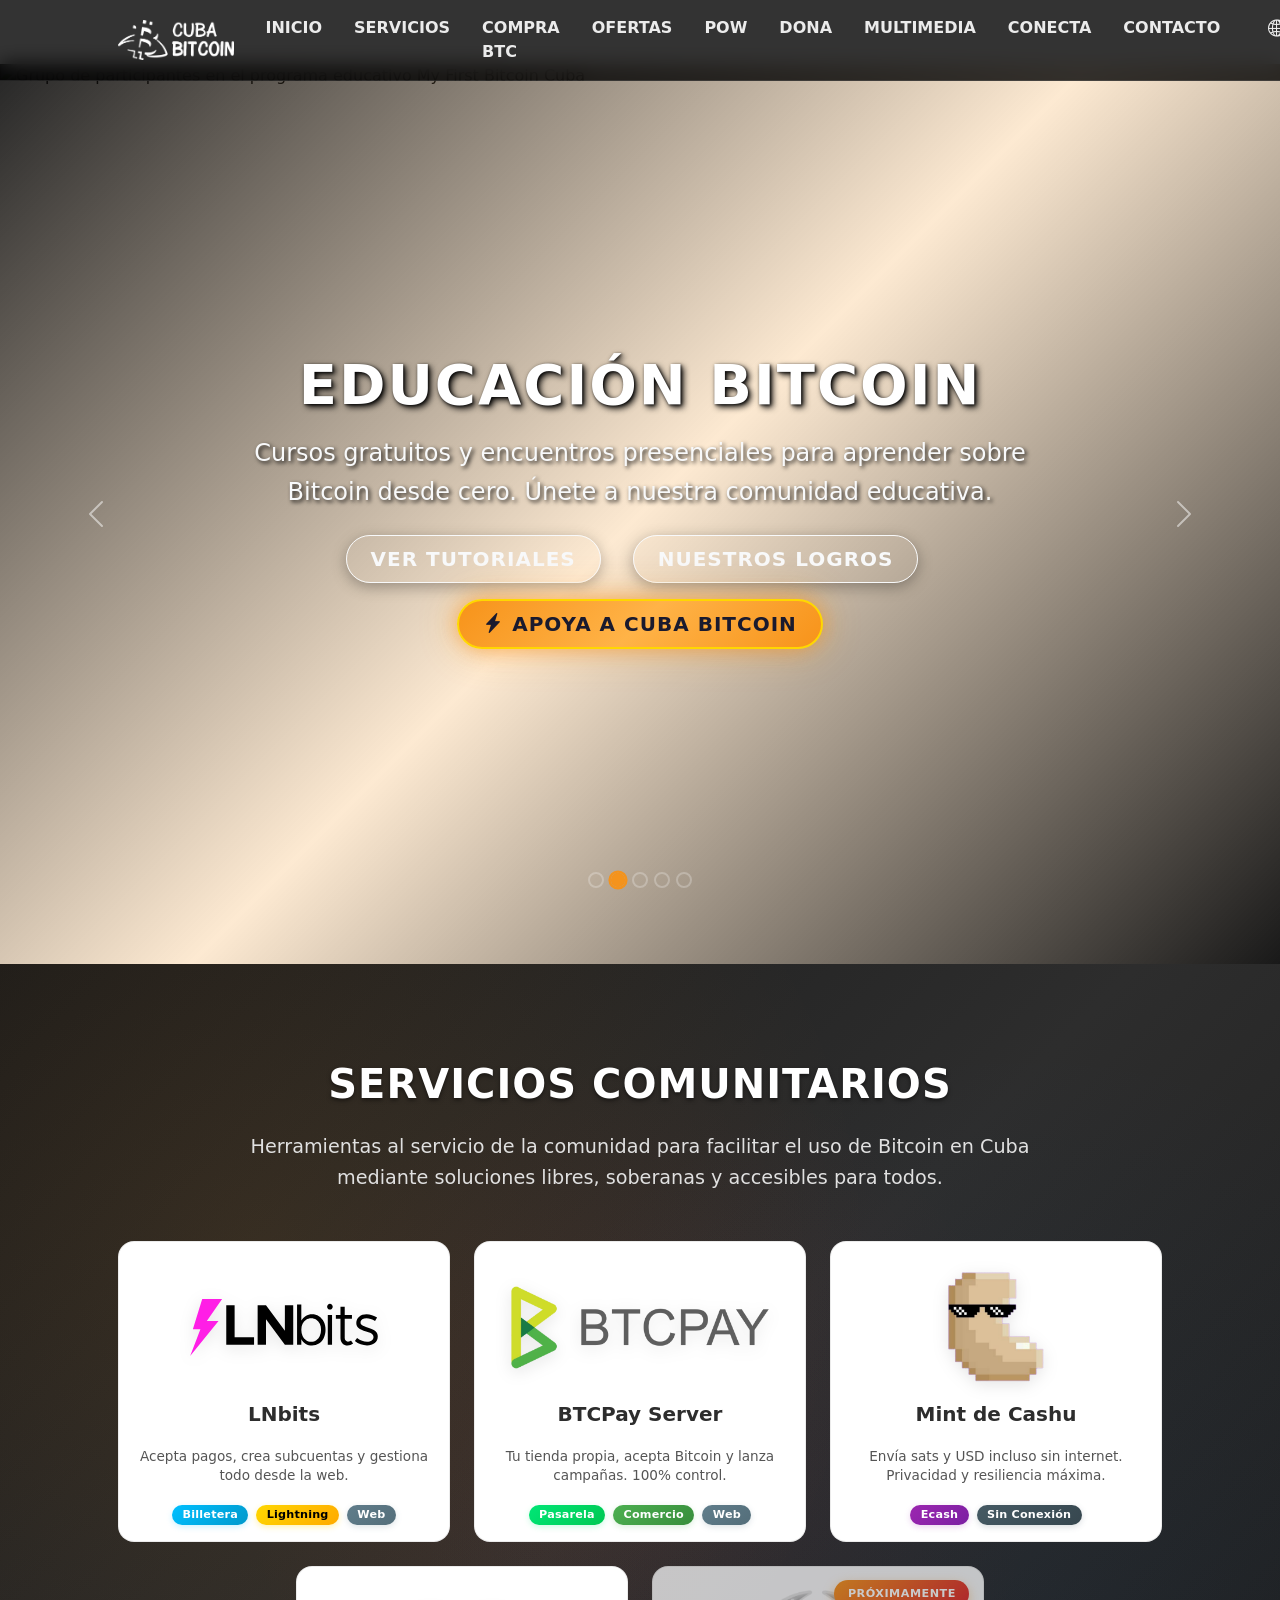
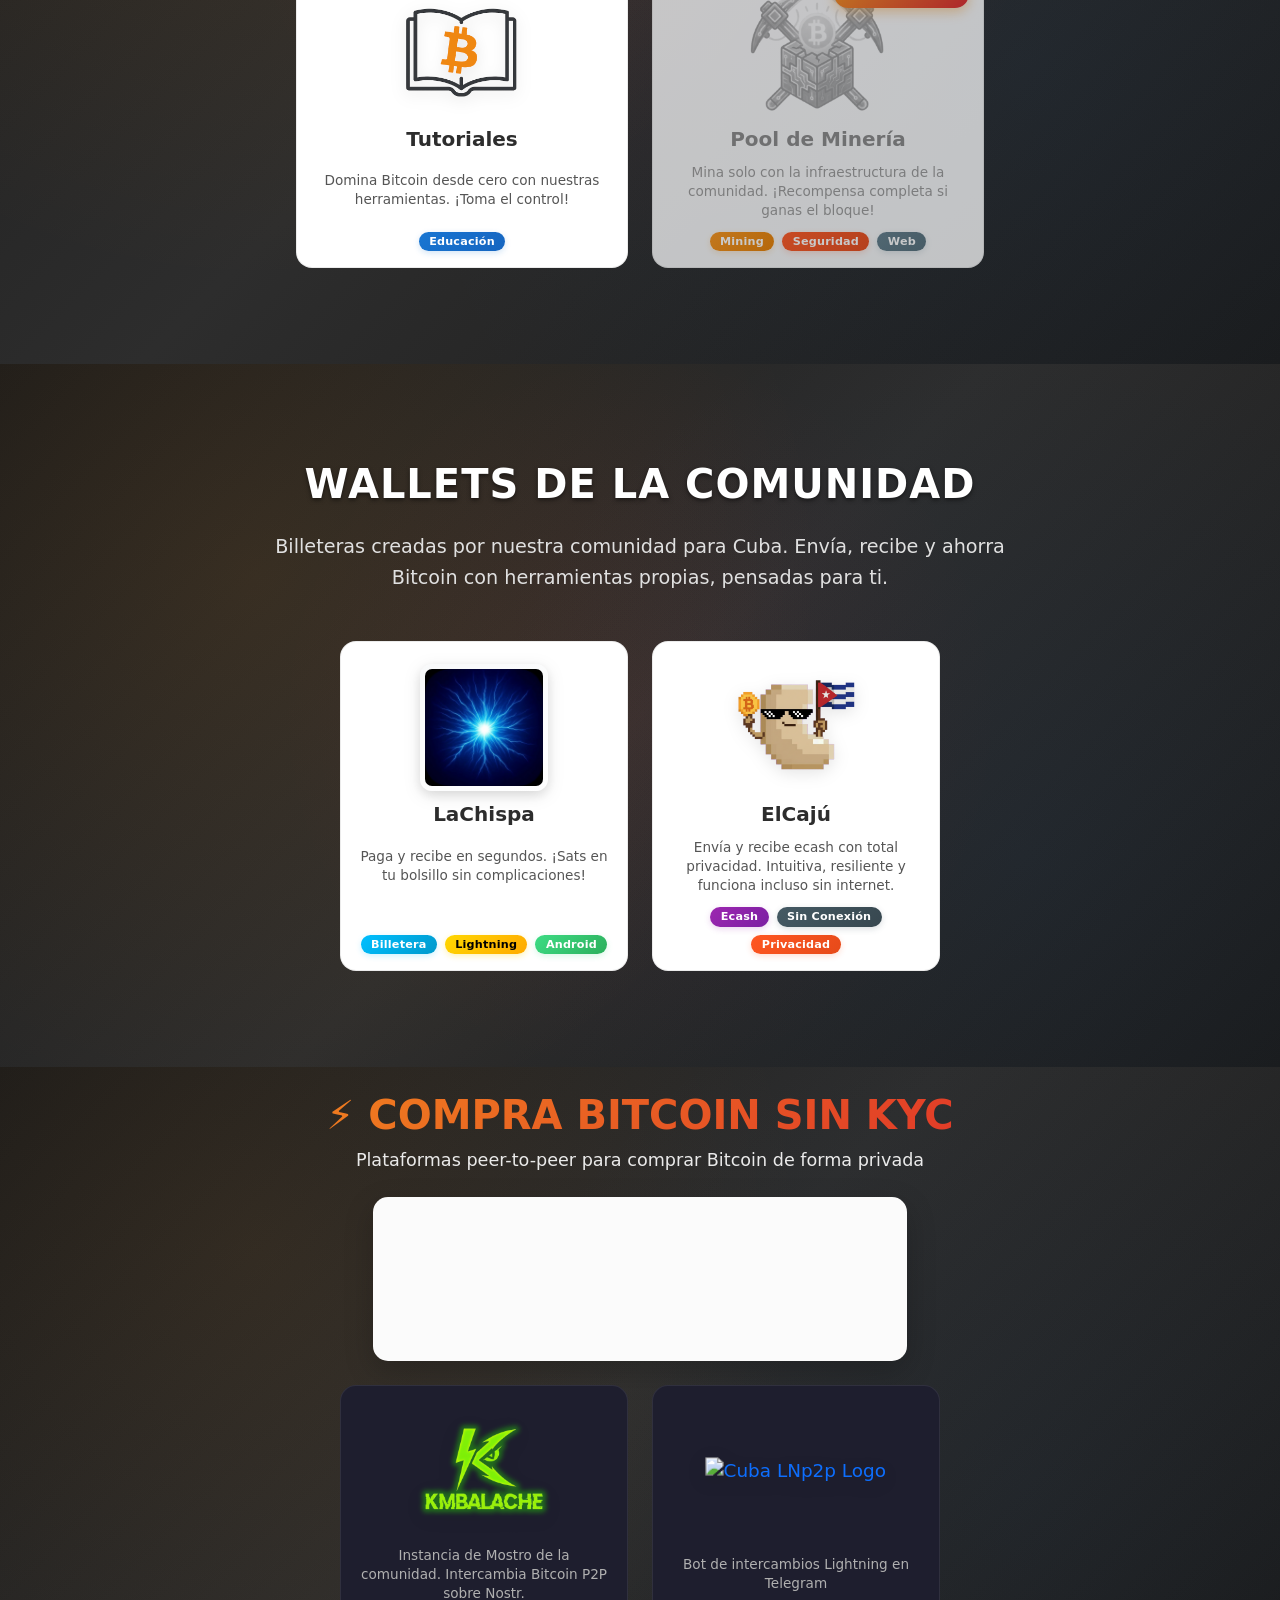
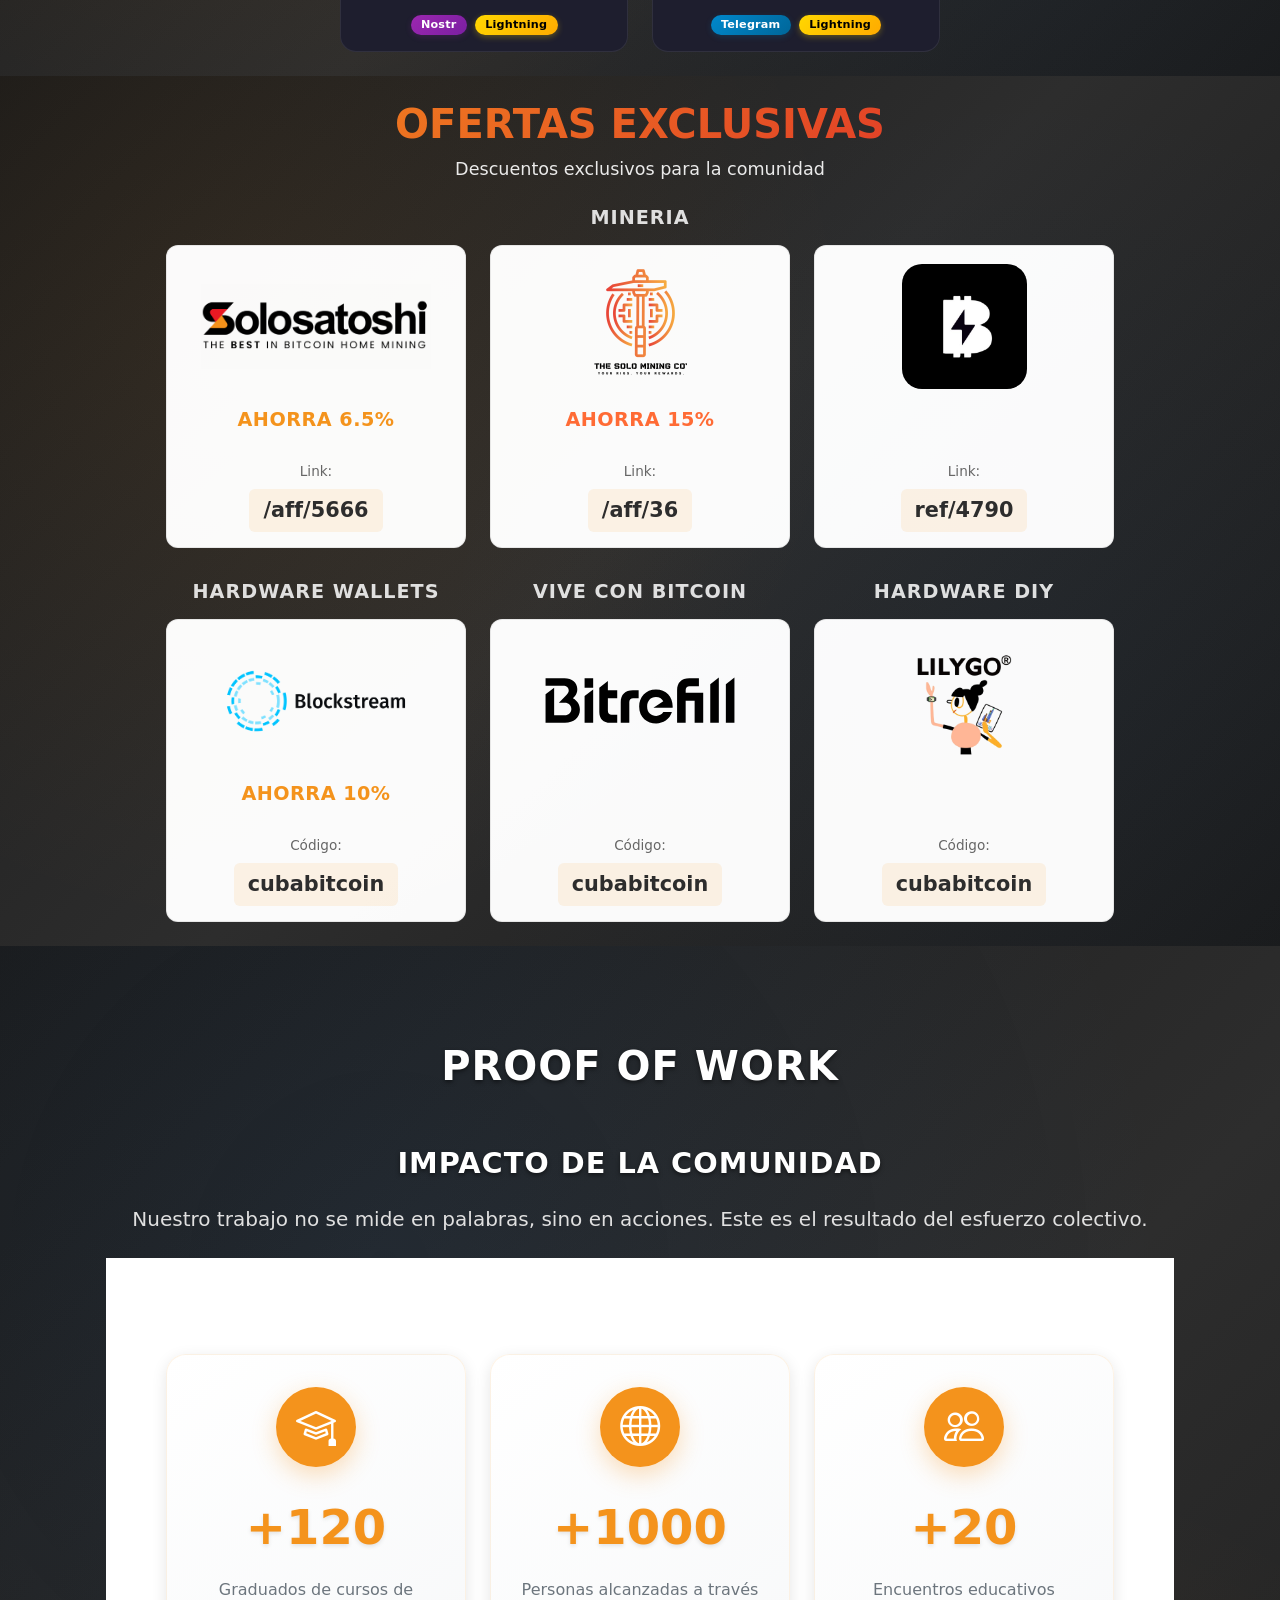
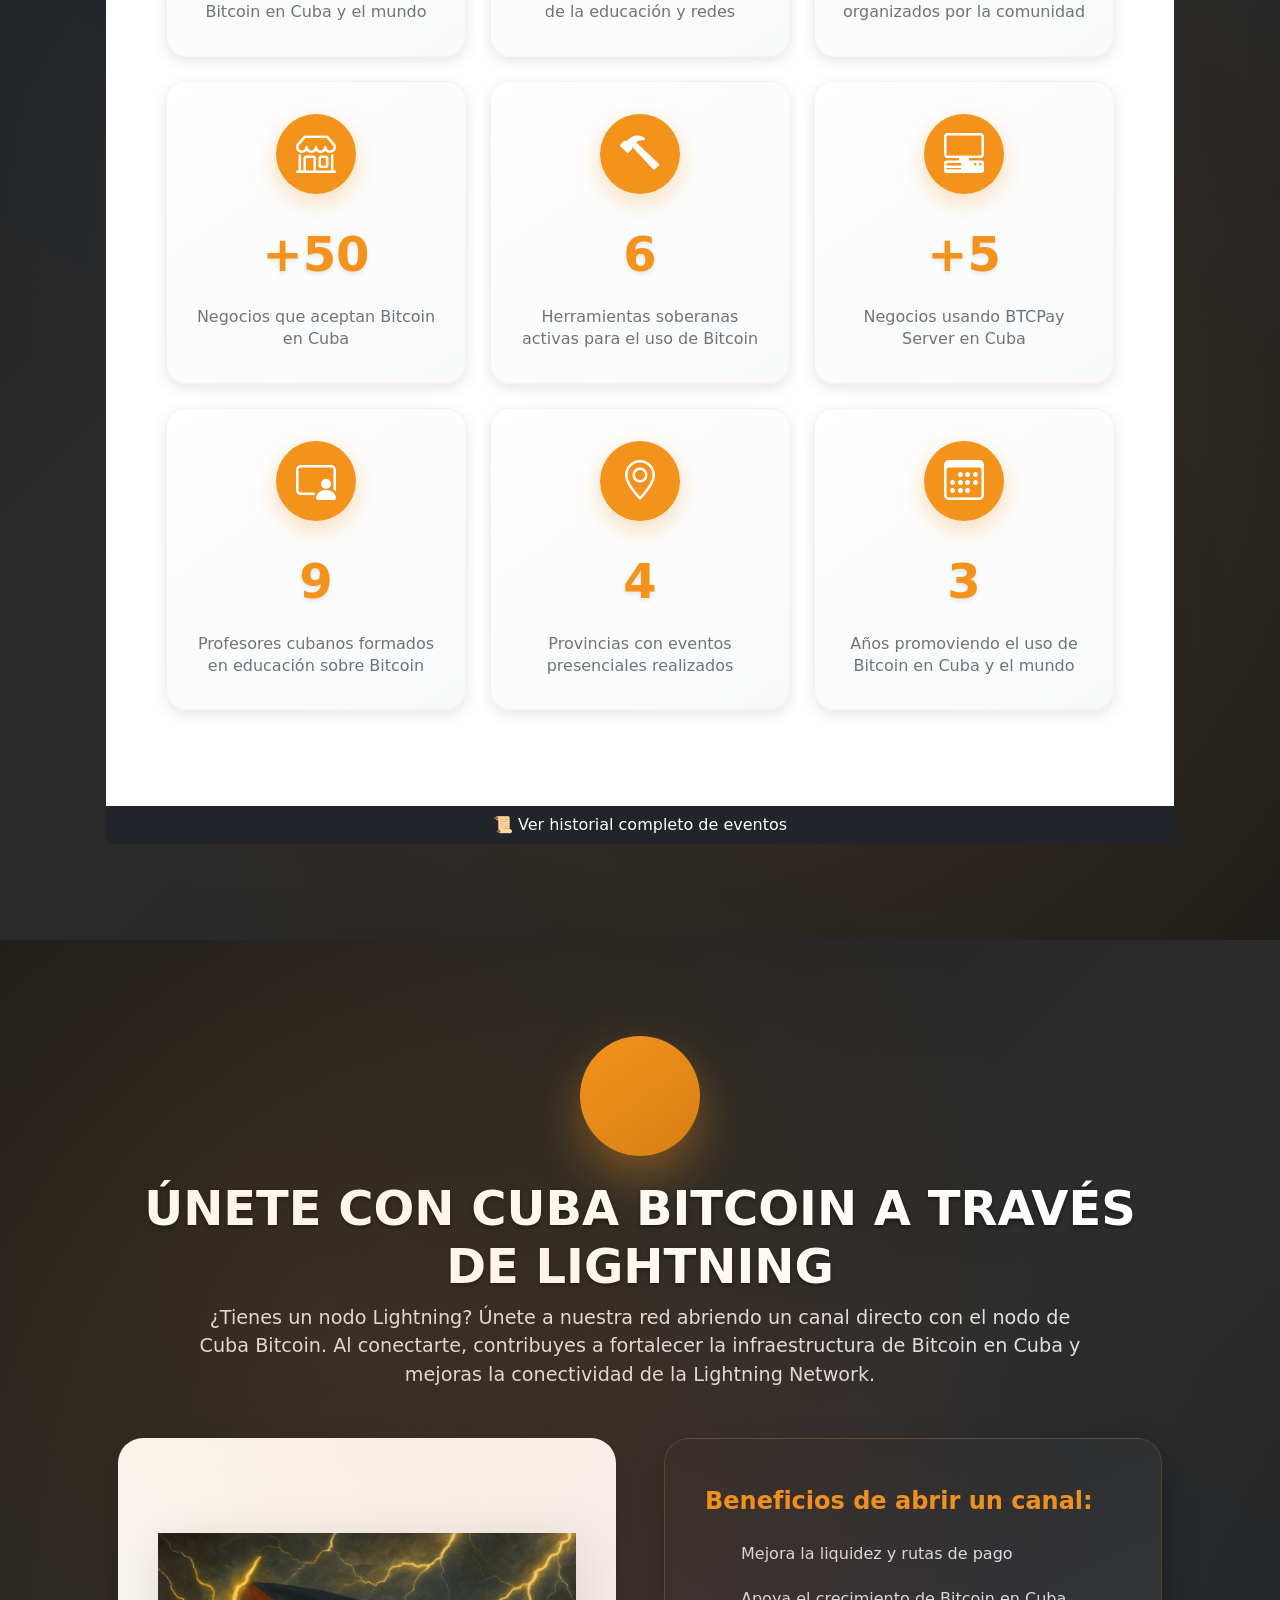
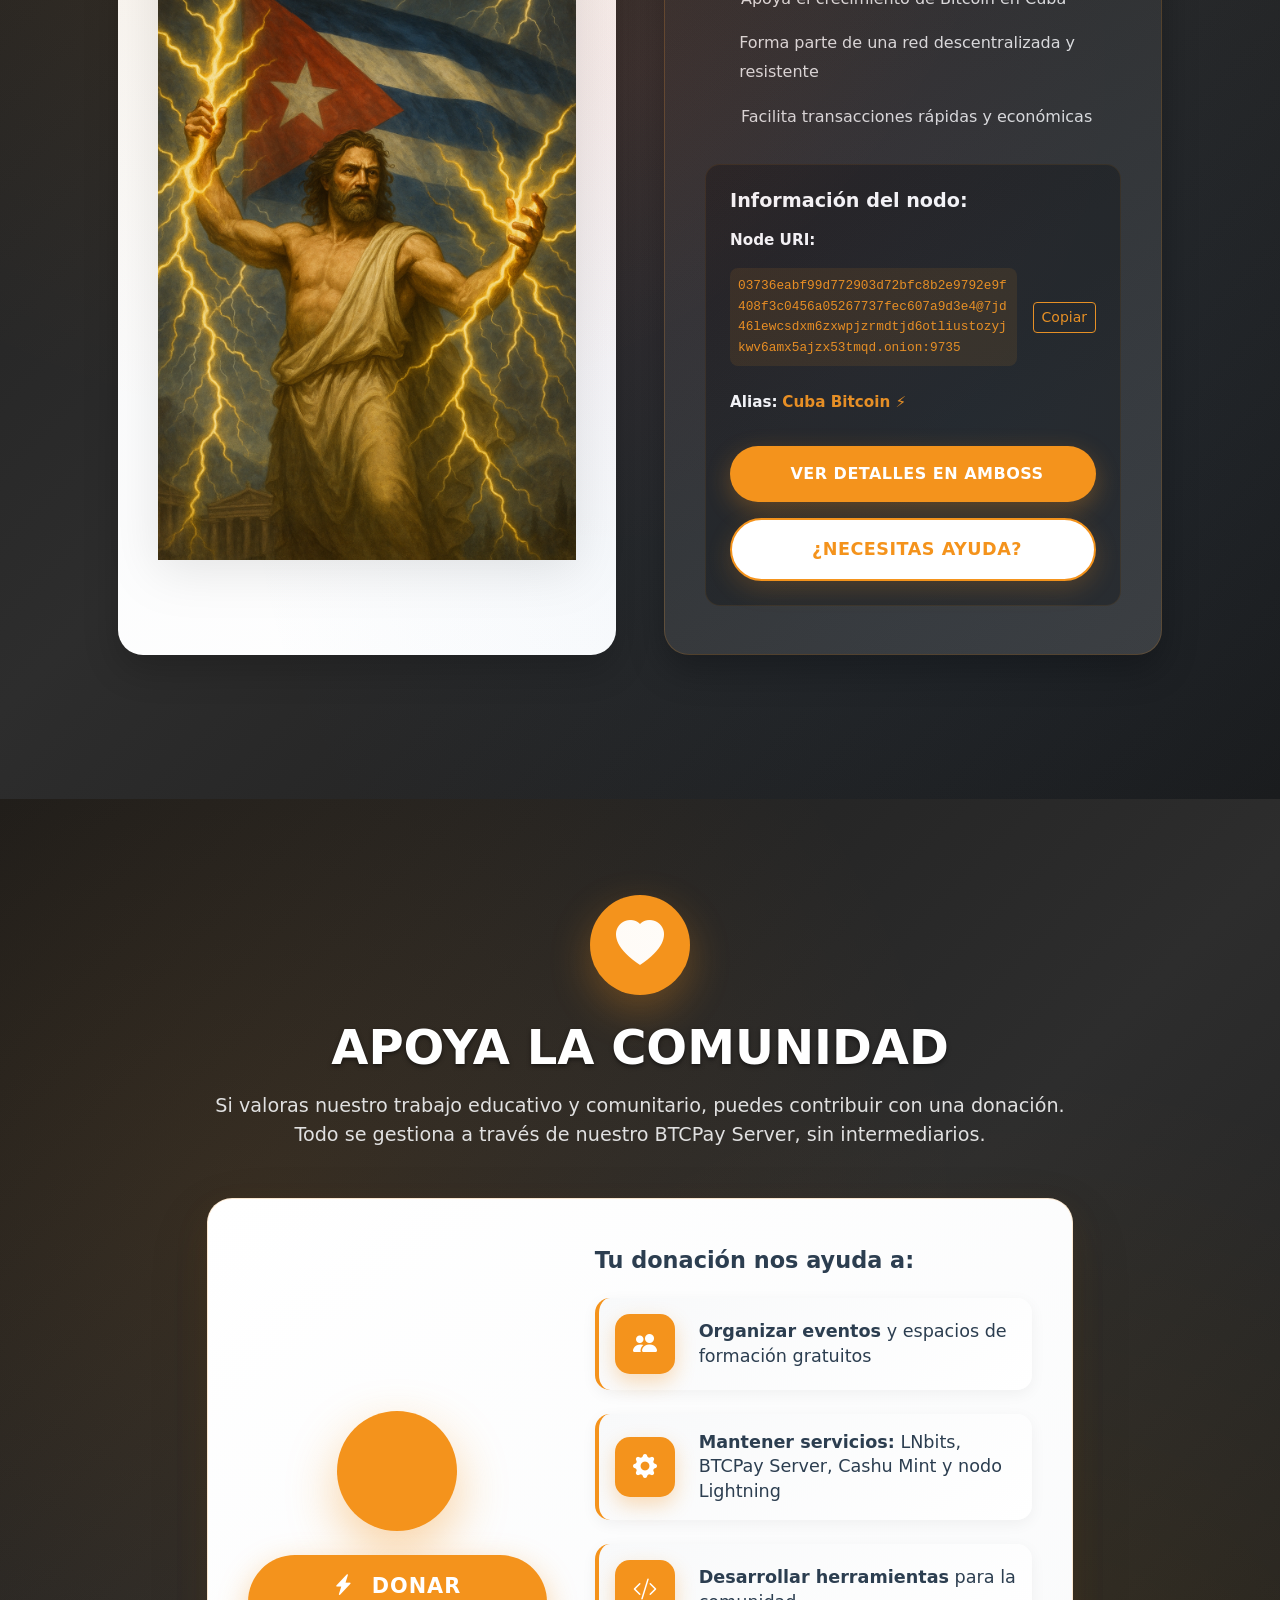
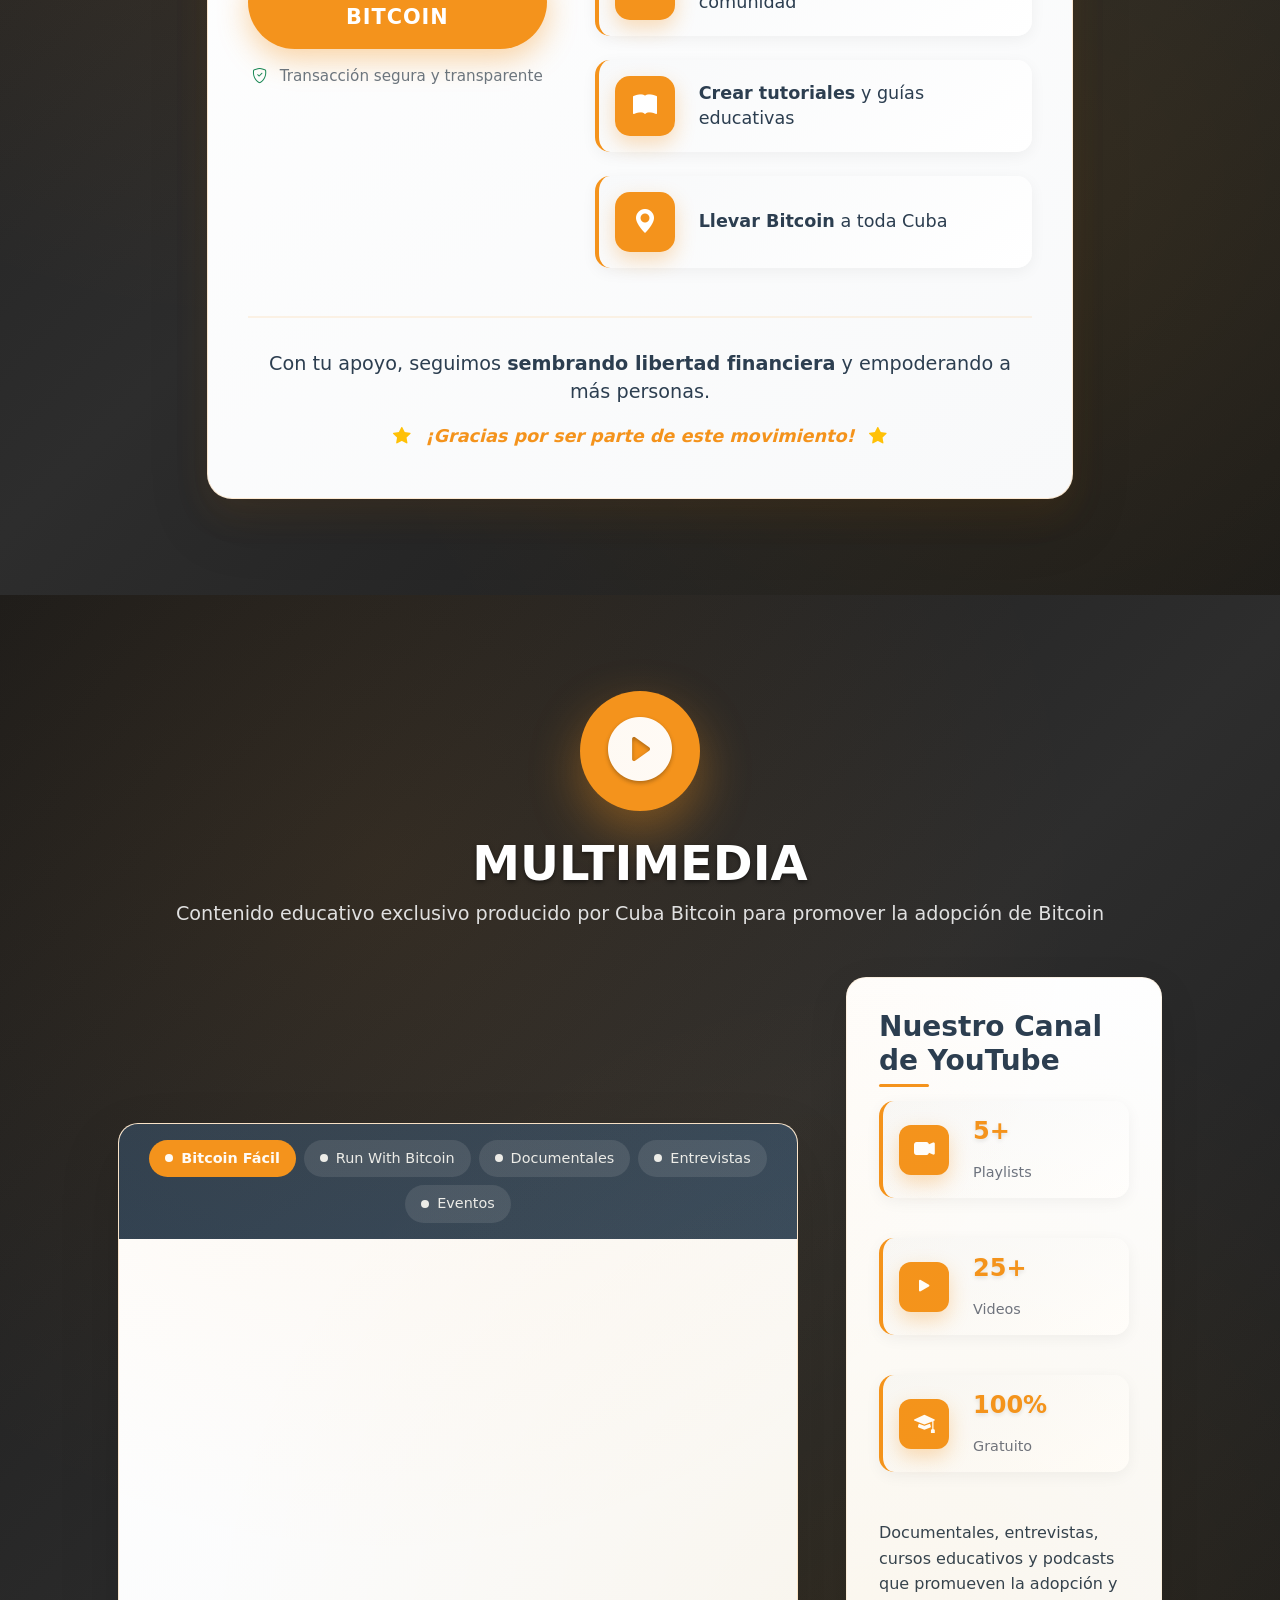
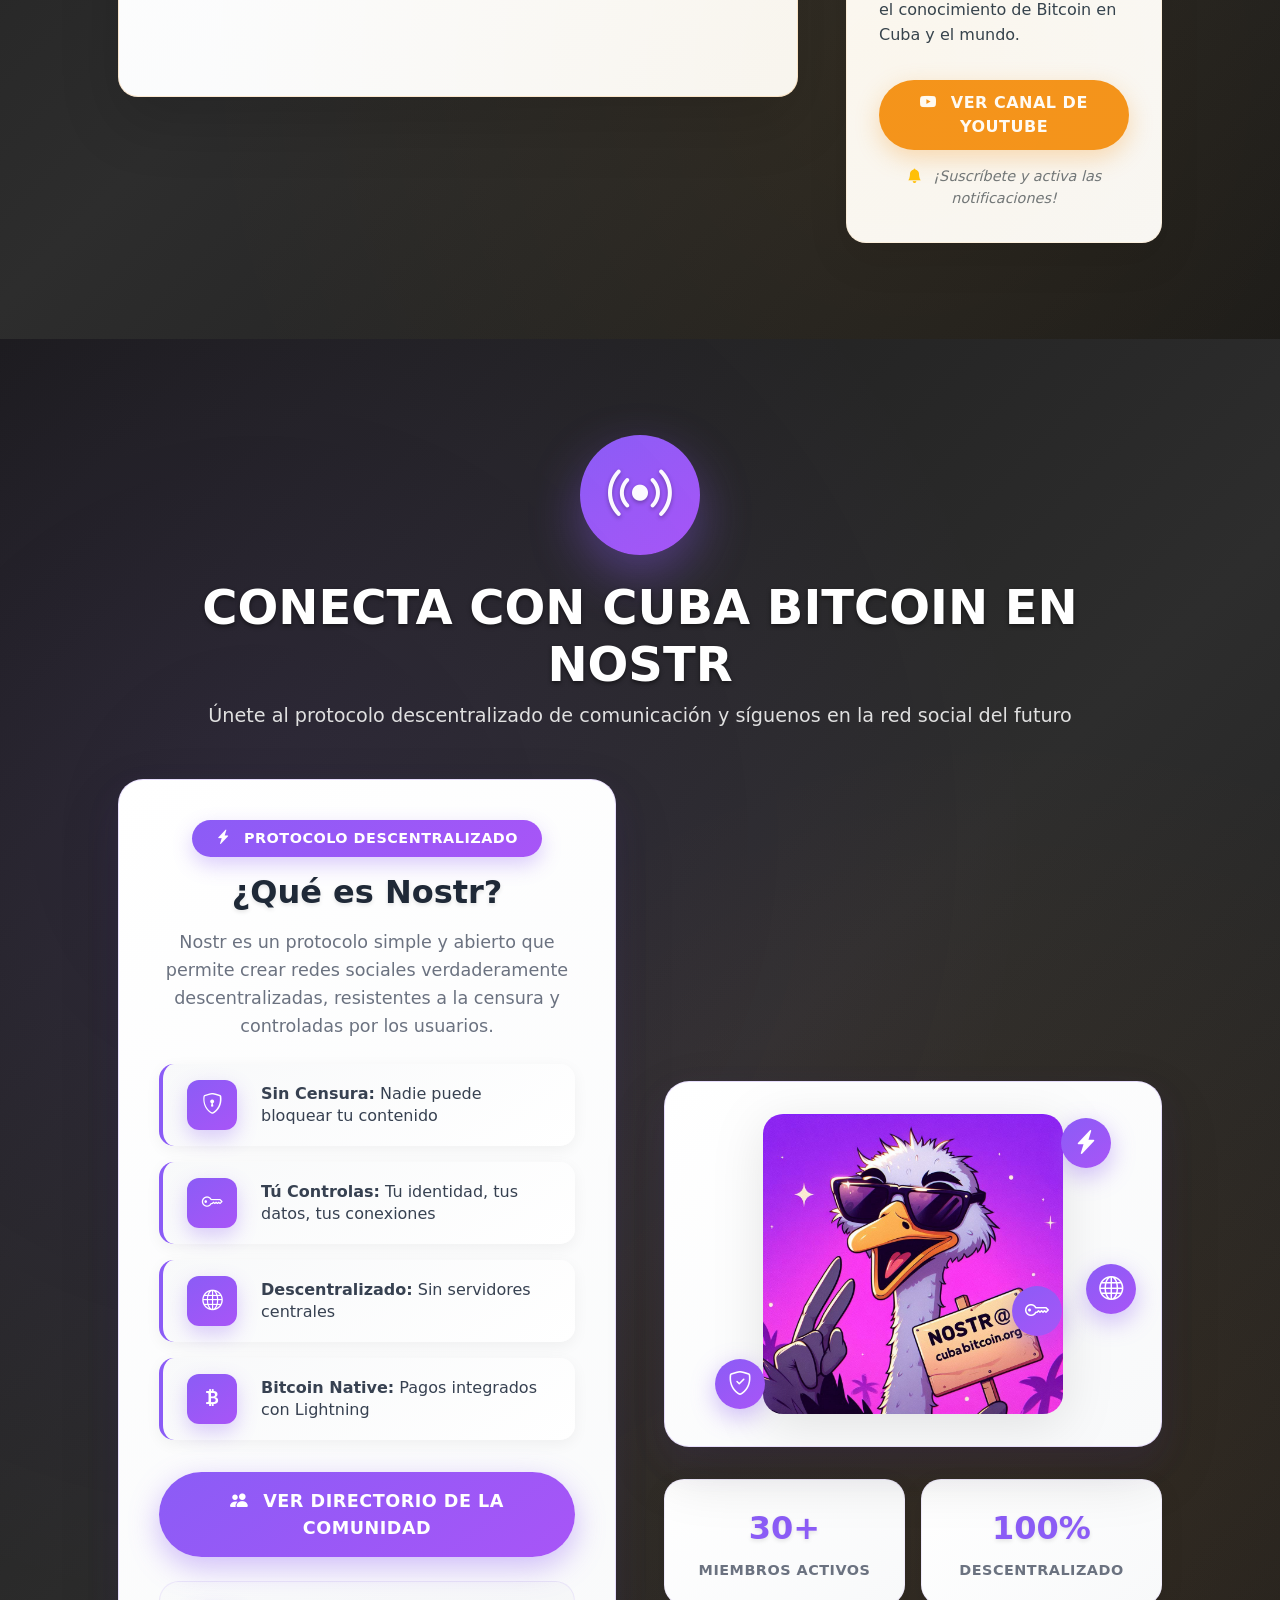
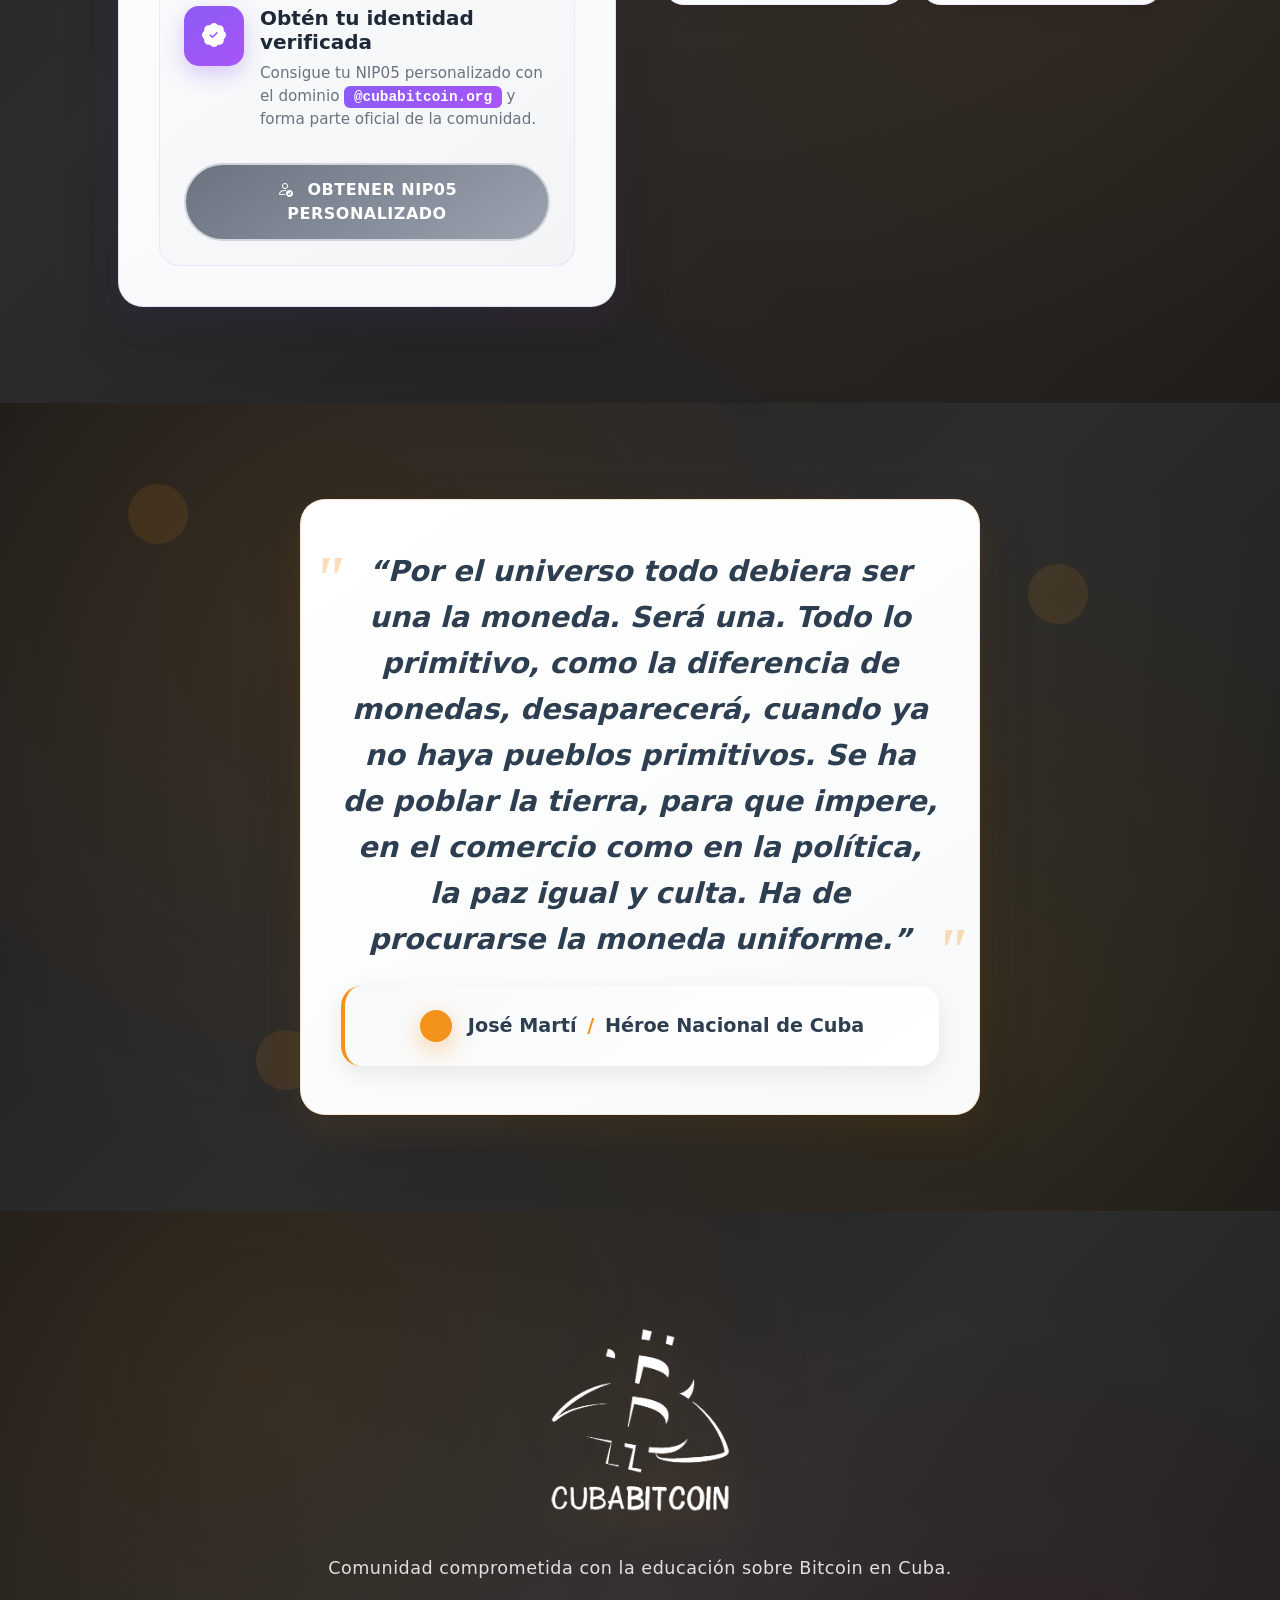
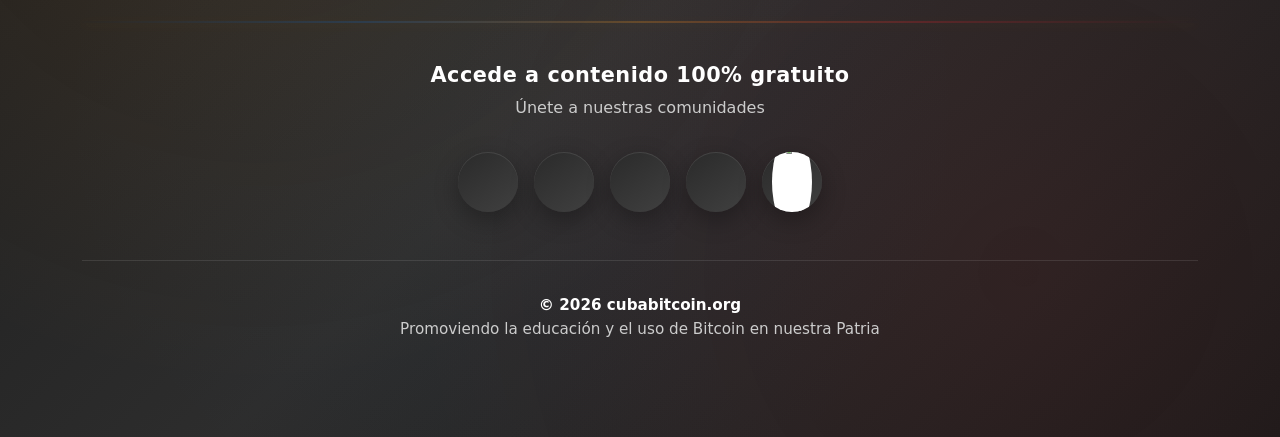
==== index.html @ e1c58742 "Merge origin/main: resolver conflicto en ofertas" ====
<!doctype html>
<html lang="es">
  <head>
    <!-- Required meta tags -->
    <meta charset="utf-8">
    <meta name="viewport" content="width=device-width, initial-scale=1">
    
    <!-- SEO Meta Tags -->
    <meta name="description" content="Cuba Bitcoin es una comunidad enfocada en la educación sobre Bitcoin en Cuba. Ofrecemos cursos gratuitos, servicios comunitarios como LNbits y BTCPay Server, y promovemos la adopción de Bitcoin mediante herramientas soberanas y accesibles.">
    <meta name="keywords" content="Bitcoin Cuba, educación Bitcoin, Lightning Network, BTCPay Server, LNbits, Cashu, autocustodia, criptomonedas Cuba, soberanía financiera">
    <meta name="author" content="Cuba Bitcoin">
    <meta name="robots" content="index, follow, max-image-preview:large, max-snippet:-1, max-video-preview:-1">
    <link rel="canonical" href="https://cubabitcoin.org">

    <!-- Hreflang for internationalization -->
    <link rel="alternate" hreflang="es" href="https://cubabitcoin.org/">
    <link rel="alternate" hreflang="en" href="https://cubabitcoin.org/en/">
    <link rel="alternate" hreflang="x-default" href="https://cubabitcoin.org/">
    
    <!-- Open Graph Meta Tags -->
    <meta property="og:title" content="Cuba Bitcoin - Educación y Soberanía Financiera">
    <meta property="og:description" content="Comunidad enfocada en la educación sobre Bitcoin en Cuba. Cursos gratuitos, servicios comunitarios y herramientas para promover la adopción de Bitcoin.">
    <meta property="og:image" content="https://cubabitcoin.org/img/Cuba-Bitcoin-LogoMarca-Blanco.png">
    <meta property="og:url" content="https://cubabitcoin.org">
    <meta property="og:type" content="website">
    <meta property="og:site_name" content="Cuba Bitcoin">
    <meta property="og:locale" content="es_ES">
    
    <!-- Twitter Card Meta Tags -->
    <meta name="twitter:card" content="summary_large_image">
    <meta name="twitter:site" content="@Cuba_BTC">
    <meta name="twitter:title" content="Cuba Bitcoin - Educación y Soberanía Financiera">
    <meta name="twitter:description" content="Comunidad enfocada en la educación sobre Bitcoin en Cuba. Cursos gratuitos, servicios comunitarios y herramientas para promover la adopción de Bitcoin.">
    <meta name="twitter:image" content="https://cubabitcoin.org/img/Cuba-Bitcoin-LogoMarca-Blanco.png">
    
    <!-- Additional SEO Meta Tags -->
    <meta name="geo.region" content="CU">
    <meta name="geo.country" content="Cuba">
    <meta name="language" content="Spanish">
    <meta name="distribution" content="global">
    <meta name="rating" content="general">
    <meta name="revisit-after" content="7 days">
    <meta name="theme-color" content="#ff4e16">
    <meta name="msapplication-TileColor" content="#ff4e16">
    <link rel="sitemap" type="application/xml" href="/sitemap.xml">
    
    <!-- Favicon-->
    <link rel="icon" type="image/x-icon" href="assets/favicon.ico" />
    
    <!-- Preload Critical Resources -->
    <link rel="preload" href="css/global.css" as="style">
    <link rel="preload" href="img/CubaBitcoin-Hztal-BLANCO-transp.png" as="image">
    <link rel="preload" href="img/MyFirstBitcoin03.jpg" as="image">
    <link rel="dns-prefetch" href="//cdn.jsdelivr.net">
    <link rel="dns-prefetch" href="//kit.fontawesome.com">
    
    <!-- Bootstrap icons-->
    <link href="https://cdn.jsdelivr.net/npm/bootstrap-icons@1.11.0/font/bootstrap-icons.css" rel="stylesheet" />
    <script src="https://kit.fontawesome.com/9379559305.js" crossorigin="anonymous"></script>
    <!-- Rive Runtime -->
    <script src="https://unpkg.com/@rive-app/canvas@latest/rive.js"></script>
    <!-- Bootstrap CSS -->
    <link href="https://cdn.jsdelivr.net/npm/bootstrap@5.3.3/dist/css/bootstrap.min.css" rel="stylesheet" integrity="sha384-QWTKZyjpPEjISv5WaRU9OFeRpok6YctnYmDr5pNlyT2bRjXh0JMhjY6hW+ALEwIH" crossorigin="anonymous">
    <!-- Custom CSS-->
    <link href="css/global.css" rel="stylesheet" />
    
    <!-- Structured Data (JSON-LD) -->
    <script type="application/ld+json">
    {
      "@context": "https://schema.org",
      "@type": "Organization",
      "name": "Cuba Bitcoin",
      "description": "Comunidad enfocada en la educación sobre Bitcoin en Cuba. Ofrecemos cursos gratuitos, servicios comunitarios y promovemos la adopción de Bitcoin mediante herramientas soberanas y accesibles.",
      "url": "https://cubabitcoin.org",
      "logo": "https://cubabitcoin.org/img/Cuba-Bitcoin-LogoMarca-Blanco.png",
      "image": "https://cubabitcoin.org/img/cuba-bitcoin-580x330.jpg",
      "foundingDate": "2021",
      "sameAs": [
        "https://x.com/Cuba_BTC",
        "https://t.me/Cuba_Bitcoin",
        "https://www.youtube.com/@CubaBitcoin21",
        "https://github.com/Cuba-Bitcoin",
        "https://primal.net/p/npub1huyn6ru55pv6l7p0sxvlu3vfpq7pan958sl4weft0kte6lvdvvksd5s34t"
      ],
      "address": {
        "@type": "PostalAddress",
        "addressCountry": "CU"
      },
      "areaServed": {
        "@type": "Country",
        "name": "Cuba"
      },
      "knowsAbout": [
        "Bitcoin",
        "Lightning Network",
        "Autocustodia",
        "Soberanía Financiera",
        "Educación Financiera",
        "Criptomonedas",
        "BTCPay Server",
        "LNbits",
        "Cashu"
      ],
      "offers": [
        {
          "@type": "Service",
          "name": "Educación Bitcoin",
          "description": "Cursos gratuitos y tutoriales sobre Bitcoin en español"
        },
        {
          "@type": "Service", 
          "name": "Servicios Comunitarios",
          "description": "LNbits, BTCPay Server, Mint de Cashu y herramientas Bitcoin"
        },
        {
          "@type": "Service",
          "name": "Intercambio P2P",
          "description": "Plataformas para comprar Bitcoin sin KYC"
        }
      ]
    }
    </script>
    
    <title>Cuba Bitcoin - Educación y Soberanía Financiera en Cuba</title>
  </head>

  <body id="top" data-bs-spy="scroll" data-bs-target="#navbar-example2" data-bs-root-margin="0px 0px -40%" data-bs-smooth-scroll="true" tabindex="0" class="mt-6">

        <!-- Responsive navbar-->
        <nav id="navbar-example2" class="navbar navbar-expand-lg navbar-dark fixed-top bg-dark text-light">
            <div class="container-xl px-5">
                <a class="navbar-brand" href="#"><img src="img/CubaBitcoin-Hztal-BLANCO-transp.png" alt="Cuba Bitcoin - Comunidad de educación Bitcoin en Cuba" id="navbar-logo"></a>
                <button class="navbar-toggler" type="button" data-bs-toggle="collapse" data-bs-target="#navbarSupportedContent" aria-controls="navbarSupportedContent" aria-expanded="false" aria-label="Toggle navigation"><span class="navbar-toggler-icon"></span></button>
                <div class="collapse navbar-collapse" id="navbarSupportedContent">
                    <ul class="navbar-nav ms-auto mb-2 mb-lg-0 fw-bold text-uppercase">
                        <li class="nav-item"><a class="nav-link" href="#top">Inicio</a></li>
                        <li class="nav-item"><a class="nav-link" href="#scrollspytools">Servicios</a></li>
                        <li class="nav-item"><a class="nav-link" href="#scrollspybuy">Compra BTC</a></li>
                        <li class="nav-item"><a class="nav-link" href="#scrollspyofertas">Ofertas</a></li>
                        <li class="nav-item"><a class="nav-link" href="#scrollspynevents">POW</a></li>
                        <li class="nav-item"><a class="nav-link" href="#scrollspydonaciones">Dona</a></li>
                        <li class="nav-item"><a class="nav-link" href="#scrollspymedia">Multimedia</a></li>
                        <li class="nav-item"><a class="nav-link" href="#scrollspynostr-anchor">Conecta</a></li>
                        <li class="nav-item"><a class="nav-link" href="#scrollspycontact">Contacto</a></li>
                        <!-- Language Switcher -->
                        <li class="nav-item dropdown ms-lg-3">
                            <a class="nav-link dropdown-toggle" href="#" role="button" data-bs-toggle="dropdown" aria-expanded="false">
                                <i class="bi bi-globe2 me-1"></i>ES
                            </a>
                            <ul class="dropdown-menu dropdown-menu-end dropdown-menu-dark">
                                <li><a class="dropdown-item active" href="index.html" data-lang-switch="es"><span class="fi fi-es me-2"></span>Español</a></li>
                                <li><a class="dropdown-item" href="en/index.html" data-lang-switch="en"><span class="fi fi-gb me-2"></span>English</a></li>
                            </ul>
                        </li>
                    </ul>
                </div>
            </div>
        </nav>
      
        <main role="main">
        <!-- Hero Carousel-->
        <div id="carouselExampleCaptions" class="carousel slide hero-carousel" data-bs-ride="carousel" data-bs-interval="5000">
            <div class="carousel-indicators">
                <button type="button" data-bs-target="#carouselExampleCaptions" data-bs-slide-to="0" class="active" aria-current="true" aria-label="Slide 1"></button>
                <button type="button" data-bs-target="#carouselExampleCaptions" data-bs-slide-to="1" aria-label="Slide 2"></button>
                <button type="button" data-bs-target="#carouselExampleCaptions" data-bs-slide-to="2" aria-label="Slide 3"></button>
                <button type="button" data-bs-target="#carouselExampleCaptions" data-bs-slide-to="3" aria-label="Slide 4"></button>
                <button type="button" data-bs-target="#carouselExampleCaptions" data-bs-slide-to="4" aria-label="Slide 5"></button>
            </div>

            <div class="carousel-inner">
                <div class="carousel-item active hero-slide">
                <img src="img/MyFirstBitcoin03.jpg" class="d-block w-100" alt="Estudiantes del curso My First Bitcoin en Cuba aprendiendo sobre Bitcoin">
                <div class="hero-overlay"></div>
                <div class="carousel-caption hero-caption">
                    <h1 class="hero-title display-4 fw-bolder text-uppercase mb-3">Cuba Bitcoin</h1>
                    <p class="hero-subtitle lead mb-4">Comunidad enfocada en el debate y aprendizaje sobre Bitcoin, de forma online y a través de cursos y encuentros presenciales en Cuba, para ayudar a que más personas conozcan y utilicen bitcoin e incentivar el logro de una economía circular.</p>
                    <div class="hero-actions">
                        <a href="#scrollspytools" class="btn btn-outline-light btn-lg px-4 py-2 me-3 hero-btn">Explorar Servicios</a>
                        <a href="https://t.me/Cuba_Bitcoin" target="_blank" class="btn btn-outline-light btn-lg px-4 py-2 me-3 hero-btn">Únete a la Comunidad</a>
                        <a href="https://btcpay.cubabitcoin.org/apps/4GhTBzgnBEQGMhi633L6arsAunXG/crowdfund" target="_blank" class="btn btn-lg px-4 py-2 hero-btn hero-btn-donate"><i class="bi bi-lightning-charge-fill me-2"></i>Apoya a Cuba Bitcoin</a>
                    </div>
                </div>
                </div>
                <div class="carousel-item hero-slide">
                <img src="img/MyFirstBitcoin01.jpg" class="d-block w-100" alt="Grupo de participantes en el programa educativo My First Bitcoin Cuba">
                <div class="hero-overlay"></div>
                <div class="carousel-caption hero-caption">
                    <h2 class="hero-title display-4 fw-bolder text-uppercase mb-3">Educación Bitcoin</h2>
                    <p class="hero-subtitle lead mb-4">Cursos gratuitos y encuentros presenciales para aprender sobre Bitcoin desde cero. Únete a nuestra comunidad educativa.</p>
                    <div class="hero-actions">
                        <a href="https://cuba-bitcoin.github.io/tutoriales/" target="_blank" class="btn btn-outline-light btn-lg px-4 py-2 me-3 hero-btn">Ver Tutoriales</a>
                        <a href="#scrollspynevents" class="btn btn-outline-light btn-lg px-4 py-2 me-3 hero-btn">Nuestros Logros</a>
                        <a href="https://btcpay.cubabitcoin.org/apps/4GhTBzgnBEQGMhi633L6arsAunXG/crowdfund" target="_blank" class="btn btn-lg px-4 py-2 hero-btn hero-btn-donate"><i class="bi bi-lightning-charge-fill me-2"></i>Apoya a Cuba Bitcoin</a>
                    </div>
                </div>
                </div>
                <div class="carousel-item hero-slide">
                <img src="img/MyFirstBitcoin02.jpg" class="d-block w-100" alt="Sesión educativa presencial sobre Bitcoin en Cuba">
                <div class="hero-overlay"></div>
                <div class="carousel-caption hero-caption">
                    <h2 class="hero-title display-4 fw-bolder text-uppercase mb-3">Bitcoin Fácil</h2>
                    <p class="hero-subtitle lead mb-4">Nuestro propio programa educativo diseñado por Cuba Bitcoin. Contenido exclusivo en nuestro canal de YouTube con videos educativos paso a paso para aprender Bitcoin desde cero.</p>
                    <div class="hero-actions">
                        <a href="https://www.youtube.com/@CubaBitcoin21" target="_blank" class="btn btn-outline-light btn-lg px-4 py-2 me-3 hero-btn">Ver Videos</a>
                        <a href="#scrollspymedia" class="btn btn-outline-light btn-lg px-4 py-2 hero-btn">Multimedia</a>
                        <div class="w-100 mb-2"></div>
                        <a href="https://btcpay.cubabitcoin.org/apps/4GhTBzgnBEQGMhi633L6arsAunXG/crowdfund" target="_blank" class="btn btn-lg px-4 py-2 hero-btn hero-btn-donate"><i class="bi bi-lightning-charge-fill me-2"></i>Apoya a Cuba Bitcoin</a>
                    </div>
                </div>
                </div>

                <div class="carousel-item hero-slide">
                <img src="img/blockstream-local-cuba-bitcoin2.png" class="d-block w-100" alt="Evento Blockstream Local Meetup organizado por Cuba Bitcoin">
                <div class="hero-overlay"></div>
                <div class="carousel-caption hero-caption">
                    <h2 class="hero-title display-4 fw-bolder text-uppercase mb-3">Eventos Locales</h2>
                    <p class="hero-subtitle lead mb-4">Organizamos meetups, conferencias y eventos educativos sobre Bitcoin en diferentes provincias de Cuba.</p>
                    <div class="hero-actions">
                        <a href="#scrollspynevents" class="btn btn-outline-light btn-lg px-4 py-2 me-3 hero-btn">Ver Eventos</a>
                        <a href="#scrollspycontact" class="btn btn-outline-light btn-lg px-4 py-2 hero-btn">Contactar</a>
                        <div class="w-100 mb-2"></div>
                        <a href="https://btcpay.cubabitcoin.org/apps/4GhTBzgnBEQGMhi633L6arsAunXG/crowdfund" target="_blank" class="btn btn-lg px-4 py-2 hero-btn hero-btn-donate"><i class="bi bi-lightning-charge-fill me-2"></i>Apoya a Cuba Bitcoin</a>
                    </div>
                </div>
                </div>

                <div class="carousel-item hero-slide">
                <img src="img/cubabitcoincashu.jpeg" class="d-block w-100" alt="Demostración del uso de Cashu ecash en Cuba Bitcoin">
                <div class="hero-overlay"></div>
                <div class="carousel-caption hero-caption">
                    <h2 class="hero-title display-4 fw-bolder text-uppercase mb-3">Herramientas Soberanas</h2>
                    <p class="hero-subtitle lead mb-4">Ofrecemos servicios como LNbits, BTCPay Server y Cashu Mint para facilitar el uso de Bitcoin en Cuba.</p>
                    <div class="hero-actions">
                        <a href="#scrollspytools" class="btn btn-outline-light btn-lg px-4 py-2 hero-btn">Usar Servicios</a>
                        <div class="w-100 mb-2"></div>
                        <a href="https://btcpay.cubabitcoin.org/apps/4GhTBzgnBEQGMhi633L6arsAunXG/crowdfund" target="_blank" class="btn btn-lg px-4 py-2 hero-btn hero-btn-donate"><i class="bi bi-lightning-charge-fill me-2"></i>Apoya a Cuba Bitcoin</a>
                    </div>
                </div>
                </div>
            </div>
            <button class="carousel-control-prev" type="button" data-bs-target="#carouselExampleCaptions" data-bs-slide="prev">
                <span class="carousel-control-prev-icon" aria-hidden="true"></span>
                <span class="visually-hidden">Previous</span>
            </button>
            <button class="carousel-control-next" type="button" data-bs-target="#carouselExampleCaptions" data-bs-slide="next">
                <span class="carousel-control-next-icon" aria-hidden="true"></span>
                <span class="visually-hidden">Next</span>
            </button>
        </div>

    
        
        <!-- Noticias
        <section id="scrollspynews" class="py-5">
            <div class="container-xl px-5">
                <h2 class="text-center fw-bolder display-6 mb-5">NOTICIAS</h2>
                <div class="row gx-5">
                    <div class="col-lg-4 mb-5">
                        <div class="card h-100 shadow border-0">
                            <img class="card-img-top" src="img/cuba-bitcoin-580x330.jpg" alt="Comunidad Cuba Bitcoin promoviendo educación sobre Bitcoin y Lightning Network en Cuba" />
                            <div class="card-body p-4">
                                <div class="badge bg-primary bg-gradient rounded-pill mb-3">Noticias</div>
                                <div class="badge bg-primary bg-gradient rounded-pill mb-3">Legislación</div>
                                <a class="text-decoration-none link-dark stretched-link" href="#!"><div class="h4 card-title mb-3">Entran hoy en vigor normativas del Banco Central de Cuba que regulan uso de criptomonedas</div></a>
                                <p class="card-text text-muted">Este miércoles entra en vigor la Resolución 215/2021, del Banco Central de Cuba (BCC), normativa que regula el uso de los criptoactivos para transacciones de carácter comercial en y desde la Isla, además de la concesión de licencias asociadas a operaciones</p>
                            </div>
                            <div class="card-footer p-4 pt-0 bg-transparent border-top-0">
                                <div class="d-flex align-items-end justify-content-between">
                                    <div class="d-flex align-items-center">
                                        <img class="rounded-circle me-3" src="img/cubabitcoin.jpg" alt="Avatar del equipo Cuba Bitcoin" />
                                        <div class="small">
                                            <div class="fw-bold">CubaBitcoin</div>
                                            <div class="text-muted">March 12, 2023 &middot; 6 min read</div>
                                        </div>
                                    </div>
                                </div>
                            </div>
                        </div>
                    </div>
                    <div class="col-lg-4 mb-5">
                        <div class="card h-100 shadow border-0">
                            <img class="card-img-top" src="img/genialrz.jpg" alt="Participantes del programa educativo My First Bitcoin 4ta edición en Cuba" />
                            <div class="card-body p-4">
                                <div class="badge bg-primary bg-gradient rounded-pill mb-3">Noticias</div>
                                <div class="badge bg-primary bg-gradient rounded-pill mb-3">My First Bitcoin</div>
                                <a class="text-decoration-none link-dark stretched-link" href="#!"><div class="h4 card-title mb-3">La 4ta edición de My First Bitcoin en Cuba ya está aquí</div></a>
                                <p class="card-text text-muted">Si estás en La Habana o Sancti Spíritus y quieres aprender sobre #Bitcoin aprovecha esta oportunidad. Para participar rellena el formulario:</p>
                                <p class="card-text text-muted"> https://forms.gle/PxSpYe9s9MNfpMYM6</p>
                                <p class="card-text text-muted"> El curso tiene un nivel básico... </p>
                            </div>
                            <div class="card-footer p-4 pt-0 bg-transparent border-top-0">
                                <div class="d-flex align-items-end justify-content-between">
                                    <div class="d-flex align-items-center">
                                        <img class="rounded-circle me-3" src="img/cubabitcoin.jpg" alt="Avatar del equipo Cuba Bitcoin" />
                                        <div class="small">
                                            <div class="fw-bold">CubaBitcoin</div>
                                            <div class="text-muted">March 12, 2023 &middot; 6 min read</div>
                                        </div>
                                    </div>
                                </div>
                            </div>
                        </div>
                    </div>
                    <div class="col-lg-4 mb-5">
                        <div class="card h-100 shadow border-0">
                            <img class="card-img-top" src="img/trezoraca.jpg" alt="Primera edición de Trezor Academy en Sancti Spíritus, Cuba - Educación sobre custodia de Bitcoin" />
                            <div class="card-body p-4">
                                <div class="badge bg-primary bg-gradient rounded-pill mb-3">Noticias</div>
                                <div class="badge bg-primary bg-gradient rounded-pill mb-3">Trezor Academy Cuba</div>
                                <a class="text-decoration-none link-dark stretched-link" href="#!"><div class="h4 card-title mb-3">Realizada la primera edición de la Trezor Academy en Sancti Spiritus</div></a>
                                <p class="card-text text-muted">Por primera vez se realiza este espacio educativo auspiciado por Trezor en Cuba. </p>
                                <p class="card-text text-muted"> Los encuentros se realizaron durante 3 sábados consecutivos los días 16, 23 y 30 de noviembre.</p>
                            </div>
                            <div class="card-footer p-4 pt-0 bg-transparent border-top-0">
                                <div class="d-flex align-items-end justify-content-between">
                                    <div class="d-flex align-items-center">
                                        <img class="rounded-circle me-3" src="img/cubabitcoin.jpg" alt="Avatar del equipo Cuba Bitcoin" />
                                        <div class="small">
                                            <div class="fw-bold">CubaBitcoin</div>
                                            <div class="text-muted">March 12, 2023 &middot; 6 min read</div>
                                        </div>
                                    </div>
                                </div>
                            </div>
                        </div>
                    </div>
                </div>
            </div>
        </section>

        -->

        <!-- Servicios comunitarios -->
        <section class="py-5 services-section" id="scrollspytools">
            <div class="container-xl px-5 my-5">
                <div class="services-content">
                    <div class="services-header text-center">
                        <h2 class="services-title text-uppercase">Servicios comunitarios</h2>
                        <p class="services-subtitle">Herramientas al servicio de la comunidad para facilitar el uso de Bitcoin en Cuba mediante soluciones libres, soberanas y accesibles para todos.</p>
                    </div>

                    <div class="services-grid" id="servicios-cards">

                        <a href="https://lachispa.me" target="_blank" rel="noopener noreferrer" class="p2p-item">
                            <div class="p2p-item-header"></div>
                            <div class="p2p-logo-wrapper">
                                <img src="img/lnbits_logo_letters_black.svg" alt="LNbits logo" class="p2p-grid-logo p2p-grid-logo-small" loading="lazy">
                            </div>
                            <div class="p2p-item-content">
                                <h3 class="p2p-card-title">LNbits</h3>
                                <p class="p2p-description">Acepta pagos, crea subcuentas y gestiona todo desde la web.</p>
                                <div class="p2p-badges">
                                    <span class="badge badge-billetera">Billetera</span>
                                    <span class="badge badge-lightning">Lightning</span>
                                    <span class="badge badge-web">Web</span>
                                </div>
                            </div>
                        </a>

                        <a href="https://btcpay.cubabitcoin.org" target="_blank" rel="noopener noreferrer" class="p2p-item">
                            <div class="p2p-item-header"></div>
                            <div class="p2p-logo-wrapper">
                                <img src="img/btcpaylogohorizontal.webp" alt="BTCPay logo" class="p2p-grid-logo" loading="lazy">
                            </div>
                            <div class="p2p-item-content">
                                <h3 class="p2p-card-title">BTCPay Server</h3>
                                <p class="p2p-description">Tu tienda propia, acepta Bitcoin y lanza campañas. 100% control.</p>
                                <div class="p2p-badges">
                                    <span class="badge badge-pasarela">Pasarela</span>
                                    <span class="badge badge-comercio">Comercio</span>
                                    <span class="badge badge-web">Web</span>
                                </div>
                            </div>
                        </a>

                        <a href="https://mint.cubabitcoin.org" target="_blank" rel="noopener noreferrer" class="p2p-item">
                            <div class="p2p-item-header"></div>
                            <div class="p2p-logo-wrapper">
                                <img src="img/cashu.png" alt="Cashu logo" class="p2p-grid-logo p2p-grid-logo-large" loading="lazy">
                            </div>
                            <div class="p2p-item-content">
                                <h3 class="p2p-card-title">Mint de Cashu</h3>
                                <p class="p2p-description">Envía sats y USD incluso sin internet. Privacidad y resiliencia máxima.</p>
                                <div class="p2p-badges">
                                    <span class="badge badge-ecash">Ecash</span>
                                    <span class="badge badge-sin-conexion">Sin Conexión</span>
                                </div>
                            </div>
                        </a>

                        <a href="https://cuba-bitcoin.github.io/tutoriales/" target="_blank" rel="noopener noreferrer" class="p2p-item">
                            <div class="p2p-item-header"></div>
                            <div class="p2p-logo-wrapper">
                                <img src="img/tutoriales_transparente.png" alt="Tutoriales logo" class="p2p-grid-logo p2p-grid-logo-large" loading="lazy">
                            </div>
                            <div class="p2p-item-content">
                                <h3 class="p2p-card-title">Tutoriales</h3>
                                <p class="p2p-description">Domina Bitcoin desde cero con nuestras herramientas. ¡Toma el control!</p>
                                <div class="p2p-badges">
                                    <span class="badge badge-educacion">Educación</span>
                                </div>
                            </div>
                        </a>

                        <div class="p2p-item p2p-item-disabled">
                            <div class="p2p-badge-proximamente">Próximamente</div>
                            <div class="p2p-item-header"></div>
                            <div class="p2p-logo-wrapper">
                                <img src="img/pooldemining.png" alt="Pool Mining logo" class="p2p-grid-logo p2p-grid-logo-disabled p2p-grid-logo-large" loading="lazy">
                            </div>
                            <div class="p2p-item-content">
                                <h3 class="p2p-card-title">Pool de Minería</h3>
                                <p class="p2p-description">Mina solo con la infraestructura de la comunidad. ¡Recompensa completa si ganas el bloque!</p>
                                <div class="p2p-badges">
                                    <span class="badge badge-mining">Mining</span>
                                    <span class="badge badge-seguridad">Seguridad</span>
                                    <span class="badge badge-web">Web</span>
                                </div>
                            </div>
                        </div>

                    </div>
                </div>
            </div>
        </section>
        <!-- end section -->

        <!-- Wallets de la comunidad -->
        <section class="py-5 services-section wallets-section">
            <div class="container-xl px-5 my-5">
                <div class="services-content">
                    <div class="services-header text-center">
                        <h2 class="services-title text-uppercase">Wallets de la comunidad</h2>
                        <p class="services-subtitle">Billeteras creadas por nuestra comunidad para Cuba. Envía, recibe y ahorra Bitcoin con herramientas propias, pensadas para ti.</p>
                    </div>

                    <div class="compra-p2p-grid">

                        <a href="https://app.lachispa.me" target="_blank" rel="noopener noreferrer" class="p2p-item">
                            <div class="p2p-item-header"></div>
                            <div class="p2p-logo-wrapper">
                                <img src="img/chispa.png" alt="LaChispa logo" class="p2p-grid-logo p2p-grid-logo-rounded" loading="lazy">
                            </div>
                            <div class="p2p-item-content">
                                <h3 class="p2p-card-title">LaChispa</h3>
                                <p class="p2p-description">Paga y recibe en segundos. ¡Sats en tu bolsillo sin complicaciones!</p>
                                <div class="p2p-badges">
                                    <span class="badge badge-billetera">Billetera</span>
                                    <span class="badge badge-lightning">Lightning</span>
                                    <span class="badge badge-android">Android</span>
                                </div>
                            </div>
                        </a>

                        <a href="https://elcaju.me" target="_blank" rel="noopener noreferrer" class="p2p-item">
                            <div class="p2p-item-header"></div>
                            <div class="p2p-logo-wrapper">
                                <img src="img/elcajucubano.png" alt="Cajú logo" class="p2p-grid-logo p2p-grid-logo-large" loading="lazy">
                            </div>
                            <div class="p2p-item-content">
                                <h3 class="p2p-card-title">ElCajú</h3>
                                <p class="p2p-description">Envía y recibe ecash con total privacidad. Intuitiva, resiliente y funciona incluso sin internet.</p>
                                <div class="p2p-badges">
                                    <span class="badge badge-ecash">Ecash</span>
                                    <span class="badge badge-sin-conexion">Sin Conexión</span>
                                    <span class="badge badge-seguridad">Privacidad</span>
                                </div>
                            </div>
                        </a>

                    </div>
                </div>
            </div>
        </section>
        <!-- end wallets section -->

        <!-- Cotización CUP/Sats - Compacta -->
        <!-- Compra P2P - Grid Style (Estilo Ofertas Especiales) -->
        <div id="scrollspybuy" style="position: relative; top: -100px;"></div>
        <div id="scrollspycotizacion" style="position: relative; top: -100px;"></div>
        <section class="py-4 compra-p2p-grid-section">
            <div class="container-xl px-4">
                <div class="text-center mb-4">
                    <h2 class="compra-p2p-title text-uppercase mb-2">⚡ Compra Bitcoin sin KYC</h2>
                    <p class="compra-p2p-subtitle">Plataformas peer-to-peer para comprar Bitcoin de forma privada</p>
                </div>

                <div class="row justify-content-center mb-4">
                    <div class="col-lg-8 col-xl-6">
                        <div class="cotizacion-card-compact text-center">
                            <div class="cotizacion-display-compact">
                                <div id="cotizacion-loader" class="spinner-border text-warning" role="status">
                                    <span class="visually-hidden">Cargando...</span>
                                </div>
                                <div id="cotizacion-rate" class="rate-equation" style="display: none;">
                                    <span class="cup-label">1 CUP</span>
                                    <span class="equals-sign">=</span>
                                    <span id="sats-amount">--</span>
                                    <small class="rate-unit">sats</small>
                                </div>
                                <div id="cotizacion-error" class="rate-error text-danger" style="display: none;">
                                    <i class="fas fa-exclamation-triangle"></i>
                                    <span>Error al cargar cotización</span>
                                </div>
                            </div>
                        </div>
                    </div>
                </div>

                <div class="compra-p2p-grid">

                    <!-- Kmbalache -->
                    <a href="https://cuba-bitcoin.github.io/tutoriales/" target="_blank" rel="noopener noreferrer" class="p2p-item p2p-item-large">
                        <div class="p2p-item-header"></div>

                        <div class="p2p-logo-wrapper">
                            <img src="img/5t.png" alt="Kmbalache Logo" class="p2p-grid-logo" loading="lazy">
                        </div>

                        <div class="p2p-item-content">
                            <p class="p2p-description">Instancia de Mostro de la comunidad. Intercambia Bitcoin P2P sobre Nostr.</p>
                            <div class="p2p-badges">
                                <span class="badge badge-nostr">Nostr</span>
                                <span class="badge badge-lightning">Lightning</span>
                            </div>
                        </div>
                    </a>

                    <!-- Cuba LNp2p -->
                    <a href="https://t.me/CUBA_lnp2p" target="_blank" rel="noopener noreferrer" class="p2p-item p2p-item-large">
                        <div class="p2p-item-header"></div>
                        <div class="p2p-logo-wrapper">
                            <img src="img/cuba_lnp2p.png" alt="Cuba LNp2p Logo" class="p2p-grid-logo" loading="lazy">
                        </div>
                        <div class="p2p-item-content">
                            <p class="p2p-description">Bot de intercambios Lightning en Telegram</p>
                            <div class="p2p-badges">
                                <span class="badge badge-telegram">Telegram</span>
                                <span class="badge badge-lightning">Lightning</span>
                            </div>
                        </div>
                    </a>

                </div>
            </div>
        </section>

        <!-- Ofertas Especiales Section - Grid Simple -->
        <div id="scrollspyofertas" style="position: relative; top: -100px;"></div>
        <section class="py-4 ofertas-grid-section">
            <div class="container-xl px-4">
                <div class="text-center mb-4">
                    <h2 class="ofertas-grid-title text-uppercase mb-2">Ofertas Exclusivas</h2>
                    <p class="ofertas-grid-subtitle">Descuentos exclusivos para la comunidad</p>
                </div>

                <!-- Categoría: Mineria -->
                <div class="ofertas-category">
                    <h3 class="ofertas-category-title">Mineria</h3>
                    <div class="ofertas-category-grid ofertas-category-grid-3">
                        <!-- Solo Satoshi -->
                        <a href="https://www.solosatoshi.com/aff/5666/" target="_blank" rel="noopener noreferrer" class="oferta-item">
                            <div class="oferta-logo-wrapper">
                                <img src="img/solosatoshilogo2.png" alt="Solo Satoshi Logo" class="oferta-grid-logo" loading="lazy">
                            </div>
                            <div class="oferta-discount">AHORRA 6.5%</div>
                            <div class="oferta-code-wrapper">
                                <div class="oferta-code-label">Link:</div>
                                <div class="oferta-code-value">/aff/5666</div>
                            </div>
                        </a>

                        <!-- The Solo Mining -->
                        <a href="https://www.thesolomining.co/aff/36/" target="_blank" rel="noopener noreferrer" class="oferta-item oferta-item-solomining">
                            <div class="oferta-logo-wrapper">
                                <img src="img/thesolomininglogo2.png" alt="The Solo Mining Logo" class="oferta-grid-logo oferta-grid-logo-square" loading="lazy">
                            </div>
                            <div class="oferta-discount oferta-discount-top">AHORRA 15%</div>
                            <div class="oferta-code-wrapper">
                                <div class="oferta-code-label">Link:</div>
                                <div class="oferta-code-value">/aff/36</div>
                            </div>
                        </a>

                        <!-- Bitronics -->
                        <a href="https://bitronics.store?ref=4790" target="_blank" rel="noopener noreferrer" class="oferta-item">
                            <div class="oferta-logo-wrapper">
                                <img src="img/bitronics.jpg" alt="Bitronics Logo" class="oferta-grid-logo oferta-grid-logo-square oferta-grid-logo-rounded" loading="lazy">
                            </div>
                            <div class="oferta-discount oferta-discount-placeholder"></div>
                            <div class="oferta-code-wrapper">
                                <div class="oferta-code-label">Link:</div>
                                <div class="oferta-code-value">ref/4790</div>
                            </div>
                        </a>
                    </div>
                </div>

                <!-- Fila: HW Wallets + Vive con Bitcoin + Hardware DIY -->
                <div class="ofertas-category-row">
                    <!-- Categoría: Hardware Wallets -->
                    <div class="ofertas-category">
                        <h3 class="ofertas-category-title">Hardware Wallets</h3>
                        <!-- Blockstream -->
                        <a href="https://rewards.blockstream.com/cubabitcoin" target="_blank" rel="noopener noreferrer" class="oferta-item">
                            <div class="oferta-logo-wrapper">
                                <img src="img/blockstreamlogotransparente.png" alt="Blockstream Logo" class="oferta-grid-logo oferta-grid-logo-wide" loading="lazy">
                            </div>
                            <div class="oferta-discount">AHORRA 10%</div>
                            <div class="oferta-code-wrapper">
                                <div class="oferta-code-label">Código:</div>
                                <div class="oferta-code-value">cubabitcoin</div>
                            </div>
                        </a>
                    </div>

                    <!-- Categoría: Vive con Bitcoin -->
                    <div class="ofertas-category">
                        <h3 class="ofertas-category-title">Vive con Bitcoin</h3>
                        <!-- Bitrefill -->
                        <a href="https://bitrefill.com/invite/cubabitcoin" target="_blank" rel="noopener noreferrer" class="oferta-item">
                            <div class="oferta-logo-wrapper">
                                <img src="img/Bitrefill-Brand-Kit/Logo/SVG/03-LOGOTYPE-BITREFILL-BLACK-RGB.svg" alt="Bitrefill Logo" class="oferta-grid-logo oferta-grid-logo-wide" loading="lazy">
                            </div>
                            <div class="oferta-discount oferta-discount-placeholder"></div>
                            <div class="oferta-code-wrapper">
                                <div class="oferta-code-label">Código:</div>
                                <div class="oferta-code-value">cubabitcoin</div>
                            </div>
                        </a>
                    </div>

                    <!-- Categoría: Hardware DIY -->
                    <div class="ofertas-category">
                        <h3 class="ofertas-category-title">Hardware DIY</h3>
                        <!-- LilyGO -->
                        <a href="https://www.lilygo.cc/cubabitcoin" target="_blank" rel="noopener noreferrer" class="oferta-item oferta-item-lilygo">
                            <div class="oferta-logo-wrapper">
                                <img src="img/lilygologo_transparent_strong.png" alt="LilyGO Logo" class="oferta-grid-logo oferta-grid-logo-square" loading="lazy">
                            </div>
                            <div class="oferta-discount oferta-discount-placeholder"></div>
                            <div class="oferta-code-wrapper">
                                <div class="oferta-code-label">Código:</div>
                                <div class="oferta-code-value">cubabitcoin</div>
                            </div>
                        </a>
                    </div>
                </div>
            </div>
        </section>
        <!-- end section -->


        <!-- POW section -->
        <section class="py-5 pow-section" id="scrollspynevents">
            <div class="container-xl px-5 my-5">

                <div class="row justify-content-center">

                    <h2 class="services-title text-center text-uppercase">Proof of Work</h2>
                    <h3 class="services-title text-center text-uppercase" style="font-size: 1.8rem; margin-top: 2rem;">Impacto de la Comunidad</h3>

                    <p class="lead text-center mb-4" style="color: #3a3a3a;">
                        Nuestro trabajo no se mide en palabras, sino en acciones. Este es el resultado del esfuerzo colectivo.
                    </p>

                    <section class="py-5 bg-white">
                        <div class="container-xl px-5 my-5">
                        <div class="row g-4 justify-content-center">
                    
                            <div class="col-md-6 col-lg-4">
                                <div class="stat-card">
                                    <div class="stat-icon">
                                        <i class="bi bi-mortarboard"></i>
                                    </div>
                                    <div class="stat-number" data-target="120">+0</div>
                                    <div class="stat-label">Graduados de cursos de Bitcoin en Cuba y el mundo</div>
                                </div>
                            </div>

                            <div class="col-md-6 col-lg-4">
                                <div class="stat-card">
                                    <div class="stat-icon">
                                        <i class="bi bi-globe"></i>
                                    </div>
                                    <div class="stat-number" data-target="1000">+0</div>
                                    <div class="stat-label">Personas alcanzadas a través de la educación y redes</div>
                                </div>
                            </div>
                              
                            <div class="col-md-6 col-lg-4">
                                <div class="stat-card">
                                    <div class="stat-icon">
                                        <i class="bi bi-people"></i>
                                    </div>
                                    <div class="stat-number" data-target="20">+0</div>
                                    <div class="stat-label">Encuentros educativos organizados por la comunidad</div>
                                </div>
                            </div>
                              
                            <div class="col-md-6 col-lg-4">
                                <div class="stat-card">
                                    <div class="stat-icon">
                                        <i class="bi bi-shop"></i>
                                    </div>
                                    <div class="stat-number" data-target="50">+0</div>
                                    <div class="stat-label">Negocios que aceptan Bitcoin en Cuba</div>
                                </div>
                            </div>

                            <div class="col-md-6 col-lg-4">
                                <div class="stat-card">
                                    <div class="stat-icon">
                                        <i class="bi bi-hammer"></i>
                                    </div>
                                    <div class="stat-number" data-target="6">0</div>
                                    <div class="stat-label">Herramientas soberanas activas para el uso de Bitcoin</div>
                                </div>
                            </div>
                              
                            <div class="col-md-6 col-lg-4">
                                <div class="stat-card">
                                    <div class="stat-icon">
                                        <i class="bi bi-pc-display-horizontal"></i>
                                    </div>
                                    <div class="stat-number" data-target="5">+0</div>
                                    <div class="stat-label">Negocios usando BTCPay Server en Cuba</div>
                                </div>
                            </div>
                              
                            <div class="col-md-6 col-lg-4">
                                <div class="stat-card">
                                    <div class="stat-icon">
                                        <i class="bi bi-person-video3"></i>
                                    </div>
                                    <div class="stat-number" data-target="9">0</div>
                                    <div class="stat-label">Profesores cubanos formados en educación sobre Bitcoin</div>
                                </div>
                            </div>
                              
                            <div class="col-md-6 col-lg-4">
                                <div class="stat-card">
                                    <div class="stat-icon">
                                        <i class="bi bi-geo-alt"></i>
                                    </div>
                                    <div class="stat-number" data-target="4">0</div>
                                    <div class="stat-label">Provincias con eventos presenciales realizados</div>
                                </div>
                            </div>
                              
                            <div class="col-md-6 col-lg-4">
                                <div class="stat-card">
                                    <div class="stat-icon">
                                        <i class="bi bi-calendar3"></i>
                                    </div>
                                    <div class="stat-number" data-target="3">0</div>
                                    <div class="stat-label">Años promoviendo el uso de Bitcoin en Cuba y el mundo</div>
                                </div>
                            </div>
                    
                        </div>
                        </div>
                    </section>

                    <button class="btn btn-dark" type="button" data-bs-toggle="collapse" data-bs-target="#timelineCollapse" aria-expanded="false" aria-controls="timelineCollapse">
                        📜 Ver historial completo de eventos
                    </button>
                
                    <div class="collapse" id="timelineCollapse">
                        <div class="main-timeline">
                            
                            <div class="timeline right">
                                <div class="card">
                                    <div class="card-body p-4">
                                    <h4>2025 - 27 DE ABRIL</h4>
                                    <p class="text-uppercase">Blockstream Local Meetup en La Isla de la Juventud</p>
                                    <p class="text-muted">
                                        Se llevó a cabo el segundo <strong>Blockstream Local Meetup</strong> en <strong>Cuba, en La Isla de la Juventud</strong>, realizado por <strong>Bitalion</strong> y organizado conjuntamente por <strong>Cuba Bitcoin</strong> y <strong>La Isla BTC</strong>.
                                    </p>
                                    <p class="text-muted">
                                        El encuentro fue impartido por <strong>Bitalion</strong> y se enfocó en <strong>autocustodia</strong>, uso de <strong>hardware wallets</strong> y herramientas del ecosistema Blockstream como <strong>Jade</strong>, <strong>Green Wallet</strong> y <strong>Liquid</strong>.
                                    </p>
                                    </div>
                                </div>
                            </div>




                            <div class="timeline left">
                                <div class="card">
                                    <div class="card-body p-4">
                                    <h4>2025 - 25, 26 Y 27 DE ABRIL</h4>
                                    <p class="text-uppercase">Segunda edición de la Trezor Academy en Cuba</p>
                                    <p class="text-muted">
                                        Se celebró la <strong>segunda edición de la Trezor Academy</strong> en La Isla de la Juventud con la comunidad de La Isla BTC
                                    </p>
                                    <p class="text-muted">
                                        En esta edición se graduaron <strong>8 estudiantes</strong> de distintas edades.
                                    </p>
                                    <p class="text-muted">
                                        El curso fue impartido por <strong>Bitalion</strong>, profesor y cofundador de <strong>Cuba Bitcoin</strong>, y organizado conjuntamente por <strong>Cuba Bitcoin</strong> y <strong>BTCLN</strong>.
                                    </p>
                                    </div>
                                </div>
                            </div>




                            <div class="timeline right">
                                <div class="card">
                                    <div class="card-body p-4">
                                    <h4>2025 - 20 DE ABRIL</h4>
                                    <p class="text-uppercase">Lanzamiento del Mint de Cashu de Cuba Bitcoin</p>
                                    <p class="text-muted">
                                        Se lanzó el <strong>Mint de Cashu</strong> de <strong>Cuba Bitcoin</strong>, disponible en <a href="https://mint.cubabitcoin.org" target="_blank">mint.cubabitcoin.org</a>, como solución frente a los <strong>constantes cortes eléctricos y de internet</strong> que enfrenta el país, 
                                        permitiendo realizar pagos en Bitcoin de forma <strong>offline</strong>, preservando la <strong>privacidad</strong> de los usuarios.
                                    </p>
                                    </div>
                                </div>
                            </div>




                            <div class="timeline left">
                                <div class="card">
                                    <div class="card-body p-4">
                                    <h4>2025 - 5 DE ABRIL</h4>
                                    <p class="text-uppercase">Graduación de la primera edición del curso Bitcoin Fácil</p>
                                    <p class="text-muted">
                                        Se celebró la <strong>graduación de la primera edición</strong> del curso <strong>Bitcoin Fácil</strong>
                                    </p>
                                    <p class="text-muted">
                                        En esta edición participaron alumnos de <strong>Bolivia, Cuba, España y Alemania</strong>, consolidando el carácter internacional del curso.
                                    </p>
                                    </div>
                                </div>
                            </div>

                            <div class="timeline right">
                                <div class="card">
                                    <div class="card-body p-4">
                                    <h4>2025 - 29 DE MARZO</h4>
                                    <p class="text-uppercase">Lanzamiento del BTCPay Server de Cuba Bitcoin</p>
                                    <p class="text-muted">
                                        Se lanzó la instancia cubana de <strong>BTCPay Server</strong> en <a href="https://btcpay.cubabitcoin.org" target="_blank">btcpay.cubabitcoin.org</a>, brindando a negocios y usuarios la posibilidad de aceptar pagos en Bitcoin de forma <strong>gratuita y soberana</strong>, permitiendo la integración sencilla tanto en tiendas físicas como virtuales.
                                    </p>
                                    </div>
                                </div>
                            </div>


                            <div class="timeline left">
                                <div class="card">
                                    <div class="card-body p-4">
                                    <h4>2025 - 12 DE MARZO</h4>
                                    <p class="text-uppercase">Primera clase del curso Bitcoin Fácil en Bitcoin Berlin</p>
                                    <p class="text-muted">
                                        Se impartió la primera clase del curso <strong>Bitcoin Fácil</strong> en la sede de <strong>Bitcoin Berlin</strong>, en El Salvador, marcando un hito en la expansión internacional del programa educativo creado por <strong>Cuba Bitcoin</strong>.
                                    </p>
                                    </div>
                                </div>
                            </div>

                            <div class="timeline right">
                                <div class="card">
                                    <div class="card-body p-4">
                                    <h4>2025 - 2 DE MARZO</h4>
                                    <p class="text-uppercase">Lanzamiento de la instancia LNbits de Cuba Bitcoin</p>
                                    <p class="text-muted">
                                        Se lanzó oficialmente la instancia pública de <strong>LNbits</strong> en <a href="https://lnbits.cubabitcoin.org" target="_blank">lnbits.cubabitcoin.org</a>, operada sobre el <strong>nodo propio de Cuba Bitcoin</strong>.
                                    </p>
                                    <p class="text-muted">
                                        Este servicio fue creado como una herramienta para la comunidad, ofreciendo mayor <strong>soberanía</strong> y autonomía en el uso de <strong>Lightning Network</strong> en Cuba.
                                    </p>
                                    <p class="text-muted">
                                        Permite a cualquier persona crear billeteras, recibir pagos y usar extensiones.
                                    </p>
                                    </div>
                                </div>
                            </div>

                            <div class="timeline left">
                                <div class="card">
                                    <div class="card-body p-4">
                                    <h4>2025 - 1 DE MARZO</h4>
                                    <p class="text-uppercase">Inicio del curso “Bitcoin Fácil”</p>
                                    <p class="text-muted">
                                        Se lanzó oficialmente el programa educativo <strong>Bitcoin Fácil</strong>, diseñado por el equipo de <strong>Cuba Bitcoin</strong> para enseñar los fundamentos de Bitcoin de forma clara y accesible.
                                    </p>
                                    <p class="text-muted">
                                        El curso está orientado a personas sin conocimientos técnicos y busca empoderar a nuevos usuarios a través de contenidos prácticos sobre soberanía financiera.
                                    </p>
                                    </div>
                                </div>
                            </div>


                            
                            <div class="timeline right">
                                <div class="card">
                                    <div class="card-body p-4">
                                    <h4>2025 - 30 Y 31 DE ENERO</h4>
                                    <p class="text-uppercase">Participación de Cuba Bitcoin en Plan B, El Salvador</p>
                                    <p class="text-muted">
                                        Los representantes <strong>Catry_a</strong> y <strong>Forte11</strong> compartieron la experiencia cubana como ponentes en talleres y charlas.
                                    </p>
                                    </div>
                                </div>
                            </div>



                            <div class="timeline left">
                                <div class="card">
                                    <div class="card-body p-4">
                                    <h4>2024 - 21 DE DICIEMBRE</h4>
                                    <p class="text-uppercase">Primer Blockstream Local en Cuba y último meetup del año</p>

                                    <p class="text-muted">
                                        Este evento fue el <strong>último meetup del año 2024 </strong> organizado por <strong>Cuba Bitcoin</strong> y, a su vez, el <strong>primer encuentro local de Blockstream</strong> en La Habana, Cuba.
                                    </p>

                                    <p class="text-muted">
                                        Se debatieron temas como la <strong>regulación de los criptoactivos en Cuba</strong>, el uso de la <strong>Jade Wallet</strong>, <strong>Green Wallet</strong> y la red <strong>Liquid</strong>.
                                    </p>

                                    <p class="text-muted">
                                        Un encuentro que cerró el año fortaleciendo la educación sobre herramientas de autocustodia y tecnologías desarrolladas por Blockstream.
                                    </p>
                                    </div>
                                </div>
                            </div>


                            <div class="timeline right">
                                <div class="card">
                                    <div class="card-body p-4">
                                    <h4>2024 - 21 DE DICIEMBRE</h4>
                                    <p class="text-uppercase">Primer Meetup Bitcoin Only en La Isla de la Juventud y graduación del Primer Curso Cubano de Bitcoin</p>
                                    <p class="text-muted">
                                        Durante el encuentro, los <strong>8 graduados</strong> del Primer Curso Cubano de Bitcoin participaron en un panel compartiendo reflexiones inspiradas en el tweet de <strong>@BTCAndres</strong>: <em>“Cosas que Bitcoin me enseñó”</em>.
                                    </p>
                                    <p class="text-muted">
                                        El evento tuvo lugar en el Bar-Restaurant <strong>Villa Choly</strong>, Isla de la Juventud, Cuba.
                                    </p>
                                    </div>
                                </div>
                            </div>

                            
                            <div class="timeline left">
                                <div class="card">
                                    <div class="card-body p-4">
                                    <h4>2024 - 16 DE DICIEMBRE</h4>
                                    <p class="text-uppercase">Nacimiento de la comunidad La IslaBTC (Bloque 870629)</p>
                                    <p class="text-muted">
                                        La comunidad <strong>La Isla BTC</strong> fue creada con el propósito de impulsar la educación presencial sobre Bitcoin en <strong>La Isla de la Juventud</strong>.
                                    </p>
                                    <p class="text-muted">
                                        Surge como una iniciativa de <strong>Cuba Bitcoin</strong> para extender la adopción y el aprendizaje de Bitcoin a nuevos territorios del país.
                                    </p>
                                    </div>
                                </div>
                            </div>


                            <div class="timeline right">
                                <div class="card">
                                    <div class="card-body p-4">
                                        <h4>2024 - 18 DE NOVIEMBRE</h4>
                                        <p class="text-uppercase">Primer Curso Básico Cubano de Bitcoin</p>

                                        <p class="text-muted">
                                            Curso diseñado y organizado por la comunidad <strong>Cuba Bitcoin</strong>, con el objetivo de brindar educación financiera y técnica sobre Bitcoin desde una perspectiva cubana.
                                        </p>

                                        <p class="text-muted">
                                            Fue completamente gratuito y se desarrolló en 5 encuentros, en el Bar-Restaurant <strong>Villa Choly</strong>, en <strong>Nueva Gerona, Isla de la Juventud</strong>.
                                        </p>

                                        <p class="text-muted">
                                            <strong>Profesor:</strong> BTCLNAT (graduado de la cuarta edición del Diplomado My First Bitcoin).
                                        </p>
                                    </div>
                                </div>
                            </div>


                            <div class="timeline left">
                                <div class="card">
                                <div class="card-body p-4">
                                    <h4>2024 - NOVIEMBRE </h4>
                                    <p class="text-uppercase">Evento Trezor Academy en la provincia de Sancti Spiritus </p>
                                    <p class="text-muted">El evento se realizó los días 16, 23 y 30 de noviembre, en donde se graduaron 12 estudiantes de diversas edades.</p>

                                </div>
                                </div>
                            </div>

                            <div class="timeline right">
                                <div class="card">
                                <div class="card-body p-4">
                                    <h4>2024 - SEPTIEMBRE</h4>
                                    <p class="text-uppercase">Participación en Watch Out, Bitcoin! en Madrid </p>
                                    <p class="text-muted"><strong>Panel:</strong> ECONOMÍAS EMERGENTES: BITCOIN, INFLACIÓN, REMESAS, ACCESO GLOBAL.</p>
                                    <p class="text-muted"><strong>Ponentes:</strong> <br>
                                        - @Catry_a y @Forte11 de Cuba Bitcoin <br>
                                        - Ernesto de EscuelitaBTC <br>
                                        - Gabriel Kurman <br>
                                        - Javier Bastardo <br>
                                        - Kico Pascual <br>
                                        - Marta Soler <br>
                                        <strong>Moderado: </strong>Lorena Ortiz                         
                                    </p>
                                </div>
                                </div>
                            </div>
                            
                            <div class="timeline left">
                                <div class="card">
                                <div class="card-body p-4">
                                    <h4>2024 - AGOSTO </h4>
                                    <p class="text-uppercase">Cuarta Graduación en Cuba del Diplomado My First Bitcoin </p>
                                    <p class="text-muted">Se graduaron un total de 19 estudiantes.</p>

                                </div>
                                </div>
                            </div>
                            
                            <div class="timeline right">
                                <div class="card">
                                <div class="card-body p-4">
                                    <h4>2024 - JULIO</h4>
                                    <p class="text-uppercase">Cuarta Edición del Diplomado de My First Bitcoin en Cuba </p>
                                    <p class="text-muted">Por primera vez se realizó el diplomado en la modalidad online y se contó con estudiantes cubanos y de otros países como Estados Unidos, Nicaragua, Venezuela y México.</p>
                                    <p class="text-muted">Se invitó a impartir clases a graduados de ediciones anteriores del Diplomado.</p>
                                    <p class="text-muted"><strong>Los profesores fueron:</strong> Catry_a, Forte11, Frank, Bitalion, Hhobbitt y Jacalfonso</p>
                                </div>
                                </div>
                            </div>

                            <div class="timeline left">
                                <div class="card">
                                <div class="card-body p-4">
                                    <h4>2024 - MARZO </h4>
                                    <p class="text-uppercase">Tercera Graduación en Cuba del Diplomado My First Bitcoin </p>
                                    <p class="text-muted">Se graduaron un total de 22 estudiantes. En Sancti Spíritus, 9 y en La Habana, 13.</p>

                                </div>
                                </div>
                            </div>



                            <div class="timeline right">
                                <div class="card">
                                <div class="card-body p-4">
                                    <h4>2024 - 3 DE FEBRERO</h4>
                                    <p class="text-uppercase">Tercera Edición del Diplomado de My First Bitcoin en Cuba </p>
                                    <p class="text-muted">Desarrollado en dos provincias del país simultáneamente: La Habana y Sancti Spíritus.</p>
                                    <p class="text-muted">Contó con 7 clases presenciales desarrollada los sábados </p>
                                    <p class="text-muted"><strong>Los profesores fueron:</strong> Catry_a, Forte11 y Bitalion</p>
                                </div>
                                </div>
                            </div>

                            
                            <div class="timeline left">
                                <div class="card">
                                <div class="card-body p-4">
                                    <h4>2023 - 26 DE DICIEMBRE</h4>
                                    <p class="text-uppercase">Segunda Graduación en Cuba del Diplomado My First Bitcoin </p>
                                    <p class="text-muted">Un total de 21 graduados entre 14 y 18 años.</p>

                                </div>
                                </div>
                            </div>


                            <div class="timeline right">
                                <div class="card">
                                <div class="card-body p-4">
                                    <h4>2023 - 20 DE DICIEMBRE</h4>
                                    <p class="text-uppercase">Segunda Edición del Diplomado de My First Bitcoin en Cuba </p>
                                    <p class="text-muted">Desarrollado en el IPVCE "Luis Urquiza Jorge" en la provincia de Las Tunas para estudiantes entre 14 y 18 años.</p>
                                    <p class="text-muted">Contó con 5 clases, por 1era vez se imparte este curso en una escuela cubana.</p>
                                    <p class="text-muted"><strong>El profesor fue:</strong> Forte11</p>
                                </div>
                                </div>
                            </div>


                            <div class="timeline left">
                                <div class="card">
                                <div class="card-body p-4">
                                    <h4>2023 - 28 DE OCTUBRE</h4>
                                    <p class="text-uppercase">Primera Graduación en Cuba del curso My First Bitcoin</p>
                                    <p class="text-muted">Primera graduación en Cuba del curso My First Bitcoin, con 19 graduados. </p>
                                </div>
                                </div>
                            </div>


                            <div class="timeline right">
                                <div class="card">
                                <div class="card-body p-4">
                                    <h4>2023 - SEPTIEMBRE</h4>
                                    <p class="text-uppercase">Primera edición en Cuba del curso My First Bitcoin</p>
                                    <p class="text-muted">My First Bitcoin es un programa educativo que se está llevando a cabo exitosamente en El Salvador, y otros países </p>
                                    <p class="text-muted">Curso totalmente gratis que contó con 7 encuentros, los sábados de 10:00 AM a 1:00 PM, en el bar Too Much (Esquina 19 y L, Vedado, La Habana)</p>
                                    <p class="text-muted"><strong>Los profesores fueron:</strong> Catry_a y Forte11</p>
                                </div>
                                </div>
                            </div>
                            <div class="timeline left">
                                <div class="card">
                                <div class="card-body p-4">
                                    <h4>2023 - MAYO</h4>
                                    <p class="text-uppercase">¡Primer Meetup Bitcoin Only Presencial!</p>
                                    <p class="text-muted">Este fue el primer evento Bitcoin Only en Cuba. Como invitados estuvieron Joe Nakamoto de Cointelegraph y Bitcoin Magazine, y Paco de la India.</p>
                                    <p class="text-muted">¡Un hito y una prueba más de que la transferencia de conocimiento no puede detenerse!</p>
                                    <p class="text-muted">Se realizó en el Bar PaZillo, La Habana, Cuba</p>

                                </div>
                                </div>
                            </div>
                            <div class="timeline right">
                                <div class="card">
                                <div class="card-body p-4">
                                    <h4>2023 - ENERO</h4>
                                    <p class="text-uppercase">Primer meetup Cuba Bitcoin: Introducción a Bitcoin</p>
                                    <p class="text-muted"><strong>Ponentes:</strong> @Catry_a @Forte11 @Bitalion </p>
                                    <p class="text-muted"><strong>Temas tratados:</strong><br>
                                        
                                            1) Objetivos del grupo <br>
                                            2) Historia de Bitcoin (Cypherpunks, y tecnologías que le precedieron)<br>
                                            3) Características fundamentales<br>
                                            4) Desmintiendo mitos sobre Bitcoin: <br>
                                            - Es una burbuja a punto de explotar <br>
                                            - Es un esquema ponzi<br>
                                            - Es utilizado para financiar actividades ilícitas, terrorismo o lavado de dinero<br>
                                            - Consume mucha energía en el proceso de minería y daña el medio ambiente</p>
                                </div>
                            </div>
                        </div>
                        
                        <div class="timeline left">
                            <div class="card">
                            <div class="card-body p-4">
                                <h4>2022 - 7 DE DICIEMBRE</h4>
                                <p class="text-uppercase">Creación de la comunidad Cuba Bitcoin</p>
                                <p class="text-muted"><strong>Grupo en Telegram enfocado en el debate y aprendizaje</strong></p>
                                <p class="text-muted"><br>
                                    Surge a partir de 2140 Meetups, una iniciativa de la comunidad Directo 2140.
                                </p>
                            </div>
                            </div>
                        </div>
                    </div>
                </div>
                </div>
            </div>
          </section>
        <!-- end section -->

        <!-- Lightning Node Section -->
        <section class="py-5 lightning-section">
            <div class="container-xl px-5 my-5">
                <div class="text-center mb-5">
                    <div class="lightning-icon mb-4">
                        <i class="fas fa-bolt"></i>
                    </div>
                    <h2 class="fw-bolder display-5 text-uppercase lightning-title">Únete con Cuba Bitcoin a través de Lightning</h2>
                    <p class="lead lightning-subtitle">¿Tienes un nodo Lightning? Únete a nuestra red abriendo un canal directo con el nodo de Cuba Bitcoin. Al conectarte, contribuyes a fortalecer la infraestructura de Bitcoin en Cuba y mejoras la conectividad de la Lightning Network.</p>
                </div>

                    <div class="row gx-5 justify-content-center">
                        <!-- Imagen del nodo -->
                        <div class="col-lg-6 mb-5">
                            <div class="lightning-image-wrapper">
                                <img src="img/open-lightning-channel-cuba-bitcoin.png" alt="Conecta con el nodo Lightning de Cuba Bitcoin" class="lightning-node-image img-fluid">
                            </div>
                        </div>

                        <!-- Información del nodo -->
                        <div class="col-lg-6 mb-5">
                            <div class="lightning-info-card">
                                <h3 class="lightning-card-title mb-4">Beneficios de abrir un canal:</h3>
                                <ul class="lightning-benefits">
                                    <li><i class="fas fa-exchange-alt me-3"></i>Mejora la liquidez y rutas de pago</li>
                                    <li><i class="fas fa-flag me-3"></i>Apoya el crecimiento de Bitcoin en Cuba</li>
                                    <li><i class="fas fa-network-wired me-3"></i>Forma parte de una red descentralizada y resistente</li>
                                    <li><i class="fas fa-bolt me-3"></i>Facilita transacciones rápidas y económicas</li>
                                </ul>

                                <div class="node-info mt-4">
                                    <h4 class="node-info-title mb-3">Información del nodo:</h4>
                                    <div class="node-detail mb-3">
                                        <strong style="width: 100%; display: block; margin-bottom: 0.5rem;">Node URI:</strong>
                                        <div style="display: flex; align-items: center; gap: 1rem; flex-wrap: wrap;">
                                            <code class="node-id" id="node-id" style="flex: 1;">
                                                03736eabf99d772903d72bfc8b2e9792e9f408f3c0456a05267737fec607a9d3e4@7jd46lewcsdxm6zxwpjzrmdtjd6otliustozyjkwv6amx5ajzx53tmqd.onion:9735
                                            </code>
                                            <button class="btn btn-sm btn-outline-light copy-btn" onclick="copyNodeId()">
                                                <i class="fas fa-copy"></i> Copiar
                                            </button>
                                        </div>
                                    </div>
                                    <div class="node-detail mb-4">
                                        <strong>Alias:</strong> <span class="node-alias">Cuba Bitcoin ⚡</span>
                                    </div>
                                    
                                    <div class="lightning-actions">
                                        <a href="https://amboss.space/es/node/03736eabf99d772903d72bfc8b2e9792e9f408f3c0456a05267737fec607a9d3e4" target="_blank" class="btn multimedia-btn">
                                            <i class="fas fa-external-link-alt me-2"></i>Ver detalles en Amboss
                                        </a>
                                        <a href="https://t.me/Cuba_Bitcoin" target="_blank" class="btn multimedia-btn-white">
                                            <i class="fab fa-telegram me-2"></i>¿Necesitas ayuda?
                                        </a>
                                    </div>
                                </div>
                            </div>
                        </div>
                    </div>
            </div>
        </section>

        <!-- Donaciones / Apoya la comunidad -->
        <section class="py-5 donation-section" id="scrollspydonaciones">
            <div class="container-xl px-5 my-5">
                <div class="row justify-content-center">
                    <div class="col-lg-10">
                        
                        <!-- Header -->
                        <div class="text-center mb-5">
                            <div class="donation-icon mb-4">
                                <i class="bi bi-heart-fill"></i>
                            </div>
                            <h2 class="fw-bolder display-5 text-uppercase mb-3 donation-title">Apoya la comunidad</h2>
                            <p class="lead donation-subtitle">
                                Si valoras nuestro trabajo educativo y comunitario, puedes contribuir con una donación.
                                Todo se gestiona a través de nuestro <strong>BTCPay Server</strong>, sin intermediarios.
                            </p>
                        </div>
                        
                        <!-- Main Content Card -->
                        <div class="donation-card">
                            <div class="row g-5 align-items-center">
                                
                                <!-- Left: Donation Button -->
                                <div class="col-lg-5 text-center">
                                    <div class="donation-button-container">
                                        <div class="bitcoin-logo mb-4">
                                            <i class="fa-brands fa-bitcoin"></i>
                                        </div>
                                        <a class="btn donation-btn" href="https://btcpay.cubabitcoin.org/apps/4GhTBzgnBEQGMhi633L6arsAunXG/crowdfund" target="_blank">
                                            <i class="bi bi-lightning-charge-fill me-2"></i>
                                            Donar Bitcoin
                                        </a>
                                        <p class="donation-note mt-3">
                                            <i class="bi bi-shield-check text-success me-2"></i>
                                            Transacción segura y transparente
                                        </p>
                                    </div>
                                </div>
                                
                                <!-- Right: Impact List -->
                                <div class="col-lg-7">
                                    <h4 class="mb-4 impact-title">Tu donación nos ayuda a:</h4>
                                    <div class="impact-list">
                                        <div class="impact-item">
                                            <div class="impact-icon">
                                                <i class="bi bi-people-fill"></i>
                                            </div>
                                            <div class="impact-text">
                                                <strong>Organizar eventos</strong> y espacios de formación gratuitos
                                            </div>
                                        </div>
                                        
                                        <div class="impact-item">
                                            <div class="impact-icon">
                                                <i class="bi bi-gear-fill"></i>
                                            </div>
                                            <div class="impact-text">
                                                <strong>Mantener servicios:</strong> LNbits, BTCPay Server, Cashu Mint y nodo Lightning
                                            </div>
                                        </div>
                                        
                                        <div class="impact-item">
                                            <div class="impact-icon">
                                                <i class="bi bi-code-slash"></i>
                                            </div>
                                            <div class="impact-text">
                                                <strong>Desarrollar herramientas</strong> para la comunidad
                                            </div>
                                        </div>
                                        
                                        <div class="impact-item">
                                            <div class="impact-icon">
                                                <i class="bi bi-book-fill"></i>
                                            </div>
                                            <div class="impact-text">
                                                <strong>Crear tutoriales</strong> y guías educativas
                                            </div>
                                        </div>
                                        
                                        <div class="impact-item">
                                            <div class="impact-icon">
                                                <i class="bi bi-geo-alt-fill"></i>
                                            </div>
                                            <div class="impact-text">
                                                <strong>Llevar Bitcoin</strong> a toda Cuba
                                            </div>
                                        </div>
                                    </div>
                                </div>
                                
                            </div>
                            
                            <!-- Bottom Message -->
                            <div class="donation-footer">
                                <div class="text-center">
                                    <p class="gratitude-text">
                                        Con tu apoyo, seguimos <strong>sembrando libertad financiera</strong> y empoderando a más personas.
                                    </p>
                                    <p class="thank-you-text">
                                        <i class="bi bi-star-fill text-warning me-2"></i>
                                        ¡Gracias por ser parte de este movimiento!
                                        <i class="bi bi-star-fill text-warning ms-2"></i>
                                    </p>
                                </div>
                            </div>
                            
                        </div>
                        
                    </div>
                </div>
            </div>
        </section>
        <!-- end section -->

        <!-- Multimedia section -->
        <section class="py-5 multimedia-section" id="scrollspymedia">
            <div class="container-xl px-5 my-5">
                
                <!-- Header -->
                <div class="text-center mb-5">
                    <div class="multimedia-icon mb-4">
                        <i class="bi bi-play-circle-fill"></i>
                    </div>
                    <h2 class="fw-bolder display-5 text-uppercase multimedia-title">Multimedia</h2>
                    <p class="lead multimedia-subtitle">
                        Contenido educativo exclusivo producido por Cuba Bitcoin para promover la adopción de Bitcoin
                    </p>
                </div>

                <div class="row gx-5 align-items-center">

                    <!-- Video Player Section -->
                    <div class="col-lg-8">
                        <div class="video-container">
                            <div class="video-header">
                                <div class="video-indicator active" data-playlist="0">
                                    <span class="indicator-dot"></span>
                                    <span class="indicator-title">Bitcoin Fácil</span>
                                </div>
                                <div class="video-indicator" data-playlist="1">
                                    <span class="indicator-dot"></span>
                                    <span class="indicator-title">Run With Bitcoin</span>
                                </div>
                                <div class="video-indicator" data-playlist="2">
                                    <span class="indicator-dot"></span>
                                    <span class="indicator-title">Documentales</span>
                                </div>
                                <div class="video-indicator" data-playlist="3">
                                    <span class="indicator-dot"></span>
                                    <span class="indicator-title">Entrevistas</span>
                                </div>
                                <div class="video-indicator" data-playlist="4">
                                    <span class="indicator-dot"></span>
                                    <span class="indicator-title">Eventos</span>
                                </div>
                            </div>
                            
                            <div class="video-player">
                                <iframe id="youtubePlayer" width="100%" height="450"
                                    src="https://www.youtube.com/embed/videoseries?list=PLTMA6_pNID0pJoPBcj1TxswS8X_4oZ2NQ"
                                    title="Curso Bitcoin Fácil - Primera Edición" frameborder="0" allowfullscreen>
                                </iframe>
                            </div>
                        </div>
                    </div>

                    <!-- Content Info -->
                    <div class="col-lg-4">
                        <div class="content-info">
                            <h3 class="content-title mb-4">Nuestro Canal de YouTube</h3>
                            
                            <div class="content-stats">
                                <div class="multimedia-stat-item">
                                    <div class="multimedia-stat-icon">
                                        <i class="bi bi-camera-video-fill"></i>
                                    </div>
                                    <div class="multimedia-stat-text">
                                        <span class="stat-number">5+</span>
                                        <span class="stat-label">Playlists</span>
                                    </div>
                                </div>
                                
                                <div class="multimedia-stat-item">
                                    <div class="multimedia-stat-icon">
                                        <i class="bi bi-play-fill"></i>
                                    </div>
                                    <div class="multimedia-stat-text">
                                        <span class="stat-number">25+</span>
                                        <span class="stat-label">Videos</span>
                                    </div>
                                </div>
                                
                                <div class="multimedia-stat-item">
                                    <div class="multimedia-stat-icon">
                                        <i class="bi bi-mortarboard-fill"></i>
                                    </div>
                                    <div class="multimedia-stat-text">
                                        <span class="stat-number">100%</span>
                                        <span class="stat-label">Gratuito</span>
                                    </div>
                                </div>
                            </div>
                            
                            <div class="content-description">
                                <p>
                                    Documentales, entrevistas, cursos educativos y podcasts que promueven 
                                    la adopción y el conocimiento de Bitcoin en Cuba y el mundo.
                                </p>
                            </div>
                            
                            <div class="content-actions">
                                <a href="https://www.youtube.com/@CubaBitcoin21" target="_blank" class="btn multimedia-btn">
                                    <i class="bi bi-youtube me-2"></i>
                                    Ver Canal de YouTube
                                </a>
                                
                                <div class="subscribe-note mt-3">
                                    <i class="bi bi-bell-fill text-warning me-2"></i>
                                    ¡Suscríbete y activa las notificaciones!
                                </div>
                            </div>
                        </div>
                    </div>

                </div>
            </div>
        </section>

        <!-- Nostr Directory Section -->
        <div id="scrollspynostr-anchor" style="position: relative; top: -100px;"></div>
        <section class="py-5 nostr-section">
            <div class="container-xl px-5 my-5">

                <!-- Header -->
                <div class="text-center mb-5">
                    <div class="nostr-icon mb-4">
                        <i class="bi bi-broadcast"></i>
                    </div>
                    <h2 class="fw-bolder display-5 text-uppercase nostr-title">Conecta con Cuba Bitcoin en Nostr</h2>
                    <p class="lead nostr-subtitle">
                        Únete al protocolo descentralizado de comunicación y síguenos en la red social del futuro
                    </p>
                </div>

                <div class="row gx-5 align-items-center">

                    <!-- Content Info -->
                    <div class="col-lg-6">
                        <div class="nostr-info-card">

                            <!-- What is Nostr -->
                            <div class="nostr-header mb-4">
                                <div class="nostr-badge">
                                    <i class="bi bi-lightning-charge-fill me-2"></i>
                                    Protocolo Descentralizado
                                </div>
                                <h3 class="nostr-card-title">¿Qué es Nostr?</h3>
                                <p class="nostr-description">
                                    Nostr es un protocolo simple y abierto que permite crear redes sociales
                                    verdaderamente descentralizadas, resistentes a la censura y controladas por los usuarios.
                                </p>
                            </div>

                            <!-- Features List -->
                            <div class="nostr-features mb-4">
                                <div class="nostr-feature-item">
                                    <div class="nostr-feature-icon">
                                        <i class="bi bi-shield-lock"></i>
                                    </div>
                                    <div class="nostr-feature-text">
                                        <strong>Sin Censura:</strong> Nadie puede bloquear tu contenido
                                    </div>
                                </div>

                                <div class="nostr-feature-item">
                                    <div class="nostr-feature-icon">
                                        <i class="bi bi-key"></i>
                                    </div>
                                    <div class="nostr-feature-text">
                                        <strong>Tú Controlas:</strong> Tu identidad, tus datos, tus conexiones
                                    </div>
                                </div>

                                <div class="nostr-feature-item">
                                    <div class="nostr-feature-icon">
                                        <i class="bi bi-globe"></i>
                                    </div>
                                    <div class="nostr-feature-text">
                                        <strong>Descentralizado:</strong> Sin servidores centrales
                                    </div>
                                </div>

                                <div class="nostr-feature-item">
                                    <div class="nostr-feature-icon">
                                        <i class="bi bi-currency-bitcoin"></i>
                                    </div>
                                    <div class="nostr-feature-text">
                                        <strong>Bitcoin Native:</strong> Pagos integrados con Lightning
                                    </div>
                                </div>
                            </div>

                            <!-- Actions -->
                            <div class="nostr-actions">
                                <div class="row g-3">
                                    <div class="col-12">
                                        <a class="btn nostr-btn-primary" href="https://following.space/d/sk342g0nwqbt" target="_blank" rel="noopener noreferrer">
                                            <i class="bi bi-people-fill me-2"></i>
                                            Ver Directorio de la Comunidad
                                        </a>
                                    </div>
                                </div>

                                <div class="nostr-nip05-section mt-4">
                                    <div class="nip05-info">
                                        <div class="nip05-icon">
                                            <i class="bi bi-patch-check-fill"></i>
                                        </div>
                                        <div class="nip05-text">
                                            <h5>Obtén tu identidad verificada</h5>
                                            <p class="mb-2">
                                                Consigue tu NIP05 personalizado con el dominio
                                                <code class="nip05-domain">@cubabitcoin.org</code>
                                                y forma parte oficial de la comunidad.
                                            </p>
                                        </div>
                                    </div>

                                    <a class="btn nostr-btn-secondary" href="https://btcpay.cubabitcoin.org/apps/qKjT8z9PqKfpyi8bjjxeP4VmAnT/pos" target="_blank" rel="noopener noreferrer">
                                        <i class="bi bi-person-check me-2"></i>
                                        Obtener NIP05 Personalizado
                                    </a>
                                </div>
                            </div>

                        </div>
                    </div>

                    <!-- Visual Section -->
                    <div class="col-lg-6 order-first order-lg-last">
                        <div class="nostr-visual-container">

                            <!-- Main Nostr Logo -->
                            <div class="nostr-logo-container">
                                <div class="nostr-logo-wrapper">
                                    <img src="img/Designer.png" alt="Comunidad Cuba Bitcoin en Nostr - protocolo descentralizado de comunicación" class="nostr-main-image" />
                                    <div class="nostr-logo-overlay">
                                        <div class="nostr-floating-icon nostr-icon-1">
                                            <i class="bi bi-lightning-charge-fill"></i>
                                        </div>
                                        <div class="nostr-floating-icon nostr-icon-2">
                                            <i class="bi bi-shield-check"></i>
                                        </div>
                                        <div class="nostr-floating-icon nostr-icon-3">
                                            <i class="bi bi-globe"></i>
                                        </div>
                                        <div class="nostr-floating-icon nostr-icon-4">
                                            <i class="bi bi-key"></i>
                                        </div>
                                    </div>
                                </div>
                            </div>

                            <!-- Stats Cards -->
                            <div class="nostr-stats">
                                <div class="row g-3">
                                    <div class="col-6">
                                        <div class="nostr-stat-card">
                                            <div class="stat-number">30+</div>
                                            <div class="stat-label">Miembros Activos</div>
                                        </div>
                                    </div>
                                    <div class="col-6">
                                        <div class="nostr-stat-card">
                                            <div class="stat-number">100%</div>
                                            <div class="stat-label">Descentralizado</div>
                                        </div>
                                    </div>
                                </div>
                            </div>

                        </div>
                    </div>

                </div>
            </div>
        </section>

        <!-- Quote section-->
        <section class="py-5 quote-section">
            <div class="container-xl px-5 my-5">
                
                <!-- Background Elements -->
                <div class="quote-background">
                    <div class="quote-bg-element quote-bg-1"></div>
                    <div class="quote-bg-element quote-bg-2"></div>
                    <div class="quote-bg-element quote-bg-3"></div>
                </div>
                
                <div class="row gx-5 justify-content-center">
                    <div class="col-lg-10 col-xl-8">
                        <!-- Quote Card -->
                        <div class="quote-card">
                            <div class="fs-4 mb-4 fst-italic">“Por el universo todo debiera ser una la moneda. Será una. Todo lo primitivo, como la diferencia de monedas, desaparecerá, cuando ya no haya pueblos primitivos. Se ha de poblar la tierra, para que impere, en el comercio como en la política, la paz igual y culta. Ha de procurarse la moneda uniforme.”</div>
                            <div class="d-flex align-items-center justify-content-center">
        
                                <i class="fs-3 fa-brands fa-bitcoin rounded-circle me-3"></i>
                                <div class="fw-bold">
                                    José Martí 
                                    <span class="fw-bold mx-1">/</span>
                                    Héroe Nacional de Cuba
                                </div>
                            </div>
                        </div>
                    </div>
                </div>
            </div>
        </section>

        </main>

        
        <!-- Footer section-->
        <footer class="py-5 footer-social-section" id="scrollspycontact">
            <div class="container-xl py-5">
                <div class="footer-content">
                    <div class="text-center mb-5 mb-xl-0">
                        <!-- Logo -->
                        <img src="img/Cuba-Bitcoin-LogoMarca-Blanco.png" alt="Logo Cuba Bitcoin" class="footer-logo mb-4">

                        <!-- Lema -->
                        <p class="footer-tagline">Comunidad comprometida con la educación sobre Bitcoin en Cuba.</p>

                        <hr class="footer-divider" />

                        <!-- Invitación a redes sociales -->
                        <div class="social-invitation">
                            <h3>Accede a contenido 100% gratuito</h3>
                            <p>Únete a nuestras comunidades</p>
                        </div>

                        <!-- Enlaces sociales modernos -->
                        <div class="social-links-container">
                            <a class="social-link twitter" href="https://x.com/Cuba_BTC" target="_blank" title="Síguenos en X (Twitter)">
                                <i class="fa-brands fa-square-x-twitter"></i>
                            </a>
                            <a class="social-link telegram" href="https://t.me/Cuba_Bitcoin" target="_blank" title="Únete a nuestro Telegram">
                                <i class="fa-brands fa-telegram"></i>
                            </a>
                            <a class="social-link youtube" href="https://www.youtube.com/@CubaBitcoin21" target="_blank" title="Suscríbete a nuestro canal">
                                <i class="fa-brands fa-youtube"></i>
                            </a>
                            <a class="social-link github" href="https://github.com/Cuba-Bitcoin" target="_blank" title="Contribuye en GitHub">
                                <i class="fa-brands fa-github"></i>
                            </a>
                            <a class="social-link nostr" href="https://primal.net/p/npub1huyn6ru55pv6l7p0sxvlu3vfpq7pan958sl4weft0kte6lvdvvksd5s34t" target="_blank" title="Síguenos en Nostr">
                                <img src="img/nostr_logo_blk.svg" alt="Nostr Logo" id="nostr-social">
                            </a>
                        </div>

                        <!-- Mensaje final -->
                        <div class="footer-copyright">
                            <strong>© 2026 cubabitcoin.org</strong><br>
                            <span>Promoviendo la educación y el uso de Bitcoin en nuestra Patria</span>
                        </div>
                    </div>
                </div>
            </div>
        </footer>




        <script src="https://cdn.jsdelivr.net/npm/bootstrap@5.3.3/dist/js/bootstrap.bundle.min.js" integrity="sha384-YvpcrYf0tY3lHB60NNkmXc5s9fDVZLESaAA55NDzOxhy9GkcIdslK1eN7N6jIeHz" crossorigin="anonymous"></script>
        
        <!-- Cotización CUP/Sats Script -->
        <script>
        // Cotización CUP/Sats functionality
        class CotizacionCUPSats {
            constructor() {
                this.API_URL = 'https://api.yadio.io/exrates/CUP';
                this.SATOSHI_PER_BTC = 100000000;
                this.updateInterval = 60000; // 1 minuto
                this.retryDelay = 5000; // 5 segundos
                this.maxRetries = 3;
                this.retryCount = 0;
                
                this.elements = {
                    loader: document.getElementById('cotizacion-loader'),
                    rateDisplay: document.getElementById('cotizacion-rate'),
                    satsAmount: document.getElementById('sats-amount'),
                    errorDisplay: document.getElementById('cotizacion-error')
                };
                
                this.init();
            }
            
            init() {
                // Iniciar la primera carga
                this.fetchRate();
                
                // Configurar actualizaciones automáticas
                setInterval(() => {
                    this.fetchRate();
                }, this.updateInterval);
            }
            
            async fetchRate() {
                try {
                    this.showLoader();
                    
                    const response = await fetch(this.API_URL, {
                        method: 'GET',
                        headers: {
                            'Accept': 'application/json'
                        }
                    });
                    
                    if (!response.ok) {
                        throw new Error(`HTTP error! status: ${response.status}`);
                    }
                    
                    const data = await response.json();
                    
                    // Validar que tengamos datos de BTC
                    // La API puede devolver data.BTC directamente o data.CUP.BTC
                    let btcPerCup;
                    if (data.BTC) {
                        btcPerCup = data.BTC;
                    } else if (data.CUP && data.CUP.BTC) {
                        btcPerCup = data.CUP.BTC;
                    } else {
                        throw new Error('No se encontraron datos de BTC para CUP');
                    }
                    
                    // Verificar que el valor sea un número válido y positivo
                    if (!btcPerCup || typeof btcPerCup !== 'number' || btcPerCup <= 0) {
                        throw new Error('Valor de BTC inválido: ' + btcPerCup);
                    }
                    
                    // Calcular satoshis por CUP
                    // La API devuelve CUP por BTC, necesitamos invertir para obtener BTC por CUP
                    const btcPerCupCorrect = 1 / btcPerCup;
                    const satsPerCup = btcPerCupCorrect * this.SATOSHI_PER_BTC;
                    
                    
                    this.displayRate(satsPerCup, btcPerCupCorrect, data.timestamp);
                    this.retryCount = 0; // Reset retry count on success
                    
                } catch (error) {
                    console.error('Error fetching CUP/BTC rate:', error);
                    this.handleError(error);
                }
            }
            
            displayRate(satsPerCup, btcPerCup, timestamp) {
                // Formatear el número de satoshis con más precisión decimal
                let formattedSats;
                if (satsPerCup < 1) {
                    // Para valores menores a 1, mostrar hasta 6 decimales
                    formattedSats = satsPerCup.toFixed(6);
                } else if (satsPerCup < 1000) {
                    // Para valores pequeños, mostrar 4 decimales
                    formattedSats = satsPerCup.toFixed(4);
                } else {
                    // Para valores grandes, usar formateo con comas y 2 decimales
                    formattedSats = this.formatNumber(satsPerCup.toFixed(2));
                }
                
                // Determinar singular o plural para 'sat/sats'
                const roundedValue = Math.round(satsPerCup * 10000) / 10000; // Redondear a 4 decimales para comparar
                const unit = (roundedValue === 1) ? 'sat' : 'sats';
                
                // Actualizar elementos DOM
                this.elements.satsAmount.textContent = formattedSats;
                document.querySelector('.rate-unit').textContent = unit;
                
                
                // Mostrar la cotización
                this.hideLoader();
                this.hideError();
                this.elements.rateDisplay.style.display = 'flex';
                
                // Animación de actualización
                this.elements.satsAmount.classList.add('rate-updated');
                setTimeout(() => {
                    this.elements.satsAmount.classList.remove('rate-updated');
                }, 1000);
            }
            
            handleError(error) {
                this.hideLoader();
                this.elements.rateDisplay.style.display = 'none';
                
                if (this.retryCount < this.maxRetries) {
                    this.retryCount++;
                    console.log(`Reintentando en ${this.retryDelay/1000} segundos... (${this.retryCount}/${this.maxRetries})`);
                    
                    setTimeout(() => {
                        this.fetchRate();
                    }, this.retryDelay);
                } else {
                    this.showError();
                    this.retryCount = 0;
                }
            }
            
            formatNumber(number) {
                return number.toLocaleString('es-ES');
            }
            
            formatTimestamp(timestamp) {
                const date = new Date(timestamp);
                return date.toLocaleTimeString('es-ES', {
                    hour: '2-digit',
                    minute: '2-digit',
                    second: '2-digit'
                });
            }
            
            showLoader() {
                this.elements.loader.style.display = 'block';
                this.elements.rateDisplay.style.display = 'none';
                this.elements.errorDisplay.style.display = 'none';
            }
            
            hideLoader() {
                this.elements.loader.style.display = 'none';
            }
            
            showError() {
                this.elements.errorDisplay.style.display = 'flex';
                this.elements.rateDisplay.style.display = 'none';
            }
            
            hideError() {
                this.elements.errorDisplay.style.display = 'none';
            }
        }
        
        // Inicializar cuando el DOM esté listo
        document.addEventListener('DOMContentLoaded', function() {
            const cotizacion = new CotizacionCUPSats();
            
            // Añadir CSS para la animación de actualización
            const style = document.createElement('style');
            style.textContent = `
                .rate-updated {
                    animation: rateUpdate 1s ease-out;
                }
                
                @keyframes rateUpdate {
                    0% { 
                        transform: scale(1.1);
                        filter: brightness(1.2);
                    }
                    100% { 
                        transform: scale(1);
                        filter: brightness(1);
                    }
                }
            `;
            document.head.appendChild(style);
        });
        </script>
        
        <script>
            // Navbar scroll effect
            window.addEventListener('scroll', function() {
                const navbar = document.querySelector('.navbar');
                if (window.scrollY > 100) {
                    navbar.classList.add('scrolled');
                } else {
                    navbar.classList.remove('scrolled');
                }
            });

            // Smooth scroll for anchor links
            document.querySelectorAll('a[href^="#"]').forEach(anchor => {
                anchor.addEventListener('click', function (e) {
                    e.preventDefault();
                    const target = document.querySelector(this.getAttribute('href'));
                    if (target) {
                        target.scrollIntoView({
                            behavior: 'smooth',
                            block: 'start'
                        });
                    }
                });
            });

            // Add animation to hero elements on load
            window.addEventListener('load', function() {
                const heroTitle = document.querySelector('.hero-title');
                const heroSubtitle = document.querySelector('.hero-subtitle');
                const heroActions = document.querySelector('.hero-actions');
                
                if (heroTitle) {
                    heroTitle.style.opacity = '0';
                    heroTitle.style.transform = 'translateY(30px)';
                    setTimeout(() => {
                        heroTitle.style.transition = 'all 1s ease';
                        heroTitle.style.opacity = '1';
                        heroTitle.style.transform = 'translateY(0)';
                    }, 300);
                }
                
                if (heroSubtitle) {
                    heroSubtitle.style.opacity = '0';
                    heroSubtitle.style.transform = 'translateY(30px)';
                    setTimeout(() => {
                        heroSubtitle.style.transition = 'all 1s ease';
                        heroSubtitle.style.opacity = '1';
                        heroSubtitle.style.transform = 'translateY(0)';
                    }, 600);
                }
                
                if (heroActions) {
                    heroActions.style.opacity = '0';
                    heroActions.style.transform = 'translateY(30px)';
                    setTimeout(() => {
                        heroActions.style.transition = 'all 1s ease';
                        heroActions.style.opacity = '1';
                        heroActions.style.transform = 'translateY(0)';
                    }, 900);
                }
            });

            // Optimized Bitcoin Cards Loading
            document.addEventListener('DOMContentLoaded', function() {
                // Remove loading states immediately for faster display
                document.querySelectorAll('.bitcoin-card').forEach(card => {
                    card.classList.remove('loading');
                });

                // Optional: Simple intersection observer for scroll animations (non-blocking)
                if ('IntersectionObserver' in window) {
                    const observer = new IntersectionObserver(function(entries) {
                        entries.forEach(entry => {
                            if (entry.isIntersecting) {
                                entry.target.classList.add('visible');
                            }
                        });
                    }, { threshold: 0.1 });

                    // Only add scroll animation to cards that aren't immediately visible
                    setTimeout(() => {
                        document.querySelectorAll('.bitcoin-card').forEach((card, index) => {
                            const rect = card.getBoundingClientRect();
                            if (rect.top > window.innerHeight) {
                                card.classList.add('animate-on-scroll');
                                observer.observe(card);
                            }
                        });
                    }, 100);
                }
            });

            // Animated Counters for Statistics
            function animateCounter(element, target, duration = 2000) {
                const start = 0;
                const increment = target / (duration / 16); // 60fps
                let current = start;
                const prefix = element.textContent.includes('+') ? '+' : '';
                
                const timer = setInterval(() => {
                    current += increment;
                    if (current >= target) {
                        current = target;
                        clearInterval(timer);
                    }
                    element.textContent = prefix + Math.floor(current);
                }, 16);
            }

            // Intersection Observer for Stats Animation
            const statsObserver = new IntersectionObserver((entries) => {
                entries.forEach(entry => {
                    if (entry.isIntersecting) {
                        const numberElement = entry.target.querySelector('.stat-number');
                        const target = parseInt(numberElement.getAttribute('data-target'));
                        
                        // Start counter animation
                        setTimeout(() => {
                            animateCounter(numberElement, target);
                        }, 300);
                        
                        // Add icon animation
                        const icon = entry.target.querySelector('.stat-icon');
                        setTimeout(() => {
                            icon.style.transform = 'scale(1.1) rotate(360deg)';
                            setTimeout(() => {
                                icon.style.transform = 'scale(1) rotate(0deg)';
                            }, 600);
                        }, 500);
                        
                        statsObserver.unobserve(entry.target);
                    }
                });
            }, { threshold: 0.3 });

            // Observe all stat cards
            document.addEventListener('DOMContentLoaded', function() {
                setTimeout(() => {
                    document.querySelectorAll('.stat-card').forEach(card => {
                        statsObserver.observe(card);
                    });
                }, 500);
            });

            // Interactive Multimedia Player
            document.addEventListener('DOMContentLoaded', function() {
                const playlists = [
                    'PLTMA6_pNID0pJoPBcj1TxswS8X_4oZ2NQ', // Bitcoin Fácil
                    'PLTMA6_pNID0qpjQ_fkWaE3E1t3qyrOrU-', // Run With Bitcoin
                    'PLTMA6_pNID0qaSoBYmCecDhRksF6rgMNi', // Joe Nakamoto Cuba
                    'PLTMA6_pNID0o05bchDVWpyNPt7VosX7Vv', // Charlas y Entrevistas
                    'PLTMA6_pNID0owPB3hh_-UHE438o6TvoSB'  // Cuba Bitcoin en Eventos
                ];
                
                const playlistTitles = [
                    'Curso Bitcoin Fácil - Primera Edición',
                    'Run With Bitcoin',
                    'The Truth Behind Cuba\'s Bitcoin Revolution',
                    'Charlas y Entrevistas con Cuba Bitcoin',
                    'Cuba Bitcoin en Eventos'
                ];

                const indicators = document.querySelectorAll('.video-indicator');
                const iframe = document.getElementById('youtubePlayer');

                indicators.forEach((indicator, index) => {
                    indicator.addEventListener('click', function() {
                        // Remove active class from all indicators
                        indicators.forEach(ind => ind.classList.remove('active'));
                        
                        // Add active class to clicked indicator
                        this.classList.add('active');
                        
                        // Update iframe source
                        iframe.src = `https://www.youtube.com/embed/videoseries?list=${playlists[index]}`;
                        iframe.title = playlistTitles[index];
                        
                        // Add loading effect
                        iframe.style.opacity = '0.7';
                        setTimeout(() => {
                            iframe.style.opacity = '1';
                        }, 500);
                    });
                });
            });

            // Lightning Node ID Copy Function
            function copyNodeId() {
                const nodeId = document.getElementById('node-id').textContent;
                const copyBtn = document.querySelector('.copy-btn');
                
                // Use the modern Clipboard API if available
                if (navigator.clipboard) {
                    navigator.clipboard.writeText(nodeId).then(function() {
                        // Success feedback
                        copyBtn.innerHTML = '<i class="fas fa-check"></i> ¡Copiado!';
                        copyBtn.classList.remove('btn-outline-light');
                        copyBtn.classList.add('btn-success');
                        
                        // Reset button after 2 seconds
                        setTimeout(function() {
                            copyBtn.innerHTML = '<i class="fas fa-copy"></i> Copiar';
                            copyBtn.classList.remove('btn-success');
                            copyBtn.classList.add('btn-outline-light');
                        }, 2000);
                    }).catch(function(err) {
                        console.error('Error copying to clipboard:', err);
                        fallbackCopyTextToClipboard(nodeId, copyBtn);
                    });
                } else {
                    // Fallback for older browsers
                    fallbackCopyTextToClipboard(nodeId, copyBtn);
                }
            }

            // Fallback copy function for older browsers
            function fallbackCopyTextToClipboard(text, copyBtn) {
                const textArea = document.createElement("textarea");
                textArea.value = text;
                textArea.style.position = "fixed";
                textArea.style.left = "-999999px";
                textArea.style.top = "-999999px";
                document.body.appendChild(textArea);
                textArea.focus();
                textArea.select();
                
                try {
                    const successful = document.execCommand('copy');
                    if (successful) {
                        copyBtn.innerHTML = '<i class="fas fa-check"></i> ¡Copiado!';
                        copyBtn.classList.remove('btn-outline-light');
                        copyBtn.classList.add('btn-success');
                        
                        setTimeout(function() {
                            copyBtn.innerHTML = '<i class="fas fa-copy"></i> Copiar';
                            copyBtn.classList.remove('btn-success');
                            copyBtn.classList.add('btn-outline-light');
                        }, 2000);
                    } else {
                        console.error('Fallback: Copy command was unsuccessful');
                    }
                } catch (err) {
                    console.error('Fallback: Unable to copy', err);
                }
                
                document.body.removeChild(textArea);
            }

            
            document.addEventListener('DOMContentLoaded', function() {
                console.log('DOM cargado'); // Para debug
                
                // Inicializar las 3 animaciones Rive del carrusel Jade
                const riveAnimations = [
                    {
                        canvasId: 'riveCanvas1',
                        src: 'https://public.rive.app/hosted/113763/215935/qSxq9PN5l02UuMeboD4r3A.riv'
                    },
                    {
                        canvasId: 'riveCanvas2', 
                        src: 'https://public.rive.app/hosted/113763/204494/x_p3SWr0pkinJa9cB2U2cg.riv'
                    },
                    {
                        canvasId: 'riveCanvas3',
                        src: 'https://cdn.rive.app/hosted/113763/207459/t8nsRYRIYEWUUhkZ__chfQ.riv'
                    }
                ];
                
                riveAnimations.forEach(animation => {
                    const canvas = document.getElementById(animation.canvasId);
                    if (canvas) {
                        console.log('Inicializando canvas:', animation.canvasId);
                        
                        // Configurar canvas más grande
                        canvas.width = 600;
                        canvas.height = 600;
                        
                        console.log('Intentando cargar:', animation.src);
                        
                        const riveInstance = new rive.Rive({
                            src: animation.src,
                            canvas: canvas,
                            autoplay: true,
                            fit: rive.Fit.Contain,
                            alignment: rive.Alignment.Center,
                            onLoad: () => {
                                console.log('✅ Rive cargado y visible:', animation.canvasId);
                                // NO llamar resizeDrawingSurfaceToCanvas() aquí
                            },
                            onLoadError: (error) => {
                                console.error('❌ Error cargando Rive:', animation.canvasId, error);
                                
                                // Si es la tercera animación, intentar URL alternativa
                                if (animation.canvasId === 'riveCanvas3') {
                                    console.log('🔄 Intentando URL alternativa para riveCanvas3...');
                                    const alternativeUrl = 'https://public.rive.app/hosted/113763/207459/t8nsRYRIYEWUUhkZ__chfQ.riv';
                                    
                                    const retryInstance = new rive.Rive({
                                        src: alternativeUrl,
                                        canvas: canvas,
                                        autoplay: true,
                                        fit: rive.Fit.Contain,
                                        alignment: rive.Alignment.Center,
                                        onLoad: () => {
                                            console.log('✅ Rive alternativo cargado y visible:', animation.canvasId);
                                        },
                                        onLoadError: (retryError) => {
                                            console.error('❌ URL alternativa también falló:', retryError);
                                            const ctx = canvas.getContext('2d');
                                            ctx.fillStyle = '#f0f0f0';
                                            ctx.fillRect(0, 0, canvas.width, canvas.height);
                                            ctx.fillStyle = '#666';
                                            ctx.font = '16px Arial';
                                            ctx.textAlign = 'center';
                                            ctx.fillText('Animation unavailable', canvas.width/2, canvas.height/2);
                                        }
                                    });
                                } else {
                                    const ctx = canvas.getContext('2d');
                                    ctx.fillStyle = '#f0f0f0';
                                    ctx.fillRect(0, 0, canvas.width, canvas.height);
                                    ctx.fillStyle = '#666';
                                    ctx.font = '16px Arial';
                                    ctx.textAlign = 'center';
                                    ctx.fillText('Error loading animation', canvas.width/2, canvas.height/2);
                                }
                            }
                        });
                    } else {
                        console.error('Canvas no encontrado:', animation.canvasId);
                    }
                });
            });
        
        </script>

  </body>
</html>
---- css/global.css ----
/* Cuba Bitcoin Official Brand Colors */
:root {
    --cuba-blue: #1C62B0;          /* RGB(28, 98, 176) - Azul Cuba */
    --cuba-gold: #F4931C;          /* RGB(244, 147, 28) - Dorado Cuba Bitcoin */
    --cuba-red: #DC252B;           /* RGB(220, 37, 43) - Rojo Cuba */
    
    /* Variations for gradients and effects */
    --cuba-blue-light: #2A75C7;
    --cuba-blue-dark: #15508A;
    --cuba-gold-light: #FFB347;
    --cuba-gold-dark: #D67E15;
    --cuba-red-light: #E54952;
    --cuba-red-dark: #B01F24;
    
    /* Official Cuba Bitcoin Gradients */
    --cuba-gradient-primary: linear-gradient(135deg, var(--cuba-blue), var(--cuba-gold));
    --cuba-gradient-secondary: linear-gradient(135deg, var(--cuba-gold), var(--cuba-red));
    --cuba-gradient-tertiary: linear-gradient(135deg, var(--cuba-blue), var(--cuba-gold), var(--cuba-red));
    --cuba-gradient-cards: linear-gradient(145deg, var(--cuba-blue-light), var(--cuba-blue));
    --cuba-gradient-hover: linear-gradient(145deg, var(--cuba-gold-light), var(--cuba-gold));
}

.bg-primary {
    background-color: var(--cuba-gold) !important;
}

.bg-dark {
    --bs-bg-opacity: 1;
    background-color: rgba(0, 0, 0) !important;
}

.mt-6 {
  margin-top: 4rem !important;
}

/* Glassmorphism Navbar */
.navbar-dark {
  --bs-navbar-color: rgba(255, 255, 255, 0.9);
  --bs-navbar-hover-color: var(--cuba-gold);
  --bs-navbar-active-color: var(--cuba-gold);
  background: rgba(0, 0, 0, 0.8) !important;
  backdrop-filter: blur(10px);
  -webkit-backdrop-filter: blur(10px);
  border-bottom: 1px solid rgba(255, 255, 255, 0.1);
  transition: all 0.3s ease;
}

.navbar-dark.scrolled {
  background: rgba(0, 0, 0, 0.95) !important;
  backdrop-filter: blur(15px);
  -webkit-backdrop-filter: blur(15px);
}

.navbar-nav .nav-link {
  position: relative;
  transition: all 0.3s ease;
  padding: 0.5rem 1rem !important;
}

.navbar-nav .nav-link:hover {
  color: var(--cuba-gold) !important;
  transform: translateY(-2px);
}

.navbar-nav .nav-link::after {
  content: '';
  position: absolute;
  width: 0;
  height: 2px;
  bottom: 0;
  left: 50%;
  background: var(--cuba-gold);
  transition: all 0.3s ease;
  transform: translateX(-50%);
}

.navbar-nav .nav-link:hover::after {
  width: 80%;
}

.carousel-caption {
    z-index: 1;
    bottom: 5.25rem;
}

img#navbar-logo {
  height: 40px;
}

img#footer-logo {
  height: 70px;
}

img#nostr-social {
  width: 40px;
  height: auto;
}

/* Hero Section Improvements */
.hero-carousel {
  position: relative;
  min-height: 100vh;
}

.hero-slide {
  position: relative;
  min-height: 100vh;
}

.hero-slide img {
  height: 100vh;
  object-fit: cover;
}

.hero-overlay {
  position: absolute;
  top: 0;
  left: 0;
  right: 0;
  bottom: 0;
  background: linear-gradient(
    135deg,
    rgba(0, 0, 0, 0.85) 0%,
    rgba(244, 147, 28, 0.2) 50%,
    rgba(0, 0, 0, 0.9) 100%
  );
  z-index: 1;
}

.hero-caption {
  position: absolute;
  top: 50%;
  left: 50%;
  transform: translate(-50%, -50%);
  text-align: center;
  z-index: 2;
  width: 90%;
  max-width: 800px;
}

.hero-title {
  font-size: 3.5rem;
  color: #ffffff;
  text-shadow: 3px 3px 6px rgba(0, 0, 0, 0.9), 
               1px 1px 3px rgba(0, 0, 0, 0.8);
  font-weight: 900;
  letter-spacing: 2px;
}

.hero-title:hover {
  color: var(--cuba-gold);
  text-shadow: 3px 3px 6px rgba(0, 0, 0, 0.9), 
               0 0 20px rgba(244, 147, 28, 0.6);
  transition: all 0.3s ease;
}

.hero-subtitle {
  font-size: 1.5rem;
  color: #f8f9fa;
  text-shadow: 2px 2px 4px rgba(0, 0, 0, 0.9);
  line-height: 1.6;
  margin-bottom: 2rem;
  font-weight: 500;
}

.hero-actions {
  display: flex;
  justify-content: center;
  gap: 1rem;
  flex-wrap: wrap;
}

.hero-btn {
  border-radius: 50px;
  font-weight: 600;
  text-transform: uppercase;
  letter-spacing: 1px;
  transition: all 0.3s ease;
  box-shadow: 0 4px 15px rgba(0, 0, 0, 0.3);
}

.hero-btn:hover {
  transform: translateY(-3px);
  box-shadow: 0 8px 25px rgba(244, 147, 28, 0.4);
}

.btn-warning.hero-btn:hover {
  background: var(--cuba-gold);
  border-color: var(--cuba-gold);
}

/* Botón de Donación Llamativo */
.hero-btn-donate {
  background: linear-gradient(135deg, #f7931a 0%, #ffb347 50%, #f7931a 100%);
  border: 2px solid #ffd700 !important;
  color: #1a1a2e !important;
  font-weight: 700 !important;
  position: relative;
  overflow: hidden;
  animation: pulse-glow 2s ease-in-out infinite;
  box-shadow: 0 0 20px rgba(247, 147, 26, 0.6), 0 0 40px rgba(247, 147, 26, 0.3);
}

.hero-btn-donate::before {
  content: '';
  position: absolute;
  top: 0;
  left: -100%;
  width: 100%;
  height: 100%;
  background: linear-gradient(90deg, transparent, rgba(255, 255, 255, 0.4), transparent);
  animation: shimmer 2.5s infinite;
}

.hero-btn-donate:hover {
  background: linear-gradient(135deg, #ffb347 0%, #f7931a 50%, #ffb347 100%);
  transform: translateY(-5px) scale(1.05);
  box-shadow: 0 0 30px rgba(247, 147, 26, 0.8), 0 0 60px rgba(247, 147, 26, 0.5), 0 10px 30px rgba(0, 0, 0, 0.3);
  color: #1a1a2e !important;
}

.hero-btn-donate i {
  animation: lightning-flash 1.5s ease-in-out infinite;
}

@keyframes pulse-glow {
  0%, 100% {
    box-shadow: 0 0 20px rgba(247, 147, 26, 0.6), 0 0 40px rgba(247, 147, 26, 0.3);
  }
  50% {
    box-shadow: 0 0 30px rgba(247, 147, 26, 0.8), 0 0 60px rgba(247, 147, 26, 0.5);
  }
}

@keyframes shimmer {
  0% {
    left: -100%;
  }
  100% {
    left: 100%;
  }
}

@keyframes lightning-flash {
  0%, 100% {
    opacity: 1;
    transform: scale(1);
  }
  50% {
    opacity: 0.7;
    transform: scale(1.2);
  }
}

/* Carousel Indicators Styling */
.carousel-indicators {
  bottom: 60px; /* Subir los indicadores */
}

.carousel-indicators [data-bs-target] {
  width: 12px;
  height: 12px;
  border-radius: 50%;
  border: 2px solid rgba(255, 255, 255, 0.5);
  background-color: transparent;
  transition: all 0.3s ease;
}

.carousel-indicators .active {
  background-color: var(--cuba-gold);
  border-color: var(--cuba-gold);
  transform: scale(1.2);
}

/* Old dark overlay - keeping for compatibility */
.drk:after {
    content:"";
    display:block;
    position:absolute;
    top:0;
    bottom:0;
    left:0;
    right:0;
    background:#000;
    opacity:0.65;
}

/* Bitcoin Cards Styling */
.bitcoin-card {
  background: linear-gradient(145deg, #ffffff, #f8f9fa);
  border-radius: 15px;
  transition: all 0.4s cubic-bezier(0.175, 0.885, 0.32, 1.275);
  position: relative;
  overflow: hidden;
  cursor: pointer;
}

 .bitcoin-card::before {
  display: none;
}

.bitcoin-card:hover {
  transform: translateY(-5px);
  box-shadow: 0 10px 30px rgba(0, 0, 0, 0.15);
}

.bitcoin-card .card-body {
  position: relative;
  z-index: 2;
  padding: 2rem 1.5rem;
  display: flex;
  flex-direction: column;
  height: 100%;
}

/* Service Logo Standardization */
.service-logo {
  width: 100px;
  height: 100px;
  object-fit: contain;
  object-position: center;
  padding: 10px;
  background: linear-gradient(145deg, #ffffff, #f8f9fa);
  border-radius: 15px;
  border: 2px solid rgba(244, 147, 28, 0.1);
  transition: all 0.3s ease;
  filter: drop-shadow(0 4px 8px rgba(0, 0, 0, 0.1));
  margin: 0 auto;
  display: block;
}

.bitcoin-card:hover .service-logo {
  transform: scale(1.1) rotate(5deg);
  filter: drop-shadow(0 8px 16px rgba(244, 147, 28, 0.4));
  border-color: rgba(244, 147, 28, 0.6);
  background: var(--cuba-gold);
  box-shadow: 0 0 20px rgba(244, 147, 28, 0.3);
}

.bitcoin-card h5 {
  transition: all 0.3s ease;
  position: relative;
}

 .bitcoin-card:hover h5 {
   transform: translateY(-2px);
 }

.bitcoin-card .badge {
  transition: all 0.3s ease;
  font-size: 0.75rem;
  font-weight: 600;
  margin: 0 0.25rem 0.5rem 0;
}

.bitcoin-card:hover .badge {
  transform: scale(1.05);
}

.bitcoin-card .badge.bg-warning {
  background: linear-gradient(45deg, #ffc107, #ff8c00) !important;
  box-shadow: 0 2px 4px rgba(255, 193, 7, 0.3);
}

.bitcoin-card .badge.bg-success {
  background: linear-gradient(45deg, #28a745, #20c997) !important;
  box-shadow: 0 2px 4px rgba(40, 167, 69, 0.3);
}

.bitcoin-card .badge.bg-primary {
  background: linear-gradient(45deg, #007bff, #0056b3) !important;
  box-shadow: 0 2px 4px rgba(0, 123, 255, 0.3);
}

.bitcoin-card .badge.bg-info {
  background: linear-gradient(45deg, #17a2b8, #138496) !important;
  box-shadow: 0 2px 4px rgba(23, 162, 184, 0.3);
}

.bitcoin-card .badge.bg-secondary {
  background: linear-gradient(45deg, #6c757d, #545b62) !important;
  box-shadow: 0 2px 4px rgba(108, 117, 125, 0.3);
}

.bitcoin-card .badge.bg-danger {
  background: linear-gradient(45deg, #dc3545, #c82333) !important;
  box-shadow: 0 2px 4px rgba(220, 53, 69, 0.3);
}

/* Custom Badge Colors */
.bitcoin-card .badge.badge-lightning {
  background: linear-gradient(45deg, var(--cuba-gold), #ffed4e) !important;
  color: #000 !important;
  box-shadow: 0 2px 4px rgba(255, 215, 0, 0.4);
  font-weight: 700;
}

.bitcoin-card .badge.badge-telegram {
  background: linear-gradient(45deg, #0088cc, #229ed9) !important;
  color: #fff !important;
  box-shadow: 0 2px 4px rgba(0, 136, 204, 0.4);
}

/* Loading Animation - Simplified */
.bitcoin-card.loading {
  opacity: 0.7;
  transition: opacity 0.2s ease;
}

.bitcoin-card.loading img {
  opacity: 0.5;
}

/* Simplified Animation - No delays */
.bitcoin-card {
  opacity: 1;
  transform: translateY(0);
  transition: all 0.3s ease;
}

/* Optional: Only animate on scroll if intersection observer is working */
.bitcoin-card.animate-on-scroll {
  opacity: 0;
  transform: translateY(20px);
}

.bitcoin-card.animate-on-scroll.visible {
  opacity: 1;
  transform: translateY(0);
}

/* Stats Cards Styling */
.stat-card {
  background: linear-gradient(145deg, #ffffff, #f8f9fa);
  border: 1px solid rgba(244, 147, 28, 0.1);
  border-radius: 20px;
  padding: 2rem 1.5rem;
  text-align: center;
  transition: all 0.4s cubic-bezier(0.175, 0.885, 0.32, 1.275);
  position: relative;
  overflow: hidden;
  cursor: pointer;
  box-shadow: 0 4px 15px rgba(0, 0, 0, 0.1);
}

.stat-card::before {
  content: '';
  position: absolute;
  top: 0;
  left: -100%;
  width: 100%;
  height: 100%;
  background: linear-gradient(
    90deg,
    transparent,
    rgba(244, 147, 28, 0.05),
    transparent
  );
  transition: left 0.6s;
}

.stat-card:hover {
  transform: translateY(-10px) scale(1.03);
  box-shadow: 
    0 25px 50px rgba(244, 147, 28, 0.15),
    0 15px 35px rgba(0, 0, 0, 0.1);
  border-color: rgba(244, 147, 28, 0.3);
  background: linear-gradient(145deg, #fff, var(--cuba-gold));
}

.stat-card:hover::before {
  left: 100%;
}

.stat-icon {
  display: inline-block;
  width: 80px;
  height: 80px;
  background: var(--cuba-gold);
  border-radius: 50%;
  display: flex;
  align-items: center;
  justify-content: center;
  margin: 0 auto 1.5rem;
  transition: all 0.4s ease;
  box-shadow: 0 8px 25px rgba(244, 147, 28, 0.3);
}

.stat-icon i {
  font-size: 2.5rem;
  color: #ffffff;
  transition: all 0.3s ease;
}

.stat-card:hover .stat-icon {
  transform: scale(1.2) rotate(360deg);
  background: var(--cuba-gold);
  box-shadow: 0 15px 40px rgba(244, 147, 28, 0.4);
}

.stat-card:hover .stat-icon i {
  transform: scale(1.1);
  color: #fff;
  text-shadow: 0 0 10px rgba(255, 255, 255, 0.5);
}

.stat-number {
  font-size: 3rem;
  font-weight: 900;
  color: var(--cuba-gold);
  margin-bottom: 1rem;
  transition: all 0.3s ease;
  text-shadow: 0 2px 4px rgba(0, 0, 0, 0.1);
}

.stat-card:hover .stat-number {
  color: #fff;
  transform: scale(1.1);
  text-shadow: 0 0 20px rgba(255, 255, 255, 0.8);
}

.stat-label {
  font-size: 1rem;
  color: #6c757d;
  line-height: 1.4;
  font-weight: 500;
  transition: all 0.3s ease;
}

.stat-card:hover .stat-label {
  color: #fff;
  transform: translateY(-2px);
}

/* Staggered Animation for Stats */
.stat-card {
  opacity: 0;
  transform: translateY(30px);
  animation: statFadeIn 0.6s ease forwards;
}

.stat-card:nth-child(1) { animation-delay: 0.1s; }
.stat-card:nth-child(2) { animation-delay: 0.2s; }
.stat-card:nth-child(3) { animation-delay: 0.3s; }
.stat-card:nth-child(4) { animation-delay: 0.4s; }
.stat-card:nth-child(5) { animation-delay: 0.5s; }
.stat-card:nth-child(6) { animation-delay: 0.6s; }
.stat-card:nth-child(7) { animation-delay: 0.7s; }
.stat-card:nth-child(8) { animation-delay: 0.8s; }
.stat-card:nth-child(9) { animation-delay: 0.9s; }

@keyframes statFadeIn {
  to {
    opacity: 1;
    transform: translateY(0);
  }
}

/* Responsive Stats */
@media (max-width: 768px) {
  .stat-card {
    padding: 1.5rem 1rem;
  }
  
  .stat-icon {
    width: 60px;
    height: 60px;
  }
  
  .stat-icon i {
    font-size: 2rem;
  }
  
  .stat-number {
    font-size: 2.5rem;
  }
  
  .stat-label {
    font-size: 0.9rem;
  }
}

/* Donation Section Styling */
.donation-section {
  background: linear-gradient(135deg, #1a1a1a 0%, #2d2d2d 50%, #1a1a1a 100%);
  position: relative;
  overflow: hidden;
}

.donation-section::before {
  content: '';
  position: absolute;
  top: 0;
  left: 0;
  right: 0;
  bottom: 0;
  background: 
    radial-gradient(circle at 20% 30%, rgba(244, 147, 28, 0.1) 0%, transparent 50%),
    radial-gradient(circle at 80% 70%, rgba(255, 165, 0, 0.08) 0%, transparent 50%);
  pointer-events: none;
}

.donation-icon {
  width: 100px;
  height: 100px;
  background: var(--cuba-gold);
  border-radius: 50%;
  display: flex;
  align-items: center;
  justify-content: center;
  margin: 0 auto;
  box-shadow: 0 15px 40px rgba(244, 147, 28, 0.3);
  animation: pulse 2s infinite;
}

.donation-icon i {
  font-size: 3rem;
  color: white;
}

@keyframes pulse {
  0%, 100% {
    transform: scale(1);
    box-shadow: 0 15px 40px rgba(244, 147, 28, 0.3);
  }
  50% {
    transform: scale(1.05);
    box-shadow: 0 20px 50px rgba(244, 147, 28, 0.5);
  }
}

.donation-title {
  color: #ffffff;
  text-shadow: 0 2px 4px rgba(0, 0, 0, 0.5);
  position: relative;
  z-index: 2;
}

.donation-subtitle {
  color: #e0e0e0;
  font-size: 1.2rem;
  position: relative;
  z-index: 2;
}

.donation-card {
  background: linear-gradient(145deg, #ffffff, #f8f9fa);
  border-radius: 25px;
  padding: 3rem 2.5rem;
  box-shadow: 
    0 25px 60px rgba(0, 0, 0, 0.15),
    0 15px 35px rgba(244, 147, 28, 0.1);
  border: 1px solid rgba(244, 147, 28, 0.2);
  position: relative;
  z-index: 2;
  transition: all 0.3s ease;
}

.donation-card:hover {
  transform: translateY(-5px);
  box-shadow: 
    0 35px 80px rgba(0, 0, 0, 0.2),
    0 25px 50px rgba(244, 147, 28, 0.15);
}

.bitcoin-logo {
  width: 120px;
  height: 120px;
  background: var(--cuba-gold);
  border-radius: 50%;
  display: flex;
  align-items: center;
  justify-content: center;
  margin: 0 auto;
  box-shadow: 0 20px 50px rgba(244, 147, 28, 0.4);
  animation: rotate 20s linear infinite;
}

.bitcoin-logo i {
  font-size: 4rem;
  color: white;
  text-shadow: 0 2px 4px rgba(0, 0, 0, 0.3);
}

@keyframes rotate {
  from { transform: rotate(0deg); }
  to { transform: rotate(360deg); }
}

.donation-btn {
  background: var(--cuba-gold);
  border: none;
  color: white;
  font-size: 1.3rem;
  font-weight: 700;
  padding: 1rem 2.5rem;
  border-radius: 50px;
  text-transform: uppercase;
  letter-spacing: 1px;
  transition: all 0.3s ease;
  box-shadow: 0 10px 30px rgba(244, 147, 28, 0.4);
  text-decoration: none;
  display: inline-block;
}

.donation-btn:hover {
  background: var(--cuba-gold);
  transform: translateY(-3px);
  box-shadow: 0 15px 40px rgba(244, 147, 28, 0.6);
  color: white;
}

.donation-note {
  color: #6c757d;
  font-size: 0.95rem;
  font-weight: 500;
}

.impact-title {
  color: #2c3e50;
  font-weight: 700;
  font-size: 1.4rem;
}

.impact-list {
  display: flex;
  flex-direction: column;
  gap: 1.5rem;
}

.impact-item {
  display: flex;
  align-items: center;
  gap: 1.5rem;
  padding: 1rem;
  background: linear-gradient(145deg, #f8f9fa, #ffffff);
  border-radius: 15px;
  border-left: 4px solid var(--cuba-gold);
  transition: all 0.3s ease;
  box-shadow: 0 4px 15px rgba(0, 0, 0, 0.05);
}

.impact-item:hover {
  transform: translateX(10px);
  box-shadow: 0 8px 25px rgba(244, 147, 28, 0.15);
}

.impact-icon {
  width: 60px;
  height: 60px;
  background: var(--cuba-gold);
  border-radius: 15px;
  display: flex;
  align-items: center;
  justify-content: center;
  flex-shrink: 0;
  box-shadow: 0 8px 20px rgba(244, 147, 28, 0.3);
}

.impact-icon i {
  font-size: 1.5rem;
  color: white;
}

.impact-text {
  color: #2c3e50;
  font-size: 1.1rem;
  line-height: 1.4;
}

.donation-footer {
  margin-top: 3rem;
  padding-top: 2rem;
  border-top: 2px solid rgba(244, 147, 28, 0.1);
}

.gratitude-text {
  font-size: 1.2rem;
  color: #2c3e50;
  margin-bottom: 1rem;
}

.thank-you-text {
  font-size: 1.1rem;
  color: var(--cuba-gold);
  font-weight: 600;
  font-style: italic;
  margin-bottom: 0;
}

/* Responsive Donation Section */
@media (max-width: 768px) {
  .donation-card {
    padding: 2rem 1.5rem;
  }
  
  .donation-icon {
    width: 80px;
    height: 80px;
  }
  
  .donation-icon i {
    font-size: 2.5rem;
  }
  
  .bitcoin-logo {
    width: 100px;
    height: 100px;
  }
  
  .bitcoin-logo i {
    font-size: 3rem;
  }
  
  .donation-btn {
    font-size: 1.1rem;
    padding: 0.8rem 2rem;
  }
  
  .impact-item {
    flex-direction: column;
    text-align: center;
    gap: 1rem;
  }
  
  .impact-item:hover {
    transform: translateY(-5px);
  }
}

/*  Section Styling */
.multimedia-section {
  background: linear-gradient(135deg, #1a1a1a 0%, #2d2d2d 50%, #1a1a1a 100%);
  position: relative;
  overflow: hidden;
}

.multimedia-section::before {
  content: '';
  position: absolute;
  top: 0;
  left: 0;
  right: 0;
  bottom: 0;
  background: 
    radial-gradient(circle at 30% 20%, rgba(244, 147, 28, 0.08) 0%, transparent 50%),
    radial-gradient(circle at 70% 80%, rgba(255, 165, 0, 0.06) 0%, transparent 50%);
  pointer-events: none;
}

.multimedia-icon {
  width: 120px;
  height: 120px;
  background: var(--cuba-gold);
  border-radius: 50%;
  display: flex;
  align-items: center;
  justify-content: center;
  margin: 0 auto;
  box-shadow: 0 20px 50px rgba(244, 147, 28, 0.4);
  animation: playPulse 3s ease-in-out infinite;
}

.multimedia-icon i {
  font-size: 4rem;
  color: white;
  text-shadow: 0 2px 4px rgba(0, 0, 0, 0.3);
}

.multimedia-btn-white {
    background: linear-gradient(145deg, white, white);
    border: 2px solid var(--cuba-gold);
    color: var(--cuba-gold) !important;
    font-size: 1.1rem;
    font-weight: 600;
    padding: 0.8rem 2rem;
    border-radius: 50px;
    text-transform: uppercase;
    letter-spacing: 0.5px;
    transition: all 0.3s ease;
    box-shadow: 0 8px 25px rgba(244, 147, 28, 0.2);
    text-decoration: none;
    display: inline-block;
    width: 100%;
    text-align: center;
}

.multimedia-btn-white:hover {
    background: var(--cuba-gold);
    color: white !important;
    transform: translateY(-2px);
    box-shadow: 0 12px 35px rgba(244, 147, 28, 0.5);
    text-decoration: none;
}

@keyframes playPulse {
  0%, 100% {
    transform: scale(1);
    box-shadow: 0 20px 50px rgba(244, 147, 28, 0.4);
  }
  50% {
    transform: scale(1.05);
    box-shadow: 0 25px 60px rgba(244, 147, 28, 0.6);
  }
}

.multimedia-title {
  color: #ffffff;
  text-shadow: 0 2px 4px rgba(0, 0, 0, 0.5);
  position: relative;
  z-index: 2;
}

.multimedia-subtitle {
  color: #e0e0e0;
  font-size: 1.2rem;
  position: relative;
  z-index: 2;
}

.video-container {
  background: linear-gradient(145deg, #ffffff, #f8f9fa);
  border-radius: 20px;
  overflow: hidden;
  box-shadow: 0 25px 60px rgba(0, 0, 0, 0.15);
  border: 1px solid rgba(244, 147, 28, 0.2);
  transition: all 0.3s ease;
}

.video-container:hover {
  transform: translateY(-5px);
  box-shadow: 0 35px 80px rgba(0, 0, 0, 0.2);
}

.video-header {
  background: linear-gradient(145deg, #2c3e50, #34495e);
  padding: 1rem;
  display: flex;
  gap: 0.5rem;
  flex-wrap: wrap;
  justify-content: center;
}

.video-indicator {
  display: flex;
  align-items: center;
  gap: 0.5rem;
  padding: 0.5rem 1rem;
  background: rgba(255, 255, 255, 0.1);
  border-radius: 25px;
  cursor: pointer;
  transition: all 0.3s ease;
  color: #ecf0f1;
  font-size: 0.9rem;
  font-weight: 500;
}

.video-indicator:hover {
  background: rgba(244, 147, 28, 0.3);
  transform: translateY(-2px);
}

.video-indicator.active {
  background: var(--cuba-gold);
  color: white;
  font-weight: 600;
}

.indicator-dot {
  width: 8px;
  height: 8px;
  background: currentColor;
  border-radius: 50%;
  flex-shrink: 0;
}

.video-player {
  position: relative;
  overflow: hidden;
}

.video-player iframe {
  border: none;
  border-radius: 0 0 20px 20px;
  transition: all 0.3s ease;
}

.content-info {
  background: linear-gradient(145deg, #ffffff, #f8f9fa);
  border-radius: 20px;
  padding: 2rem;
  box-shadow: 0 15px 40px rgba(0, 0, 0, 0.1);
  border: 1px solid rgba(244, 147, 28, 0.1);
  height: fit-content;
}

.content-title {
  color: #2c3e50;
  font-weight: 700;
  position: relative;
}

.content-title::after {
  content: '';
  position: absolute;
  bottom: -10px;
  left: 0;
  width: 50px;
  height: 3px;
  background: var(--cuba-gold);
  border-radius: 2px;
}

.content-stats {
  display: flex;
  flex-direction: column;
  gap: 1.5rem;
  margin-bottom: 2rem;
}

.content-description {
  margin-bottom: 2rem;
}

.content-description p {
  color: #2c3e50;
  font-size: 1rem;
  line-height: 1.6;
  margin-bottom: 0;
}

.multimedia-btn {
  background: var(--cuba-gold);
  border: none;
  color: white;
  font-size: 1rem;
  font-weight: 600;
  padding: 0.7rem 1.8rem;
  border-radius: 50px;
  text-transform: uppercase;
  letter-spacing: 0.5px;
  transition: all 0.3s ease;
  box-shadow: 0 8px 25px rgba(244, 147, 28, 0.3);
  text-decoration: none;
  display: inline-block;
  width: 100%;
  text-align: center;
}

.multimedia-btn:hover {
  background: var(--cuba-gold);
  transform: translateY(-2px);
  box-shadow: 0 12px 35px rgba(244, 147, 28, 0.5);
  color: white;
}

.subscribe-note {
  text-align: center;
  color: #6c757d;
  font-size: 0.9rem;
  font-style: italic;
}

/* Responsive Multimedia */
@media (max-width: 768px) {
  .multimedia-icon {
    width: 100px;
    height: 100px;
  }
  
  .multimedia-icon i {
    font-size: 3rem;
  }
  
  .video-header {
    flex-direction: column;
    align-items: center;
  }
  
  .video-indicator {
    justify-content: center;
    min-width: 120px;
  }
  
  .video-player iframe {
    height: 300px;
  }
  
  .content-info {
    margin-top: 2rem;
    padding: 1.5rem;
  }
  
  .content-stats {
    gap: 1rem;
  }
  
  .stat-item {
    padding: 0.8rem;
  }
  
  .stat-icon {
    width: 40px;
    height: 40px;
  }
  
  .stat-icon i {
    font-size: 1.2rem;
  }
}

/* Multimedia Section - YouTube Stats with Left-aligned Icons */
.multimedia-stat-item {
  display: flex;
  align-items: center;
  gap: 1.5rem;
  padding: 1rem;
  background: linear-gradient(145deg, #f8f9fa, #ffffff);
  border-radius: 15px;
  border-left: 4px solid var(--cuba-gold);
  transition: all 0.3s ease;
  box-shadow: 0 4px 15px rgba(0, 0, 0, 0.05);
  margin-bottom: 1rem;
}

.multimedia-stat-item:hover {
  transform: translateX(10px);
  box-shadow: 0 8px 25px rgba(244, 147, 28, 0.15);
}

.multimedia-stat-icon {
  width: 50px;
  height: 50px;
  background: var(--cuba-gold);
  border-radius: 12px;
  display: flex;
  align-items: center;
  justify-content: center;
  flex-shrink: 0;
  box-shadow: 0 8px 20px rgba(244, 147, 28, 0.3);
  transition: all 0.3s ease;
}

.multimedia-stat-item:hover .multimedia-stat-icon {
  transform: rotate(10deg) scale(1.1);
}

.multimedia-stat-icon i {
  font-size: 1.3rem;
  color: white;
  transition: all 0.3s ease;
}

.multimedia-stat-text {
  display: flex;
  flex-direction: column;
  color: #374151;
}

.multimedia-stat-text .stat-number {
  font-size: 1.5rem;
  font-weight: 700;
  color: var(--cuba-gold);
  line-height: 1.2;
}

.multimedia-stat-text .stat-label {
  font-size: 0.9rem;
  color: #6b7280;
  font-weight: 500;
}

/* Responsive adjustments for multimedia stats */
@media (max-width: 768px) {
  .multimedia-stat-item {
    padding: 0.8rem;
    flex-direction: column;
    text-align: center;
    gap: 1rem;
  }
  
  .multimedia-stat-item:hover {
    transform: translateY(-5px);
  }
  
  .multimedia-stat-icon {
    width: 40px;
    height: 40px;
  }
  
  .multimedia-stat-icon i {
    font-size: 1.1rem;
  }
  
  .multimedia-stat-text .stat-number {
    font-size: 1.3rem;
  }
  
  .multimedia-stat-text .stat-label {
    font-size: 0.8rem;
  }
}

/* Jade Section Styling */
.jade-section {
  background: linear-gradient(135deg, #1a1a1a 0%, #2d2d2d 50%, #1a1a1a 100%);
  position: relative;
  overflow: hidden;
}

.jade-section::before {
  content: '';
  position: absolute;
  top: 0;
  left: 0;
  right: 0;
  bottom: 0;
  background: 
    radial-gradient(circle at 25% 25%, rgba(22, 163, 74, 0.1) 0%, transparent 50%),
    radial-gradient(circle at 75% 75%, rgba(244, 147, 28, 0.08) 0%, transparent 50%);
  pointer-events: none;
}

.jade-icon {
  width: 120px;
  height: 120px;
  background: linear-gradient(145deg, #16a34a, #22c55e);
  border-radius: 50%;
  display: flex;
  align-items: center;
  justify-content: center;
  margin: 0 auto;
  box-shadow: 0 20px 50px rgba(22, 163, 74, 0.4);
  animation: jadeGlow 3s ease-in-out infinite;
}

.jade-icon i {
  font-size: 4rem;
  color: white;
  text-shadow: 0 2px 4px rgba(0, 0, 0, 0.3);
}

@keyframes jadeGlow {
  0%, 100% {
    transform: scale(1);
    box-shadow: 0 20px 50px rgba(22, 163, 74, 0.4);
  }
  50% {
    transform: scale(1.05);
    box-shadow: 0 25px 60px rgba(22, 163, 74, 0.6);
  }
}

.jade-title {
  color: #ffffff;
  text-shadow: 0 2px 4px rgba(0, 0, 0, 0.5);
  position: relative;
  z-index: 2;
}

.jade-subtitle {
  color: #e0e0e0;
  font-size: 1.2rem;
  position: relative;
  z-index: 2;
}

.jade-product-container {
  position: relative;
  z-index: 2;
}

.jade-carousel {
  background: linear-gradient(145deg, #1a1a1a, #2d2d2d);
  border-radius: 25px;
  padding: 2rem;
  box-shadow: 
    0 25px 60px rgba(0, 0, 0, 0.4),
    0 15px 35px rgba(22, 163, 74, 0.2);
  border: 1px solid rgba(22, 163, 74, 0.3);
  transition: all 0.3s ease;
  overflow: hidden;
}

.jade-carousel:hover {
  transform: translateY(-5px);
  box-shadow: 
    0 35px 80px rgba(0, 0, 0, 0.5),
    0 25px 50px rgba(22, 163, 74, 0.3);
}

.jade-carousel-inner {
  border-radius: 20px;
  overflow: hidden;
}

.jade-image-wrapper {
  background: linear-gradient(145deg, #0a0a0a, #1a1a1a);
  border-radius: 20px;
  padding: 3rem;
  display: flex;
  align-items: center;
  justify-content: center;
  min-height: 650px;
  transition: all 0.3s ease;
  border: 1px solid rgba(22, 163, 74, 0.1);
}

.jade-product-image {
  max-height: 600px;
  max-width: 600px;
  filter: drop-shadow(0 10px 25px rgba(22, 163, 74, 0.3));
  transition: all 0.4s ease;
  border-radius: 15px;
}

.jade-carousel:hover .jade-product-image {
  transform: scale(1.08);
  filter: drop-shadow(0 20px 40px rgba(22, 163, 74, 0.5));
}

.jade-indicators {
  bottom: -10px;
}

.jade-indicators [data-bs-target] {
  width: 15px;
  height: 15px;
  border-radius: 50%;
  border: 3px solid rgba(22, 163, 74, 0.5);
  background-color: rgba(255, 255, 255, 0.1);
  transition: all 0.3s ease;
}

.jade-indicators .active {
  background-color: #16a34a;
  border-color: #16a34a;
  transform: scale(1.3);
}

.jade-control {
  width: 50px;
  height: 50px;
  background: rgba(22, 163, 74, 0.2);
  border-radius: 50%;
  backdrop-filter: blur(10px);
  border: 2px solid rgba(22, 163, 74, 0.3);
  transition: all 0.3s ease;
}

.jade-control:hover {
  background: rgba(22, 163, 74, 0.4);
  transform: scale(1.1);
}

.jade-info-card {
  background: linear-gradient(145deg, #ffffff, #f8f9fa);
  border-radius: 25px;
  padding: 2.5rem;
  box-shadow: 
    0 25px 60px rgba(0, 0, 0, 0.15),
    0 15px 35px rgba(22, 163, 74, 0.1);
  border: 1px solid rgba(22, 163, 74, 0.2);
  position: relative;
  z-index: 2;
  transition: all 0.3s ease;
}

.jade-info-card:hover {
  transform: translateY(-5px);
  box-shadow: 
    0 35px 80px rgba(0, 0, 0, 0.2),
    0 25px 50px rgba(22, 163, 74, 0.15);
}

.jade-header {
  text-align: center;
  margin-bottom: 2rem;
}

.jade-badge {
  display: inline-block;
  background: linear-gradient(145deg, #16a34a, #22c55e);
  color: white;
  padding: 0.5rem 1.5rem;
  border-radius: 25px;
  font-size: 0.9rem;
  font-weight: 600;
  text-transform: uppercase;
  letter-spacing: 0.5px;
  margin-bottom: 1rem;
  box-shadow: 0 8px 20px rgba(22, 163, 74, 0.3);
  animation: badgeFloat 3s ease-in-out infinite;
}

@keyframes badgeFloat {
  0%, 100% {
    transform: translateY(0);
  }
  50% {
    transform: translateY(-5px);
  }
}

.jade-product-title {
  color: #1f2937;
  font-size: 2.5rem;
  font-weight: 900;
  margin-bottom: 0.5rem;
  text-shadow: 0 2px 4px rgba(0, 0, 0, 0.1);
}

.jade-product-subtitle {
  color: #6b7280;
  font-size: 1.2rem;
  font-weight: 500;
  font-style: italic;
}

.jade-features {
  display: flex;
  flex-direction: column;
  gap: 1rem;
}

.feature-item {
  display: flex;
  align-items: center;
  gap: 1.5rem;
  padding: 1rem 1.5rem;
  background: linear-gradient(145deg, #f8f9fa, #ffffff);
  border-radius: 15px;
  border-left: 4px solid #16a34a;
  transition: all 0.3s ease;
  box-shadow: 0 4px 15px rgba(0, 0, 0, 0.05);
}

.feature-item:hover {
  transform: translateX(10px);
  box-shadow: 0 8px 25px rgba(22, 163, 74, 0.15);
  border-left-color: var(--cuba-gold);
}

.feature-icon {
  width: 50px;
  height: 50px;
  background: linear-gradient(145deg, #16a34a, #22c55e);
  border-radius: 12px;
  display: flex;
  align-items: center;
  justify-content: center;
  flex-shrink: 0;
  box-shadow: 0 8px 20px rgba(22, 163, 74, 0.3);
  transition: all 0.3s ease;
}

.feature-item:hover .feature-icon {
  background: var(--cuba-gold);
  transform: rotate(10deg) scale(1.1);
}

.feature-icon i {
  font-size: 1.3rem;
  color: white;
  transition: all 0.3s ease;
}

.feature-text {
  color: #374151;
  font-size: 1rem;
  line-height: 1.4;
  font-weight: 500;
}

.jade-actions {
  margin-top: 2rem;
}

.jade-btn-primary {
  background: linear-gradient(145deg, #16a34a, #22c55e);
  border: none;
  color: white;
  font-size: 1.1rem;
  font-weight: 600;
  padding: 1rem 2rem;
  border-radius: 50px;
  text-transform: uppercase;
  letter-spacing: 0.5px;
  transition: all 0.3s ease;
  box-shadow: 0 10px 30px rgba(22, 163, 74, 0.4);
  text-decoration: none;
  display: block;
  text-align: center;
  width: 100%;
}

.jade-btn-primary:hover {
  background: linear-gradient(145deg, #22c55e, #16a34a);
  transform: translateY(-3px);
  box-shadow: 0 15px 40px rgba(22, 163, 74, 0.6);
  color: white;
}

.jade-btn-secondary {
  background: linear-gradient(145deg, #6b7280, #9ca3af);
  border: 2px solid #d1d5db;
  color: white;
  font-size: 1.1rem;
  font-weight: 600;
  padding: 1rem 2rem;
  border-radius: 50px;
  text-transform: uppercase;
  letter-spacing: 0.5px;
  transition: all 0.3s ease;
  text-decoration: none;
  display: block;
  text-align: center;
  width: 100%;
}

.jade-btn-secondary:hover {
  background: var(--cuba-gold);
  border-color: var(--cuba-gold);
  transform: translateY(-3px);
  box-shadow: 0 15px 40px rgba(244, 147, 28, 0.4);
  color: white;
}

.jade-note {
  text-align: center;
  color: #6b7280;
  font-size: 0.9rem;
  font-style: italic;
  padding: 1rem;
  background: linear-gradient(145deg, #f9fafb, #f3f4f6);
  border-radius: 15px;
  border: 1px solid rgba(22, 163, 74, 0.1);
}

/* Responsive Jade Section */
@media (max-width: 768px) {
  .jade-icon {
    width: 100px;
    height: 100px;
  }
  
  .jade-icon i {
    font-size: 3rem;
  }
  
  .jade-carousel {
    padding: 1.5rem;
  }
  
  .jade-image-wrapper {
    min-height: 400px;
    padding: 1.5rem;
  }
  
  .jade-product-image {
    max-height: 350px;
  }
  
  .jade-info-card {
    padding: 2rem 1.5rem;
    margin-top: 2rem;
  }
  
  .jade-product-title {
    font-size: 2rem;
  }
  
  .feature-item {
    padding: 0.8rem 1rem;
    flex-direction: column;
    text-align: center;
    gap: 1rem;
  }
  
  .feature-item:hover {
    transform: translateY(-5px);
  }
  
  .jade-btn-primary,
  .jade-btn-secondary {
    font-size: 1rem;
    padding: 0.8rem 1.5rem;
    margin-bottom: 1rem;
  }
}

@media (max-width: 576px) {
  .jade-product-title {
    font-size: 1.75rem;
  }
  
  .jade-carousel {
    padding: 1rem;
  }
  
  .jade-image-wrapper {
    min-height: 250px;
    padding: 1rem;
  }
  
  .jade-info-card {
    padding: 1.5rem 1rem;
  }
  
  .feature-icon {
    width: 40px;
    height: 40px;
  }
  
  .feature-icon i {
    font-size: 1.1rem;
  }
  
  .feature-text {
    font-size: 0.9rem;
  }
}

/* Nostr Section Styling */
.nostr-section {
  background: linear-gradient(135deg, #1a1a1a 0%, #2d2d2d 50%, #1a1a1a 100%);
  position: relative;
  overflow: hidden;
}

.nostr-section::before {
  content: '';
  position: absolute;
  top: 0;
  left: 0;
  right: 0;
  bottom: 0;
  background: 
    radial-gradient(circle at 20% 30%, rgba(139, 92, 246, 0.1) 0%, transparent 50%),
    radial-gradient(circle at 80% 70%, rgba(244, 147, 28, 0.08) 0%, transparent 50%);
  pointer-events: none;
}

.nostr-icon {
  width: 120px;
  height: 120px;
  background: linear-gradient(145deg, #8b5cf6, #a855f7);
  border-radius: 50%;
  display: flex;
  align-items: center;
  justify-content: center;
  margin: 0 auto;
  box-shadow: 0 20px 50px rgba(139, 92, 246, 0.4);
  animation: nostrPulse 3s ease-in-out infinite;
}

.nostr-icon i {
  font-size: 4rem;
  color: white;
  text-shadow: 0 2px 4px rgba(0, 0, 0, 0.3);
}

@keyframes nostrPulse {
  0%, 100% {
    transform: scale(1);
    box-shadow: 0 20px 50px rgba(139, 92, 246, 0.4);
  }
  50% {
    transform: scale(1.05);
    box-shadow: 0 25px 60px rgba(139, 92, 246, 0.6);
  }
}

.nostr-title {
  color: #ffffff;
  text-shadow: 0 2px 4px rgba(0, 0, 0, 0.5);
  position: relative;
  z-index: 2;
}

.nostr-subtitle {
  color: #e0e0e0;
  font-size: 1.2rem;
  position: relative;
  z-index: 2;
}

.nostr-info-card {
  background: linear-gradient(145deg, #ffffff, #f8f9fa);
  border-radius: 25px;
  padding: 2.5rem;
  box-shadow: 
    0 25px 60px rgba(0, 0, 0, 0.15),
    0 15px 35px rgba(139, 92, 246, 0.1);
  border: 1px solid rgba(139, 92, 246, 0.2);
  position: relative;
  z-index: 2;
  transition: all 0.3s ease;
}

.nostr-info-card:hover {
  transform: translateY(-5px);
  box-shadow: 
    0 35px 80px rgba(0, 0, 0, 0.2),
    0 25px 50px rgba(139, 92, 246, 0.15);
}

.nostr-header {
  text-align: center;
  margin-bottom: 2rem;
}

.nostr-badge {
  display: inline-block;
  background: linear-gradient(145deg, #8b5cf6, #a855f7);
  color: white;
  padding: 0.5rem 1.5rem;
  border-radius: 25px;
  font-size: 0.9rem;
  font-weight: 600;
  text-transform: uppercase;
  letter-spacing: 0.5px;
  margin-bottom: 1rem;
  box-shadow: 0 8px 20px rgba(139, 92, 246, 0.3);
  animation: nostrBadgeFloat 3s ease-in-out infinite;
}

@keyframes nostrBadgeFloat {
  0%, 100% {
    transform: translateY(0);
  }
  50% {
    transform: translateY(-5px);
  }
}

.nostr-card-title {
  color: #1f2937;
  font-size: 2rem;
  font-weight: 900;
  margin-bottom: 1rem;
  text-shadow: 0 2px 4px rgba(0, 0, 0, 0.1);
}

.nostr-description {
  color: #6b7280;
  font-size: 1.1rem;
  line-height: 1.6;
  font-weight: 500;
}

.nostr-features {
  display: flex;
  flex-direction: column;
  gap: 1rem;
}

.nostr-feature-item {
  display: flex;
  align-items: center;
  gap: 1.5rem;
  padding: 1rem 1.5rem;
  background: linear-gradient(145deg, #f8f9fa, #ffffff);
  border-radius: 15px;
  border-left: 4px solid #8b5cf6;
  transition: all 0.3s ease;
  box-shadow: 0 4px 15px rgba(0, 0, 0, 0.05);
}

.nostr-feature-item:hover {
  transform: translateX(10px);
  box-shadow: 0 8px 25px rgba(139, 92, 246, 0.15);
  border-left-color: var(--cuba-gold);
}

.nostr-feature-icon {
  width: 50px;
  height: 50px;
  background: linear-gradient(145deg, #8b5cf6, #a855f7);
  border-radius: 12px;
  display: flex;
  align-items: center;
  justify-content: center;
  flex-shrink: 0;
  box-shadow: 0 8px 20px rgba(139, 92, 246, 0.3);
  transition: all 0.3s ease;
}

.nostr-feature-item:hover .nostr-feature-icon {
  background: var(--cuba-gold);
  transform: rotate(10deg) scale(1.1);
}

.nostr-feature-icon i {
  font-size: 1.3rem;
  color: white;
  transition: all 0.3s ease;
}

.nostr-feature-text {
  color: #374151;
  font-size: 1rem;
  line-height: 1.4;
  font-weight: 500;
}

.nostr-actions {
  margin-top: 2rem;
}

.nostr-btn-primary {
  background: linear-gradient(145deg, #8b5cf6, #a855f7);
  border: none;
  color: white;
  font-size: 1.1rem;
  font-weight: 600;
  padding: 1rem 2rem;
  border-radius: 50px;
  text-transform: uppercase;
  letter-spacing: 0.5px;
  transition: all 0.3s ease;
  box-shadow: 0 10px 30px rgba(139, 92, 246, 0.4);
  text-decoration: none;
  display: block;
  text-align: center;
  width: 100%;
}

.nostr-btn-primary:hover {
  background: linear-gradient(145deg, #a855f7, #8b5cf6);
  transform: translateY(-3px);
  box-shadow: 0 15px 40px rgba(139, 92, 246, 0.6);
  color: white;
}

.nostr-btn-secondary {
  background: linear-gradient(145deg, #6b7280, #9ca3af);
  border: 2px solid #d1d5db;
  color: white;
  font-size: 1rem;
  font-weight: 600;
  padding: 0.8rem 1.5rem;
  border-radius: 50px;
  text-transform: uppercase;
  letter-spacing: 0.5px;
  transition: all 0.3s ease;
  text-decoration: none;
  display: block;
  text-align: center;
  width: 100%;
}

.nostr-btn-secondary:hover {
  background: var(--cuba-gold);
  border-color: var(--cuba-gold);
  transform: translateY(-3px);
  box-shadow: 0 15px 40px rgba(244, 147, 28, 0.4);
  color: white;
}

.nostr-nip05-section {
  background: linear-gradient(145deg, #f9fafb, #f3f4f6);
  border-radius: 20px;
  padding: 1.5rem;
  border: 1px solid rgba(139, 92, 246, 0.1);
}

.nip05-info {
  display: flex;
  align-items: flex-start;
  gap: 1rem;
  margin-bottom: 1.5rem;
}

.nip05-icon {
  width: 60px;
  height: 60px;
  background: linear-gradient(145deg, #8b5cf6, #a855f7);
  border-radius: 15px;
  display: flex;
  align-items: center;
  justify-content: center;
  flex-shrink: 0;
  box-shadow: 0 8px 20px rgba(139, 92, 246, 0.3);
}

.nip05-icon i {
  font-size: 1.5rem;
  color: white;
}

.nip05-text h5 {
  color: #1f2937;
  font-weight: 700;
  margin-bottom: 0.5rem;
}

.nip05-text p {
  color: #6b7280;
  margin-bottom: 0;
  font-size: 0.95rem;
  line-height: 1.5;
}

.nip05-domain {
  background: linear-gradient(145deg, #8b5cf6, #a855f7);
  color: white;
  padding: 0.2rem 0.6rem;
  border-radius: 6px;
  font-weight: 600;
  font-size: 0.9rem;
}

.nostr-visual-container {
  position: relative;
  z-index: 2;
}

.nostr-logo-container {
  position: relative;
  margin-bottom: 2rem;
}

.nostr-logo-wrapper {
  position: relative;
  background: linear-gradient(145deg, #ffffff, #f8f9fa);
  border-radius: 25px;
  padding: 2rem;
  box-shadow: 
    0 25px 60px rgba(0, 0, 0, 0.15),
    0 15px 35px rgba(139, 92, 246, 0.1);
  border: 1px solid rgba(139, 92, 246, 0.2);
  transition: all 0.3s ease;
  overflow: hidden;
}

.nostr-logo-wrapper:hover {
  transform: translateY(-5px);
  box-shadow: 
    0 35px 80px rgba(0, 0, 0, 0.2),
    0 25px 50px rgba(139, 92, 246, 0.15);
}

.nostr-main-image {
  width: 100%;
  max-width: 300px;
  height: auto;
  border-radius: 20px;
  filter: drop-shadow(0 10px 25px rgba(0, 0, 0, 0.1));
  transition: all 0.4s ease;
  margin: 0 auto;
  display: block;
}

.nostr-logo-wrapper:hover .nostr-main-image {
  transform: scale(1.05);
  filter: drop-shadow(0 15px 35px rgba(139, 92, 246, 0.3));
}

.nostr-logo-overlay {
  position: absolute;
  top: 0;
  left: 0;
  right: 0;
  bottom: 0;
  pointer-events: none;
}

.nostr-floating-icon {
  position: absolute;
  width: 50px;
  height: 50px;
  background: linear-gradient(145deg, #8b5cf6, #a855f7);
  border-radius: 50%;
  display: flex;
  align-items: center;
  justify-content: center;
  box-shadow: 0 8px 25px rgba(139, 92, 246, 0.4);
  animation: nostrFloat 6s ease-in-out infinite;
}

.nostr-floating-icon i {
  font-size: 1.5rem;
  color: white;
}

.nostr-icon-1 {
  top: 10%;
  right: 10%;
  animation-delay: 0s;
}

.nostr-icon-2 {
  bottom: 10%;
  left: 10%;
  animation-delay: -1.5s;
}

.nostr-icon-3 {
  top: 50%;
  right: 5%;
  animation-delay: -3s;
}

.nostr-icon-4 {
  bottom: 30%;
  right: 20%;
  animation-delay: -4.5s;
}

@keyframes nostrFloat {
  0%, 100% {
    transform: translateY(0) rotate(0deg);
  }
  25% {
    transform: translateY(-10px) rotate(90deg);
  }
  50% {
    transform: translateY(-5px) rotate(180deg);
  }
  75% {
    transform: translateY(-15px) rotate(270deg);
  }
}

.nostr-stats {
  margin-top: 2rem;
}

.nostr-stat-card {
  background: linear-gradient(145deg, #ffffff, #f8f9fa);
  border: 1px solid rgba(139, 92, 246, 0.1);
  border-radius: 20px;
  padding: 1.5rem 1rem;
  text-align: center;
  transition: all 0.3s ease;
  box-shadow: 0 8px 25px rgba(0, 0, 0, 0.08);
}

.nostr-stat-card:hover {
  transform: translateY(-5px);
  box-shadow: 0 15px 40px rgba(139, 92, 246, 0.15);
  border-color: rgba(139, 92, 246, 0.3);
}

.nostr-stat-card .stat-number {
  font-size: 2rem;
  font-weight: 900;
  color: #8b5cf6;
  margin-bottom: 0.5rem;
  text-shadow: 0 2px 4px rgba(0, 0, 0, 0.1);
}

.nostr-stat-card .stat-label {
  font-size: 0.9rem;
  color: #6b7280;
  font-weight: 600;
  text-transform: uppercase;
  letter-spacing: 0.5px;
}

/* Responsive Nostr Section */
@media (max-width: 768px) {
  .nostr-icon {
    width: 100px;
    height: 100px;
  }
  
  .nostr-icon i {
    font-size: 3rem;
  }
  
  .nostr-info-card {
    padding: 2rem 1.5rem;
    margin-top: 2rem;
  }
  
  .nostr-card-title {
    font-size: 1.75rem;
  }
  
  .nostr-feature-item {
    padding: 0.8rem 1rem;
    flex-direction: column;
    text-align: center;
    gap: 1rem;
  }
  
  .nostr-feature-item:hover {
    transform: translateY(-5px);
  }
  
  .nostr-btn-primary,
  .nostr-btn-secondary {
    font-size: 1rem;
    padding: 0.8rem 1.5rem;
    margin-bottom: 1rem;
  }
  
  .nip05-info {
    flex-direction: column;
    text-align: center;
    gap: 1rem;
  }
  
  .nostr-logo-wrapper {
    padding: 1.5rem;
  }
  
  .nostr-floating-icon {
    width: 40px;
    height: 40px;
  }
  
  .nostr-floating-icon i {
    font-size: 1.2rem;
  }
}

@media (max-width: 576px) {
  .nostr-card-title {
    font-size: 1.5rem;
  }
  
  .nostr-info-card {
    padding: 1.5rem 1rem;
  }
  
  .nostr-feature-icon {
    width: 40px;
    height: 40px;
  }
  
  .nostr-feature-icon i {
    font-size: 1.1rem;
  }
  
  .nostr-feature-text {
    font-size: 0.9rem;
  }
  
  .nip05-icon {
    width: 50px;
    height: 50px;
  }
  
  .nip05-icon i {
    font-size: 1.3rem;
  }
}

/* Bitrefill Section Styling */
.bitrefill-section {
  background: linear-gradient(135deg, #001B19 0%, #002B28 50%, #00433F 100%);
  position: relative;
  overflow: hidden;
}

.bitrefill-section::before {
  content: '';
  position: absolute;
  top: 0;
  left: 0;
  right: 0;
  bottom: 0;
  background: 
    radial-gradient(circle at 25% 25%, rgba(247, 186, 0, 0.15) 0%, transparent 50%),
    radial-gradient(circle at 75% 75%, rgba(255, 0, 28, 0.1) 0%, transparent 50%);
  pointer-events: none;
}

.bitrefill-icon {
  width: 120px;
  height: 120px;
  background: linear-gradient(145deg, #FF001C, var(--cuba-gold));
  border-radius: 50%;
  display: flex;
  align-items: center;
  justify-content: center;
  margin: 0 auto;
  box-shadow: 0 20px 50px rgba(255, 0, 28, 0.4);
  animation: bitrefillGlow 3s ease-in-out infinite;
}

.bitrefill-icon i {
  font-size: 4rem;
  color: white;
  text-shadow: 0 2px 4px rgba(0, 0, 0, 0.3);
}

@keyframes bitrefillGlow {
  0%, 100% {
    transform: scale(1);
    box-shadow: 0 20px 50px rgba(255, 0, 28, 0.4);
  }
  50% {
    transform: scale(1.05);
    box-shadow: 0 25px 60px rgba(255, 0, 28, 0.6);
  }
}

.bitrefill-title {
  color: #ffffff;
  text-shadow: 0 2px 4px rgba(0, 0, 0, 0.5);
  position: relative;
  z-index: 2;
}

.bitrefill-subtitle {
  color: #e0e0e0;
  font-size: 1.2rem;
  position: relative;
  z-index: 2;
}

.bitrefill-info-card {
  background: linear-gradient(145deg, #ffffff, #D3D3D3);
  border-radius: 25px;
  padding: 2.5rem;
  box-shadow: 
    0 25px 60px rgba(0, 0, 0, 0.15),
    0 15px 35px rgba(255, 0, 28, 0.1);
  border: 1px solid rgba(255, 0, 28, 0.2);
  position: relative;
  z-index: 2;
  transition: all 0.3s ease;
}

.bitrefill-info-card:hover {
  transform: translateY(-5px);
  box-shadow: 
    0 35px 80px rgba(0, 0, 0, 0.2),
    0 25px 50px rgba(255, 0, 28, 0.15);
}

.bitrefill-header {
  text-align: center;
  margin-bottom: 2rem;
}


.bitrefill-card-title {
  color: #002B28;
  font-size: 2rem;
  font-weight: 900;
  margin-bottom: 1rem;
  text-shadow: 0 2px 4px rgba(0, 0, 0, 0.1);
}

.bitrefill-description {
  color: #6b7280;
  font-size: 1.1rem;
  line-height: 1.6;
  font-weight: 500;
}

.bitrefill-features {
  display: flex;
  flex-direction: column;
  gap: 1rem;
}

.bitrefill-feature-item {
  display: flex;
  align-items: center;
  gap: 1.5rem;
  padding: 1rem 1.5rem;
  background: linear-gradient(145deg, #f8f9fa, #ffffff);
  border-radius: 15px;
  border-left: 4px solid #FF001C;
  transition: all 0.3s ease;
  box-shadow: 0 4px 15px rgba(0, 0, 0, 0.05);
}

.bitrefill-feature-item:hover {
  transform: translateX(10px);
  box-shadow: 0 8px 25px rgba(255, 0, 28, 0.15);
  border-left-color: var(--cuba-gold);
}

.bitrefill-feature-icon {
  width: 50px;
  height: 50px;
  background: linear-gradient(145deg, #FF001C, var(--cuba-gold));
  border-radius: 12px;
  display: flex;
  align-items: center;
  justify-content: center;
  flex-shrink: 0;
  box-shadow: 0 8px 20px rgba(255, 0, 28, 0.3);
  transition: all 0.3s ease;
}

.bitrefill-feature-item:hover .bitrefill-feature-icon {
  background: linear-gradient(145deg, var(--cuba-gold), #FF001C);
  transform: rotate(10deg) scale(1.1);
}

.bitrefill-feature-icon i {
  font-size: 1.3rem;
  color: white;
  transition: all 0.3s ease;
}

.bitrefill-feature-text {
  color: #002B28;
  font-size: 1rem;
  line-height: 1.4;
  font-weight: 500;
}

.bitrefill-actions {
  margin-top: 2rem;
}

.bitrefill-btn-primary {
  background: linear-gradient(145deg, #FF001C, var(--cuba-gold));
  border: none;
  color: white;
  font-size: 1.1rem;
  font-weight: 600;
  padding: 1rem 2rem;
  border-radius: 50px;
  text-transform: uppercase;
  letter-spacing: 0.5px;
  transition: all 0.3s ease;
  box-shadow: 0 10px 30px rgba(255, 0, 28, 0.4);
  text-decoration: none;
  display: block;
  text-align: center;
  width: 100%;
}

.bitrefill-btn-primary:hover {
  background: linear-gradient(145deg, var(--cuba-gold), #FF001C);
  transform: translateY(-3px);
  box-shadow: 0 15px 40px rgba(255, 0, 28, 0.6);
  color: white;
}

.bitrefill-referral-section {
  background: linear-gradient(145deg, #D3D3D3, #f3f4f6);
  border-radius: 20px;
  padding: 1.5rem;
  border: 1px solid rgba(255, 0, 28, 0.1);
}

.referral-info {
  display: flex;
  align-items: flex-start;
  gap: 1rem;
}

.referral-icon {
  width: 60px;
  height: 60px;
  background: linear-gradient(145deg, #FF001C, var(--cuba-gold));
  border-radius: 15px;
  display: flex;
  align-items: center;
  justify-content: center;
  flex-shrink: 0;
  box-shadow: 0 8px 20px rgba(255, 0, 28, 0.3);
}

.referral-icon i {
  font-size: 1.5rem;
  color: white;
}

.referral-text h5 {
  color: #002B28;
  font-weight: 700;
  margin-bottom: 0.5rem;
}

.referral-text p {
  color: #00433F;
  margin-bottom: 0;
  font-size: 0.95rem;
  line-height: 1.5;
}

.bitrefill-visual-container {
  position: relative;
  z-index: 2;
}

.bitrefill-logo-container {
  position: relative;
  margin-bottom: 2rem;
}

.bitrefill-logo-wrapper {
  position: relative;
  background: linear-gradient(145deg, #001B19, #002B28);
  border-radius: 25px;
  padding: 3rem 2rem;
  box-shadow: 
    0 25px 60px rgba(0, 0, 0, 0.15),
    0 15px 35px rgba(255, 0, 28, 0.1);
  border: 1px solid rgba(255, 0, 28, 0.2);
  transition: all 0.3s ease;
  overflow: hidden;
}

.bitrefill-logo-wrapper:hover {
  transform: translateY(-5px);
  box-shadow: 
    0 35px 80px rgba(0, 0, 0, 0.2),
    0 25px 50px rgba(255, 0, 28, 0.15);
}

.bitrefill-main-logo {
  width: 100%;
  max-width: 280px;
  height: auto;
  filter: drop-shadow(0 10px 25px rgba(255, 0, 28, 0.2));
  transition: all 0.4s ease;
  display: block;
  margin: 0 auto;
}

.bitrefill-logo-wrapper:hover .bitrefill-main-logo {
  transform: scale(1.05);
  filter: drop-shadow(0 15px 35px rgba(255, 0, 28, 0.4));
}

.bitrefill-logo-overlay {
  position: absolute;
  top: 0;
  left: 0;
  right: 0;
  bottom: 0;
  pointer-events: none;
}

.bitrefill-floating-icon {
  position: absolute;
  width: 50px;
  height: 50px;
  background: linear-gradient(145deg, #FF001C, var(--cuba-gold));
  border-radius: 50%;
  display: flex;
  align-items: center;
  justify-content: center;
  box-shadow: 0 8px 25px rgba(255, 0, 28, 0.4);
  animation: bitrefillFloat 6s ease-in-out infinite;
}

.bitrefill-floating-icon i {
  font-size: 1.5rem;
  color: white;
}

.bitrefill-icon-1 {
  top: 15%;
  right: 15%;
  animation-delay: 0s;
}

.bitrefill-icon-2 {
  bottom: 15%;
  left: 15%;
  animation-delay: -1.5s;
}

.bitrefill-icon-3 {
  top: 50%;
  right: 10%;
  animation-delay: -3s;
}

.bitrefill-icon-4 {
  bottom: 35%;
  right: 25%;
  animation-delay: -4.5s;
}

@keyframes bitrefillFloat {
  0%, 100% {
    transform: translateY(0) rotate(0deg);
  }
  25% {
    transform: translateY(-12px) rotate(90deg);
  }
  50% {
    transform: translateY(-6px) rotate(180deg);
  }
  75% {
    transform: translateY(-18px) rotate(270deg);
  }
}

.bitrefill-stats {
  margin-top: 2rem;
}

.bitrefill-stat-card {
  background: linear-gradient(145deg, #ffffff, #D3D3D3);
  border: 1px solid rgba(255, 0, 28, 0.1);
  border-radius: 20px;
  padding: 1.5rem 1rem;
  text-align: center;
  transition: all 0.3s ease;
  box-shadow: 0 8px 25px rgba(0, 0, 0, 0.08);
}

.bitrefill-stat-card:hover {
  transform: translateY(-5px);
  box-shadow: 0 15px 40px rgba(255, 0, 28, 0.15);
  border-color: rgba(255, 0, 28, 0.3);
}

.bitrefill-stat-card .stat-number {
  font-size: 2rem;
  font-weight: 900;
  color: #FF001C;
  margin-bottom: 0.5rem;
  text-shadow: 0 2px 4px rgba(0, 0, 0, 0.1);
}

.bitrefill-stat-card .stat-label {
  font-size: 0.9rem;
  color: #002B28;
  font-weight: 600;
  text-transform: uppercase;
  letter-spacing: 0.5px;
}

/* Responsive Bitrefill Section */
@media (max-width: 768px) {
  .bitrefill-icon {
    width: 100px;
    height: 100px;
  }
  
  .bitrefill-icon i {
    font-size: 3rem;
  }
  
  .bitrefill-info-card {
    padding: 2rem 1.5rem;
    margin-top: 2rem;
  }
  
  .bitrefill-card-title {
    font-size: 1.75rem;
  }
  
  .bitrefill-feature-item {
    padding: 0.8rem 1rem;
    flex-direction: column;
    text-align: center;
    gap: 1rem;
  }
  
  .bitrefill-feature-item:hover {
    transform: translateY(-5px);
  }
  
  .bitrefill-btn-primary {
    font-size: 1rem;
    padding: 0.8rem 1.5rem;
    margin-bottom: 1rem;
  }
  
  .referral-info {
    flex-direction: column;
    text-align: center;
    gap: 1rem;
  }
  
  .bitrefill-logo-wrapper {
    padding: 2rem 1.5rem;
  }
  
  .bitrefill-floating-icon {
    width: 40px;
    height: 40px;
  }
  
  .bitrefill-floating-icon i {
    font-size: 1.2rem;
  }
}

@media (max-width: 576px) {
  .bitrefill-card-title {
    font-size: 1.5rem;
  }
  
  .bitrefill-info-card {
    padding: 1.5rem 1rem;
  }
  
  .bitrefill-feature-icon {
    width: 40px;
    height: 40px;
  }
  
  .bitrefill-feature-icon i {
    font-size: 1.1rem;
  }
  
  .bitrefill-feature-text {
    font-size: 0.9rem;
  }
  
  .referral-icon {
    width: 50px;
    height: 50px;
  }
  
  .referral-icon i {
    font-size: 1.3rem;
  }
}

/* Quote Section Styling */
.quote-section {
  background: linear-gradient(135deg, #1a1a1a 0%, #2d2d2d 50%, #1a1a1a 100%);
  position: relative;
  overflow: hidden;
}

.quote-section::before {
  content: '';
  position: absolute;
  top: 0;
  left: 0;
  right: 0;
  bottom: 0;
  background: 
    radial-gradient(circle at 25% 25%, rgba(244, 147, 28, 0.1) 0%, transparent 50%),
    radial-gradient(circle at 75% 75%, rgba(255, 165, 0, 0.08) 0%, transparent 50%);
  pointer-events: none;
}

.quote-card {
  background: linear-gradient(145deg, #ffffff, #f8f9fa);
  border-radius: 25px;
  padding: 3rem 2.5rem;
  box-shadow: 
    0 25px 60px rgba(0, 0, 0, 0.15),
    0 15px 35px rgba(244, 147, 28, 0.1);
  border: 1px solid rgba(244, 147, 28, 0.2);
  position: relative;
  z-index: 2;
  transition: all 0.3s ease;
  text-align: center;
}

.quote-card:hover {
  transform: translateY(-5px);
  box-shadow: 
    0 35px 80px rgba(0, 0, 0, 0.2),
    0 25px 50px rgba(244, 147, 28, 0.15);
}

.quote-card .fs-4 {
  font-size: 1.8rem !important;
  font-weight: 600;
  line-height: 1.6;
  color: #2c3e50;
  margin-bottom: 2rem;
  position: relative;
  font-style: italic;
}

.quote-card .fs-4::before {
  content: '"';
  position: absolute;
  top: -20px;
  left: -30px;
  font-size: 4rem;
  color: var(--cuba-gold);
  opacity: 0.3;
  font-family: serif;
}

.quote-card .fs-4::after {
  content: '"';
  position: absolute;
  bottom: -40px;
  right: -30px;
  font-size: 4rem;
  color: var(--cuba-gold);
  opacity: 0.3;
  font-family: serif;
}

.quote-card .d-flex {
  background: linear-gradient(145deg, #f8f9fa, #ffffff);
  border-radius: 20px;
  padding: 1.5rem 2rem;
  border-left: 4px solid var(--cuba-gold);
  box-shadow: 0 8px 25px rgba(0, 0, 0, 0.08);
  transition: all 0.3s ease;
}

.quote-card .d-flex:hover {
  transform: translateX(5px);
  box-shadow: 0 12px 35px rgba(244, 147, 28, 0.15);
}

.quote-card .fa-bitcoin {
  background: var(--cuba-gold);
  color: white;
  padding: 1rem;
  border-radius: 50%;
  box-shadow: 0 8px 25px rgba(244, 147, 28, 0.4);
  animation: bitcoinSpin 20s linear infinite;
}

@keyframes bitcoinSpin {
  from { transform: rotate(0deg); }
  to { transform: rotate(360deg); }
}

.quote-card .fw-bold {
  color: #2c3e50;
  font-size: 1.2rem;
}

.quote-card .fw-bold .mx-1 {
  color: var(--cuba-gold);
  font-weight: 900;
}

/* Background decorative elements */
.quote-background {
  position: absolute;
  top: 0;
  left: 0;
  right: 0;
  bottom: 0;
  pointer-events: none;
  z-index: 1;
}

.quote-bg-element {
  position: absolute;
  width: 60px;
  height: 60px;
  background: var(--cuba-gold);
  border-radius: 50%;
  opacity: 0.1;
  animation: floatBg 8s ease-in-out infinite;
}

.quote-bg-1 {
  top: 10%;
  left: 10%;
  animation-delay: 0s;
}

.quote-bg-2 {
  top: 20%;
  right: 15%;
  animation-delay: -2s;
}

.quote-bg-3 {
  bottom: 15%;
  left: 20%;
  animation-delay: -4s;
}

@keyframes floatBg {
  0%, 100% {
    transform: translateY(0) scale(1);
  }
  50% {
    transform: translateY(-20px) scale(1.1);
  }
}

/* Responsive Quote Section */
@media (max-width: 768px) {
  .quote-card {
    padding: 2rem 1.5rem;
  }
  
  .quote-card .fs-4 {
    font-size: 1.4rem !important;
  }
  
  .quote-card .fs-4::before,
  .quote-card .fs-4::after {
    font-size: 3rem;
  }
  
  .quote-card .d-flex {
    flex-direction: column;
    text-align: center;
    gap: 1rem;
  }
  
  .quote-card .fw-bold {
    font-size: 1rem;
  }
}

@media (max-width: 576px) {
  .quote-card {
    padding: 1.5rem 1rem;
  }
  
  .quote-card .fs-4 {
    font-size: 1.2rem !important;
  }
  
  .quote-card .fs-4::before,
  .quote-card .fs-4::after {
    display: none;
  }
}

/* Footer Social Section Styles */
.footer-social-section {
    background: linear-gradient(135deg, #1a1a1a 0%, #2d2d2d 50%, #1a1a1a 100%);
    position: relative;
    overflow: hidden;
}

.footer-social-section::before {
    content: '';
    position: absolute;
    top: 0;
    left: 0;
    right: 0;
    bottom: 0;
    background: 
        radial-gradient(circle at 20% 20%, rgba(244, 147, 28, 0.1) 0%, transparent 50%),
        radial-gradient(circle at 80% 80%, rgba(220, 37, 43, 0.08) 0%, transparent 50%),
        radial-gradient(circle at 40% 60%, rgba(28, 98, 176, 0.05) 0%, transparent 50%);
    pointer-events: none;
}

.footer-content {
    position: relative;
    z-index: 2;
}

.footer-logo {
    max-width: 220px;
    height: auto;
    display: block;
    margin-left: auto;
    margin-right: auto;
    transition: transform 0.3s ease, filter 0.3s ease;
    filter: drop-shadow(0 10px 25px rgba(244, 147, 28, 0.2));
}

.footer-logo:hover {
    transform: scale(1.05);
    filter: drop-shadow(0 15px 35px rgba(244, 147, 28, 0.3));
}

.footer-tagline {
    font-size: 1.1rem;
    color: #e0e0e0;
    font-weight: 300;
    margin-bottom: 2rem;
    letter-spacing: 0.5px;
}

.footer-divider {
    background: linear-gradient(90deg, transparent, var(--cuba-blue), var(--cuba-gold), var(--cuba-red), transparent);
    height: 2px;
    border: none;
    margin: 2.5rem 0;
    border-radius: 2px;
    box-shadow: 0 2px 10px rgba(244, 147, 28, 0.3);
}

.social-invitation {
    margin-bottom: 1.5rem;
}

.social-invitation h3 {
    color: #ffffff;
    font-size: 1.3rem;
    font-weight: 600;
    margin-bottom: 0.5rem;
    letter-spacing: 0.5px;
}

.social-invitation p {
    color: #cccccc;
    font-size: 1rem;
    margin-bottom: 0;
    font-weight: 300;
}

.social-links-container {
    display: flex;
    justify-content: center;
    align-items: center;
    gap: 1rem;
    margin: 2rem 0;
    flex-wrap: wrap;
}

.social-link {
    display: inline-flex;
    align-items: center;
    justify-content: center;
    width: 60px;
    height: 60px;
    background: linear-gradient(145deg, #2a2a2a, #404040);
    border-radius: 50%;
    color: #ffffff;
    text-decoration: none;
    font-size: 1.5rem;
    transition: all 0.4s ease;
    box-shadow: 
        0 8px 25px rgba(0, 0, 0, 0.3),
        inset 0 1px 0 rgba(255, 255, 255, 0.1);
    position: relative;
    overflow: hidden;
}

.social-link::before {
    content: '';
    position: absolute;
    top: 0;
    left: -100%;
    width: 100%;
    height: 100%;
    background: linear-gradient(90deg, transparent, rgba(255, 255, 255, 0.2), transparent);
    transition: left 0.6s ease;
}

.social-link:hover::before {
    left: 100%;
}

.social-link:hover {
    transform: translateY(-8px) scale(1.1);
    box-shadow: 
        0 15px 40px rgba(0, 0, 0, 0.4),
        0 8px 20px rgba(244, 147, 28, 0.3);
    color: #ffffff;
}

/* Colores específicos para cada red social */
.social-link.twitter:hover {
    background: linear-gradient(145deg, #000000, #1a1a1a);
    box-shadow: 
        0 15px 40px rgba(0, 0, 0, 0.6),
        0 8px 20px rgba(0, 0, 0, 0.4);
}

.social-link.telegram:hover {
    background: linear-gradient(145deg, #0088cc, #006bb3);
    box-shadow: 
        0 15px 40px rgba(0, 136, 204, 0.4),
        0 8px 20px rgba(0, 136, 204, 0.3);
}

.social-link.youtube:hover {
    background: linear-gradient(145deg, #ff0000, #cc0000);
    box-shadow: 
        0 15px 40px rgba(255, 0, 0, 0.4),
        0 8px 20px rgba(255, 0, 0, 0.3);
}

.social-link.github:hover {
    background: linear-gradient(145deg, #333333, #24292e);
    box-shadow: 
        0 15px 40px rgba(51, 51, 51, 0.4),
        0 8px 20px rgba(51, 51, 51, 0.3);
}

.social-link.nostr:hover {
    background: linear-gradient(145deg, #7c3aed, #6d28d9);
    box-shadow: 
        0 15px 40px rgba(124, 58, 237, 0.4),
        0 8px 20px rgba(124, 58, 237, 0.3);
}

#nostr-social {
    width: 32px;
    height: 32px;
    object-fit: contain;
    padding: 4px;
    border-radius: 50%;
    background: #ffffff;
    transition: all 0.3s ease;
}

.social-link.nostr:hover #nostr-social {
    background: rgba(255, 255, 255, 1);
    transform: rotate(10deg);
    box-shadow: 0 2px 8px rgba(0, 0, 0, 0.2);
}

.footer-copyright {
    margin-top: 3rem;
    padding-top: 2rem;
    border-top: 1px solid rgba(255, 255, 255, 0.1);
    color: #cccccc;
    font-size: 0.95rem;
    line-height: 1.6;
    font-weight: 300;
    text-align: center;
}

.footer-copyright strong {
    color: #ffffff;
    font-weight: 600;
}

/* Responsive Design */
@media (max-width: 768px) {
    .footer-logo {
        max-width: 180px;
    }
    
    .social-links-container {
        gap: 0.8rem;
    }
    
    .social-link {
        width: 50px;
        height: 50px;
        font-size: 1.3rem;
    }
    
    #nostr-social {
        width: 28px;
        height: 28px;
    }
    
    .footer-tagline {
        font-size: 1rem;
    }
    
    .social-invitation h3 {
        font-size: 1.1rem;
    }
    
    .footer-copyright {
        font-size: 0.9rem;
        margin-top: 2rem;
    }
}

@media (max-width: 576px) {
    .footer-logo {
        max-width: 160px;
    }
    
    .social-links-container {
        gap: 0.6rem;
    }
    
    .social-link {
        width: 45px;
        height: 45px;
        font-size: 1.2rem;
    }
    
    #nostr-social {
        width: 26px;
        height: 26px;
    }
    
    .footer-tagline {
        font-size: 0.95rem;
    }
    
    .social-invitation h3 {
        font-size: 1rem;
    }
}

/* POW Section Dark Theme */
.pow-section {
    background: linear-gradient(135deg, #1a1a1a 0%, #2d2d2d 50%, #1a1a1a 100%);
    position: relative;
    overflow: hidden;
}

.pow-section::before {
    content: '';
    position: absolute;
    top: 0;
    left: 0;
    right: 0;
    bottom: 0;
    background: 
        radial-gradient(circle at 30% 20%, rgba(28, 98, 176, 0.1) 0%, transparent 50%),
        radial-gradient(circle at 70% 80%, rgba(244, 147, 28, 0.08) 0%, transparent 50%),
        radial-gradient(circle at 50% 50%, rgba(220, 37, 43, 0.06) 0%, transparent 50%);
    pointer-events: none;
}

.pow-section .container-xl {
    position: relative;
    z-index: 2;
}

.pow-section .lead {
    color: #e0e0e0 !important;
}

.pow-section p:not(.lead) {
    color: #cccccc;
}

/* Timeline Dark Theme Overrides for POW Section */
.pow-section .main-timeline::after {
    background-color: var(--cuba-gold);
    width: 4px;
    margin-left: -2px;
    box-shadow: 0 0 10px rgba(244, 147, 28, 0.3);
}

.pow-section .timeline::after {
    background-color: var(--cuba-blue);
    border: 4px solid var(--cuba-gold);
    width: 20px;
    height: 20px;
    box-shadow: 0 0 15px rgba(28, 98, 176, 0.4);
}

.pow-section .left::before {
    border-color: transparent transparent transparent #ffffff;
}

.pow-section .right::before {
    border-color: transparent #ffffff transparent transparent;
}

.pow-section .timeline .card {
    box-shadow: 0 8px 25px rgba(0, 0, 0, 0.3);
    border: 1px solid rgba(244, 147, 28, 0.2);
}

.pow-section .timeline h3 {
    color: var(--cuba-blue);
    font-weight: 700;
}

.pow-section .timeline .text-uppercase {
    color: var(--cuba-gold);
    font-weight: 600;
}

.pow-section .timeline .text-muted {
    color: #6c757d !important;
}

/* Lightning Node Section Styles */
.lightning-section {
    background: linear-gradient(135deg, #1a1a1a 0%, #2d2d2d 50%, #1a1a1a 100%);
    position: relative;
    overflow: hidden;
}

.lightning-section::before {
    content: '';
    position: absolute;
    top: 0;
    left: 0;
    right: 0;
    bottom: 0;
    background: 
        radial-gradient(circle at 25% 25%, rgba(244, 147, 28, 0.1) 0%, transparent 50%),
        radial-gradient(circle at 75% 75%, rgba(28, 98, 176, 0.08) 0%, transparent 50%),
        radial-gradient(circle at 50% 50%, rgba(220, 37, 43, 0.06) 0%, transparent 50%);
    pointer-events: none;
}

.lightning-icon {
    width: 120px;
    height: 120px;
    background: linear-gradient(145deg, var(--cuba-gold), var(--cuba-gold-dark));
    border-radius: 50%;
    display: flex;
    align-items: center;
    justify-content: center;
    margin: 0 auto;
    box-shadow: 0 20px 50px rgba(244, 147, 28, 0.4);
    animation: lightningPulse 3s ease-in-out infinite;
    transition: all 0.3s ease;
}

.lightning-icon:hover {
    transform: scale(1.1);
    box-shadow: 0 25px 60px rgba(244, 147, 28, 0.6);
}

.lightning-icon i {
    font-size: 4rem;
    color: white;
    text-shadow: 0 2px 4px rgba(0, 0, 0, 0.3);
}

@keyframes lightningPulse {
    0%, 100% {
        transform: scale(1);
        box-shadow: 0 20px 50px rgba(244, 147, 28, 0.4);
    }
    50% {
        transform: scale(1.05);
        box-shadow: 0 25px 60px rgba(244, 147, 28, 0.6);
    }
}

.lightning-title {
    color: #ffffff;
    text-shadow: 0 2px 4px rgba(0, 0, 0, 0.5);
}

.lightning-subtitle {
    color: #e0e0e0;
    font-size: 1.2rem;
    max-width: 900px;
    margin: 0 auto;
}

.lightning-image-wrapper {
    background: linear-gradient(145deg, #f8f9fa, #ffffff);
    border-radius: 25px;
    padding: 2.5rem;
    display: flex;
    align-items: center;
    justify-content: center;
    height: 100%;
    min-height: 600px;
    transition: all 0.3s ease;
    box-shadow: 0 15px 35px rgba(0, 0, 0, 0.2);
}

.lightning-image-wrapper:hover {
    transform: translateY(-5px);
    box-shadow: 0 25px 50px rgba(244, 147, 28, 0.2);
}

.lightning-node-image {
    max-height: 750px;
    width: 100%;
    object-fit: contain;
    filter: drop-shadow(0 10px 25px rgba(0, 0, 0, 0.1));
    transition: all 0.4s ease;
}

.lightning-image-wrapper:hover .lightning-node-image {
    transform: scale(1.05);
    filter: drop-shadow(0 15px 35px rgba(244, 147, 28, 0.3));
}

.lightning-info-card {
    background: linear-gradient(145deg, #2a2a2a, #3d3d3d);
    border-radius: 25px;
    padding: 3rem 2.5rem;
    height: 100%;
    border: 1px solid rgba(244, 147, 28, 0.2);
    box-shadow: 0 15px 35px rgba(0, 0, 0, 0.3);
}

.lightning-card-title {
    color: var(--cuba-gold);
    font-weight: 700;
    font-size: 1.5rem;
    margin-bottom: 1.5rem;
}

.lightning-benefits {
    list-style: none;
    padding: 0;
    margin-bottom: 2rem;
}

.lightning-benefits li {
    color: #e0e0e0;
    font-size: 1rem;
    line-height: 1.8;
    margin-bottom: 1rem;
    display: flex;
    align-items: center;
}

.lightning-benefits i {
    color: var(--cuba-gold);
    font-size: 1.2rem;
    width: 20px;
}

.node-info {
    background: rgba(0, 0, 0, 0.3);
    border-radius: 15px;
    padding: 1.5rem;
    border: 1px solid rgba(244, 147, 28, 0.1);
}

.node-info-title {
    color: #ffffff;
    font-weight: 600;
    font-size: 1.2rem;
    margin-bottom: 1rem;
}

.node-detail {
    color: #e0e0e0;
    font-size: 0.95rem;
    line-height: 1.6;
}

.node-detail strong {
    color: #ffffff;
    font-weight: 600;
}

.node-id {
    background: rgba(244, 147, 28, 0.1);
    color: var(--cuba-gold);
    padding: 0.5rem;
    border-radius: 8px;
    font-size: 0.8rem;
    word-break: break-all;
    display: inline-block;
    max-width: 400px;
    margin: 0.5rem 0;
    width: 100%;
}

.node-alias {
    color: var(--cuba-gold);
    font-weight: 600;
}

.copy-btn {
    transition: all 0.3s ease;
    border-color: var(--cuba-gold);
    color: var(--cuba-gold);
}

.copy-btn:hover {
    background: var(--cuba-gold);
    color: #ffffff;
    transform: scale(1.05);
}

.lightning-actions {
    margin-top: 2rem;
    display: flex;
    flex-wrap: wrap;
    gap: 1rem;
    justify-content: center;
}

.lightning-actions .btn {
    font-weight: 600;
    letter-spacing: 0.5px;
    transition: all 0.4s cubic-bezier(0.25, 0.8, 0.25, 1);
    border-radius: 50px;
    padding: 1rem 2rem;
    position: relative;
    overflow: hidden;
}

.lightning-actions .btn::before {
    content: '';
    position: absolute;
    top: 0;
    left: -100%;
    width: 100%;
    height: 100%;
    background: linear-gradient(90deg, transparent, rgba(255, 255, 255, 0.2), transparent);
    transition: left 0.6s ease;
}

.lightning-actions .btn:hover::before {
    left: 100%;
}

.lightning-actions .btn:hover {
    transform: translateY(-3px) scale(1.02);
    box-shadow: 0 10px 30px rgba(0, 0, 0, 0.3);
}

.lightning-actions .btn-warning:hover {
    box-shadow: 0 10px 30px rgba(244, 147, 28, 0.4);
}

/* Lightning Amboss Button - Same style as Multimedia */
.lightning-amboss-btn {
    background: var(--cuba-gold) !important;
    border: none !important;
    color: white !important;
    font-size: 1.1rem;
    font-weight: 600;
    padding: 0.8rem 2rem; 
    border-radius: 50px;
    text-transform: uppercase;
    letter-spacing: 0.5px;
    transition: all 0.3s ease;
    box-shadow: 0 8px 25px rgba(244, 147, 28, 0.3);
    text-decoration: none;
    display: inline-block;
    text-align: center;
    position: relative;
    overflow: hidden;
    width: 100%;
}

.lightning-amboss-btn::before {
    content: '';
    position: absolute;
    top: 0;
    left: -100%;
    width: 100%;
    height: 100%;
    background: linear-gradient(90deg, transparent, rgba(255, 255, 255, 0.2), transparent);
    transition: left 0.6s ease;
}

.lightning-amboss-btn:hover::before {
    left: 100%;
}

.lightning-amboss-btn:hover {
    background: linear-gradient(145deg, var(--cuba-gold), var(--cuba-gold-light));
    transform: translateY(-3px) scale(1.02);
    box-shadow: 0 12px 35px rgba(244, 147, 28, 0.5);
    color: white;
    text-decoration: none; 
}

/* Responsive Lightning Section */
@media (max-width: 768px) {
    .lightning-icon {
        width: 100px;
        height: 100px;
    }
    
    .lightning-icon i {
        font-size: 3rem;
    }
    
    .lightning-title {
        font-size: 2rem;
    }
    
    .lightning-subtitle {
        font-size: 1.1rem;
    }
    
    .lightning-image-wrapper {
        min-height: 400px;
        padding: 2rem;
    }
    
    .lightning-node-image {
        max-height: 550px;
    }
    
    .lightning-info-card {
        padding: 2rem 1.5rem;
        margin-top: 2rem;
    }
    
    .node-id {
        font-size: 0.7rem;
        max-width: 300px;
        width: 100%;
    }
    
    .lightning-actions .btn {
        flex: 1;
        min-width: 200px;
    }
}

@media (max-width: 576px) {
    .lightning-icon {
        width: 90px;
        height: 90px;
    }
    
    .lightning-icon i {
        font-size: 2.5rem;
    }
    
    .lightning-title {
        font-size: 1.8rem;
    }
    
    .lightning-subtitle {
        font-size: 1rem;
    }
    
    .lightning-image-wrapper {
        min-height: 350px;
        padding: 1.5rem;
    }
    
    .lightning-node-image {
        max-height: 500px;
    }
    
    .lightning-info-card {
        padding: 1.5rem 1rem;
    }
    
    .node-id {
        font-size: 0.65rem;
        max-width: 250px;
        width: 100%;
    }
    
    .lightning-actions {
        flex-direction: column;
    }
    
    .lightning-actions .btn {
        width: 100%;
        flex: none;
    }
}

/* Modern Services Section Styles - Dark Theme */
.services-section {
    background: linear-gradient(135deg, #1a1a1a 0%, #2d2d2d 50%, #1a1a1a 100%);
    position: relative;
    overflow: hidden;
}

.services-section::before {
    content: '';
    position: absolute;
    top: 0;
    left: 0;
    right: 0;
    bottom: 0;
    background: 
        radial-gradient(circle at 20% 30%, rgba(244, 147, 28, 0.1) 0%, transparent 50%),
        radial-gradient(circle at 80% 70%, rgba(28, 98, 176, 0.08) 0%, transparent 50%),
        radial-gradient(circle at 50% 50%, rgba(220, 37, 43, 0.06) 0%, transparent 50%);
    pointer-events: none;
}

.services-content {
    position: relative;
    z-index: 2;
}

.services-header {
    margin-bottom: 3rem;
}

.services-title {
    color: #ffffff;
    font-weight: 800;
    font-size: 2.5rem;
    letter-spacing: 1px;
    margin-bottom: 1.5rem;
    text-shadow: 0 2px 4px rgba(0, 0, 0, 0.5);
}

.services-subtitle {
    font-size: 1.2rem;
    color: #e0e0e0;
    font-weight: 300;
    line-height: 1.6;
    max-width: 800px;
    margin: 0 auto;
}

/* Grid Layout para Servicios - 2 filas de 3 columnas */
.services-grid {
    display: flex;
    flex-wrap: wrap;
    justify-content: center;
    gap: 1.5rem;
    max-width: 1200px;
    margin: 0 auto;
}

.services-grid > * {
    flex: 0 1 calc((100% - 3rem) / 3);
}

.bitcoin-card::before {
    content: '';
    position: absolute;
    top: 0;
    left: 0;
    right: 0;
    height: 3px;
    background: linear-gradient(90deg, var(--cuba-blue), var(--cuba-gold), var(--cuba-red));
    opacity: 1;
}

.bitcoin-card:hover {
    transform: translateY(-5px);
    box-shadow: 0 10px 30px rgba(0, 0, 0, 0.15);
    background: rgba(255, 255, 255, 1);
}

.bitcoin-card-body {
    padding: 1.5rem 1.25rem;
    display: flex;
    flex-direction: column;
    align-items: center;
    text-align: center;
    height: 100%;
    gap: 1rem;
}

/* Logo Wrapper - Libre como P2P/Ofertas */
.service-logo-wrapper {
    width: 100%;
    height: 170px;
    display: flex;
    align-items: center;
    justify-content: center;
    padding: 0.5rem;
    margin-bottom: 0.25rem;
    flex-shrink: 0;
}

.service-logo {
    max-width: 95%;
    max-height: 95%;
    width: auto;
    height: auto;
    object-fit: contain;
    transition: all 0.3s ease;
}

/* Logo pequeño específico para LNbits */
.service-logo-small {
    max-width: 75%;
    max-height: 75%;
}

.bitcoin-card:hover .service-logo {
    transform: scale(1.05);
}

.bitcoin-card:hover .service-logo-small {
    transform: scale(1.05);
}

.bitcoin-card-title {
    color: #2d2d2d;
    font-weight: 700;
    font-size: 1.3rem;
    margin: 0;
    letter-spacing: 0.3px;
    line-height: 1.4;
}

.bitcoin-card-description {
    color: #4a4a4a;
    font-size: 0.95rem;
    line-height: 1.5;
    flex-grow: 1;
    font-weight: 400;
    margin: 0;
    min-height: 60px;
    display: flex;
    align-items: center;
    justify-content: center;
}

.bitcoin-card-badges {
    display: flex;
    flex-wrap: wrap;
    gap: 0.4rem;
    justify-content: center;
    margin-top: auto;
    padding-top: 0.25rem;
}

/* Enhanced Badge Styles */
.badge-lightning {
    background: linear-gradient(135deg, #FFD700, #FFAA00);
    color: #000 !important;
    font-weight: 600;
    padding: 0.25rem 0.65rem;
    border-radius: 14px;
    font-size: 0.7rem;
    letter-spacing: 0.2px;
    box-shadow: 0 2px 6px rgba(255, 215, 0, 0.3);
    transition: all 0.3s ease;
}

.badge-lightning:hover {
    transform: translateY(-2px);
    box-shadow: 0 4px 12px rgba(255, 215, 0, 0.4);
}

.badge-billetera {
    background: linear-gradient(135deg, #00BFFF, #0099CC);
    color: white !important;
    font-weight: 600;
    padding: 0.25rem 0.65rem;
    border-radius: 14px;
    font-size: 0.7rem;
    letter-spacing: 0.2px;
    box-shadow: 0 2px 6px rgba(0, 191, 255, 0.2);
    transition: all 0.3s ease;
}

.badge-billetera:hover {
    transform: translateY(-2px);
    box-shadow: 0 4px 12px rgba(0, 191, 255, 0.3);
}

.badge-android {
    background: linear-gradient(135deg, #3DDC84, #2CAF5C);
    color: white !important;
    font-weight: 600;
    padding: 0.25rem 0.65rem;
    border-radius: 14px;
    font-size: 0.7rem;
    letter-spacing: 0.2px;
    box-shadow: 0 2px 6px rgba(61, 220, 132, 0.2);
    transition: all 0.3s ease;
}

.badge-android:hover {
    transform: translateY(-2px);
    box-shadow: 0 4px 12px rgba(61, 220, 132, 0.3);
}

.badge-web {
    background: linear-gradient(135deg, #607D8B, #546E7A);
    color: white !important;
    font-weight: 600;
    padding: 0.25rem 0.65rem;
    border-radius: 14px;
    font-size: 0.7rem;
    letter-spacing: 0.2px;
    box-shadow: 0 2px 6px rgba(96, 125, 139, 0.2);
    transition: all 0.3s ease;
}

.badge-web:hover {
    transform: translateY(-2px);
    box-shadow: 0 4px 12px rgba(96, 125, 139, 0.3);
}

.badge-pasarela {
    background: linear-gradient(135deg, #00E676, #00C853);
    color: white !important;
    font-weight: 600;
    padding: 0.25rem 0.65rem;
    border-radius: 14px;
    font-size: 0.7rem;
    letter-spacing: 0.2px;
    box-shadow: 0 2px 6px rgba(0, 230, 118, 0.2);
    transition: all 0.3s ease;
}

.badge-pasarela:hover {
    transform: translateY(-2px);
    box-shadow: 0 4px 12px rgba(0, 230, 118, 0.3);
}

.badge-comercio {
    background: linear-gradient(135deg, #4CAF50, #388E3C);
    color: white !important;
    font-weight: 600;
    padding: 0.25rem 0.65rem;
    border-radius: 14px;
    font-size: 0.7rem;
    letter-spacing: 0.2px;
    box-shadow: 0 2px 6px rgba(76, 175, 80, 0.2);
    transition: all 0.3s ease;
}

.badge-comercio:hover {
    transform: translateY(-2px);
    box-shadow: 0 4px 12px rgba(76, 175, 80, 0.3);
}

.badge-ecash {
    background: linear-gradient(135deg, #9C27B0, #7B1FA2);
    color: white !important;
    font-weight: 600;
    padding: 0.25rem 0.65rem;
    border-radius: 14px;
    font-size: 0.7rem;
    letter-spacing: 0.2px;
    box-shadow: 0 2px 6px rgba(156, 39, 176, 0.2);
    transition: all 0.3s ease;
}

.badge-ecash:hover {
    transform: translateY(-2px);
    box-shadow: 0 4px 12px rgba(156, 39, 176, 0.3);
}

.badge-sin-conexion {
    background: linear-gradient(135deg, #455A64, #37474F);
    color: white !important;
    font-weight: 600;
    padding: 0.25rem 0.65rem;
    border-radius: 14px;
    font-size: 0.7rem;
    letter-spacing: 0.2px;
    box-shadow: 0 2px 6px rgba(69, 90, 100, 0.2);
    transition: all 0.3s ease;
}

.badge-sin-conexion:hover {
    transform: translateY(-2px);
    box-shadow: 0 4px 12px rgba(69, 90, 100, 0.3);
}

.badge-educacion {
    background: linear-gradient(135deg, #1976D2, #1565C0);
    color: white !important;
    font-weight: 600;
    padding: 0.25rem 0.65rem;
    border-radius: 14px;
    font-size: 0.7rem;
    letter-spacing: 0.2px;
    box-shadow: 0 2px 6px rgba(25, 118, 210, 0.2);
    transition: all 0.3s ease;
}

.badge-educacion:hover {
    transform: translateY(-2px);
    box-shadow: 0 4px 12px rgba(25, 118, 210, 0.3);
}

.badge-seguridad {
    background: linear-gradient(135deg, #FF5722, #E64A19);
    color: white !important;
    font-weight: 600;
    padding: 0.25rem 0.65rem;
    border-radius: 14px;
    font-size: 0.7rem;
    letter-spacing: 0.2px;
    box-shadow: 0 2px 6px rgba(255, 87, 34, 0.2);
    transition: all 0.3s ease;
}

.badge-seguridad:hover {
    transform: translateY(-2px);
    box-shadow: 0 4px 12px rgba(255, 87, 34, 0.3);
}

.badge-mining {
    background: linear-gradient(135deg, #F7931A, #E67E00);
    color: white !important;
    font-weight: 600;
    padding: 0.25rem 0.65rem;
    border-radius: 14px;
    font-size: 0.7rem;
    letter-spacing: 0.2px;
    box-shadow: 0 2px 6px rgba(247, 147, 26, 0.2);
    transition: all 0.3s ease;
}

.badge-mining:hover {
    transform: translateY(-2px);
    box-shadow: 0 4px 12px rgba(247, 147, 26, 0.3);
}

.badge-telegram {
    background: linear-gradient(135deg, #0088cc, #006699);
    color: white !important;
    font-weight: 600;
    padding: 0.25rem 0.65rem;
    border-radius: 14px;
    font-size: 0.7rem;
    letter-spacing: 0.2px;
    box-shadow: 0 2px 6px rgba(0, 136, 204, 0.2);
    transition: all 0.3s ease;
}

.badge-telegram:hover {
    transform: translateY(-2px);
    box-shadow: 0 4px 12px rgba(0, 136, 204, 0.3);
}

.badge-nostr {
    background: linear-gradient(135deg, #9C27B0, #7B1FA2);
    color: white !important;
    font-weight: 600;
    padding: 0.25rem 0.65rem;
    border-radius: 14px;
    font-size: 0.7rem;
    letter-spacing: 0.2px;
    box-shadow: 0 2px 6px rgba(156, 39, 176, 0.2);
    transition: all 0.3s ease;
}

.badge-nostr:hover {
    transform: translateY(-2px);
    box-shadow: 0 4px 12px rgba(156, 39, 176, 0.3);
}

.badge-service {
     background: linear-gradient(135deg, #4a5568, #2d3748);
     color: white !important;
     font-weight: 600;
     padding: 0.25rem 0.65rem;
     border-radius: 14px;
     font-size: 0.7rem;
     letter-spacing: 0.2px;
     box-shadow: 0 2px 6px rgba(74, 85, 104, 0.2);
     transition: all 0.3s ease;
 }

.badge-service:hover {
    transform: translateY(-2px);
    box-shadow: 0 4px 12px rgba(74, 85, 104, 0.3);
}

.badge-success {
    background: linear-gradient(135deg, #28a745, #20c997) !important;
    color: white !important;
    font-weight: 600;
    padding: 0.5rem 1rem;
    border-radius: 20px;
    font-size: 0.8rem;
    letter-spacing: 0.5px;
    box-shadow: 0 4px 15px rgba(40, 167, 69, 0.3);
    transition: all 0.3s ease;
}

.badge-success:hover {
    transform: translateY(-2px);
    box-shadow: 0 8px 25px rgba(40, 167, 69, 0.4);
}

.badge-secondary {
    background: linear-gradient(135deg, #6c757d, #5a6268) !important;
    color: white !important;
    font-weight: 600;
    padding: 0.5rem 1rem;
    border-radius: 20px;
    font-size: 0.8rem;
    letter-spacing: 0.5px;
    box-shadow: 0 4px 15px rgba(108, 117, 125, 0.3);
    transition: all 0.3s ease;
}

.badge-secondary:hover {
    transform: translateY(-2px);
    box-shadow: 0 8px 25px rgba(108, 117, 125, 0.4);
}

/* Responsive Design for Services */
@media (max-width: 1200px) {
    .services-grid > * {
        flex: 0 1 calc((100% - 1.5rem) / 2);
    }

    .services-grid {
        gap: 1.25rem;
    }
}

@media (max-width: 768px) {
    .services-grid > * {
        flex: 0 1 100%;
    }

    .services-grid {
        gap: 1.25rem;
        max-width: 400px;
    }

    .services-title {
        font-size: 2rem;
    }

    .services-subtitle {
        font-size: 1.1rem;
    }

    .p2p-item {
        min-height: 300px;
    }

    .p2p-logo-wrapper {
        height: 110px;
        padding: 0.6rem;
    }

    .p2p-item-content {
        padding: 0 1rem 1rem;
        gap: 0.85rem;
    }

    .p2p-description {
        font-size: 0.82rem;
        min-height: 50px;
    }

    /* Título responsive */
    .p2p-card-title {
        font-size: 1.1rem;
    }

    .badge-lightning,
    .badge-telegram,
    .badge-nostr,
    .badge-service {
        padding: 0.35rem 0.8rem;
        font-size: 0.7rem;
    }
}

@media (max-width: 576px) {
    .services-grid {
        gap: 1rem;
    }

    .services-title {
        font-size: 1.8rem;
    }

    .services-subtitle {
        font-size: 1rem;
    }

    .p2p-item {
        min-height: 280px;
    }

    .p2p-logo-wrapper {
        height: 130px;
        padding: 0.75rem;
    }

    .p2p-item-content {
        padding: 0 0.9rem 0.9rem;
        gap: 0.75rem;
    }

    .p2p-description {
        font-size: 0.88rem;
        min-height: 50px;
    }

    /* Título en móvil */
    .p2p-card-title {
        font-size: 1.1rem;
    }

    .badge-lightning,
    .badge-telegram,
    .badge-nostr,
    .badge-service {
        padding: 0.3rem 0.7rem;
        font-size: 0.65rem;
    }

    /* Logo rounded en móvil */
    .p2p-grid-logo-rounded {
        padding: 6px;
        border-radius: 15px;
    }
}
}

@media (max-width: 768px) {
    .services-grid > * {
        flex: 0 1 100%;
    }

    .services-grid {
        gap: 1.25rem;
        max-width: 400px;
    }

    .services-title {
        font-size: 2rem;
    }

    .services-subtitle {
        font-size: 1.1rem;
    }

    .bitcoin-card {
        min-height: 280px;
    }

    .p2p-logo-wrapper {
        height: 110px;
        padding: 0.6rem;
    }

    .service-logo-wrapper {
        height: 150px;
        padding: 0.4rem;
    }

    .bitcoin-card-body {
        padding: 1.25rem 1rem;
        gap: 0.85rem;
    }

    .bitcoin-card-title {
        font-size: 1.2rem;
    }

    .bitcoin-card-description {
        font-size: 0.9rem;
        min-height: 55px;
    }

    .service-logo-small {
        max-width: 70%;
        max-height: 70%;
    }
}

@media (max-width: 576px) {
    .services-grid {
        gap: 1rem;
    }

    .services-title {
        font-size: 1.8rem;
    }

    .services-subtitle {
        font-size: 1rem;
    }

    .bitcoin-card {
        min-height: 280px;
    }

    .service-logo-wrapper {
        height: 130px;
        padding: 0.35rem;
    }

    .bitcoin-card-body {
        padding: 1rem 0.85rem;
        gap: 0.75rem;
    }

    .bitcoin-card-title {
        font-size: 1.15rem;
    }

    .bitcoin-card-description {
        font-size: 0.88rem;
        min-height: 50px;
    }

    .badge-lightning,
    .badge-telegram,
    .badge-nostr,
    .badge-service {
        padding: 0.35rem 0.8rem;
        font-size: 0.7rem;
    }

    /* Logo rounded en móvil pequeño */
    .p2p-grid-logo-rounded {
        padding: 4px;
        border-radius: 12px;
    }

    .service-logo-small {
        max-width: 65%;
        max-height: 65%;
    }
}

/* The actual timeline (the vertical ruler) */
.main-timeline {
    position: relative;
  }
  
  /* The actual timeline (the vertical ruler) */
  .main-timeline::after {
    content: "";
    position: absolute;
    width: 3px;
    background-color: #939597;
    top: 0;
    bottom: 0;
    left: 50%;
    margin-left: -2px;
  }
  
  /* Container around content */
  .timeline {
    position: relative;
    background-color: inherit;
    width: 50%;
  }
  
  /* The circles on the timeline */
  .timeline::after {
    content: "";
    position: absolute;
    width: 25px;
    height: 25px;
    right: -13px;
    background-color: #939597;
    border: 5px solid var(--cuba-gold);
    top: 15px;
    border-radius: 50%;
    z-index: 1;
  }
  
  /* Place the container to the left */
  .left {
    padding: 0px 40px 20px 0px;
    left: 0;
  }
  
  /* Place the container to the right */
  .right {
    padding: 0px 0px 20px 40px;
    left: 50%;
  }
  
  /* Add arrows to the left container (pointing right) */
  .left::before {
    content: " ";
    position: absolute;
    top: 18px;
    z-index: 1;
    right: 30px;
    border: medium solid white;
    border-width: 10px 0 10px 10px;
    border-color: transparent transparent transparent white;
  }
  
  /* Add arrows to the right container (pointing left) */
  .right::before {
    content: " ";
    position: absolute;
    top: 18px;
    z-index: 1;
    left: 30px;
    border: medium solid white;
    border-width: 10px 10px 10px 0;
    border-color: transparent white transparent transparent;
  }
  
  /* Fix the circle for containers on the right side */
  .right::after {
    left: -12px;
  }
  
/* Hero Section Responsive */
@media (max-width: 768px) {
  .hero-carousel,
  .hero-slide {
    min-height: 100vh;
  }
  
  .hero-slide img {
    height: 100vh;
  }
  
  .hero-title {
    font-size: 2.5rem !important;
  }
  
  .hero-subtitle {
    font-size: 1.3rem !important;
    margin-bottom: 1.5rem !important;
  }
  
  .hero-actions {
    flex-direction: column;
    align-items: center;
    gap: 0.5rem;
  }

  .hero-btn {
    width: auto;
    min-width: 220px;
    max-width: 300px;
    margin: 0 !important;
    padding: 0.6rem 1.2rem !important;
    font-size: 0.85rem;
  }
  
  .hero-caption {
    width: 95%;
    padding: 0 1rem;
  }
}

@media (max-width: 576px) {
  .hero-title {
    font-size: 2rem !important;
  }
  
  .hero-subtitle {
    font-size: 1.15rem !important;
  }
  
  .hero-btn {
    width: auto;
    min-width: 200px;
    max-width: 260px;
    padding: 0.5rem 1rem !important;
    font-size: 0.8rem;
  }

  /* Service Logo Responsive */
  .service-logo {
    width: 80px;
    height: 80px;
    padding: 8px;
  }
}

/* Responsive improvements for mobile devices */
@media (max-width: 768px) {
  /* Servicios comunitarios - mejor espaciado en móviles */
  #servicios-cards .col {
    margin-bottom: 2rem !important;
    padding-left: 1rem;
    padding-right: 1rem;
  }
  
  /* Tarjetas de servicios más grandes en móviles */
  .card {
    min-height: 180px;
    margin: 0.5rem 0;
  }
  
  .card-body {
    padding: 1.5rem 1rem;
  }
  
  /* Mejor espaciado para títulos en móviles */
  .display-6 {
    font-size: 2rem !important;
    margin-bottom: 1.5rem !important;
  }
  
  /* Carrusel - mejor altura en móviles */
  .carousel-item img {
    height: 250px;
    object-fit: cover;
  }
  
  /* Caption del carrusel más legible en móviles */
  .carousel-caption {
    bottom: 1rem;
    padding: 0.5rem;
    background: rgba(0,0,0,0.7);
    border-radius: 0.5rem;
  }
  
  .carousel-caption h5 {
    font-size: 1.5rem !important;
  }
  
  .carousel-caption p {
    font-size: 0.9rem;
    display: none;
  }
  
  /* Navbar mejor en móviles */
  .navbar-nav {
    text-align: center;
  }
  
  .navbar-nav .nav-link {
    padding: 0.75rem 1rem;
    border-bottom: 1px solid rgba(255,255,255,0.1);
  }
  
  .navbar-nav .nav-link:last-child {
    border-bottom: none;
  }
  
  .navbar-collapse {
    background-color: rgba(0,0,0,0.95);
    margin-top: 1rem;
    border-radius: 0.5rem;
    padding: 1rem;
  }
  
  /* Multimedia section responsive */
  #playlistCarousel iframe {
    height: 250px !important;
  }
  
  /* Mejor layout para sección multimedia en móviles */
  #scrollspymedia .row.gx-5.align-items-center {
    flex-direction: column-reverse;
  }
  
  #scrollspymedia .col-lg-7,
  #scrollspymedia .col-lg-5 {
    margin-bottom: 2rem;
  }
  
  /* Mejor espaciado para sección POW */
  .py-5 {
    padding: 2rem 0 !important;
  }
  
  /* Cards de compra BTC mejor espaciado */
  #compra-btc-cards .col {
    margin-bottom: 2rem !important;
    padding: 0 1rem;
  }
  
  /* Imágenes circulares más pequeñas en móvil */
  #compra-btc-cards .img-fluid {
    width: 120px !important;
    height: 120px !important;
  }
}

@media (max-width: 576px) {
  /* Extra small devices */
  .container-xl {
    padding-left: 1rem;
    padding-right: 1rem;
  }
  
  /* Títulos más pequeños en pantallas muy pequeñas */
  .display-6 {
    font-size: 1.75rem !important;
  }
  
  /* Tarjetas de servicios stack verticalmente */
  .card-body {
    padding: 1rem;
  }
  
  .card-body img {
    height: 48px !important;
  }
  
  /* Carrusel aún más compacto */
  .carousel-item img {
    height: 180px;
  }
  
  /* Caption del carrusel solo título en móviles pequeños */
  .carousel-caption h5 {
    font-size: 1.25rem !important;
  }
  
  .carousel-caption {
    bottom: 0.5rem;
    padding: 0.25rem;
  }
  
  /* Botones más grandes para mejor UX táctil */
  .btn {
    width: 100%;
    padding: 0.75rem 1.5rem;
    font-size: 1rem;
    display: inline-block;
    box-sizing: border-box;
  }
  
  .btn-lg {
    width: 100%;
    padding: 0.7rem 1.8rem;
    font-size: 1rem;
    display: inline-block;
    box-sizing: border-box;
  }


  /* Estadísticas POW en columna única */
  .row.text-center.g-4 .col-md-4 {
    margin-bottom: 1.5rem;
  }
  
  /* Servicios cards más compactas */
  #servicios-cards .card {
    min-height: 160px;
  }
  
  #servicios-cards .card-body img {
    height: 40px !important;
  }
  
  /* Compra BTC cards más pequeñas */
  #compra-btc-cards .img-fluid {
    width: 100px !important;
    height: 100px !important;
  }
}

  /* Media queries - Responsive timeline on screens less than 600px wide */
  @media screen and (max-width: 600px) {
    /* Place the timelime to the left */
    .main-timeline::after {
      left: 31px;
    }
  
    /* Full-width containers */
    .timeline {
      width: 100%;
      padding-left: 70px;
      padding-right: 25px;
    }
    
    /* Mejor espaciado para timeline en móviles */
    .timeline .card-body {
      padding: 1rem !important;
    }
    
    .timeline .card-body h3 {
      font-size: 1.25rem !important;
    }
    
    .timeline .card-body p {
      font-size: 0.9rem !important;
      margin-bottom: 0.5rem !important;
    }
  
    /* Make sure that all arrows are pointing leftwards */
    .timeline::before {
      left: 60px;
      border: medium solid white;
      border-width: 10px 10px 10px 0;
      border-color: transparent white transparent transparent;
    }
  
    /* Make sure all circles are at the same spot */
    .left::after,
    .right::after {
      left: 18px;
    }
  
    .left::before {
      right: auto;
    }
  
    /* Make all right containers behave like the left ones */
    .right {
      left: 0%;
    }
  }

  .jade-product-animation {
    width: 100%;
    height: 400px; /* o la altura que necesites */
    max-width: 500px; /* opcional */
}

/* Cotización CUP/Sats Section */
.cotizacion-section {
    background: linear-gradient(135deg, #1a1a1a 0%, #2d2d2d 50%, #1a1a1a 100%);
    position: relative;
    overflow: hidden;
}

.cotizacion-section::before {
    content: '';
    position: absolute;
    top: 0;
    left: 0;
    right: 0;
    bottom: 0;
    background: 
        radial-gradient(circle at 20% 30%, rgba(244, 147, 28, 0.1) 0%, transparent 50%),
        radial-gradient(circle at 80% 70%, rgba(28, 98, 176, 0.08) 0%, transparent 50%),
        radial-gradient(circle at 50% 50%, rgba(220, 37, 43, 0.06) 0%, transparent 50%);
    pointer-events: none;
}

.cotizacion-card {
    background: rgba(255, 255, 255, 0.95);
    backdrop-filter: blur(10px);
    -webkit-backdrop-filter: blur(10px);
    border: 1px solid rgba(244, 147, 28, 0.2);
    border-radius: 20px;
    padding: 3rem 2rem;
    box-shadow: 0 20px 40px rgba(0, 0, 0, 0.3), 0 0 0 1px rgba(244, 147, 28, 0.2);
    position: relative;
    overflow: hidden;
    transition: all 0.3s ease;
}

.cotizacion-card:hover {
    transform: translateY(-5px);
    box-shadow: 0 30px 60px rgba(0, 0, 0, 0.15), 0 0 0 1px rgba(244, 147, 28, 0.2);
}

.cotizacion-card::before {
    content: '';
    position: absolute;
    top: 0;
    left: 0;
    right: 0;
    height: 4px;
    background: var(--cuba-gradient-primary);
}

.cotizacion-title {
    color: var(--cuba-blue);
    font-weight: 800;
    font-size: 2.5rem;
    margin-bottom: 1rem;
    text-shadow: 0 2px 4px rgba(0, 0, 0, 0.1);
}

.cotizacion-subtitle {
    color: #6c757d;
    font-size: 1.1rem;
    font-weight: 500;
}

.rate-equation {
    display: flex;
    align-items: baseline;
    justify-content: center;
    gap: 1rem;
    font-weight: 700;
    flex-wrap: wrap;
}

.cup-label {
    color: var(--cuba-blue);
    font-size: 2.5rem;
    font-weight: 800;
}

.equals-sign {
    color: var(--cuba-gold);
    font-size: 2rem;
    font-weight: 900;
    margin: 0 0.5rem;
}

@keyframes pulse {
    0%, 100% { transform: scale(1); }
    50% { transform: scale(1.1); }
}

.rate-display {
    position: relative;
    min-height: 120px;
    display: flex;
    align-items: center;
    justify-content: center;
    margin-bottom: 2rem;
}


#sats-amount {
    font-size: 3.5rem;
    font-weight: 900;
    color: var(--cuba-gold);
    text-shadow: 0 2px 4px rgba(0, 0, 0, 0.1);
    background: var(--cuba-gradient-primary);
    -webkit-background-clip: text;
    -webkit-text-fill-color: transparent;
    background-clip: text;
    animation: glow 3s ease-in-out infinite alternate;
}

@keyframes glow {
    from { text-shadow: 0 0 10px rgba(244, 147, 28, 0.3); }
    to { text-shadow: 0 0 20px rgba(244, 147, 28, 0.6), 0 0 30px rgba(244, 147, 28, 0.4); }
}

.rate-unit {
    font-size: 1.8rem;
    color: var(--cuba-gold);
    font-weight: 600;
    text-transform: lowercase;
    letter-spacing: 1px;
}

.rate-error {
    display: flex;
    align-items: center;
    gap: 0.5rem;
    font-size: 1.1rem;
    font-weight: 500;
}

.rate-error i {
    font-size: 1.3rem;
}


.spinner-border {
    width: 3rem;
    height: 3rem;
    border-width: 0.3em;
}

/* Responsive Design for Cotización */
@media (max-width: 768px) {
    .cotizacion-card {
        padding: 2rem 1.5rem;
        margin: 0 1rem;
    }
    
    .cotizacion-title {
        font-size: 2rem;
    }
    
    .rate-equation {
        flex-direction: column;
        gap: 0.5rem;
        text-align: center;
    }
    
    .cup-label {
        font-size: 2rem;
    }
    
    .equals-sign {
        font-size: 1.5rem;
    }
    
    #sats-amount {
        font-size: 2.5rem;
    }
    
    .rate-unit {
        font-size: 1.5rem;
    }
}

@media (max-width: 576px) {
    .cotizacion-card {
        padding: 1.5rem 1rem;
    }
    
    .cotizacion-title {
        font-size: 1.8rem;
    }
    
    .cup-label {
        font-size: 1.8rem;
    }
    
    .equals-sign {
        font-size: 1.3rem;
    }
    
    #sats-amount {
        font-size: 2rem;
    }
    
    .rate-unit {
        font-size: 1.3rem;
    }
}

/* ==================================================
   COTIZACIÓN COMPACTA - VERSIÓN SIMPLIFICADA
   ================================================== */

.cotizacion-section-compact {
    background: linear-gradient(135deg, #1a1a1a 0%, #2d2d2d 50%, #1a1a1a 100%);
    position: relative;
    overflow: hidden;
}

.cotizacion-section-compact::before {
    content: '';
    position: absolute;
    top: 0;
    left: 0;
    right: 0;
    bottom: 0;
    background:
        radial-gradient(circle at 20% 30%, rgba(244, 147, 28, 0.08) 0%, transparent 50%),
        radial-gradient(circle at 80% 70%, rgba(28, 98, 176, 0.06) 0%, transparent 50%);
    pointer-events: none;
    z-index: 0;
}

.cotizacion-title-compact {
    font-size: 2.5rem;
    font-weight: 900;
    background: linear-gradient(135deg, var(--cuba-gold), var(--cuba-red));
    -webkit-background-clip: text;
    -webkit-text-fill-color: transparent;
    background-clip: text;
    position: relative;
    z-index: 1;
}

.cotizacion-subtitle-compact {
    font-size: 1.1rem;
    color: rgba(255, 255, 255, 0.9);
    font-weight: 400;
    position: relative;
    z-index: 1;
}

.cotizacion-card-compact {
    background: rgba(255, 255, 255, 0.98);
    border-radius: 15px;
    padding: 2rem;
    box-shadow: 0 10px 30px rgba(0, 0, 0, 0.2);
    position: relative;
    z-index: 1;
    transition: all 0.3s ease;
}

.cotizacion-card-compact:hover {
    transform: translateY(-3px);
    box-shadow: 0 15px 40px rgba(0, 0, 0, 0.25);
}

.cotizacion-display-compact {
    position: relative;
    min-height: 100px;
    display: flex;
    align-items: center;
    justify-content: center;
}

/* Responsive para Cotización Compacta */
@media (max-width: 768px) {
    .cotizacion-title-compact {
        font-size: 1.8rem;
    }

    .cotizacion-subtitle-compact {
        font-size: 1rem;
    }

    .cotizacion-card-compact {
        padding: 1.5rem;
    }
}

/* ==================================================
   COMPRA P2P GRID - ESTILO OFERTAS ESPECIALES
   ================================================== */

.compra-p2p-grid-section {
    background: linear-gradient(135deg, #1a1a1a 0%, #2d2d2d 50%, #1a1a1a 100%);
    position: relative;
    overflow: hidden;
}

/* Tarjetas oscuras solo en sección Compra P2P */
.compra-p2p-grid-section .p2p-item {
    background: #1e1e2e;
    border-color: rgba(255, 255, 255, 0.08);
}

.compra-p2p-grid-section .p2p-item:hover {
    background: #252538;
    border-color: rgba(244, 147, 28, 0.4);
}

.compra-p2p-grid-section .p2p-card-title {
    color: #f0f0f0;
}

.compra-p2p-grid-section .p2p-description {
    color: #b0b0b0;
}

.compra-p2p-grid-section::before {
    content: '';
    position: absolute;
    top: 0;
    left: 0;
    right: 0;
    bottom: 0;
    background:
        radial-gradient(circle at 20% 30%, rgba(244, 147, 28, 0.08) 0%, transparent 50%),
        radial-gradient(circle at 80% 70%, rgba(28, 98, 176, 0.06) 0%, transparent 50%);
    pointer-events: none;
    z-index: 0;
}

.compra-p2p-title {
    font-size: 2.5rem;
    font-weight: 900;
    background: linear-gradient(135deg, var(--cuba-gold), var(--cuba-red));
    -webkit-background-clip: text;
    -webkit-text-fill-color: transparent;
    background-clip: text;
    position: relative;
    z-index: 1;
}

.compra-p2p-subtitle {
    font-size: 1.1rem;
    color: rgba(255, 255, 255, 0.9);
    font-weight: 400;
    position: relative;
    z-index: 1;
}

/* Grid Layout */
.compra-p2p-grid {
    display: grid;
    grid-template-columns: repeat(2, 1fr);
    gap: 1.5rem;
    max-width: 700px;
    margin: 0 auto;
    position: relative;
    z-index: 1;
}

/* ========================================
    P2P CARDS - DISEÑO NORMALIZADO Y PROFESIONAL
    ======================================== */

/* Desktop grande - limitar ancho del grid */
@media (min-width: 992px) {
    .compra-p2p-grid {
        grid-template-columns: repeat(2, 1fr);
        max-width: 600px;
    }

    /* Para servicios-grid, mantener 3 columnas pero ajustar */
    .services-grid > * {
        flex: 0 1 calc((100% - 3rem) / 3);
    }

    .services-grid {
        max-width: 1400px;
    }
}

/* Card Base */
.p2p-item {
    text-align: center;
    text-decoration: none;
    padding: 0;
    background: #ffffff;
    border: 1px solid rgba(0, 0, 0, 0.08);
    border-radius: 16px;
    transition: all 0.3s ease;
    display: flex;
    flex-direction: column;
    position: relative;
    overflow: hidden;
    /* Altura fija para alineación uniforme */
    min-height: 240px;
}

.p2p-item:hover {
    transform: translateY(-5px);
    box-shadow: 0 15px 40px rgba(244, 147, 28, 0.25);
    background: #ffffff;
    border-color: rgba(244, 147, 28, 0.4);
}

/* Header (zona para badges) */
.p2p-item-header {
    min-height: 10px;
    display: flex;
    align-items: flex-start;
    justify-content: flex-end;
    padding: 0.2rem 0.6rem 0;
    position: relative;
}

/* Logo Wrapper - ÁREA FIJA (CLAVE) */
.p2p-logo-wrapper {
    width: 100%;
    /* Altura fija para alineación uniforme */
    height: 150px;
    display: flex;
    align-items: center;
    justify-content: center;
    padding: 0.5rem;
    flex-shrink: 0;
}

/* Logo Image - NO escalamos directamente, usamos max constraints */
.p2p-grid-logo {
    /* Máximo 95% del contenedor para logos más grandes */
    max-width: 95%;
    max-height: 95%;
    width: auto;
    height: auto;
    object-fit: contain;
    transition: all 0.3s ease;
    filter: drop-shadow(0 4px 8px rgba(0, 0, 0, 0.1));
}

.p2p-item:hover .p2p-grid-logo {
    transform: scale(1.05);
    filter: drop-shadow(0 6px 12px rgba(244, 147, 28, 0.3));
}

/* Logo pequeño - LNbits */
.p2p-grid-logo-small {
    max-width: 60% !important;
    max-height: 60% !important;
}

.p2p-item:hover .p2p-grid-logo-small {
    transform: scale(1.05);
    filter: drop-shadow(0 6px 12px rgba(244, 147, 28, 0.3));
}

/* Logo con bordes redondeados - LaChispa */
.p2p-grid-logo-rounded {
    border-radius: 20px;
    padding: 8px;
    background: linear-gradient(145deg, #f8f9fa, #ffffff);
    box-shadow: 0 4px 12px rgba(0, 0, 0, 0.08);
}

.p2p-item:hover .p2p-grid-logo-rounded {
    transform: scale(1.05);
    box-shadow: 0 6px 20px rgba(244, 147, 28, 0.2);
    background: linear-gradient(145deg, #ffffff, #f8f9fa);
}

/* Logo grande - Cashu, Tutoriales, Pool Mining */
.p2p-grid-logo-large {
    max-width: 100% !important;
    max-height: 100% !important;
}

.p2p-item:hover .p2p-grid-logo-large {
    transform: scale(1.05);
    filter: drop-shadow(0 6px 12px rgba(244, 147, 28, 0.3));
}

/* Título de la tarjeta - Nuevo para jerarquía */
.p2p-card-title {
    font-size: 1.25rem;
    font-weight: 700;
    color: #2d2d2d;
    text-align: center;
    margin: 0;
    padding-bottom: 0.25rem;
}

/* Content Area (descripción + badges) */
.p2p-item-content {
    flex: 1;
    display: flex;
    flex-direction: column;
    justify-content: flex-end;
    padding: 0 1rem 1rem;
    gap: 0.5rem;
}

/* Variante: Cuba LNp2p - Logo más grande */
.p2p-item-large .p2p-logo-wrapper {
    height: 150px;
}

.p2p-item-large .p2p-grid-logo {
    max-width: 100%;
    max-height: 140px;
    transform: scale(1.15);
}

.p2p-item-large:hover .p2p-grid-logo {
    transform: scale(1.25);
}

    /* Logos específicos en pantalla pequeña */
    .p2p-grid-logo-small {
        max-width: 60% !important;
        max-height: 60% !important;
    }

    .p2p-grid-logo-large {
        max-width: 100% !important;
        max-height: 100% !important;
    }

    .p2p-grid-logo-rounded {
        padding: 5px;
        border-radius: 12px;
    }

/* Estado: Deshabilitado (Próximamente) */
.p2p-item-disabled {
    cursor: default;
    opacity: 0.75;
    background: #f8f9fa;
}

.p2p-item-disabled:hover {
    transform: none;
    box-shadow: 0 4px 15px rgba(0, 0, 0, 0.1);
    background: #f8f9fa;
}

.p2p-grid-logo-disabled {
    filter: grayscale(100%);
    opacity: 0.4;
}

/* Título deshabilitado */
.p2p-item-disabled .p2p-card-title {
    color: #888;
}

/* Descripción deshabilitada */
.p2p-item-disabled .p2p-description {
    color: #999;
}

/* Badge Próximamente - Overlay absoluto (más profesional) */
.p2p-badge-proximamente {
    position: absolute;
    top: 0.85rem;
    right: 0.85rem;
    background: linear-gradient(135deg, var(--cuba-gold), var(--cuba-red));
    color: white;
    font-weight: 700;
    font-size: 0.7rem;
    padding: 0.35rem 0.85rem;
    border-radius: 20px;
    text-transform: uppercase;
    letter-spacing: 0.5px;
    box-shadow: 0 4px 12px rgba(244, 147, 28, 0.4);
    z-index: 10;
}

/* Descripción - altura fija para alineación */
.p2p-description {
    font-size: 0.85rem;
    color: #555;
    font-weight: 400;
    line-height: 1.4;
    /* Altura mínima ajustada para descripciones cortas */
    min-height: 55px;
    display: flex;
    align-items: center;
    justify-content: center;
    text-align: center;
    margin: 0;
}

/* Badges - siempre al fondo del card */
.p2p-badges {
    display: flex;
    gap: 0.5rem;
    flex-wrap: wrap;
    justify-content: center;
    margin-top: auto;
    padding-top: 0.25rem;
}

/* ========================================
   RESPONSIVE - Sistema normalizado en todos los tamaños
   ======================================== */

@media (max-width: 768px) {
    .compra-p2p-grid {
        grid-template-columns: 1fr;
        gap: 1.25rem;
        padding: 0 1rem;
        max-width: 400px;
    }

    .compra-p2p-title {
        font-size: 1.8rem;
    }

    .compra-p2p-subtitle {
        font-size: 1rem;
    }

    /* Altura mínima ajustada para móvil */
    .p2p-item {
        min-height: 290px;
    }

    .p2p-item-header {
        min-height: 20px;
        padding: 0.25rem 0.6rem 0;
    }

    /* Logo wrapper ajustado para móvil */
    .p2p-logo-wrapper {
        height: 110px;
        padding: 0.6rem;
    }

    /* Logos ajustados para móvil */
    .p2p-grid-logo {
        max-width: 95%;
        max-height: 95%;
    }

    /* Logos específicos en móvil */
    .p2p-grid-logo-small {
        max-width: 65% !important;
        max-height: 65% !important;
    }

    .p2p-grid-logo-large {
        max-width: 100% !important;
        max-height: 100% !important;
    }

    .p2p-grid-logo-rounded {
        padding: 6px;
        border-radius: 15px;
    }

    /* Cuba LNp2p ajustado para móvil */
    .p2p-item-large .p2p-logo-wrapper {
        height: 170px;
    }

    .p2p-item-large .p2p-grid-logo {
        max-width: 98%;
        max-height: 98%;
    }

    .p2p-item-content {
        padding: 0 1rem 1rem;
        gap: 0.7rem;
    }

    .p2p-description {
        font-size: 0.95rem;
        min-height: 40px;
    }

    .p2p-badge-proximamente {
        font-size: 0.65rem;
        padding: 0.3rem 0.75rem;
        top: 0.6rem;
        right: 0.6rem;
    }
}

@media (max-width: 480px) {
    /* Cards más compactos pero manteniendo proporciones */
    .p2p-item {
        min-height: 250px;
    }

    .p2p-item-header {
        min-height: 18px;
        padding: 0.2rem 0.6rem 0;
    }

    .p2p-logo-wrapper {
        height: 100px;
        padding: 0.6rem;
    }

    .p2p-item-large .p2p-logo-wrapper {
        height: 160px;
    }

    .p2p-item-large .p2p-grid-logo {
        max-width: 98%;
        max-height: 98%;
    }

    .p2p-item-content {
        padding: 0 0.9rem 0.9rem;
        gap: 0.6rem;
    }

    .p2p-description {
        font-size: 0.8rem;
        min-height: 48px;
    }

    /* Título en móvil */
    .p2p-card-title {
        font-size: 1.05rem;
    }

    .p2p-badge-proximamente {
        font-size: 0.6rem;
        padding: 0.25rem 0.65rem;
    }
}

/* ==================================================
   OFERTAS ESPECIALES - GRID SIMPLE (FLAT DESIGN)
   ================================================== */

.ofertas-grid-section {
    background: linear-gradient(135deg, #1a1a1a 0%, #2d2d2d 50%, #1a1a1a 100%);
    position: relative;
    overflow: hidden;
}

.ofertas-grid-section::before {
    content: '';
    position: absolute;
    top: 0;
    left: 0;
    right: 0;
    bottom: 0;
    background: 
        radial-gradient(circle at 20% 30%, rgba(244, 147, 28, 0.08) 0%, transparent 50%),
        radial-gradient(circle at 80% 70%, rgba(28, 98, 176, 0.06) 0%, transparent 50%);
    pointer-events: none;
    z-index: 0;
}

.ofertas-grid-title {
    font-size: 2.5rem;
    font-weight: 900;
    background: linear-gradient(135deg, var(--cuba-gold), var(--cuba-red));
    -webkit-background-clip: text;
    -webkit-text-fill-color: transparent;
    background-clip: text;
    position: relative;
    z-index: 1;
}

.ofertas-grid-subtitle {
    font-size: 1.1rem;
    color: rgba(255, 255, 255, 0.9);
    font-weight: 400;
    position: relative;
    z-index: 1;
}

/* Grid Layout */
.ofertas-grid {
    display: grid;
    grid-template-columns: repeat(5, 1fr);
    gap: 1.5rem;
    max-width: 1400px;
    margin: 0 auto;
    position: relative;
    z-index: 1;
}

/* Category Layout */
.ofertas-category {
    margin-bottom: 2rem;
    position: relative;
    z-index: 1;
}

.ofertas-category:last-child {
    margin-bottom: 0;
}

.ofertas-category-title {
    color: rgba(255, 255, 255, 0.85);
    font-size: 1.2rem;
    font-weight: 600;
    text-transform: uppercase;
    letter-spacing: 1px;
    margin-bottom: 1rem;
    text-align: center;
}

.ofertas-category-grid {
    display: grid;
    gap: 1.5rem;
    max-width: 1400px;
    margin: 0 auto;
    justify-content: center;
}

/* Fila de categorías de 1 item lado a lado */
.ofertas-category-row {
    display: grid;
    grid-template-columns: repeat(3, minmax(0, 300px));
    gap: 1.5rem;
    max-width: 1400px;
    margin: 0 auto;
    justify-content: center;
    position: relative;
    z-index: 1;
}

.ofertas-category-row .ofertas-category {
    margin-bottom: 0;
}

/* 1 item → columna única centrada */
.ofertas-category-grid-1 {
    grid-template-columns: minmax(0, 300px);
}

/* 3 items → 3 columnas */
.ofertas-category-grid-3 {
    grid-template-columns: repeat(3, minmax(0, 300px));
}

/* Oferta Item - Flat Design */
.oferta-item {
    text-align: center;
    text-decoration: none;
    padding: 1rem 0.85rem 0.9rem;
    background: rgba(255, 255, 255, 0.98);
    border: 1px solid rgba(0, 0, 0, 0.08);
    border-radius: 12px;
    transition: all 0.3s ease;
    display: flex;
    flex-direction: column;
    align-items: center;
    justify-content: flex-start;
    gap: 0.4rem;
    position: relative;
    min-height: 220px;
}

.oferta-item:hover {
    transform: translateY(-5px);
    box-shadow: 0 15px 40px rgba(244, 147, 28, 0.25);
    background: rgba(255, 255, 255, 1);
    border-color: rgba(244, 147, 28, 0.4);
}

.oferta-item-builders:hover {
    box-shadow: 0 15px 40px rgba(244, 147, 28, 0.25);
    border-color: rgba(244, 147, 28, 0.4);
}

/* Logo Wrapper */
.oferta-logo-wrapper {
    width: 100%;
    height: 130px;
    display: flex;
    align-items: center;
    justify-content: center;
    margin-bottom: 0.25rem;
}

.oferta-grid-logo {
    max-width: 100%;
    max-height: 85px;
    width: auto;
    height: auto;
    object-fit: contain;
    transition: all 0.3s ease;
}

.oferta-item:hover .oferta-grid-logo {
    transform: scale(1.05);
}

/* Logos cuadrados - The Solo Mining */
.oferta-grid-logo-square {
    max-height: 125px;
    max-width: 125px;
}

/* Logos con bordes redondeados */
.oferta-grid-logo-rounded {
    border-radius: 20px;
}

/* Logos horizontales anchos - Blockstream, Bitrefill */
.oferta-grid-logo-wide {
    max-width: 95%;
    max-height: 120px;
}

/* LilyGO específico - más grande */
.oferta-item-lilygo .oferta-grid-logo {
    max-height: 130px;
    max-width: 130px;
}

/* Discount Badge */
.oferta-discount {
    font-size: 1.2rem;
    font-weight: 800;
    color: var(--cuba-gold);
    text-transform: uppercase;
    letter-spacing: 0.5px;
    min-height: 36px;
    display: flex;
    align-items: center;
    justify-content: center;
    width: 100%;
}

.oferta-discount-top {
    color: #ff6b35;
}

.oferta-discount-builders {
    color: var(--cuba-blue);
    font-size: 1.1rem;
}

.oferta-discount-service {
    color: #28a745;
    font-size: 1.1rem;
}

.oferta-discount-placeholder {
    visibility: hidden;
}

/* Code Text */
.oferta-code {
    font-size: 0.9rem;
    color: #666;
    font-weight: 400;
}

.oferta-code strong {
    color: #2d2d2d;
    font-weight: 700;
    background: rgba(244, 147, 28, 0.1);
    padding: 2px 8px;
    border-radius: 4px;
}

/* Responsive Design */
@media (max-width: 1200px) {
    .ofertas-grid {
        grid-template-columns: repeat(3, 1fr);
        gap: 1.25rem;
    }

    .ofertas-grid-title {
        font-size: 2rem;
    }
}

@media (max-width: 768px) {
    .ofertas-grid {
        grid-template-columns: repeat(2, 1fr);
        gap: 1rem;
    }

    .ofertas-category-grid-3 {
        grid-template-columns: 1fr;
    }

    .ofertas-category-row {
        grid-template-columns: 1fr;
        gap: 1.5rem;
    }

    .ofertas-category-row .ofertas-category {
        margin-bottom: 0;
    }

    .ofertas-category {
        margin-bottom: 1.5rem;
    }

    .ofertas-grid-title {
        font-size: 1.8rem;
    }

    .ofertas-grid-subtitle {
        font-size: 1rem;
    }

    .oferta-item {
        padding: 0.9rem 0.65rem 0.85rem;
        min-height: 180px;
    }

    .oferta-logo-wrapper {
        height: 75px;
        margin-bottom: 0.2rem;
    }

    .oferta-grid-logo {
        max-height: 60px;
    }

    .oferta-grid-logo-square {
        max-height: 75px;
        max-width: 75px;
    }

    .oferta-grid-logo-wide {
        max-height: 65px;
    }

    .oferta-item-lilygo .oferta-logo-wrapper {
        height: 80px;
    }

    .oferta-item-lilygo .oferta-grid-logo {
        max-height: 75px;
        max-width: 75px;
    }

    .oferta-discount {
        font-size: 1rem;
        min-height: 28px;
    }

    .oferta-code {
        font-size: 0.85rem;
    }

    .oferta-code-wrapper {
        padding-top: 0.75rem;
        gap: 0.4rem;
    }

    .oferta-code-value {
        font-size: 1.1rem;
        padding: 5px 12px;
    }
}

@media (max-width: 480px) {
    .ofertas-grid {
        grid-template-columns: 1fr;
        gap: 0.85rem;
    }

    .oferta-item {
        padding: 0.85rem 0.6rem 0.8rem;
        min-height: 170px;
    }

    .oferta-logo-wrapper {
        height: 70px;
        margin-bottom: 0.2rem;
    }

    .oferta-grid-logo {
        max-height: 55px;
    }

    .oferta-grid-logo-square {
        max-height: 65px;
        max-width: 65px;
    }

    .oferta-grid-logo-wide {
        max-height: 55px;
    }

    .oferta-item-lilygo .oferta-logo-wrapper {
        height: 75px;
    }

    .oferta-item-lilygo .oferta-grid-logo {
        max-height: 70px;
        max-width: 70px;
    }

    .oferta-discount {
        font-size: 0.95rem;
        min-height: 26px;
    }
}
/* ==================================================
   NOSTR COMPACT SECTION STYLES
   ================================================== */

.nostr-compact-section {
    background: linear-gradient(135deg, #1a1a1a 0%, #2d2d2d 100%);
    position: relative;
}

.nostr-compact-card {
    background: linear-gradient(145deg, #ffffff, #f8f9fa);
    border-radius: 20px;
    padding: 2rem;
    box-shadow: 0 10px 30px rgba(0, 0, 0, 0.1);
    transition: all 0.3s ease;
}

.nostr-compact-card:hover {
    transform: translateY(-5px);
    box-shadow: 0 15px 40px rgba(138, 43, 226, 0.2);
}

.nostr-compact-icon {
    font-size: 4rem;
    color: #8a2be2;
    background: linear-gradient(135deg, rgba(138, 43, 226, 0.1), rgba(138, 43, 226, 0.05));
    width: 100px;
    height: 100px;
    border-radius: 50%;
    display: flex;
    align-items: center;
    justify-content: center;
    margin: 0 auto;
    transition: all 0.3s ease;
}

.nostr-compact-card:hover .nostr-compact-icon {
    transform: rotate(360deg);
    background: linear-gradient(135deg, rgba(138, 43, 226, 0.2), rgba(138, 43, 226, 0.1));
}

.nostr-compact-title {
    font-size: 1.8rem;
    font-weight: 800;
    color: #2d2d2d;
    margin-bottom: 0.5rem;
}

.nostr-compact-subtitle {
    color: #666;
    font-size: 1rem;
    line-height: 1.6;
}

.nostr-compact-features {
    display: flex;
    flex-wrap: wrap;
    gap: 0.5rem;
}

.nostr-feature-badge {
    background: rgba(138, 43, 226, 0.1);
    color: #8a2be2;
    padding: 6px 12px;
    border-radius: 20px;
    font-size: 0.85rem;
    font-weight: 600;
    display: inline-flex;
    align-items: center;
    gap: 5px;
}

.btn-nostr-primary {
    background: linear-gradient(135deg, #8a2be2, #9370db);
    color: white;
    border: none;
    padding: 10px 20px;
    border-radius: 25px;
    font-weight: 600;
    transition: all 0.3s ease;
    text-decoration: none;
    display: inline-block;
    width: 100%;
}

.btn-nostr-primary:hover {
    background: linear-gradient(135deg, #9370db, #8a2be2);
    transform: translateY(-2px);
    box-shadow: 0 8px 20px rgba(138, 43, 226, 0.3);
    color: white;
}

.btn-nostr-secondary {
    background: white;
    color: #8a2be2;
    border: 2px solid #8a2be2;
    padding: 10px 20px;
    border-radius: 25px;
    font-weight: 600;
    transition: all 0.3s ease;
    text-decoration: none;
    display: inline-block;
    width: 100%;
}

.btn-nostr-secondary:hover {
    background: #8a2be2;
    color: white;
    transform: translateY(-2px);
    box-shadow: 0 8px 20px rgba(138, 43, 226, 0.3);
}

/* Responsive adjustments */
@media (max-width: 768px) {
    .ofertas-title {
        font-size: 2rem;
    }
    
    .oferta-card {
        min-height: auto;
    }
    
    .discount-badge,
    .builders-badge {
        top: 10px;
        right: 10px;
        font-size: 0.8rem;
        padding: 6px 12px;
    }
    
    .nostr-compact-card {
        padding: 1.5rem;
    }
    
    .nostr-compact-icon {
        font-size: 3rem;
        width: 80px;
        height: 80px;
        margin-bottom: 1rem;
    }
    
    .nostr-compact-title {
        font-size: 1.5rem;
    }
    
    .btn-nostr-primary,
    .btn-nostr-secondary {
        width: 100%;
        margin-bottom: 0.5rem;
    }
}

/* Nombre de la tienda */
.oferta-name {
    font-size: 1.1rem;
    font-weight: 700;
    color: #2d2d2d;
    text-transform: uppercase;
    letter-spacing: 0.5px;
    margin: 0.5rem 0;
}

/* Wrapper para el área del código */
.oferta-code-wrapper {
    margin-top: auto;
    padding-top: 1rem;
    display: flex;
    flex-direction: column;
    align-items: center;
    gap: 0.5rem;
    width: 100%;
}

/* Código Label y Value - Nuevos estilos */
.oferta-code-label {
    font-size: 0.85rem;
    color: #666;
    font-weight: 400;
    margin: 0;
}

.oferta-code-value {
    font-size: 1.3rem;
    color: #2d2d2d;
    font-weight: 800;
    background: rgba(244, 147, 28, 0.1);
    padding: 6px 14px;
    border-radius: 6px;
    display: inline-block;
    word-break: break-word;
    max-width: 100%;
    margin: 0;
}

/* Ajuste específico para Solo Mining */
.oferta-item-solomining .oferta-grid-logo {
    max-height: 125px;
    max-width: 125px;
}


/* ===================================
   Language Switcher Styles
   =================================== */

/* Dropdown del selector de idioma */
.navbar .dropdown-menu-dark {
    background-color: #1a1a1a;
    border: 1px solid rgba(255, 255, 255, 0.1);
    min-width: 140px;
}

.navbar .dropdown-item {
    padding: 0.6rem 1rem;
    font-size: 0.9rem;
    display: flex;
    align-items: center;
}

.navbar .dropdown-item:hover {
    background-color: rgba(255, 78, 22, 0.2);
}

.navbar .dropdown-item.active {
    background-color: #ff4e16;
    color: white;
}

/* Icono del globo */
.navbar .bi-globe2 {
    font-size: 1.1rem;
}

/* Responsive: ocultar texto en móvil, solo mostrar icono */
@media (max-width: 991px) {
    .navbar .dropdown-toggle {
        padding: 0.5rem;
    }
}
---- css/global.css ----
/* Cuba Bitcoin Official Brand Colors */
:root {
    --cuba-blue: #1C62B0;          /* RGB(28, 98, 176) - Azul Cuba */
    --cuba-gold: #F4931C;          /* RGB(244, 147, 28) - Dorado Cuba Bitcoin */
    --cuba-red: #DC252B;           /* RGB(220, 37, 43) - Rojo Cuba */
    
    /* Variations for gradients and effects */
    --cuba-blue-light: #2A75C7;
    --cuba-blue-dark: #15508A;
    --cuba-gold-light: #FFB347;
    --cuba-gold-dark: #D67E15;
    --cuba-red-light: #E54952;
    --cuba-red-dark: #B01F24;
    
    /* Official Cuba Bitcoin Gradients */
    --cuba-gradient-primary: linear-gradient(135deg, var(--cuba-blue), var(--cuba-gold));
    --cuba-gradient-secondary: linear-gradient(135deg, var(--cuba-gold), var(--cuba-red));
    --cuba-gradient-tertiary: linear-gradient(135deg, var(--cuba-blue), var(--cuba-gold), var(--cuba-red));
    --cuba-gradient-cards: linear-gradient(145deg, var(--cuba-blue-light), var(--cuba-blue));
    --cuba-gradient-hover: linear-gradient(145deg, var(--cuba-gold-light), var(--cuba-gold));
}

.bg-primary {
    background-color: var(--cuba-gold) !important;
}

.bg-dark {
    --bs-bg-opacity: 1;
    background-color: rgba(0, 0, 0) !important;
}

.mt-6 {
  margin-top: 4rem !important;
}

/* Glassmorphism Navbar */
.navbar-dark {
  --bs-navbar-color: rgba(255, 255, 255, 0.9);
  --bs-navbar-hover-color: var(--cuba-gold);
  --bs-navbar-active-color: var(--cuba-gold);
  background: rgba(0, 0, 0, 0.8) !important;
  backdrop-filter: blur(10px);
  -webkit-backdrop-filter: blur(10px);
  border-bottom: 1px solid rgba(255, 255, 255, 0.1);
  transition: all 0.3s ease;
}

.navbar-dark.scrolled {
  background: rgba(0, 0, 0, 0.95) !important;
  backdrop-filter: blur(15px);
  -webkit-backdrop-filter: blur(15px);
}

.navbar-nav .nav-link {
  position: relative;
  transition: all 0.3s ease;
  padding: 0.5rem 1rem !important;
}

.navbar-nav .nav-link:hover {
  color: var(--cuba-gold) !important;
  transform: translateY(-2px);
}

.navbar-nav .nav-link::after {
  content: '';
  position: absolute;
  width: 0;
  height: 2px;
  bottom: 0;
  left: 50%;
  background: var(--cuba-gold);
  transition: all 0.3s ease;
  transform: translateX(-50%);
}

.navbar-nav .nav-link:hover::after {
  width: 80%;
}

.carousel-caption {
    z-index: 1;
    bottom: 5.25rem;
}

img#navbar-logo {
  height: 40px;
}

img#footer-logo {
  height: 70px;
}

img#nostr-social {
  width: 40px;
  height: auto;
}

/* Hero Section Improvements */
.hero-carousel {
  position: relative;
  min-height: 100vh;
}

.hero-slide {
  position: relative;
  min-height: 100vh;
}

.hero-slide img {
  height: 100vh;
  object-fit: cover;
}

.hero-overlay {
  position: absolute;
  top: 0;
  left: 0;
  right: 0;
  bottom: 0;
  background: linear-gradient(
    135deg,
    rgba(0, 0, 0, 0.85) 0%,
    rgba(244, 147, 28, 0.2) 50%,
    rgba(0, 0, 0, 0.9) 100%
  );
  z-index: 1;
}

.hero-caption {
  position: absolute;
  top: 50%;
  left: 50%;
  transform: translate(-50%, -50%);
  text-align: center;
  z-index: 2;
  width: 90%;
  max-width: 800px;
}

.hero-title {
  font-size: 3.5rem;
  color: #ffffff;
  text-shadow: 3px 3px 6px rgba(0, 0, 0, 0.9), 
               1px 1px 3px rgba(0, 0, 0, 0.8);
  font-weight: 900;
  letter-spacing: 2px;
}

.hero-title:hover {
  color: var(--cuba-gold);
  text-shadow: 3px 3px 6px rgba(0, 0, 0, 0.9), 
               0 0 20px rgba(244, 147, 28, 0.6);
  transition: all 0.3s ease;
}

.hero-subtitle {
  font-size: 1.5rem;
  color: #f8f9fa;
  text-shadow: 2px 2px 4px rgba(0, 0, 0, 0.9);
  line-height: 1.6;
  margin-bottom: 2rem;
  font-weight: 500;
}

.hero-actions {
  display: flex;
  justify-content: center;
  gap: 1rem;
  flex-wrap: wrap;
}

.hero-btn {
  border-radius: 50px;
  font-weight: 600;
  text-transform: uppercase;
  letter-spacing: 1px;
  transition: all 0.3s ease;
  box-shadow: 0 4px 15px rgba(0, 0, 0, 0.3);
}

.hero-btn:hover {
  transform: translateY(-3px);
  box-shadow: 0 8px 25px rgba(244, 147, 28, 0.4);
}

.btn-warning.hero-btn:hover {
  background: var(--cuba-gold);
  border-color: var(--cuba-gold);
}

/* Botón de Donación Llamativo */
.hero-btn-donate {
  background: linear-gradient(135deg, #f7931a 0%, #ffb347 50%, #f7931a 100%);
  border: 2px solid #ffd700 !important;
  color: #1a1a2e !important;
  font-weight: 700 !important;
  position: relative;
  overflow: hidden;
  animation: pulse-glow 2s ease-in-out infinite;
  box-shadow: 0 0 20px rgba(247, 147, 26, 0.6), 0 0 40px rgba(247, 147, 26, 0.3);
}

.hero-btn-donate::before {
  content: '';
  position: absolute;
  top: 0;
  left: -100%;
  width: 100%;
  height: 100%;
  background: linear-gradient(90deg, transparent, rgba(255, 255, 255, 0.4), transparent);
  animation: shimmer 2.5s infinite;
}

.hero-btn-donate:hover {
  background: linear-gradient(135deg, #ffb347 0%, #f7931a 50%, #ffb347 100%);
  transform: translateY(-5px) scale(1.05);
  box-shadow: 0 0 30px rgba(247, 147, 26, 0.8), 0 0 60px rgba(247, 147, 26, 0.5), 0 10px 30px rgba(0, 0, 0, 0.3);
  color: #1a1a2e !important;
}

.hero-btn-donate i {
  animation: lightning-flash 1.5s ease-in-out infinite;
}

@keyframes pulse-glow {
  0%, 100% {
    box-shadow: 0 0 20px rgba(247, 147, 26, 0.6), 0 0 40px rgba(247, 147, 26, 0.3);
  }
  50% {
    box-shadow: 0 0 30px rgba(247, 147, 26, 0.8), 0 0 60px rgba(247, 147, 26, 0.5);
  }
}

@keyframes shimmer {
  0% {
    left: -100%;
  }
  100% {
    left: 100%;
  }
}

@keyframes lightning-flash {
  0%, 100% {
    opacity: 1;
    transform: scale(1);
  }
  50% {
    opacity: 0.7;
    transform: scale(1.2);
  }
}

/* Carousel Indicators Styling */
.carousel-indicators {
  bottom: 60px; /* Subir los indicadores */
}

.carousel-indicators [data-bs-target] {
  width: 12px;
  height: 12px;
  border-radius: 50%;
  border: 2px solid rgba(255, 255, 255, 0.5);
  background-color: transparent;
  transition: all 0.3s ease;
}

.carousel-indicators .active {
  background-color: var(--cuba-gold);
  border-color: var(--cuba-gold);
  transform: scale(1.2);
}

/* Old dark overlay - keeping for compatibility */
.drk:after {
    content:"";
    display:block;
    position:absolute;
    top:0;
    bottom:0;
    left:0;
    right:0;
    background:#000;
    opacity:0.65;
}

/* Bitcoin Cards Styling */
.bitcoin-card {
  background: linear-gradient(145deg, #ffffff, #f8f9fa);
  border-radius: 15px;
  transition: all 0.4s cubic-bezier(0.175, 0.885, 0.32, 1.275);
  position: relative;
  overflow: hidden;
  cursor: pointer;
}

 .bitcoin-card::before {
  display: none;
}

.bitcoin-card:hover {
  transform: translateY(-5px);
  box-shadow: 0 10px 30px rgba(0, 0, 0, 0.15);
}

.bitcoin-card .card-body {
  position: relative;
  z-index: 2;
  padding: 2rem 1.5rem;
  display: flex;
  flex-direction: column;
  height: 100%;
}

/* Service Logo Standardization */
.service-logo {
  width: 100px;
  height: 100px;
  object-fit: contain;
  object-position: center;
  padding: 10px;
  background: linear-gradient(145deg, #ffffff, #f8f9fa);
  border-radius: 15px;
  border: 2px solid rgba(244, 147, 28, 0.1);
  transition: all 0.3s ease;
  filter: drop-shadow(0 4px 8px rgba(0, 0, 0, 0.1));
  margin: 0 auto;
  display: block;
}

.bitcoin-card:hover .service-logo {
  transform: scale(1.1) rotate(5deg);
  filter: drop-shadow(0 8px 16px rgba(244, 147, 28, 0.4));
  border-color: rgba(244, 147, 28, 0.6);
  background: var(--cuba-gold);
  box-shadow: 0 0 20px rgba(244, 147, 28, 0.3);
}

.bitcoin-card h5 {
  transition: all 0.3s ease;
  position: relative;
}

 .bitcoin-card:hover h5 {
   transform: translateY(-2px);
 }

.bitcoin-card .badge {
  transition: all 0.3s ease;
  font-size: 0.75rem;
  font-weight: 600;
  margin: 0 0.25rem 0.5rem 0;
}

.bitcoin-card:hover .badge {
  transform: scale(1.05);
}

.bitcoin-card .badge.bg-warning {
  background: linear-gradient(45deg, #ffc107, #ff8c00) !important;
  box-shadow: 0 2px 4px rgba(255, 193, 7, 0.3);
}

.bitcoin-card .badge.bg-success {
  background: linear-gradient(45deg, #28a745, #20c997) !important;
  box-shadow: 0 2px 4px rgba(40, 167, 69, 0.3);
}

.bitcoin-card .badge.bg-primary {
  background: linear-gradient(45deg, #007bff, #0056b3) !important;
  box-shadow: 0 2px 4px rgba(0, 123, 255, 0.3);
}

.bitcoin-card .badge.bg-info {
  background: linear-gradient(45deg, #17a2b8, #138496) !important;
  box-shadow: 0 2px 4px rgba(23, 162, 184, 0.3);
}

.bitcoin-card .badge.bg-secondary {
  background: linear-gradient(45deg, #6c757d, #545b62) !important;
  box-shadow: 0 2px 4px rgba(108, 117, 125, 0.3);
}

.bitcoin-card .badge.bg-danger {
  background: linear-gradient(45deg, #dc3545, #c82333) !important;
  box-shadow: 0 2px 4px rgba(220, 53, 69, 0.3);
}

/* Custom Badge Colors */
.bitcoin-card .badge.badge-lightning {
  background: linear-gradient(45deg, var(--cuba-gold), #ffed4e) !important;
  color: #000 !important;
  box-shadow: 0 2px 4px rgba(255, 215, 0, 0.4);
  font-weight: 700;
}

.bitcoin-card .badge.badge-telegram {
  background: linear-gradient(45deg, #0088cc, #229ed9) !important;
  color: #fff !important;
  box-shadow: 0 2px 4px rgba(0, 136, 204, 0.4);
}

/* Loading Animation - Simplified */
.bitcoin-card.loading {
  opacity: 0.7;
  transition: opacity 0.2s ease;
}

.bitcoin-card.loading img {
  opacity: 0.5;
}

/* Simplified Animation - No delays */
.bitcoin-card {
  opacity: 1;
  transform: translateY(0);
  transition: all 0.3s ease;
}

/* Optional: Only animate on scroll if intersection observer is working */
.bitcoin-card.animate-on-scroll {
  opacity: 0;
  transform: translateY(20px);
}

.bitcoin-card.animate-on-scroll.visible {
  opacity: 1;
  transform: translateY(0);
}

/* Stats Cards Styling */
.stat-card {
  background: linear-gradient(145deg, #ffffff, #f8f9fa);
  border: 1px solid rgba(244, 147, 28, 0.1);
  border-radius: 20px;
  padding: 2rem 1.5rem;
  text-align: center;
  transition: all 0.4s cubic-bezier(0.175, 0.885, 0.32, 1.275);
  position: relative;
  overflow: hidden;
  cursor: pointer;
  box-shadow: 0 4px 15px rgba(0, 0, 0, 0.1);
}

.stat-card::before {
  content: '';
  position: absolute;
  top: 0;
  left: -100%;
  width: 100%;
  height: 100%;
  background: linear-gradient(
    90deg,
    transparent,
    rgba(244, 147, 28, 0.05),
    transparent
  );
  transition: left 0.6s;
}

.stat-card:hover {
  transform: translateY(-10px) scale(1.03);
  box-shadow: 
    0 25px 50px rgba(244, 147, 28, 0.15),
    0 15px 35px rgba(0, 0, 0, 0.1);
  border-color: rgba(244, 147, 28, 0.3);
  background: linear-gradient(145deg, #fff, var(--cuba-gold));
}

.stat-card:hover::before {
  left: 100%;
}

.stat-icon {
  display: inline-block;
  width: 80px;
  height: 80px;
  background: var(--cuba-gold);
  border-radius: 50%;
  display: flex;
  align-items: center;
  justify-content: center;
  margin: 0 auto 1.5rem;
  transition: all 0.4s ease;
  box-shadow: 0 8px 25px rgba(244, 147, 28, 0.3);
}

.stat-icon i {
  font-size: 2.5rem;
  color: #ffffff;
  transition: all 0.3s ease;
}

.stat-card:hover .stat-icon {
  transform: scale(1.2) rotate(360deg);
  background: var(--cuba-gold);
  box-shadow: 0 15px 40px rgba(244, 147, 28, 0.4);
}

.stat-card:hover .stat-icon i {
  transform: scale(1.1);
  color: #fff;
  text-shadow: 0 0 10px rgba(255, 255, 255, 0.5);
}

.stat-number {
  font-size: 3rem;
  font-weight: 900;
  color: var(--cuba-gold);
  margin-bottom: 1rem;
  transition: all 0.3s ease;
  text-shadow: 0 2px 4px rgba(0, 0, 0, 0.1);
}

.stat-card:hover .stat-number {
  color: #fff;
  transform: scale(1.1);
  text-shadow: 0 0 20px rgba(255, 255, 255, 0.8);
}

.stat-label {
  font-size: 1rem;
  color: #6c757d;
  line-height: 1.4;
  font-weight: 500;
  transition: all 0.3s ease;
}

.stat-card:hover .stat-label {
  color: #fff;
  transform: translateY(-2px);
}

/* Staggered Animation for Stats */
.stat-card {
  opacity: 0;
  transform: translateY(30px);
  animation: statFadeIn 0.6s ease forwards;
}

.stat-card:nth-child(1) { animation-delay: 0.1s; }
.stat-card:nth-child(2) { animation-delay: 0.2s; }
.stat-card:nth-child(3) { animation-delay: 0.3s; }
.stat-card:nth-child(4) { animation-delay: 0.4s; }
.stat-card:nth-child(5) { animation-delay: 0.5s; }
.stat-card:nth-child(6) { animation-delay: 0.6s; }
.stat-card:nth-child(7) { animation-delay: 0.7s; }
.stat-card:nth-child(8) { animation-delay: 0.8s; }
.stat-card:nth-child(9) { animation-delay: 0.9s; }

@keyframes statFadeIn {
  to {
    opacity: 1;
    transform: translateY(0);
  }
}

/* Responsive Stats */
@media (max-width: 768px) {
  .stat-card {
    padding: 1.5rem 1rem;
  }
  
  .stat-icon {
    width: 60px;
    height: 60px;
  }
  
  .stat-icon i {
    font-size: 2rem;
  }
  
  .stat-number {
    font-size: 2.5rem;
  }
  
  .stat-label {
    font-size: 0.9rem;
  }
}

/* Donation Section Styling */
.donation-section {
  background: linear-gradient(135deg, #1a1a1a 0%, #2d2d2d 50%, #1a1a1a 100%);
  position: relative;
  overflow: hidden;
}

.donation-section::before {
  content: '';
  position: absolute;
  top: 0;
  left: 0;
  right: 0;
  bottom: 0;
  background: 
    radial-gradient(circle at 20% 30%, rgba(244, 147, 28, 0.1) 0%, transparent 50%),
    radial-gradient(circle at 80% 70%, rgba(255, 165, 0, 0.08) 0%, transparent 50%);
  pointer-events: none;
}

.donation-icon {
  width: 100px;
  height: 100px;
  background: var(--cuba-gold);
  border-radius: 50%;
  display: flex;
  align-items: center;
  justify-content: center;
  margin: 0 auto;
  box-shadow: 0 15px 40px rgba(244, 147, 28, 0.3);
  animation: pulse 2s infinite;
}

.donation-icon i {
  font-size: 3rem;
  color: white;
}

@keyframes pulse {
  0%, 100% {
    transform: scale(1);
    box-shadow: 0 15px 40px rgba(244, 147, 28, 0.3);
  }
  50% {
    transform: scale(1.05);
    box-shadow: 0 20px 50px rgba(244, 147, 28, 0.5);
  }
}

.donation-title {
  color: #ffffff;
  text-shadow: 0 2px 4px rgba(0, 0, 0, 0.5);
  position: relative;
  z-index: 2;
}

.donation-subtitle {
  color: #e0e0e0;
  font-size: 1.2rem;
  position: relative;
  z-index: 2;
}

.donation-card {
  background: linear-gradient(145deg, #ffffff, #f8f9fa);
  border-radius: 25px;
  padding: 3rem 2.5rem;
  box-shadow: 
    0 25px 60px rgba(0, 0, 0, 0.15),
    0 15px 35px rgba(244, 147, 28, 0.1);
  border: 1px solid rgba(244, 147, 28, 0.2);
  position: relative;
  z-index: 2;
  transition: all 0.3s ease;
}

.donation-card:hover {
  transform: translateY(-5px);
  box-shadow: 
    0 35px 80px rgba(0, 0, 0, 0.2),
    0 25px 50px rgba(244, 147, 28, 0.15);
}

.bitcoin-logo {
  width: 120px;
  height: 120px;
  background: var(--cuba-gold);
  border-radius: 50%;
  display: flex;
  align-items: center;
  justify-content: center;
  margin: 0 auto;
  box-shadow: 0 20px 50px rgba(244, 147, 28, 0.4);
  animation: rotate 20s linear infinite;
}

.bitcoin-logo i {
  font-size: 4rem;
  color: white;
  text-shadow: 0 2px 4px rgba(0, 0, 0, 0.3);
}

@keyframes rotate {
  from { transform: rotate(0deg); }
  to { transform: rotate(360deg); }
}

.donation-btn {
  background: var(--cuba-gold);
  border: none;
  color: white;
  font-size: 1.3rem;
  font-weight: 700;
  padding: 1rem 2.5rem;
  border-radius: 50px;
  text-transform: uppercase;
  letter-spacing: 1px;
  transition: all 0.3s ease;
  box-shadow: 0 10px 30px rgba(244, 147, 28, 0.4);
  text-decoration: none;
  display: inline-block;
}

.donation-btn:hover {
  background: var(--cuba-gold);
  transform: translateY(-3px);
  box-shadow: 0 15px 40px rgba(244, 147, 28, 0.6);
  color: white;
}

.donation-note {
  color: #6c757d;
  font-size: 0.95rem;
  font-weight: 500;
}

.impact-title {
  color: #2c3e50;
  font-weight: 700;
  font-size: 1.4rem;
}

.impact-list {
  display: flex;
  flex-direction: column;
  gap: 1.5rem;
}

.impact-item {
  display: flex;
  align-items: center;
  gap: 1.5rem;
  padding: 1rem;
  background: linear-gradient(145deg, #f8f9fa, #ffffff);
  border-radius: 15px;
  border-left: 4px solid var(--cuba-gold);
  transition: all 0.3s ease;
  box-shadow: 0 4px 15px rgba(0, 0, 0, 0.05);
}

.impact-item:hover {
  transform: translateX(10px);
  box-shadow: 0 8px 25px rgba(244, 147, 28, 0.15);
}

.impact-icon {
  width: 60px;
  height: 60px;
  background: var(--cuba-gold);
  border-radius: 15px;
  display: flex;
  align-items: center;
  justify-content: center;
  flex-shrink: 0;
  box-shadow: 0 8px 20px rgba(244, 147, 28, 0.3);
}

.impact-icon i {
  font-size: 1.5rem;
  color: white;
}

.impact-text {
  color: #2c3e50;
  font-size: 1.1rem;
  line-height: 1.4;
}

.donation-footer {
  margin-top: 3rem;
  padding-top: 2rem;
  border-top: 2px solid rgba(244, 147, 28, 0.1);
}

.gratitude-text {
  font-size: 1.2rem;
  color: #2c3e50;
  margin-bottom: 1rem;
}

.thank-you-text {
  font-size: 1.1rem;
  color: var(--cuba-gold);
  font-weight: 600;
  font-style: italic;
  margin-bottom: 0;
}

/* Responsive Donation Section */
@media (max-width: 768px) {
  .donation-card {
    padding: 2rem 1.5rem;
  }
  
  .donation-icon {
    width: 80px;
    height: 80px;
  }
  
  .donation-icon i {
    font-size: 2.5rem;
  }
  
  .bitcoin-logo {
    width: 100px;
    height: 100px;
  }
  
  .bitcoin-logo i {
    font-size: 3rem;
  }
  
  .donation-btn {
    font-size: 1.1rem;
    padding: 0.8rem 2rem;
  }
  
  .impact-item {
    flex-direction: column;
    text-align: center;
    gap: 1rem;
  }
  
  .impact-item:hover {
    transform: translateY(-5px);
  }
}

/*  Section Styling */
.multimedia-section {
  background: linear-gradient(135deg, #1a1a1a 0%, #2d2d2d 50%, #1a1a1a 100%);
  position: relative;
  overflow: hidden;
}

.multimedia-section::before {
  content: '';
  position: absolute;
  top: 0;
  left: 0;
  right: 0;
  bottom: 0;
  background: 
    radial-gradient(circle at 30% 20%, rgba(244, 147, 28, 0.08) 0%, transparent 50%),
    radial-gradient(circle at 70% 80%, rgba(255, 165, 0, 0.06) 0%, transparent 50%);
  pointer-events: none;
}

.multimedia-icon {
  width: 120px;
  height: 120px;
  background: var(--cuba-gold);
  border-radius: 50%;
  display: flex;
  align-items: center;
  justify-content: center;
  margin: 0 auto;
  box-shadow: 0 20px 50px rgba(244, 147, 28, 0.4);
  animation: playPulse 3s ease-in-out infinite;
}

.multimedia-icon i {
  font-size: 4rem;
  color: white;
  text-shadow: 0 2px 4px rgba(0, 0, 0, 0.3);
}

.multimedia-btn-white {
    background: linear-gradient(145deg, white, white);
    border: 2px solid var(--cuba-gold);
    color: var(--cuba-gold) !important;
    font-size: 1.1rem;
    font-weight: 600;
    padding: 0.8rem 2rem;
    border-radius: 50px;
    text-transform: uppercase;
    letter-spacing: 0.5px;
    transition: all 0.3s ease;
    box-shadow: 0 8px 25px rgba(244, 147, 28, 0.2);
    text-decoration: none;
    display: inline-block;
    width: 100%;
    text-align: center;
}

.multimedia-btn-white:hover {
    background: var(--cuba-gold);
    color: white !important;
    transform: translateY(-2px);
    box-shadow: 0 12px 35px rgba(244, 147, 28, 0.5);
    text-decoration: none;
}

@keyframes playPulse {
  0%, 100% {
    transform: scale(1);
    box-shadow: 0 20px 50px rgba(244, 147, 28, 0.4);
  }
  50% {
    transform: scale(1.05);
    box-shadow: 0 25px 60px rgba(244, 147, 28, 0.6);
  }
}

.multimedia-title {
  color: #ffffff;
  text-shadow: 0 2px 4px rgba(0, 0, 0, 0.5);
  position: relative;
  z-index: 2;
}

.multimedia-subtitle {
  color: #e0e0e0;
  font-size: 1.2rem;
  position: relative;
  z-index: 2;
}

.video-container {
  background: linear-gradient(145deg, #ffffff, #f8f9fa);
  border-radius: 20px;
  overflow: hidden;
  box-shadow: 0 25px 60px rgba(0, 0, 0, 0.15);
  border: 1px solid rgba(244, 147, 28, 0.2);
  transition: all 0.3s ease;
}

.video-container:hover {
  transform: translateY(-5px);
  box-shadow: 0 35px 80px rgba(0, 0, 0, 0.2);
}

.video-header {
  background: linear-gradient(145deg, #2c3e50, #34495e);
  padding: 1rem;
  display: flex;
  gap: 0.5rem;
  flex-wrap: wrap;
  justify-content: center;
}

.video-indicator {
  display: flex;
  align-items: center;
  gap: 0.5rem;
  padding: 0.5rem 1rem;
  background: rgba(255, 255, 255, 0.1);
  border-radius: 25px;
  cursor: pointer;
  transition: all 0.3s ease;
  color: #ecf0f1;
  font-size: 0.9rem;
  font-weight: 500;
}

.video-indicator:hover {
  background: rgba(244, 147, 28, 0.3);
  transform: translateY(-2px);
}

.video-indicator.active {
  background: var(--cuba-gold);
  color: white;
  font-weight: 600;
}

.indicator-dot {
  width: 8px;
  height: 8px;
  background: currentColor;
  border-radius: 50%;
  flex-shrink: 0;
}

.video-player {
  position: relative;
  overflow: hidden;
}

.video-player iframe {
  border: none;
  border-radius: 0 0 20px 20px;
  transition: all 0.3s ease;
}

.content-info {
  background: linear-gradient(145deg, #ffffff, #f8f9fa);
  border-radius: 20px;
  padding: 2rem;
  box-shadow: 0 15px 40px rgba(0, 0, 0, 0.1);
  border: 1px solid rgba(244, 147, 28, 0.1);
  height: fit-content;
}

.content-title {
  color: #2c3e50;
  font-weight: 700;
  position: relative;
}

.content-title::after {
  content: '';
  position: absolute;
  bottom: -10px;
  left: 0;
  width: 50px;
  height: 3px;
  background: var(--cuba-gold);
  border-radius: 2px;
}

.content-stats {
  display: flex;
  flex-direction: column;
  gap: 1.5rem;
  margin-bottom: 2rem;
}

.content-description {
  margin-bottom: 2rem;
}

.content-description p {
  color: #2c3e50;
  font-size: 1rem;
  line-height: 1.6;
  margin-bottom: 0;
}

.multimedia-btn {
  background: var(--cuba-gold);
  border: none;
  color: white;
  font-size: 1rem;
  font-weight: 600;
  padding: 0.7rem 1.8rem;
  border-radius: 50px;
  text-transform: uppercase;
  letter-spacing: 0.5px;
  transition: all 0.3s ease;
  box-shadow: 0 8px 25px rgba(244, 147, 28, 0.3);
  text-decoration: none;
  display: inline-block;
  width: 100%;
  text-align: center;
}

.multimedia-btn:hover {
  background: var(--cuba-gold);
  transform: translateY(-2px);
  box-shadow: 0 12px 35px rgba(244, 147, 28, 0.5);
  color: white;
}

.subscribe-note {
  text-align: center;
  color: #6c757d;
  font-size: 0.9rem;
  font-style: italic;
}

/* Responsive Multimedia */
@media (max-width: 768px) {
  .multimedia-icon {
    width: 100px;
    height: 100px;
  }
  
  .multimedia-icon i {
    font-size: 3rem;
  }
  
  .video-header {
    flex-direction: column;
    align-items: center;
  }
  
  .video-indicator {
    justify-content: center;
    min-width: 120px;
  }
  
  .video-player iframe {
    height: 300px;
  }
  
  .content-info {
    margin-top: 2rem;
    padding: 1.5rem;
  }
  
  .content-stats {
    gap: 1rem;
  }
  
  .stat-item {
    padding: 0.8rem;
  }
  
  .stat-icon {
    width: 40px;
    height: 40px;
  }
  
  .stat-icon i {
    font-size: 1.2rem;
  }
}

/* Multimedia Section - YouTube Stats with Left-aligned Icons */
.multimedia-stat-item {
  display: flex;
  align-items: center;
  gap: 1.5rem;
  padding: 1rem;
  background: linear-gradient(145deg, #f8f9fa, #ffffff);
  border-radius: 15px;
  border-left: 4px solid var(--cuba-gold);
  transition: all 0.3s ease;
  box-shadow: 0 4px 15px rgba(0, 0, 0, 0.05);
  margin-bottom: 1rem;
}

.multimedia-stat-item:hover {
  transform: translateX(10px);
  box-shadow: 0 8px 25px rgba(244, 147, 28, 0.15);
}

.multimedia-stat-icon {
  width: 50px;
  height: 50px;
  background: var(--cuba-gold);
  border-radius: 12px;
  display: flex;
  align-items: center;
  justify-content: center;
  flex-shrink: 0;
  box-shadow: 0 8px 20px rgba(244, 147, 28, 0.3);
  transition: all 0.3s ease;
}

.multimedia-stat-item:hover .multimedia-stat-icon {
  transform: rotate(10deg) scale(1.1);
}

.multimedia-stat-icon i {
  font-size: 1.3rem;
  color: white;
  transition: all 0.3s ease;
}

.multimedia-stat-text {
  display: flex;
  flex-direction: column;
  color: #374151;
}

.multimedia-stat-text .stat-number {
  font-size: 1.5rem;
  font-weight: 700;
  color: var(--cuba-gold);
  line-height: 1.2;
}

.multimedia-stat-text .stat-label {
  font-size: 0.9rem;
  color: #6b7280;
  font-weight: 500;
}

/* Responsive adjustments for multimedia stats */
@media (max-width: 768px) {
  .multimedia-stat-item {
    padding: 0.8rem;
    flex-direction: column;
    text-align: center;
    gap: 1rem;
  }
  
  .multimedia-stat-item:hover {
    transform: translateY(-5px);
  }
  
  .multimedia-stat-icon {
    width: 40px;
    height: 40px;
  }
  
  .multimedia-stat-icon i {
    font-size: 1.1rem;
  }
  
  .multimedia-stat-text .stat-number {
    font-size: 1.3rem;
  }
  
  .multimedia-stat-text .stat-label {
    font-size: 0.8rem;
  }
}

/* Jade Section Styling */
.jade-section {
  background: linear-gradient(135deg, #1a1a1a 0%, #2d2d2d 50%, #1a1a1a 100%);
  position: relative;
  overflow: hidden;
}

.jade-section::before {
  content: '';
  position: absolute;
  top: 0;
  left: 0;
  right: 0;
  bottom: 0;
  background: 
    radial-gradient(circle at 25% 25%, rgba(22, 163, 74, 0.1) 0%, transparent 50%),
    radial-gradient(circle at 75% 75%, rgba(244, 147, 28, 0.08) 0%, transparent 50%);
  pointer-events: none;
}

.jade-icon {
  width: 120px;
  height: 120px;
  background: linear-gradient(145deg, #16a34a, #22c55e);
  border-radius: 50%;
  display: flex;
  align-items: center;
  justify-content: center;
  margin: 0 auto;
  box-shadow: 0 20px 50px rgba(22, 163, 74, 0.4);
  animation: jadeGlow 3s ease-in-out infinite;
}

.jade-icon i {
  font-size: 4rem;
  color: white;
  text-shadow: 0 2px 4px rgba(0, 0, 0, 0.3);
}

@keyframes jadeGlow {
  0%, 100% {
    transform: scale(1);
    box-shadow: 0 20px 50px rgba(22, 163, 74, 0.4);
  }
  50% {
    transform: scale(1.05);
    box-shadow: 0 25px 60px rgba(22, 163, 74, 0.6);
  }
}

.jade-title {
  color: #ffffff;
  text-shadow: 0 2px 4px rgba(0, 0, 0, 0.5);
  position: relative;
  z-index: 2;
}

.jade-subtitle {
  color: #e0e0e0;
  font-size: 1.2rem;
  position: relative;
  z-index: 2;
}

.jade-product-container {
  position: relative;
  z-index: 2;
}

.jade-carousel {
  background: linear-gradient(145deg, #1a1a1a, #2d2d2d);
  border-radius: 25px;
  padding: 2rem;
  box-shadow: 
    0 25px 60px rgba(0, 0, 0, 0.4),
    0 15px 35px rgba(22, 163, 74, 0.2);
  border: 1px solid rgba(22, 163, 74, 0.3);
  transition: all 0.3s ease;
  overflow: hidden;
}

.jade-carousel:hover {
  transform: translateY(-5px);
  box-shadow: 
    0 35px 80px rgba(0, 0, 0, 0.5),
    0 25px 50px rgba(22, 163, 74, 0.3);
}

.jade-carousel-inner {
  border-radius: 20px;
  overflow: hidden;
}

.jade-image-wrapper {
  background: linear-gradient(145deg, #0a0a0a, #1a1a1a);
  border-radius: 20px;
  padding: 3rem;
  display: flex;
  align-items: center;
  justify-content: center;
  min-height: 650px;
  transition: all 0.3s ease;
  border: 1px solid rgba(22, 163, 74, 0.1);
}

.jade-product-image {
  max-height: 600px;
  max-width: 600px;
  filter: drop-shadow(0 10px 25px rgba(22, 163, 74, 0.3));
  transition: all 0.4s ease;
  border-radius: 15px;
}

.jade-carousel:hover .jade-product-image {
  transform: scale(1.08);
  filter: drop-shadow(0 20px 40px rgba(22, 163, 74, 0.5));
}

.jade-indicators {
  bottom: -10px;
}

.jade-indicators [data-bs-target] {
  width: 15px;
  height: 15px;
  border-radius: 50%;
  border: 3px solid rgba(22, 163, 74, 0.5);
  background-color: rgba(255, 255, 255, 0.1);
  transition: all 0.3s ease;
}

.jade-indicators .active {
  background-color: #16a34a;
  border-color: #16a34a;
  transform: scale(1.3);
}

.jade-control {
  width: 50px;
  height: 50px;
  background: rgba(22, 163, 74, 0.2);
  border-radius: 50%;
  backdrop-filter: blur(10px);
  border: 2px solid rgba(22, 163, 74, 0.3);
  transition: all 0.3s ease;
}

.jade-control:hover {
  background: rgba(22, 163, 74, 0.4);
  transform: scale(1.1);
}

.jade-info-card {
  background: linear-gradient(145deg, #ffffff, #f8f9fa);
  border-radius: 25px;
  padding: 2.5rem;
  box-shadow: 
    0 25px 60px rgba(0, 0, 0, 0.15),
    0 15px 35px rgba(22, 163, 74, 0.1);
  border: 1px solid rgba(22, 163, 74, 0.2);
  position: relative;
  z-index: 2;
  transition: all 0.3s ease;
}

.jade-info-card:hover {
  transform: translateY(-5px);
  box-shadow: 
    0 35px 80px rgba(0, 0, 0, 0.2),
    0 25px 50px rgba(22, 163, 74, 0.15);
}

.jade-header {
  text-align: center;
  margin-bottom: 2rem;
}

.jade-badge {
  display: inline-block;
  background: linear-gradient(145deg, #16a34a, #22c55e);
  color: white;
  padding: 0.5rem 1.5rem;
  border-radius: 25px;
  font-size: 0.9rem;
  font-weight: 600;
  text-transform: uppercase;
  letter-spacing: 0.5px;
  margin-bottom: 1rem;
  box-shadow: 0 8px 20px rgba(22, 163, 74, 0.3);
  animation: badgeFloat 3s ease-in-out infinite;
}

@keyframes badgeFloat {
  0%, 100% {
    transform: translateY(0);
  }
  50% {
    transform: translateY(-5px);
  }
}

.jade-product-title {
  color: #1f2937;
  font-size: 2.5rem;
  font-weight: 900;
  margin-bottom: 0.5rem;
  text-shadow: 0 2px 4px rgba(0, 0, 0, 0.1);
}

.jade-product-subtitle {
  color: #6b7280;
  font-size: 1.2rem;
  font-weight: 500;
  font-style: italic;
}

.jade-features {
  display: flex;
  flex-direction: column;
  gap: 1rem;
}

.feature-item {
  display: flex;
  align-items: center;
  gap: 1.5rem;
  padding: 1rem 1.5rem;
  background: linear-gradient(145deg, #f8f9fa, #ffffff);
  border-radius: 15px;
  border-left: 4px solid #16a34a;
  transition: all 0.3s ease;
  box-shadow: 0 4px 15px rgba(0, 0, 0, 0.05);
}

.feature-item:hover {
  transform: translateX(10px);
  box-shadow: 0 8px 25px rgba(22, 163, 74, 0.15);
  border-left-color: var(--cuba-gold);
}

.feature-icon {
  width: 50px;
  height: 50px;
  background: linear-gradient(145deg, #16a34a, #22c55e);
  border-radius: 12px;
  display: flex;
  align-items: center;
  justify-content: center;
  flex-shrink: 0;
  box-shadow: 0 8px 20px rgba(22, 163, 74, 0.3);
  transition: all 0.3s ease;
}

.feature-item:hover .feature-icon {
  background: var(--cuba-gold);
  transform: rotate(10deg) scale(1.1);
}

.feature-icon i {
  font-size: 1.3rem;
  color: white;
  transition: all 0.3s ease;
}

.feature-text {
  color: #374151;
  font-size: 1rem;
  line-height: 1.4;
  font-weight: 500;
}

.jade-actions {
  margin-top: 2rem;
}

.jade-btn-primary {
  background: linear-gradient(145deg, #16a34a, #22c55e);
  border: none;
  color: white;
  font-size: 1.1rem;
  font-weight: 600;
  padding: 1rem 2rem;
  border-radius: 50px;
  text-transform: uppercase;
  letter-spacing: 0.5px;
  transition: all 0.3s ease;
  box-shadow: 0 10px 30px rgba(22, 163, 74, 0.4);
  text-decoration: none;
  display: block;
  text-align: center;
  width: 100%;
}

.jade-btn-primary:hover {
  background: linear-gradient(145deg, #22c55e, #16a34a);
  transform: translateY(-3px);
  box-shadow: 0 15px 40px rgba(22, 163, 74, 0.6);
  color: white;
}

.jade-btn-secondary {
  background: linear-gradient(145deg, #6b7280, #9ca3af);
  border: 2px solid #d1d5db;
  color: white;
  font-size: 1.1rem;
  font-weight: 600;
  padding: 1rem 2rem;
  border-radius: 50px;
  text-transform: uppercase;
  letter-spacing: 0.5px;
  transition: all 0.3s ease;
  text-decoration: none;
  display: block;
  text-align: center;
  width: 100%;
}

.jade-btn-secondary:hover {
  background: var(--cuba-gold);
  border-color: var(--cuba-gold);
  transform: translateY(-3px);
  box-shadow: 0 15px 40px rgba(244, 147, 28, 0.4);
  color: white;
}

.jade-note {
  text-align: center;
  color: #6b7280;
  font-size: 0.9rem;
  font-style: italic;
  padding: 1rem;
  background: linear-gradient(145deg, #f9fafb, #f3f4f6);
  border-radius: 15px;
  border: 1px solid rgba(22, 163, 74, 0.1);
}

/* Responsive Jade Section */
@media (max-width: 768px) {
  .jade-icon {
    width: 100px;
    height: 100px;
  }
  
  .jade-icon i {
    font-size: 3rem;
  }
  
  .jade-carousel {
    padding: 1.5rem;
  }
  
  .jade-image-wrapper {
    min-height: 400px;
    padding: 1.5rem;
  }
  
  .jade-product-image {
    max-height: 350px;
  }
  
  .jade-info-card {
    padding: 2rem 1.5rem;
    margin-top: 2rem;
  }
  
  .jade-product-title {
    font-size: 2rem;
  }
  
  .feature-item {
    padding: 0.8rem 1rem;
    flex-direction: column;
    text-align: center;
    gap: 1rem;
  }
  
  .feature-item:hover {
    transform: translateY(-5px);
  }
  
  .jade-btn-primary,
  .jade-btn-secondary {
    font-size: 1rem;
    padding: 0.8rem 1.5rem;
    margin-bottom: 1rem;
  }
}

@media (max-width: 576px) {
  .jade-product-title {
    font-size: 1.75rem;
  }
  
  .jade-carousel {
    padding: 1rem;
  }
  
  .jade-image-wrapper {
    min-height: 250px;
    padding: 1rem;
  }
  
  .jade-info-card {
    padding: 1.5rem 1rem;
  }
  
  .feature-icon {
    width: 40px;
    height: 40px;
  }
  
  .feature-icon i {
    font-size: 1.1rem;
  }
  
  .feature-text {
    font-size: 0.9rem;
  }
}

/* Nostr Section Styling */
.nostr-section {
  background: linear-gradient(135deg, #1a1a1a 0%, #2d2d2d 50%, #1a1a1a 100%);
  position: relative;
  overflow: hidden;
}

.nostr-section::before {
  content: '';
  position: absolute;
  top: 0;
  left: 0;
  right: 0;
  bottom: 0;
  background: 
    radial-gradient(circle at 20% 30%, rgba(139, 92, 246, 0.1) 0%, transparent 50%),
    radial-gradient(circle at 80% 70%, rgba(244, 147, 28, 0.08) 0%, transparent 50%);
  pointer-events: none;
}

.nostr-icon {
  width: 120px;
  height: 120px;
  background: linear-gradient(145deg, #8b5cf6, #a855f7);
  border-radius: 50%;
  display: flex;
  align-items: center;
  justify-content: center;
  margin: 0 auto;
  box-shadow: 0 20px 50px rgba(139, 92, 246, 0.4);
  animation: nostrPulse 3s ease-in-out infinite;
}

.nostr-icon i {
  font-size: 4rem;
  color: white;
  text-shadow: 0 2px 4px rgba(0, 0, 0, 0.3);
}

@keyframes nostrPulse {
  0%, 100% {
    transform: scale(1);
    box-shadow: 0 20px 50px rgba(139, 92, 246, 0.4);
  }
  50% {
    transform: scale(1.05);
    box-shadow: 0 25px 60px rgba(139, 92, 246, 0.6);
  }
}

.nostr-title {
  color: #ffffff;
  text-shadow: 0 2px 4px rgba(0, 0, 0, 0.5);
  position: relative;
  z-index: 2;
}

.nostr-subtitle {
  color: #e0e0e0;
  font-size: 1.2rem;
  position: relative;
  z-index: 2;
}

.nostr-info-card {
  background: linear-gradient(145deg, #ffffff, #f8f9fa);
  border-radius: 25px;
  padding: 2.5rem;
  box-shadow: 
    0 25px 60px rgba(0, 0, 0, 0.15),
    0 15px 35px rgba(139, 92, 246, 0.1);
  border: 1px solid rgba(139, 92, 246, 0.2);
  position: relative;
  z-index: 2;
  transition: all 0.3s ease;
}

.nostr-info-card:hover {
  transform: translateY(-5px);
  box-shadow: 
    0 35px 80px rgba(0, 0, 0, 0.2),
    0 25px 50px rgba(139, 92, 246, 0.15);
}

.nostr-header {
  text-align: center;
  margin-bottom: 2rem;
}

.nostr-badge {
  display: inline-block;
  background: linear-gradient(145deg, #8b5cf6, #a855f7);
  color: white;
  padding: 0.5rem 1.5rem;
  border-radius: 25px;
  font-size: 0.9rem;
  font-weight: 600;
  text-transform: uppercase;
  letter-spacing: 0.5px;
  margin-bottom: 1rem;
  box-shadow: 0 8px 20px rgba(139, 92, 246, 0.3);
  animation: nostrBadgeFloat 3s ease-in-out infinite;
}

@keyframes nostrBadgeFloat {
  0%, 100% {
    transform: translateY(0);
  }
  50% {
    transform: translateY(-5px);
  }
}

.nostr-card-title {
  color: #1f2937;
  font-size: 2rem;
  font-weight: 900;
  margin-bottom: 1rem;
  text-shadow: 0 2px 4px rgba(0, 0, 0, 0.1);
}

.nostr-description {
  color: #6b7280;
  font-size: 1.1rem;
  line-height: 1.6;
  font-weight: 500;
}

.nostr-features {
  display: flex;
  flex-direction: column;
  gap: 1rem;
}

.nostr-feature-item {
  display: flex;
  align-items: center;
  gap: 1.5rem;
  padding: 1rem 1.5rem;
  background: linear-gradient(145deg, #f8f9fa, #ffffff);
  border-radius: 15px;
  border-left: 4px solid #8b5cf6;
  transition: all 0.3s ease;
  box-shadow: 0 4px 15px rgba(0, 0, 0, 0.05);
}

.nostr-feature-item:hover {
  transform: translateX(10px);
  box-shadow: 0 8px 25px rgba(139, 92, 246, 0.15);
  border-left-color: var(--cuba-gold);
}

.nostr-feature-icon {
  width: 50px;
  height: 50px;
  background: linear-gradient(145deg, #8b5cf6, #a855f7);
  border-radius: 12px;
  display: flex;
  align-items: center;
  justify-content: center;
  flex-shrink: 0;
  box-shadow: 0 8px 20px rgba(139, 92, 246, 0.3);
  transition: all 0.3s ease;
}

.nostr-feature-item:hover .nostr-feature-icon {
  background: var(--cuba-gold);
  transform: rotate(10deg) scale(1.1);
}

.nostr-feature-icon i {
  font-size: 1.3rem;
  color: white;
  transition: all 0.3s ease;
}

.nostr-feature-text {
  color: #374151;
  font-size: 1rem;
  line-height: 1.4;
  font-weight: 500;
}

.nostr-actions {
  margin-top: 2rem;
}

.nostr-btn-primary {
  background: linear-gradient(145deg, #8b5cf6, #a855f7);
  border: none;
  color: white;
  font-size: 1.1rem;
  font-weight: 600;
  padding: 1rem 2rem;
  border-radius: 50px;
  text-transform: uppercase;
  letter-spacing: 0.5px;
  transition: all 0.3s ease;
  box-shadow: 0 10px 30px rgba(139, 92, 246, 0.4);
  text-decoration: none;
  display: block;
  text-align: center;
  width: 100%;
}

.nostr-btn-primary:hover {
  background: linear-gradient(145deg, #a855f7, #8b5cf6);
  transform: translateY(-3px);
  box-shadow: 0 15px 40px rgba(139, 92, 246, 0.6);
  color: white;
}

.nostr-btn-secondary {
  background: linear-gradient(145deg, #6b7280, #9ca3af);
  border: 2px solid #d1d5db;
  color: white;
  font-size: 1rem;
  font-weight: 600;
  padding: 0.8rem 1.5rem;
  border-radius: 50px;
  text-transform: uppercase;
  letter-spacing: 0.5px;
  transition: all 0.3s ease;
  text-decoration: none;
  display: block;
  text-align: center;
  width: 100%;
}

.nostr-btn-secondary:hover {
  background: var(--cuba-gold);
  border-color: var(--cuba-gold);
  transform: translateY(-3px);
  box-shadow: 0 15px 40px rgba(244, 147, 28, 0.4);
  color: white;
}

.nostr-nip05-section {
  background: linear-gradient(145deg, #f9fafb, #f3f4f6);
  border-radius: 20px;
  padding: 1.5rem;
  border: 1px solid rgba(139, 92, 246, 0.1);
}

.nip05-info {
  display: flex;
  align-items: flex-start;
  gap: 1rem;
  margin-bottom: 1.5rem;
}

.nip05-icon {
  width: 60px;
  height: 60px;
  background: linear-gradient(145deg, #8b5cf6, #a855f7);
  border-radius: 15px;
  display: flex;
  align-items: center;
  justify-content: center;
  flex-shrink: 0;
  box-shadow: 0 8px 20px rgba(139, 92, 246, 0.3);
}

.nip05-icon i {
  font-size: 1.5rem;
  color: white;
}

.nip05-text h5 {
  color: #1f2937;
  font-weight: 700;
  margin-bottom: 0.5rem;
}

.nip05-text p {
  color: #6b7280;
  margin-bottom: 0;
  font-size: 0.95rem;
  line-height: 1.5;
}

.nip05-domain {
  background: linear-gradient(145deg, #8b5cf6, #a855f7);
  color: white;
  padding: 0.2rem 0.6rem;
  border-radius: 6px;
  font-weight: 600;
  font-size: 0.9rem;
}

.nostr-visual-container {
  position: relative;
  z-index: 2;
}

.nostr-logo-container {
  position: relative;
  margin-bottom: 2rem;
}

.nostr-logo-wrapper {
  position: relative;
  background: linear-gradient(145deg, #ffffff, #f8f9fa);
  border-radius: 25px;
  padding: 2rem;
  box-shadow: 
    0 25px 60px rgba(0, 0, 0, 0.15),
    0 15px 35px rgba(139, 92, 246, 0.1);
  border: 1px solid rgba(139, 92, 246, 0.2);
  transition: all 0.3s ease;
  overflow: hidden;
}

.nostr-logo-wrapper:hover {
  transform: translateY(-5px);
  box-shadow: 
    0 35px 80px rgba(0, 0, 0, 0.2),
    0 25px 50px rgba(139, 92, 246, 0.15);
}

.nostr-main-image {
  width: 100%;
  max-width: 300px;
  height: auto;
  border-radius: 20px;
  filter: drop-shadow(0 10px 25px rgba(0, 0, 0, 0.1));
  transition: all 0.4s ease;
  margin: 0 auto;
  display: block;
}

.nostr-logo-wrapper:hover .nostr-main-image {
  transform: scale(1.05);
  filter: drop-shadow(0 15px 35px rgba(139, 92, 246, 0.3));
}

.nostr-logo-overlay {
  position: absolute;
  top: 0;
  left: 0;
  right: 0;
  bottom: 0;
  pointer-events: none;
}

.nostr-floating-icon {
  position: absolute;
  width: 50px;
  height: 50px;
  background: linear-gradient(145deg, #8b5cf6, #a855f7);
  border-radius: 50%;
  display: flex;
  align-items: center;
  justify-content: center;
  box-shadow: 0 8px 25px rgba(139, 92, 246, 0.4);
  animation: nostrFloat 6s ease-in-out infinite;
}

.nostr-floating-icon i {
  font-size: 1.5rem;
  color: white;
}

.nostr-icon-1 {
  top: 10%;
  right: 10%;
  animation-delay: 0s;
}

.nostr-icon-2 {
  bottom: 10%;
  left: 10%;
  animation-delay: -1.5s;
}

.nostr-icon-3 {
  top: 50%;
  right: 5%;
  animation-delay: -3s;
}

.nostr-icon-4 {
  bottom: 30%;
  right: 20%;
  animation-delay: -4.5s;
}

@keyframes nostrFloat {
  0%, 100% {
    transform: translateY(0) rotate(0deg);
  }
  25% {
    transform: translateY(-10px) rotate(90deg);
  }
  50% {
    transform: translateY(-5px) rotate(180deg);
  }
  75% {
    transform: translateY(-15px) rotate(270deg);
  }
}

.nostr-stats {
  margin-top: 2rem;
}

.nostr-stat-card {
  background: linear-gradient(145deg, #ffffff, #f8f9fa);
  border: 1px solid rgba(139, 92, 246, 0.1);
  border-radius: 20px;
  padding: 1.5rem 1rem;
  text-align: center;
  transition: all 0.3s ease;
  box-shadow: 0 8px 25px rgba(0, 0, 0, 0.08);
}

.nostr-stat-card:hover {
  transform: translateY(-5px);
  box-shadow: 0 15px 40px rgba(139, 92, 246, 0.15);
  border-color: rgba(139, 92, 246, 0.3);
}

.nostr-stat-card .stat-number {
  font-size: 2rem;
  font-weight: 900;
  color: #8b5cf6;
  margin-bottom: 0.5rem;
  text-shadow: 0 2px 4px rgba(0, 0, 0, 0.1);
}

.nostr-stat-card .stat-label {
  font-size: 0.9rem;
  color: #6b7280;
  font-weight: 600;
  text-transform: uppercase;
  letter-spacing: 0.5px;
}

/* Responsive Nostr Section */
@media (max-width: 768px) {
  .nostr-icon {
    width: 100px;
    height: 100px;
  }
  
  .nostr-icon i {
    font-size: 3rem;
  }
  
  .nostr-info-card {
    padding: 2rem 1.5rem;
    margin-top: 2rem;
  }
  
  .nostr-card-title {
    font-size: 1.75rem;
  }
  
  .nostr-feature-item {
    padding: 0.8rem 1rem;
    flex-direction: column;
    text-align: center;
    gap: 1rem;
  }
  
  .nostr-feature-item:hover {
    transform: translateY(-5px);
  }
  
  .nostr-btn-primary,
  .nostr-btn-secondary {
    font-size: 1rem;
    padding: 0.8rem 1.5rem;
    margin-bottom: 1rem;
  }
  
  .nip05-info {
    flex-direction: column;
    text-align: center;
    gap: 1rem;
  }
  
  .nostr-logo-wrapper {
    padding: 1.5rem;
  }
  
  .nostr-floating-icon {
    width: 40px;
    height: 40px;
  }
  
  .nostr-floating-icon i {
    font-size: 1.2rem;
  }
}

@media (max-width: 576px) {
  .nostr-card-title {
    font-size: 1.5rem;
  }
  
  .nostr-info-card {
    padding: 1.5rem 1rem;
  }
  
  .nostr-feature-icon {
    width: 40px;
    height: 40px;
  }
  
  .nostr-feature-icon i {
    font-size: 1.1rem;
  }
  
  .nostr-feature-text {
    font-size: 0.9rem;
  }
  
  .nip05-icon {
    width: 50px;
    height: 50px;
  }
  
  .nip05-icon i {
    font-size: 1.3rem;
  }
}

/* Bitrefill Section Styling */
.bitrefill-section {
  background: linear-gradient(135deg, #001B19 0%, #002B28 50%, #00433F 100%);
  position: relative;
  overflow: hidden;
}

.bitrefill-section::before {
  content: '';
  position: absolute;
  top: 0;
  left: 0;
  right: 0;
  bottom: 0;
  background: 
    radial-gradient(circle at 25% 25%, rgba(247, 186, 0, 0.15) 0%, transparent 50%),
    radial-gradient(circle at 75% 75%, rgba(255, 0, 28, 0.1) 0%, transparent 50%);
  pointer-events: none;
}

.bitrefill-icon {
  width: 120px;
  height: 120px;
  background: linear-gradient(145deg, #FF001C, var(--cuba-gold));
  border-radius: 50%;
  display: flex;
  align-items: center;
  justify-content: center;
  margin: 0 auto;
  box-shadow: 0 20px 50px rgba(255, 0, 28, 0.4);
  animation: bitrefillGlow 3s ease-in-out infinite;
}

.bitrefill-icon i {
  font-size: 4rem;
  color: white;
  text-shadow: 0 2px 4px rgba(0, 0, 0, 0.3);
}

@keyframes bitrefillGlow {
  0%, 100% {
    transform: scale(1);
    box-shadow: 0 20px 50px rgba(255, 0, 28, 0.4);
  }
  50% {
    transform: scale(1.05);
    box-shadow: 0 25px 60px rgba(255, 0, 28, 0.6);
  }
}

.bitrefill-title {
  color: #ffffff;
  text-shadow: 0 2px 4px rgba(0, 0, 0, 0.5);
  position: relative;
  z-index: 2;
}

.bitrefill-subtitle {
  color: #e0e0e0;
  font-size: 1.2rem;
  position: relative;
  z-index: 2;
}

.bitrefill-info-card {
  background: linear-gradient(145deg, #ffffff, #D3D3D3);
  border-radius: 25px;
  padding: 2.5rem;
  box-shadow: 
    0 25px 60px rgba(0, 0, 0, 0.15),
    0 15px 35px rgba(255, 0, 28, 0.1);
  border: 1px solid rgba(255, 0, 28, 0.2);
  position: relative;
  z-index: 2;
  transition: all 0.3s ease;
}

.bitrefill-info-card:hover {
  transform: translateY(-5px);
  box-shadow: 
    0 35px 80px rgba(0, 0, 0, 0.2),
    0 25px 50px rgba(255, 0, 28, 0.15);
}

.bitrefill-header {
  text-align: center;
  margin-bottom: 2rem;
}


.bitrefill-card-title {
  color: #002B28;
  font-size: 2rem;
  font-weight: 900;
  margin-bottom: 1rem;
  text-shadow: 0 2px 4px rgba(0, 0, 0, 0.1);
}

.bitrefill-description {
  color: #6b7280;
  font-size: 1.1rem;
  line-height: 1.6;
  font-weight: 500;
}

.bitrefill-features {
  display: flex;
  flex-direction: column;
  gap: 1rem;
}

.bitrefill-feature-item {
  display: flex;
  align-items: center;
  gap: 1.5rem;
  padding: 1rem 1.5rem;
  background: linear-gradient(145deg, #f8f9fa, #ffffff);
  border-radius: 15px;
  border-left: 4px solid #FF001C;
  transition: all 0.3s ease;
  box-shadow: 0 4px 15px rgba(0, 0, 0, 0.05);
}

.bitrefill-feature-item:hover {
  transform: translateX(10px);
  box-shadow: 0 8px 25px rgba(255, 0, 28, 0.15);
  border-left-color: var(--cuba-gold);
}

.bitrefill-feature-icon {
  width: 50px;
  height: 50px;
  background: linear-gradient(145deg, #FF001C, var(--cuba-gold));
  border-radius: 12px;
  display: flex;
  align-items: center;
  justify-content: center;
  flex-shrink: 0;
  box-shadow: 0 8px 20px rgba(255, 0, 28, 0.3);
  transition: all 0.3s ease;
}

.bitrefill-feature-item:hover .bitrefill-feature-icon {
  background: linear-gradient(145deg, var(--cuba-gold), #FF001C);
  transform: rotate(10deg) scale(1.1);
}

.bitrefill-feature-icon i {
  font-size: 1.3rem;
  color: white;
  transition: all 0.3s ease;
}

.bitrefill-feature-text {
  color: #002B28;
  font-size: 1rem;
  line-height: 1.4;
  font-weight: 500;
}

.bitrefill-actions {
  margin-top: 2rem;
}

.bitrefill-btn-primary {
  background: linear-gradient(145deg, #FF001C, var(--cuba-gold));
  border: none;
  color: white;
  font-size: 1.1rem;
  font-weight: 600;
  padding: 1rem 2rem;
  border-radius: 50px;
  text-transform: uppercase;
  letter-spacing: 0.5px;
  transition: all 0.3s ease;
  box-shadow: 0 10px 30px rgba(255, 0, 28, 0.4);
  text-decoration: none;
  display: block;
  text-align: center;
  width: 100%;
}

.bitrefill-btn-primary:hover {
  background: linear-gradient(145deg, var(--cuba-gold), #FF001C);
  transform: translateY(-3px);
  box-shadow: 0 15px 40px rgba(255, 0, 28, 0.6);
  color: white;
}

.bitrefill-referral-section {
  background: linear-gradient(145deg, #D3D3D3, #f3f4f6);
  border-radius: 20px;
  padding: 1.5rem;
  border: 1px solid rgba(255, 0, 28, 0.1);
}

.referral-info {
  display: flex;
  align-items: flex-start;
  gap: 1rem;
}

.referral-icon {
  width: 60px;
  height: 60px;
  background: linear-gradient(145deg, #FF001C, var(--cuba-gold));
  border-radius: 15px;
  display: flex;
  align-items: center;
  justify-content: center;
  flex-shrink: 0;
  box-shadow: 0 8px 20px rgba(255, 0, 28, 0.3);
}

.referral-icon i {
  font-size: 1.5rem;
  color: white;
}

.referral-text h5 {
  color: #002B28;
  font-weight: 700;
  margin-bottom: 0.5rem;
}

.referral-text p {
  color: #00433F;
  margin-bottom: 0;
  font-size: 0.95rem;
  line-height: 1.5;
}

.bitrefill-visual-container {
  position: relative;
  z-index: 2;
}

.bitrefill-logo-container {
  position: relative;
  margin-bottom: 2rem;
}

.bitrefill-logo-wrapper {
  position: relative;
  background: linear-gradient(145deg, #001B19, #002B28);
  border-radius: 25px;
  padding: 3rem 2rem;
  box-shadow: 
    0 25px 60px rgba(0, 0, 0, 0.15),
    0 15px 35px rgba(255, 0, 28, 0.1);
  border: 1px solid rgba(255, 0, 28, 0.2);
  transition: all 0.3s ease;
  overflow: hidden;
}

.bitrefill-logo-wrapper:hover {
  transform: translateY(-5px);
  box-shadow: 
    0 35px 80px rgba(0, 0, 0, 0.2),
    0 25px 50px rgba(255, 0, 28, 0.15);
}

.bitrefill-main-logo {
  width: 100%;
  max-width: 280px;
  height: auto;
  filter: drop-shadow(0 10px 25px rgba(255, 0, 28, 0.2));
  transition: all 0.4s ease;
  display: block;
  margin: 0 auto;
}

.bitrefill-logo-wrapper:hover .bitrefill-main-logo {
  transform: scale(1.05);
  filter: drop-shadow(0 15px 35px rgba(255, 0, 28, 0.4));
}

.bitrefill-logo-overlay {
  position: absolute;
  top: 0;
  left: 0;
  right: 0;
  bottom: 0;
  pointer-events: none;
}

.bitrefill-floating-icon {
  position: absolute;
  width: 50px;
  height: 50px;
  background: linear-gradient(145deg, #FF001C, var(--cuba-gold));
  border-radius: 50%;
  display: flex;
  align-items: center;
  justify-content: center;
  box-shadow: 0 8px 25px rgba(255, 0, 28, 0.4);
  animation: bitrefillFloat 6s ease-in-out infinite;
}

.bitrefill-floating-icon i {
  font-size: 1.5rem;
  color: white;
}

.bitrefill-icon-1 {
  top: 15%;
  right: 15%;
  animation-delay: 0s;
}

.bitrefill-icon-2 {
  bottom: 15%;
  left: 15%;
  animation-delay: -1.5s;
}

.bitrefill-icon-3 {
  top: 50%;
  right: 10%;
  animation-delay: -3s;
}

.bitrefill-icon-4 {
  bottom: 35%;
  right: 25%;
  animation-delay: -4.5s;
}

@keyframes bitrefillFloat {
  0%, 100% {
    transform: translateY(0) rotate(0deg);
  }
  25% {
    transform: translateY(-12px) rotate(90deg);
  }
  50% {
    transform: translateY(-6px) rotate(180deg);
  }
  75% {
    transform: translateY(-18px) rotate(270deg);
  }
}

.bitrefill-stats {
  margin-top: 2rem;
}

.bitrefill-stat-card {
  background: linear-gradient(145deg, #ffffff, #D3D3D3);
  border: 1px solid rgba(255, 0, 28, 0.1);
  border-radius: 20px;
  padding: 1.5rem 1rem;
  text-align: center;
  transition: all 0.3s ease;
  box-shadow: 0 8px 25px rgba(0, 0, 0, 0.08);
}

.bitrefill-stat-card:hover {
  transform: translateY(-5px);
  box-shadow: 0 15px 40px rgba(255, 0, 28, 0.15);
  border-color: rgba(255, 0, 28, 0.3);
}

.bitrefill-stat-card .stat-number {
  font-size: 2rem;
  font-weight: 900;
  color: #FF001C;
  margin-bottom: 0.5rem;
  text-shadow: 0 2px 4px rgba(0, 0, 0, 0.1);
}

.bitrefill-stat-card .stat-label {
  font-size: 0.9rem;
  color: #002B28;
  font-weight: 600;
  text-transform: uppercase;
  letter-spacing: 0.5px;
}

/* Responsive Bitrefill Section */
@media (max-width: 768px) {
  .bitrefill-icon {
    width: 100px;
    height: 100px;
  }
  
  .bitrefill-icon i {
    font-size: 3rem;
  }
  
  .bitrefill-info-card {
    padding: 2rem 1.5rem;
    margin-top: 2rem;
  }
  
  .bitrefill-card-title {
    font-size: 1.75rem;
  }
  
  .bitrefill-feature-item {
    padding: 0.8rem 1rem;
    flex-direction: column;
    text-align: center;
    gap: 1rem;
  }
  
  .bitrefill-feature-item:hover {
    transform: translateY(-5px);
  }
  
  .bitrefill-btn-primary {
    font-size: 1rem;
    padding: 0.8rem 1.5rem;
    margin-bottom: 1rem;
  }
  
  .referral-info {
    flex-direction: column;
    text-align: center;
    gap: 1rem;
  }
  
  .bitrefill-logo-wrapper {
    padding: 2rem 1.5rem;
  }
  
  .bitrefill-floating-icon {
    width: 40px;
    height: 40px;
  }
  
  .bitrefill-floating-icon i {
    font-size: 1.2rem;
  }
}

@media (max-width: 576px) {
  .bitrefill-card-title {
    font-size: 1.5rem;
  }
  
  .bitrefill-info-card {
    padding: 1.5rem 1rem;
  }
  
  .bitrefill-feature-icon {
    width: 40px;
    height: 40px;
  }
  
  .bitrefill-feature-icon i {
    font-size: 1.1rem;
  }
  
  .bitrefill-feature-text {
    font-size: 0.9rem;
  }
  
  .referral-icon {
    width: 50px;
    height: 50px;
  }
  
  .referral-icon i {
    font-size: 1.3rem;
  }
}

/* Quote Section Styling */
.quote-section {
  background: linear-gradient(135deg, #1a1a1a 0%, #2d2d2d 50%, #1a1a1a 100%);
  position: relative;
  overflow: hidden;
}

.quote-section::before {
  content: '';
  position: absolute;
  top: 0;
  left: 0;
  right: 0;
  bottom: 0;
  background: 
    radial-gradient(circle at 25% 25%, rgba(244, 147, 28, 0.1) 0%, transparent 50%),
    radial-gradient(circle at 75% 75%, rgba(255, 165, 0, 0.08) 0%, transparent 50%);
  pointer-events: none;
}

.quote-card {
  background: linear-gradient(145deg, #ffffff, #f8f9fa);
  border-radius: 25px;
  padding: 3rem 2.5rem;
  box-shadow: 
    0 25px 60px rgba(0, 0, 0, 0.15),
    0 15px 35px rgba(244, 147, 28, 0.1);
  border: 1px solid rgba(244, 147, 28, 0.2);
  position: relative;
  z-index: 2;
  transition: all 0.3s ease;
  text-align: center;
}

.quote-card:hover {
  transform: translateY(-5px);
  box-shadow: 
    0 35px 80px rgba(0, 0, 0, 0.2),
    0 25px 50px rgba(244, 147, 28, 0.15);
}

.quote-card .fs-4 {
  font-size: 1.8rem !important;
  font-weight: 600;
  line-height: 1.6;
  color: #2c3e50;
  margin-bottom: 2rem;
  position: relative;
  font-style: italic;
}

.quote-card .fs-4::before {
  content: '"';
  position: absolute;
  top: -20px;
  left: -30px;
  font-size: 4rem;
  color: var(--cuba-gold);
  opacity: 0.3;
  font-family: serif;
}

.quote-card .fs-4::after {
  content: '"';
  position: absolute;
  bottom: -40px;
  right: -30px;
  font-size: 4rem;
  color: var(--cuba-gold);
  opacity: 0.3;
  font-family: serif;
}

.quote-card .d-flex {
  background: linear-gradient(145deg, #f8f9fa, #ffffff);
  border-radius: 20px;
  padding: 1.5rem 2rem;
  border-left: 4px solid var(--cuba-gold);
  box-shadow: 0 8px 25px rgba(0, 0, 0, 0.08);
  transition: all 0.3s ease;
}

.quote-card .d-flex:hover {
  transform: translateX(5px);
  box-shadow: 0 12px 35px rgba(244, 147, 28, 0.15);
}

.quote-card .fa-bitcoin {
  background: var(--cuba-gold);
  color: white;
  padding: 1rem;
  border-radius: 50%;
  box-shadow: 0 8px 25px rgba(244, 147, 28, 0.4);
  animation: bitcoinSpin 20s linear infinite;
}

@keyframes bitcoinSpin {
  from { transform: rotate(0deg); }
  to { transform: rotate(360deg); }
}

.quote-card .fw-bold {
  color: #2c3e50;
  font-size: 1.2rem;
}

.quote-card .fw-bold .mx-1 {
  color: var(--cuba-gold);
  font-weight: 900;
}

/* Background decorative elements */
.quote-background {
  position: absolute;
  top: 0;
  left: 0;
  right: 0;
  bottom: 0;
  pointer-events: none;
  z-index: 1;
}

.quote-bg-element {
  position: absolute;
  width: 60px;
  height: 60px;
  background: var(--cuba-gold);
  border-radius: 50%;
  opacity: 0.1;
  animation: floatBg 8s ease-in-out infinite;
}

.quote-bg-1 {
  top: 10%;
  left: 10%;
  animation-delay: 0s;
}

.quote-bg-2 {
  top: 20%;
  right: 15%;
  animation-delay: -2s;
}

.quote-bg-3 {
  bottom: 15%;
  left: 20%;
  animation-delay: -4s;
}

@keyframes floatBg {
  0%, 100% {
    transform: translateY(0) scale(1);
  }
  50% {
    transform: translateY(-20px) scale(1.1);
  }
}

/* Responsive Quote Section */
@media (max-width: 768px) {
  .quote-card {
    padding: 2rem 1.5rem;
  }
  
  .quote-card .fs-4 {
    font-size: 1.4rem !important;
  }
  
  .quote-card .fs-4::before,
  .quote-card .fs-4::after {
    font-size: 3rem;
  }
  
  .quote-card .d-flex {
    flex-direction: column;
    text-align: center;
    gap: 1rem;
  }
  
  .quote-card .fw-bold {
    font-size: 1rem;
  }
}

@media (max-width: 576px) {
  .quote-card {
    padding: 1.5rem 1rem;
  }
  
  .quote-card .fs-4 {
    font-size: 1.2rem !important;
  }
  
  .quote-card .fs-4::before,
  .quote-card .fs-4::after {
    display: none;
  }
}

/* Footer Social Section Styles */
.footer-social-section {
    background: linear-gradient(135deg, #1a1a1a 0%, #2d2d2d 50%, #1a1a1a 100%);
    position: relative;
    overflow: hidden;
}

.footer-social-section::before {
    content: '';
    position: absolute;
    top: 0;
    left: 0;
    right: 0;
    bottom: 0;
    background: 
        radial-gradient(circle at 20% 20%, rgba(244, 147, 28, 0.1) 0%, transparent 50%),
        radial-gradient(circle at 80% 80%, rgba(220, 37, 43, 0.08) 0%, transparent 50%),
        radial-gradient(circle at 40% 60%, rgba(28, 98, 176, 0.05) 0%, transparent 50%);
    pointer-events: none;
}

.footer-content {
    position: relative;
    z-index: 2;
}

.footer-logo {
    max-width: 220px;
    height: auto;
    display: block;
    margin-left: auto;
    margin-right: auto;
    transition: transform 0.3s ease, filter 0.3s ease;
    filter: drop-shadow(0 10px 25px rgba(244, 147, 28, 0.2));
}

.footer-logo:hover {
    transform: scale(1.05);
    filter: drop-shadow(0 15px 35px rgba(244, 147, 28, 0.3));
}

.footer-tagline {
    font-size: 1.1rem;
    color: #e0e0e0;
    font-weight: 300;
    margin-bottom: 2rem;
    letter-spacing: 0.5px;
}

.footer-divider {
    background: linear-gradient(90deg, transparent, var(--cuba-blue), var(--cuba-gold), var(--cuba-red), transparent);
    height: 2px;
    border: none;
    margin: 2.5rem 0;
    border-radius: 2px;
    box-shadow: 0 2px 10px rgba(244, 147, 28, 0.3);
}

.social-invitation {
    margin-bottom: 1.5rem;
}

.social-invitation h3 {
    color: #ffffff;
    font-size: 1.3rem;
    font-weight: 600;
    margin-bottom: 0.5rem;
    letter-spacing: 0.5px;
}

.social-invitation p {
    color: #cccccc;
    font-size: 1rem;
    margin-bottom: 0;
    font-weight: 300;
}

.social-links-container {
    display: flex;
    justify-content: center;
    align-items: center;
    gap: 1rem;
    margin: 2rem 0;
    flex-wrap: wrap;
}

.social-link {
    display: inline-flex;
    align-items: center;
    justify-content: center;
    width: 60px;
    height: 60px;
    background: linear-gradient(145deg, #2a2a2a, #404040);
    border-radius: 50%;
    color: #ffffff;
    text-decoration: none;
    font-size: 1.5rem;
    transition: all 0.4s ease;
    box-shadow: 
        0 8px 25px rgba(0, 0, 0, 0.3),
        inset 0 1px 0 rgba(255, 255, 255, 0.1);
    position: relative;
    overflow: hidden;
}

.social-link::before {
    content: '';
    position: absolute;
    top: 0;
    left: -100%;
    width: 100%;
    height: 100%;
    background: linear-gradient(90deg, transparent, rgba(255, 255, 255, 0.2), transparent);
    transition: left 0.6s ease;
}

.social-link:hover::before {
    left: 100%;
}

.social-link:hover {
    transform: translateY(-8px) scale(1.1);
    box-shadow: 
        0 15px 40px rgba(0, 0, 0, 0.4),
        0 8px 20px rgba(244, 147, 28, 0.3);
    color: #ffffff;
}

/* Colores específicos para cada red social */
.social-link.twitter:hover {
    background: linear-gradient(145deg, #000000, #1a1a1a);
    box-shadow: 
        0 15px 40px rgba(0, 0, 0, 0.6),
        0 8px 20px rgba(0, 0, 0, 0.4);
}

.social-link.telegram:hover {
    background: linear-gradient(145deg, #0088cc, #006bb3);
    box-shadow: 
        0 15px 40px rgba(0, 136, 204, 0.4),
        0 8px 20px rgba(0, 136, 204, 0.3);
}

.social-link.youtube:hover {
    background: linear-gradient(145deg, #ff0000, #cc0000);
    box-shadow: 
        0 15px 40px rgba(255, 0, 0, 0.4),
        0 8px 20px rgba(255, 0, 0, 0.3);
}

.social-link.github:hover {
    background: linear-gradient(145deg, #333333, #24292e);
    box-shadow: 
        0 15px 40px rgba(51, 51, 51, 0.4),
        0 8px 20px rgba(51, 51, 51, 0.3);
}

.social-link.nostr:hover {
    background: linear-gradient(145deg, #7c3aed, #6d28d9);
    box-shadow: 
        0 15px 40px rgba(124, 58, 237, 0.4),
        0 8px 20px rgba(124, 58, 237, 0.3);
}

#nostr-social {
    width: 32px;
    height: 32px;
    object-fit: contain;
    padding: 4px;
    border-radius: 50%;
    background: #ffffff;
    transition: all 0.3s ease;
}

.social-link.nostr:hover #nostr-social {
    background: rgba(255, 255, 255, 1);
    transform: rotate(10deg);
    box-shadow: 0 2px 8px rgba(0, 0, 0, 0.2);
}

.footer-copyright {
    margin-top: 3rem;
    padding-top: 2rem;
    border-top: 1px solid rgba(255, 255, 255, 0.1);
    color: #cccccc;
    font-size: 0.95rem;
    line-height: 1.6;
    font-weight: 300;
    text-align: center;
}

.footer-copyright strong {
    color: #ffffff;
    font-weight: 600;
}

/* Responsive Design */
@media (max-width: 768px) {
    .footer-logo {
        max-width: 180px;
    }
    
    .social-links-container {
        gap: 0.8rem;
    }
    
    .social-link {
        width: 50px;
        height: 50px;
        font-size: 1.3rem;
    }
    
    #nostr-social {
        width: 28px;
        height: 28px;
    }
    
    .footer-tagline {
        font-size: 1rem;
    }
    
    .social-invitation h3 {
        font-size: 1.1rem;
    }
    
    .footer-copyright {
        font-size: 0.9rem;
        margin-top: 2rem;
    }
}

@media (max-width: 576px) {
    .footer-logo {
        max-width: 160px;
    }
    
    .social-links-container {
        gap: 0.6rem;
    }
    
    .social-link {
        width: 45px;
        height: 45px;
        font-size: 1.2rem;
    }
    
    #nostr-social {
        width: 26px;
        height: 26px;
    }
    
    .footer-tagline {
        font-size: 0.95rem;
    }
    
    .social-invitation h3 {
        font-size: 1rem;
    }
}

/* POW Section Dark Theme */
.pow-section {
    background: linear-gradient(135deg, #1a1a1a 0%, #2d2d2d 50%, #1a1a1a 100%);
    position: relative;
    overflow: hidden;
}

.pow-section::before {
    content: '';
    position: absolute;
    top: 0;
    left: 0;
    right: 0;
    bottom: 0;
    background: 
        radial-gradient(circle at 30% 20%, rgba(28, 98, 176, 0.1) 0%, transparent 50%),
        radial-gradient(circle at 70% 80%, rgba(244, 147, 28, 0.08) 0%, transparent 50%),
        radial-gradient(circle at 50% 50%, rgba(220, 37, 43, 0.06) 0%, transparent 50%);
    pointer-events: none;
}

.pow-section .container-xl {
    position: relative;
    z-index: 2;
}

.pow-section .lead {
    color: #e0e0e0 !important;
}

.pow-section p:not(.lead) {
    color: #cccccc;
}

/* Timeline Dark Theme Overrides for POW Section */
.pow-section .main-timeline::after {
    background-color: var(--cuba-gold);
    width: 4px;
    margin-left: -2px;
    box-shadow: 0 0 10px rgba(244, 147, 28, 0.3);
}

.pow-section .timeline::after {
    background-color: var(--cuba-blue);
    border: 4px solid var(--cuba-gold);
    width: 20px;
    height: 20px;
    box-shadow: 0 0 15px rgba(28, 98, 176, 0.4);
}

.pow-section .left::before {
    border-color: transparent transparent transparent #ffffff;
}

.pow-section .right::before {
    border-color: transparent #ffffff transparent transparent;
}

.pow-section .timeline .card {
    box-shadow: 0 8px 25px rgba(0, 0, 0, 0.3);
    border: 1px solid rgba(244, 147, 28, 0.2);
}

.pow-section .timeline h3 {
    color: var(--cuba-blue);
    font-weight: 700;
}

.pow-section .timeline .text-uppercase {
    color: var(--cuba-gold);
    font-weight: 600;
}

.pow-section .timeline .text-muted {
    color: #6c757d !important;
}

/* Lightning Node Section Styles */
.lightning-section {
    background: linear-gradient(135deg, #1a1a1a 0%, #2d2d2d 50%, #1a1a1a 100%);
    position: relative;
    overflow: hidden;
}

.lightning-section::before {
    content: '';
    position: absolute;
    top: 0;
    left: 0;
    right: 0;
    bottom: 0;
    background: 
        radial-gradient(circle at 25% 25%, rgba(244, 147, 28, 0.1) 0%, transparent 50%),
        radial-gradient(circle at 75% 75%, rgba(28, 98, 176, 0.08) 0%, transparent 50%),
        radial-gradient(circle at 50% 50%, rgba(220, 37, 43, 0.06) 0%, transparent 50%);
    pointer-events: none;
}

.lightning-icon {
    width: 120px;
    height: 120px;
    background: linear-gradient(145deg, var(--cuba-gold), var(--cuba-gold-dark));
    border-radius: 50%;
    display: flex;
    align-items: center;
    justify-content: center;
    margin: 0 auto;
    box-shadow: 0 20px 50px rgba(244, 147, 28, 0.4);
    animation: lightningPulse 3s ease-in-out infinite;
    transition: all 0.3s ease;
}

.lightning-icon:hover {
    transform: scale(1.1);
    box-shadow: 0 25px 60px rgba(244, 147, 28, 0.6);
}

.lightning-icon i {
    font-size: 4rem;
    color: white;
    text-shadow: 0 2px 4px rgba(0, 0, 0, 0.3);
}

@keyframes lightningPulse {
    0%, 100% {
        transform: scale(1);
        box-shadow: 0 20px 50px rgba(244, 147, 28, 0.4);
    }
    50% {
        transform: scale(1.05);
        box-shadow: 0 25px 60px rgba(244, 147, 28, 0.6);
    }
}

.lightning-title {
    color: #ffffff;
    text-shadow: 0 2px 4px rgba(0, 0, 0, 0.5);
}

.lightning-subtitle {
    color: #e0e0e0;
    font-size: 1.2rem;
    max-width: 900px;
    margin: 0 auto;
}

.lightning-image-wrapper {
    background: linear-gradient(145deg, #f8f9fa, #ffffff);
    border-radius: 25px;
    padding: 2.5rem;
    display: flex;
    align-items: center;
    justify-content: center;
    height: 100%;
    min-height: 600px;
    transition: all 0.3s ease;
    box-shadow: 0 15px 35px rgba(0, 0, 0, 0.2);
}

.lightning-image-wrapper:hover {
    transform: translateY(-5px);
    box-shadow: 0 25px 50px rgba(244, 147, 28, 0.2);
}

.lightning-node-image {
    max-height: 750px;
    width: 100%;
    object-fit: contain;
    filter: drop-shadow(0 10px 25px rgba(0, 0, 0, 0.1));
    transition: all 0.4s ease;
}

.lightning-image-wrapper:hover .lightning-node-image {
    transform: scale(1.05);
    filter: drop-shadow(0 15px 35px rgba(244, 147, 28, 0.3));
}

.lightning-info-card {
    background: linear-gradient(145deg, #2a2a2a, #3d3d3d);
    border-radius: 25px;
    padding: 3rem 2.5rem;
    height: 100%;
    border: 1px solid rgba(244, 147, 28, 0.2);
    box-shadow: 0 15px 35px rgba(0, 0, 0, 0.3);
}

.lightning-card-title {
    color: var(--cuba-gold);
    font-weight: 700;
    font-size: 1.5rem;
    margin-bottom: 1.5rem;
}

.lightning-benefits {
    list-style: none;
    padding: 0;
    margin-bottom: 2rem;
}

.lightning-benefits li {
    color: #e0e0e0;
    font-size: 1rem;
    line-height: 1.8;
    margin-bottom: 1rem;
    display: flex;
    align-items: center;
}

.lightning-benefits i {
    color: var(--cuba-gold);
    font-size: 1.2rem;
    width: 20px;
}

.node-info {
    background: rgba(0, 0, 0, 0.3);
    border-radius: 15px;
    padding: 1.5rem;
    border: 1px solid rgba(244, 147, 28, 0.1);
}

.node-info-title {
    color: #ffffff;
    font-weight: 600;
    font-size: 1.2rem;
    margin-bottom: 1rem;
}

.node-detail {
    color: #e0e0e0;
    font-size: 0.95rem;
    line-height: 1.6;
}

.node-detail strong {
    color: #ffffff;
    font-weight: 600;
}

.node-id {
    background: rgba(244, 147, 28, 0.1);
    color: var(--cuba-gold);
    padding: 0.5rem;
    border-radius: 8px;
    font-size: 0.8rem;
    word-break: break-all;
    display: inline-block;
    max-width: 400px;
    margin: 0.5rem 0;
    width: 100%;
}

.node-alias {
    color: var(--cuba-gold);
    font-weight: 600;
}

.copy-btn {
    transition: all 0.3s ease;
    border-color: var(--cuba-gold);
    color: var(--cuba-gold);
}

.copy-btn:hover {
    background: var(--cuba-gold);
    color: #ffffff;
    transform: scale(1.05);
}

.lightning-actions {
    margin-top: 2rem;
    display: flex;
    flex-wrap: wrap;
    gap: 1rem;
    justify-content: center;
}

.lightning-actions .btn {
    font-weight: 600;
    letter-spacing: 0.5px;
    transition: all 0.4s cubic-bezier(0.25, 0.8, 0.25, 1);
    border-radius: 50px;
    padding: 1rem 2rem;
    position: relative;
    overflow: hidden;
}

.lightning-actions .btn::before {
    content: '';
    position: absolute;
    top: 0;
    left: -100%;
    width: 100%;
    height: 100%;
    background: linear-gradient(90deg, transparent, rgba(255, 255, 255, 0.2), transparent);
    transition: left 0.6s ease;
}

.lightning-actions .btn:hover::before {
    left: 100%;
}

.lightning-actions .btn:hover {
    transform: translateY(-3px) scale(1.02);
    box-shadow: 0 10px 30px rgba(0, 0, 0, 0.3);
}

.lightning-actions .btn-warning:hover {
    box-shadow: 0 10px 30px rgba(244, 147, 28, 0.4);
}

/* Lightning Amboss Button - Same style as Multimedia */
.lightning-amboss-btn {
    background: var(--cuba-gold) !important;
    border: none !important;
    color: white !important;
    font-size: 1.1rem;
    font-weight: 600;
    padding: 0.8rem 2rem; 
    border-radius: 50px;
    text-transform: uppercase;
    letter-spacing: 0.5px;
    transition: all 0.3s ease;
    box-shadow: 0 8px 25px rgba(244, 147, 28, 0.3);
    text-decoration: none;
    display: inline-block;
    text-align: center;
    position: relative;
    overflow: hidden;
    width: 100%;
}

.lightning-amboss-btn::before {
    content: '';
    position: absolute;
    top: 0;
    left: -100%;
    width: 100%;
    height: 100%;
    background: linear-gradient(90deg, transparent, rgba(255, 255, 255, 0.2), transparent);
    transition: left 0.6s ease;
}

.lightning-amboss-btn:hover::before {
    left: 100%;
}

.lightning-amboss-btn:hover {
    background: linear-gradient(145deg, var(--cuba-gold), var(--cuba-gold-light));
    transform: translateY(-3px) scale(1.02);
    box-shadow: 0 12px 35px rgba(244, 147, 28, 0.5);
    color: white;
    text-decoration: none; 
}

/* Responsive Lightning Section */
@media (max-width: 768px) {
    .lightning-icon {
        width: 100px;
        height: 100px;
    }
    
    .lightning-icon i {
        font-size: 3rem;
    }
    
    .lightning-title {
        font-size: 2rem;
    }
    
    .lightning-subtitle {
        font-size: 1.1rem;
    }
    
    .lightning-image-wrapper {
        min-height: 400px;
        padding: 2rem;
    }
    
    .lightning-node-image {
        max-height: 550px;
    }
    
    .lightning-info-card {
        padding: 2rem 1.5rem;
        margin-top: 2rem;
    }
    
    .node-id {
        font-size: 0.7rem;
        max-width: 300px;
        width: 100%;
    }
    
    .lightning-actions .btn {
        flex: 1;
        min-width: 200px;
    }
}

@media (max-width: 576px) {
    .lightning-icon {
        width: 90px;
        height: 90px;
    }
    
    .lightning-icon i {
        font-size: 2.5rem;
    }
    
    .lightning-title {
        font-size: 1.8rem;
    }
    
    .lightning-subtitle {
        font-size: 1rem;
    }
    
    .lightning-image-wrapper {
        min-height: 350px;
        padding: 1.5rem;
    }
    
    .lightning-node-image {
        max-height: 500px;
    }
    
    .lightning-info-card {
        padding: 1.5rem 1rem;
    }
    
    .node-id {
        font-size: 0.65rem;
        max-width: 250px;
        width: 100%;
    }
    
    .lightning-actions {
        flex-direction: column;
    }
    
    .lightning-actions .btn {
        width: 100%;
        flex: none;
    }
}

/* Modern Services Section Styles - Dark Theme */
.services-section {
    background: linear-gradient(135deg, #1a1a1a 0%, #2d2d2d 50%, #1a1a1a 100%);
    position: relative;
    overflow: hidden;
}

.services-section::before {
    content: '';
    position: absolute;
    top: 0;
    left: 0;
    right: 0;
    bottom: 0;
    background: 
        radial-gradient(circle at 20% 30%, rgba(244, 147, 28, 0.1) 0%, transparent 50%),
        radial-gradient(circle at 80% 70%, rgba(28, 98, 176, 0.08) 0%, transparent 50%),
        radial-gradient(circle at 50% 50%, rgba(220, 37, 43, 0.06) 0%, transparent 50%);
    pointer-events: none;
}

.services-content {
    position: relative;
    z-index: 2;
}

.services-header {
    margin-bottom: 3rem;
}

.services-title {
    color: #ffffff;
    font-weight: 800;
    font-size: 2.5rem;
    letter-spacing: 1px;
    margin-bottom: 1.5rem;
    text-shadow: 0 2px 4px rgba(0, 0, 0, 0.5);
}

.services-subtitle {
    font-size: 1.2rem;
    color: #e0e0e0;
    font-weight: 300;
    line-height: 1.6;
    max-width: 800px;
    margin: 0 auto;
}

/* Grid Layout para Servicios - 2 filas de 3 columnas */
.services-grid {
    display: flex;
    flex-wrap: wrap;
    justify-content: center;
    gap: 1.5rem;
    max-width: 1200px;
    margin: 0 auto;
}

.services-grid > * {
    flex: 0 1 calc((100% - 3rem) / 3);
}

.bitcoin-card::before {
    content: '';
    position: absolute;
    top: 0;
    left: 0;
    right: 0;
    height: 3px;
    background: linear-gradient(90deg, var(--cuba-blue), var(--cuba-gold), var(--cuba-red));
    opacity: 1;
}

.bitcoin-card:hover {
    transform: translateY(-5px);
    box-shadow: 0 10px 30px rgba(0, 0, 0, 0.15);
    background: rgba(255, 255, 255, 1);
}

.bitcoin-card-body {
    padding: 1.5rem 1.25rem;
    display: flex;
    flex-direction: column;
    align-items: center;
    text-align: center;
    height: 100%;
    gap: 1rem;
}

/* Logo Wrapper - Libre como P2P/Ofertas */
.service-logo-wrapper {
    width: 100%;
    height: 170px;
    display: flex;
    align-items: center;
    justify-content: center;
    padding: 0.5rem;
    margin-bottom: 0.25rem;
    flex-shrink: 0;
}

.service-logo {
    max-width: 95%;
    max-height: 95%;
    width: auto;
    height: auto;
    object-fit: contain;
    transition: all 0.3s ease;
}

/* Logo pequeño específico para LNbits */
.service-logo-small {
    max-width: 75%;
    max-height: 75%;
}

.bitcoin-card:hover .service-logo {
    transform: scale(1.05);
}

.bitcoin-card:hover .service-logo-small {
    transform: scale(1.05);
}

.bitcoin-card-title {
    color: #2d2d2d;
    font-weight: 700;
    font-size: 1.3rem;
    margin: 0;
    letter-spacing: 0.3px;
    line-height: 1.4;
}

.bitcoin-card-description {
    color: #4a4a4a;
    font-size: 0.95rem;
    line-height: 1.5;
    flex-grow: 1;
    font-weight: 400;
    margin: 0;
    min-height: 60px;
    display: flex;
    align-items: center;
    justify-content: center;
}

.bitcoin-card-badges {
    display: flex;
    flex-wrap: wrap;
    gap: 0.4rem;
    justify-content: center;
    margin-top: auto;
    padding-top: 0.25rem;
}

/* Enhanced Badge Styles */
.badge-lightning {
    background: linear-gradient(135deg, #FFD700, #FFAA00);
    color: #000 !important;
    font-weight: 600;
    padding: 0.25rem 0.65rem;
    border-radius: 14px;
    font-size: 0.7rem;
    letter-spacing: 0.2px;
    box-shadow: 0 2px 6px rgba(255, 215, 0, 0.3);
    transition: all 0.3s ease;
}

.badge-lightning:hover {
    transform: translateY(-2px);
    box-shadow: 0 4px 12px rgba(255, 215, 0, 0.4);
}

.badge-billetera {
    background: linear-gradient(135deg, #00BFFF, #0099CC);
    color: white !important;
    font-weight: 600;
    padding: 0.25rem 0.65rem;
    border-radius: 14px;
    font-size: 0.7rem;
    letter-spacing: 0.2px;
    box-shadow: 0 2px 6px rgba(0, 191, 255, 0.2);
    transition: all 0.3s ease;
}

.badge-billetera:hover {
    transform: translateY(-2px);
    box-shadow: 0 4px 12px rgba(0, 191, 255, 0.3);
}

.badge-android {
    background: linear-gradient(135deg, #3DDC84, #2CAF5C);
    color: white !important;
    font-weight: 600;
    padding: 0.25rem 0.65rem;
    border-radius: 14px;
    font-size: 0.7rem;
    letter-spacing: 0.2px;
    box-shadow: 0 2px 6px rgba(61, 220, 132, 0.2);
    transition: all 0.3s ease;
}

.badge-android:hover {
    transform: translateY(-2px);
    box-shadow: 0 4px 12px rgba(61, 220, 132, 0.3);
}

.badge-web {
    background: linear-gradient(135deg, #607D8B, #546E7A);
    color: white !important;
    font-weight: 600;
    padding: 0.25rem 0.65rem;
    border-radius: 14px;
    font-size: 0.7rem;
    letter-spacing: 0.2px;
    box-shadow: 0 2px 6px rgba(96, 125, 139, 0.2);
    transition: all 0.3s ease;
}

.badge-web:hover {
    transform: translateY(-2px);
    box-shadow: 0 4px 12px rgba(96, 125, 139, 0.3);
}

.badge-pasarela {
    background: linear-gradient(135deg, #00E676, #00C853);
    color: white !important;
    font-weight: 600;
    padding: 0.25rem 0.65rem;
    border-radius: 14px;
    font-size: 0.7rem;
    letter-spacing: 0.2px;
    box-shadow: 0 2px 6px rgba(0, 230, 118, 0.2);
    transition: all 0.3s ease;
}

.badge-pasarela:hover {
    transform: translateY(-2px);
    box-shadow: 0 4px 12px rgba(0, 230, 118, 0.3);
}

.badge-comercio {
    background: linear-gradient(135deg, #4CAF50, #388E3C);
    color: white !important;
    font-weight: 600;
    padding: 0.25rem 0.65rem;
    border-radius: 14px;
    font-size: 0.7rem;
    letter-spacing: 0.2px;
    box-shadow: 0 2px 6px rgba(76, 175, 80, 0.2);
    transition: all 0.3s ease;
}

.badge-comercio:hover {
    transform: translateY(-2px);
    box-shadow: 0 4px 12px rgba(76, 175, 80, 0.3);
}

.badge-ecash {
    background: linear-gradient(135deg, #9C27B0, #7B1FA2);
    color: white !important;
    font-weight: 600;
    padding: 0.25rem 0.65rem;
    border-radius: 14px;
    font-size: 0.7rem;
    letter-spacing: 0.2px;
    box-shadow: 0 2px 6px rgba(156, 39, 176, 0.2);
    transition: all 0.3s ease;
}

.badge-ecash:hover {
    transform: translateY(-2px);
    box-shadow: 0 4px 12px rgba(156, 39, 176, 0.3);
}

.badge-sin-conexion {
    background: linear-gradient(135deg, #455A64, #37474F);
    color: white !important;
    font-weight: 600;
    padding: 0.25rem 0.65rem;
    border-radius: 14px;
    font-size: 0.7rem;
    letter-spacing: 0.2px;
    box-shadow: 0 2px 6px rgba(69, 90, 100, 0.2);
    transition: all 0.3s ease;
}

.badge-sin-conexion:hover {
    transform: translateY(-2px);
    box-shadow: 0 4px 12px rgba(69, 90, 100, 0.3);
}

.badge-educacion {
    background: linear-gradient(135deg, #1976D2, #1565C0);
    color: white !important;
    font-weight: 600;
    padding: 0.25rem 0.65rem;
    border-radius: 14px;
    font-size: 0.7rem;
    letter-spacing: 0.2px;
    box-shadow: 0 2px 6px rgba(25, 118, 210, 0.2);
    transition: all 0.3s ease;
}

.badge-educacion:hover {
    transform: translateY(-2px);
    box-shadow: 0 4px 12px rgba(25, 118, 210, 0.3);
}

.badge-seguridad {
    background: linear-gradient(135deg, #FF5722, #E64A19);
    color: white !important;
    font-weight: 600;
    padding: 0.25rem 0.65rem;
    border-radius: 14px;
    font-size: 0.7rem;
    letter-spacing: 0.2px;
    box-shadow: 0 2px 6px rgba(255, 87, 34, 0.2);
    transition: all 0.3s ease;
}

.badge-seguridad:hover {
    transform: translateY(-2px);
    box-shadow: 0 4px 12px rgba(255, 87, 34, 0.3);
}

.badge-mining {
    background: linear-gradient(135deg, #F7931A, #E67E00);
    color: white !important;
    font-weight: 600;
    padding: 0.25rem 0.65rem;
    border-radius: 14px;
    font-size: 0.7rem;
    letter-spacing: 0.2px;
    box-shadow: 0 2px 6px rgba(247, 147, 26, 0.2);
    transition: all 0.3s ease;
}

.badge-mining:hover {
    transform: translateY(-2px);
    box-shadow: 0 4px 12px rgba(247, 147, 26, 0.3);
}

.badge-telegram {
    background: linear-gradient(135deg, #0088cc, #006699);
    color: white !important;
    font-weight: 600;
    padding: 0.25rem 0.65rem;
    border-radius: 14px;
    font-size: 0.7rem;
    letter-spacing: 0.2px;
    box-shadow: 0 2px 6px rgba(0, 136, 204, 0.2);
    transition: all 0.3s ease;
}

.badge-telegram:hover {
    transform: translateY(-2px);
    box-shadow: 0 4px 12px rgba(0, 136, 204, 0.3);
}

.badge-nostr {
    background: linear-gradient(135deg, #9C27B0, #7B1FA2);
    color: white !important;
    font-weight: 600;
    padding: 0.25rem 0.65rem;
    border-radius: 14px;
    font-size: 0.7rem;
    letter-spacing: 0.2px;
    box-shadow: 0 2px 6px rgba(156, 39, 176, 0.2);
    transition: all 0.3s ease;
}

.badge-nostr:hover {
    transform: translateY(-2px);
    box-shadow: 0 4px 12px rgba(156, 39, 176, 0.3);
}

.badge-service {
     background: linear-gradient(135deg, #4a5568, #2d3748);
     color: white !important;
     font-weight: 600;
     padding: 0.25rem 0.65rem;
     border-radius: 14px;
     font-size: 0.7rem;
     letter-spacing: 0.2px;
     box-shadow: 0 2px 6px rgba(74, 85, 104, 0.2);
     transition: all 0.3s ease;
 }

.badge-service:hover {
    transform: translateY(-2px);
    box-shadow: 0 4px 12px rgba(74, 85, 104, 0.3);
}

.badge-success {
    background: linear-gradient(135deg, #28a745, #20c997) !important;
    color: white !important;
    font-weight: 600;
    padding: 0.5rem 1rem;
    border-radius: 20px;
    font-size: 0.8rem;
    letter-spacing: 0.5px;
    box-shadow: 0 4px 15px rgba(40, 167, 69, 0.3);
    transition: all 0.3s ease;
}

.badge-success:hover {
    transform: translateY(-2px);
    box-shadow: 0 8px 25px rgba(40, 167, 69, 0.4);
}

.badge-secondary {
    background: linear-gradient(135deg, #6c757d, #5a6268) !important;
    color: white !important;
    font-weight: 600;
    padding: 0.5rem 1rem;
    border-radius: 20px;
    font-size: 0.8rem;
    letter-spacing: 0.5px;
    box-shadow: 0 4px 15px rgba(108, 117, 125, 0.3);
    transition: all 0.3s ease;
}

.badge-secondary:hover {
    transform: translateY(-2px);
    box-shadow: 0 8px 25px rgba(108, 117, 125, 0.4);
}

/* Responsive Design for Services */
@media (max-width: 1200px) {
    .services-grid > * {
        flex: 0 1 calc((100% - 1.5rem) / 2);
    }

    .services-grid {
        gap: 1.25rem;
    }
}

@media (max-width: 768px) {
    .services-grid > * {
        flex: 0 1 100%;
    }

    .services-grid {
        gap: 1.25rem;
        max-width: 400px;
    }

    .services-title {
        font-size: 2rem;
    }

    .services-subtitle {
        font-size: 1.1rem;
    }

    .p2p-item {
        min-height: 300px;
    }

    .p2p-logo-wrapper {
        height: 110px;
        padding: 0.6rem;
    }

    .p2p-item-content {
        padding: 0 1rem 1rem;
        gap: 0.85rem;
    }

    .p2p-description {
        font-size: 0.82rem;
        min-height: 50px;
    }

    /* Título responsive */
    .p2p-card-title {
        font-size: 1.1rem;
    }

    .badge-lightning,
    .badge-telegram,
    .badge-nostr,
    .badge-service {
        padding: 0.35rem 0.8rem;
        font-size: 0.7rem;
    }
}

@media (max-width: 576px) {
    .services-grid {
        gap: 1rem;
    }

    .services-title {
        font-size: 1.8rem;
    }

    .services-subtitle {
        font-size: 1rem;
    }

    .p2p-item {
        min-height: 280px;
    }

    .p2p-logo-wrapper {
        height: 130px;
        padding: 0.75rem;
    }

    .p2p-item-content {
        padding: 0 0.9rem 0.9rem;
        gap: 0.75rem;
    }

    .p2p-description {
        font-size: 0.88rem;
        min-height: 50px;
    }

    /* Título en móvil */
    .p2p-card-title {
        font-size: 1.1rem;
    }

    .badge-lightning,
    .badge-telegram,
    .badge-nostr,
    .badge-service {
        padding: 0.3rem 0.7rem;
        font-size: 0.65rem;
    }

    /* Logo rounded en móvil */
    .p2p-grid-logo-rounded {
        padding: 6px;
        border-radius: 15px;
    }
}
}

@media (max-width: 768px) {
    .services-grid > * {
        flex: 0 1 100%;
    }

    .services-grid {
        gap: 1.25rem;
        max-width: 400px;
    }

    .services-title {
        font-size: 2rem;
    }

    .services-subtitle {
        font-size: 1.1rem;
    }

    .bitcoin-card {
        min-height: 280px;
    }

    .p2p-logo-wrapper {
        height: 110px;
        padding: 0.6rem;
    }

    .service-logo-wrapper {
        height: 150px;
        padding: 0.4rem;
    }

    .bitcoin-card-body {
        padding: 1.25rem 1rem;
        gap: 0.85rem;
    }

    .bitcoin-card-title {
        font-size: 1.2rem;
    }

    .bitcoin-card-description {
        font-size: 0.9rem;
        min-height: 55px;
    }

    .service-logo-small {
        max-width: 70%;
        max-height: 70%;
    }
}

@media (max-width: 576px) {
    .services-grid {
        gap: 1rem;
    }

    .services-title {
        font-size: 1.8rem;
    }

    .services-subtitle {
        font-size: 1rem;
    }

    .bitcoin-card {
        min-height: 280px;
    }

    .service-logo-wrapper {
        height: 130px;
        padding: 0.35rem;
    }

    .bitcoin-card-body {
        padding: 1rem 0.85rem;
        gap: 0.75rem;
    }

    .bitcoin-card-title {
        font-size: 1.15rem;
    }

    .bitcoin-card-description {
        font-size: 0.88rem;
        min-height: 50px;
    }

    .badge-lightning,
    .badge-telegram,
    .badge-nostr,
    .badge-service {
        padding: 0.35rem 0.8rem;
        font-size: 0.7rem;
    }

    /* Logo rounded en móvil pequeño */
    .p2p-grid-logo-rounded {
        padding: 4px;
        border-radius: 12px;
    }

    .service-logo-small {
        max-width: 65%;
        max-height: 65%;
    }
}

/* The actual timeline (the vertical ruler) */
.main-timeline {
    position: relative;
  }
  
  /* The actual timeline (the vertical ruler) */
  .main-timeline::after {
    content: "";
    position: absolute;
    width: 3px;
    background-color: #939597;
    top: 0;
    bottom: 0;
    left: 50%;
    margin-left: -2px;
  }
  
  /* Container around content */
  .timeline {
    position: relative;
    background-color: inherit;
    width: 50%;
  }
  
  /* The circles on the timeline */
  .timeline::after {
    content: "";
    position: absolute;
    width: 25px;
    height: 25px;
    right: -13px;
    background-color: #939597;
    border: 5px solid var(--cuba-gold);
    top: 15px;
    border-radius: 50%;
    z-index: 1;
  }
  
  /* Place the container to the left */
  .left {
    padding: 0px 40px 20px 0px;
    left: 0;
  }
  
  /* Place the container to the right */
  .right {
    padding: 0px 0px 20px 40px;
    left: 50%;
  }
  
  /* Add arrows to the left container (pointing right) */
  .left::before {
    content: " ";
    position: absolute;
    top: 18px;
    z-index: 1;
    right: 30px;
    border: medium solid white;
    border-width: 10px 0 10px 10px;
    border-color: transparent transparent transparent white;
  }
  
  /* Add arrows to the right container (pointing left) */
  .right::before {
    content: " ";
    position: absolute;
    top: 18px;
    z-index: 1;
    left: 30px;
    border: medium solid white;
    border-width: 10px 10px 10px 0;
    border-color: transparent white transparent transparent;
  }
  
  /* Fix the circle for containers on the right side */
  .right::after {
    left: -12px;
  }
  
/* Hero Section Responsive */
@media (max-width: 768px) {
  .hero-carousel,
  .hero-slide {
    min-height: 100vh;
  }
  
  .hero-slide img {
    height: 100vh;
  }
  
  .hero-title {
    font-size: 2.5rem !important;
  }
  
  .hero-subtitle {
    font-size: 1.3rem !important;
    margin-bottom: 1.5rem !important;
  }
  
  .hero-actions {
    flex-direction: column;
    align-items: center;
    gap: 0.5rem;
  }

  .hero-btn {
    width: auto;
    min-width: 220px;
    max-width: 300px;
    margin: 0 !important;
    padding: 0.6rem 1.2rem !important;
    font-size: 0.85rem;
  }
  
  .hero-caption {
    width: 95%;
    padding: 0 1rem;
  }
}

@media (max-width: 576px) {
  .hero-title {
    font-size: 2rem !important;
  }
  
  .hero-subtitle {
    font-size: 1.15rem !important;
  }
  
  .hero-btn {
    width: auto;
    min-width: 200px;
    max-width: 260px;
    padding: 0.5rem 1rem !important;
    font-size: 0.8rem;
  }

  /* Service Logo Responsive */
  .service-logo {
    width: 80px;
    height: 80px;
    padding: 8px;
  }
}

/* Responsive improvements for mobile devices */
@media (max-width: 768px) {
  /* Servicios comunitarios - mejor espaciado en móviles */
  #servicios-cards .col {
    margin-bottom: 2rem !important;
    padding-left: 1rem;
    padding-right: 1rem;
  }
  
  /* Tarjetas de servicios más grandes en móviles */
  .card {
    min-height: 180px;
    margin: 0.5rem 0;
  }
  
  .card-body {
    padding: 1.5rem 1rem;
  }
  
  /* Mejor espaciado para títulos en móviles */
  .display-6 {
    font-size: 2rem !important;
    margin-bottom: 1.5rem !important;
  }
  
  /* Carrusel - mejor altura en móviles */
  .carousel-item img {
    height: 250px;
    object-fit: cover;
  }
  
  /* Caption del carrusel más legible en móviles */
  .carousel-caption {
    bottom: 1rem;
    padding: 0.5rem;
    background: rgba(0,0,0,0.7);
    border-radius: 0.5rem;
  }
  
  .carousel-caption h5 {
    font-size: 1.5rem !important;
  }
  
  .carousel-caption p {
    font-size: 0.9rem;
    display: none;
  }
  
  /* Navbar mejor en móviles */
  .navbar-nav {
    text-align: center;
  }
  
  .navbar-nav .nav-link {
    padding: 0.75rem 1rem;
    border-bottom: 1px solid rgba(255,255,255,0.1);
  }
  
  .navbar-nav .nav-link:last-child {
    border-bottom: none;
  }
  
  .navbar-collapse {
    background-color: rgba(0,0,0,0.95);
    margin-top: 1rem;
    border-radius: 0.5rem;
    padding: 1rem;
  }
  
  /* Multimedia section responsive */
  #playlistCarousel iframe {
    height: 250px !important;
  }
  
  /* Mejor layout para sección multimedia en móviles */
  #scrollspymedia .row.gx-5.align-items-center {
    flex-direction: column-reverse;
  }
  
  #scrollspymedia .col-lg-7,
  #scrollspymedia .col-lg-5 {
    margin-bottom: 2rem;
  }
  
  /* Mejor espaciado para sección POW */
  .py-5 {
    padding: 2rem 0 !important;
  }
  
  /* Cards de compra BTC mejor espaciado */
  #compra-btc-cards .col {
    margin-bottom: 2rem !important;
    padding: 0 1rem;
  }
  
  /* Imágenes circulares más pequeñas en móvil */
  #compra-btc-cards .img-fluid {
    width: 120px !important;
    height: 120px !important;
  }
}

@media (max-width: 576px) {
  /* Extra small devices */
  .container-xl {
    padding-left: 1rem;
    padding-right: 1rem;
  }
  
  /* Títulos más pequeños en pantallas muy pequeñas */
  .display-6 {
    font-size: 1.75rem !important;
  }
  
  /* Tarjetas de servicios stack verticalmente */
  .card-body {
    padding: 1rem;
  }
  
  .card-body img {
    height: 48px !important;
  }
  
  /* Carrusel aún más compacto */
  .carousel-item img {
    height: 180px;
  }
  
  /* Caption del carrusel solo título en móviles pequeños */
  .carousel-caption h5 {
    font-size: 1.25rem !important;
  }
  
  .carousel-caption {
    bottom: 0.5rem;
    padding: 0.25rem;
  }
  
  /* Botones más grandes para mejor UX táctil */
  .btn {
    width: 100%;
    padding: 0.75rem 1.5rem;
    font-size: 1rem;
    display: inline-block;
    box-sizing: border-box;
  }
  
  .btn-lg {
    width: 100%;
    padding: 0.7rem 1.8rem;
    font-size: 1rem;
    display: inline-block;
    box-sizing: border-box;
  }


  /* Estadísticas POW en columna única */
  .row.text-center.g-4 .col-md-4 {
    margin-bottom: 1.5rem;
  }
  
  /* Servicios cards más compactas */
  #servicios-cards .card {
    min-height: 160px;
  }
  
  #servicios-cards .card-body img {
    height: 40px !important;
  }
  
  /* Compra BTC cards más pequeñas */
  #compra-btc-cards .img-fluid {
    width: 100px !important;
    height: 100px !important;
  }
}

  /* Media queries - Responsive timeline on screens less than 600px wide */
  @media screen and (max-width: 600px) {
    /* Place the timelime to the left */
    .main-timeline::after {
      left: 31px;
    }
  
    /* Full-width containers */
    .timeline {
      width: 100%;
      padding-left: 70px;
      padding-right: 25px;
    }
    
    /* Mejor espaciado para timeline en móviles */
    .timeline .card-body {
      padding: 1rem !important;
    }
    
    .timeline .card-body h3 {
      font-size: 1.25rem !important;
    }
    
    .timeline .card-body p {
      font-size: 0.9rem !important;
      margin-bottom: 0.5rem !important;
    }
  
    /* Make sure that all arrows are pointing leftwards */
    .timeline::before {
      left: 60px;
      border: medium solid white;
      border-width: 10px 10px 10px 0;
      border-color: transparent white transparent transparent;
    }
  
    /* Make sure all circles are at the same spot */
    .left::after,
    .right::after {
      left: 18px;
    }
  
    .left::before {
      right: auto;
    }
  
    /* Make all right containers behave like the left ones */
    .right {
      left: 0%;
    }
  }

  .jade-product-animation {
    width: 100%;
    height: 400px; /* o la altura que necesites */
    max-width: 500px; /* opcional */
}

/* Cotización CUP/Sats Section */
.cotizacion-section {
    background: linear-gradient(135deg, #1a1a1a 0%, #2d2d2d 50%, #1a1a1a 100%);
    position: relative;
    overflow: hidden;
}

.cotizacion-section::before {
    content: '';
    position: absolute;
    top: 0;
    left: 0;
    right: 0;
    bottom: 0;
    background: 
        radial-gradient(circle at 20% 30%, rgba(244, 147, 28, 0.1) 0%, transparent 50%),
        radial-gradient(circle at 80% 70%, rgba(28, 98, 176, 0.08) 0%, transparent 50%),
        radial-gradient(circle at 50% 50%, rgba(220, 37, 43, 0.06) 0%, transparent 50%);
    pointer-events: none;
}

.cotizacion-card {
    background: rgba(255, 255, 255, 0.95);
    backdrop-filter: blur(10px);
    -webkit-backdrop-filter: blur(10px);
    border: 1px solid rgba(244, 147, 28, 0.2);
    border-radius: 20px;
    padding: 3rem 2rem;
    box-shadow: 0 20px 40px rgba(0, 0, 0, 0.3), 0 0 0 1px rgba(244, 147, 28, 0.2);
    position: relative;
    overflow: hidden;
    transition: all 0.3s ease;
}

.cotizacion-card:hover {
    transform: translateY(-5px);
    box-shadow: 0 30px 60px rgba(0, 0, 0, 0.15), 0 0 0 1px rgba(244, 147, 28, 0.2);
}

.cotizacion-card::before {
    content: '';
    position: absolute;
    top: 0;
    left: 0;
    right: 0;
    height: 4px;
    background: var(--cuba-gradient-primary);
}

.cotizacion-title {
    color: var(--cuba-blue);
    font-weight: 800;
    font-size: 2.5rem;
    margin-bottom: 1rem;
    text-shadow: 0 2px 4px rgba(0, 0, 0, 0.1);
}

.cotizacion-subtitle {
    color: #6c757d;
    font-size: 1.1rem;
    font-weight: 500;
}

.rate-equation {
    display: flex;
    align-items: baseline;
    justify-content: center;
    gap: 1rem;
    font-weight: 700;
    flex-wrap: wrap;
}

.cup-label {
    color: var(--cuba-blue);
    font-size: 2.5rem;
    font-weight: 800;
}

.equals-sign {
    color: var(--cuba-gold);
    font-size: 2rem;
    font-weight: 900;
    margin: 0 0.5rem;
}

@keyframes pulse {
    0%, 100% { transform: scale(1); }
    50% { transform: scale(1.1); }
}

.rate-display {
    position: relative;
    min-height: 120px;
    display: flex;
    align-items: center;
    justify-content: center;
    margin-bottom: 2rem;
}


#sats-amount {
    font-size: 3.5rem;
    font-weight: 900;
    color: var(--cuba-gold);
    text-shadow: 0 2px 4px rgba(0, 0, 0, 0.1);
    background: var(--cuba-gradient-primary);
    -webkit-background-clip: text;
    -webkit-text-fill-color: transparent;
    background-clip: text;
    animation: glow 3s ease-in-out infinite alternate;
}

@keyframes glow {
    from { text-shadow: 0 0 10px rgba(244, 147, 28, 0.3); }
    to { text-shadow: 0 0 20px rgba(244, 147, 28, 0.6), 0 0 30px rgba(244, 147, 28, 0.4); }
}

.rate-unit {
    font-size: 1.8rem;
    color: var(--cuba-gold);
    font-weight: 600;
    text-transform: lowercase;
    letter-spacing: 1px;
}

.rate-error {
    display: flex;
    align-items: center;
    gap: 0.5rem;
    font-size: 1.1rem;
    font-weight: 500;
}

.rate-error i {
    font-size: 1.3rem;
}


.spinner-border {
    width: 3rem;
    height: 3rem;
    border-width: 0.3em;
}

/* Responsive Design for Cotización */
@media (max-width: 768px) {
    .cotizacion-card {
        padding: 2rem 1.5rem;
        margin: 0 1rem;
    }
    
    .cotizacion-title {
        font-size: 2rem;
    }
    
    .rate-equation {
        flex-direction: column;
        gap: 0.5rem;
        text-align: center;
    }
    
    .cup-label {
        font-size: 2rem;
    }
    
    .equals-sign {
        font-size: 1.5rem;
    }
    
    #sats-amount {
        font-size: 2.5rem;
    }
    
    .rate-unit {
        font-size: 1.5rem;
    }
}

@media (max-width: 576px) {
    .cotizacion-card {
        padding: 1.5rem 1rem;
    }
    
    .cotizacion-title {
        font-size: 1.8rem;
    }
    
    .cup-label {
        font-size: 1.8rem;
    }
    
    .equals-sign {
        font-size: 1.3rem;
    }
    
    #sats-amount {
        font-size: 2rem;
    }
    
    .rate-unit {
        font-size: 1.3rem;
    }
}

/* ==================================================
   COTIZACIÓN COMPACTA - VERSIÓN SIMPLIFICADA
   ================================================== */

.cotizacion-section-compact {
    background: linear-gradient(135deg, #1a1a1a 0%, #2d2d2d 50%, #1a1a1a 100%);
    position: relative;
    overflow: hidden;
}

.cotizacion-section-compact::before {
    content: '';
    position: absolute;
    top: 0;
    left: 0;
    right: 0;
    bottom: 0;
    background:
        radial-gradient(circle at 20% 30%, rgba(244, 147, 28, 0.08) 0%, transparent 50%),
        radial-gradient(circle at 80% 70%, rgba(28, 98, 176, 0.06) 0%, transparent 50%);
    pointer-events: none;
    z-index: 0;
}

.cotizacion-title-compact {
    font-size: 2.5rem;
    font-weight: 900;
    background: linear-gradient(135deg, var(--cuba-gold), var(--cuba-red));
    -webkit-background-clip: text;
    -webkit-text-fill-color: transparent;
    background-clip: text;
    position: relative;
    z-index: 1;
}

.cotizacion-subtitle-compact {
    font-size: 1.1rem;
    color: rgba(255, 255, 255, 0.9);
    font-weight: 400;
    position: relative;
    z-index: 1;
}

.cotizacion-card-compact {
    background: rgba(255, 255, 255, 0.98);
    border-radius: 15px;
    padding: 2rem;
    box-shadow: 0 10px 30px rgba(0, 0, 0, 0.2);
    position: relative;
    z-index: 1;
    transition: all 0.3s ease;
}

.cotizacion-card-compact:hover {
    transform: translateY(-3px);
    box-shadow: 0 15px 40px rgba(0, 0, 0, 0.25);
}

.cotizacion-display-compact {
    position: relative;
    min-height: 100px;
    display: flex;
    align-items: center;
    justify-content: center;
}

/* Responsive para Cotización Compacta */
@media (max-width: 768px) {
    .cotizacion-title-compact {
        font-size: 1.8rem;
    }

    .cotizacion-subtitle-compact {
        font-size: 1rem;
    }

    .cotizacion-card-compact {
        padding: 1.5rem;
    }
}

/* ==================================================
   COMPRA P2P GRID - ESTILO OFERTAS ESPECIALES
   ================================================== */

.compra-p2p-grid-section {
    background: linear-gradient(135deg, #1a1a1a 0%, #2d2d2d 50%, #1a1a1a 100%);
    position: relative;
    overflow: hidden;
}

/* Tarjetas oscuras solo en sección Compra P2P */
.compra-p2p-grid-section .p2p-item {
    background: #1e1e2e;
    border-color: rgba(255, 255, 255, 0.08);
}

.compra-p2p-grid-section .p2p-item:hover {
    background: #252538;
    border-color: rgba(244, 147, 28, 0.4);
}

.compra-p2p-grid-section .p2p-card-title {
    color: #f0f0f0;
}

.compra-p2p-grid-section .p2p-description {
    color: #b0b0b0;
}

.compra-p2p-grid-section::before {
    content: '';
    position: absolute;
    top: 0;
    left: 0;
    right: 0;
    bottom: 0;
    background:
        radial-gradient(circle at 20% 30%, rgba(244, 147, 28, 0.08) 0%, transparent 50%),
        radial-gradient(circle at 80% 70%, rgba(28, 98, 176, 0.06) 0%, transparent 50%);
    pointer-events: none;
    z-index: 0;
}

.compra-p2p-title {
    font-size: 2.5rem;
    font-weight: 900;
    background: linear-gradient(135deg, var(--cuba-gold), var(--cuba-red));
    -webkit-background-clip: text;
    -webkit-text-fill-color: transparent;
    background-clip: text;
    position: relative;
    z-index: 1;
}

.compra-p2p-subtitle {
    font-size: 1.1rem;
    color: rgba(255, 255, 255, 0.9);
    font-weight: 400;
    position: relative;
    z-index: 1;
}

/* Grid Layout */
.compra-p2p-grid {
    display: grid;
    grid-template-columns: repeat(2, 1fr);
    gap: 1.5rem;
    max-width: 700px;
    margin: 0 auto;
    position: relative;
    z-index: 1;
}

/* ========================================
    P2P CARDS - DISEÑO NORMALIZADO Y PROFESIONAL
    ======================================== */

/* Desktop grande - limitar ancho del grid */
@media (min-width: 992px) {
    .compra-p2p-grid {
        grid-template-columns: repeat(2, 1fr);
        max-width: 600px;
    }

    /* Para servicios-grid, mantener 3 columnas pero ajustar */
    .services-grid > * {
        flex: 0 1 calc((100% - 3rem) / 3);
    }

    .services-grid {
        max-width: 1400px;
    }
}

/* Card Base */
.p2p-item {
    text-align: center;
    text-decoration: none;
    padding: 0;
    background: #ffffff;
    border: 1px solid rgba(0, 0, 0, 0.08);
    border-radius: 16px;
    transition: all 0.3s ease;
    display: flex;
    flex-direction: column;
    position: relative;
    overflow: hidden;
    /* Altura fija para alineación uniforme */
    min-height: 240px;
}

.p2p-item:hover {
    transform: translateY(-5px);
    box-shadow: 0 15px 40px rgba(244, 147, 28, 0.25);
    background: #ffffff;
    border-color: rgba(244, 147, 28, 0.4);
}

/* Header (zona para badges) */
.p2p-item-header {
    min-height: 10px;
    display: flex;
    align-items: flex-start;
    justify-content: flex-end;
    padding: 0.2rem 0.6rem 0;
    position: relative;
}

/* Logo Wrapper - ÁREA FIJA (CLAVE) */
.p2p-logo-wrapper {
    width: 100%;
    /* Altura fija para alineación uniforme */
    height: 150px;
    display: flex;
    align-items: center;
    justify-content: center;
    padding: 0.5rem;
    flex-shrink: 0;
}

/* Logo Image - NO escalamos directamente, usamos max constraints */
.p2p-grid-logo {
    /* Máximo 95% del contenedor para logos más grandes */
    max-width: 95%;
    max-height: 95%;
    width: auto;
    height: auto;
    object-fit: contain;
    transition: all 0.3s ease;
    filter: drop-shadow(0 4px 8px rgba(0, 0, 0, 0.1));
}

.p2p-item:hover .p2p-grid-logo {
    transform: scale(1.05);
    filter: drop-shadow(0 6px 12px rgba(244, 147, 28, 0.3));
}

/* Logo pequeño - LNbits */
.p2p-grid-logo-small {
    max-width: 60% !important;
    max-height: 60% !important;
}

.p2p-item:hover .p2p-grid-logo-small {
    transform: scale(1.05);
    filter: drop-shadow(0 6px 12px rgba(244, 147, 28, 0.3));
}

/* Logo con bordes redondeados - LaChispa */
.p2p-grid-logo-rounded {
    border-radius: 20px;
    padding: 8px;
    background: linear-gradient(145deg, #f8f9fa, #ffffff);
    box-shadow: 0 4px 12px rgba(0, 0, 0, 0.08);
}

.p2p-item:hover .p2p-grid-logo-rounded {
    transform: scale(1.05);
    box-shadow: 0 6px 20px rgba(244, 147, 28, 0.2);
    background: linear-gradient(145deg, #ffffff, #f8f9fa);
}

/* Logo grande - Cashu, Tutoriales, Pool Mining */
.p2p-grid-logo-large {
    max-width: 100% !important;
    max-height: 100% !important;
}

.p2p-item:hover .p2p-grid-logo-large {
    transform: scale(1.05);
    filter: drop-shadow(0 6px 12px rgba(244, 147, 28, 0.3));
}

/* Título de la tarjeta - Nuevo para jerarquía */
.p2p-card-title {
    font-size: 1.25rem;
    font-weight: 700;
    color: #2d2d2d;
    text-align: center;
    margin: 0;
    padding-bottom: 0.25rem;
}

/* Content Area (descripción + badges) */
.p2p-item-content {
    flex: 1;
    display: flex;
    flex-direction: column;
    justify-content: flex-end;
    padding: 0 1rem 1rem;
    gap: 0.5rem;
}

/* Variante: Cuba LNp2p - Logo más grande */
.p2p-item-large .p2p-logo-wrapper {
    height: 150px;
}

.p2p-item-large .p2p-grid-logo {
    max-width: 100%;
    max-height: 140px;
    transform: scale(1.15);
}

.p2p-item-large:hover .p2p-grid-logo {
    transform: scale(1.25);
}

    /* Logos específicos en pantalla pequeña */
    .p2p-grid-logo-small {
        max-width: 60% !important;
        max-height: 60% !important;
    }

    .p2p-grid-logo-large {
        max-width: 100% !important;
        max-height: 100% !important;
    }

    .p2p-grid-logo-rounded {
        padding: 5px;
        border-radius: 12px;
    }

/* Estado: Deshabilitado (Próximamente) */
.p2p-item-disabled {
    cursor: default;
    opacity: 0.75;
    background: #f8f9fa;
}

.p2p-item-disabled:hover {
    transform: none;
    box-shadow: 0 4px 15px rgba(0, 0, 0, 0.1);
    background: #f8f9fa;
}

.p2p-grid-logo-disabled {
    filter: grayscale(100%);
    opacity: 0.4;
}

/* Título deshabilitado */
.p2p-item-disabled .p2p-card-title {
    color: #888;
}

/* Descripción deshabilitada */
.p2p-item-disabled .p2p-description {
    color: #999;
}

/* Badge Próximamente - Overlay absoluto (más profesional) */
.p2p-badge-proximamente {
    position: absolute;
    top: 0.85rem;
    right: 0.85rem;
    background: linear-gradient(135deg, var(--cuba-gold), var(--cuba-red));
    color: white;
    font-weight: 700;
    font-size: 0.7rem;
    padding: 0.35rem 0.85rem;
    border-radius: 20px;
    text-transform: uppercase;
    letter-spacing: 0.5px;
    box-shadow: 0 4px 12px rgba(244, 147, 28, 0.4);
    z-index: 10;
}

/* Descripción - altura fija para alineación */
.p2p-description {
    font-size: 0.85rem;
    color: #555;
    font-weight: 400;
    line-height: 1.4;
    /* Altura mínima ajustada para descripciones cortas */
    min-height: 55px;
    display: flex;
    align-items: center;
    justify-content: center;
    text-align: center;
    margin: 0;
}

/* Badges - siempre al fondo del card */
.p2p-badges {
    display: flex;
    gap: 0.5rem;
    flex-wrap: wrap;
    justify-content: center;
    margin-top: auto;
    padding-top: 0.25rem;
}

/* ========================================
   RESPONSIVE - Sistema normalizado en todos los tamaños
   ======================================== */

@media (max-width: 768px) {
    .compra-p2p-grid {
        grid-template-columns: 1fr;
        gap: 1.25rem;
        padding: 0 1rem;
        max-width: 400px;
    }

    .compra-p2p-title {
        font-size: 1.8rem;
    }

    .compra-p2p-subtitle {
        font-size: 1rem;
    }

    /* Altura mínima ajustada para móvil */
    .p2p-item {
        min-height: 290px;
    }

    .p2p-item-header {
        min-height: 20px;
        padding: 0.25rem 0.6rem 0;
    }

    /* Logo wrapper ajustado para móvil */
    .p2p-logo-wrapper {
        height: 110px;
        padding: 0.6rem;
    }

    /* Logos ajustados para móvil */
    .p2p-grid-logo {
        max-width: 95%;
        max-height: 95%;
    }

    /* Logos específicos en móvil */
    .p2p-grid-logo-small {
        max-width: 65% !important;
        max-height: 65% !important;
    }

    .p2p-grid-logo-large {
        max-width: 100% !important;
        max-height: 100% !important;
    }

    .p2p-grid-logo-rounded {
        padding: 6px;
        border-radius: 15px;
    }

    /* Cuba LNp2p ajustado para móvil */
    .p2p-item-large .p2p-logo-wrapper {
        height: 170px;
    }

    .p2p-item-large .p2p-grid-logo {
        max-width: 98%;
        max-height: 98%;
    }

    .p2p-item-content {
        padding: 0 1rem 1rem;
        gap: 0.7rem;
    }

    .p2p-description {
        font-size: 0.95rem;
        min-height: 40px;
    }

    .p2p-badge-proximamente {
        font-size: 0.65rem;
        padding: 0.3rem 0.75rem;
        top: 0.6rem;
        right: 0.6rem;
    }
}

@media (max-width: 480px) {
    /* Cards más compactos pero manteniendo proporciones */
    .p2p-item {
        min-height: 250px;
    }

    .p2p-item-header {
        min-height: 18px;
        padding: 0.2rem 0.6rem 0;
    }

    .p2p-logo-wrapper {
        height: 100px;
        padding: 0.6rem;
    }

    .p2p-item-large .p2p-logo-wrapper {
        height: 160px;
    }

    .p2p-item-large .p2p-grid-logo {
        max-width: 98%;
        max-height: 98%;
    }

    .p2p-item-content {
        padding: 0 0.9rem 0.9rem;
        gap: 0.6rem;
    }

    .p2p-description {
        font-size: 0.8rem;
        min-height: 48px;
    }

    /* Título en móvil */
    .p2p-card-title {
        font-size: 1.05rem;
    }

    .p2p-badge-proximamente {
        font-size: 0.6rem;
        padding: 0.25rem 0.65rem;
    }
}

/* ==================================================
   OFERTAS ESPECIALES - GRID SIMPLE (FLAT DESIGN)
   ================================================== */

.ofertas-grid-section {
    background: linear-gradient(135deg, #1a1a1a 0%, #2d2d2d 50%, #1a1a1a 100%);
    position: relative;
    overflow: hidden;
}

.ofertas-grid-section::before {
    content: '';
    position: absolute;
    top: 0;
    left: 0;
    right: 0;
    bottom: 0;
    background: 
        radial-gradient(circle at 20% 30%, rgba(244, 147, 28, 0.08) 0%, transparent 50%),
        radial-gradient(circle at 80% 70%, rgba(28, 98, 176, 0.06) 0%, transparent 50%);
    pointer-events: none;
    z-index: 0;
}

.ofertas-grid-title {
    font-size: 2.5rem;
    font-weight: 900;
    background: linear-gradient(135deg, var(--cuba-gold), var(--cuba-red));
    -webkit-background-clip: text;
    -webkit-text-fill-color: transparent;
    background-clip: text;
    position: relative;
    z-index: 1;
}

.ofertas-grid-subtitle {
    font-size: 1.1rem;
    color: rgba(255, 255, 255, 0.9);
    font-weight: 400;
    position: relative;
    z-index: 1;
}

/* Grid Layout */
.ofertas-grid {
    display: grid;
    grid-template-columns: repeat(5, 1fr);
    gap: 1.5rem;
    max-width: 1400px;
    margin: 0 auto;
    position: relative;
    z-index: 1;
}

/* Category Layout */
.ofertas-category {
    margin-bottom: 2rem;
    position: relative;
    z-index: 1;
}

.ofertas-category:last-child {
    margin-bottom: 0;
}

.ofertas-category-title {
    color: rgba(255, 255, 255, 0.85);
    font-size: 1.2rem;
    font-weight: 600;
    text-transform: uppercase;
    letter-spacing: 1px;
    margin-bottom: 1rem;
    text-align: center;
}

.ofertas-category-grid {
    display: grid;
    gap: 1.5rem;
    max-width: 1400px;
    margin: 0 auto;
    justify-content: center;
}

/* Fila de categorías de 1 item lado a lado */
.ofertas-category-row {
    display: grid;
    grid-template-columns: repeat(3, minmax(0, 300px));
    gap: 1.5rem;
    max-width: 1400px;
    margin: 0 auto;
    justify-content: center;
    position: relative;
    z-index: 1;
}

.ofertas-category-row .ofertas-category {
    margin-bottom: 0;
}

/* 1 item → columna única centrada */
.ofertas-category-grid-1 {
    grid-template-columns: minmax(0, 300px);
}

/* 3 items → 3 columnas */
.ofertas-category-grid-3 {
    grid-template-columns: repeat(3, minmax(0, 300px));
}

/* Oferta Item - Flat Design */
.oferta-item {
    text-align: center;
    text-decoration: none;
    padding: 1rem 0.85rem 0.9rem;
    background: rgba(255, 255, 255, 0.98);
    border: 1px solid rgba(0, 0, 0, 0.08);
    border-radius: 12px;
    transition: all 0.3s ease;
    display: flex;
    flex-direction: column;
    align-items: center;
    justify-content: flex-start;
    gap: 0.4rem;
    position: relative;
    min-height: 220px;
}

.oferta-item:hover {
    transform: translateY(-5px);
    box-shadow: 0 15px 40px rgba(244, 147, 28, 0.25);
    background: rgba(255, 255, 255, 1);
    border-color: rgba(244, 147, 28, 0.4);
}

.oferta-item-builders:hover {
    box-shadow: 0 15px 40px rgba(244, 147, 28, 0.25);
    border-color: rgba(244, 147, 28, 0.4);
}

/* Logo Wrapper */
.oferta-logo-wrapper {
    width: 100%;
    height: 130px;
    display: flex;
    align-items: center;
    justify-content: center;
    margin-bottom: 0.25rem;
}

.oferta-grid-logo {
    max-width: 100%;
    max-height: 85px;
    width: auto;
    height: auto;
    object-fit: contain;
    transition: all 0.3s ease;
}

.oferta-item:hover .oferta-grid-logo {
    transform: scale(1.05);
}

/* Logos cuadrados - The Solo Mining */
.oferta-grid-logo-square {
    max-height: 125px;
    max-width: 125px;
}

/* Logos con bordes redondeados */
.oferta-grid-logo-rounded {
    border-radius: 20px;
}

/* Logos horizontales anchos - Blockstream, Bitrefill */
.oferta-grid-logo-wide {
    max-width: 95%;
    max-height: 120px;
}

/* LilyGO específico - más grande */
.oferta-item-lilygo .oferta-grid-logo {
    max-height: 130px;
    max-width: 130px;
}

/* Discount Badge */
.oferta-discount {
    font-size: 1.2rem;
    font-weight: 800;
    color: var(--cuba-gold);
    text-transform: uppercase;
    letter-spacing: 0.5px;
    min-height: 36px;
    display: flex;
    align-items: center;
    justify-content: center;
    width: 100%;
}

.oferta-discount-top {
    color: #ff6b35;
}

.oferta-discount-builders {
    color: var(--cuba-blue);
    font-size: 1.1rem;
}

.oferta-discount-service {
    color: #28a745;
    font-size: 1.1rem;
}

.oferta-discount-placeholder {
    visibility: hidden;
}

/* Code Text */
.oferta-code {
    font-size: 0.9rem;
    color: #666;
    font-weight: 400;
}

.oferta-code strong {
    color: #2d2d2d;
    font-weight: 700;
    background: rgba(244, 147, 28, 0.1);
    padding: 2px 8px;
    border-radius: 4px;
}

/* Responsive Design */
@media (max-width: 1200px) {
    .ofertas-grid {
        grid-template-columns: repeat(3, 1fr);
        gap: 1.25rem;
    }

    .ofertas-grid-title {
        font-size: 2rem;
    }
}

@media (max-width: 768px) {
    .ofertas-grid {
        grid-template-columns: repeat(2, 1fr);
        gap: 1rem;
    }

    .ofertas-category-grid-3 {
        grid-template-columns: 1fr;
    }

    .ofertas-category-row {
        grid-template-columns: 1fr;
        gap: 1.5rem;
    }

    .ofertas-category-row .ofertas-category {
        margin-bottom: 0;
    }

    .ofertas-category {
        margin-bottom: 1.5rem;
    }

    .ofertas-grid-title {
        font-size: 1.8rem;
    }

    .ofertas-grid-subtitle {
        font-size: 1rem;
    }

    .oferta-item {
        padding: 0.9rem 0.65rem 0.85rem;
        min-height: 180px;
    }

    .oferta-logo-wrapper {
        height: 75px;
        margin-bottom: 0.2rem;
    }

    .oferta-grid-logo {
        max-height: 60px;
    }

    .oferta-grid-logo-square {
        max-height: 75px;
        max-width: 75px;
    }

    .oferta-grid-logo-wide {
        max-height: 65px;
    }

    .oferta-item-lilygo .oferta-logo-wrapper {
        height: 80px;
    }

    .oferta-item-lilygo .oferta-grid-logo {
        max-height: 75px;
        max-width: 75px;
    }

    .oferta-discount {
        font-size: 1rem;
        min-height: 28px;
    }

    .oferta-code {
        font-size: 0.85rem;
    }

    .oferta-code-wrapper {
        padding-top: 0.75rem;
        gap: 0.4rem;
    }

    .oferta-code-value {
        font-size: 1.1rem;
        padding: 5px 12px;
    }
}

@media (max-width: 480px) {
    .ofertas-grid {
        grid-template-columns: 1fr;
        gap: 0.85rem;
    }

    .oferta-item {
        padding: 0.85rem 0.6rem 0.8rem;
        min-height: 170px;
    }

    .oferta-logo-wrapper {
        height: 70px;
        margin-bottom: 0.2rem;
    }

    .oferta-grid-logo {
        max-height: 55px;
    }

    .oferta-grid-logo-square {
        max-height: 65px;
        max-width: 65px;
    }

    .oferta-grid-logo-wide {
        max-height: 55px;
    }

    .oferta-item-lilygo .oferta-logo-wrapper {
        height: 75px;
    }

    .oferta-item-lilygo .oferta-grid-logo {
        max-height: 70px;
        max-width: 70px;
    }

    .oferta-discount {
        font-size: 0.95rem;
        min-height: 26px;
    }
}
/* ==================================================
   NOSTR COMPACT SECTION STYLES
   ================================================== */

.nostr-compact-section {
    background: linear-gradient(135deg, #1a1a1a 0%, #2d2d2d 100%);
    position: relative;
}

.nostr-compact-card {
    background: linear-gradient(145deg, #ffffff, #f8f9fa);
    border-radius: 20px;
    padding: 2rem;
    box-shadow: 0 10px 30px rgba(0, 0, 0, 0.1);
    transition: all 0.3s ease;
}

.nostr-compact-card:hover {
    transform: translateY(-5px);
    box-shadow: 0 15px 40px rgba(138, 43, 226, 0.2);
}

.nostr-compact-icon {
    font-size: 4rem;
    color: #8a2be2;
    background: linear-gradient(135deg, rgba(138, 43, 226, 0.1), rgba(138, 43, 226, 0.05));
    width: 100px;
    height: 100px;
    border-radius: 50%;
    display: flex;
    align-items: center;
    justify-content: center;
    margin: 0 auto;
    transition: all 0.3s ease;
}

.nostr-compact-card:hover .nostr-compact-icon {
    transform: rotate(360deg);
    background: linear-gradient(135deg, rgba(138, 43, 226, 0.2), rgba(138, 43, 226, 0.1));
}

.nostr-compact-title {
    font-size: 1.8rem;
    font-weight: 800;
    color: #2d2d2d;
    margin-bottom: 0.5rem;
}

.nostr-compact-subtitle {
    color: #666;
    font-size: 1rem;
    line-height: 1.6;
}

.nostr-compact-features {
    display: flex;
    flex-wrap: wrap;
    gap: 0.5rem;
}

.nostr-feature-badge {
    background: rgba(138, 43, 226, 0.1);
    color: #8a2be2;
    padding: 6px 12px;
    border-radius: 20px;
    font-size: 0.85rem;
    font-weight: 600;
    display: inline-flex;
    align-items: center;
    gap: 5px;
}

.btn-nostr-primary {
    background: linear-gradient(135deg, #8a2be2, #9370db);
    color: white;
    border: none;
    padding: 10px 20px;
    border-radius: 25px;
    font-weight: 600;
    transition: all 0.3s ease;
    text-decoration: none;
    display: inline-block;
    width: 100%;
}

.btn-nostr-primary:hover {
    background: linear-gradient(135deg, #9370db, #8a2be2);
    transform: translateY(-2px);
    box-shadow: 0 8px 20px rgba(138, 43, 226, 0.3);
    color: white;
}

.btn-nostr-secondary {
    background: white;
    color: #8a2be2;
    border: 2px solid #8a2be2;
    padding: 10px 20px;
    border-radius: 25px;
    font-weight: 600;
    transition: all 0.3s ease;
    text-decoration: none;
    display: inline-block;
    width: 100%;
}

.btn-nostr-secondary:hover {
    background: #8a2be2;
    color: white;
    transform: translateY(-2px);
    box-shadow: 0 8px 20px rgba(138, 43, 226, 0.3);
}

/* Responsive adjustments */
@media (max-width: 768px) {
    .ofertas-title {
        font-size: 2rem;
    }
    
    .oferta-card {
        min-height: auto;
    }
    
    .discount-badge,
    .builders-badge {
        top: 10px;
        right: 10px;
        font-size: 0.8rem;
        padding: 6px 12px;
    }
    
    .nostr-compact-card {
        padding: 1.5rem;
    }
    
    .nostr-compact-icon {
        font-size: 3rem;
        width: 80px;
        height: 80px;
        margin-bottom: 1rem;
    }
    
    .nostr-compact-title {
        font-size: 1.5rem;
    }
    
    .btn-nostr-primary,
    .btn-nostr-secondary {
        width: 100%;
        margin-bottom: 0.5rem;
    }
}

/* Nombre de la tienda */
.oferta-name {
    font-size: 1.1rem;
    font-weight: 700;
    color: #2d2d2d;
    text-transform: uppercase;
    letter-spacing: 0.5px;
    margin: 0.5rem 0;
}

/* Wrapper para el área del código */
.oferta-code-wrapper {
    margin-top: auto;
    padding-top: 1rem;
    display: flex;
    flex-direction: column;
    align-items: center;
    gap: 0.5rem;
    width: 100%;
}

/* Código Label y Value - Nuevos estilos */
.oferta-code-label {
    font-size: 0.85rem;
    color: #666;
    font-weight: 400;
    margin: 0;
}

.oferta-code-value {
    font-size: 1.3rem;
    color: #2d2d2d;
    font-weight: 800;
    background: rgba(244, 147, 28, 0.1);
    padding: 6px 14px;
    border-radius: 6px;
    display: inline-block;
    word-break: break-word;
    max-width: 100%;
    margin: 0;
}

/* Ajuste específico para Solo Mining */
.oferta-item-solomining .oferta-grid-logo {
    max-height: 125px;
    max-width: 125px;
}


/* ===================================
   Language Switcher Styles
   =================================== */

/* Dropdown del selector de idioma */
.navbar .dropdown-menu-dark {
    background-color: #1a1a1a;
    border: 1px solid rgba(255, 255, 255, 0.1);
    min-width: 140px;
}

.navbar .dropdown-item {
    padding: 0.6rem 1rem;
    font-size: 0.9rem;
    display: flex;
    align-items: center;
}

.navbar .dropdown-item:hover {
    background-color: rgba(255, 78, 22, 0.2);
}

.navbar .dropdown-item.active {
    background-color: #ff4e16;
    color: white;
}

/* Icono del globo */
.navbar .bi-globe2 {
    font-size: 1.1rem;
}

/* Responsive: ocultar texto en móvil, solo mostrar icono */
@media (max-width: 991px) {
    .navbar .dropdown-toggle {
        padding: 0.5rem;
    }
}
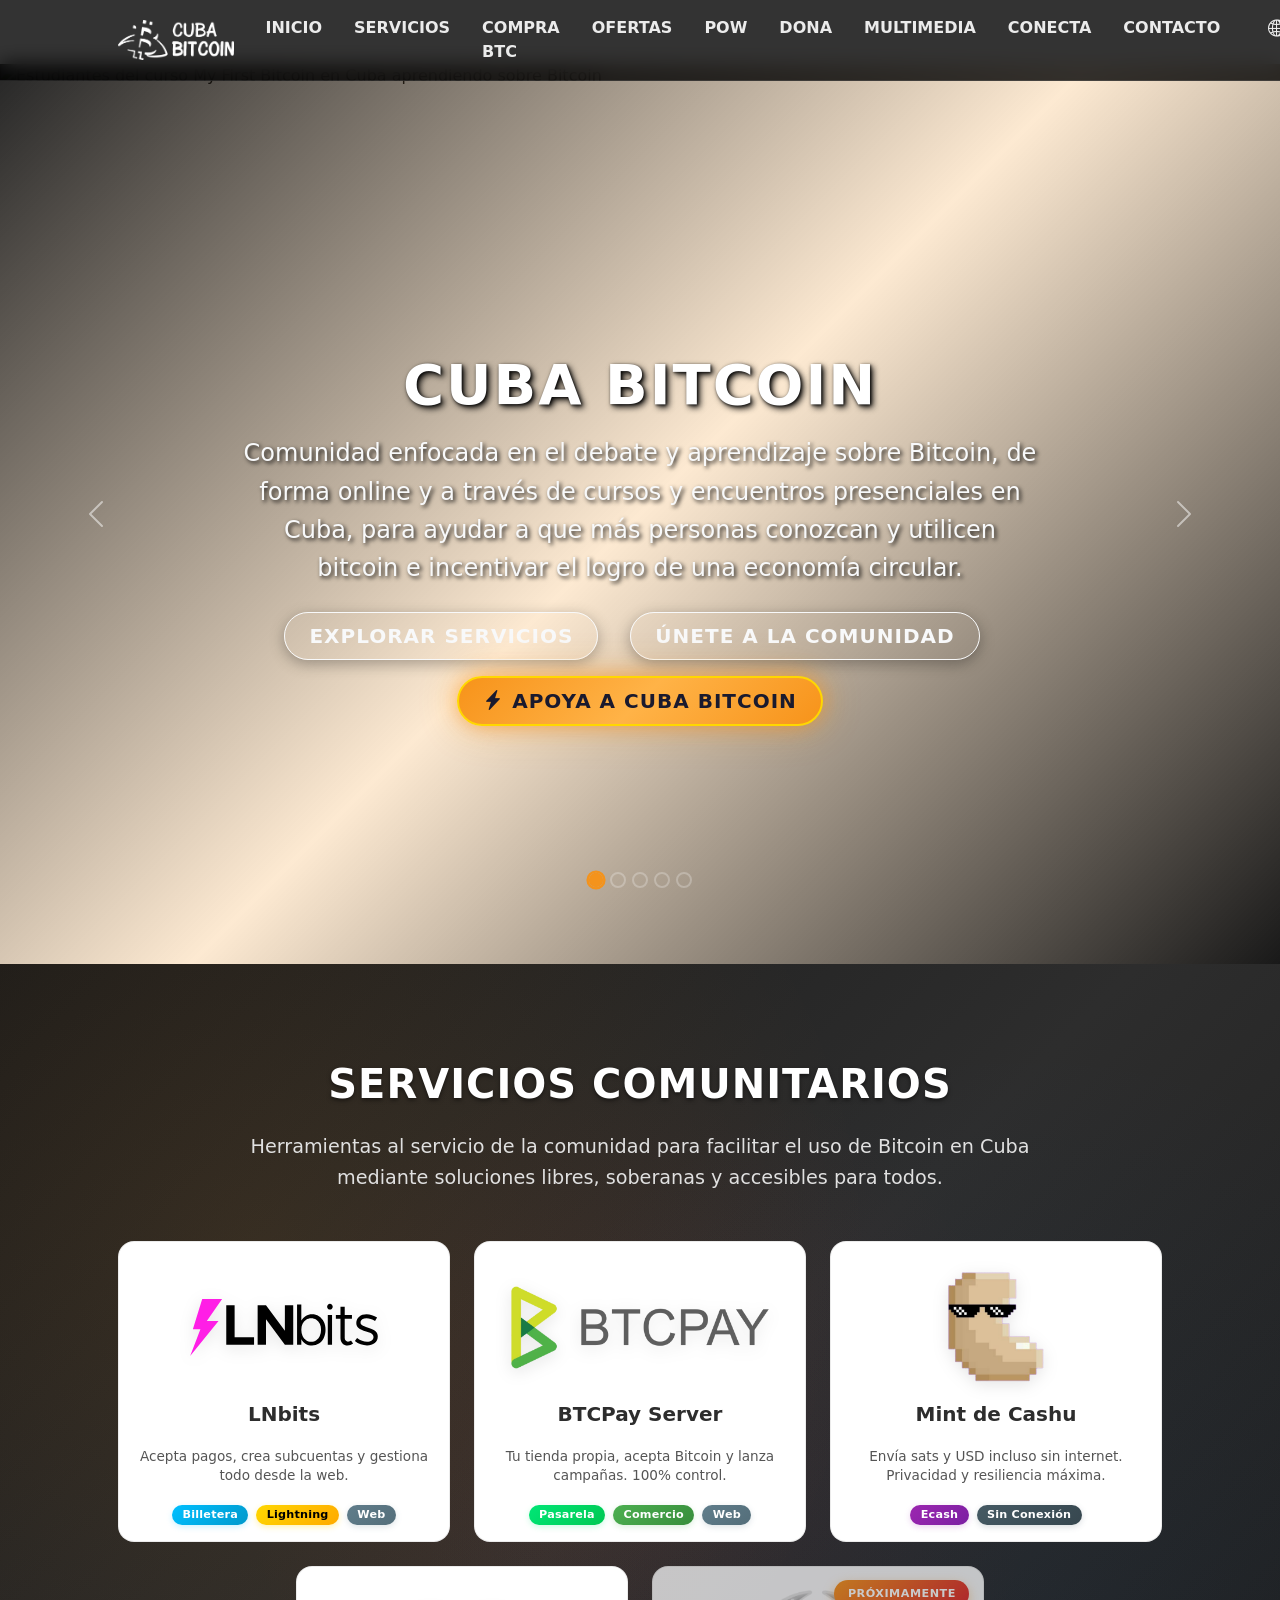
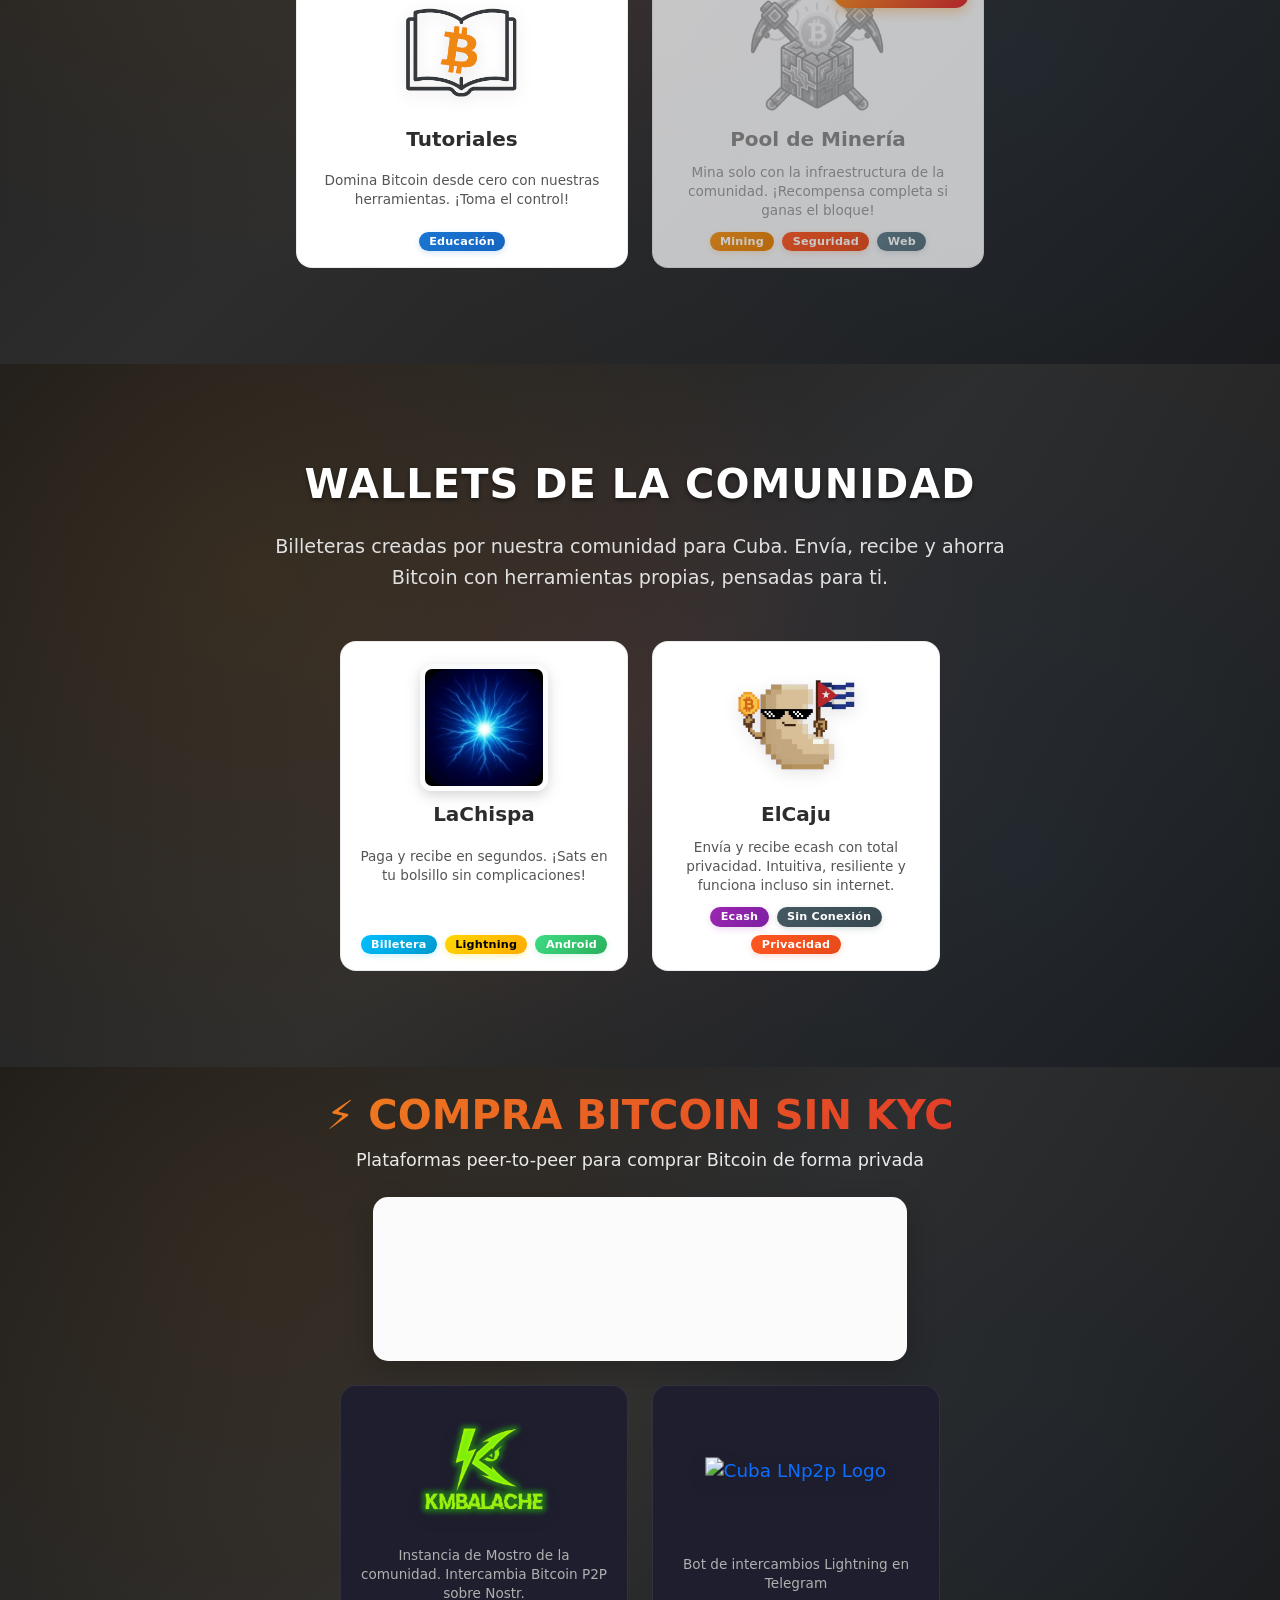
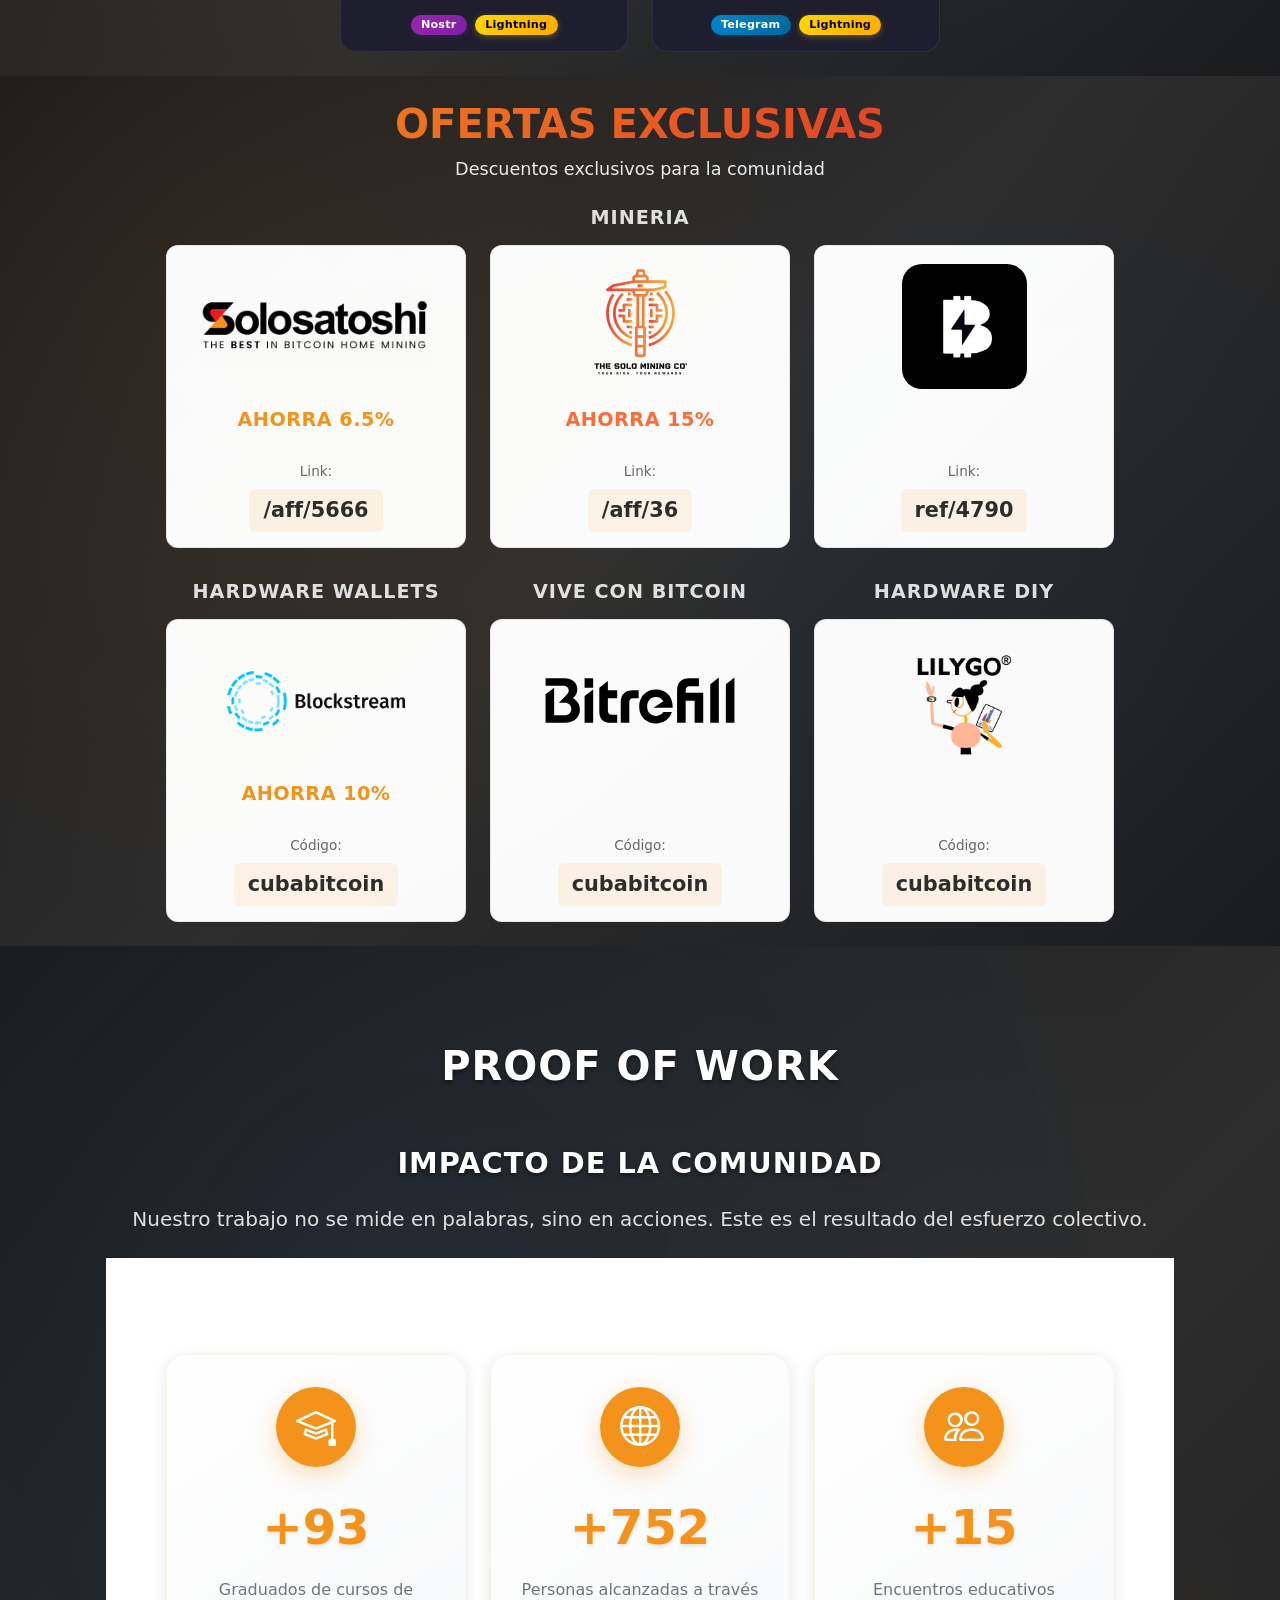
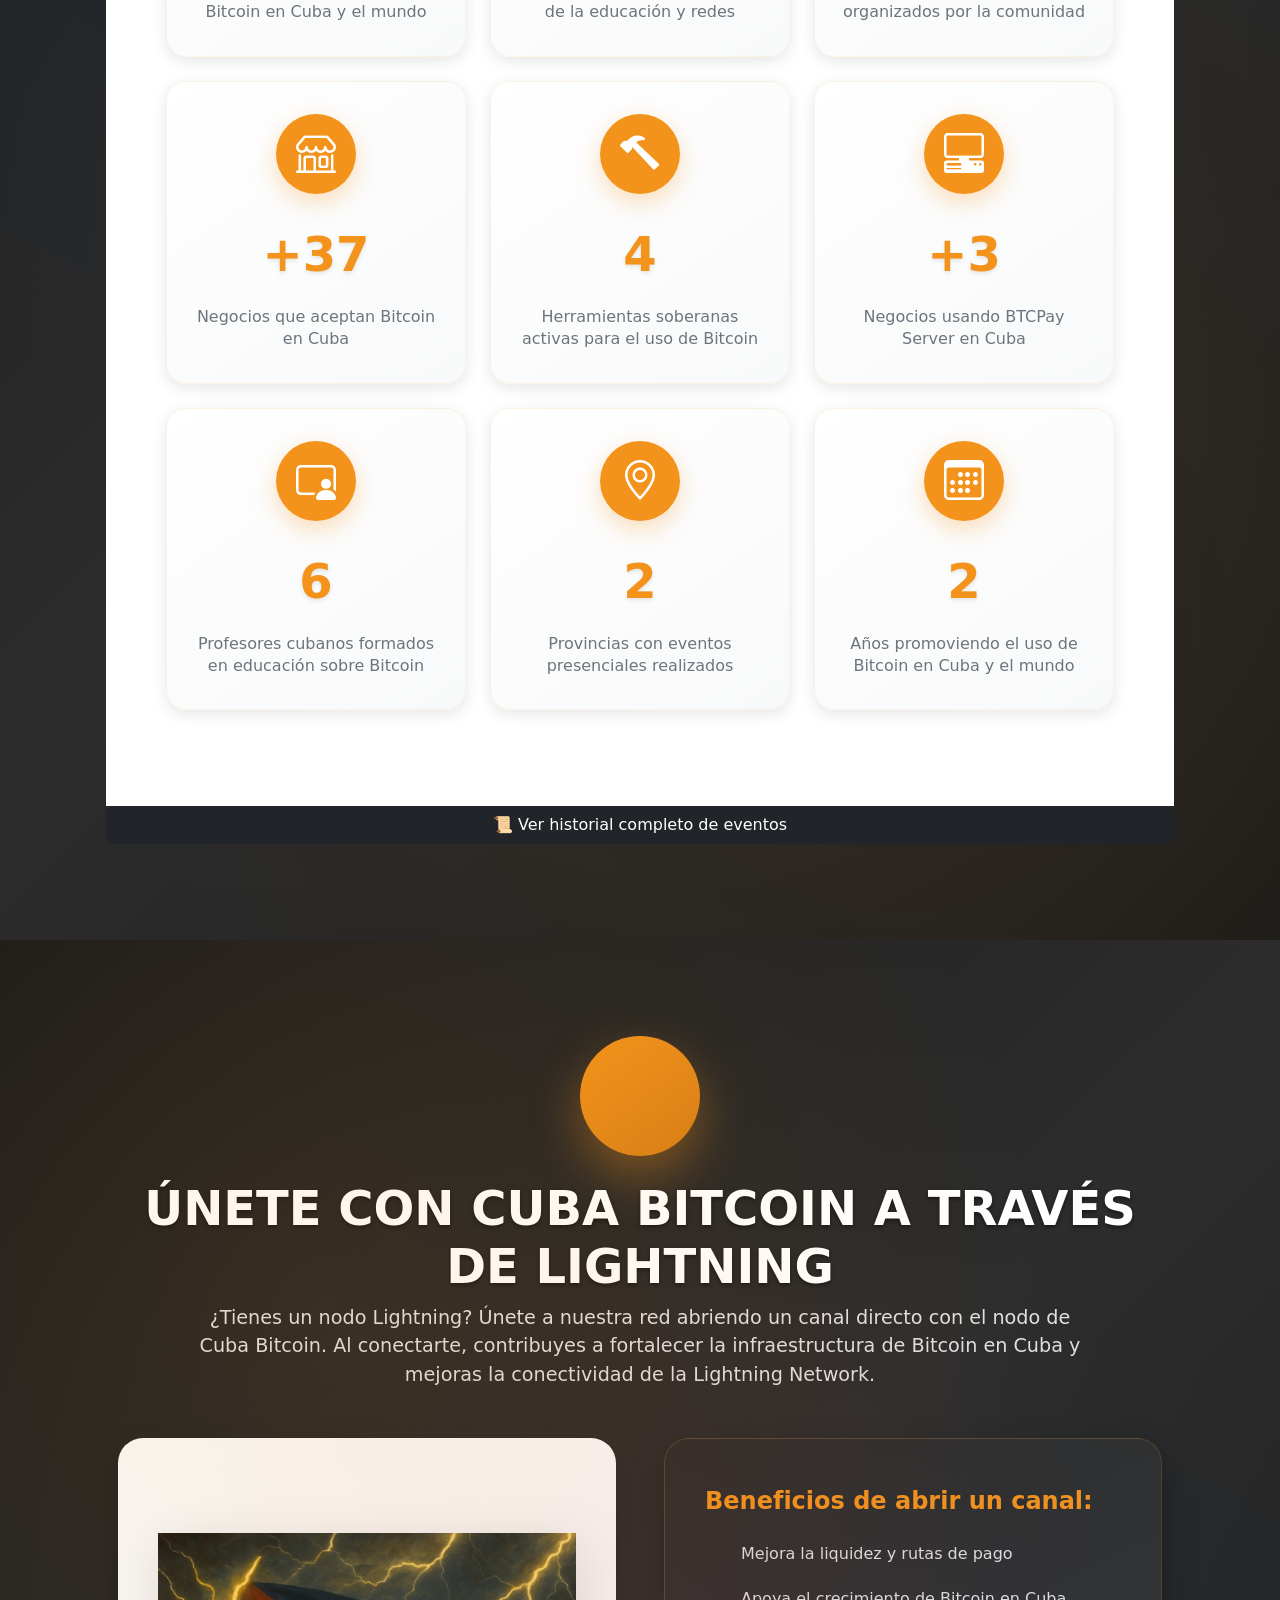
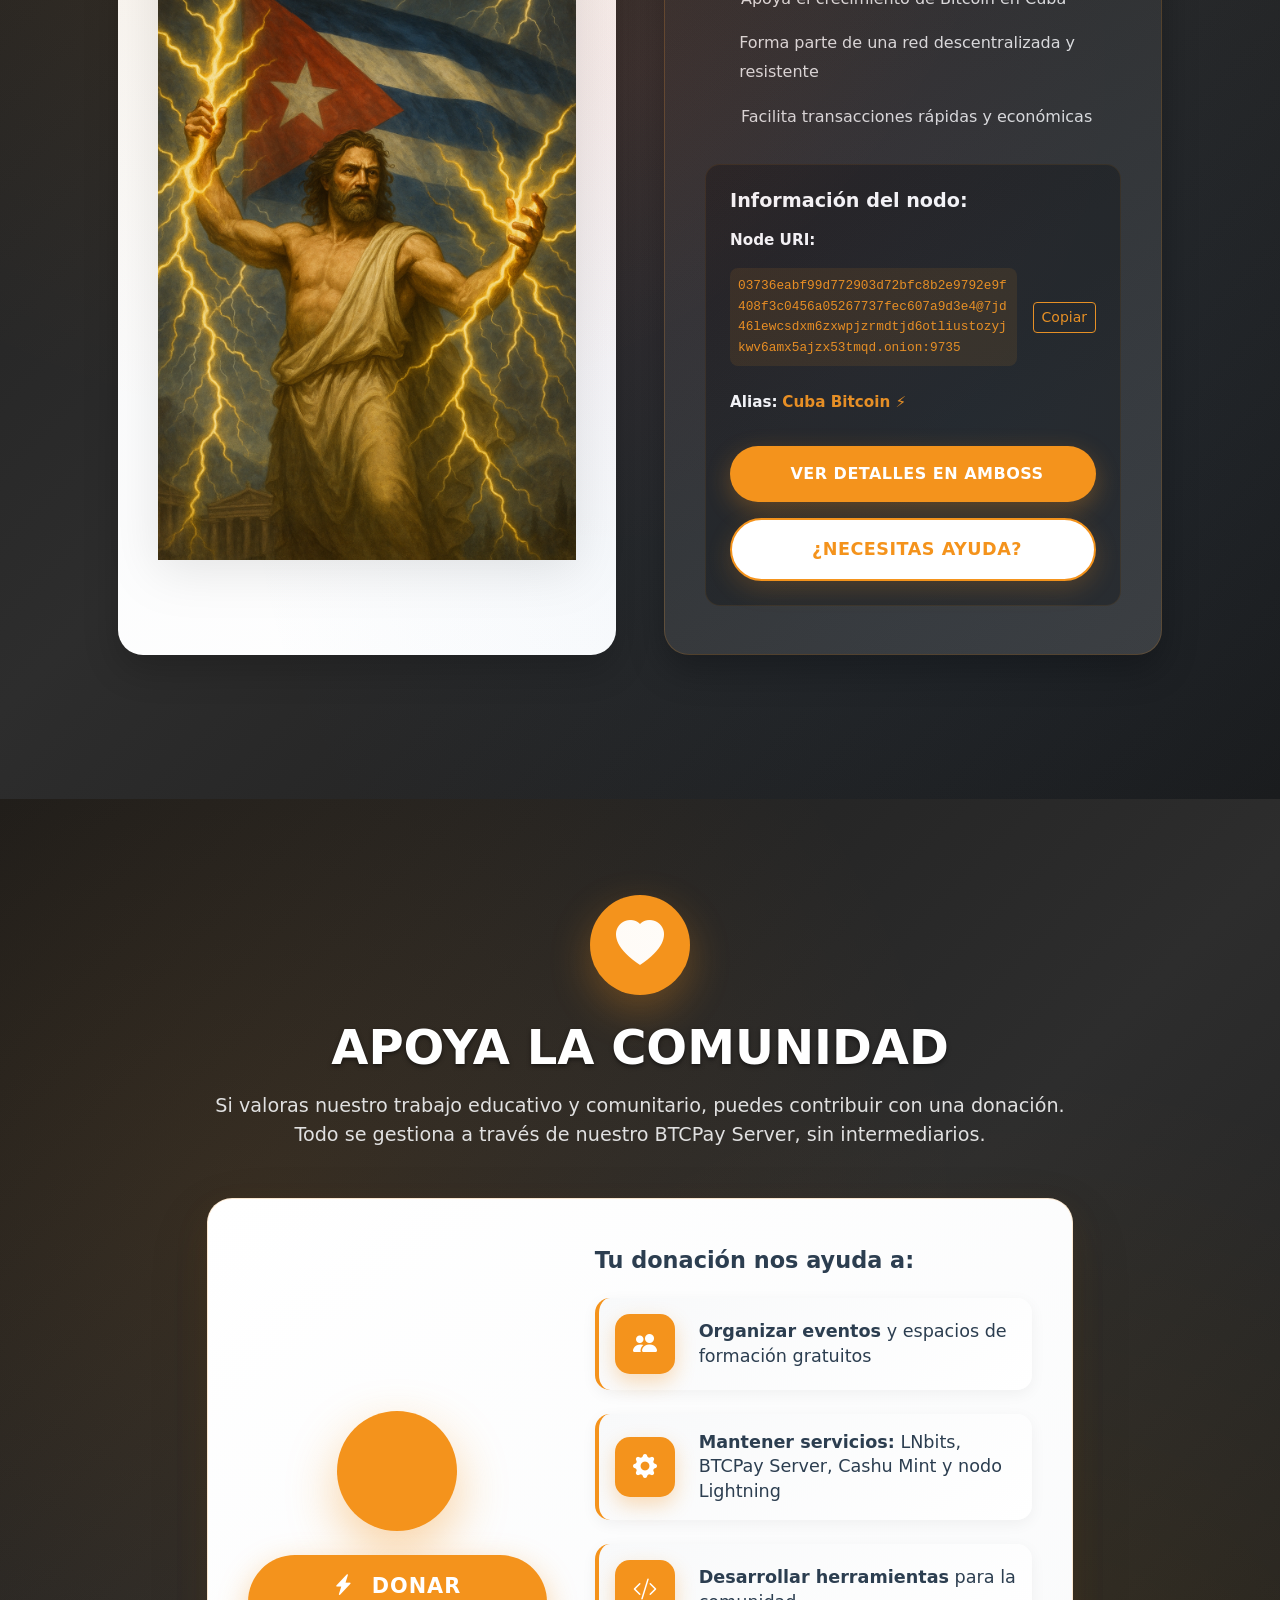
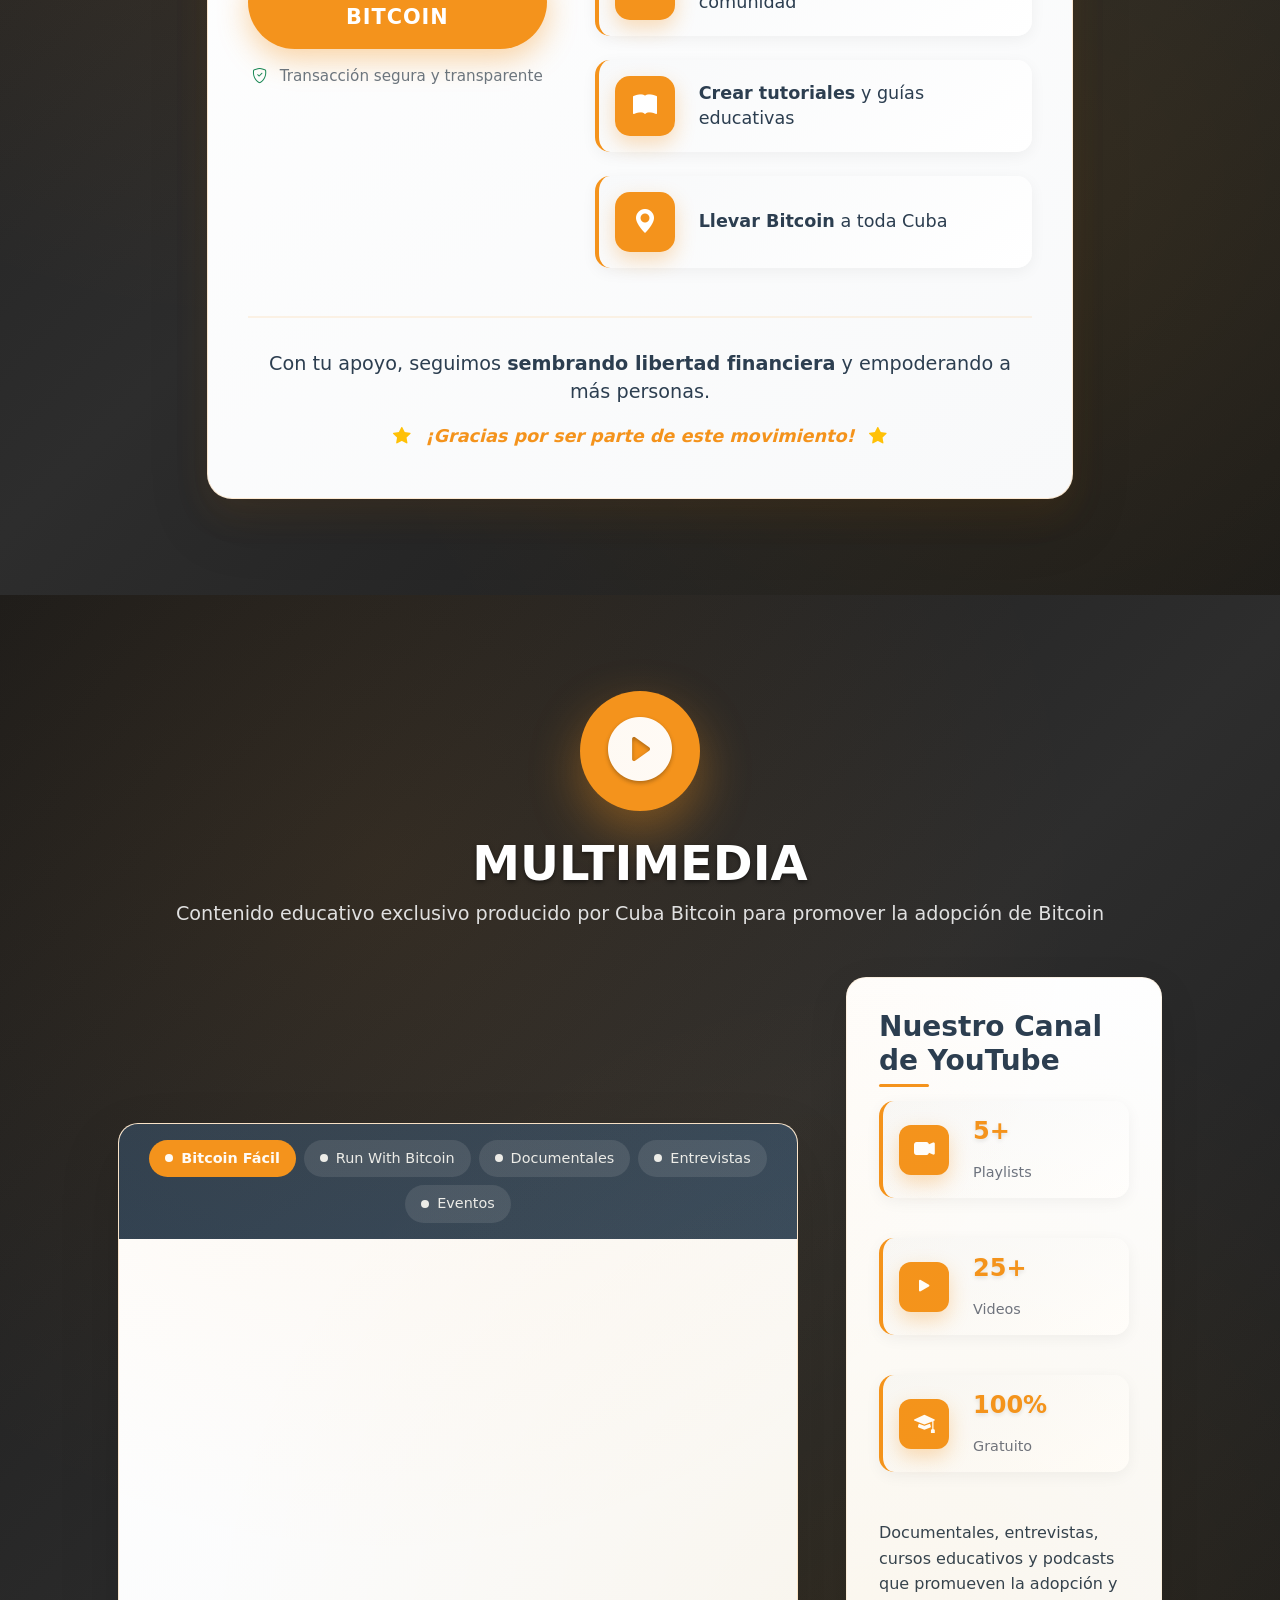
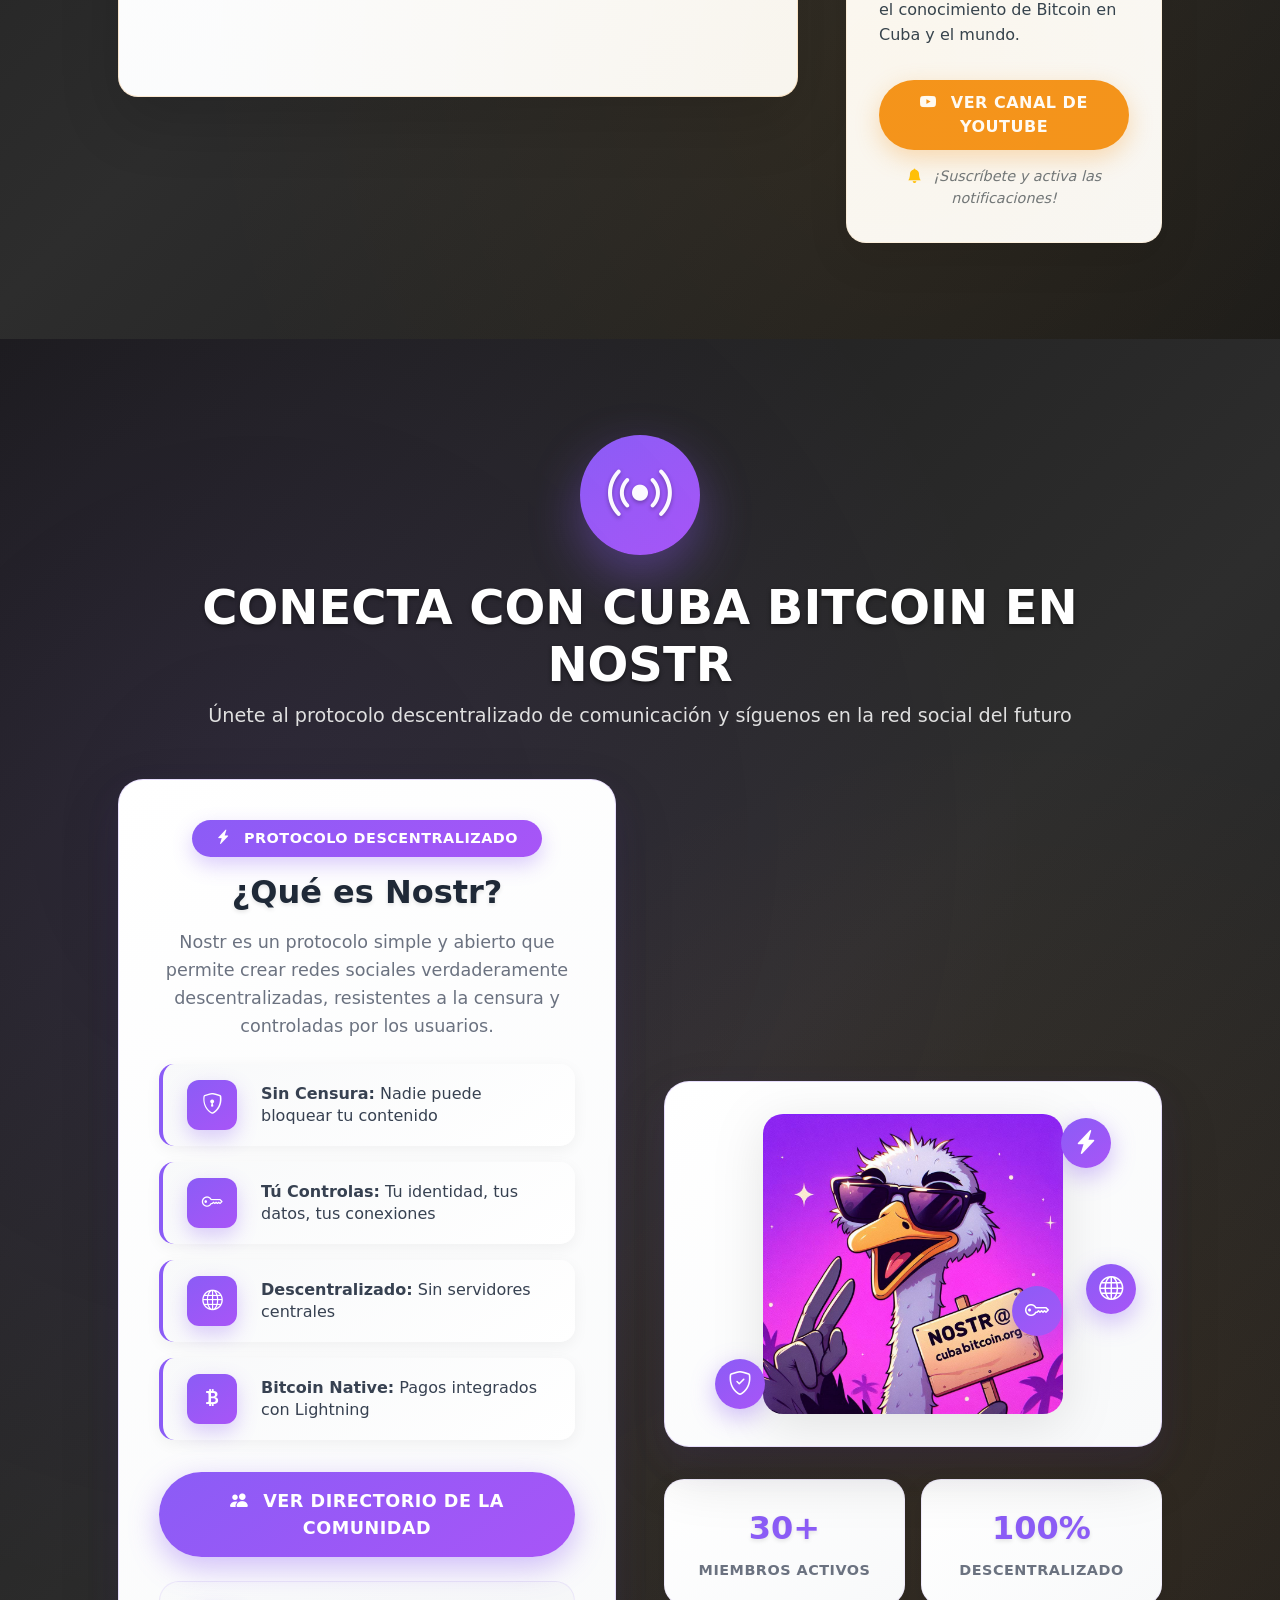
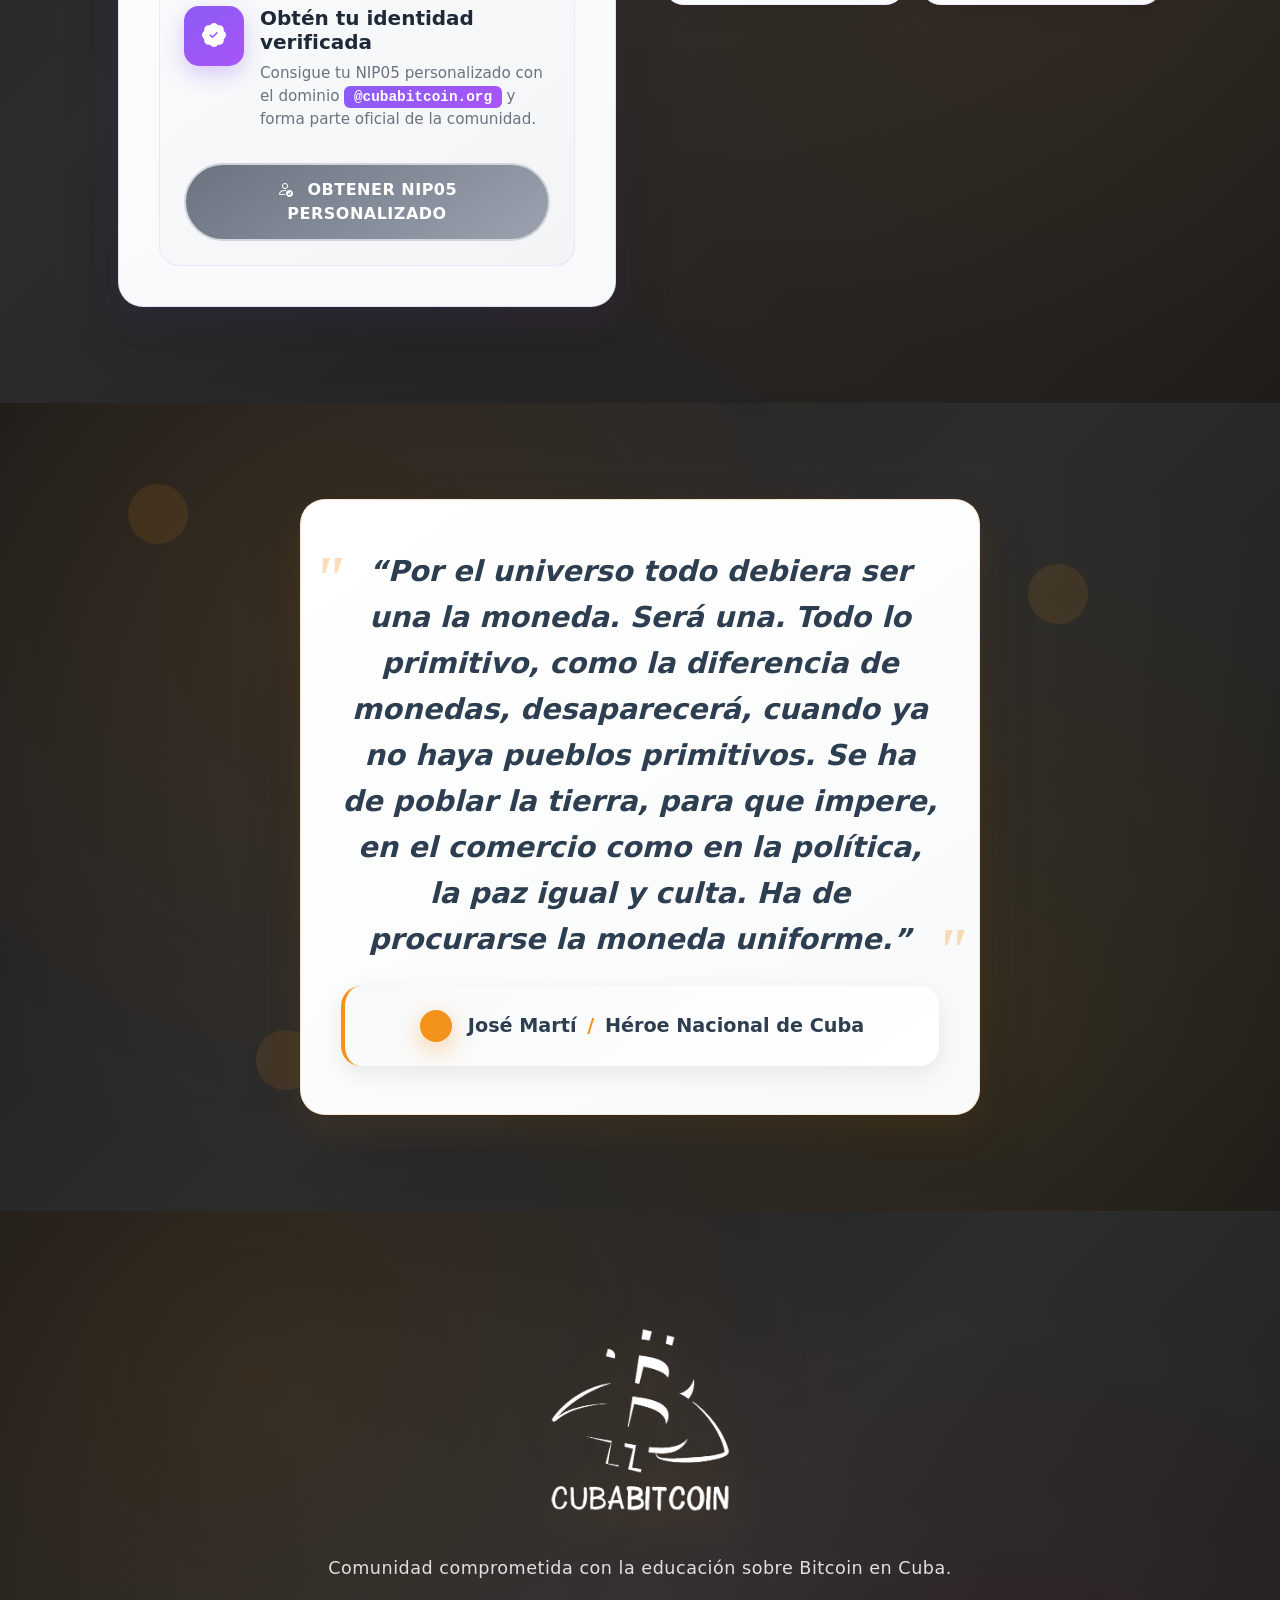
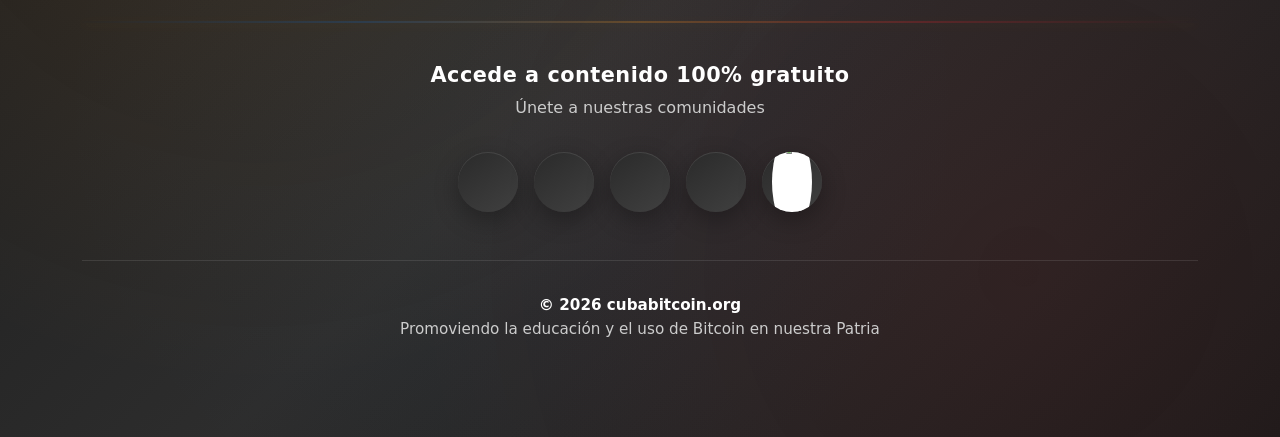
==== commit 128eb602: "Resolver conflicto merge y renombrar ElCajú a ElCaju" ====
--- a/index.html
+++ b/index.html
@@ -456,10 +456,10 @@
                         <a href="https://elcaju.me" target="_blank" rel="noopener noreferrer" class="p2p-item">
                             <div class="p2p-item-header"></div>
                             <div class="p2p-logo-wrapper">
-                                <img src="img/elcajucubano.png" alt="Cajú logo" class="p2p-grid-logo p2p-grid-logo-large" loading="lazy">
+                                <img src="img/elcajucubano.png" alt="Caju logo" class="p2p-grid-logo p2p-grid-logo-large" loading="lazy">
                             </div>
                             <div class="p2p-item-content">
-                                <h3 class="p2p-card-title">ElCajú</h3>
+                                <h3 class="p2p-card-title">ElCaju</h3>
                                 <p class="p2p-description">Envía y recibe ecash con total privacidad. Intuitiva, resiliente y funciona incluso sin internet.</p>
                                 <div class="p2p-badges">
                                     <span class="badge badge-ecash">Ecash</span>
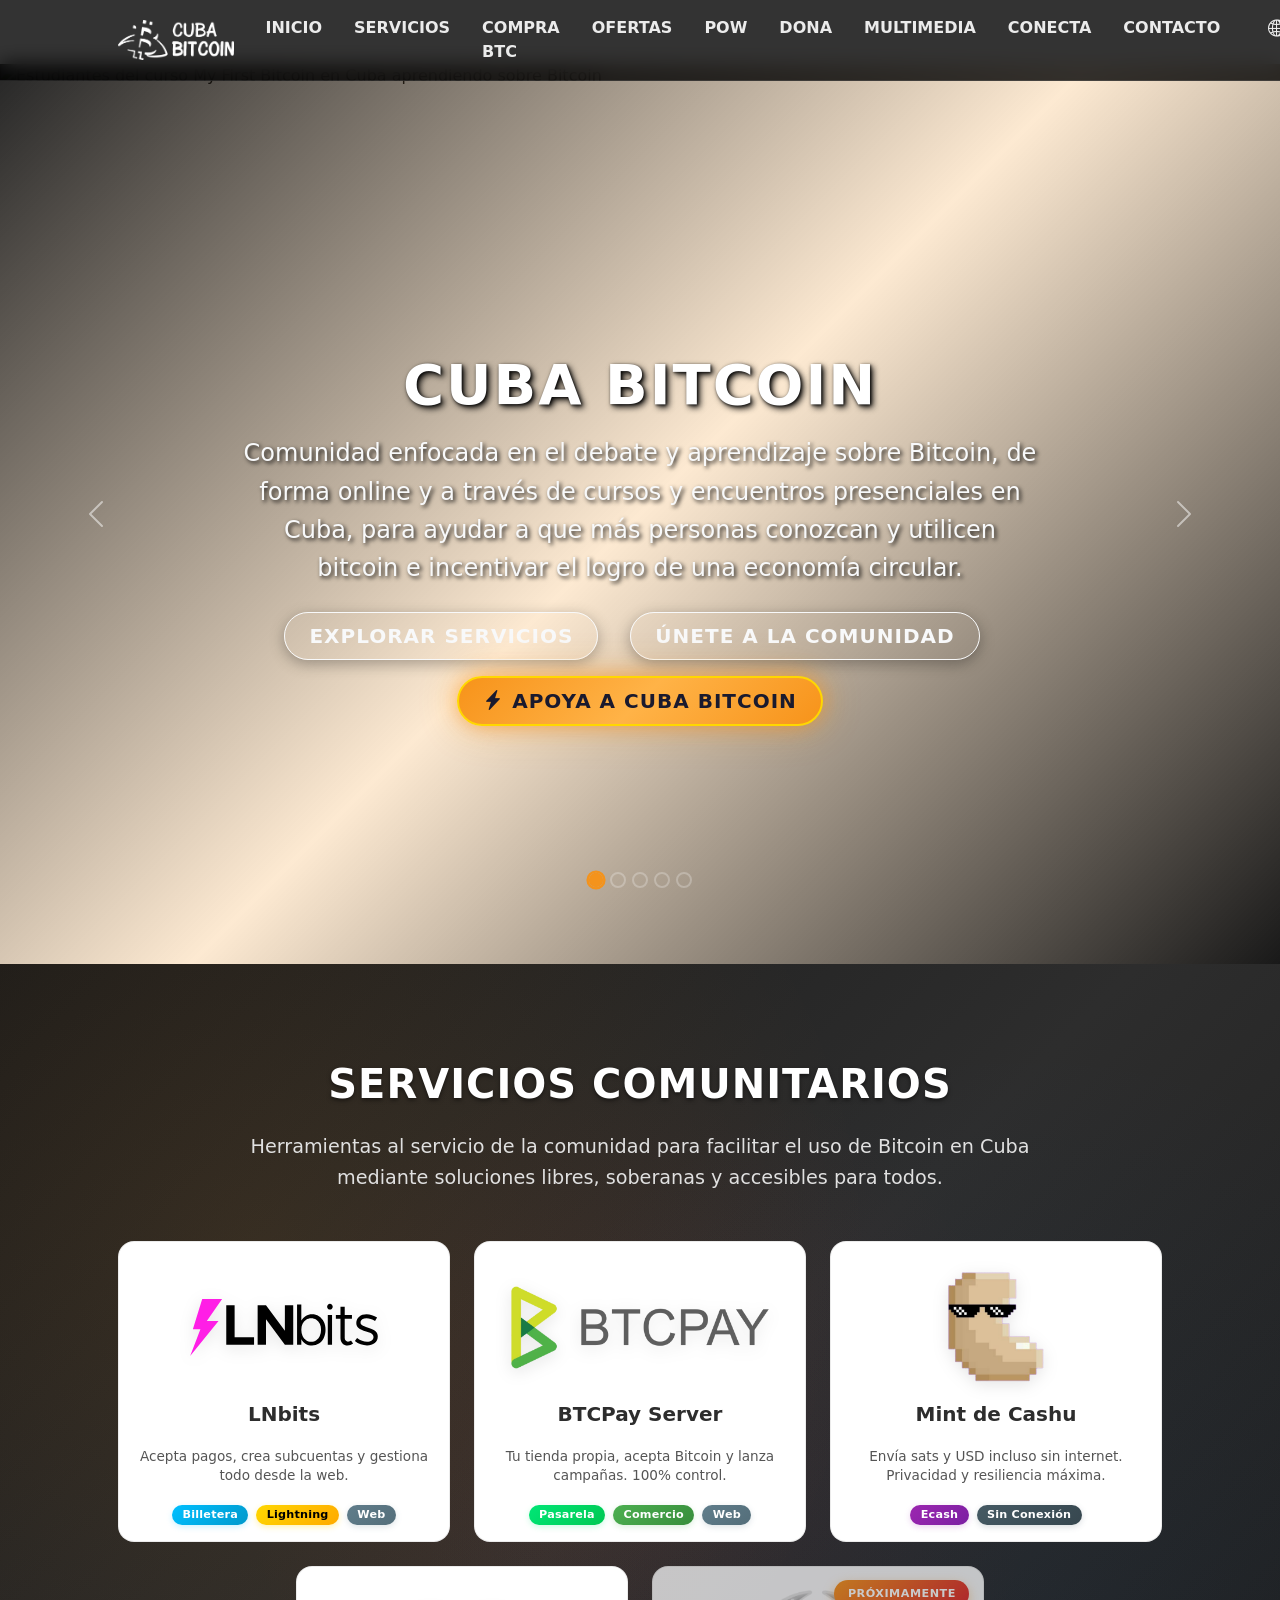
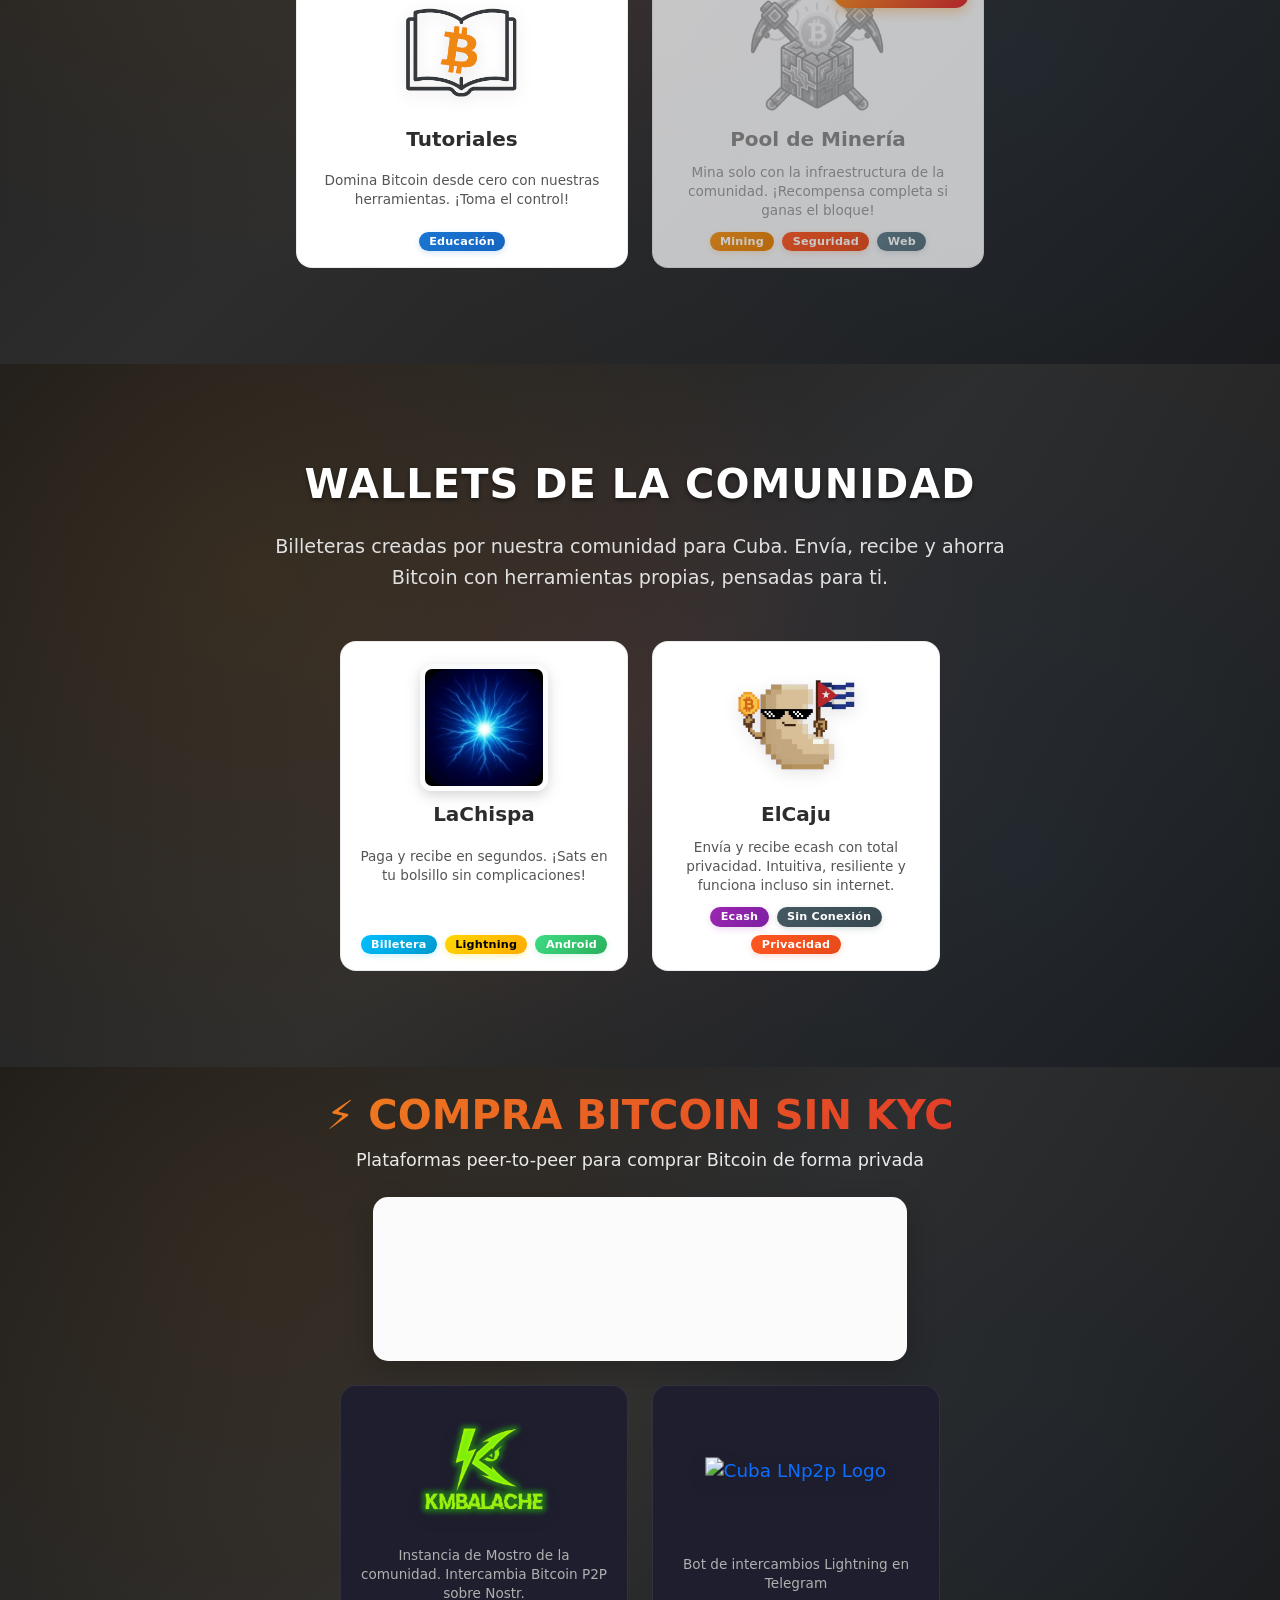
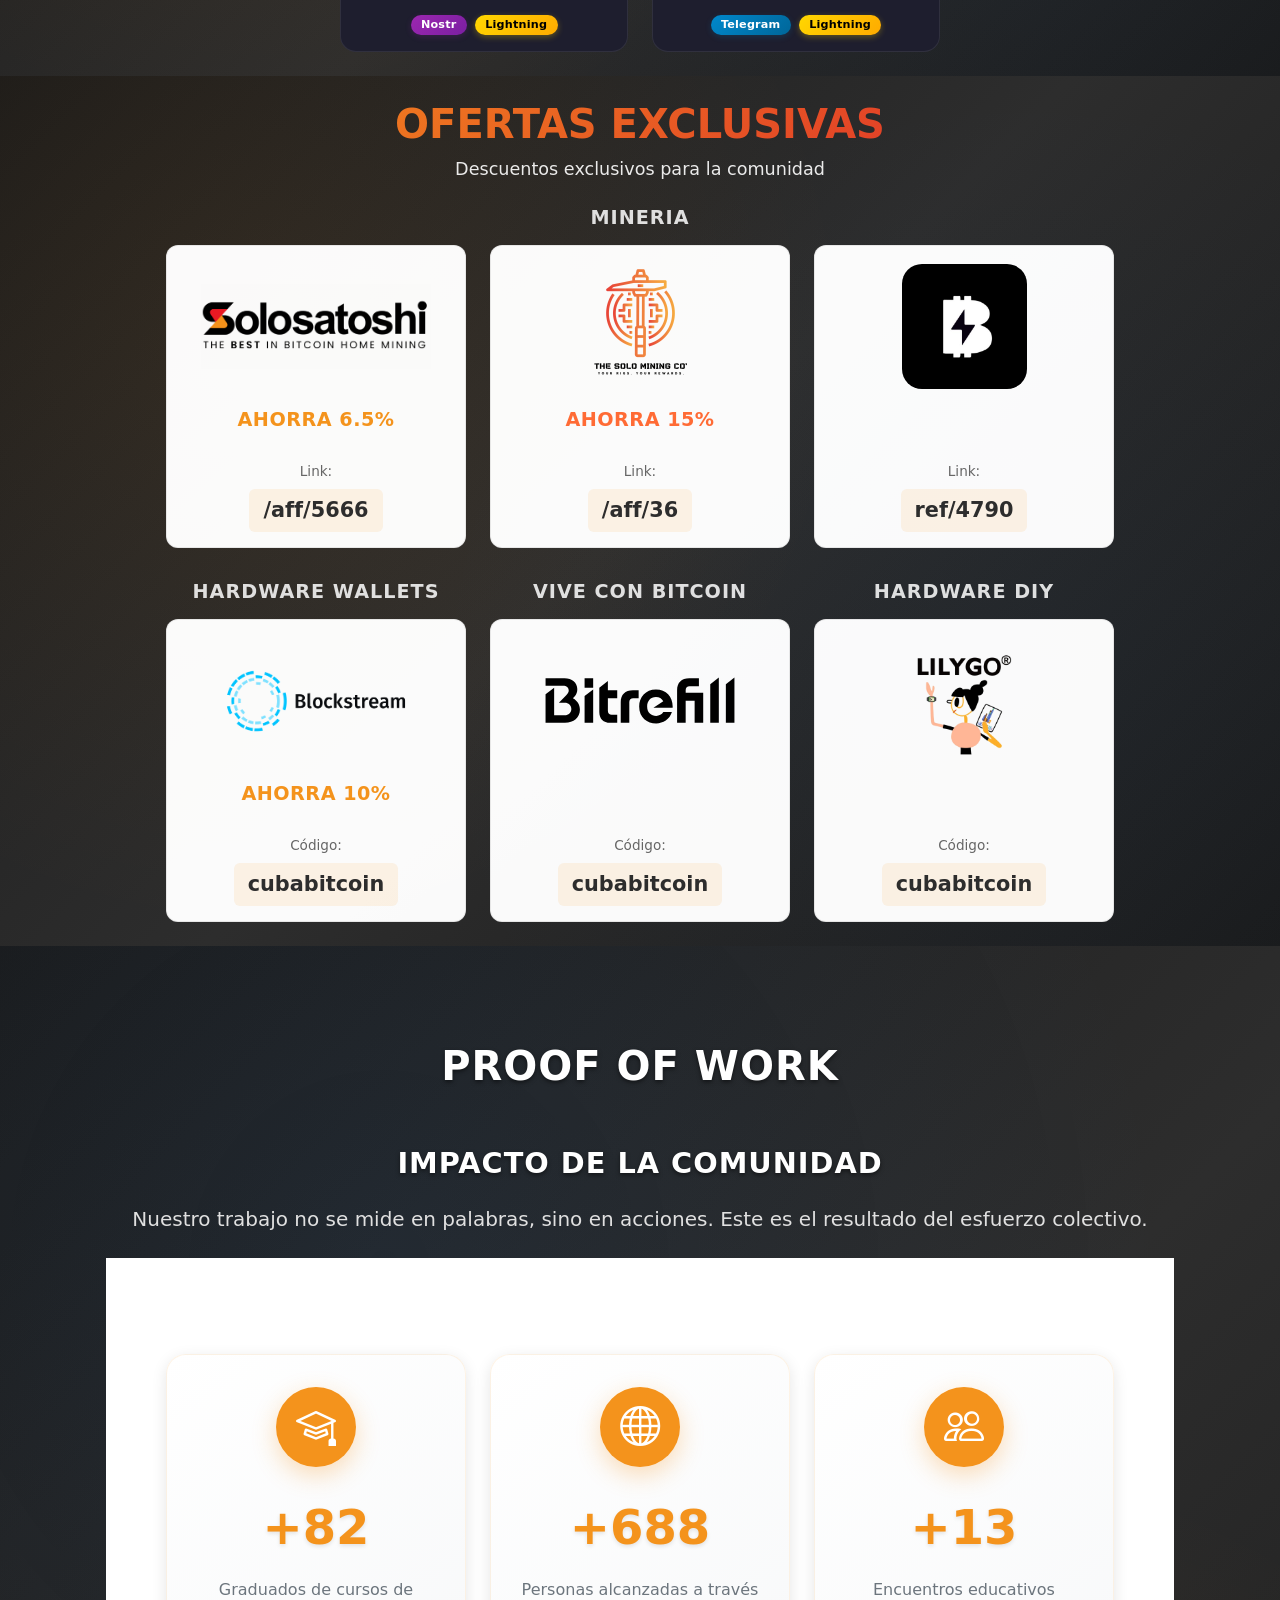
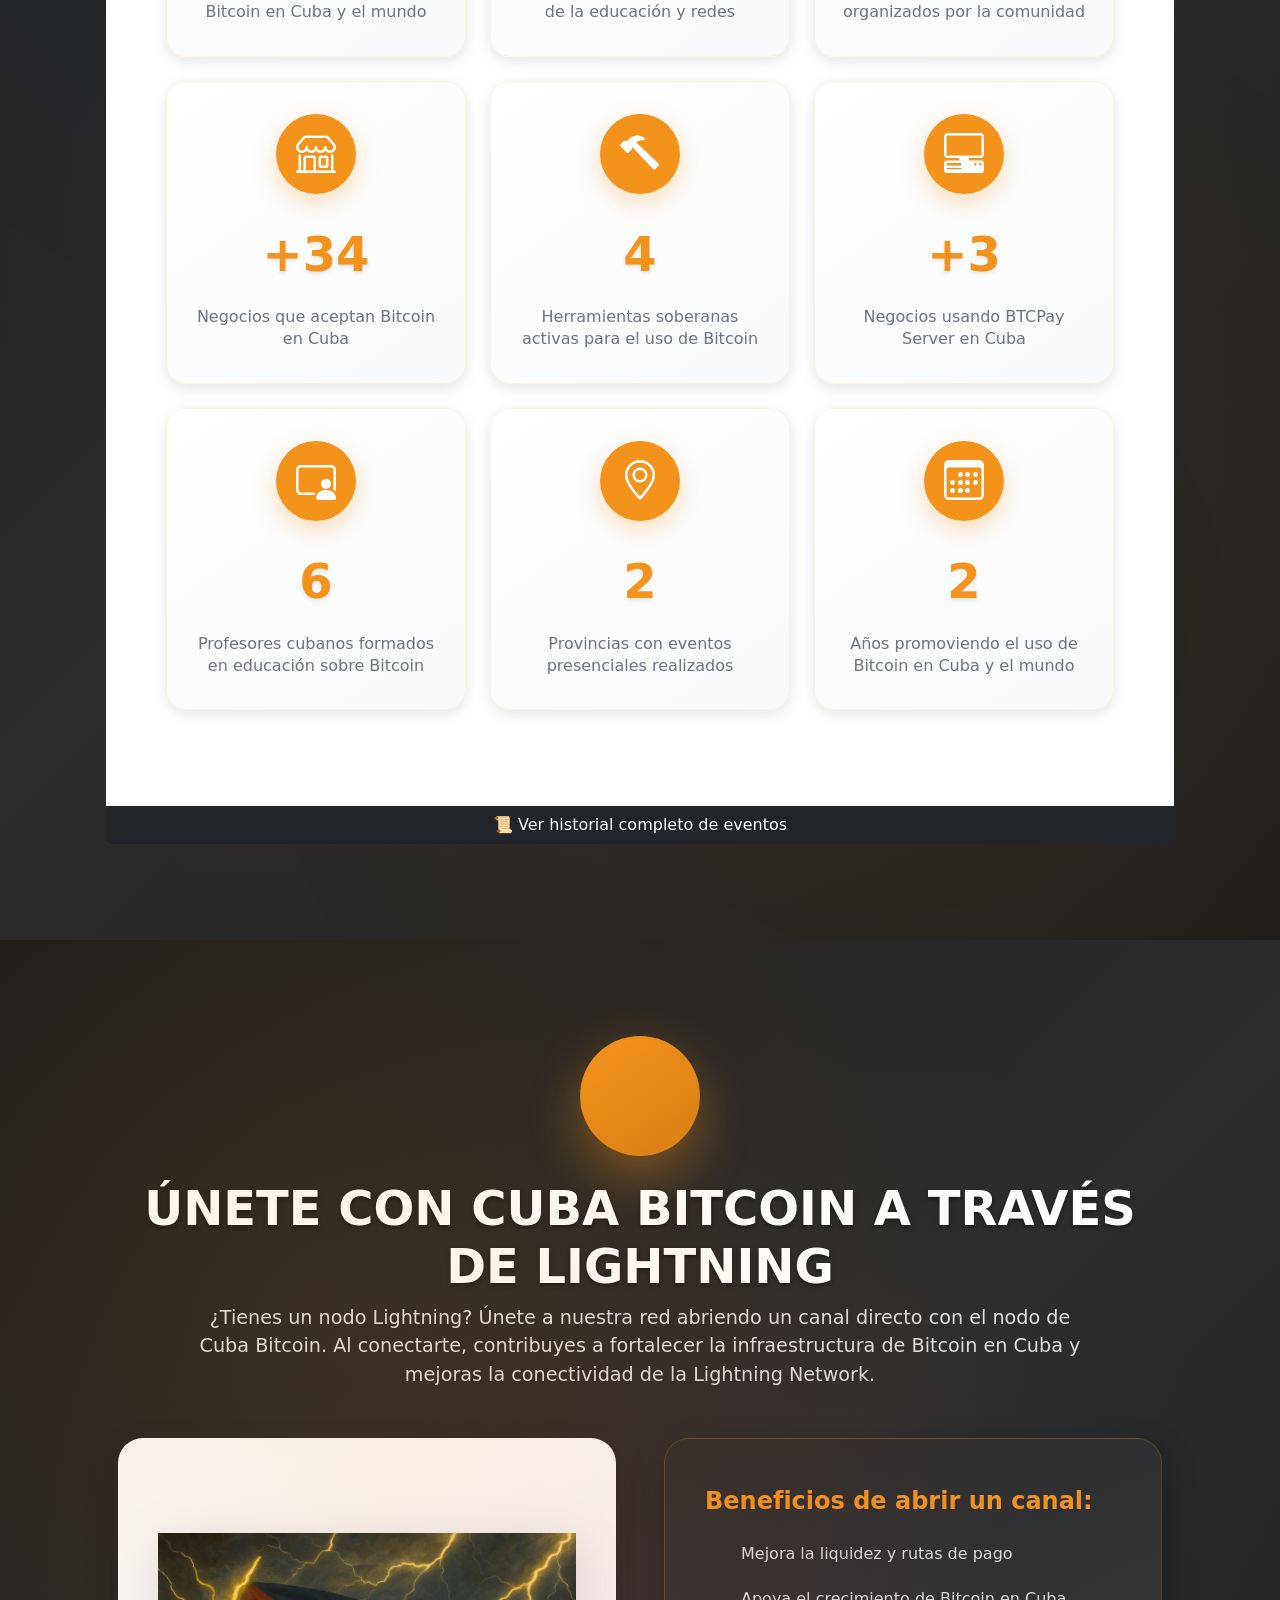
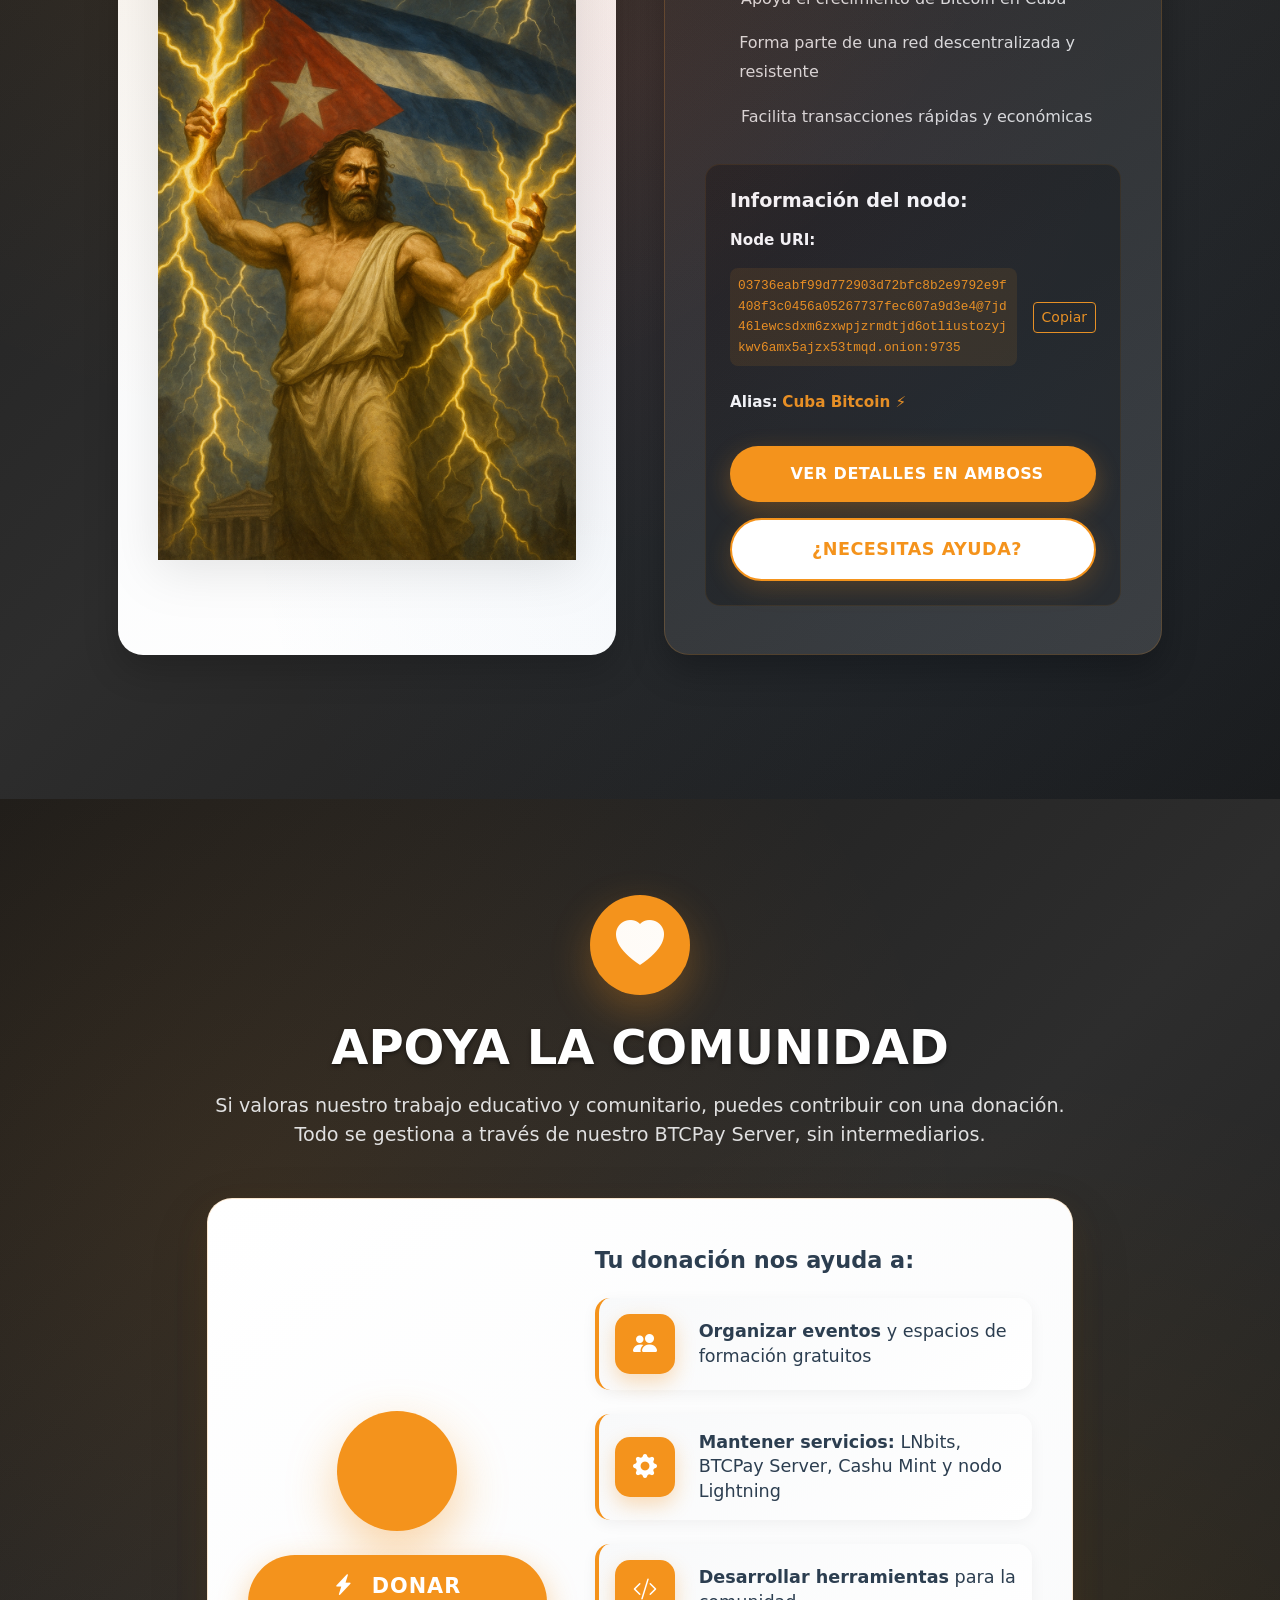
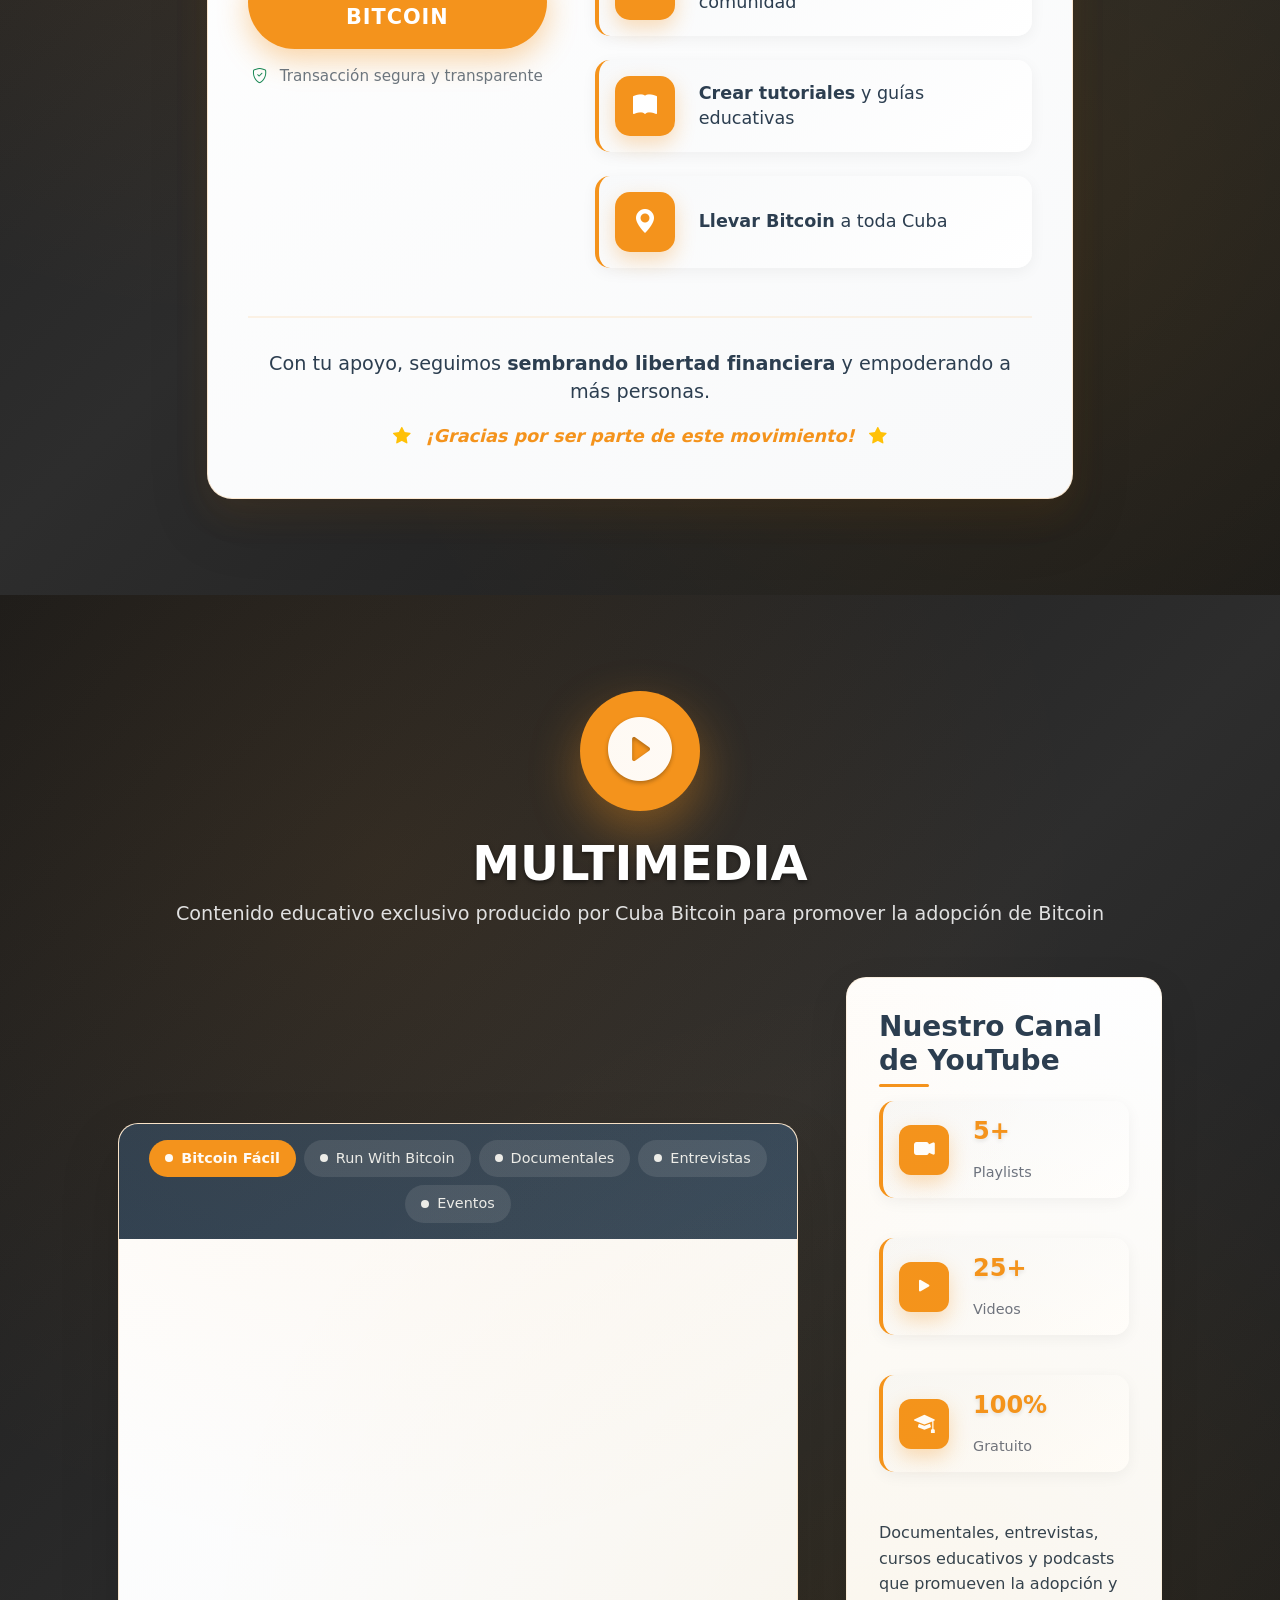
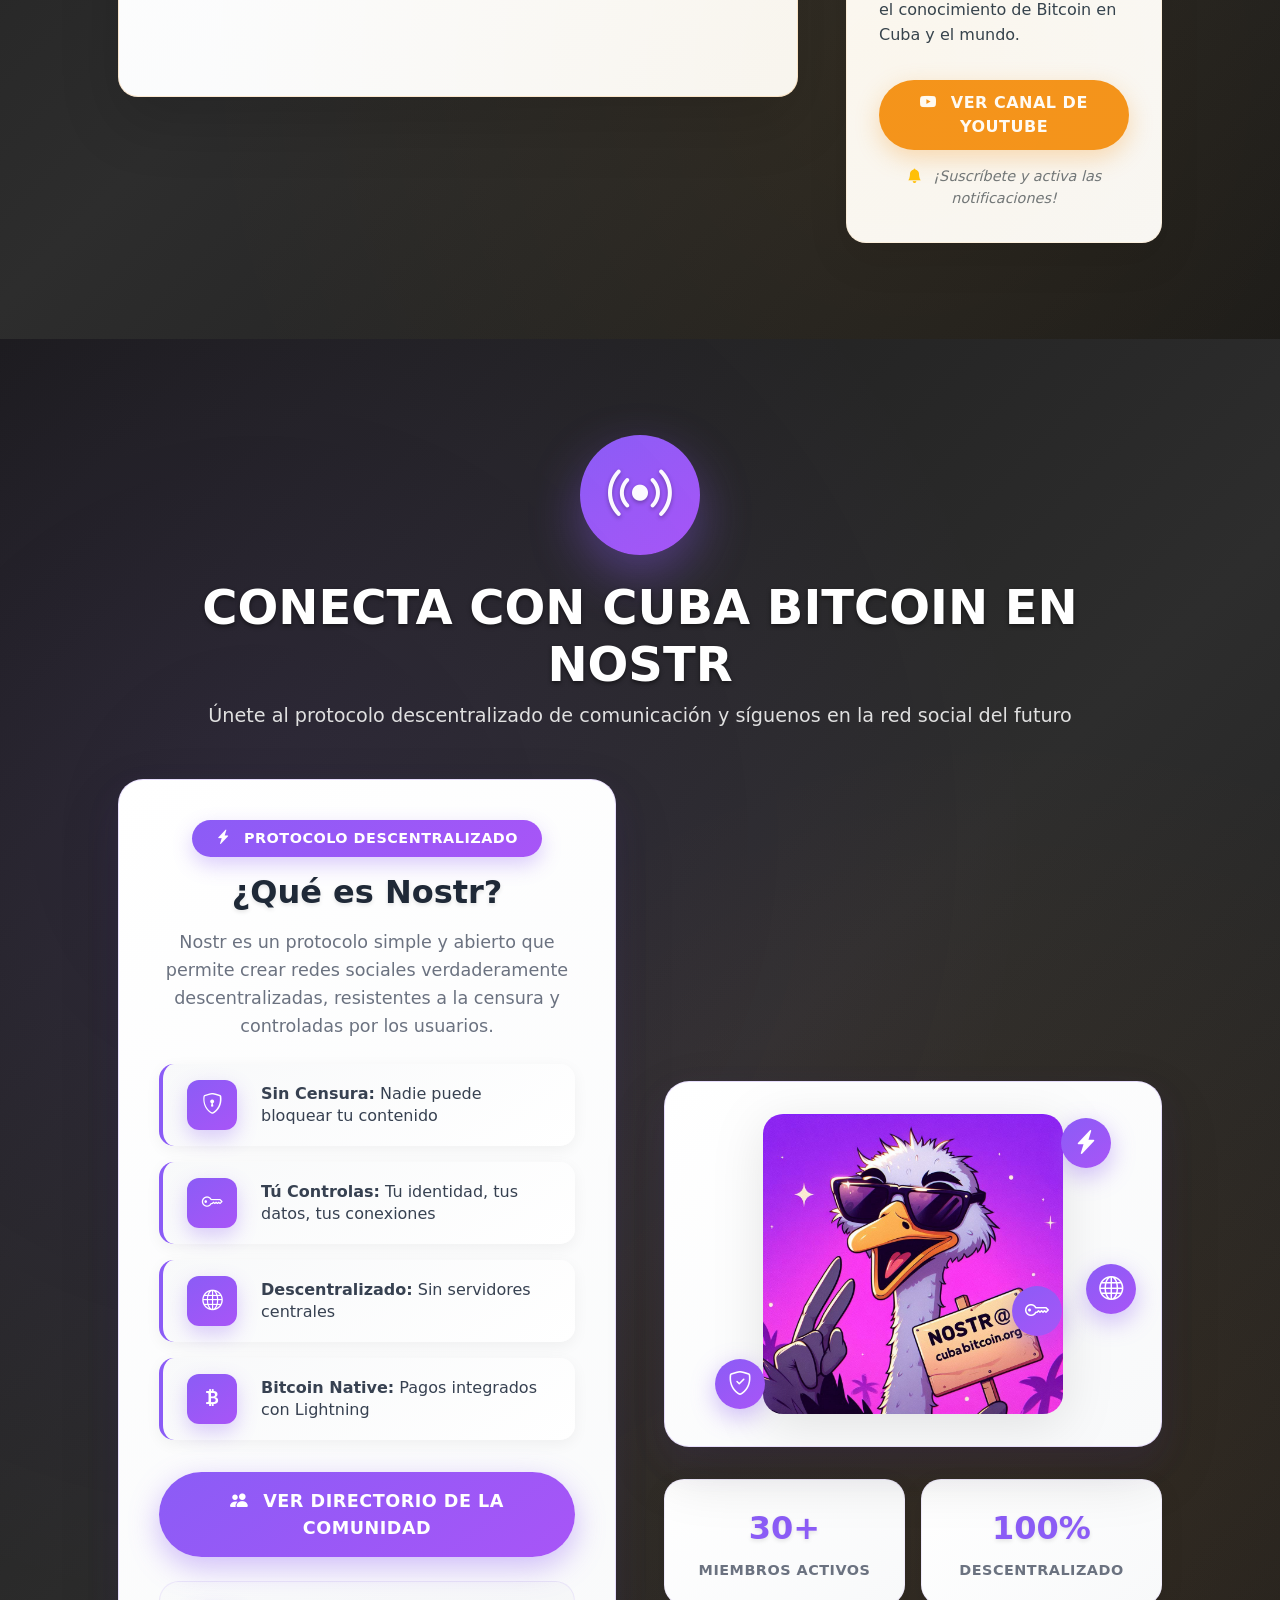
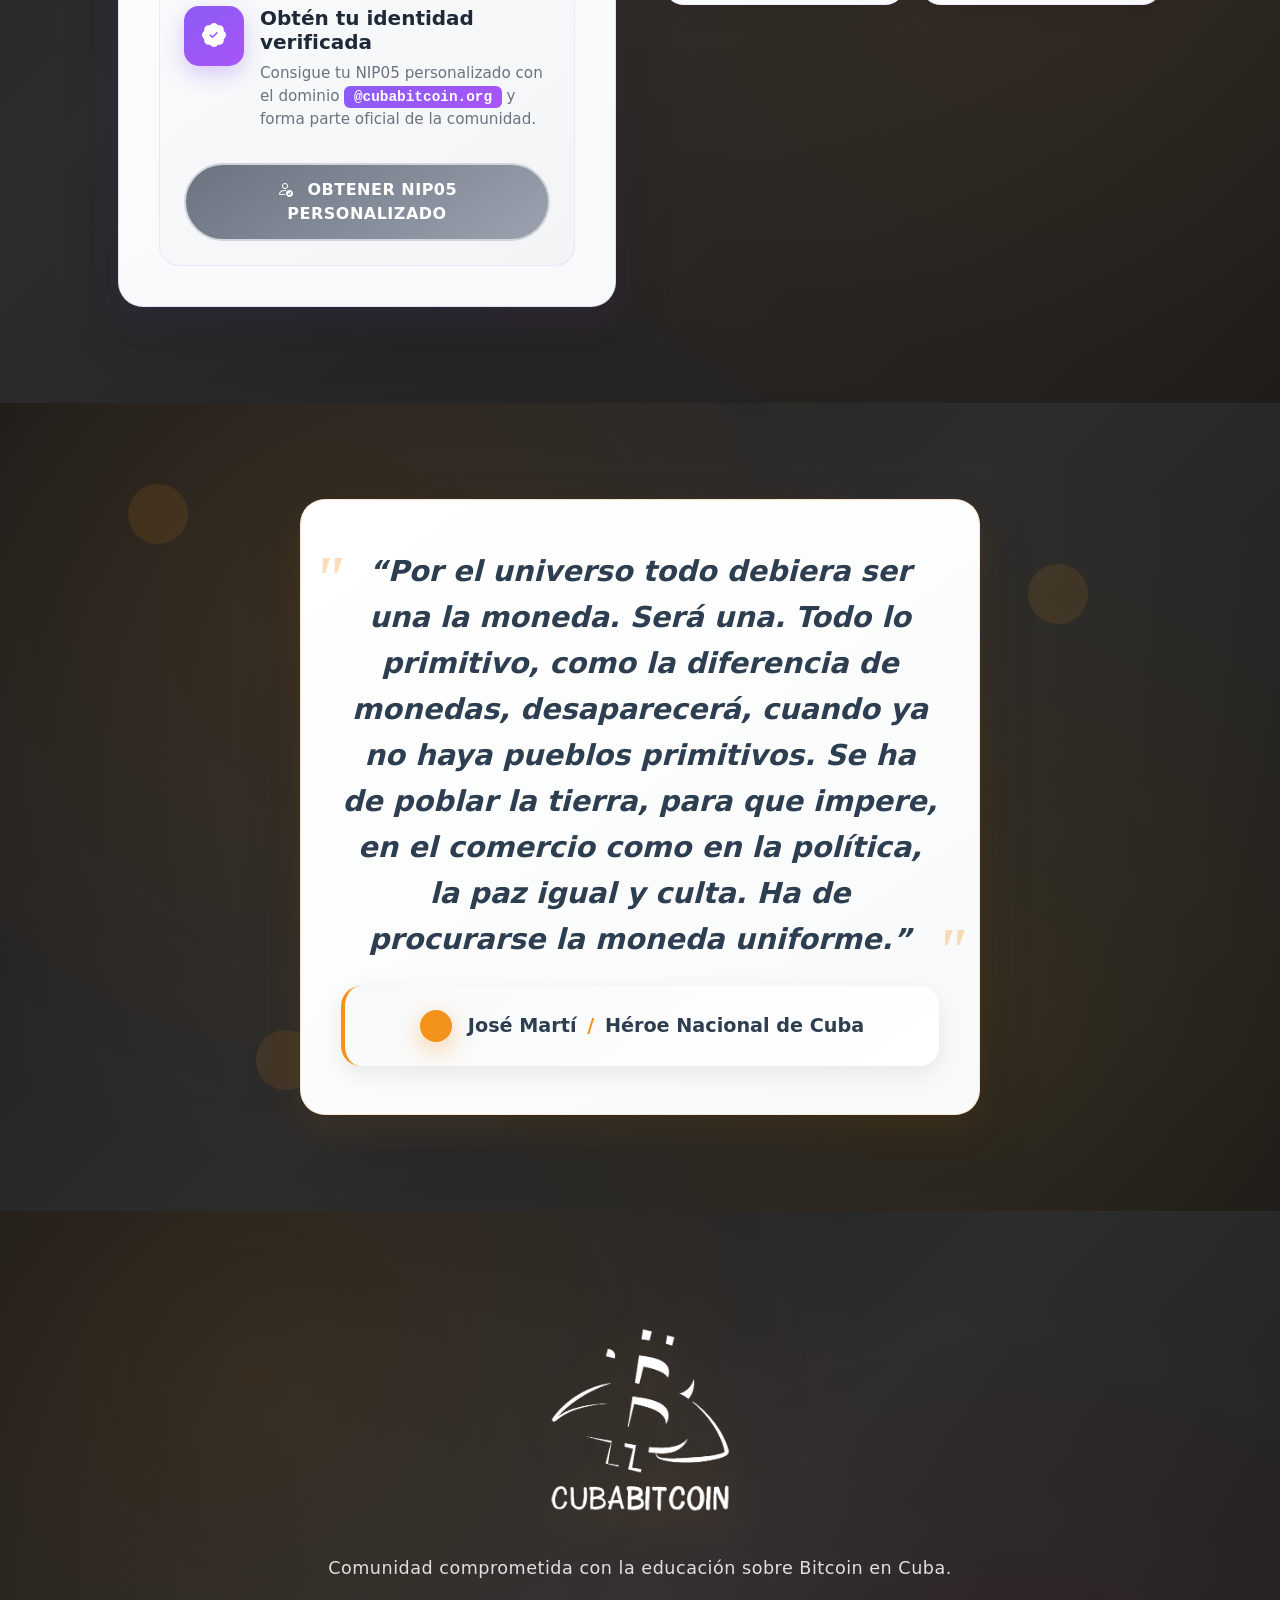
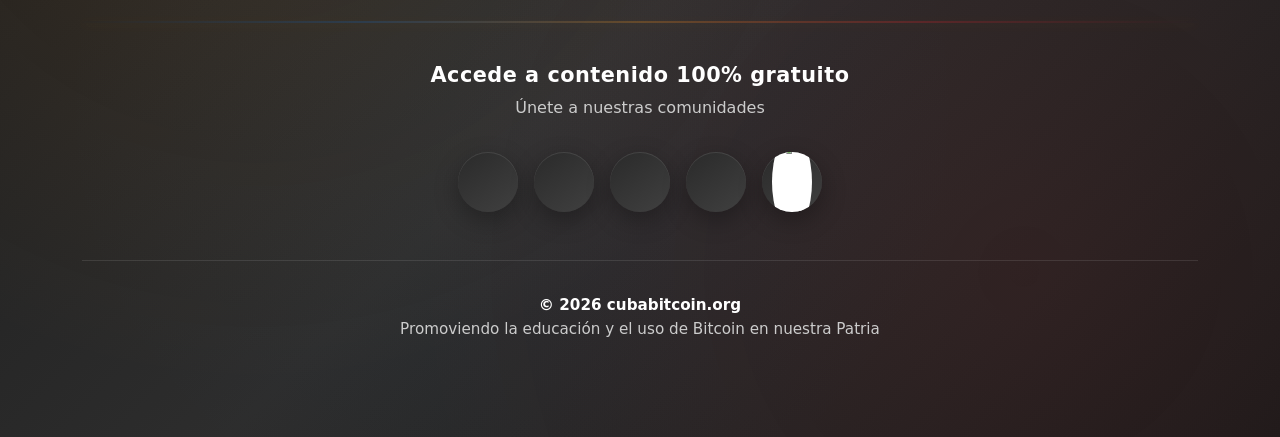
==== commit 94b0a213: "Agregar landing page de Kmbalache con guía, video tutorial y versión en inglés" ====
--- a/index.html
+++ b/index.html
@@ -511,11 +511,11 @@
                 <div class="compra-p2p-grid">
 
                     <!-- Kmbalache -->
-                    <a href="https://cuba-bitcoin.github.io/tutoriales/" target="_blank" rel="noopener noreferrer" class="p2p-item p2p-item-large">
+                    <a href="kmbalache/index.html" class="p2p-item p2p-item-large">
                         <div class="p2p-item-header"></div>
 
                         <div class="p2p-logo-wrapper">
-                            <img src="img/5t.png" alt="Kmbalache Logo" class="p2p-grid-logo" loading="lazy">
+                            <img src="kmbalache/img/kmbalache-logo-light.png" alt="Kmbalache Logo" class="p2p-grid-logo" loading="lazy">
                         </div>
 
                         <div class="p2p-item-content">
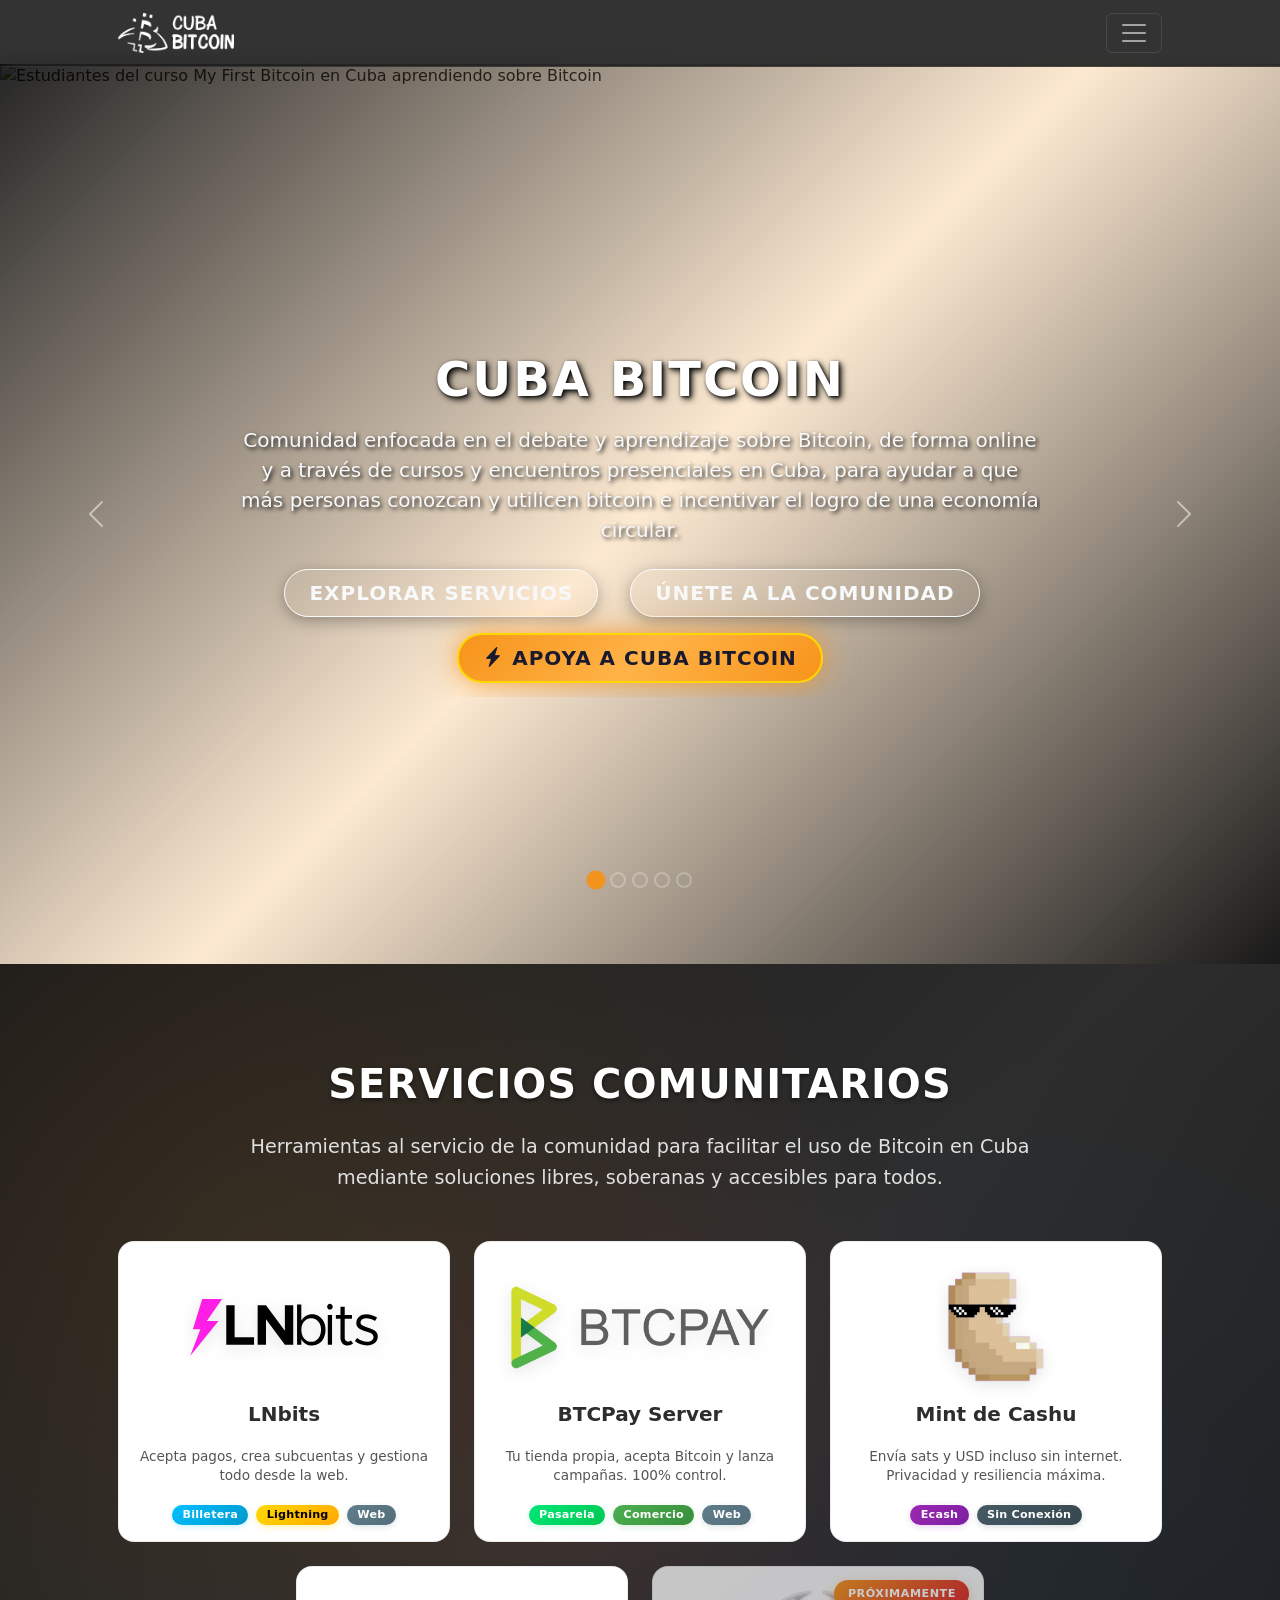
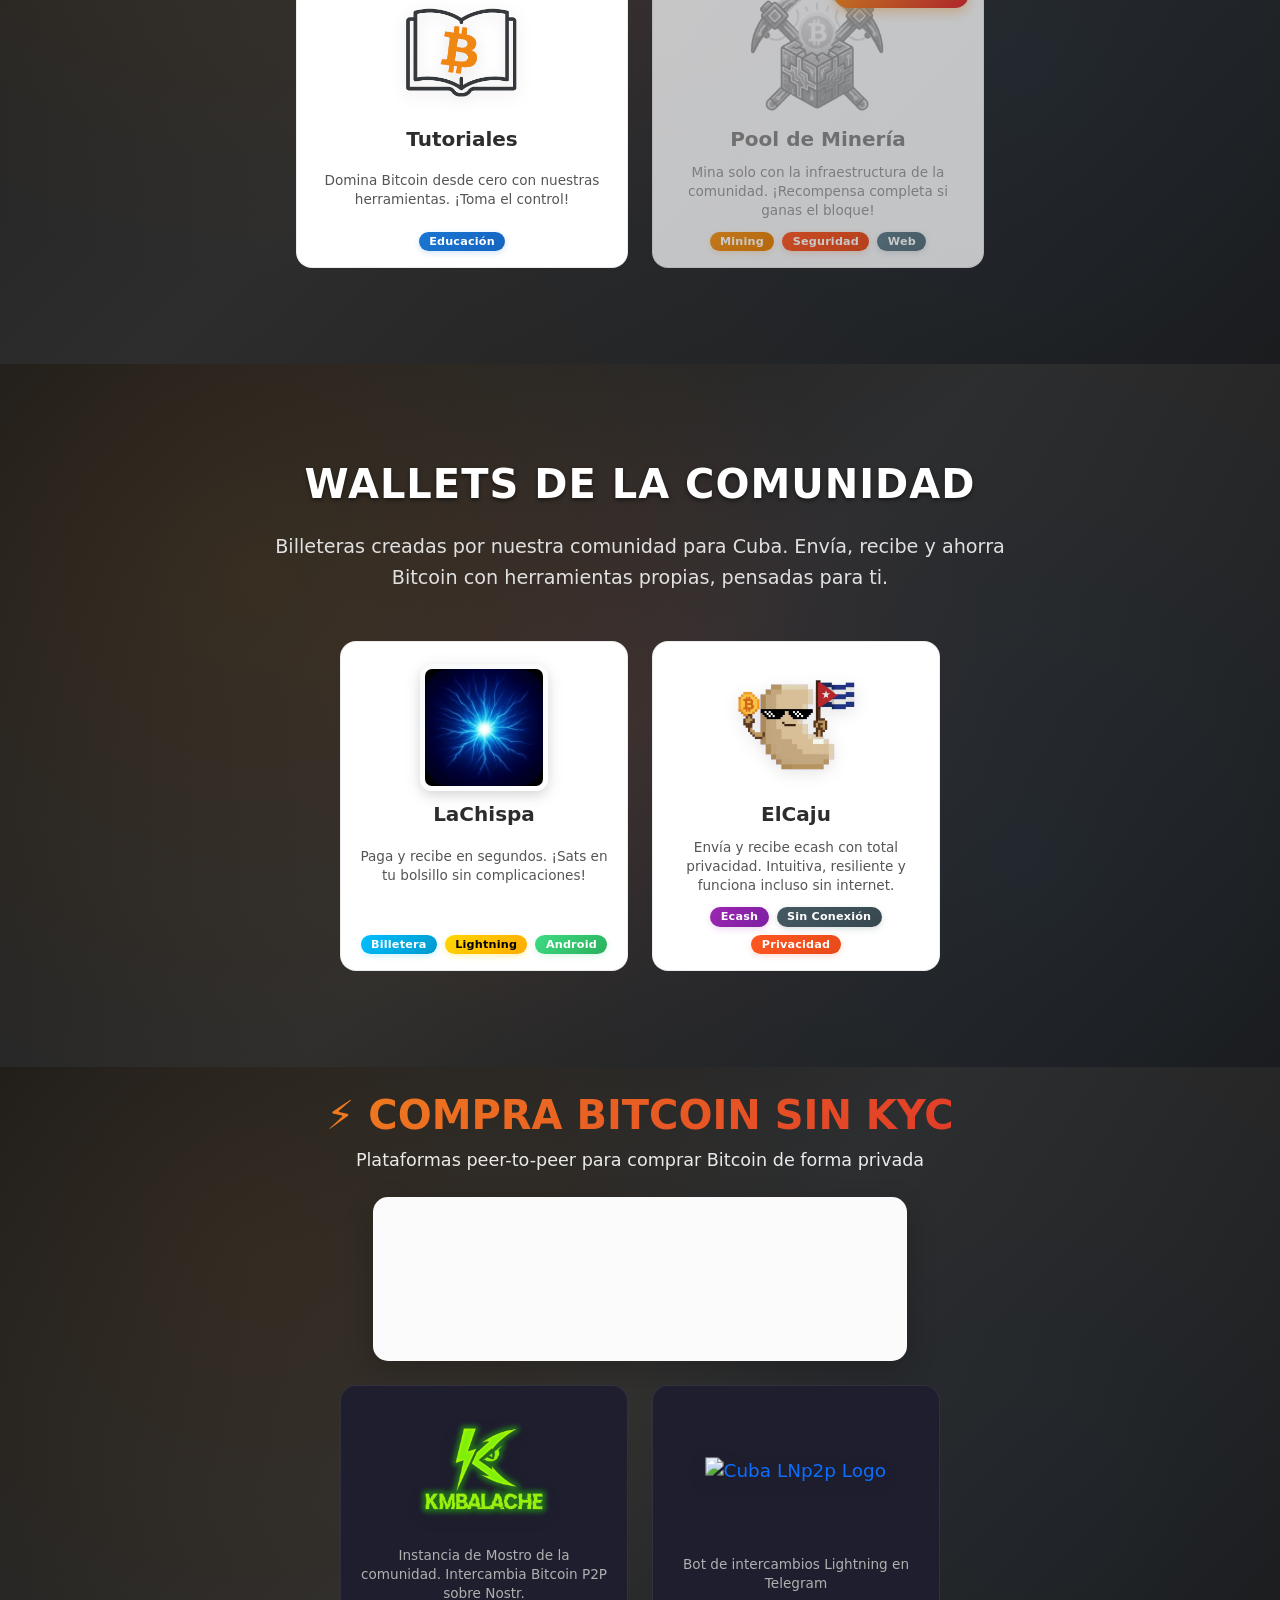
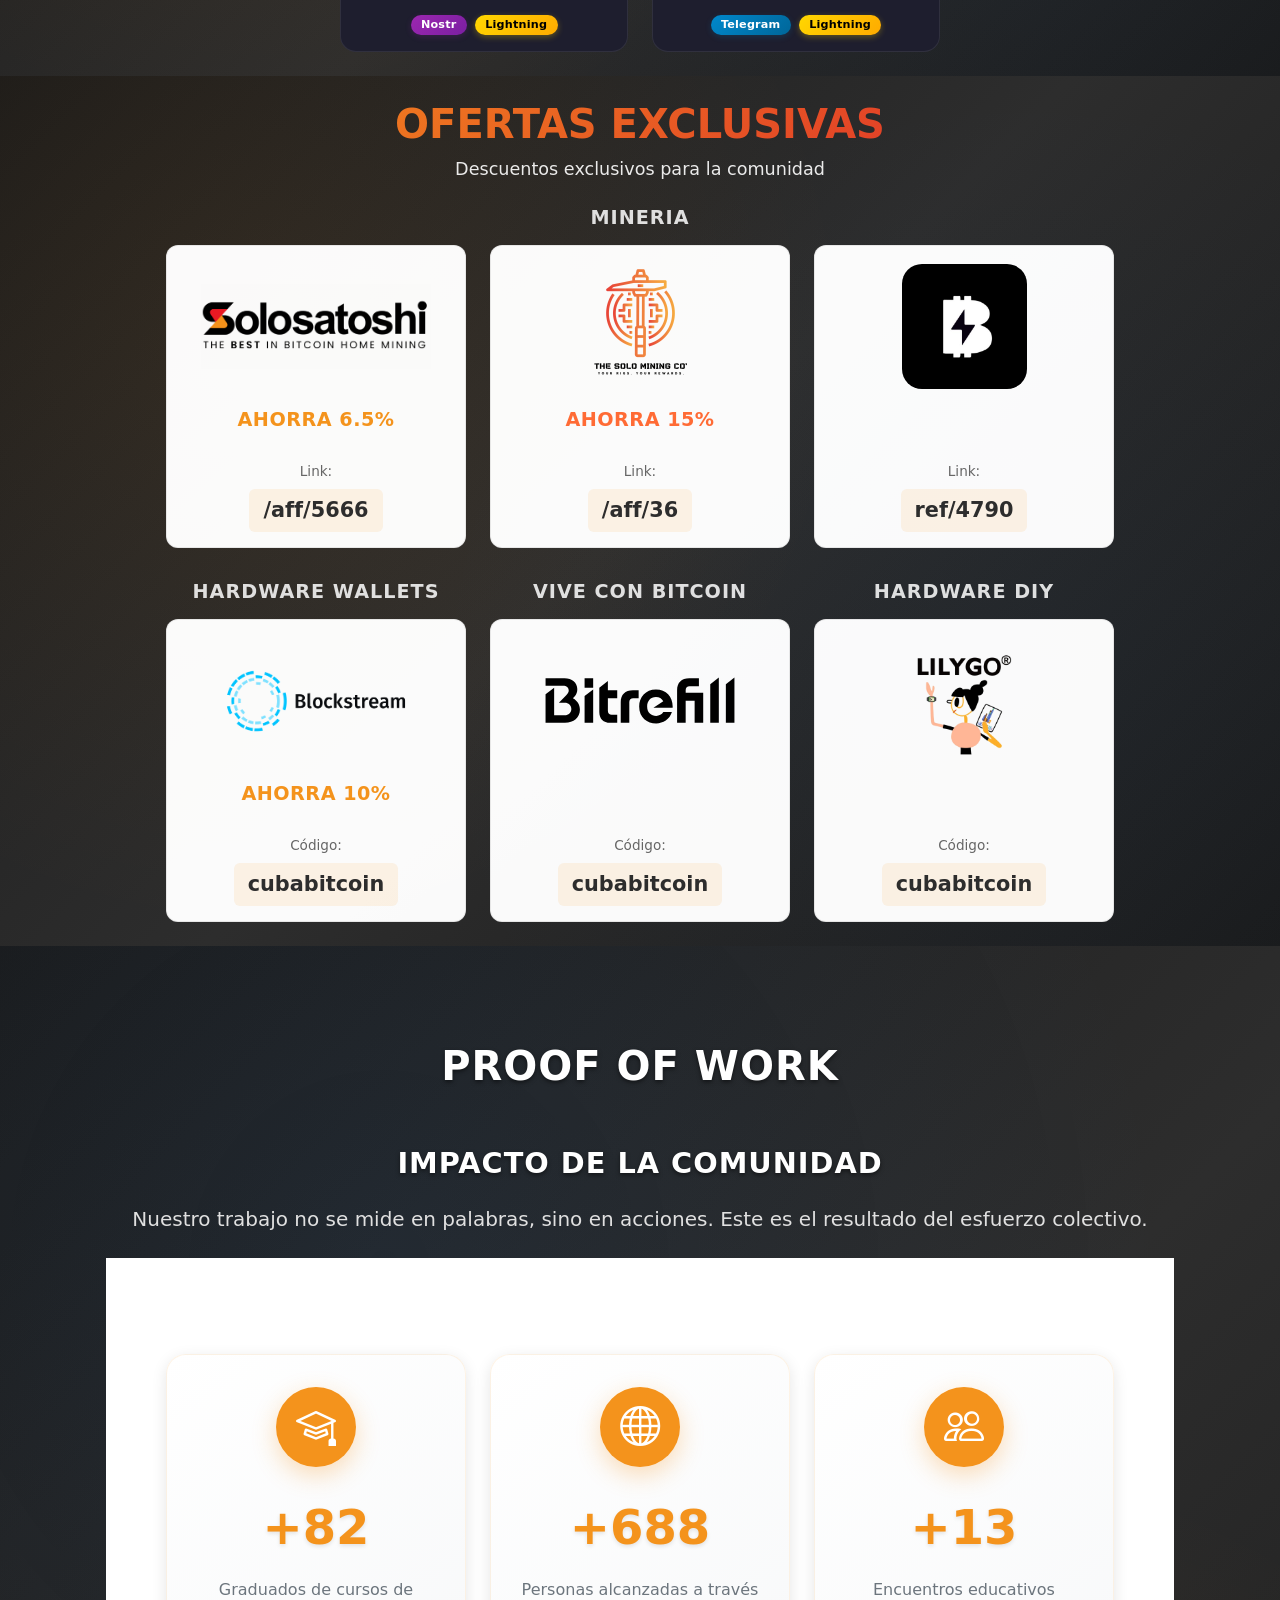
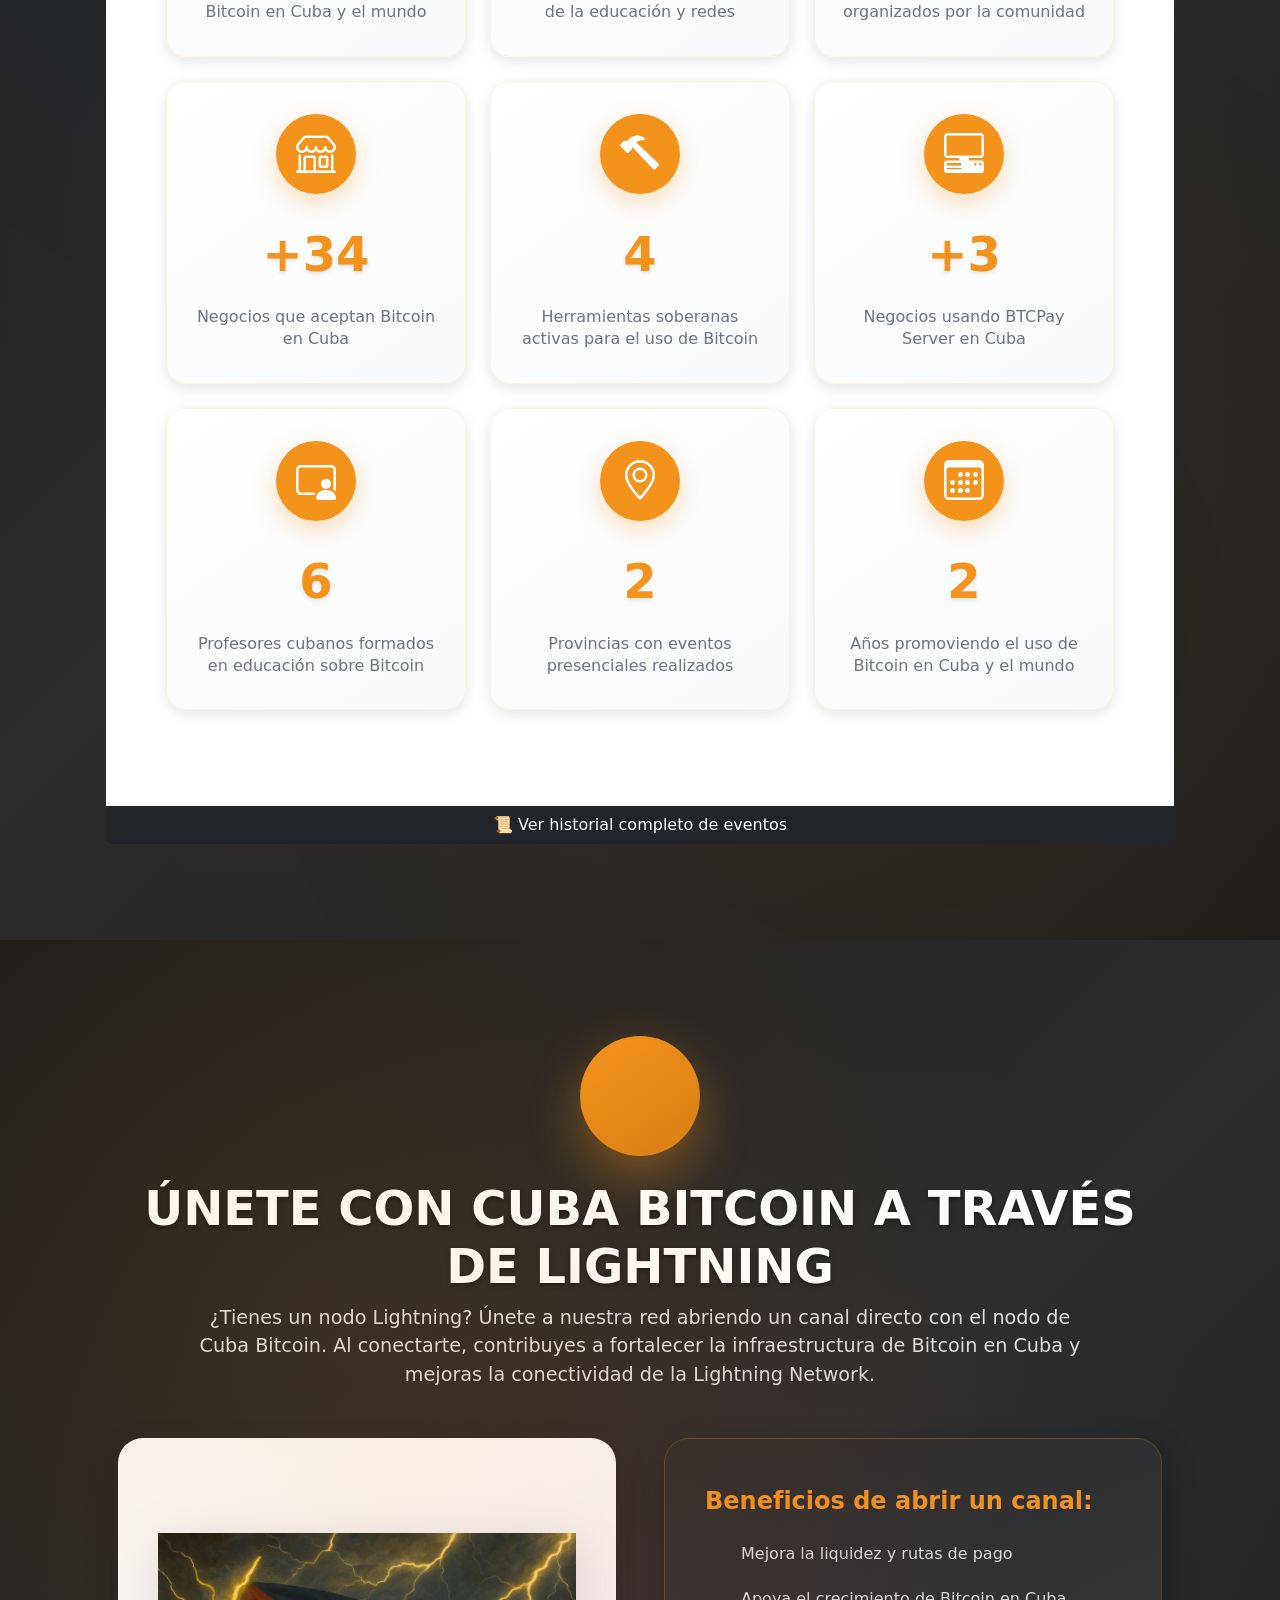
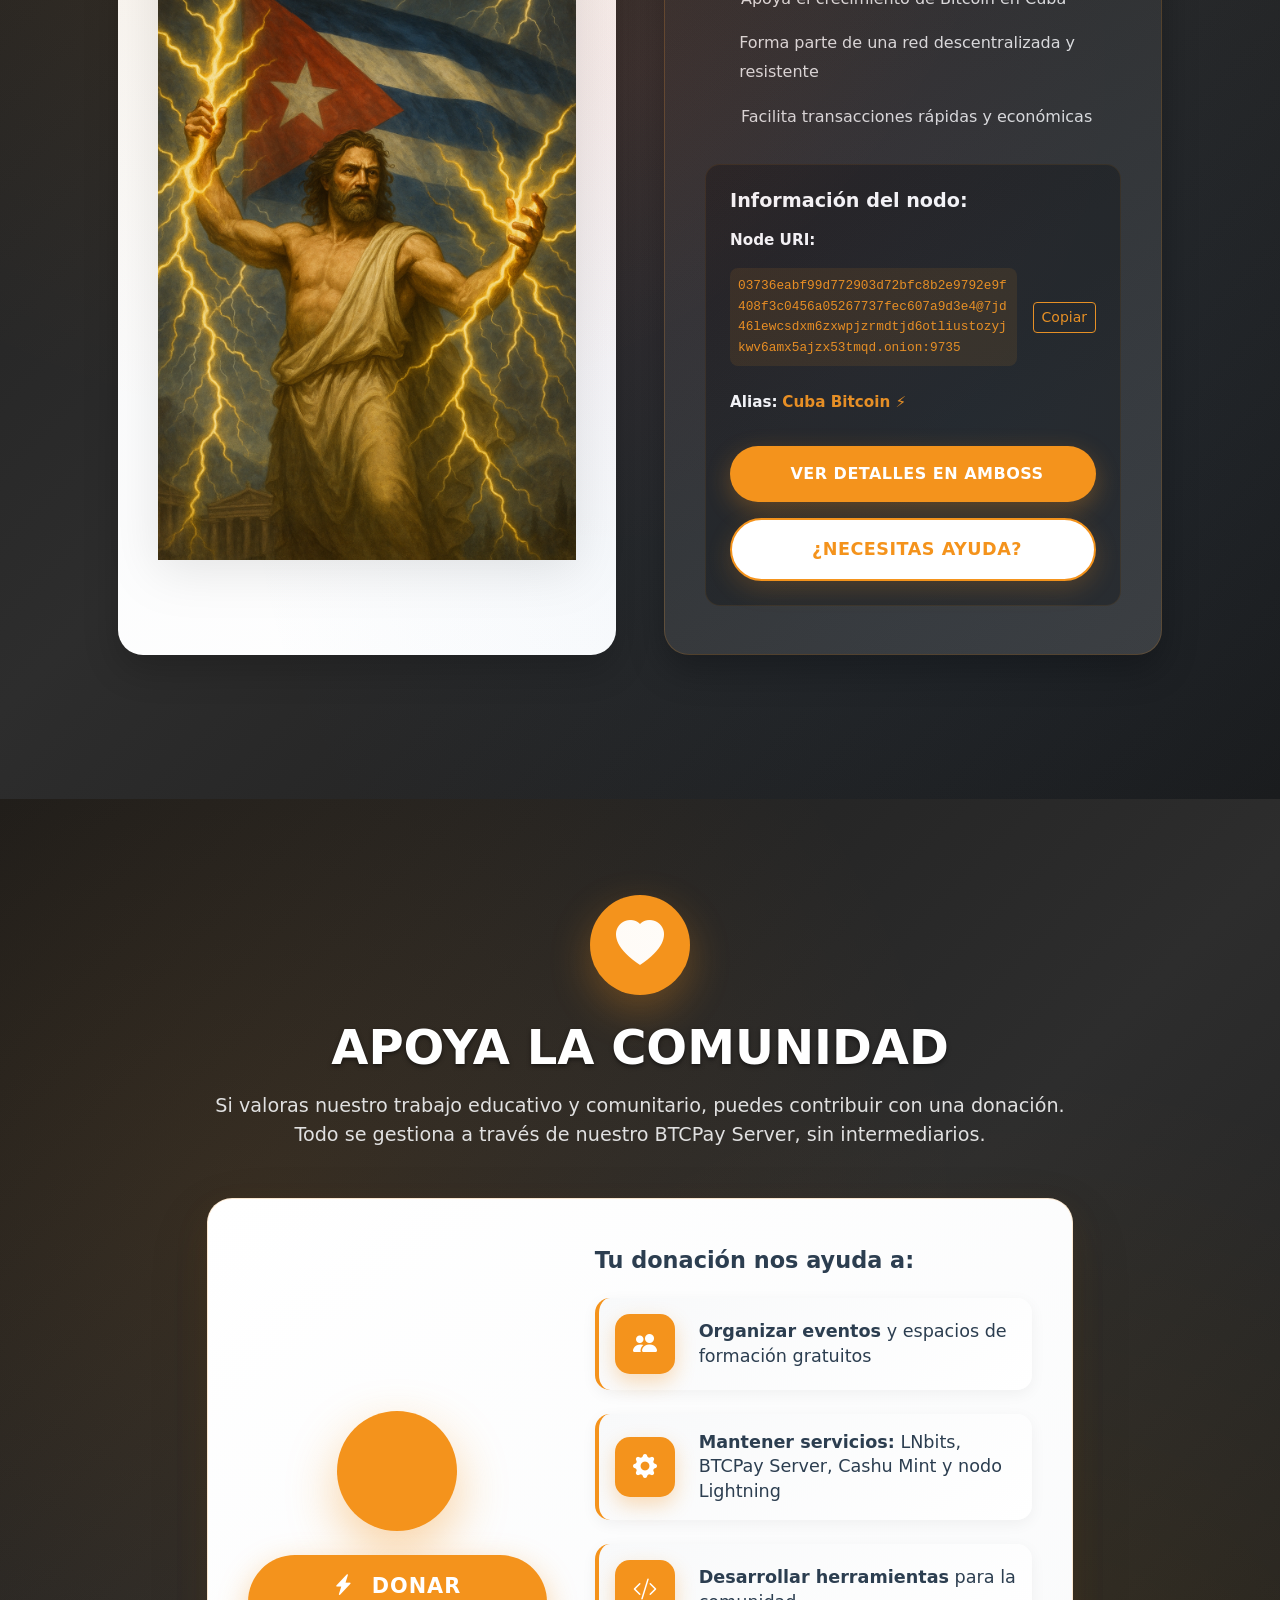
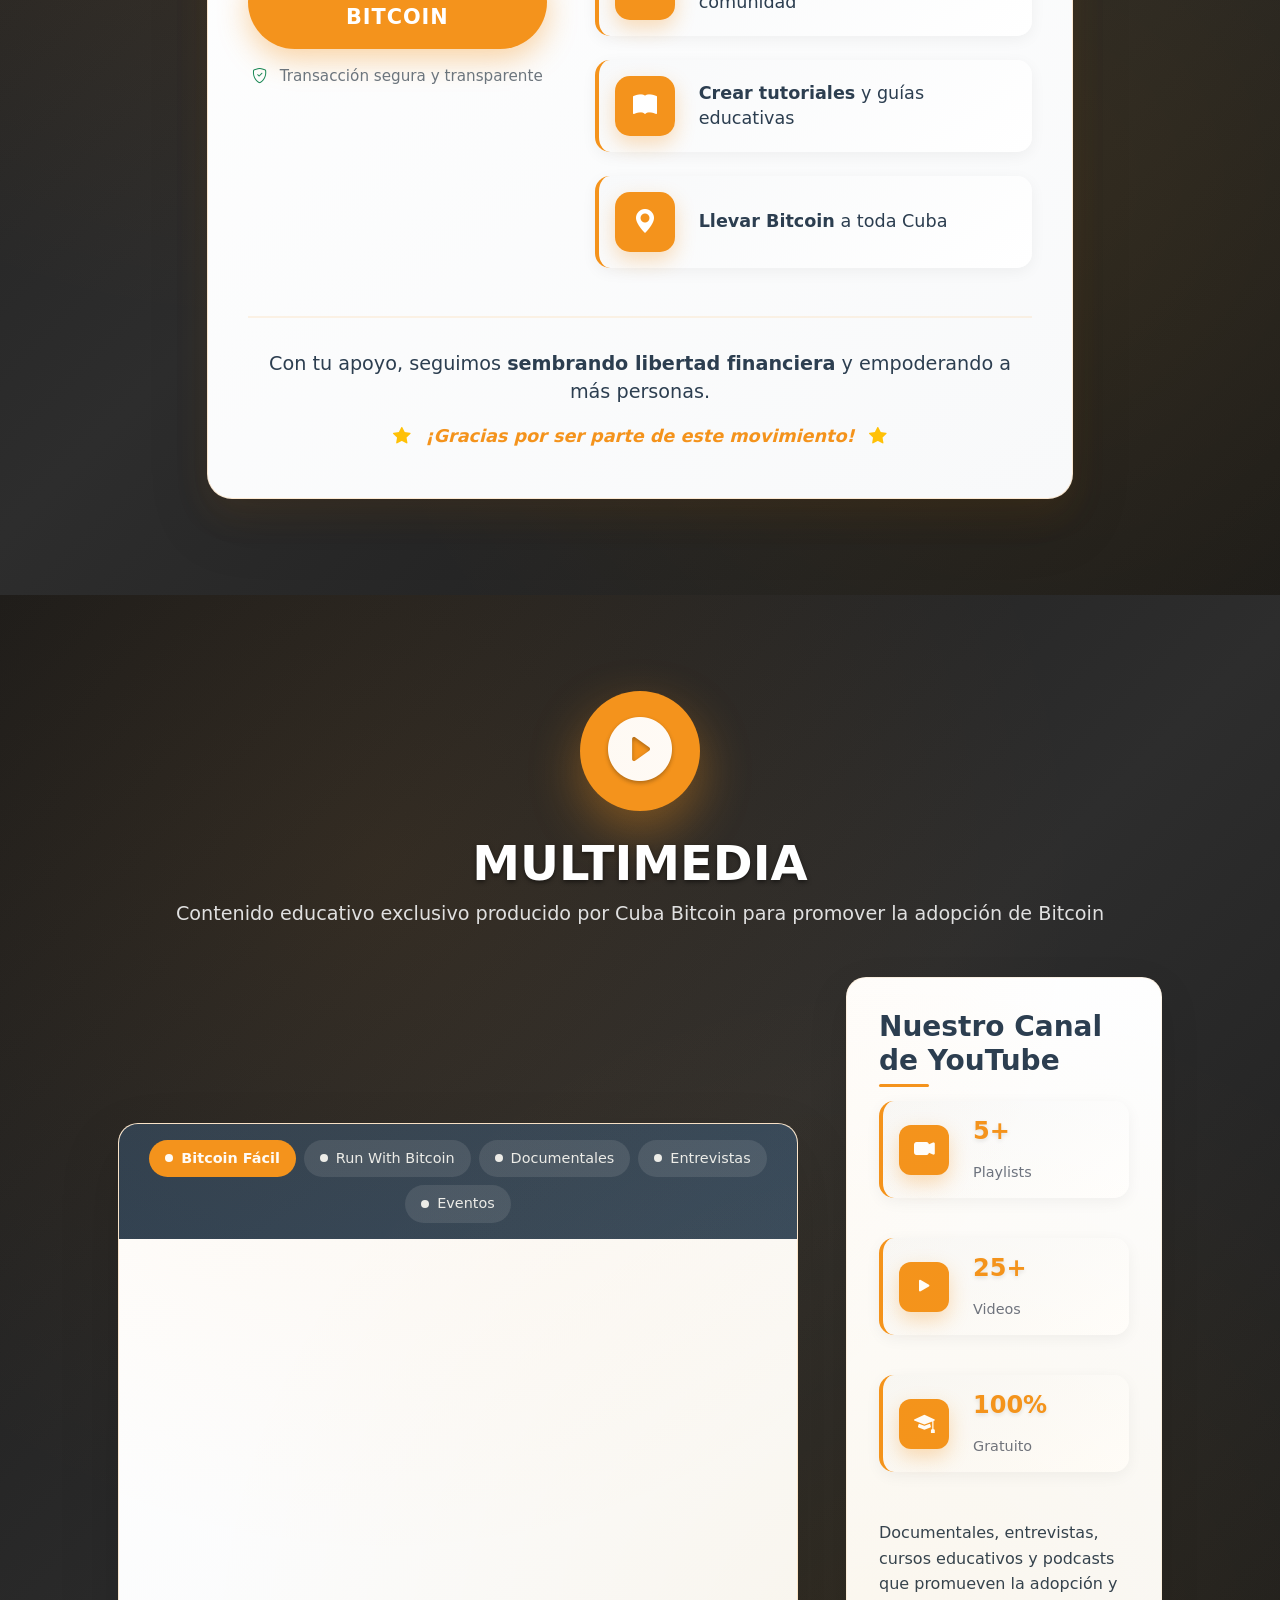
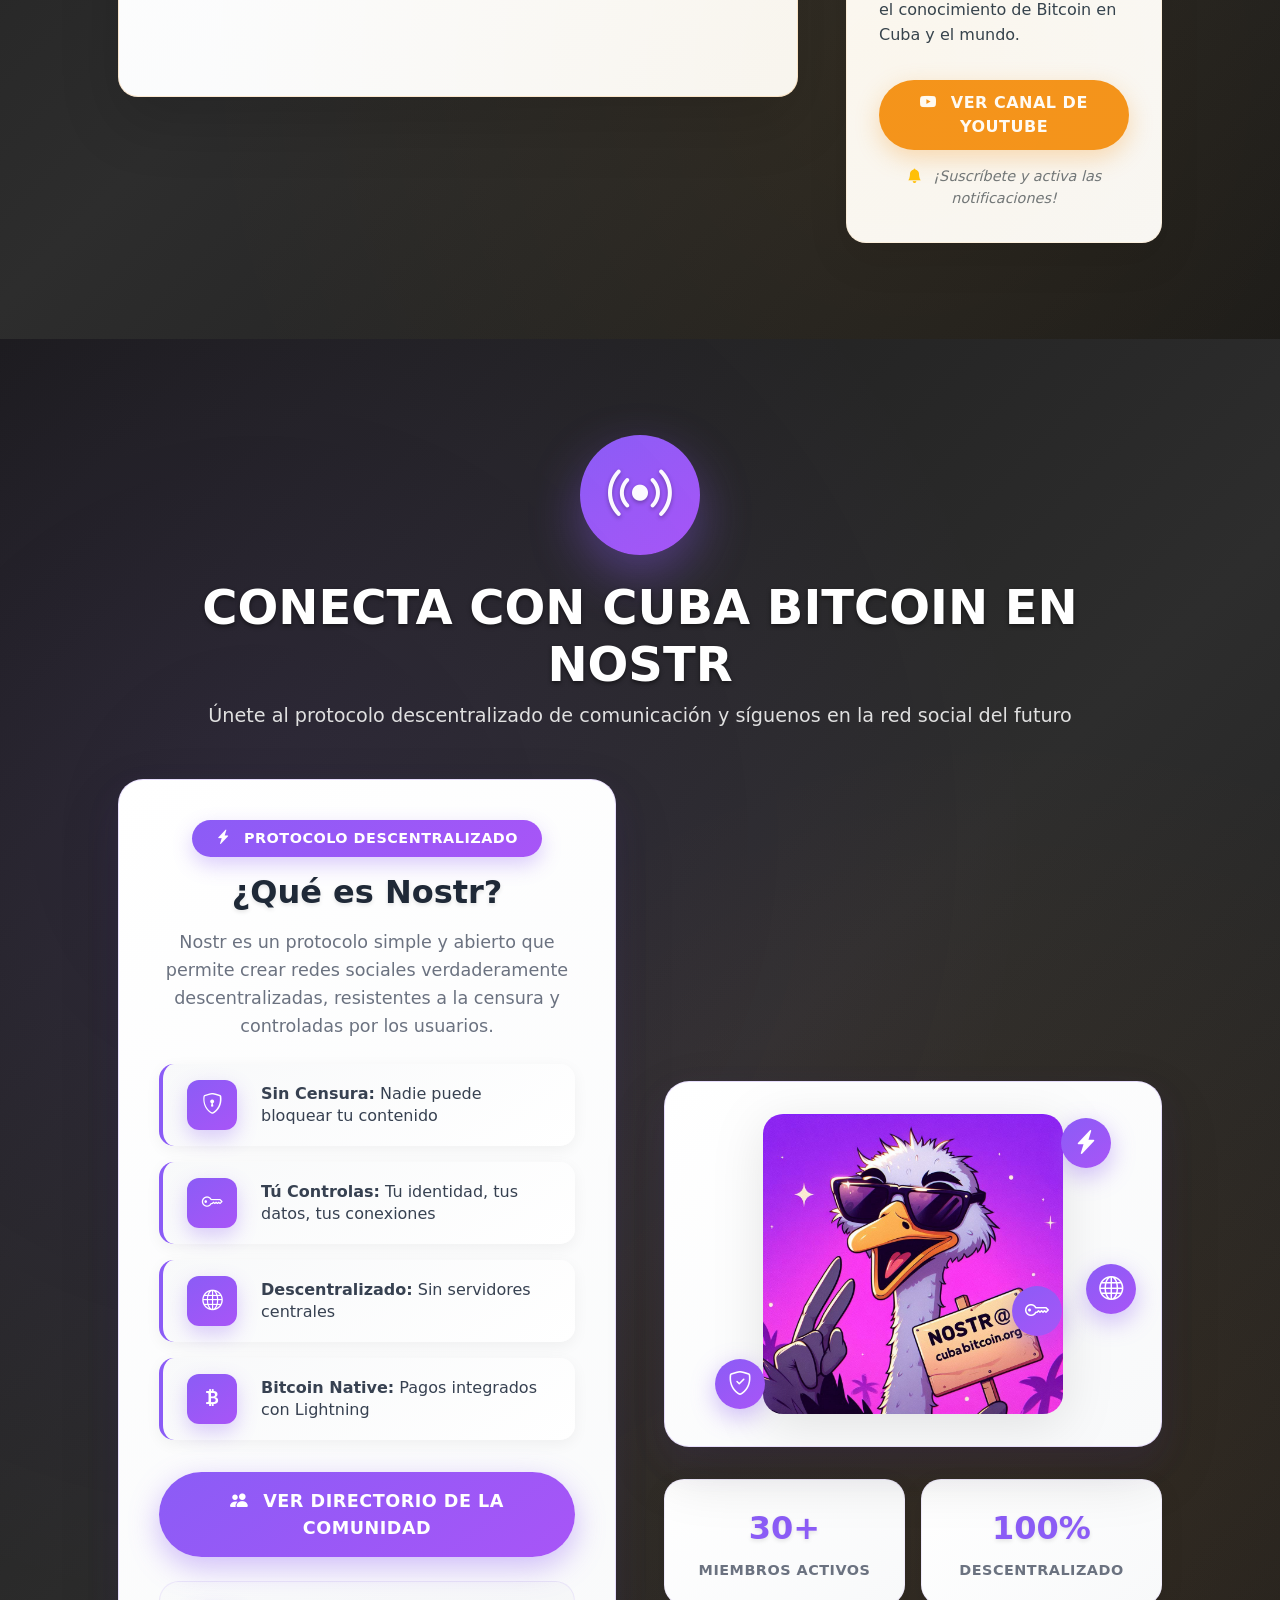
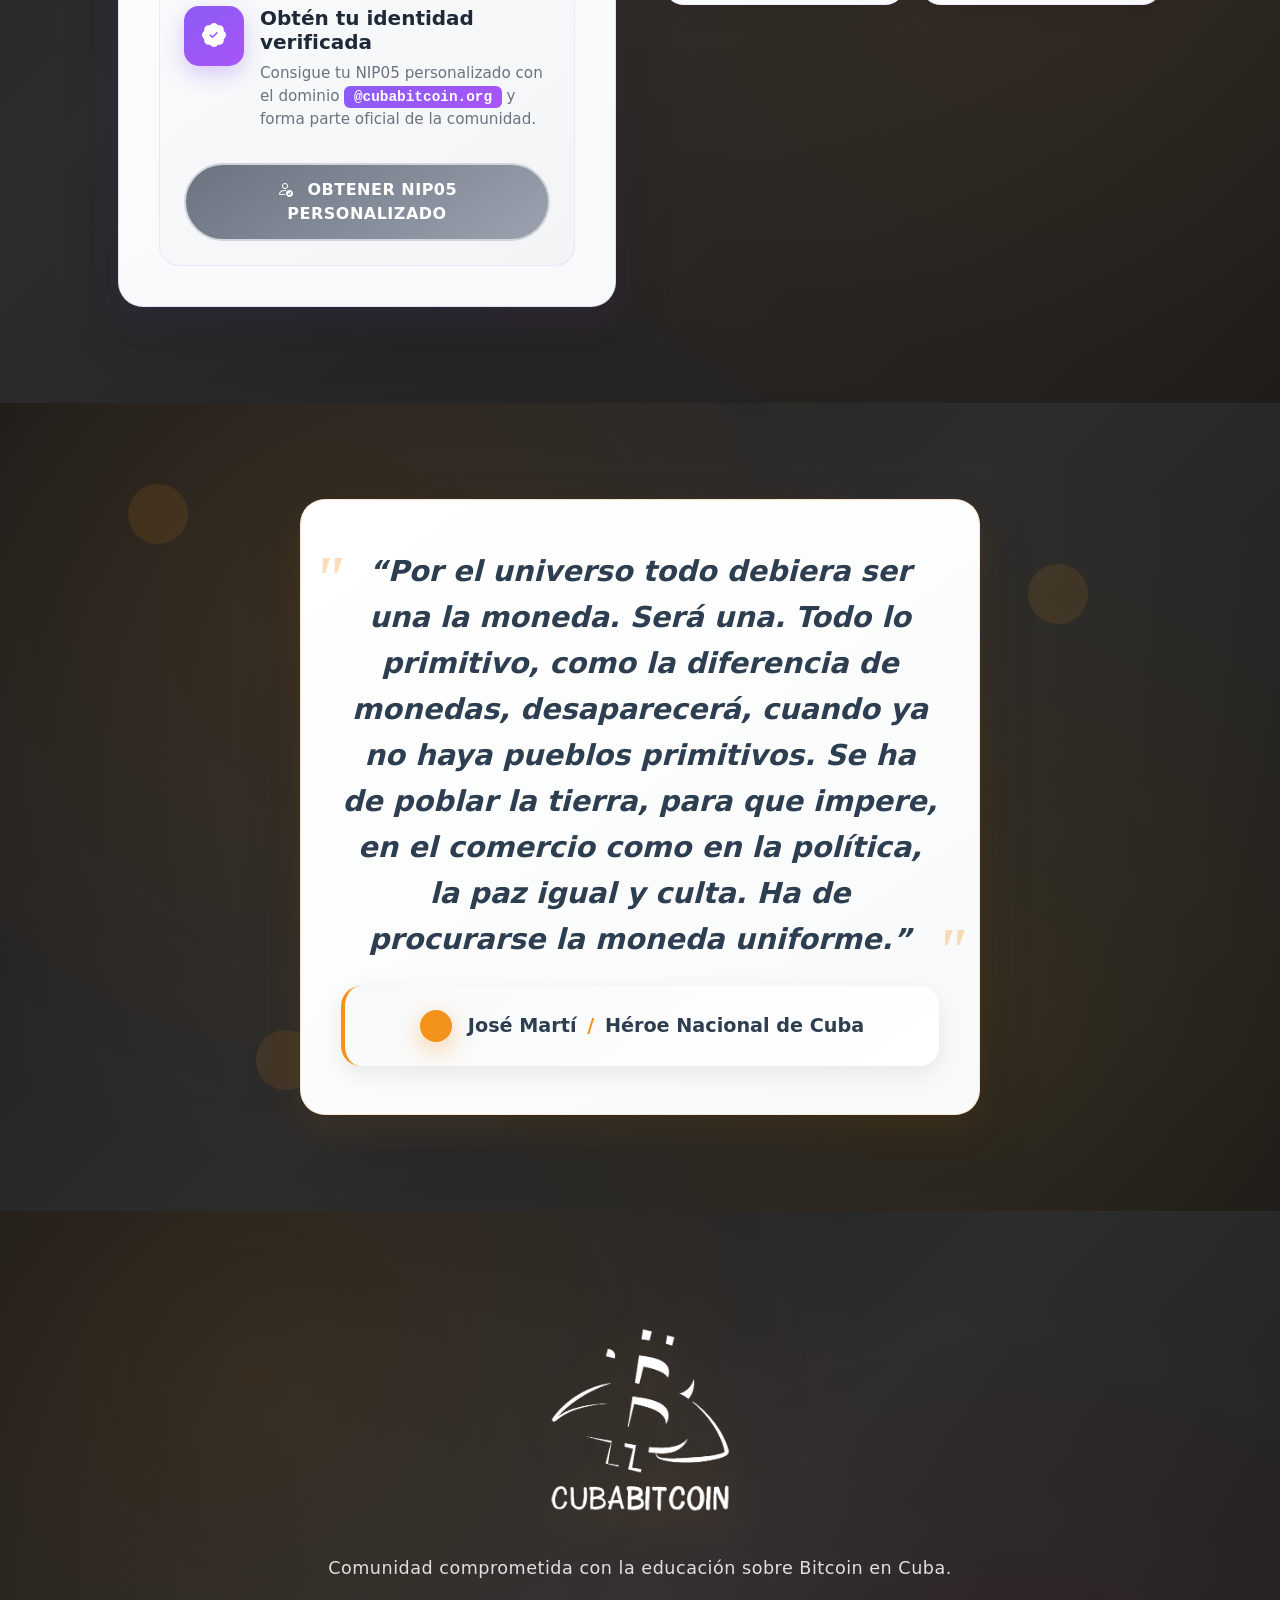
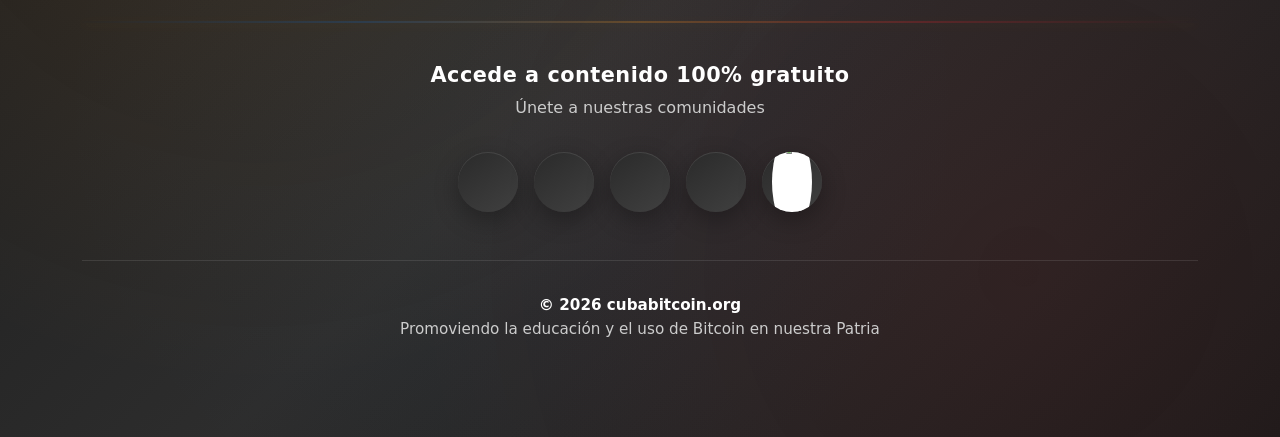
==== commit 8f8373bd: "fix menu" ====
--- a/index.html
+++ b/index.html
@@ -127,12 +127,12 @@
   <body id="top" data-bs-spy="scroll" data-bs-target="#navbar-example2" data-bs-root-margin="0px 0px -40%" data-bs-smooth-scroll="true" tabindex="0" class="mt-6">
 
         <!-- Responsive navbar-->
-        <nav id="navbar-example2" class="navbar navbar-expand-lg navbar-dark fixed-top bg-dark text-light">
+        <nav id="navbar-example2" class="navbar navbar-expand-xxl navbar-dark fixed-top bg-dark text-light">
             <div class="container-xl px-5">
                 <a class="navbar-brand" href="#"><img src="img/CubaBitcoin-Hztal-BLANCO-transp.png" alt="Cuba Bitcoin - Comunidad de educación Bitcoin en Cuba" id="navbar-logo"></a>
                 <button class="navbar-toggler" type="button" data-bs-toggle="collapse" data-bs-target="#navbarSupportedContent" aria-controls="navbarSupportedContent" aria-expanded="false" aria-label="Toggle navigation"><span class="navbar-toggler-icon"></span></button>
                 <div class="collapse navbar-collapse" id="navbarSupportedContent">
-                    <ul class="navbar-nav ms-auto mb-2 mb-lg-0 fw-bold text-uppercase">
+                    <ul class="navbar-nav ms-auto mb-2 mb-xxl-0 fw-bold text-uppercase">
                         <li class="nav-item"><a class="nav-link" href="#top">Inicio</a></li>
                         <li class="nav-item"><a class="nav-link" href="#scrollspytools">Servicios</a></li>
                         <li class="nav-item"><a class="nav-link" href="#scrollspybuy">Compra BTC</a></li>
@@ -143,7 +143,7 @@
                         <li class="nav-item"><a class="nav-link" href="#scrollspynostr-anchor">Conecta</a></li>
                         <li class="nav-item"><a class="nav-link" href="#scrollspycontact">Contacto</a></li>
                         <!-- Language Switcher -->
-                        <li class="nav-item dropdown ms-lg-3">
+                        <li class="nav-item dropdown ms-xxl-3">
                             <a class="nav-link dropdown-toggle" href="#" role="button" data-bs-toggle="dropdown" aria-expanded="false">
                                 <i class="bi bi-globe2 me-1"></i>ES
                             </a>
--- a/css/global.css
+++ b/css/global.css
@@ -105,6 +105,7 @@
 .hero-slide {
   position: relative;
   min-height: 100vh;
+  overflow: hidden;
 }
 
 .hero-slide img {
@@ -136,12 +137,14 @@
   z-index: 2;
   width: 90%;
   max-width: 800px;
+  max-height: calc(100vh - 10rem);
+  overflow: hidden;
 }
 
 .hero-title {
-  font-size: 3.5rem;
+  font-size: 3rem;
   color: #ffffff;
-  text-shadow: 3px 3px 6px rgba(0, 0, 0, 0.9), 
+  text-shadow: 3px 3px 6px rgba(0, 0, 0, 0.9),
                1px 1px 3px rgba(0, 0, 0, 0.8);
   font-weight: 900;
   letter-spacing: 2px;
@@ -155,11 +158,11 @@
 }
 
 .hero-subtitle {
-  font-size: 1.5rem;
+  font-size: 1.25rem;
   color: #f8f9fa;
   text-shadow: 2px 2px 4px rgba(0, 0, 0, 0.9);
-  line-height: 1.6;
-  margin-bottom: 2rem;
+  line-height: 1.5;
+  margin-bottom: 1.5rem;
   font-weight: 500;
 }
 
@@ -4368,26 +4371,7 @@
     display: none;
   }
   
-  /* Navbar mejor en móviles */
-  .navbar-nav {
-    text-align: center;
-  }
-  
-  .navbar-nav .nav-link {
-    padding: 0.75rem 1rem;
-    border-bottom: 1px solid rgba(255,255,255,0.1);
-  }
-  
-  .navbar-nav .nav-link:last-child {
-    border-bottom: none;
-  }
-  
-  .navbar-collapse {
-    background-color: rgba(0,0,0,0.95);
-    margin-top: 1rem;
-    border-radius: 0.5rem;
-    padding: 1rem;
-  }
+  /* Navbar styles moved to @media (max-width: 1399px) below */
   
   /* Multimedia section responsive */
   #playlistCarousel iframe {
@@ -5889,8 +5873,28 @@
     font-size: 1.1rem;
 }
 
-/* Responsive: ocultar texto en móvil, solo mostrar icono */
-@media (max-width: 991px) {
+/* Navbar colapsado para pantallas menores a xxl */
+@media (max-width: 1399px) {
+    .navbar-nav {
+        text-align: center;
+    }
+
+    .navbar-nav .nav-link {
+        padding: 0.75rem 1rem;
+        border-bottom: 1px solid rgba(255,255,255,0.1);
+    }
+
+    .navbar-nav .nav-link:last-child {
+        border-bottom: none;
+    }
+
+    .navbar-collapse {
+        background-color: rgba(0,0,0,0.95);
+        margin-top: 1rem;
+        border-radius: 0.5rem;
+        padding: 1rem;
+    }
+
     .navbar .dropdown-toggle {
         padding: 0.5rem;
     }
--- a/css/global.css
+++ b/css/global.css
@@ -105,6 +105,7 @@
 .hero-slide {
   position: relative;
   min-height: 100vh;
+  overflow: hidden;
 }
 
 .hero-slide img {
@@ -136,12 +137,14 @@
   z-index: 2;
   width: 90%;
   max-width: 800px;
+  max-height: calc(100vh - 10rem);
+  overflow: hidden;
 }
 
 .hero-title {
-  font-size: 3.5rem;
+  font-size: 3rem;
   color: #ffffff;
-  text-shadow: 3px 3px 6px rgba(0, 0, 0, 0.9), 
+  text-shadow: 3px 3px 6px rgba(0, 0, 0, 0.9),
                1px 1px 3px rgba(0, 0, 0, 0.8);
   font-weight: 900;
   letter-spacing: 2px;
@@ -155,11 +158,11 @@
 }
 
 .hero-subtitle {
-  font-size: 1.5rem;
+  font-size: 1.25rem;
   color: #f8f9fa;
   text-shadow: 2px 2px 4px rgba(0, 0, 0, 0.9);
-  line-height: 1.6;
-  margin-bottom: 2rem;
+  line-height: 1.5;
+  margin-bottom: 1.5rem;
   font-weight: 500;
 }
 
@@ -4368,26 +4371,7 @@
     display: none;
   }
   
-  /* Navbar mejor en móviles */
-  .navbar-nav {
-    text-align: center;
-  }
-  
-  .navbar-nav .nav-link {
-    padding: 0.75rem 1rem;
-    border-bottom: 1px solid rgba(255,255,255,0.1);
-  }
-  
-  .navbar-nav .nav-link:last-child {
-    border-bottom: none;
-  }
-  
-  .navbar-collapse {
-    background-color: rgba(0,0,0,0.95);
-    margin-top: 1rem;
-    border-radius: 0.5rem;
-    padding: 1rem;
-  }
+  /* Navbar styles moved to @media (max-width: 1399px) below */
   
   /* Multimedia section responsive */
   #playlistCarousel iframe {
@@ -5889,8 +5873,28 @@
     font-size: 1.1rem;
 }
 
-/* Responsive: ocultar texto en móvil, solo mostrar icono */
-@media (max-width: 991px) {
+/* Navbar colapsado para pantallas menores a xxl */
+@media (max-width: 1399px) {
+    .navbar-nav {
+        text-align: center;
+    }
+
+    .navbar-nav .nav-link {
+        padding: 0.75rem 1rem;
+        border-bottom: 1px solid rgba(255,255,255,0.1);
+    }
+
+    .navbar-nav .nav-link:last-child {
+        border-bottom: none;
+    }
+
+    .navbar-collapse {
+        background-color: rgba(0,0,0,0.95);
+        margin-top: 1rem;
+        border-radius: 0.5rem;
+        padding: 1rem;
+    }
+
     .navbar .dropdown-toggle {
         padding: 0.5rem;
     }
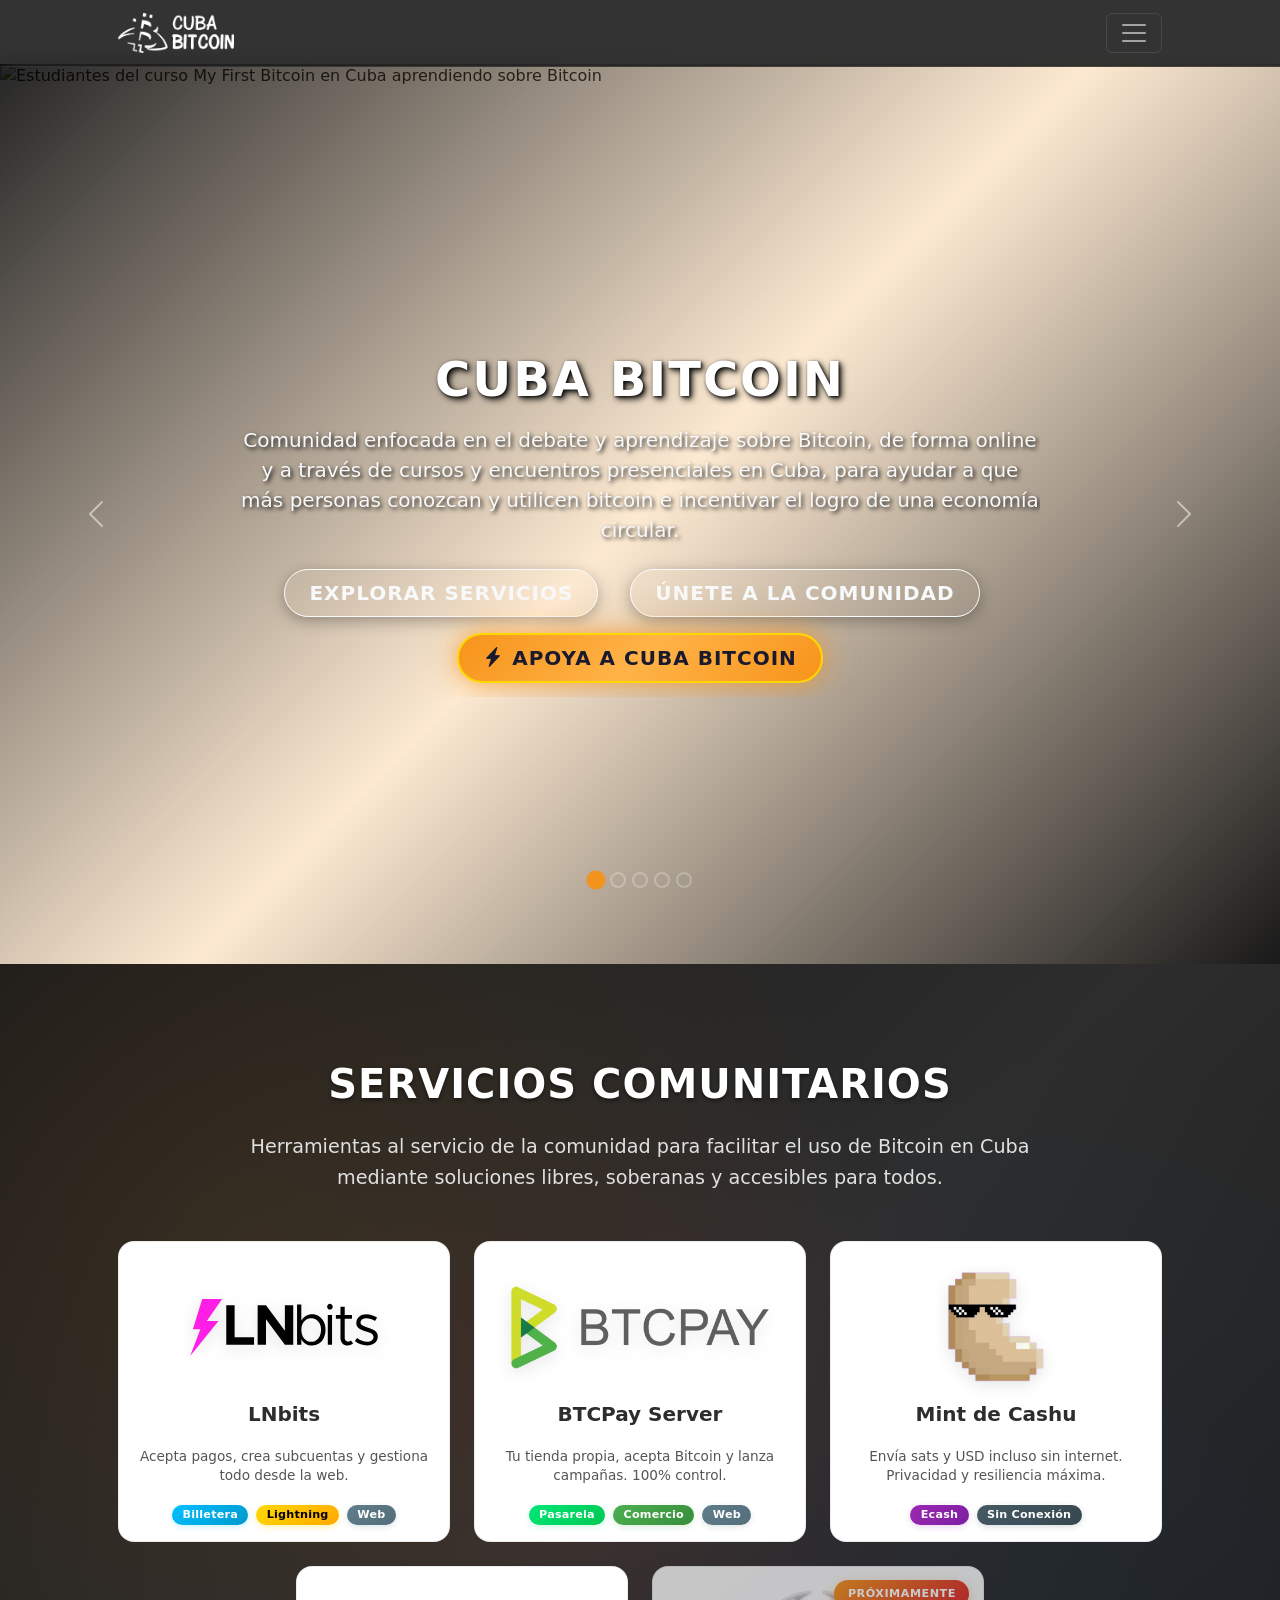
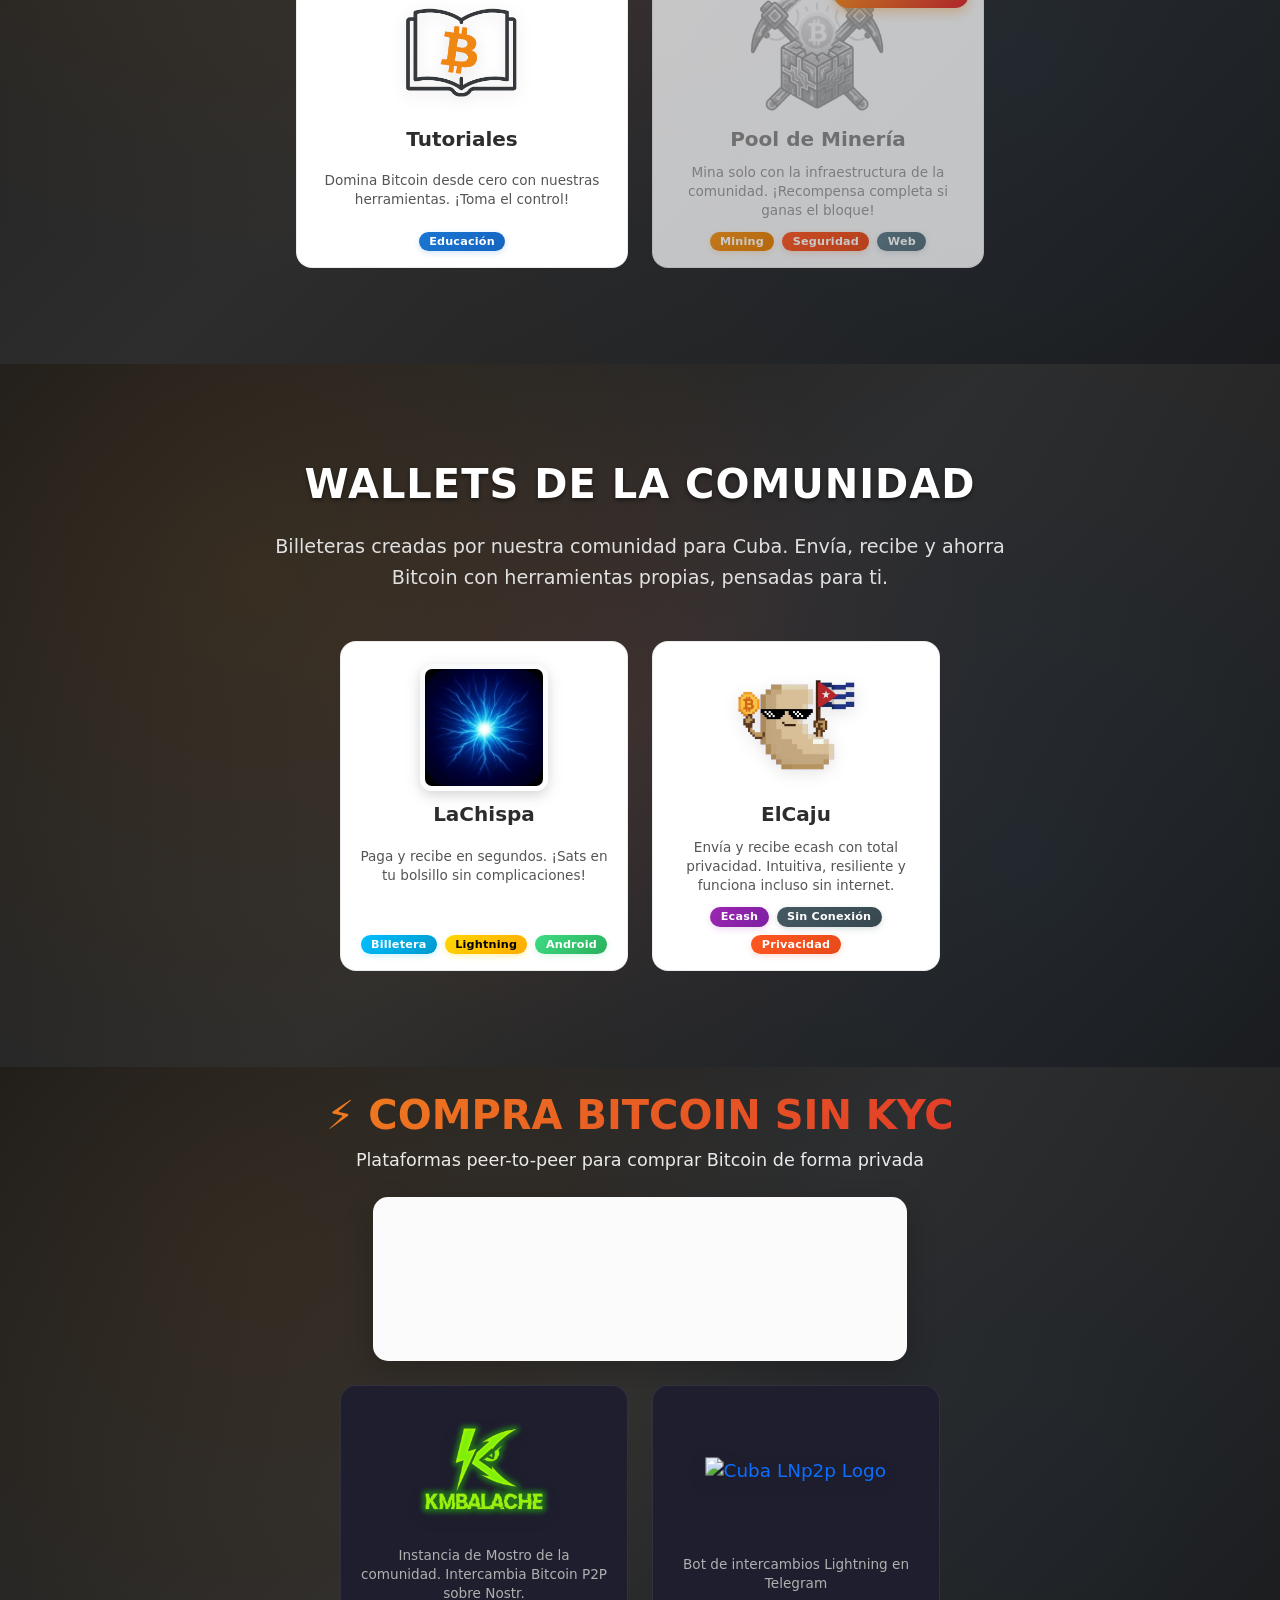
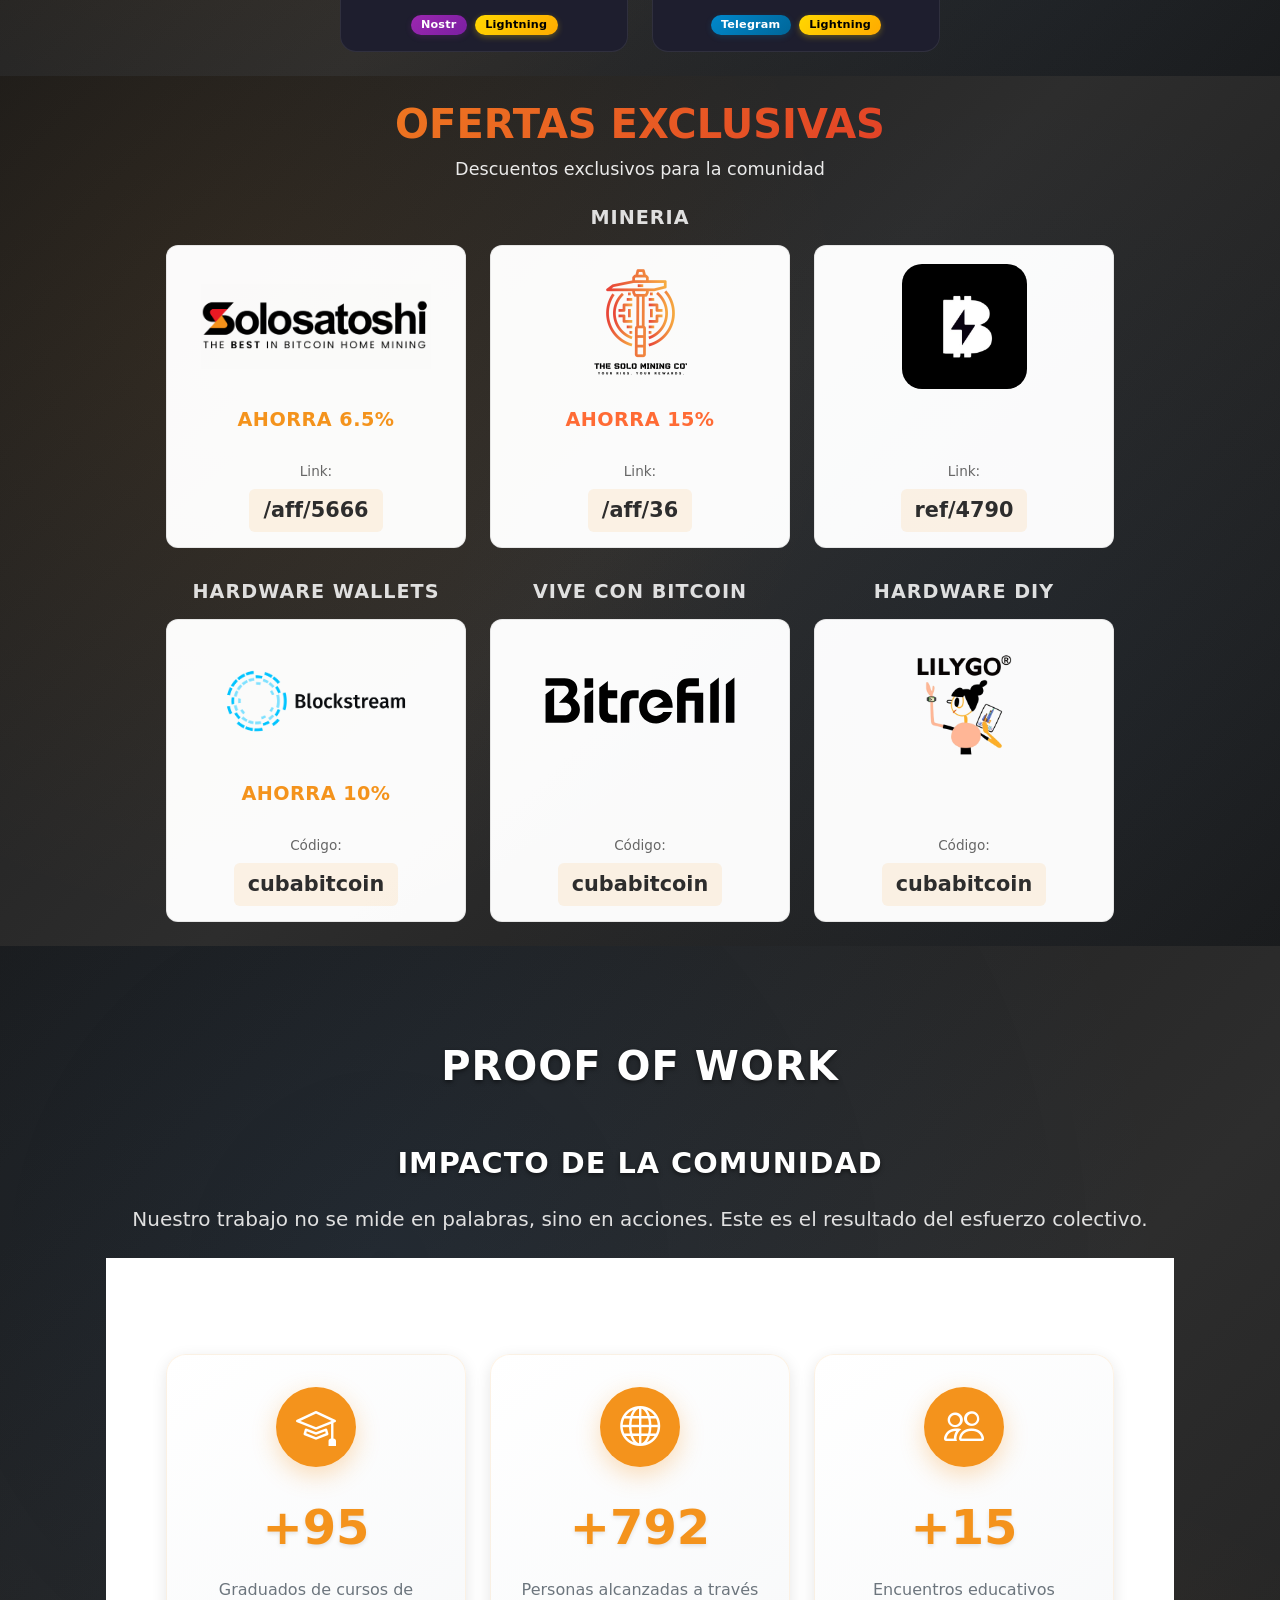
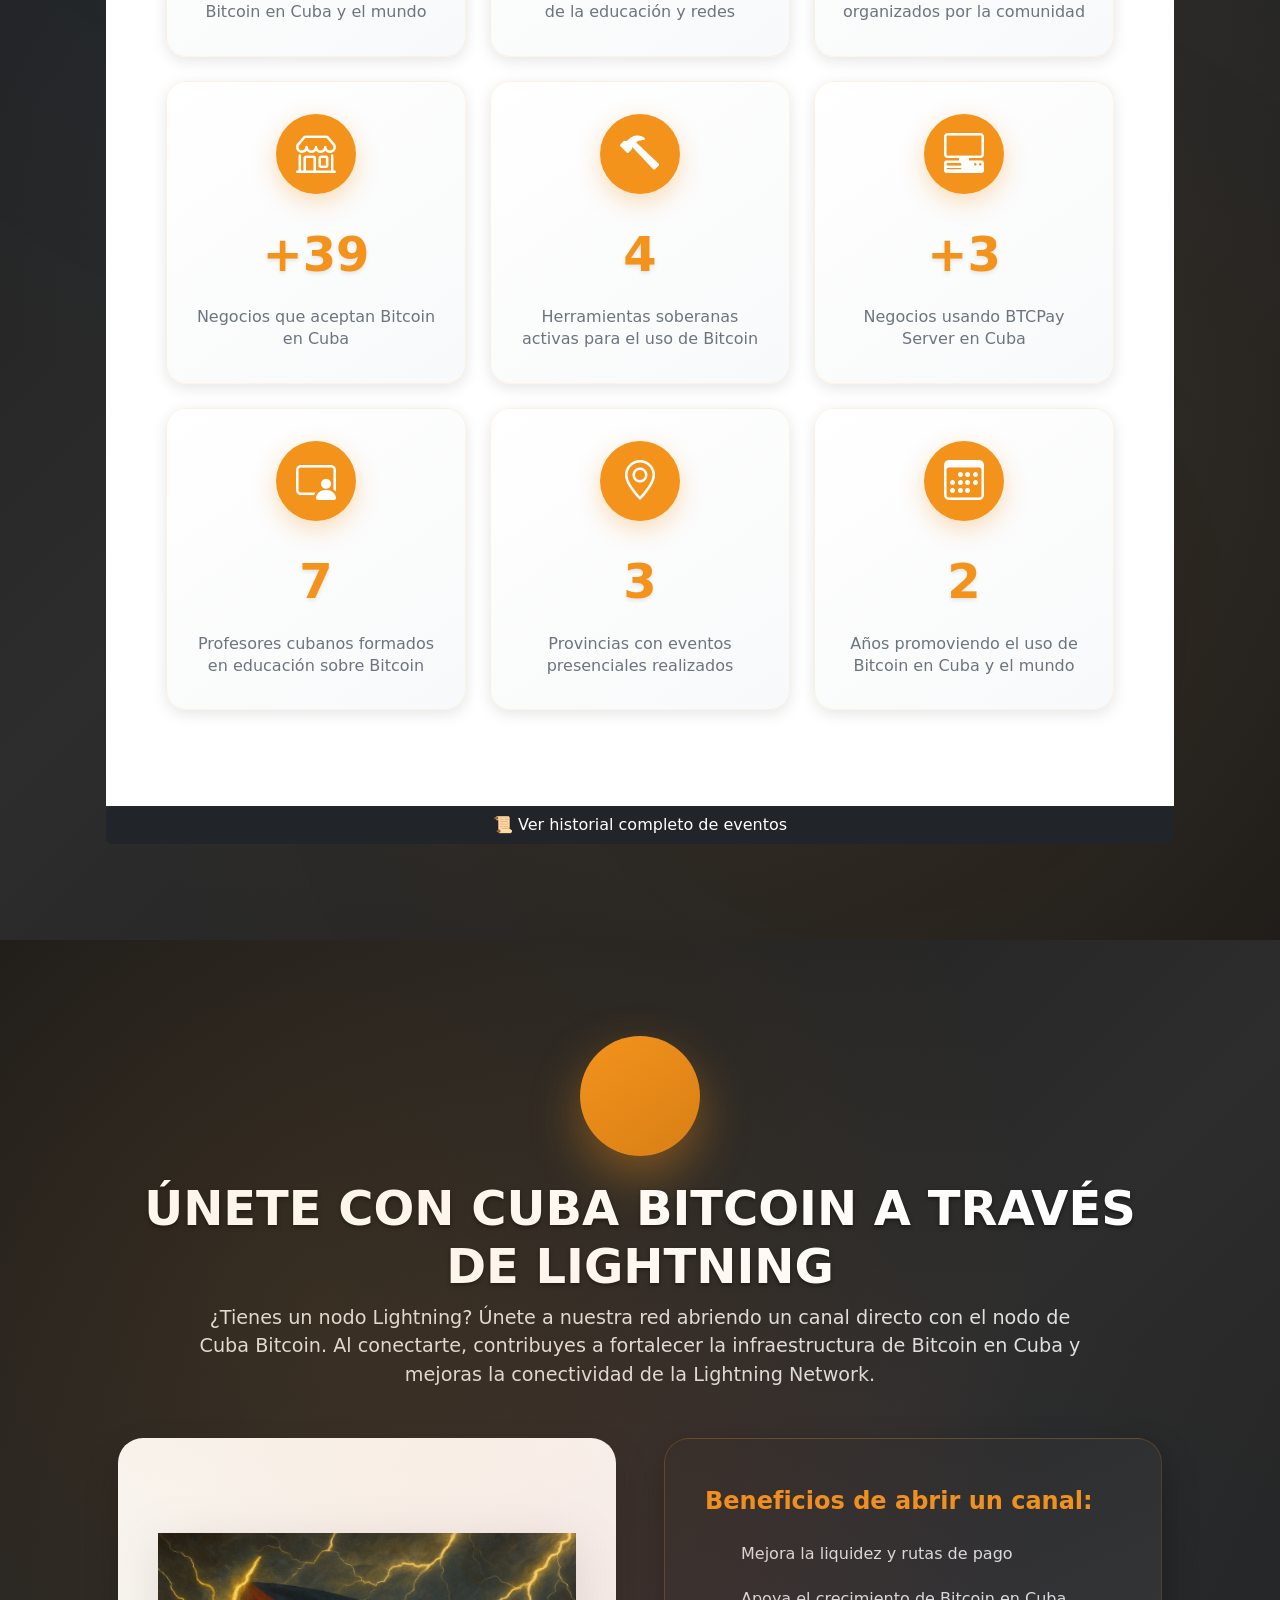
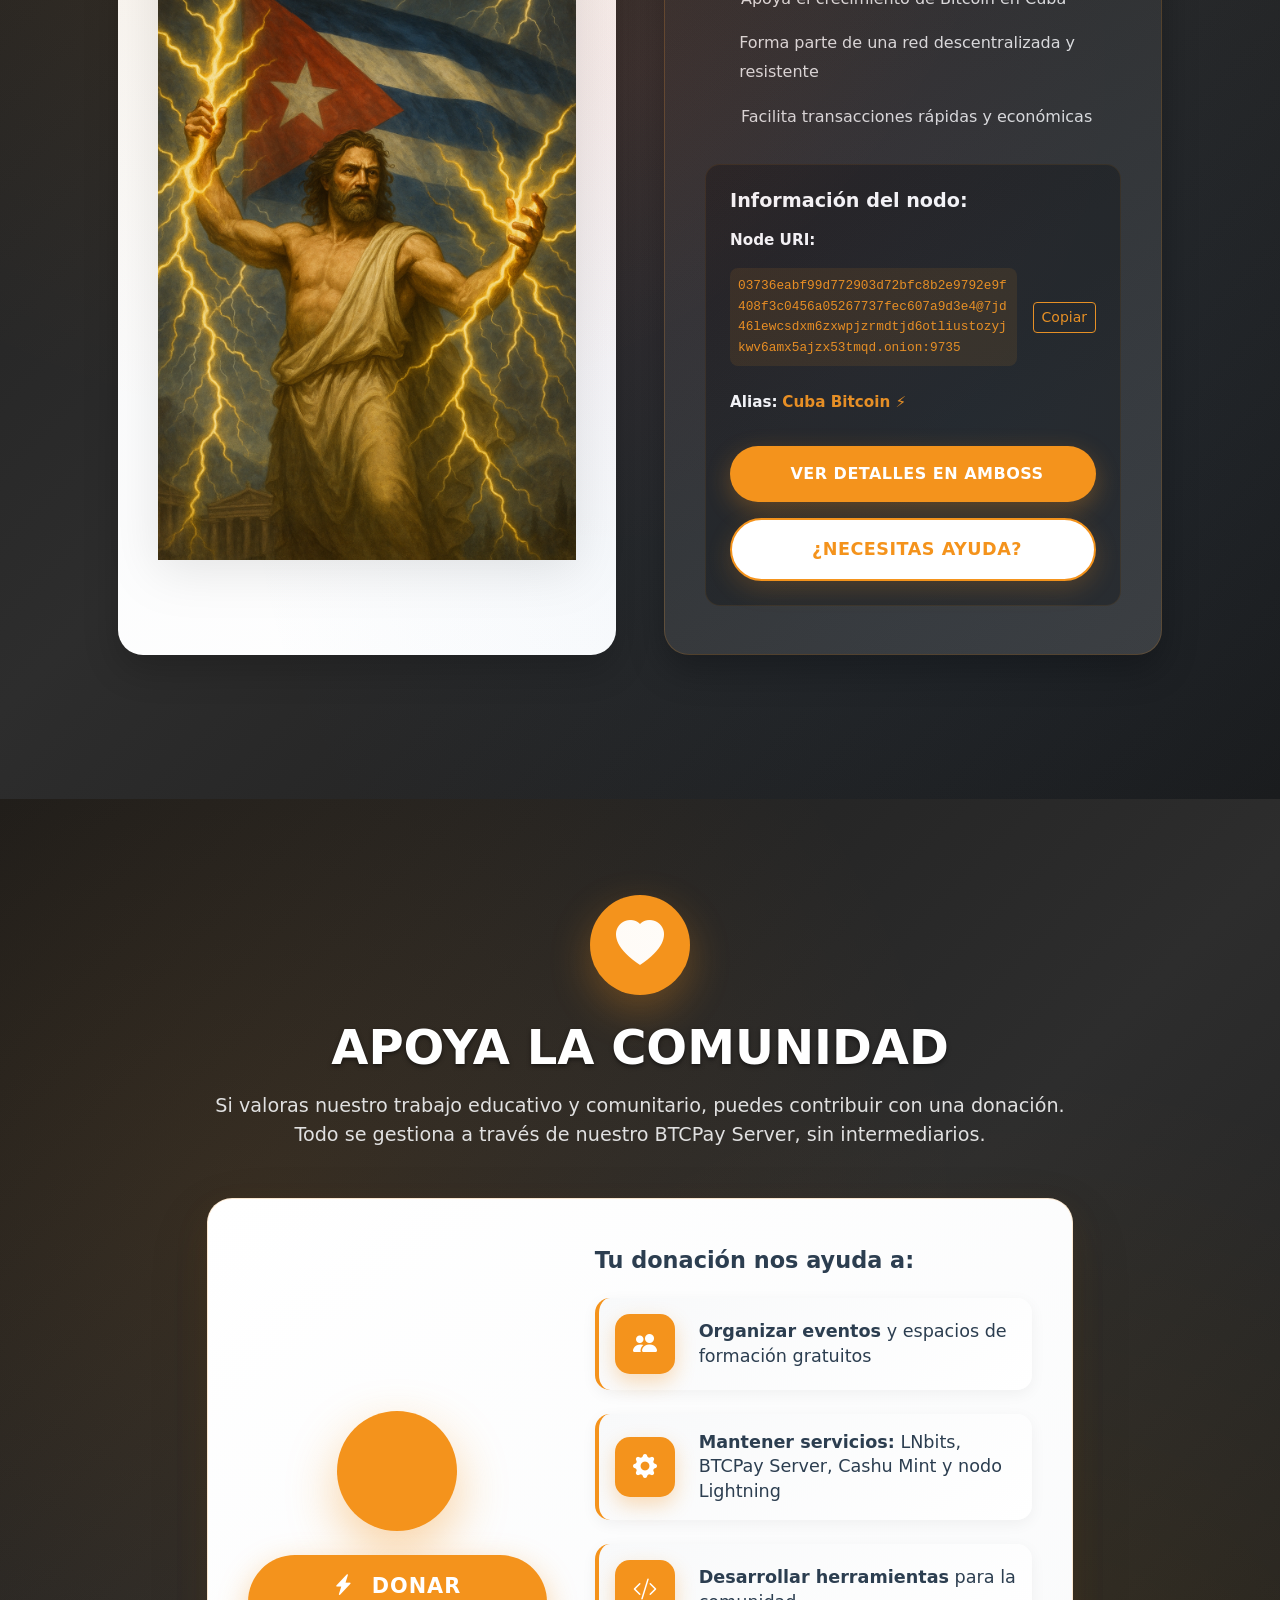
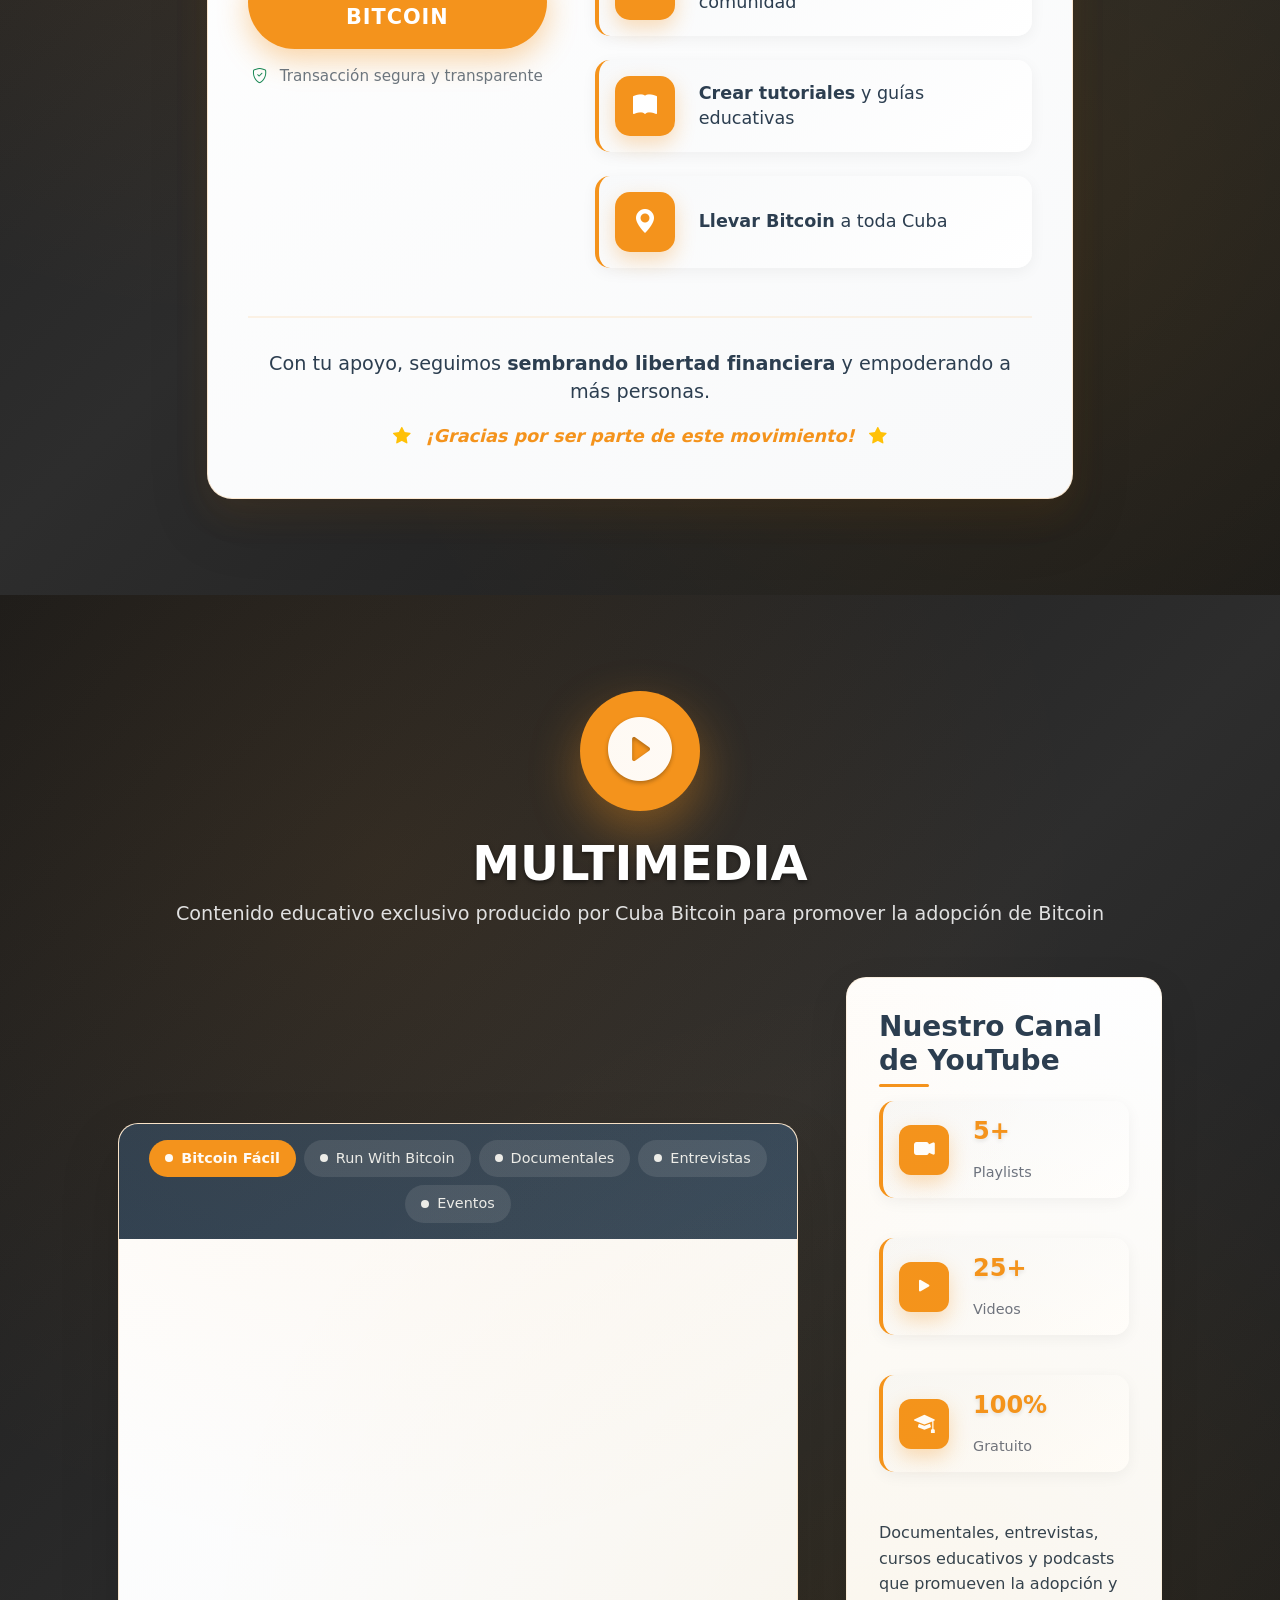
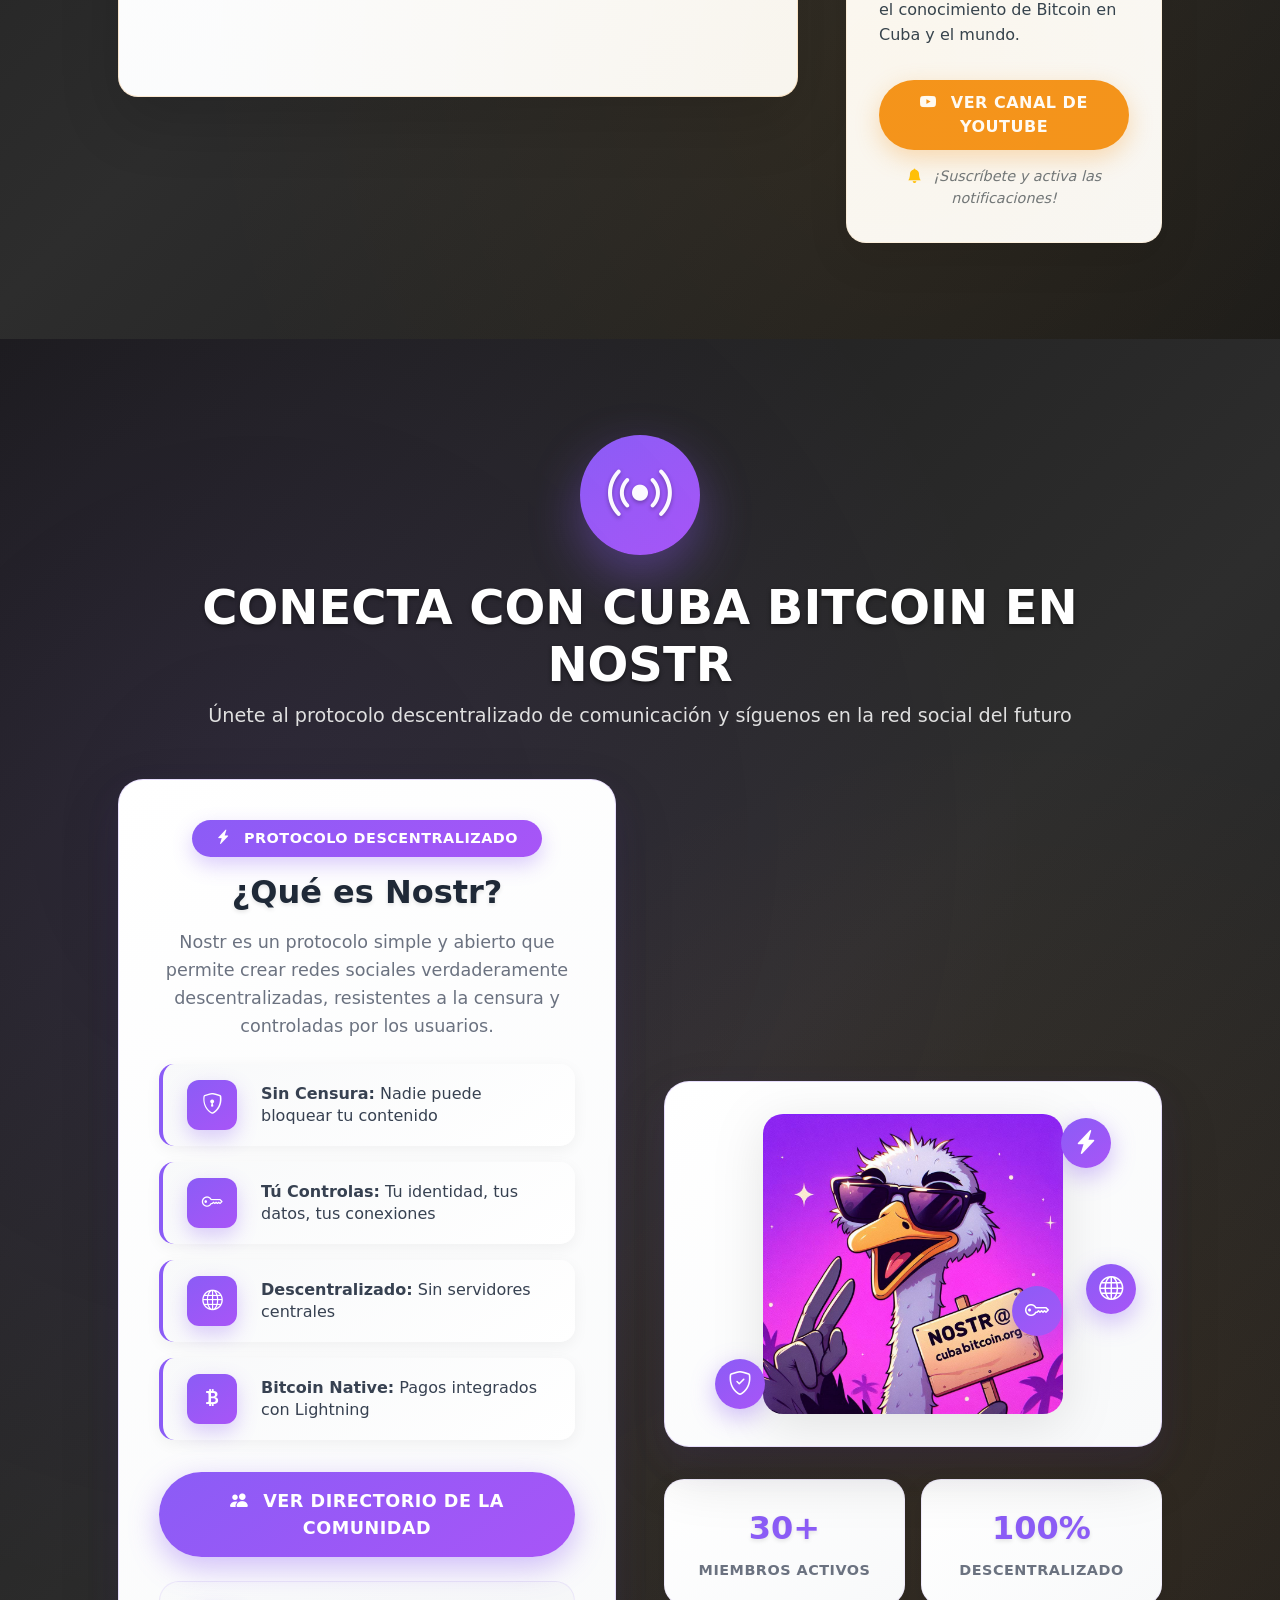
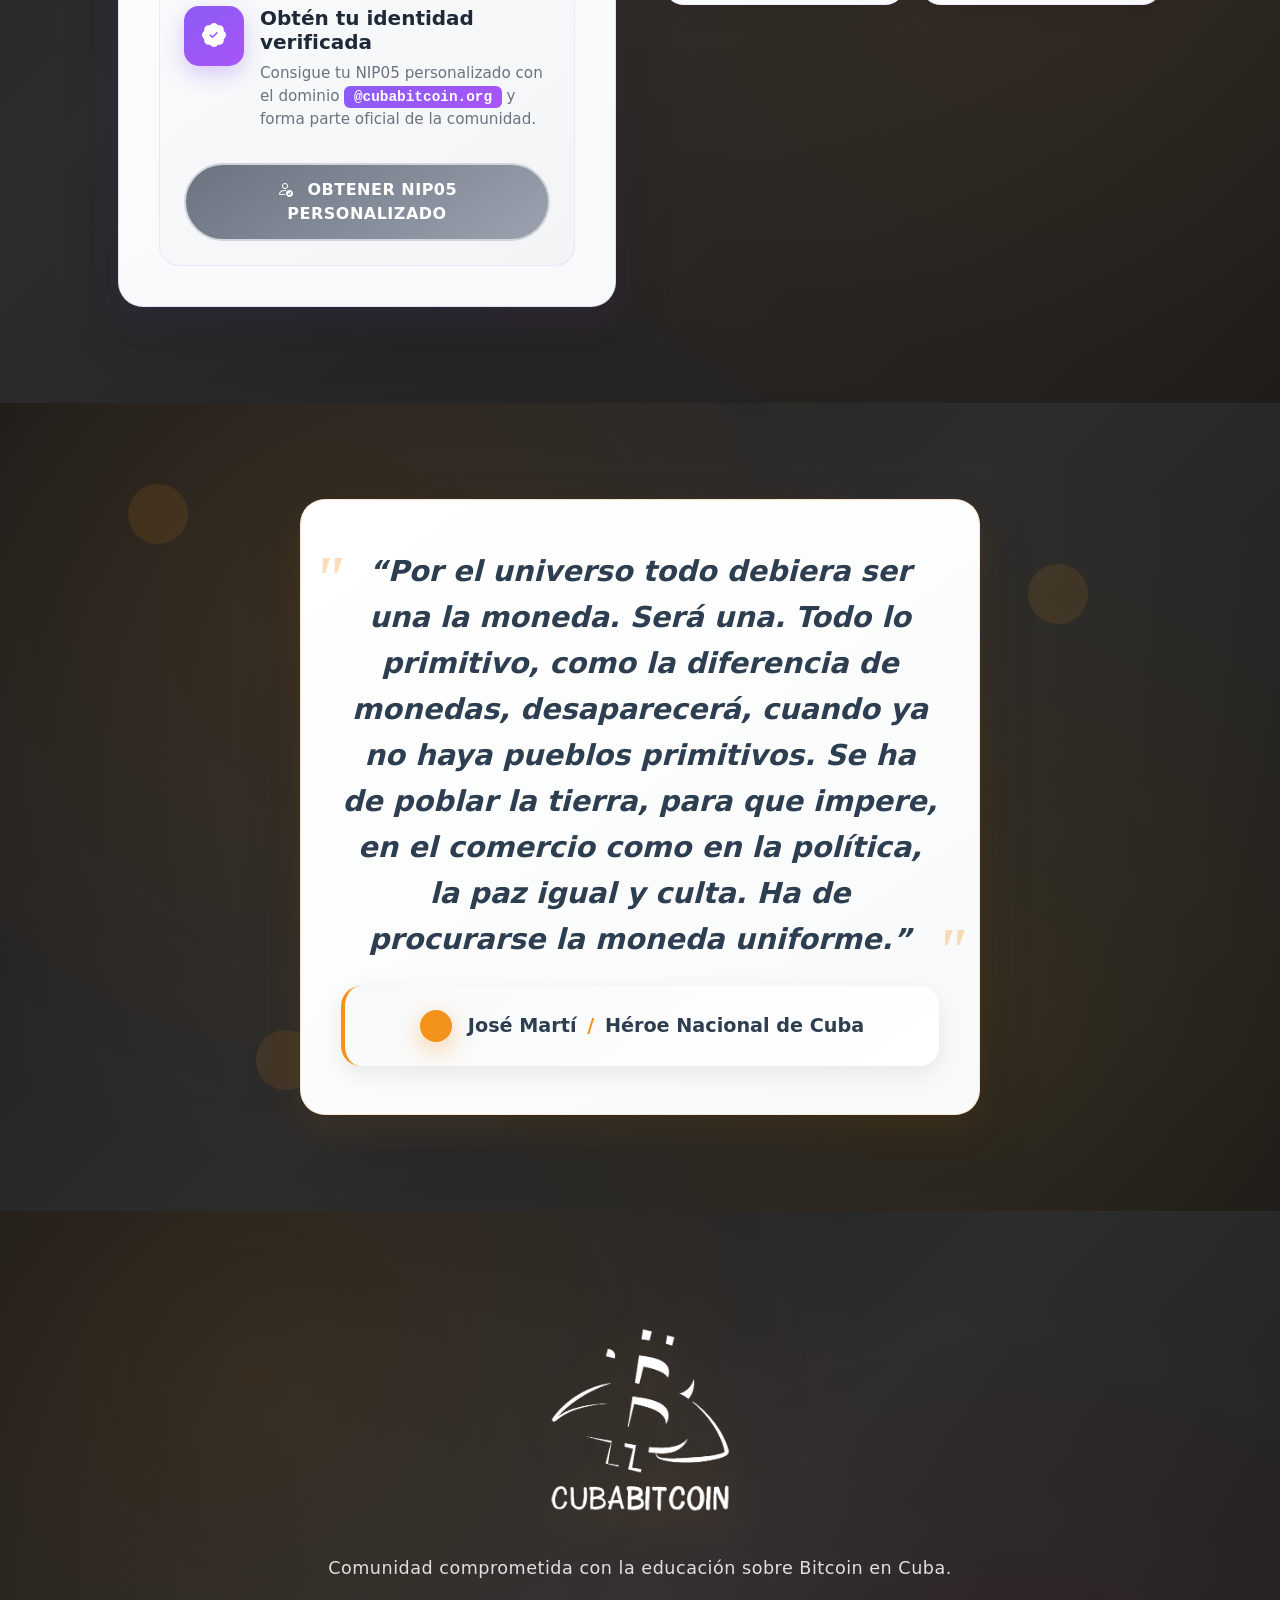
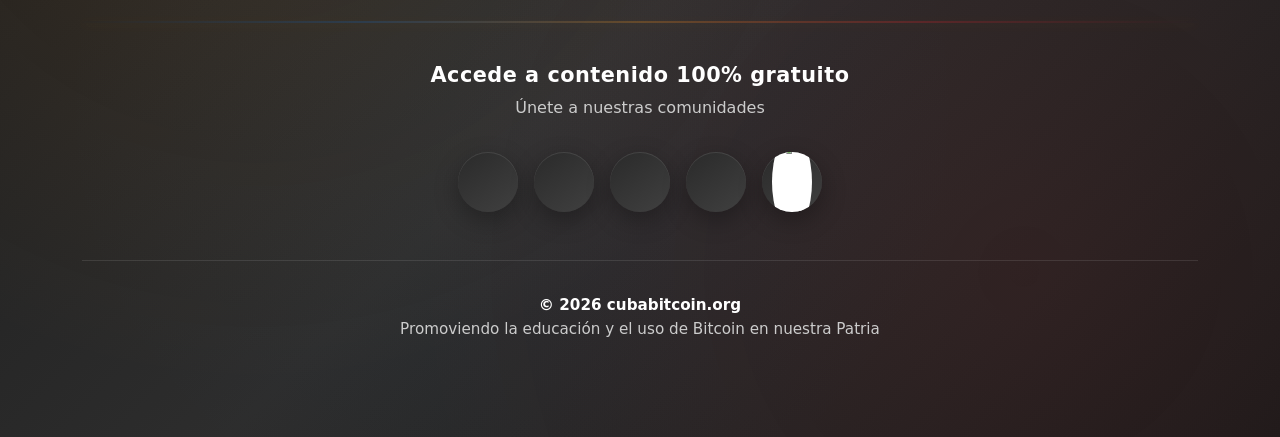
==== commit 19a17f45: "Update link for NIP05 customization Add link to new automatic nip05 service for domain cubabitcoin.o" ====
--- a/index.html
+++ b/index.html
@@ -1557,7 +1557,7 @@
                                         </div>
                                     </div>
 
-                                    <a class="btn nostr-btn-secondary" href="https://btcpay.cubabitcoin.org/apps/qKjT8z9PqKfpyi8bjjxeP4VmAnT/pos" target="_blank" rel="noopener noreferrer">
+                                    <a class="btn nostr-btn-secondary" href="https://nip05.cubabitcoin.org" target="_blank" rel="noopener noreferrer">
                                         <i class="bi bi-person-check me-2"></i>
                                         Obtener NIP05 Personalizado
                                     </a>
@@ -2232,4 +2232,4 @@
         </script>
 
   </body>
-</html>+</html>
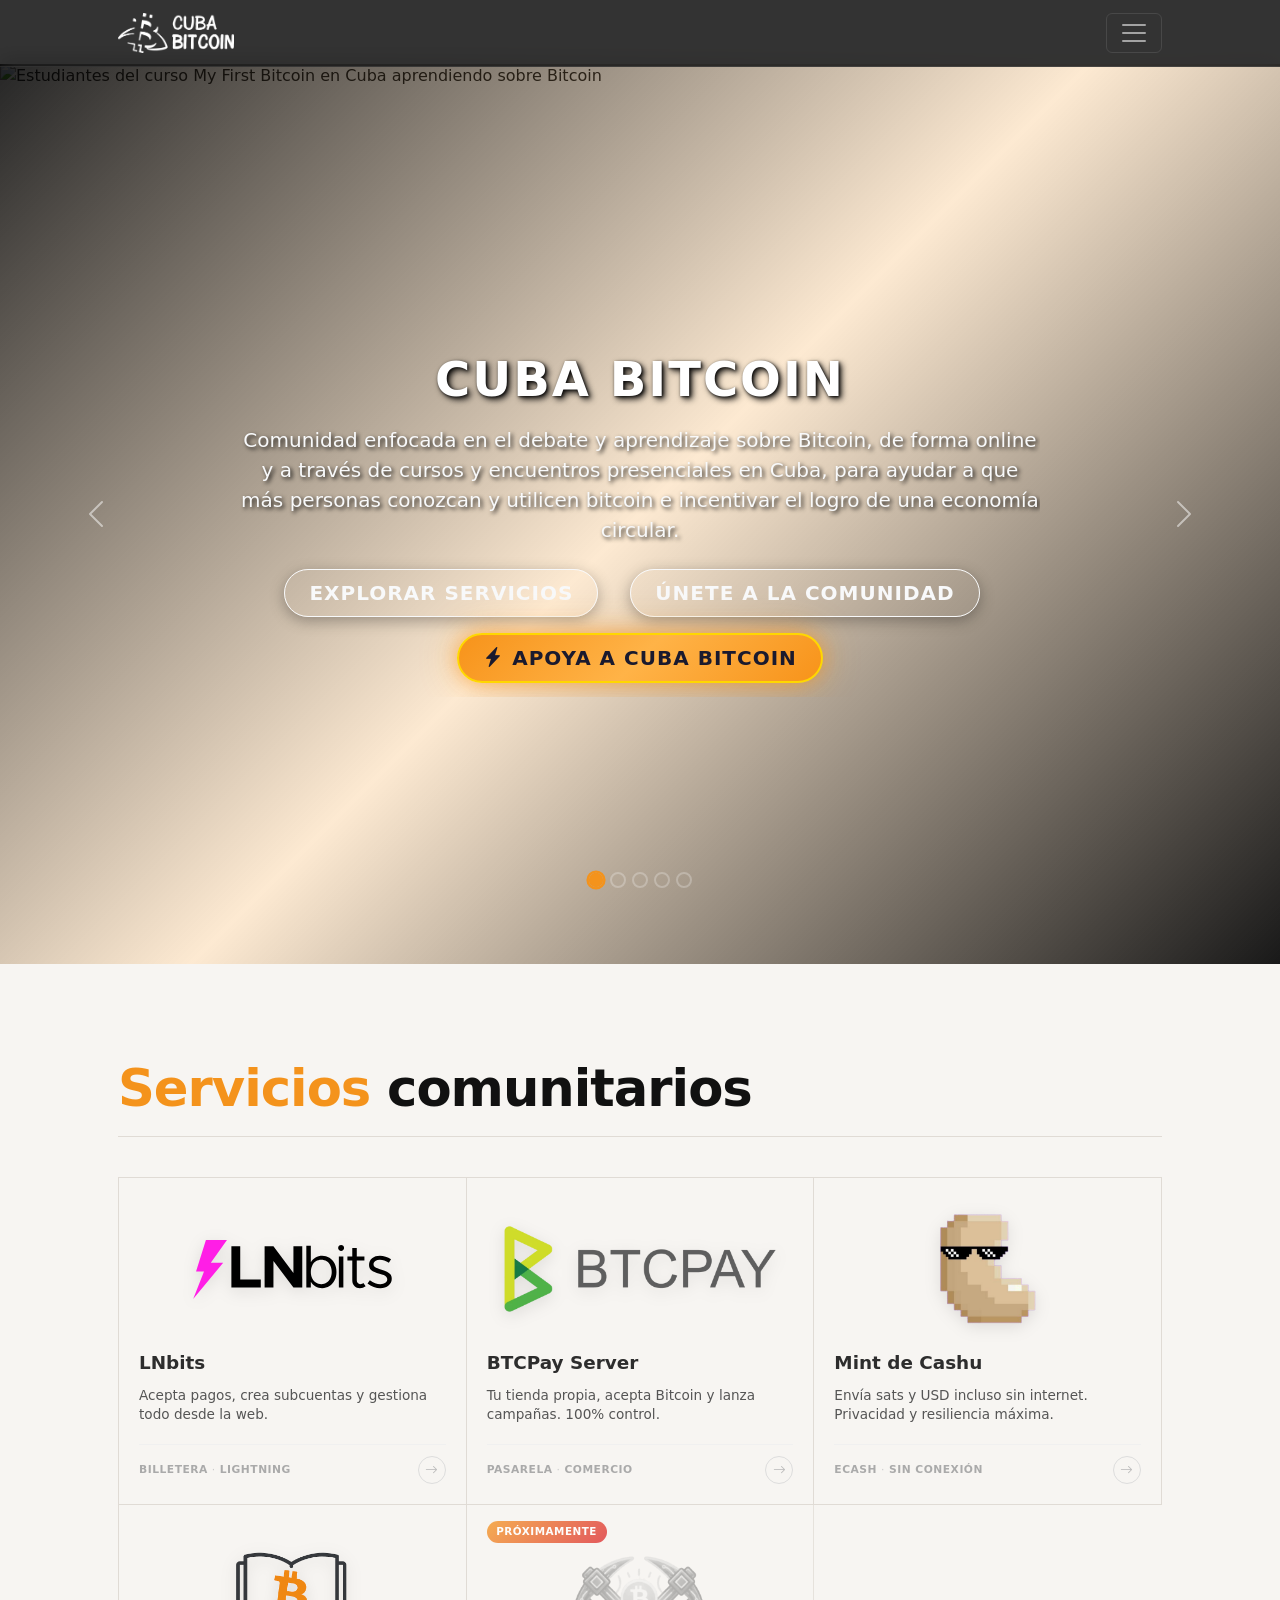
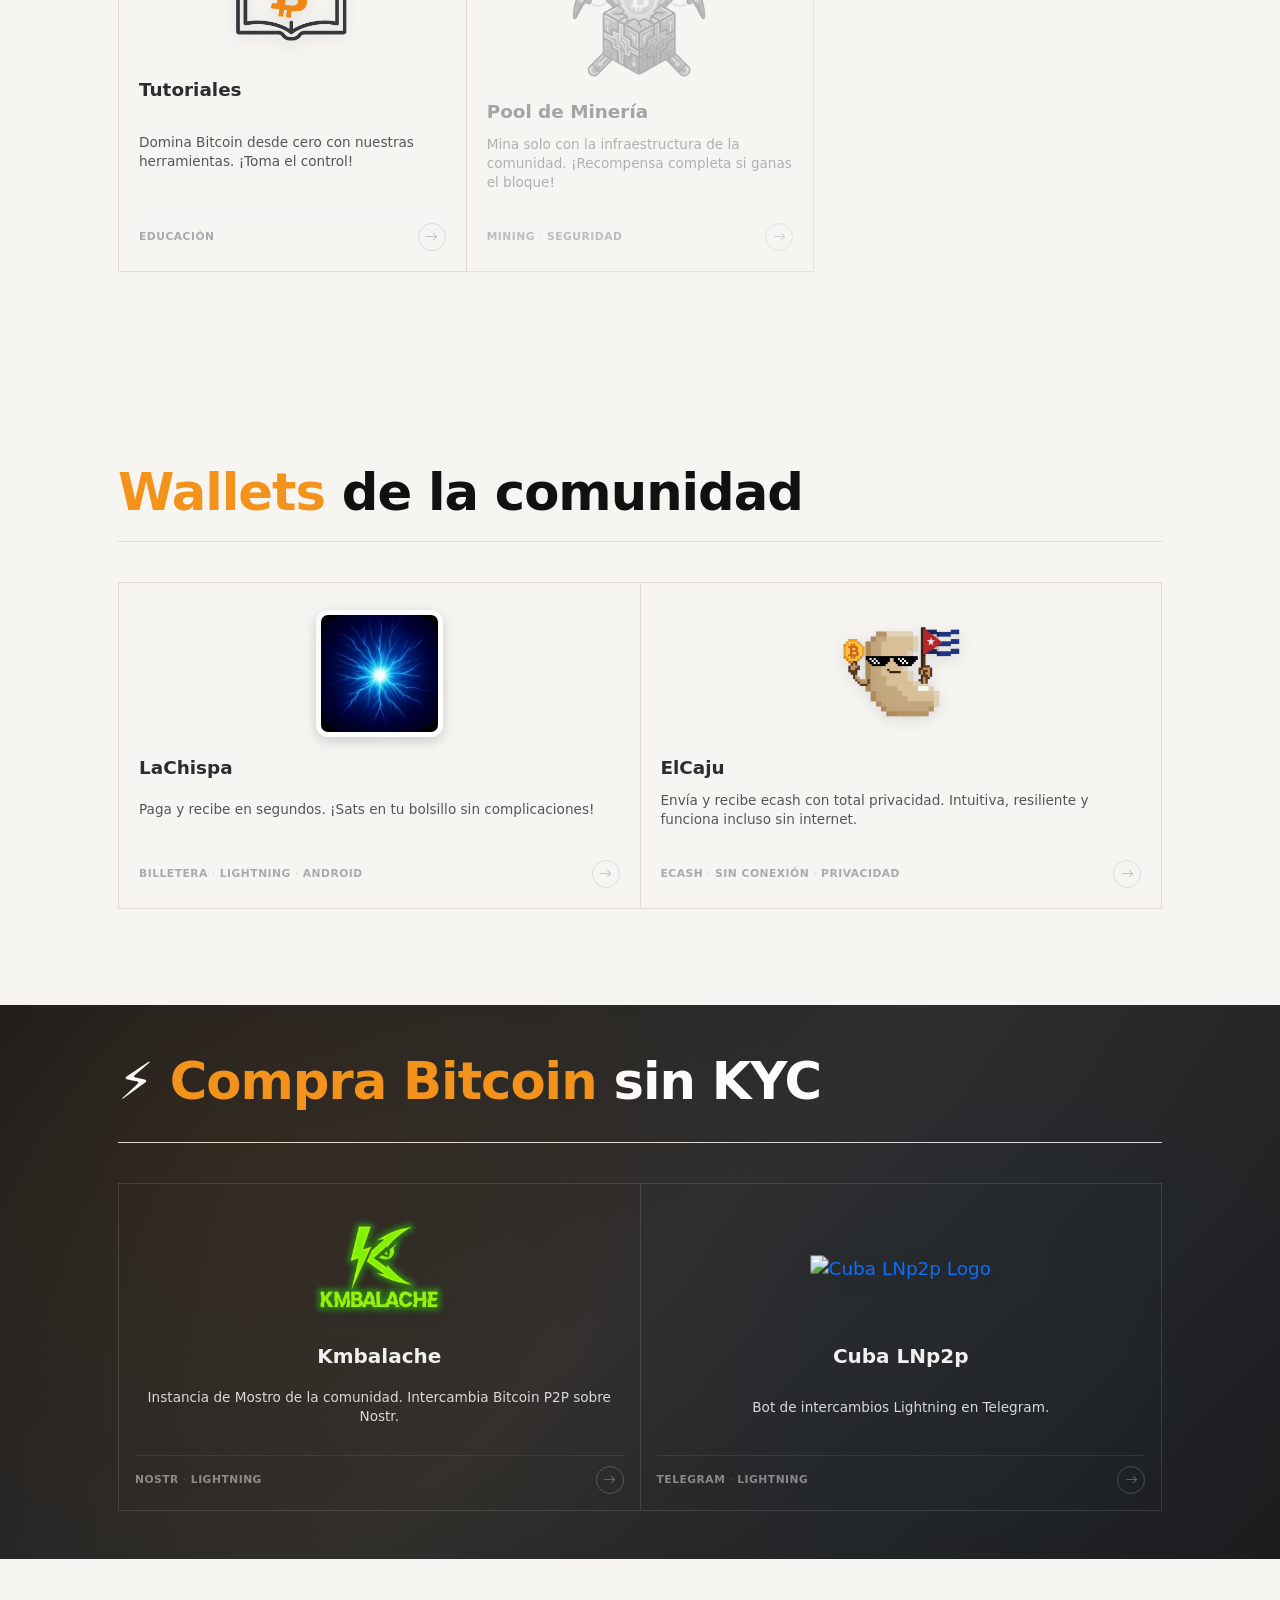
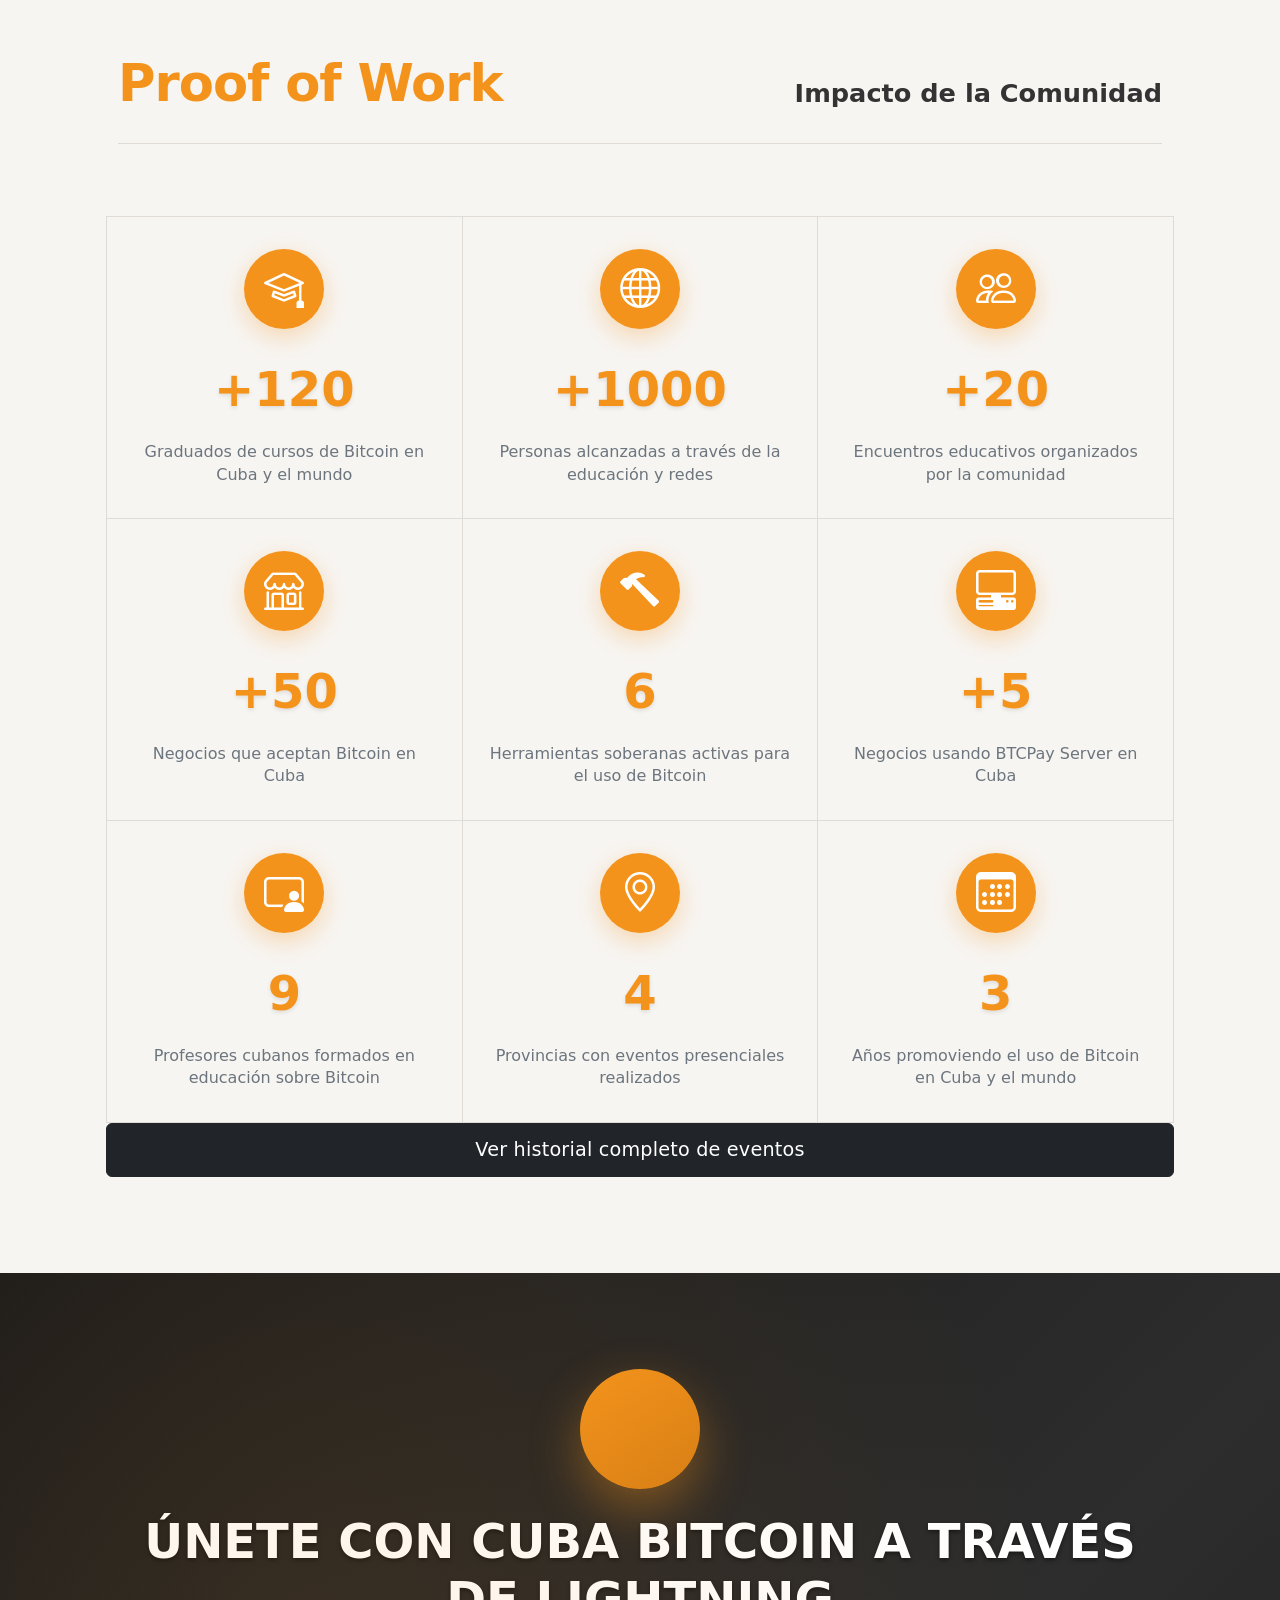
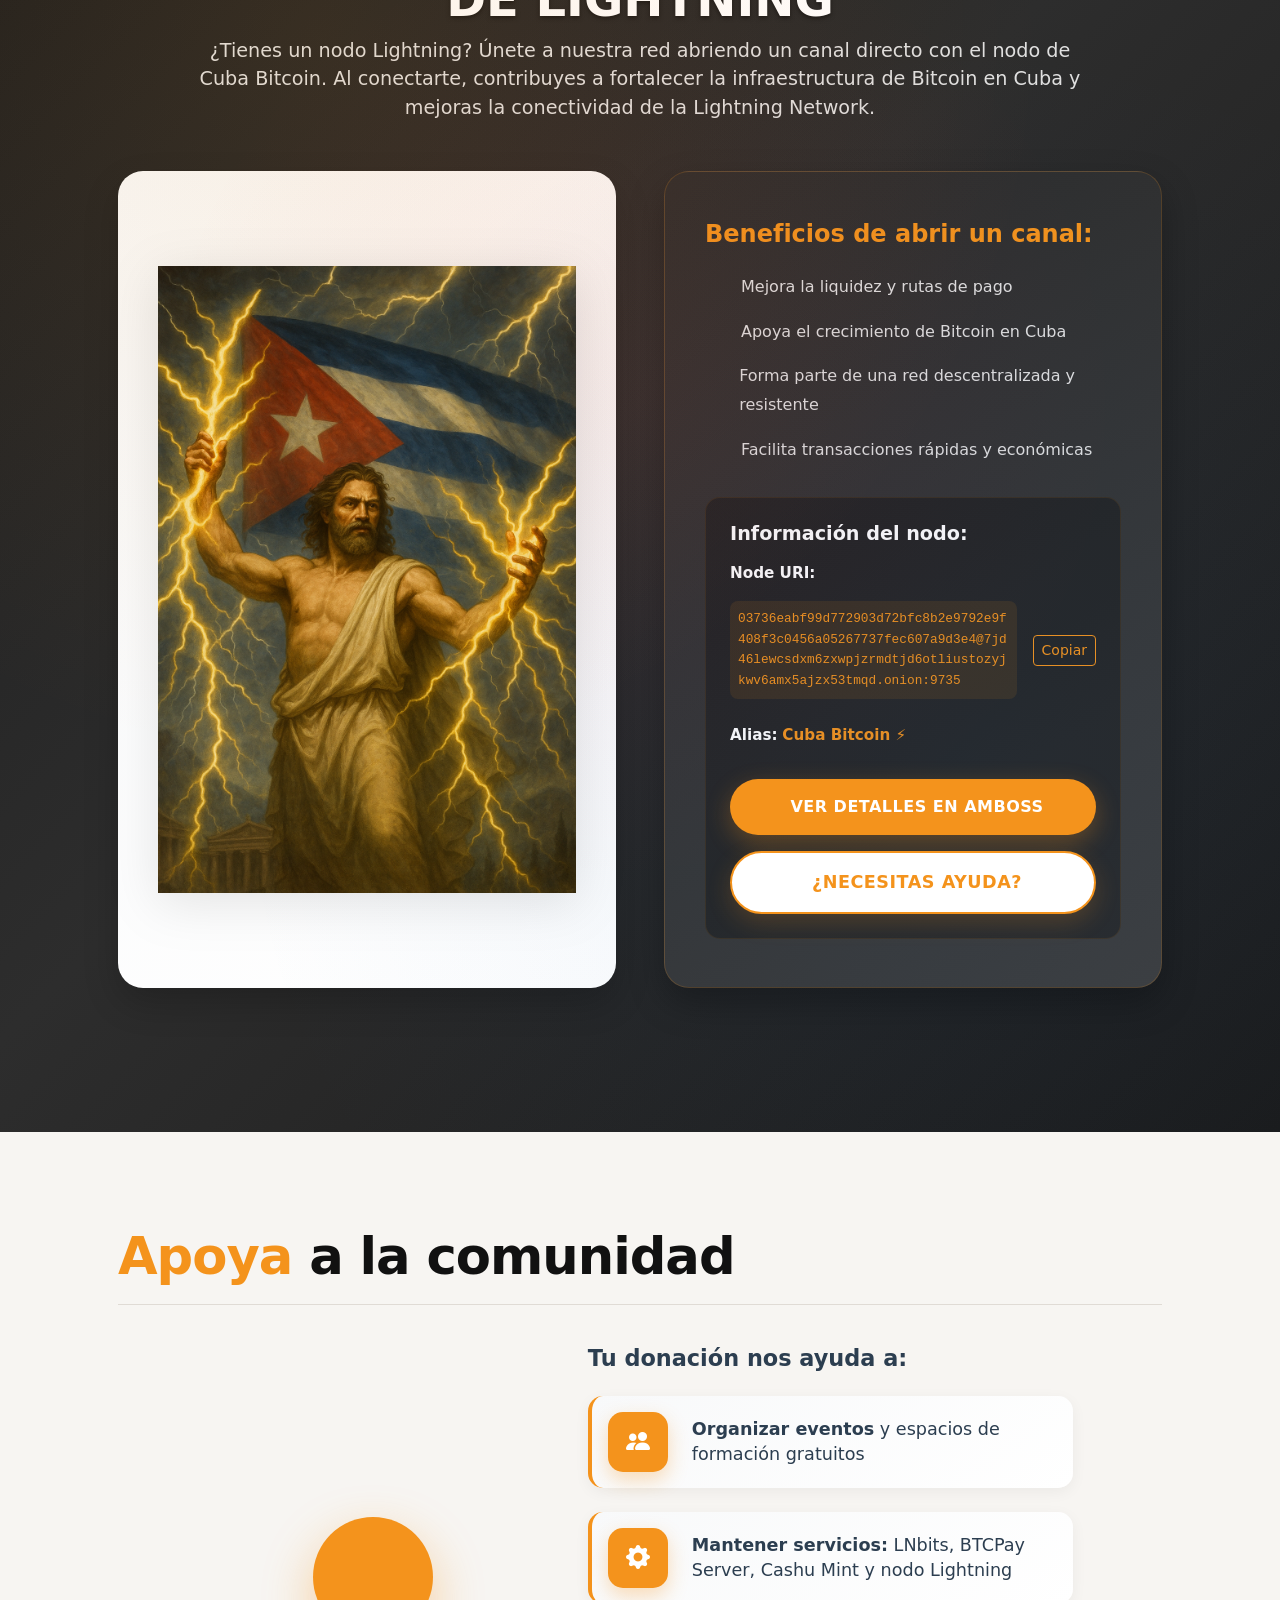
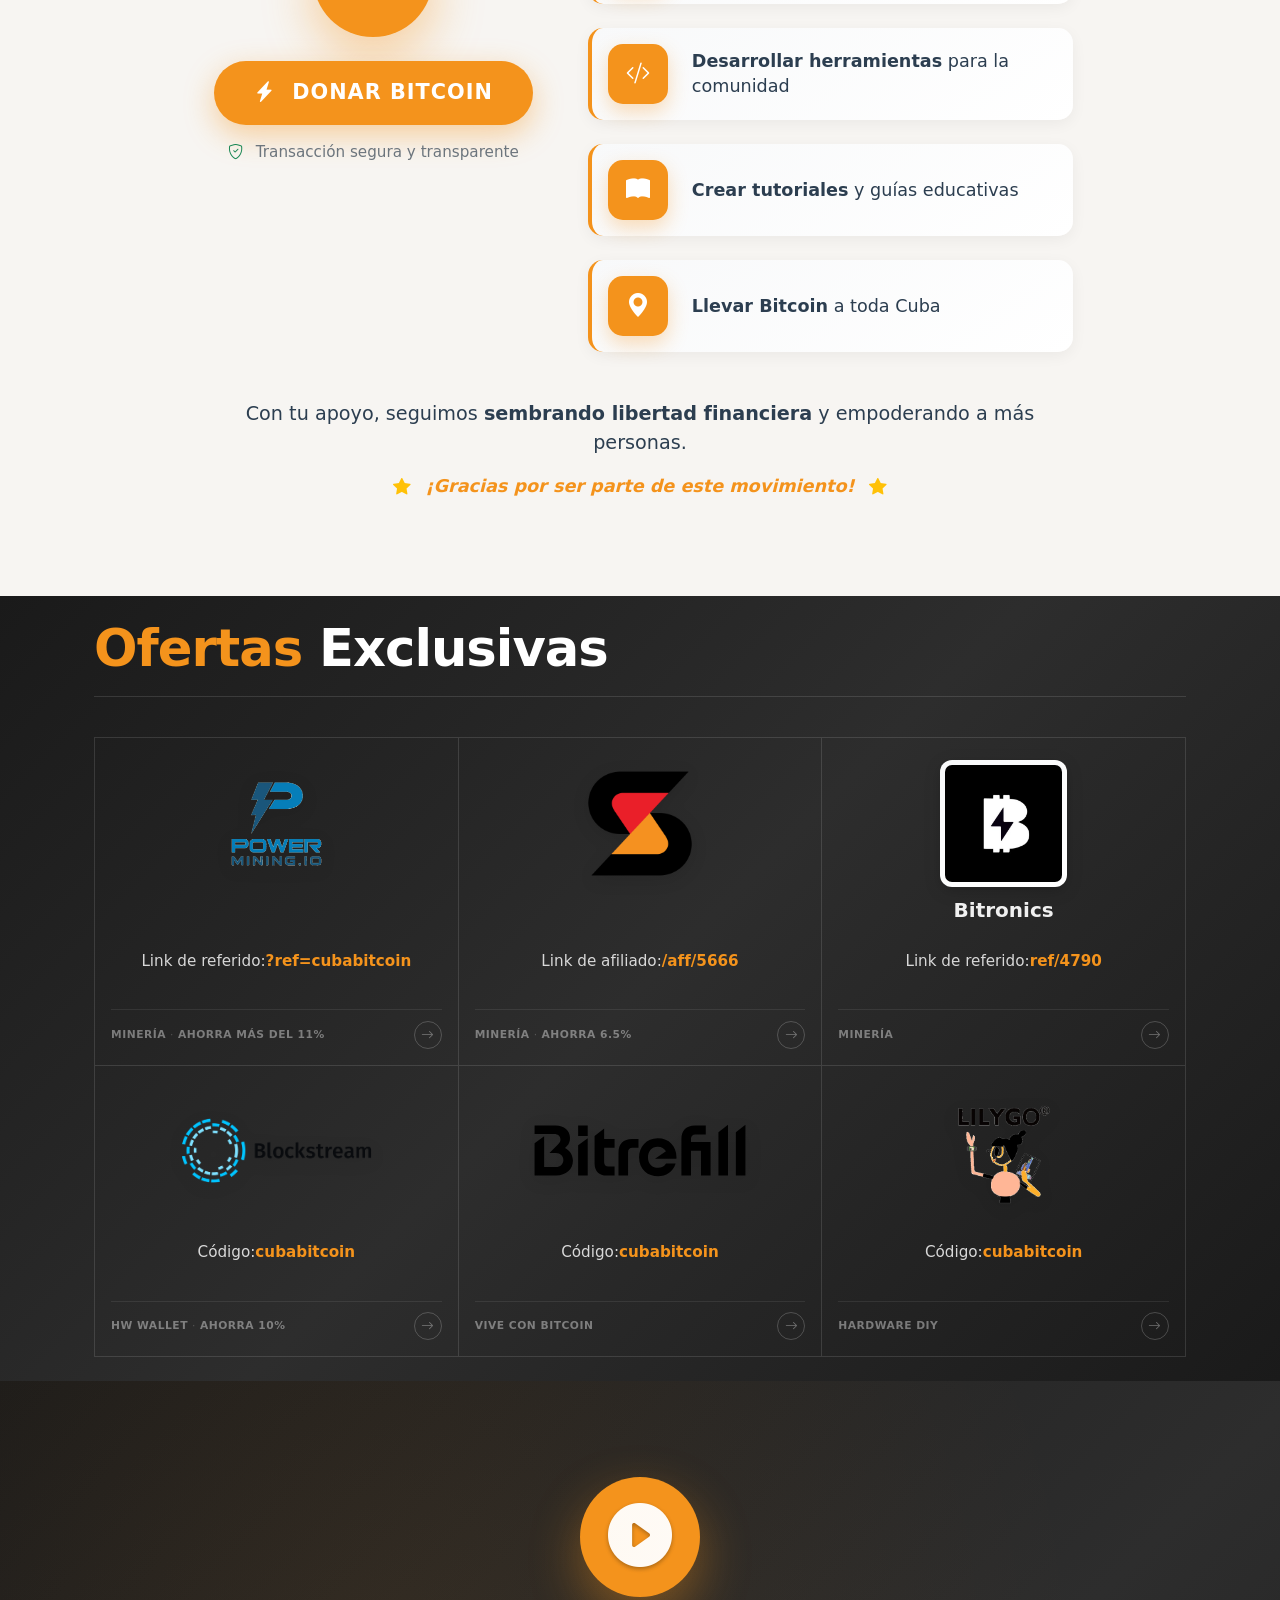
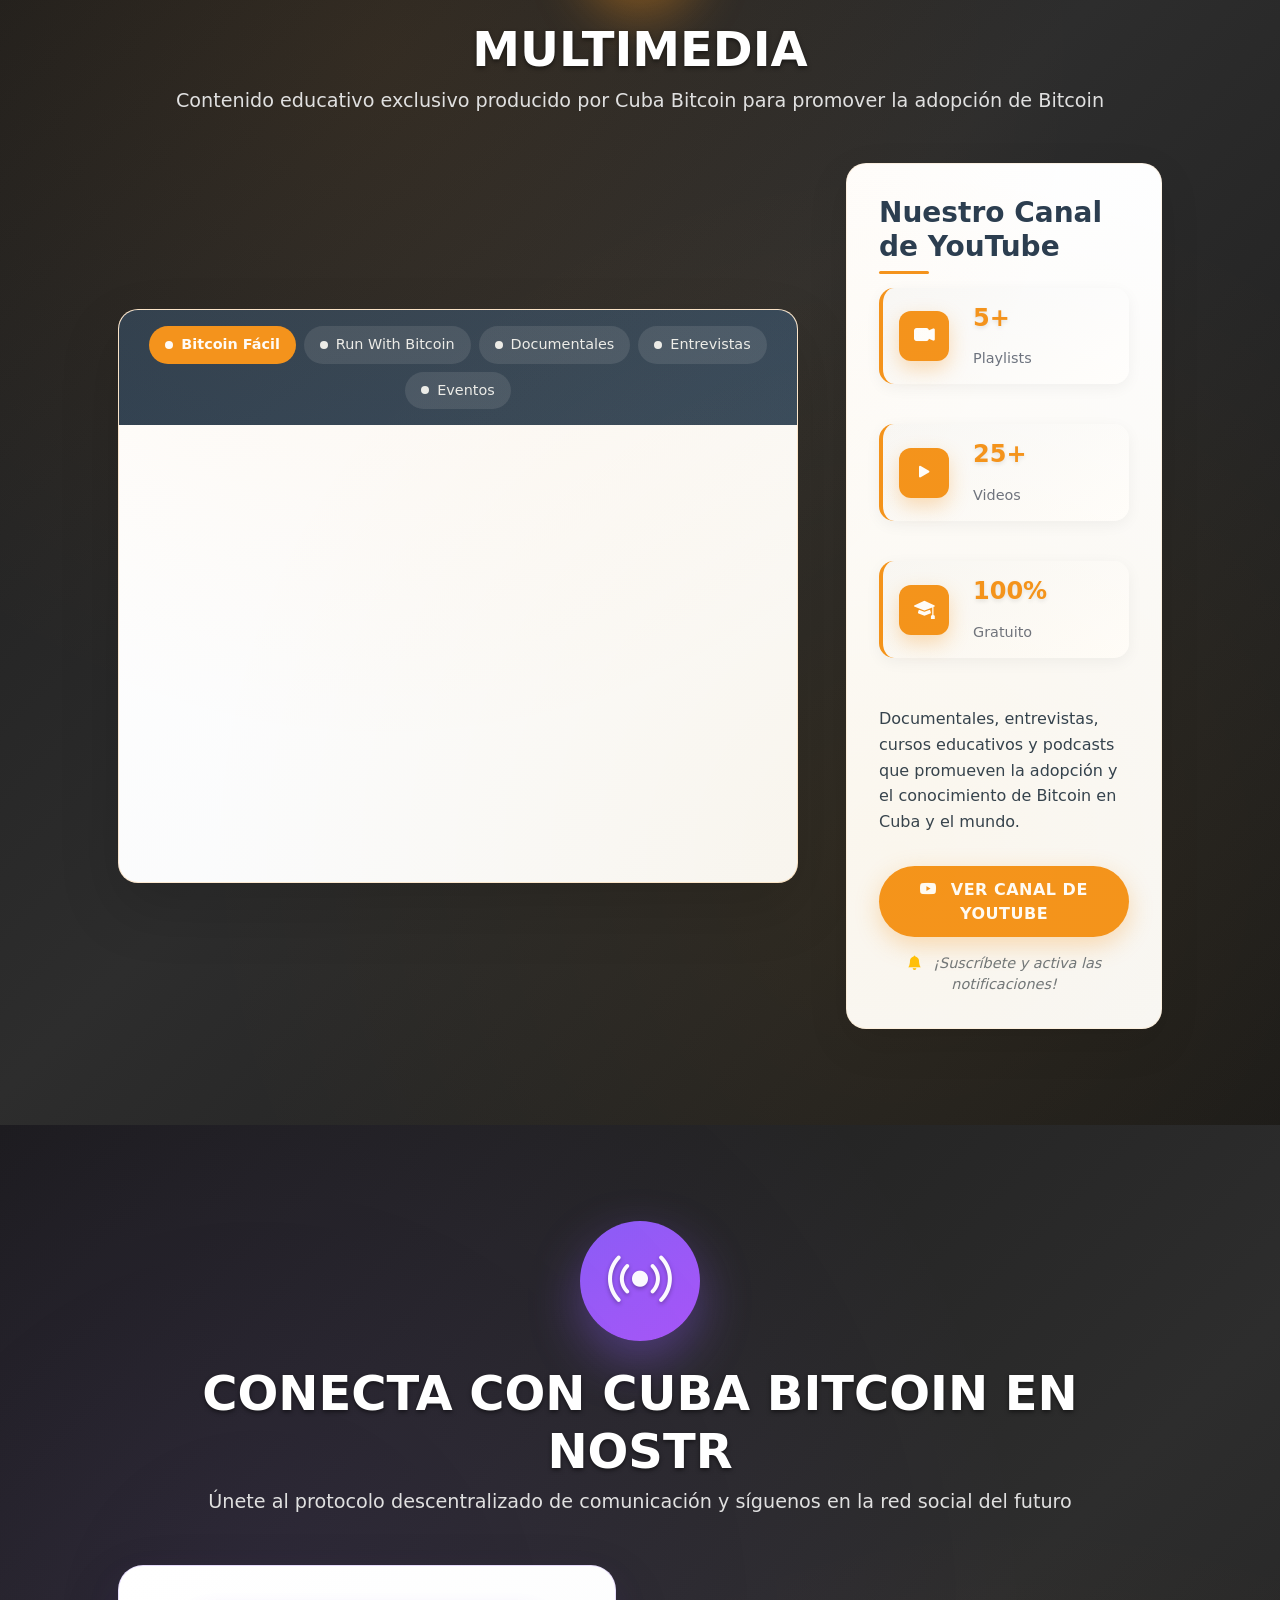
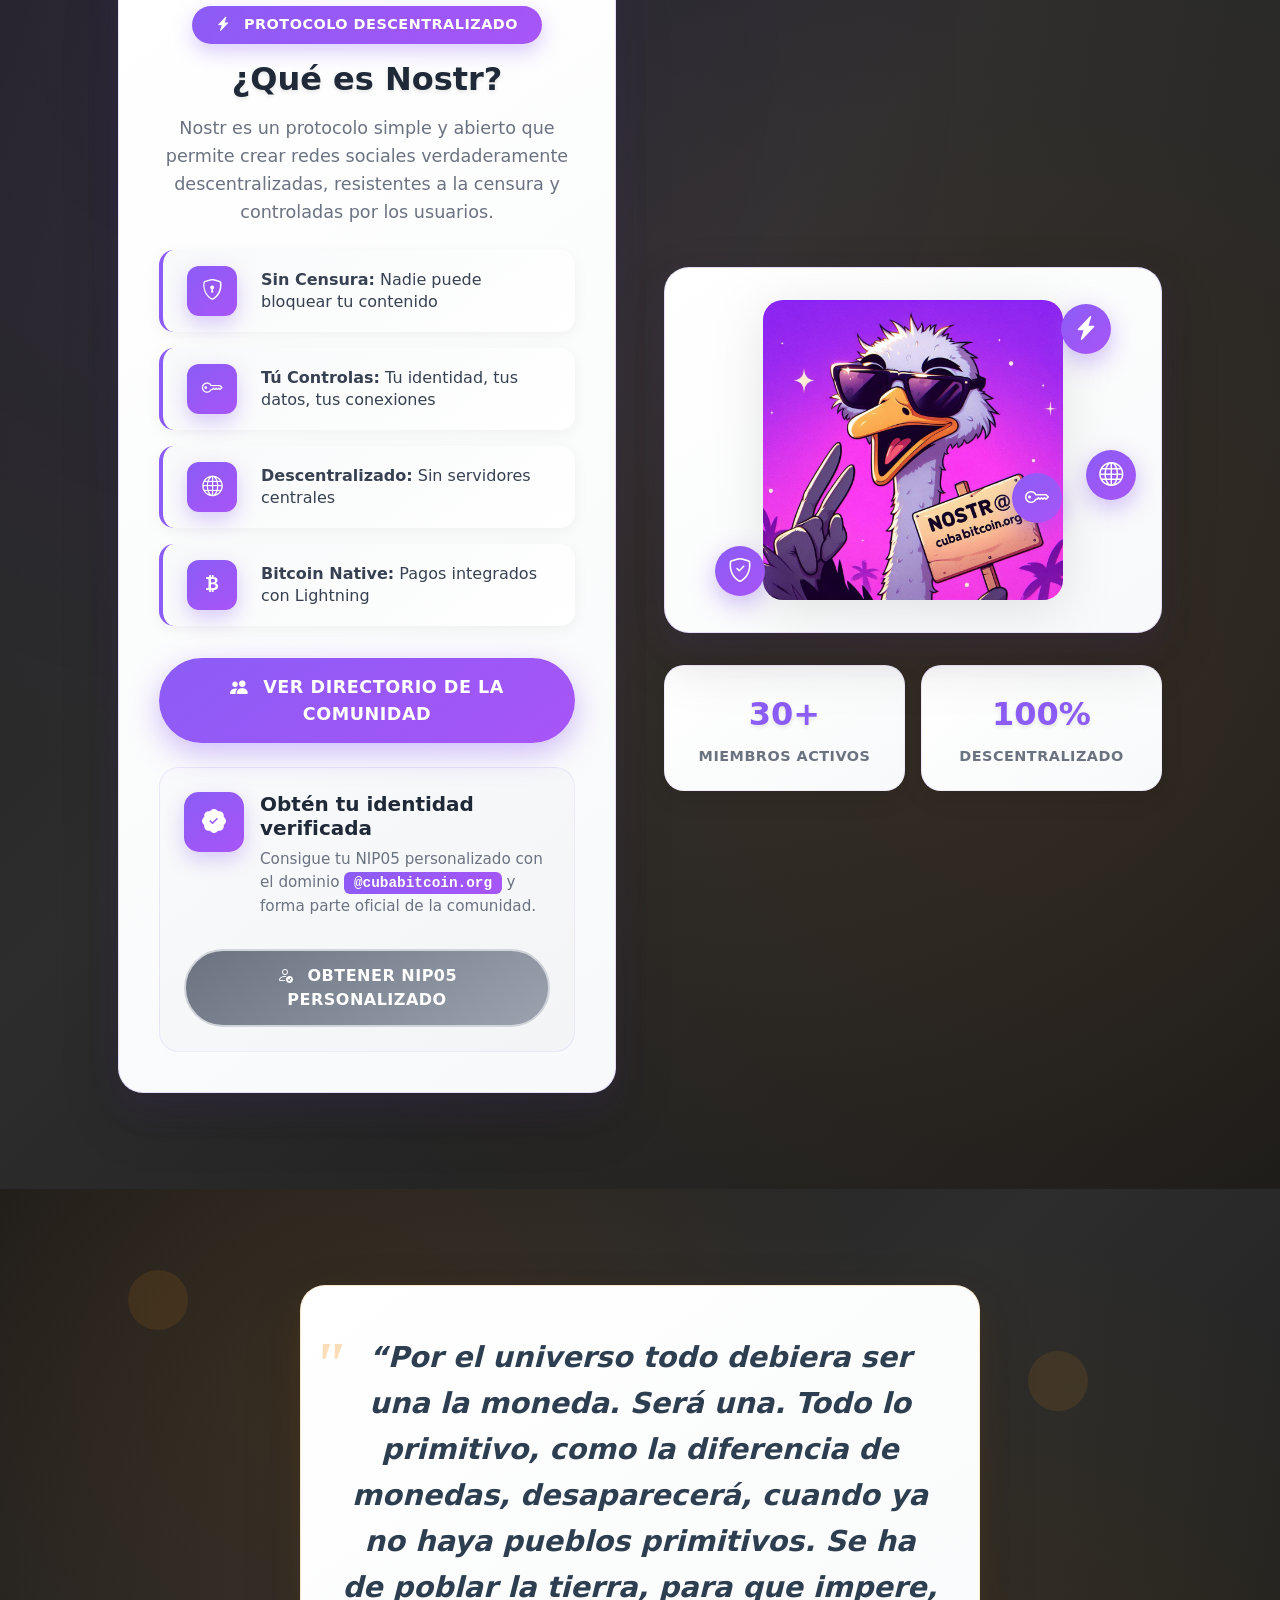
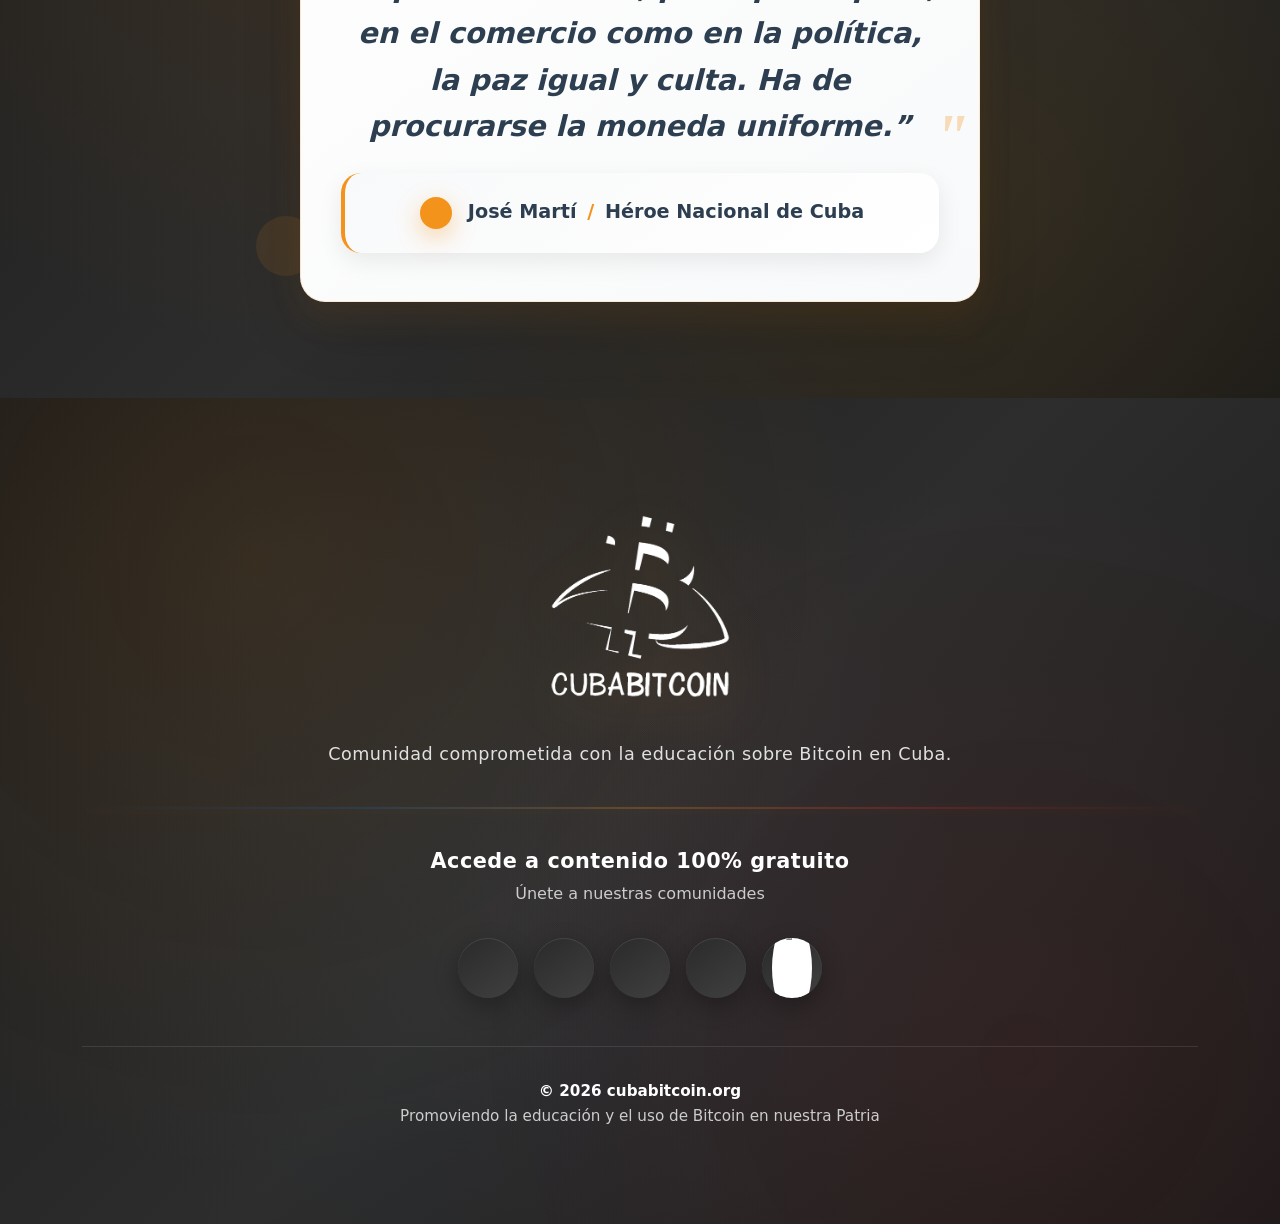
==== commit e2b48310: "Rediseño editorial: grid con líneas divisoras, SEO, nuevas secciones y ofertas" ====
--- a/index.html
+++ b/index.html
@@ -6,8 +6,8 @@
     <meta name="viewport" content="width=device-width, initial-scale=1">
     
     <!-- SEO Meta Tags -->
-    <meta name="description" content="Cuba Bitcoin es una comunidad enfocada en la educación sobre Bitcoin en Cuba. Ofrecemos cursos gratuitos, servicios comunitarios como LNbits y BTCPay Server, y promovemos la adopción de Bitcoin mediante herramientas soberanas y accesibles.">
-    <meta name="keywords" content="Bitcoin Cuba, educación Bitcoin, Lightning Network, BTCPay Server, LNbits, Cashu, autocustodia, criptomonedas Cuba, soberanía financiera">
+    <meta name="description" content="Bitcoin en Cuba: educación gratuita sobre criptomonedas, Lightning Network, intercambio P2P sin KYC y herramientas soberanas. La comunidad líder para aprender y usar Bitcoin en Cuba.">
+    <meta name="keywords" content="bitcoin en Cuba, bitcoin Cuba, criptomonedas en Cuba, criptomonedas Cuba, compra bitcoin en Cuba, compra criptomonedas en Cuba, educación Bitcoin Cuba, Lightning Network Cuba, LNbits Cuba, BTCPay Server Cuba, Cashu Cuba, autocustodia, soberanía financiera Cuba, comprar bitcoin Cuba sin KYC">
     <meta name="author" content="Cuba Bitcoin">
     <meta name="robots" content="index, follow, max-image-preview:large, max-snippet:-1, max-video-preview:-1">
     <link rel="canonical" href="https://cubabitcoin.org">
@@ -18,8 +18,8 @@
     <link rel="alternate" hreflang="x-default" href="https://cubabitcoin.org/">
     
     <!-- Open Graph Meta Tags -->
-    <meta property="og:title" content="Cuba Bitcoin - Educación y Soberanía Financiera">
-    <meta property="og:description" content="Comunidad enfocada en la educación sobre Bitcoin en Cuba. Cursos gratuitos, servicios comunitarios y herramientas para promover la adopción de Bitcoin.">
+    <meta property="og:title" content="Cuba Bitcoin - Bitcoin en Cuba">
+    <meta property="og:description" content="Bitcoin en Cuba: educación gratuita sobre criptomonedas, Lightning Network y herramientas soberanas. La comunidad líder de Bitcoin en Cuba.">
     <meta property="og:image" content="https://cubabitcoin.org/img/Cuba-Bitcoin-LogoMarca-Blanco.png">
     <meta property="og:url" content="https://cubabitcoin.org">
     <meta property="og:type" content="website">
@@ -29,8 +29,8 @@
     <!-- Twitter Card Meta Tags -->
     <meta name="twitter:card" content="summary_large_image">
     <meta name="twitter:site" content="@Cuba_BTC">
-    <meta name="twitter:title" content="Cuba Bitcoin - Educación y Soberanía Financiera">
-    <meta name="twitter:description" content="Comunidad enfocada en la educación sobre Bitcoin en Cuba. Cursos gratuitos, servicios comunitarios y herramientas para promover la adopción de Bitcoin.">
+    <meta name="twitter:title" content="Cuba Bitcoin - Bitcoin en Cuba">
+    <meta name="twitter:description" content="Bitcoin en Cuba: educación gratuita sobre criptomonedas, Lightning Network y herramientas soberanas. La comunidad líder de Bitcoin en Cuba.">
     <meta name="twitter:image" content="https://cubabitcoin.org/img/Cuba-Bitcoin-LogoMarca-Blanco.png">
     
     <!-- Additional SEO Meta Tags -->
@@ -70,7 +70,7 @@
       "@context": "https://schema.org",
       "@type": "Organization",
       "name": "Cuba Bitcoin",
-      "description": "Comunidad enfocada en la educación sobre Bitcoin en Cuba. Ofrecemos cursos gratuitos, servicios comunitarios y promovemos la adopción de Bitcoin mediante herramientas soberanas y accesibles.",
+      "description": "Bitcoin en Cuba: comunidad líder en educación sobre criptomonedas, Lightning Network y herramientas soberanas. Compra Bitcoin en Cuba sin KYC, cursos gratuitos y servicios comunitarios.",
       "url": "https://cubabitcoin.org",
       "logo": "https://cubabitcoin.org/img/Cuba-Bitcoin-LogoMarca-Blanco.png",
       "image": "https://cubabitcoin.org/img/cuba-bitcoin-580x330.jpg",
@@ -91,12 +91,15 @@
         "name": "Cuba"
       },
       "knowsAbout": [
-        "Bitcoin",
+        "Bitcoin en Cuba",
+        "Bitcoin Cuba",
+        "Criptomonedas en Cuba",
+        "Compra Bitcoin en Cuba",
+        "Compra criptomonedas en Cuba",
         "Lightning Network",
         "Autocustodia",
         "Soberanía Financiera",
         "Educación Financiera",
-        "Criptomonedas",
         "BTCPay Server",
         "LNbits",
         "Cashu"
@@ -121,7 +124,7 @@
     }
     </script>
     
-    <title>Cuba Bitcoin - Educación y Soberanía Financiera en Cuba</title>
+    <title>Cuba Bitcoin</title>
   </head>
 
   <body id="top" data-bs-spy="scroll" data-bs-target="#navbar-example2" data-bs-root-margin="0px 0px -40%" data-bs-smooth-scroll="true" tabindex="0" class="mt-6">
@@ -136,8 +139,8 @@
                         <li class="nav-item"><a class="nav-link" href="#top">Inicio</a></li>
                         <li class="nav-item"><a class="nav-link" href="#scrollspytools">Servicios</a></li>
                         <li class="nav-item"><a class="nav-link" href="#scrollspybuy">Compra BTC</a></li>
+                        <li class="nav-item"><a class="nav-link" href="#scrollspynevents">POW</a></li>
                         <li class="nav-item"><a class="nav-link" href="#scrollspyofertas">Ofertas</a></li>
-                        <li class="nav-item"><a class="nav-link" href="#scrollspynevents">POW</a></li>
                         <li class="nav-item"><a class="nav-link" href="#scrollspydonaciones">Dona</a></li>
                         <li class="nav-item"><a class="nav-link" href="#scrollspymedia">Multimedia</a></li>
                         <li class="nav-item"><a class="nav-link" href="#scrollspynostr-anchor">Conecta</a></li>
@@ -251,93 +254,14 @@
 
     
         
-        <!-- Noticias
-        <section id="scrollspynews" class="py-5">
-            <div class="container-xl px-5">
-                <h2 class="text-center fw-bolder display-6 mb-5">NOTICIAS</h2>
-                <div class="row gx-5">
-                    <div class="col-lg-4 mb-5">
-                        <div class="card h-100 shadow border-0">
-                            <img class="card-img-top" src="img/cuba-bitcoin-580x330.jpg" alt="Comunidad Cuba Bitcoin promoviendo educación sobre Bitcoin y Lightning Network en Cuba" />
-                            <div class="card-body p-4">
-                                <div class="badge bg-primary bg-gradient rounded-pill mb-3">Noticias</div>
-                                <div class="badge bg-primary bg-gradient rounded-pill mb-3">Legislación</div>
-                                <a class="text-decoration-none link-dark stretched-link" href="#!"><div class="h4 card-title mb-3">Entran hoy en vigor normativas del Banco Central de Cuba que regulan uso de criptomonedas</div></a>
-                                <p class="card-text text-muted">Este miércoles entra en vigor la Resolución 215/2021, del Banco Central de Cuba (BCC), normativa que regula el uso de los criptoactivos para transacciones de carácter comercial en y desde la Isla, además de la concesión de licencias asociadas a operaciones</p>
-                            </div>
-                            <div class="card-footer p-4 pt-0 bg-transparent border-top-0">
-                                <div class="d-flex align-items-end justify-content-between">
-                                    <div class="d-flex align-items-center">
-                                        <img class="rounded-circle me-3" src="img/cubabitcoin.jpg" alt="Avatar del equipo Cuba Bitcoin" />
-                                        <div class="small">
-                                            <div class="fw-bold">CubaBitcoin</div>
-                                            <div class="text-muted">March 12, 2023 &middot; 6 min read</div>
-                                        </div>
-                                    </div>
-                                </div>
-                            </div>
-                        </div>
-                    </div>
-                    <div class="col-lg-4 mb-5">
-                        <div class="card h-100 shadow border-0">
-                            <img class="card-img-top" src="img/genialrz.jpg" alt="Participantes del programa educativo My First Bitcoin 4ta edición en Cuba" />
-                            <div class="card-body p-4">
-                                <div class="badge bg-primary bg-gradient rounded-pill mb-3">Noticias</div>
-                                <div class="badge bg-primary bg-gradient rounded-pill mb-3">My First Bitcoin</div>
-                                <a class="text-decoration-none link-dark stretched-link" href="#!"><div class="h4 card-title mb-3">La 4ta edición de My First Bitcoin en Cuba ya está aquí</div></a>
-                                <p class="card-text text-muted">Si estás en La Habana o Sancti Spíritus y quieres aprender sobre #Bitcoin aprovecha esta oportunidad. Para participar rellena el formulario:</p>
-                                <p class="card-text text-muted"> https://forms.gle/PxSpYe9s9MNfpMYM6</p>
-                                <p class="card-text text-muted"> El curso tiene un nivel básico... </p>
-                            </div>
-                            <div class="card-footer p-4 pt-0 bg-transparent border-top-0">
-                                <div class="d-flex align-items-end justify-content-between">
-                                    <div class="d-flex align-items-center">
-                                        <img class="rounded-circle me-3" src="img/cubabitcoin.jpg" alt="Avatar del equipo Cuba Bitcoin" />
-                                        <div class="small">
-                                            <div class="fw-bold">CubaBitcoin</div>
-                                            <div class="text-muted">March 12, 2023 &middot; 6 min read</div>
-                                        </div>
-                                    </div>
-                                </div>
-                            </div>
-                        </div>
-                    </div>
-                    <div class="col-lg-4 mb-5">
-                        <div class="card h-100 shadow border-0">
-                            <img class="card-img-top" src="img/trezoraca.jpg" alt="Primera edición de Trezor Academy en Sancti Spíritus, Cuba - Educación sobre custodia de Bitcoin" />
-                            <div class="card-body p-4">
-                                <div class="badge bg-primary bg-gradient rounded-pill mb-3">Noticias</div>
-                                <div class="badge bg-primary bg-gradient rounded-pill mb-3">Trezor Academy Cuba</div>
-                                <a class="text-decoration-none link-dark stretched-link" href="#!"><div class="h4 card-title mb-3">Realizada la primera edición de la Trezor Academy en Sancti Spiritus</div></a>
-                                <p class="card-text text-muted">Por primera vez se realiza este espacio educativo auspiciado por Trezor en Cuba. </p>
-                                <p class="card-text text-muted"> Los encuentros se realizaron durante 3 sábados consecutivos los días 16, 23 y 30 de noviembre.</p>
-                            </div>
-                            <div class="card-footer p-4 pt-0 bg-transparent border-top-0">
-                                <div class="d-flex align-items-end justify-content-between">
-                                    <div class="d-flex align-items-center">
-                                        <img class="rounded-circle me-3" src="img/cubabitcoin.jpg" alt="Avatar del equipo Cuba Bitcoin" />
-                                        <div class="small">
-                                            <div class="fw-bold">CubaBitcoin</div>
-                                            <div class="text-muted">March 12, 2023 &middot; 6 min read</div>
-                                        </div>
-                                    </div>
-                                </div>
-                            </div>
-                        </div>
-                    </div>
-                </div>
-            </div>
-        </section>
-
-        -->
 
         <!-- Servicios comunitarios -->
         <section class="py-5 services-section" id="scrollspytools">
             <div class="container-xl px-5 my-5">
                 <div class="services-content">
-                    <div class="services-header text-center">
-                        <h2 class="services-title text-uppercase">Servicios comunitarios</h2>
-                        <p class="services-subtitle">Herramientas al servicio de la comunidad para facilitar el uso de Bitcoin en Cuba mediante soluciones libres, soberanas y accesibles para todos.</p>
+                    <div class="services-header">
+                        <h2 class="services-title-new"><span class="services-title-accent">Servicios</span> comunitarios</h2>
+                        <hr class="services-divider">
                     </div>
 
                     <div class="services-grid" id="servicios-cards">
@@ -350,10 +274,11 @@
                             <div class="p2p-item-content">
                                 <h3 class="p2p-card-title">LNbits</h3>
                                 <p class="p2p-description">Acepta pagos, crea subcuentas y gestiona todo desde la web.</p>
-                                <div class="p2p-badges">
-                                    <span class="badge badge-billetera">Billetera</span>
-                                    <span class="badge badge-lightning">Lightning</span>
-                                    <span class="badge badge-web">Web</span>
+                                <div class="p2p-card-footer">
+                                    <div class="p2p-tags">
+                                        <span>BILLETERA</span><span class="p2p-tag-dot">·</span><span>LIGHTNING</span>
+                                    </div>
+                                    <div class="p2p-arrow-circle"><i class="bi bi-arrow-right"></i></div>
                                 </div>
                             </div>
                         </a>
@@ -366,10 +291,11 @@
                             <div class="p2p-item-content">
                                 <h3 class="p2p-card-title">BTCPay Server</h3>
                                 <p class="p2p-description">Tu tienda propia, acepta Bitcoin y lanza campañas. 100% control.</p>
-                                <div class="p2p-badges">
-                                    <span class="badge badge-pasarela">Pasarela</span>
-                                    <span class="badge badge-comercio">Comercio</span>
-                                    <span class="badge badge-web">Web</span>
+                                <div class="p2p-card-footer">
+                                    <div class="p2p-tags">
+                                        <span>PASARELA</span><span class="p2p-tag-dot">·</span><span>COMERCIO</span>
+                                    </div>
+                                    <div class="p2p-arrow-circle"><i class="bi bi-arrow-right"></i></div>
                                 </div>
                             </div>
                         </a>
@@ -382,9 +308,11 @@
                             <div class="p2p-item-content">
                                 <h3 class="p2p-card-title">Mint de Cashu</h3>
                                 <p class="p2p-description">Envía sats y USD incluso sin internet. Privacidad y resiliencia máxima.</p>
-                                <div class="p2p-badges">
-                                    <span class="badge badge-ecash">Ecash</span>
-                                    <span class="badge badge-sin-conexion">Sin Conexión</span>
+                                <div class="p2p-card-footer">
+                                    <div class="p2p-tags">
+                                        <span>ECASH</span><span class="p2p-tag-dot">·</span><span>SIN CONEXIÓN</span>
+                                    </div>
+                                    <div class="p2p-arrow-circle"><i class="bi bi-arrow-right"></i></div>
                                 </div>
                             </div>
                         </a>
@@ -397,25 +325,30 @@
                             <div class="p2p-item-content">
                                 <h3 class="p2p-card-title">Tutoriales</h3>
                                 <p class="p2p-description">Domina Bitcoin desde cero con nuestras herramientas. ¡Toma el control!</p>
-                                <div class="p2p-badges">
-                                    <span class="badge badge-educacion">Educación</span>
+                                <div class="p2p-card-footer">
+                                    <div class="p2p-tags">
+                                        <span>EDUCACIÓN</span>
+                                    </div>
+                                    <div class="p2p-arrow-circle"><i class="bi bi-arrow-right"></i></div>
                                 </div>
                             </div>
                         </a>
 
                         <div class="p2p-item p2p-item-disabled">
-                            <div class="p2p-badge-proximamente">Próximamente</div>
-                            <div class="p2p-item-header"></div>
+                            <div class="p2p-item-header">
+                                <span class="p2p-badge-proximamente">Próximamente</span>
+                            </div>
                             <div class="p2p-logo-wrapper">
                                 <img src="img/pooldemining.png" alt="Pool Mining logo" class="p2p-grid-logo p2p-grid-logo-disabled p2p-grid-logo-large" loading="lazy">
                             </div>
                             <div class="p2p-item-content">
                                 <h3 class="p2p-card-title">Pool de Minería</h3>
                                 <p class="p2p-description">Mina solo con la infraestructura de la comunidad. ¡Recompensa completa si ganas el bloque!</p>
-                                <div class="p2p-badges">
-                                    <span class="badge badge-mining">Mining</span>
-                                    <span class="badge badge-seguridad">Seguridad</span>
-                                    <span class="badge badge-web">Web</span>
+                                <div class="p2p-card-footer">
+                                    <div class="p2p-tags">
+                                        <span>MINING</span><span class="p2p-tag-dot">·</span><span>SEGURIDAD</span>
+                                    </div>
+                                    <div class="p2p-arrow-circle"><i class="bi bi-arrow-right"></i></div>
                                 </div>
                             </div>
                         </div>
@@ -430,12 +363,12 @@
         <section class="py-5 services-section wallets-section">
             <div class="container-xl px-5 my-5">
                 <div class="services-content">
-                    <div class="services-header text-center">
-                        <h2 class="services-title text-uppercase">Wallets de la comunidad</h2>
-                        <p class="services-subtitle">Billeteras creadas por nuestra comunidad para Cuba. Envía, recibe y ahorra Bitcoin con herramientas propias, pensadas para ti.</p>
-                    </div>
-
-                    <div class="compra-p2p-grid">
+                    <div class="services-header">
+                        <h2 class="services-title-new"><span class="services-title-accent">Wallets</span> de la comunidad</h2>
+                        <hr class="services-divider">
+                    </div>
+
+                    <div class="services-grid">
 
                         <a href="https://app.lachispa.me" target="_blank" rel="noopener noreferrer" class="p2p-item">
                             <div class="p2p-item-header"></div>
@@ -445,10 +378,11 @@
                             <div class="p2p-item-content">
                                 <h3 class="p2p-card-title">LaChispa</h3>
                                 <p class="p2p-description">Paga y recibe en segundos. ¡Sats en tu bolsillo sin complicaciones!</p>
-                                <div class="p2p-badges">
-                                    <span class="badge badge-billetera">Billetera</span>
-                                    <span class="badge badge-lightning">Lightning</span>
-                                    <span class="badge badge-android">Android</span>
+                                <div class="p2p-card-footer">
+                                    <div class="p2p-tags">
+                                        <span>BILLETERA</span><span class="p2p-tag-dot">·</span><span>LIGHTNING</span><span class="p2p-tag-dot">·</span><span>ANDROID</span>
+                                    </div>
+                                    <div class="p2p-arrow-circle"><i class="bi bi-arrow-right"></i></div>
                                 </div>
                             </div>
                         </a>
@@ -461,10 +395,11 @@
                             <div class="p2p-item-content">
                                 <h3 class="p2p-card-title">ElCaju</h3>
                                 <p class="p2p-description">Envía y recibe ecash con total privacidad. Intuitiva, resiliente y funciona incluso sin internet.</p>
-                                <div class="p2p-badges">
-                                    <span class="badge badge-ecash">Ecash</span>
-                                    <span class="badge badge-sin-conexion">Sin Conexión</span>
-                                    <span class="badge badge-seguridad">Privacidad</span>
+                                <div class="p2p-card-footer">
+                                    <div class="p2p-tags">
+                                        <span>ECASH</span><span class="p2p-tag-dot">·</span><span>SIN CONEXIÓN</span><span class="p2p-tag-dot">·</span><span>PRIVACIDAD</span>
+                                    </div>
+                                    <div class="p2p-arrow-circle"><i class="bi bi-arrow-right"></i></div>
                                 </div>
                             </div>
                         </a>
@@ -479,50 +414,44 @@
         <!-- Compra P2P - Grid Style (Estilo Ofertas Especiales) -->
         <div id="scrollspybuy" style="position: relative; top: -100px;"></div>
         <div id="scrollspycotizacion" style="position: relative; top: -100px;"></div>
-        <section class="py-4 compra-p2p-grid-section">
-            <div class="container-xl px-4">
-                <div class="text-center mb-4">
-                    <h2 class="compra-p2p-title text-uppercase mb-2">⚡ Compra Bitcoin sin KYC</h2>
-                    <p class="compra-p2p-subtitle">Plataformas peer-to-peer para comprar Bitcoin de forma privada</p>
-                </div>
-
-                <div class="row justify-content-center mb-4">
-                    <div class="col-lg-8 col-xl-6">
-                        <div class="cotizacion-card-compact text-center">
-                            <div class="cotizacion-display-compact">
-                                <div id="cotizacion-loader" class="spinner-border text-warning" role="status">
-                                    <span class="visually-hidden">Cargando...</span>
-                                </div>
-                                <div id="cotizacion-rate" class="rate-equation" style="display: none;">
-                                    <span class="cup-label">1 CUP</span>
-                                    <span class="equals-sign">=</span>
-                                    <span id="sats-amount">--</span>
-                                    <small class="rate-unit">sats</small>
-                                </div>
-                                <div id="cotizacion-error" class="rate-error text-danger" style="display: none;">
-                                    <i class="fas fa-exclamation-triangle"></i>
-                                    <span>Error al cargar cotización</span>
-                                </div>
-                            </div>
-                        </div>
-                    </div>
-                </div>
+        <section class="py-5 compra-p2p-grid-section">
+            <div class="container-xl px-5">
+                <div class="compra-header-row">
+                    <div>
+                        <h2 class="services-title-new">⚡ <span class="services-title-accent">Compra Bitcoin</span> sin KYC</h2>
+                    </div>
+                    <div class="compra-rate-inline">
+                        <div id="cotizacion-loader" class="spinner-border spinner-border-sm text-warning" role="status">
+                            <span class="visually-hidden">Cargando...</span>
+                        </div>
+                        <div id="cotizacion-rate" class="compra-rate-text" style="display: none;">
+                            <span class="compra-rate-label">1 CUP =</span>
+                            <span id="sats-amount" class="compra-rate-value">--</span>
+                            <span class="compra-rate-unit rate-unit">sats</span>
+                        </div>
+                        <div id="cotizacion-error" style="display: none;">
+                            <i class="fas fa-exclamation-triangle text-danger"></i>
+                        </div>
+                    </div>
+                </div>
+                <hr class="services-divider compra-divider-dark">
 
                 <div class="compra-p2p-grid">
 
                     <!-- Kmbalache -->
                     <a href="kmbalache/index.html" class="p2p-item p2p-item-large">
                         <div class="p2p-item-header"></div>
-
                         <div class="p2p-logo-wrapper">
                             <img src="kmbalache/img/kmbalache-logo-light.png" alt="Kmbalache Logo" class="p2p-grid-logo" loading="lazy">
                         </div>
-
                         <div class="p2p-item-content">
+                            <h3 class="p2p-card-title">Kmbalache</h3>
                             <p class="p2p-description">Instancia de Mostro de la comunidad. Intercambia Bitcoin P2P sobre Nostr.</p>
-                            <div class="p2p-badges">
-                                <span class="badge badge-nostr">Nostr</span>
-                                <span class="badge badge-lightning">Lightning</span>
+                            <div class="p2p-card-footer">
+                                <div class="p2p-tags">
+                                    <span>NOSTR</span><span class="p2p-tag-dot">·</span><span>LIGHTNING</span>
+                                </div>
+                                <div class="p2p-arrow-circle"><i class="bi bi-arrow-right"></i></div>
                             </div>
                         </div>
                     </a>
@@ -534,10 +463,13 @@
                             <img src="img/cuba_lnp2p.png" alt="Cuba LNp2p Logo" class="p2p-grid-logo" loading="lazy">
                         </div>
                         <div class="p2p-item-content">
-                            <p class="p2p-description">Bot de intercambios Lightning en Telegram</p>
-                            <div class="p2p-badges">
-                                <span class="badge badge-telegram">Telegram</span>
-                                <span class="badge badge-lightning">Lightning</span>
+                            <h3 class="p2p-card-title">Cuba LNp2p</h3>
+                            <p class="p2p-description">Bot de intercambios Lightning en Telegram.</p>
+                            <div class="p2p-card-footer">
+                                <div class="p2p-tags">
+                                    <span>TELEGRAM</span><span class="p2p-tag-dot">·</span><span>LIGHTNING</span>
+                                </div>
+                                <div class="p2p-arrow-circle"><i class="bi bi-arrow-right"></i></div>
                             </div>
                         </div>
                     </a>
@@ -546,110 +478,6 @@
             </div>
         </section>
 
-        <!-- Ofertas Especiales Section - Grid Simple -->
-        <div id="scrollspyofertas" style="position: relative; top: -100px;"></div>
-        <section class="py-4 ofertas-grid-section">
-            <div class="container-xl px-4">
-                <div class="text-center mb-4">
-                    <h2 class="ofertas-grid-title text-uppercase mb-2">Ofertas Exclusivas</h2>
-                    <p class="ofertas-grid-subtitle">Descuentos exclusivos para la comunidad</p>
-                </div>
-
-                <!-- Categoría: Mineria -->
-                <div class="ofertas-category">
-                    <h3 class="ofertas-category-title">Mineria</h3>
-                    <div class="ofertas-category-grid ofertas-category-grid-3">
-                        <!-- Solo Satoshi -->
-                        <a href="https://www.solosatoshi.com/aff/5666/" target="_blank" rel="noopener noreferrer" class="oferta-item">
-                            <div class="oferta-logo-wrapper">
-                                <img src="img/solosatoshilogo2.png" alt="Solo Satoshi Logo" class="oferta-grid-logo" loading="lazy">
-                            </div>
-                            <div class="oferta-discount">AHORRA 6.5%</div>
-                            <div class="oferta-code-wrapper">
-                                <div class="oferta-code-label">Link:</div>
-                                <div class="oferta-code-value">/aff/5666</div>
-                            </div>
-                        </a>
-
-                        <!-- The Solo Mining -->
-                        <a href="https://www.thesolomining.co/aff/36/" target="_blank" rel="noopener noreferrer" class="oferta-item oferta-item-solomining">
-                            <div class="oferta-logo-wrapper">
-                                <img src="img/thesolomininglogo2.png" alt="The Solo Mining Logo" class="oferta-grid-logo oferta-grid-logo-square" loading="lazy">
-                            </div>
-                            <div class="oferta-discount oferta-discount-top">AHORRA 15%</div>
-                            <div class="oferta-code-wrapper">
-                                <div class="oferta-code-label">Link:</div>
-                                <div class="oferta-code-value">/aff/36</div>
-                            </div>
-                        </a>
-
-                        <!-- Bitronics -->
-                        <a href="https://bitronics.store?ref=4790" target="_blank" rel="noopener noreferrer" class="oferta-item">
-                            <div class="oferta-logo-wrapper">
-                                <img src="img/bitronics.jpg" alt="Bitronics Logo" class="oferta-grid-logo oferta-grid-logo-square oferta-grid-logo-rounded" loading="lazy">
-                            </div>
-                            <div class="oferta-discount oferta-discount-placeholder"></div>
-                            <div class="oferta-code-wrapper">
-                                <div class="oferta-code-label">Link:</div>
-                                <div class="oferta-code-value">ref/4790</div>
-                            </div>
-                        </a>
-                    </div>
-                </div>
-
-                <!-- Fila: HW Wallets + Vive con Bitcoin + Hardware DIY -->
-                <div class="ofertas-category-row">
-                    <!-- Categoría: Hardware Wallets -->
-                    <div class="ofertas-category">
-                        <h3 class="ofertas-category-title">Hardware Wallets</h3>
-                        <!-- Blockstream -->
-                        <a href="https://rewards.blockstream.com/cubabitcoin" target="_blank" rel="noopener noreferrer" class="oferta-item">
-                            <div class="oferta-logo-wrapper">
-                                <img src="img/blockstreamlogotransparente.png" alt="Blockstream Logo" class="oferta-grid-logo oferta-grid-logo-wide" loading="lazy">
-                            </div>
-                            <div class="oferta-discount">AHORRA 10%</div>
-                            <div class="oferta-code-wrapper">
-                                <div class="oferta-code-label">Código:</div>
-                                <div class="oferta-code-value">cubabitcoin</div>
-                            </div>
-                        </a>
-                    </div>
-
-                    <!-- Categoría: Vive con Bitcoin -->
-                    <div class="ofertas-category">
-                        <h3 class="ofertas-category-title">Vive con Bitcoin</h3>
-                        <!-- Bitrefill -->
-                        <a href="https://bitrefill.com/invite/cubabitcoin" target="_blank" rel="noopener noreferrer" class="oferta-item">
-                            <div class="oferta-logo-wrapper">
-                                <img src="img/Bitrefill-Brand-Kit/Logo/SVG/03-LOGOTYPE-BITREFILL-BLACK-RGB.svg" alt="Bitrefill Logo" class="oferta-grid-logo oferta-grid-logo-wide" loading="lazy">
-                            </div>
-                            <div class="oferta-discount oferta-discount-placeholder"></div>
-                            <div class="oferta-code-wrapper">
-                                <div class="oferta-code-label">Código:</div>
-                                <div class="oferta-code-value">cubabitcoin</div>
-                            </div>
-                        </a>
-                    </div>
-
-                    <!-- Categoría: Hardware DIY -->
-                    <div class="ofertas-category">
-                        <h3 class="ofertas-category-title">Hardware DIY</h3>
-                        <!-- LilyGO -->
-                        <a href="https://www.lilygo.cc/cubabitcoin" target="_blank" rel="noopener noreferrer" class="oferta-item oferta-item-lilygo">
-                            <div class="oferta-logo-wrapper">
-                                <img src="img/lilygologo_transparent_strong.png" alt="LilyGO Logo" class="oferta-grid-logo oferta-grid-logo-square" loading="lazy">
-                            </div>
-                            <div class="oferta-discount oferta-discount-placeholder"></div>
-                            <div class="oferta-code-wrapper">
-                                <div class="oferta-code-label">Código:</div>
-                                <div class="oferta-code-value">cubabitcoin</div>
-                            </div>
-                        </a>
-                    </div>
-                </div>
-            </div>
-        </section>
-        <!-- end section -->
 
 
         <!-- POW section -->
@@ -658,113 +486,76 @@
 
                 <div class="row justify-content-center">
 
-                    <h2 class="services-title text-center text-uppercase">Proof of Work</h2>
-                    <h3 class="services-title text-center text-uppercase" style="font-size: 1.8rem; margin-top: 2rem;">Impacto de la Comunidad</h3>
-
-                    <p class="lead text-center mb-4" style="color: #3a3a3a;">
-                        Nuestro trabajo no se mide en palabras, sino en acciones. Este es el resultado del esfuerzo colectivo.
-                    </p>
-
-                    <section class="py-5 bg-white">
-                        <div class="container-xl px-5 my-5">
-                        <div class="row g-4 justify-content-center">
-                    
-                            <div class="col-md-6 col-lg-4">
-                                <div class="stat-card">
-                                    <div class="stat-icon">
-                                        <i class="bi bi-mortarboard"></i>
-                                    </div>
-                                    <div class="stat-number" data-target="120">+0</div>
-                                    <div class="stat-label">Graduados de cursos de Bitcoin en Cuba y el mundo</div>
-                                </div>
-                            </div>
-
-                            <div class="col-md-6 col-lg-4">
-                                <div class="stat-card">
-                                    <div class="stat-icon">
-                                        <i class="bi bi-globe"></i>
-                                    </div>
-                                    <div class="stat-number" data-target="1000">+0</div>
-                                    <div class="stat-label">Personas alcanzadas a través de la educación y redes</div>
-                                </div>
-                            </div>
-                              
-                            <div class="col-md-6 col-lg-4">
-                                <div class="stat-card">
-                                    <div class="stat-icon">
-                                        <i class="bi bi-people"></i>
-                                    </div>
-                                    <div class="stat-number" data-target="20">+0</div>
-                                    <div class="stat-label">Encuentros educativos organizados por la comunidad</div>
-                                </div>
-                            </div>
-                              
-                            <div class="col-md-6 col-lg-4">
-                                <div class="stat-card">
-                                    <div class="stat-icon">
-                                        <i class="bi bi-shop"></i>
-                                    </div>
-                                    <div class="stat-number" data-target="50">+0</div>
-                                    <div class="stat-label">Negocios que aceptan Bitcoin en Cuba</div>
-                                </div>
-                            </div>
-
-                            <div class="col-md-6 col-lg-4">
-                                <div class="stat-card">
-                                    <div class="stat-icon">
-                                        <i class="bi bi-hammer"></i>
-                                    </div>
-                                    <div class="stat-number" data-target="6">0</div>
-                                    <div class="stat-label">Herramientas soberanas activas para el uso de Bitcoin</div>
-                                </div>
-                            </div>
-                              
-                            <div class="col-md-6 col-lg-4">
-                                <div class="stat-card">
-                                    <div class="stat-icon">
-                                        <i class="bi bi-pc-display-horizontal"></i>
-                                    </div>
-                                    <div class="stat-number" data-target="5">+0</div>
-                                    <div class="stat-label">Negocios usando BTCPay Server en Cuba</div>
-                                </div>
-                            </div>
-                              
-                            <div class="col-md-6 col-lg-4">
-                                <div class="stat-card">
-                                    <div class="stat-icon">
-                                        <i class="bi bi-person-video3"></i>
-                                    </div>
-                                    <div class="stat-number" data-target="9">0</div>
-                                    <div class="stat-label">Profesores cubanos formados en educación sobre Bitcoin</div>
-                                </div>
-                            </div>
-                              
-                            <div class="col-md-6 col-lg-4">
-                                <div class="stat-card">
-                                    <div class="stat-icon">
-                                        <i class="bi bi-geo-alt"></i>
-                                    </div>
-                                    <div class="stat-number" data-target="4">0</div>
-                                    <div class="stat-label">Provincias con eventos presenciales realizados</div>
-                                </div>
-                            </div>
-                              
-                            <div class="col-md-6 col-lg-4">
-                                <div class="stat-card">
-                                    <div class="stat-icon">
-                                        <i class="bi bi-calendar3"></i>
-                                    </div>
-                                    <div class="stat-number" data-target="3">0</div>
-                                    <div class="stat-label">Años promoviendo el uso de Bitcoin en Cuba y el mundo</div>
-                                </div>
-                            </div>
-                    
-                        </div>
+                    <div class="services-header">
+                        <div class="compra-header-row">
+                            <h2 class="services-title-new"><span class="services-title-accent">Proof of Work</span></h2>
+                            <span class="pow-subtitle-inline">Impacto de la Comunidad</span>
+                        </div>
+                        <hr class="services-divider">
+                    </div>
+
+                    <section class="py-5 stats-divider-section">
+                        <div class="stats-divider-grid">
+
+                            <div class="stat-card">
+                                <div class="stat-icon"><i class="bi bi-mortarboard"></i></div>
+                                <div class="stat-number" data-target="120">+0</div>
+                                <div class="stat-label">Graduados de cursos de Bitcoin en Cuba y el mundo</div>
+                            </div>
+
+                            <div class="stat-card">
+                                <div class="stat-icon"><i class="bi bi-globe"></i></div>
+                                <div class="stat-number" data-target="1000">+0</div>
+                                <div class="stat-label">Personas alcanzadas a través de la educación y redes</div>
+                            </div>
+
+                            <div class="stat-card">
+                                <div class="stat-icon"><i class="bi bi-people"></i></div>
+                                <div class="stat-number" data-target="20">+0</div>
+                                <div class="stat-label">Encuentros educativos organizados por la comunidad</div>
+                            </div>
+
+                            <div class="stat-card">
+                                <div class="stat-icon"><i class="bi bi-shop"></i></div>
+                                <div class="stat-number" data-target="50">+0</div>
+                                <div class="stat-label">Negocios que aceptan Bitcoin en Cuba</div>
+                            </div>
+
+                            <div class="stat-card">
+                                <div class="stat-icon"><i class="bi bi-hammer"></i></div>
+                                <div class="stat-number" data-target="6">0</div>
+                                <div class="stat-label">Herramientas soberanas activas para el uso de Bitcoin</div>
+                            </div>
+
+                            <div class="stat-card">
+                                <div class="stat-icon"><i class="bi bi-pc-display-horizontal"></i></div>
+                                <div class="stat-number" data-target="5">+0</div>
+                                <div class="stat-label">Negocios usando BTCPay Server en Cuba</div>
+                            </div>
+
+                            <div class="stat-card">
+                                <div class="stat-icon"><i class="bi bi-person-video3"></i></div>
+                                <div class="stat-number" data-target="9">0</div>
+                                <div class="stat-label">Profesores cubanos formados en educación sobre Bitcoin</div>
+                            </div>
+
+                            <div class="stat-card">
+                                <div class="stat-icon"><i class="bi bi-geo-alt"></i></div>
+                                <div class="stat-number" data-target="4">0</div>
+                                <div class="stat-label">Provincias con eventos presenciales realizados</div>
+                            </div>
+
+                            <div class="stat-card">
+                                <div class="stat-icon"><i class="bi bi-calendar3"></i></div>
+                                <div class="stat-number" data-target="3">0</div>
+                                <div class="stat-label">Años promoviendo el uso de Bitcoin en Cuba y el mundo</div>
+                            </div>
+
                         </div>
                     </section>
 
-                    <button class="btn btn-dark" type="button" data-bs-toggle="collapse" data-bs-target="#timelineCollapse" aria-expanded="false" aria-controls="timelineCollapse">
-                        📜 Ver historial completo de eventos
+                    <button class="btn btn-dark timeline-toggle-btn" type="button" data-bs-toggle="collapse" data-bs-target="#timelineCollapse" aria-expanded="false" aria-controls="timelineCollapse">
+                        Ver historial completo de eventos
                     </button>
                 
                     <div class="collapse" id="timelineCollapse">
@@ -1215,7 +1006,7 @@
                                     </div>
                                     
                                     <div class="lightning-actions">
-                                        <a href="https://amboss.space/es/node/03736eabf99d772903d72bfc8b2e9792e9f408f3c0456a05267737fec607a9d3e4" target="_blank" class="btn multimedia-btn">
+                                        <a href="https://amboss.space/node/03736eabf99d772903d72bfc8b2e9792e9f408f3c0456a05267737fec607a9d3e4" target="_blank" class="btn multimedia-btn">
                                             <i class="fas fa-external-link-alt me-2"></i>Ver detalles en Amboss
                                         </a>
                                         <a href="https://t.me/Cuba_Bitcoin" target="_blank" class="btn multimedia-btn-white">
@@ -1229,119 +1020,208 @@
             </div>
         </section>
 
+        <!-- Ofertas Exclusivas -->
         <!-- Donaciones / Apoya la comunidad -->
         <section class="py-5 donation-section" id="scrollspydonaciones">
             <div class="container-xl px-5 my-5">
+
+                        <!-- Header editorial -->
+                        <div class="services-header">
+                            <h2 class="services-title-new"><span class="services-title-accent">Apoya</span> a la comunidad</h2>
+                            <hr class="services-divider donation-divider">
+                        </div>
+
                 <div class="row justify-content-center">
                     <div class="col-lg-10">
-                        
-                        <!-- Header -->
-                        <div class="text-center mb-5">
-                            <div class="donation-icon mb-4">
-                                <i class="bi bi-heart-fill"></i>
-                            </div>
-                            <h2 class="fw-bolder display-5 text-uppercase mb-3 donation-title">Apoya la comunidad</h2>
-                            <p class="lead donation-subtitle">
-                                Si valoras nuestro trabajo educativo y comunitario, puedes contribuir con una donación.
-                                Todo se gestiona a través de nuestro <strong>BTCPay Server</strong>, sin intermediarios.
+
+                        <div class="row g-5 align-items-center">
+
+                            <!-- Left: Donation Button -->
+                            <div class="col-lg-5 text-center">
+                                <div class="donation-button-container">
+                                    <div class="bitcoin-logo mb-4">
+                                        <i class="fa-brands fa-bitcoin"></i>
+                                    </div>
+                                    <a class="btn donation-btn" href="https://btcpay.cubabitcoin.org/apps/4GhTBzgnBEQGMhi633L6arsAunXG/crowdfund" target="_blank">
+                                        <i class="bi bi-lightning-charge-fill me-2"></i>
+                                        Donar Bitcoin
+                                    </a>
+                                    <p class="donation-note mt-3">
+                                        <i class="bi bi-shield-check text-success me-2"></i>
+                                        Transacción segura y transparente
+                                    </p>
+                                </div>
+                            </div>
+
+                            <!-- Right: Impact List -->
+                            <div class="col-lg-7">
+                                <h4 class="mb-4 impact-title">Tu donación nos ayuda a:</h4>
+                                <div class="impact-list">
+                                    <div class="impact-item">
+                                        <div class="impact-icon">
+                                            <i class="bi bi-people-fill"></i>
+                                        </div>
+                                        <div class="impact-text">
+                                            <strong>Organizar eventos</strong> y espacios de formación gratuitos
+                                        </div>
+                                    </div>
+
+                                    <div class="impact-item">
+                                        <div class="impact-icon">
+                                            <i class="bi bi-gear-fill"></i>
+                                        </div>
+                                        <div class="impact-text">
+                                            <strong>Mantener servicios:</strong> LNbits, BTCPay Server, Cashu Mint y nodo Lightning
+                                        </div>
+                                    </div>
+
+                                    <div class="impact-item">
+                                        <div class="impact-icon">
+                                            <i class="bi bi-code-slash"></i>
+                                        </div>
+                                        <div class="impact-text">
+                                            <strong>Desarrollar herramientas</strong> para la comunidad
+                                        </div>
+                                    </div>
+
+                                    <div class="impact-item">
+                                        <div class="impact-icon">
+                                            <i class="bi bi-book-fill"></i>
+                                        </div>
+                                        <div class="impact-text">
+                                            <strong>Crear tutoriales</strong> y guías educativas
+                                        </div>
+                                    </div>
+
+                                    <div class="impact-item">
+                                        <div class="impact-icon">
+                                            <i class="bi bi-geo-alt-fill"></i>
+                                        </div>
+                                        <div class="impact-text">
+                                            <strong>Llevar Bitcoin</strong> a toda Cuba
+                                        </div>
+                                    </div>
+                                </div>
+                            </div>
+
+                        </div>
+
+                        <!-- Bottom Message -->
+                        <div class="mt-5 text-center">
+                            <p class="gratitude-text">
+                                Con tu apoyo, seguimos <strong>sembrando libertad financiera</strong> y empoderando a más personas.
                             </p>
-                        </div>
-                        
-                        <!-- Main Content Card -->
-                        <div class="donation-card">
-                            <div class="row g-5 align-items-center">
-                                
-                                <!-- Left: Donation Button -->
-                                <div class="col-lg-5 text-center">
-                                    <div class="donation-button-container">
-                                        <div class="bitcoin-logo mb-4">
-                                            <i class="fa-brands fa-bitcoin"></i>
-                                        </div>
-                                        <a class="btn donation-btn" href="https://btcpay.cubabitcoin.org/apps/4GhTBzgnBEQGMhi633L6arsAunXG/crowdfund" target="_blank">
-                                            <i class="bi bi-lightning-charge-fill me-2"></i>
-                                            Donar Bitcoin
-                                        </a>
-                                        <p class="donation-note mt-3">
-                                            <i class="bi bi-shield-check text-success me-2"></i>
-                                            Transacción segura y transparente
-                                        </p>
-                                    </div>
-                                </div>
-                                
-                                <!-- Right: Impact List -->
-                                <div class="col-lg-7">
-                                    <h4 class="mb-4 impact-title">Tu donación nos ayuda a:</h4>
-                                    <div class="impact-list">
-                                        <div class="impact-item">
-                                            <div class="impact-icon">
-                                                <i class="bi bi-people-fill"></i>
-                                            </div>
-                                            <div class="impact-text">
-                                                <strong>Organizar eventos</strong> y espacios de formación gratuitos
-                                            </div>
-                                        </div>
-                                        
-                                        <div class="impact-item">
-                                            <div class="impact-icon">
-                                                <i class="bi bi-gear-fill"></i>
-                                            </div>
-                                            <div class="impact-text">
-                                                <strong>Mantener servicios:</strong> LNbits, BTCPay Server, Cashu Mint y nodo Lightning
-                                            </div>
-                                        </div>
-                                        
-                                        <div class="impact-item">
-                                            <div class="impact-icon">
-                                                <i class="bi bi-code-slash"></i>
-                                            </div>
-                                            <div class="impact-text">
-                                                <strong>Desarrollar herramientas</strong> para la comunidad
-                                            </div>
-                                        </div>
-                                        
-                                        <div class="impact-item">
-                                            <div class="impact-icon">
-                                                <i class="bi bi-book-fill"></i>
-                                            </div>
-                                            <div class="impact-text">
-                                                <strong>Crear tutoriales</strong> y guías educativas
-                                            </div>
-                                        </div>
-                                        
-                                        <div class="impact-item">
-                                            <div class="impact-icon">
-                                                <i class="bi bi-geo-alt-fill"></i>
-                                            </div>
-                                            <div class="impact-text">
-                                                <strong>Llevar Bitcoin</strong> a toda Cuba
-                                            </div>
-                                        </div>
-                                    </div>
-                                </div>
-                                
-                            </div>
-                            
-                            <!-- Bottom Message -->
-                            <div class="donation-footer">
-                                <div class="text-center">
-                                    <p class="gratitude-text">
-                                        Con tu apoyo, seguimos <strong>sembrando libertad financiera</strong> y empoderando a más personas.
-                                    </p>
-                                    <p class="thank-you-text">
-                                        <i class="bi bi-star-fill text-warning me-2"></i>
-                                        ¡Gracias por ser parte de este movimiento!
-                                        <i class="bi bi-star-fill text-warning ms-2"></i>
-                                    </p>
-                                </div>
-                            </div>
-                            
-                        </div>
-                        
+                            <p class="thank-you-text">
+                                <i class="bi bi-star-fill text-warning me-2"></i>
+                                ¡Gracias por ser parte de este movimiento!
+                                <i class="bi bi-star-fill text-warning ms-2"></i>
+                            </p>
+                        </div>
+
                     </div>
                 </div>
             </div>
         </section>
-        <!-- end section -->
+
+        <!-- Ofertas Exclusivas -->
+        <div id="scrollspyofertas" style="position: relative; top: -100px;"></div>
+        <section class="py-4 ofertas-grid-section">
+            <div class="container-xl px-4">
+                <div class="services-header">
+                    <h2 class="services-title-new"><span class="services-title-accent">Ofertas</span> Exclusivas</h2>
+                    <hr class="services-divider">
+                </div>
+
+                <div class="ofertas-divider-grid">
+
+                    <a href="https://shop.powermining.io/?ref=cubabitcoin" target="_blank" rel="noopener noreferrer" class="p2p-item">
+                        <div class="p2p-item-header"></div>
+                        <div class="p2p-logo-wrapper">
+                            <img src="img/powermining_logo.png" alt="Power Mining Logo" class="p2p-grid-logo" loading="lazy">
+                        </div>
+                        <div class="p2p-item-content">
+                            <p class="p2p-description">Link de referido: <strong>?ref=cubabitcoin</strong></p>
+                            <div class="p2p-card-footer">
+                                <div class="p2p-tags"><span>MINERÍA</span><span class="p2p-tag-dot">·</span><span>AHORRA MÁS DEL 11%</span></div>
+                                <div class="p2p-arrow-circle"><i class="bi bi-arrow-right"></i></div>
+                            </div>
+                        </div>
+                    </a>
+
+                    <a href="https://www.solosatoshi.com/aff/5666/" target="_blank" rel="noopener noreferrer" class="p2p-item">
+                        <div class="p2p-item-header"></div>
+                        <div class="p2p-logo-wrapper">
+                            <img src="img/solosatoshisolologo.png" alt="Solo Satoshi Logo" class="p2p-grid-logo" loading="lazy">
+                        </div>
+                        <div class="p2p-item-content">
+                            <p class="p2p-description">Link de afiliado: <strong>/aff/5666</strong></p>
+                            <div class="p2p-card-footer">
+                                <div class="p2p-tags"><span>MINERÍA</span><span class="p2p-tag-dot">·</span><span>AHORRA 6.5%</span></div>
+                                <div class="p2p-arrow-circle"><i class="bi bi-arrow-right"></i></div>
+                            </div>
+                        </div>
+                    </a>
+
+                    <a href="https://bitronics.store?ref=4790" target="_blank" rel="noopener noreferrer" class="p2p-item">
+                        <div class="p2p-item-header"></div>
+                        <div class="p2p-logo-wrapper">
+                            <img src="img/bitronics.jpg" alt="Bitronics Logo" class="p2p-grid-logo p2p-grid-logo-rounded" loading="lazy">
+                        </div>
+                        <div class="p2p-item-content">
+                            <h3 class="p2p-card-title">Bitronics</h3>
+                            <p class="p2p-description">Link de referido: <strong>ref/4790</strong></p>
+                            <div class="p2p-card-footer">
+                                <div class="p2p-tags"><span>MINERÍA</span></div>
+                                <div class="p2p-arrow-circle"><i class="bi bi-arrow-right"></i></div>
+                            </div>
+                        </div>
+                    </a>
+
+                    <a href="https://rewards.blockstream.com/cubabitcoin" target="_blank" rel="noopener noreferrer" class="p2p-item">
+                        <div class="p2p-item-header"></div>
+                        <div class="p2p-logo-wrapper">
+                            <img src="img/blockstreamlogotransparente.png" alt="Blockstream Logo" class="p2p-grid-logo" loading="lazy">
+                        </div>
+                        <div class="p2p-item-content">
+                            <p class="p2p-description">Código: <strong>cubabitcoin</strong></p>
+                            <div class="p2p-card-footer">
+                                <div class="p2p-tags"><span>HW WALLET</span><span class="p2p-tag-dot">·</span><span>AHORRA 10%</span></div>
+                                <div class="p2p-arrow-circle"><i class="bi bi-arrow-right"></i></div>
+                            </div>
+                        </div>
+                    </a>
+
+                    <a href="https://bitrefill.com/invite/cubabitcoin" target="_blank" rel="noopener noreferrer" class="p2p-item">
+                        <div class="p2p-item-header"></div>
+                        <div class="p2p-logo-wrapper">
+                            <img src="img/Bitrefill-Brand-Kit/Logo/SVG/03-LOGOTYPE-BITREFILL-BLACK-RGB.svg" alt="Bitrefill Logo" class="p2p-grid-logo" loading="lazy">
+                        </div>
+                        <div class="p2p-item-content">
+                            <p class="p2p-description">Código: <strong>cubabitcoin</strong></p>
+                            <div class="p2p-card-footer">
+                                <div class="p2p-tags"><span>VIVE CON BITCOIN</span></div>
+                                <div class="p2p-arrow-circle"><i class="bi bi-arrow-right"></i></div>
+                            </div>
+                        </div>
+                    </a>
+
+                    <a href="https://www.lilygo.cc/cubabitcoin" target="_blank" rel="noopener noreferrer" class="p2p-item">
+                        <div class="p2p-item-header"></div>
+                        <div class="p2p-logo-wrapper">
+                            <img src="img/lilygologo_transparent_strong.png" alt="LilyGO Logo" class="p2p-grid-logo" loading="lazy">
+                        </div>
+                        <div class="p2p-item-content">
+                            <p class="p2p-description">Código: <strong>cubabitcoin</strong></p>
+                            <div class="p2p-card-footer">
+                                <div class="p2p-tags"><span>HARDWARE DIY</span></div>
+                                <div class="p2p-arrow-circle"><i class="bi bi-arrow-right"></i></div>
+                            </div>
+                        </div>
+                    </a>
+
+                </div>
+            </div>
+        </section>
 
         <!-- Multimedia section -->
         <section class="py-5 multimedia-section" id="scrollspymedia">
@@ -1557,7 +1437,7 @@
                                         </div>
                                     </div>
 
-                                    <a class="btn nostr-btn-secondary" href="https://nip05.cubabitcoin.org" target="_blank" rel="noopener noreferrer">
+                                    <a class="btn nostr-btn-secondary" href="https://btcpay.cubabitcoin.org/apps/qKjT8z9PqKfpyi8bjjxeP4VmAnT/pos" target="_blank" rel="noopener noreferrer">
                                         <i class="bi bi-person-check me-2"></i>
                                         Obtener NIP05 Personalizado
                                     </a>
@@ -2232,4 +2112,4 @@
         </script>
 
   </body>
-</html>
+</html>
--- a/css/global.css
+++ b/css/global.css
@@ -585,22 +585,17 @@
 
 /* Donation Section Styling */
 .donation-section {
-  background: linear-gradient(135deg, #1a1a1a 0%, #2d2d2d 50%, #1a1a1a 100%);
+  background: #f7f5f2;
   position: relative;
   overflow: hidden;
 }
 
 .donation-section::before {
-  content: '';
-  position: absolute;
-  top: 0;
-  left: 0;
-  right: 0;
-  bottom: 0;
-  background: 
-    radial-gradient(circle at 20% 30%, rgba(244, 147, 28, 0.1) 0%, transparent 50%),
-    radial-gradient(circle at 80% 70%, rgba(255, 165, 0, 0.08) 0%, transparent 50%);
-  pointer-events: none;
+  display: none;
+}
+
+.donation-divider {
+  border-top-color: #e0dbd5;
 }
 
 .donation-icon {
@@ -633,14 +628,14 @@
 }
 
 .donation-title {
-  color: #ffffff;
-  text-shadow: 0 2px 4px rgba(0, 0, 0, 0.5);
+  color: #111111;
+  text-shadow: none;
   position: relative;
   z-index: 2;
 }
 
 .donation-subtitle {
-  color: #e0e0e0;
+  color: #555555;
   font-size: 1.2rem;
   position: relative;
   z-index: 2;
@@ -3082,23 +3077,13 @@
 
 /* POW Section Dark Theme */
 .pow-section {
-    background: linear-gradient(135deg, #1a1a1a 0%, #2d2d2d 50%, #1a1a1a 100%);
+    background: #f7f5f2;
     position: relative;
     overflow: hidden;
 }
 
 .pow-section::before {
-    content: '';
-    position: absolute;
-    top: 0;
-    left: 0;
-    right: 0;
-    bottom: 0;
-    background: 
-        radial-gradient(circle at 30% 20%, rgba(28, 98, 176, 0.1) 0%, transparent 50%),
-        radial-gradient(circle at 70% 80%, rgba(244, 147, 28, 0.08) 0%, transparent 50%),
-        radial-gradient(circle at 50% 50%, rgba(220, 37, 43, 0.06) 0%, transparent 50%);
-    pointer-events: none;
+    display: none;
 }
 
 .pow-section .container-xl {
@@ -3107,12 +3092,18 @@
 }
 
 .pow-section .lead {
-    color: #e0e0e0 !important;
+    color: #555555 !important;
 }
 
 .pow-section p:not(.lead) {
-    color: #cccccc;
-}
+    color: #444444;
+}
+
+.pow-section .services-title {
+    color: #111111;
+    text-shadow: none;
+}
+
 
 /* Timeline Dark Theme Overrides for POW Section */
 .pow-section .main-timeline::after {
@@ -3562,8 +3553,21 @@
     font-weight: 800;
     font-size: 2.5rem;
     letter-spacing: 1px;
-    margin-bottom: 1.5rem;
+    margin-bottom: 1rem;
     text-shadow: 0 2px 4px rgba(0, 0, 0, 0.5);
+}
+
+#scrollspytools .services-title {
+    color: #ffffff;
+    text-shadow: none;
+}
+
+.wallets-section {
+    background: #f7f5f2;
+}
+
+.wallets-section::before {
+    display: none;
 }
 
 .services-subtitle {
@@ -4834,15 +4838,103 @@
     overflow: hidden;
 }
 
-/* Tarjetas oscuras solo en sección Compra P2P */
+.compra-p2p-grid-section .services-title-new {
+    color: #ffffff;
+}
+
+.compra-divider-dark {
+    border-top-color: rgba(255, 255, 255, 0.12);
+}
+
+.compra-header-row {
+    display: flex;
+    align-items: center;
+    justify-content: space-between;
+    gap: 1rem;
+    flex-wrap: wrap;
+    margin-bottom: 0.75rem;
+}
+
+.compra-rate-inline {
+    display: flex;
+    align-items: center;
+    gap: 0.4rem;
+}
+
+.compra-rate-text {
+    display: flex;
+    align-items: center;
+    gap: 0.35rem;
+}
+
+.compra-rate-label {
+    font-size: 1.5rem;
+    color: rgba(255, 255, 255, 0.6);
+    font-weight: 400;
+}
+
+.compra-rate-value {
+    font-size: 1.5rem;
+    font-weight: 600;
+    color: #f4931c;
+}
+
+.compra-p2p-grid-section #sats-amount {
+    font-size: 1.5rem;
+    font-weight: 600;
+    background: none;
+    -webkit-background-clip: unset;
+    -webkit-text-fill-color: #f4931c;
+    background-clip: unset;
+    text-shadow: none;
+    animation: none;
+}
+
+.compra-rate-unit {
+    font-size: 1.5rem;
+    color: rgba(255, 255, 255, 0.6);
+    font-weight: 400;
+}
+
+@media (max-width: 576px) {
+    .compra-header-row {
+        flex-direction: column;
+        align-items: flex-start;
+    }
+}
+
+.compra-p2p-grid-section .p2p-tags span {
+    color: rgba(255, 255, 255, 0.45);
+}
+
+.compra-p2p-grid-section .p2p-tag-dot {
+    color: rgba(255, 255, 255, 0.2) !important;
+}
+
+.compra-p2p-grid-section .p2p-card-footer {
+    border-top-color: rgba(255, 255, 255, 0.08);
+}
+
+.compra-p2p-grid-section .p2p-arrow-circle {
+    border-color: rgba(255, 255, 255, 0.2);
+    color: rgba(255, 255, 255, 0.35);
+}
+
+/* Tarjetas compra - sin fondo, con líneas divisoras */
 .compra-p2p-grid-section .p2p-item {
-    background: #1e1e2e;
-    border-color: rgba(255, 255, 255, 0.08);
+    background: transparent;
+    border: none;
+    border-right: 1px solid rgba(255, 255, 255, 0.12);
+    border-bottom: 1px solid rgba(255, 255, 255, 0.12);
+    border-radius: 0;
+    box-shadow: none;
+    min-height: 280px;
 }
 
 .compra-p2p-grid-section .p2p-item:hover {
-    background: #252538;
-    border-color: rgba(244, 147, 28, 0.4);
+    background: rgba(244, 147, 28, 0.07);
+    transform: none;
+    box-shadow: none;
 }
 
 .compra-p2p-grid-section .p2p-card-title {
@@ -4850,7 +4942,24 @@
 }
 
 .compra-p2p-grid-section .p2p-description {
-    color: #b0b0b0;
+    color: rgba(255, 255, 255, 0.82);
+}
+
+.compra-p2p-grid-section .p2p-tags span {
+    color: rgba(255, 255, 255, 0.45);
+}
+
+.compra-p2p-grid-section .p2p-tag-dot {
+    color: rgba(255, 255, 255, 0.2) !important;
+}
+
+.compra-p2p-grid-section .p2p-card-footer {
+    border-top-color: rgba(255, 255, 255, 0.08);
+}
+
+.compra-p2p-grid-section .p2p-arrow-circle {
+    border-color: rgba(255, 255, 255, 0.2);
+    color: rgba(255, 255, 255, 0.35);
 }
 
 .compra-p2p-grid-section::before {
@@ -4886,26 +4995,28 @@
     z-index: 1;
 }
 
-/* Grid Layout */
+/* Grid Layout - divider lines */
 .compra-p2p-grid {
     display: grid;
     grid-template-columns: repeat(2, 1fr);
-    gap: 1.5rem;
-    max-width: 700px;
+    gap: 0;
+    max-width: 1200px;
     margin: 0 auto;
     position: relative;
     z-index: 1;
+    border-top: 1px solid rgba(255, 255, 255, 0.12);
+    border-left: 1px solid rgba(255, 255, 255, 0.12);
 }
 
 /* ========================================
     P2P CARDS - DISEÑO NORMALIZADO Y PROFESIONAL
     ======================================== */
 
-/* Desktop grande - limitar ancho del grid */
+/* Desktop grande */
 @media (min-width: 992px) {
     .compra-p2p-grid {
         grid-template-columns: repeat(2, 1fr);
-        max-width: 600px;
+        max-width: 1200px;
     }
 
     /* Para servicios-grid, mantener 3 columnas pero ajustar */
@@ -5145,8 +5256,8 @@
 @media (max-width: 768px) {
     .compra-p2p-grid {
         grid-template-columns: 1fr;
-        gap: 1.25rem;
-        padding: 0 1rem;
+        gap: 0;
+        padding: 0;
         max-width: 400px;
     }
 
@@ -5281,17 +5392,56 @@
 }
 
 .ofertas-grid-section::before {
-    content: '';
-    position: absolute;
-    top: 0;
-    left: 0;
-    right: 0;
-    bottom: 0;
-    background: 
-        radial-gradient(circle at 20% 30%, rgba(244, 147, 28, 0.08) 0%, transparent 50%),
-        radial-gradient(circle at 80% 70%, rgba(28, 98, 176, 0.06) 0%, transparent 50%);
-    pointer-events: none;
-    z-index: 0;
+    display: none;
+}
+
+.ofertas-grid-section .services-title-new {
+    color: #ffffff;
+}
+
+.ofertas-grid-section .services-divider {
+    border-top-color: rgba(255, 255, 255, 0.12);
+}
+
+.ofertas-divider-grid {
+    display: grid;
+    grid-template-columns: repeat(3, 1fr);
+    gap: 0;
+    border-top: 1px solid rgba(255, 255, 255, 0.12);
+    border-left: 1px solid rgba(255, 255, 255, 0.12);
+    max-width: 1200px;
+    margin: 0 auto;
+}
+
+.ofertas-divider-grid .p2p-item {
+    background: transparent;
+    border: none;
+    border-right: 1px solid rgba(255, 255, 255, 0.12);
+    border-bottom: 1px solid rgba(255, 255, 255, 0.12);
+    border-radius: 0;
+    box-shadow: none;
+    min-height: 280px;
+}
+
+.ofertas-divider-grid .p2p-item:hover {
+    background: rgba(244, 147, 28, 0.07);
+    transform: none;
+    box-shadow: none;
+}
+
+.ofertas-divider-grid .p2p-card-title { color: #f0f0f0; }
+.ofertas-divider-grid .p2p-description { color: rgba(255, 255, 255, 0.82); font-size: 0.95rem; }
+.ofertas-divider-grid .p2p-description strong { color: #f4931c; }
+.ofertas-divider-grid .p2p-tags span { color: rgba(255, 255, 255, 0.4); }
+.ofertas-divider-grid .p2p-tag-dot { color: rgba(255, 255, 255, 0.2) !important; }
+.ofertas-divider-grid .p2p-card-footer { border-top-color: rgba(255, 255, 255, 0.08); }
+.ofertas-divider-grid .p2p-arrow-circle { border-color: rgba(255, 255, 255, 0.2); color: rgba(255, 255, 255, 0.35); }
+
+@media (max-width: 768px) {
+    .ofertas-divider-grid { grid-template-columns: repeat(2, 1fr); }
+}
+@media (max-width: 480px) {
+    .ofertas-divider-grid { grid-template-columns: 1fr; }
 }
 
 .ofertas-grid-title {
@@ -5900,3 +6050,368 @@
     }
 }
 
+/* ==========================================
+   SERVICES SECTION - EDITORIAL DESIGN
+   ========================================== */
+
+/* Light background */
+#scrollspytools.services-section {
+    background: #f7f5f2;
+}
+
+#scrollspytools.services-section::before {
+    display: none;
+}
+
+
+.services-header {
+    text-align: left;
+    margin-bottom: 2rem;
+}
+
+.services-section-label {
+    font-size: 0.82rem;
+    font-weight: 500;
+    color: #f4931c;
+    letter-spacing: 0.3px;
+    margin-bottom: 0.75rem;
+}
+
+.services-title-new {
+    font-size: clamp(2rem, 5vw, 3.2rem);
+    font-weight: 800;
+    color: #111111;
+    line-height: 1.1;
+    margin-bottom: 1.25rem;
+    letter-spacing: -1px;
+}
+
+.services-title-accent {
+    color: #f4931c;
+}
+
+.services-subtitle-editorial {
+    font-size: 1.15rem;
+    color: #555555;
+    font-weight: 400;
+    line-height: 1.6;
+    max-width: 900px;
+    margin: 0.75rem 0 1.25rem;
+}
+
+.services-divider {
+    border: none;
+    border-top: 1px solid #e0dbd5;
+    margin: 0 0 2.5rem;
+    opacity: 1;
+}
+
+/* Left-align items inside the editorial services grid */
+.services-grid .p2p-item {
+    text-align: left;
+}
+
+/* === WALLETS: GRID CON LÍNEAS DIVISORAS === */
+.wallets-section .services-grid {
+    display: grid;
+    grid-template-columns: repeat(2, 1fr);
+    gap: 0;
+    border-top: 1px solid rgba(255, 255, 255, 0.12);
+    border-left: 1px solid rgba(255, 255, 255, 0.12);
+    max-width: 1200px;
+    margin: 0 auto;
+}
+
+.wallets-section .services-grid .p2p-item {
+    text-align: left;
+    background: transparent;
+    border: none;
+    border-right: 1px solid rgba(255, 255, 255, 0.12);
+    border-bottom: 1px solid rgba(255, 255, 255, 0.12);
+    border-radius: 0;
+    box-shadow: none;
+    min-height: 280px;
+}
+
+.wallets-section .services-grid .p2p-item:hover {
+    background: rgba(244, 147, 28, 0.07);
+    transform: none;
+    box-shadow: none;
+}
+
+/* Text colors for light background */
+.wallets-section .services-title-new {
+    color: #111111;
+}
+
+.wallets-section .services-grid {
+    border-top-color: #e0dbd5;
+    border-left-color: #e0dbd5;
+}
+
+.wallets-section .services-grid .p2p-item {
+    border-right-color: #e0dbd5;
+    border-bottom-color: #e0dbd5;
+}
+
+.wallets-section .services-grid .p2p-item-header {
+    padding: 1rem 1.25rem 0;
+}
+
+.wallets-section .services-grid .p2p-item-content {
+    padding: 0.5rem 1.25rem 1.25rem;
+}
+
+@media (max-width: 480px) {
+    .wallets-section .services-grid {
+        grid-template-columns: 1fr;
+    }
+}
+
+/* === GRID CON LÍNEAS DIVISORAS (sin cards) === */
+#scrollspytools .services-grid {
+    display: grid;
+    grid-template-columns: repeat(3, 1fr);
+    gap: 0;
+    border-top: 1px solid #e0dbd5;
+    border-left: 1px solid #e0dbd5;
+    max-width: 1200px;
+    margin: 0 auto;
+}
+
+#scrollspytools .services-grid .p2p-item {
+    background: transparent;
+    border: none;
+    border-right: 1px solid #e0dbd5;
+    border-bottom: 1px solid #e0dbd5;
+    border-radius: 0;
+    box-shadow: none;
+    min-height: 280px;
+}
+
+#scrollspytools .services-grid .p2p-item:hover {
+    background: rgba(244, 147, 28, 0.05);
+    transform: none;
+    box-shadow: none;
+}
+
+#scrollspytools .services-grid .p2p-item-header {
+    padding: 1rem 1.25rem 0;
+}
+
+#scrollspytools .services-grid .p2p-item-content {
+    padding: 0.5rem 1.25rem 1.25rem;
+}
+
+@media (max-width: 768px) {
+    #scrollspytools .services-grid {
+        grid-template-columns: repeat(2, 1fr);
+    }
+}
+
+@media (max-width: 480px) {
+    #scrollspytools .services-grid {
+        grid-template-columns: 1fr;
+    }
+}
+
+/* Number badge: 01 / 05 */
+.p2p-num-badge {
+    display: inline-flex;
+    align-items: center;
+    padding: 0.18rem 0.6rem;
+    font-size: 0.7rem;
+    font-weight: 500;
+    color: #aaaaaa;
+    border: 1px solid #e0e0e0;
+    border-radius: 20px;
+    background: transparent;
+    letter-spacing: 0.3px;
+    white-space: nowrap;
+}
+
+/* Header row: num badge left, optional badge right */
+.services-grid .p2p-item-header {
+    display: flex;
+    align-items: center;
+    justify-content: space-between;
+    padding: 0.75rem 0.85rem 0;
+    min-height: auto;
+}
+
+/* Override proximamente badge to sit inline in the header */
+.services-grid .p2p-item-header .p2p-badge-proximamente {
+    position: static;
+    top: auto;
+    right: auto;
+    box-shadow: none;
+    font-size: 0.65rem;
+    padding: 0.2rem 0.6rem;
+}
+
+/* Content area */
+.services-grid .p2p-item-content {
+    padding: 0.4rem 0.85rem 0.85rem;
+    justify-content: flex-start;
+    display: flex;
+    flex-direction: column;
+}
+
+.services-grid .p2p-item-content .p2p-description {
+    flex: 1;
+}
+
+.services-grid .p2p-card-title {
+    text-align: left;
+    font-size: 1.15rem;
+}
+
+.services-grid .p2p-description {
+    text-align: left;
+    justify-content: flex-start;
+    min-height: auto;
+}
+
+/* Card footer: tags left, arrow right */
+.p2p-card-footer {
+    display: flex;
+    align-items: center;
+    justify-content: space-between;
+    margin-top: 0.75rem;
+    padding-top: 0.65rem;
+    border-top: 1px solid #f0f0f0;
+}
+
+.p2p-tags {
+    display: flex;
+    align-items: center;
+    gap: 0.25rem;
+    flex-wrap: wrap;
+}
+
+.p2p-tags span {
+    font-size: 0.67rem;
+    font-weight: 600;
+    color: #aaaaaa;
+    letter-spacing: 0.5px;
+    text-transform: uppercase;
+}
+
+.p2p-tag-dot {
+    color: #cccccc !important;
+    font-weight: 400 !important;
+}
+
+/* Arrow circle */
+.p2p-arrow-circle {
+    width: 28px;
+    height: 28px;
+    border-radius: 50%;
+    border: 1.5px solid #dddddd;
+    display: flex;
+    align-items: center;
+    justify-content: center;
+    color: #bbbbbb;
+    font-size: 0.8rem;
+    flex-shrink: 0;
+    transition: all 0.3s ease;
+}
+
+.p2p-item:hover .p2p-arrow-circle {
+    background: #f4931c;
+    border-color: #f4931c;
+    color: #ffffff;
+}
+
+@media (max-width: 768px) {
+    .services-title-new {
+        font-size: 1.9rem;
+        letter-spacing: -0.5px;
+    }
+    .services-grid .p2p-item-content {
+        padding: 0.4rem 0.75rem 0.75rem;
+    }
+}
+
+.pow-subtitle-inline {
+    font-size: 1.6rem;
+    font-weight: 600;
+    color: #333333;
+    white-space: nowrap;
+}
+
+.timeline-toggle-btn {
+    font-size: 1.2rem;
+    padding: 0.75rem 2rem;
+    letter-spacing: 0.2px;
+    display: block;
+    max-width: 1200px;
+    width: 100%;
+    margin: 0 auto;
+    box-sizing: border-box;
+}
+
+/* === STATS GRID CON LÍNEAS DIVISORAS === */
+.stats-divider-section {
+    background: #f7f5f2;
+    width: 100%;
+    padding: 0 !important;
+    position: relative;
+    z-index: 2;
+}
+
+.stats-divider-grid {
+    display: grid;
+    grid-template-columns: repeat(3, 1fr);
+    gap: 0;
+    border-top: 1px solid #e0dbd5;
+    border-left: 1px solid #e0dbd5;
+    max-width: 1200px;
+    margin: 0 auto;
+}
+
+.stats-divider-grid .stat-card {
+    background: transparent;
+    border: none;
+    border-right: 1px solid #e0dbd5;
+    border-bottom: 1px solid #e0dbd5;
+    border-radius: 0;
+    box-shadow: none;
+    padding: 2rem 1.5rem;
+    animation: statFadeIn 0.6s ease forwards;
+}
+
+.stats-divider-grid .stat-card:hover {
+    background: rgba(244, 147, 28, 0.05);
+    transform: none;
+    box-shadow: none;
+    border-color: #e0dbd5;
+}
+
+.stats-divider-grid .stat-card:hover .stat-number {
+    color: #f4931c;
+    transform: none;
+    text-shadow: none;
+}
+
+.stats-divider-grid .stat-card:hover .stat-label {
+    color: #6c757d;
+    transform: none;
+}
+
+.stats-divider-grid .stat-card:hover .stat-icon {
+    transform: scale(1.1);
+}
+
+@media (max-width: 768px) {
+    .stats-divider-grid {
+        grid-template-columns: repeat(2, 1fr);
+    }
+}
+
+@media (max-width: 480px) {
+    .stats-divider-grid {
+        grid-template-columns: 1fr;
+    }
+}
+
--- a/css/global.css
+++ b/css/global.css
@@ -585,22 +585,17 @@
 
 /* Donation Section Styling */
 .donation-section {
-  background: linear-gradient(135deg, #1a1a1a 0%, #2d2d2d 50%, #1a1a1a 100%);
+  background: #f7f5f2;
   position: relative;
   overflow: hidden;
 }
 
 .donation-section::before {
-  content: '';
-  position: absolute;
-  top: 0;
-  left: 0;
-  right: 0;
-  bottom: 0;
-  background: 
-    radial-gradient(circle at 20% 30%, rgba(244, 147, 28, 0.1) 0%, transparent 50%),
-    radial-gradient(circle at 80% 70%, rgba(255, 165, 0, 0.08) 0%, transparent 50%);
-  pointer-events: none;
+  display: none;
+}
+
+.donation-divider {
+  border-top-color: #e0dbd5;
 }
 
 .donation-icon {
@@ -633,14 +628,14 @@
 }
 
 .donation-title {
-  color: #ffffff;
-  text-shadow: 0 2px 4px rgba(0, 0, 0, 0.5);
+  color: #111111;
+  text-shadow: none;
   position: relative;
   z-index: 2;
 }
 
 .donation-subtitle {
-  color: #e0e0e0;
+  color: #555555;
   font-size: 1.2rem;
   position: relative;
   z-index: 2;
@@ -3082,23 +3077,13 @@
 
 /* POW Section Dark Theme */
 .pow-section {
-    background: linear-gradient(135deg, #1a1a1a 0%, #2d2d2d 50%, #1a1a1a 100%);
+    background: #f7f5f2;
     position: relative;
     overflow: hidden;
 }
 
 .pow-section::before {
-    content: '';
-    position: absolute;
-    top: 0;
-    left: 0;
-    right: 0;
-    bottom: 0;
-    background: 
-        radial-gradient(circle at 30% 20%, rgba(28, 98, 176, 0.1) 0%, transparent 50%),
-        radial-gradient(circle at 70% 80%, rgba(244, 147, 28, 0.08) 0%, transparent 50%),
-        radial-gradient(circle at 50% 50%, rgba(220, 37, 43, 0.06) 0%, transparent 50%);
-    pointer-events: none;
+    display: none;
 }
 
 .pow-section .container-xl {
@@ -3107,12 +3092,18 @@
 }
 
 .pow-section .lead {
-    color: #e0e0e0 !important;
+    color: #555555 !important;
 }
 
 .pow-section p:not(.lead) {
-    color: #cccccc;
-}
+    color: #444444;
+}
+
+.pow-section .services-title {
+    color: #111111;
+    text-shadow: none;
+}
+
 
 /* Timeline Dark Theme Overrides for POW Section */
 .pow-section .main-timeline::after {
@@ -3562,8 +3553,21 @@
     font-weight: 800;
     font-size: 2.5rem;
     letter-spacing: 1px;
-    margin-bottom: 1.5rem;
+    margin-bottom: 1rem;
     text-shadow: 0 2px 4px rgba(0, 0, 0, 0.5);
+}
+
+#scrollspytools .services-title {
+    color: #ffffff;
+    text-shadow: none;
+}
+
+.wallets-section {
+    background: #f7f5f2;
+}
+
+.wallets-section::before {
+    display: none;
 }
 
 .services-subtitle {
@@ -4834,15 +4838,103 @@
     overflow: hidden;
 }
 
-/* Tarjetas oscuras solo en sección Compra P2P */
+.compra-p2p-grid-section .services-title-new {
+    color: #ffffff;
+}
+
+.compra-divider-dark {
+    border-top-color: rgba(255, 255, 255, 0.12);
+}
+
+.compra-header-row {
+    display: flex;
+    align-items: center;
+    justify-content: space-between;
+    gap: 1rem;
+    flex-wrap: wrap;
+    margin-bottom: 0.75rem;
+}
+
+.compra-rate-inline {
+    display: flex;
+    align-items: center;
+    gap: 0.4rem;
+}
+
+.compra-rate-text {
+    display: flex;
+    align-items: center;
+    gap: 0.35rem;
+}
+
+.compra-rate-label {
+    font-size: 1.5rem;
+    color: rgba(255, 255, 255, 0.6);
+    font-weight: 400;
+}
+
+.compra-rate-value {
+    font-size: 1.5rem;
+    font-weight: 600;
+    color: #f4931c;
+}
+
+.compra-p2p-grid-section #sats-amount {
+    font-size: 1.5rem;
+    font-weight: 600;
+    background: none;
+    -webkit-background-clip: unset;
+    -webkit-text-fill-color: #f4931c;
+    background-clip: unset;
+    text-shadow: none;
+    animation: none;
+}
+
+.compra-rate-unit {
+    font-size: 1.5rem;
+    color: rgba(255, 255, 255, 0.6);
+    font-weight: 400;
+}
+
+@media (max-width: 576px) {
+    .compra-header-row {
+        flex-direction: column;
+        align-items: flex-start;
+    }
+}
+
+.compra-p2p-grid-section .p2p-tags span {
+    color: rgba(255, 255, 255, 0.45);
+}
+
+.compra-p2p-grid-section .p2p-tag-dot {
+    color: rgba(255, 255, 255, 0.2) !important;
+}
+
+.compra-p2p-grid-section .p2p-card-footer {
+    border-top-color: rgba(255, 255, 255, 0.08);
+}
+
+.compra-p2p-grid-section .p2p-arrow-circle {
+    border-color: rgba(255, 255, 255, 0.2);
+    color: rgba(255, 255, 255, 0.35);
+}
+
+/* Tarjetas compra - sin fondo, con líneas divisoras */
 .compra-p2p-grid-section .p2p-item {
-    background: #1e1e2e;
-    border-color: rgba(255, 255, 255, 0.08);
+    background: transparent;
+    border: none;
+    border-right: 1px solid rgba(255, 255, 255, 0.12);
+    border-bottom: 1px solid rgba(255, 255, 255, 0.12);
+    border-radius: 0;
+    box-shadow: none;
+    min-height: 280px;
 }
 
 .compra-p2p-grid-section .p2p-item:hover {
-    background: #252538;
-    border-color: rgba(244, 147, 28, 0.4);
+    background: rgba(244, 147, 28, 0.07);
+    transform: none;
+    box-shadow: none;
 }
 
 .compra-p2p-grid-section .p2p-card-title {
@@ -4850,7 +4942,24 @@
 }
 
 .compra-p2p-grid-section .p2p-description {
-    color: #b0b0b0;
+    color: rgba(255, 255, 255, 0.82);
+}
+
+.compra-p2p-grid-section .p2p-tags span {
+    color: rgba(255, 255, 255, 0.45);
+}
+
+.compra-p2p-grid-section .p2p-tag-dot {
+    color: rgba(255, 255, 255, 0.2) !important;
+}
+
+.compra-p2p-grid-section .p2p-card-footer {
+    border-top-color: rgba(255, 255, 255, 0.08);
+}
+
+.compra-p2p-grid-section .p2p-arrow-circle {
+    border-color: rgba(255, 255, 255, 0.2);
+    color: rgba(255, 255, 255, 0.35);
 }
 
 .compra-p2p-grid-section::before {
@@ -4886,26 +4995,28 @@
     z-index: 1;
 }
 
-/* Grid Layout */
+/* Grid Layout - divider lines */
 .compra-p2p-grid {
     display: grid;
     grid-template-columns: repeat(2, 1fr);
-    gap: 1.5rem;
-    max-width: 700px;
+    gap: 0;
+    max-width: 1200px;
     margin: 0 auto;
     position: relative;
     z-index: 1;
+    border-top: 1px solid rgba(255, 255, 255, 0.12);
+    border-left: 1px solid rgba(255, 255, 255, 0.12);
 }
 
 /* ========================================
     P2P CARDS - DISEÑO NORMALIZADO Y PROFESIONAL
     ======================================== */
 
-/* Desktop grande - limitar ancho del grid */
+/* Desktop grande */
 @media (min-width: 992px) {
     .compra-p2p-grid {
         grid-template-columns: repeat(2, 1fr);
-        max-width: 600px;
+        max-width: 1200px;
     }
 
     /* Para servicios-grid, mantener 3 columnas pero ajustar */
@@ -5145,8 +5256,8 @@
 @media (max-width: 768px) {
     .compra-p2p-grid {
         grid-template-columns: 1fr;
-        gap: 1.25rem;
-        padding: 0 1rem;
+        gap: 0;
+        padding: 0;
         max-width: 400px;
     }
 
@@ -5281,17 +5392,56 @@
 }
 
 .ofertas-grid-section::before {
-    content: '';
-    position: absolute;
-    top: 0;
-    left: 0;
-    right: 0;
-    bottom: 0;
-    background: 
-        radial-gradient(circle at 20% 30%, rgba(244, 147, 28, 0.08) 0%, transparent 50%),
-        radial-gradient(circle at 80% 70%, rgba(28, 98, 176, 0.06) 0%, transparent 50%);
-    pointer-events: none;
-    z-index: 0;
+    display: none;
+}
+
+.ofertas-grid-section .services-title-new {
+    color: #ffffff;
+}
+
+.ofertas-grid-section .services-divider {
+    border-top-color: rgba(255, 255, 255, 0.12);
+}
+
+.ofertas-divider-grid {
+    display: grid;
+    grid-template-columns: repeat(3, 1fr);
+    gap: 0;
+    border-top: 1px solid rgba(255, 255, 255, 0.12);
+    border-left: 1px solid rgba(255, 255, 255, 0.12);
+    max-width: 1200px;
+    margin: 0 auto;
+}
+
+.ofertas-divider-grid .p2p-item {
+    background: transparent;
+    border: none;
+    border-right: 1px solid rgba(255, 255, 255, 0.12);
+    border-bottom: 1px solid rgba(255, 255, 255, 0.12);
+    border-radius: 0;
+    box-shadow: none;
+    min-height: 280px;
+}
+
+.ofertas-divider-grid .p2p-item:hover {
+    background: rgba(244, 147, 28, 0.07);
+    transform: none;
+    box-shadow: none;
+}
+
+.ofertas-divider-grid .p2p-card-title { color: #f0f0f0; }
+.ofertas-divider-grid .p2p-description { color: rgba(255, 255, 255, 0.82); font-size: 0.95rem; }
+.ofertas-divider-grid .p2p-description strong { color: #f4931c; }
+.ofertas-divider-grid .p2p-tags span { color: rgba(255, 255, 255, 0.4); }
+.ofertas-divider-grid .p2p-tag-dot { color: rgba(255, 255, 255, 0.2) !important; }
+.ofertas-divider-grid .p2p-card-footer { border-top-color: rgba(255, 255, 255, 0.08); }
+.ofertas-divider-grid .p2p-arrow-circle { border-color: rgba(255, 255, 255, 0.2); color: rgba(255, 255, 255, 0.35); }
+
+@media (max-width: 768px) {
+    .ofertas-divider-grid { grid-template-columns: repeat(2, 1fr); }
+}
+@media (max-width: 480px) {
+    .ofertas-divider-grid { grid-template-columns: 1fr; }
 }
 
 .ofertas-grid-title {
@@ -5900,3 +6050,368 @@
     }
 }
 
+/* ==========================================
+   SERVICES SECTION - EDITORIAL DESIGN
+   ========================================== */
+
+/* Light background */
+#scrollspytools.services-section {
+    background: #f7f5f2;
+}
+
+#scrollspytools.services-section::before {
+    display: none;
+}
+
+
+.services-header {
+    text-align: left;
+    margin-bottom: 2rem;
+}
+
+.services-section-label {
+    font-size: 0.82rem;
+    font-weight: 500;
+    color: #f4931c;
+    letter-spacing: 0.3px;
+    margin-bottom: 0.75rem;
+}
+
+.services-title-new {
+    font-size: clamp(2rem, 5vw, 3.2rem);
+    font-weight: 800;
+    color: #111111;
+    line-height: 1.1;
+    margin-bottom: 1.25rem;
+    letter-spacing: -1px;
+}
+
+.services-title-accent {
+    color: #f4931c;
+}
+
+.services-subtitle-editorial {
+    font-size: 1.15rem;
+    color: #555555;
+    font-weight: 400;
+    line-height: 1.6;
+    max-width: 900px;
+    margin: 0.75rem 0 1.25rem;
+}
+
+.services-divider {
+    border: none;
+    border-top: 1px solid #e0dbd5;
+    margin: 0 0 2.5rem;
+    opacity: 1;
+}
+
+/* Left-align items inside the editorial services grid */
+.services-grid .p2p-item {
+    text-align: left;
+}
+
+/* === WALLETS: GRID CON LÍNEAS DIVISORAS === */
+.wallets-section .services-grid {
+    display: grid;
+    grid-template-columns: repeat(2, 1fr);
+    gap: 0;
+    border-top: 1px solid rgba(255, 255, 255, 0.12);
+    border-left: 1px solid rgba(255, 255, 255, 0.12);
+    max-width: 1200px;
+    margin: 0 auto;
+}
+
+.wallets-section .services-grid .p2p-item {
+    text-align: left;
+    background: transparent;
+    border: none;
+    border-right: 1px solid rgba(255, 255, 255, 0.12);
+    border-bottom: 1px solid rgba(255, 255, 255, 0.12);
+    border-radius: 0;
+    box-shadow: none;
+    min-height: 280px;
+}
+
+.wallets-section .services-grid .p2p-item:hover {
+    background: rgba(244, 147, 28, 0.07);
+    transform: none;
+    box-shadow: none;
+}
+
+/* Text colors for light background */
+.wallets-section .services-title-new {
+    color: #111111;
+}
+
+.wallets-section .services-grid {
+    border-top-color: #e0dbd5;
+    border-left-color: #e0dbd5;
+}
+
+.wallets-section .services-grid .p2p-item {
+    border-right-color: #e0dbd5;
+    border-bottom-color: #e0dbd5;
+}
+
+.wallets-section .services-grid .p2p-item-header {
+    padding: 1rem 1.25rem 0;
+}
+
+.wallets-section .services-grid .p2p-item-content {
+    padding: 0.5rem 1.25rem 1.25rem;
+}
+
+@media (max-width: 480px) {
+    .wallets-section .services-grid {
+        grid-template-columns: 1fr;
+    }
+}
+
+/* === GRID CON LÍNEAS DIVISORAS (sin cards) === */
+#scrollspytools .services-grid {
+    display: grid;
+    grid-template-columns: repeat(3, 1fr);
+    gap: 0;
+    border-top: 1px solid #e0dbd5;
+    border-left: 1px solid #e0dbd5;
+    max-width: 1200px;
+    margin: 0 auto;
+}
+
+#scrollspytools .services-grid .p2p-item {
+    background: transparent;
+    border: none;
+    border-right: 1px solid #e0dbd5;
+    border-bottom: 1px solid #e0dbd5;
+    border-radius: 0;
+    box-shadow: none;
+    min-height: 280px;
+}
+
+#scrollspytools .services-grid .p2p-item:hover {
+    background: rgba(244, 147, 28, 0.05);
+    transform: none;
+    box-shadow: none;
+}
+
+#scrollspytools .services-grid .p2p-item-header {
+    padding: 1rem 1.25rem 0;
+}
+
+#scrollspytools .services-grid .p2p-item-content {
+    padding: 0.5rem 1.25rem 1.25rem;
+}
+
+@media (max-width: 768px) {
+    #scrollspytools .services-grid {
+        grid-template-columns: repeat(2, 1fr);
+    }
+}
+
+@media (max-width: 480px) {
+    #scrollspytools .services-grid {
+        grid-template-columns: 1fr;
+    }
+}
+
+/* Number badge: 01 / 05 */
+.p2p-num-badge {
+    display: inline-flex;
+    align-items: center;
+    padding: 0.18rem 0.6rem;
+    font-size: 0.7rem;
+    font-weight: 500;
+    color: #aaaaaa;
+    border: 1px solid #e0e0e0;
+    border-radius: 20px;
+    background: transparent;
+    letter-spacing: 0.3px;
+    white-space: nowrap;
+}
+
+/* Header row: num badge left, optional badge right */
+.services-grid .p2p-item-header {
+    display: flex;
+    align-items: center;
+    justify-content: space-between;
+    padding: 0.75rem 0.85rem 0;
+    min-height: auto;
+}
+
+/* Override proximamente badge to sit inline in the header */
+.services-grid .p2p-item-header .p2p-badge-proximamente {
+    position: static;
+    top: auto;
+    right: auto;
+    box-shadow: none;
+    font-size: 0.65rem;
+    padding: 0.2rem 0.6rem;
+}
+
+/* Content area */
+.services-grid .p2p-item-content {
+    padding: 0.4rem 0.85rem 0.85rem;
+    justify-content: flex-start;
+    display: flex;
+    flex-direction: column;
+}
+
+.services-grid .p2p-item-content .p2p-description {
+    flex: 1;
+}
+
+.services-grid .p2p-card-title {
+    text-align: left;
+    font-size: 1.15rem;
+}
+
+.services-grid .p2p-description {
+    text-align: left;
+    justify-content: flex-start;
+    min-height: auto;
+}
+
+/* Card footer: tags left, arrow right */
+.p2p-card-footer {
+    display: flex;
+    align-items: center;
+    justify-content: space-between;
+    margin-top: 0.75rem;
+    padding-top: 0.65rem;
+    border-top: 1px solid #f0f0f0;
+}
+
+.p2p-tags {
+    display: flex;
+    align-items: center;
+    gap: 0.25rem;
+    flex-wrap: wrap;
+}
+
+.p2p-tags span {
+    font-size: 0.67rem;
+    font-weight: 600;
+    color: #aaaaaa;
+    letter-spacing: 0.5px;
+    text-transform: uppercase;
+}
+
+.p2p-tag-dot {
+    color: #cccccc !important;
+    font-weight: 400 !important;
+}
+
+/* Arrow circle */
+.p2p-arrow-circle {
+    width: 28px;
+    height: 28px;
+    border-radius: 50%;
+    border: 1.5px solid #dddddd;
+    display: flex;
+    align-items: center;
+    justify-content: center;
+    color: #bbbbbb;
+    font-size: 0.8rem;
+    flex-shrink: 0;
+    transition: all 0.3s ease;
+}
+
+.p2p-item:hover .p2p-arrow-circle {
+    background: #f4931c;
+    border-color: #f4931c;
+    color: #ffffff;
+}
+
+@media (max-width: 768px) {
+    .services-title-new {
+        font-size: 1.9rem;
+        letter-spacing: -0.5px;
+    }
+    .services-grid .p2p-item-content {
+        padding: 0.4rem 0.75rem 0.75rem;
+    }
+}
+
+.pow-subtitle-inline {
+    font-size: 1.6rem;
+    font-weight: 600;
+    color: #333333;
+    white-space: nowrap;
+}
+
+.timeline-toggle-btn {
+    font-size: 1.2rem;
+    padding: 0.75rem 2rem;
+    letter-spacing: 0.2px;
+    display: block;
+    max-width: 1200px;
+    width: 100%;
+    margin: 0 auto;
+    box-sizing: border-box;
+}
+
+/* === STATS GRID CON LÍNEAS DIVISORAS === */
+.stats-divider-section {
+    background: #f7f5f2;
+    width: 100%;
+    padding: 0 !important;
+    position: relative;
+    z-index: 2;
+}
+
+.stats-divider-grid {
+    display: grid;
+    grid-template-columns: repeat(3, 1fr);
+    gap: 0;
+    border-top: 1px solid #e0dbd5;
+    border-left: 1px solid #e0dbd5;
+    max-width: 1200px;
+    margin: 0 auto;
+}
+
+.stats-divider-grid .stat-card {
+    background: transparent;
+    border: none;
+    border-right: 1px solid #e0dbd5;
+    border-bottom: 1px solid #e0dbd5;
+    border-radius: 0;
+    box-shadow: none;
+    padding: 2rem 1.5rem;
+    animation: statFadeIn 0.6s ease forwards;
+}
+
+.stats-divider-grid .stat-card:hover {
+    background: rgba(244, 147, 28, 0.05);
+    transform: none;
+    box-shadow: none;
+    border-color: #e0dbd5;
+}
+
+.stats-divider-grid .stat-card:hover .stat-number {
+    color: #f4931c;
+    transform: none;
+    text-shadow: none;
+}
+
+.stats-divider-grid .stat-card:hover .stat-label {
+    color: #6c757d;
+    transform: none;
+}
+
+.stats-divider-grid .stat-card:hover .stat-icon {
+    transform: scale(1.1);
+}
+
+@media (max-width: 768px) {
+    .stats-divider-grid {
+        grid-template-columns: repeat(2, 1fr);
+    }
+}
+
+@media (max-width: 480px) {
+    .stats-divider-grid {
+        grid-template-columns: 1fr;
+    }
+}
+
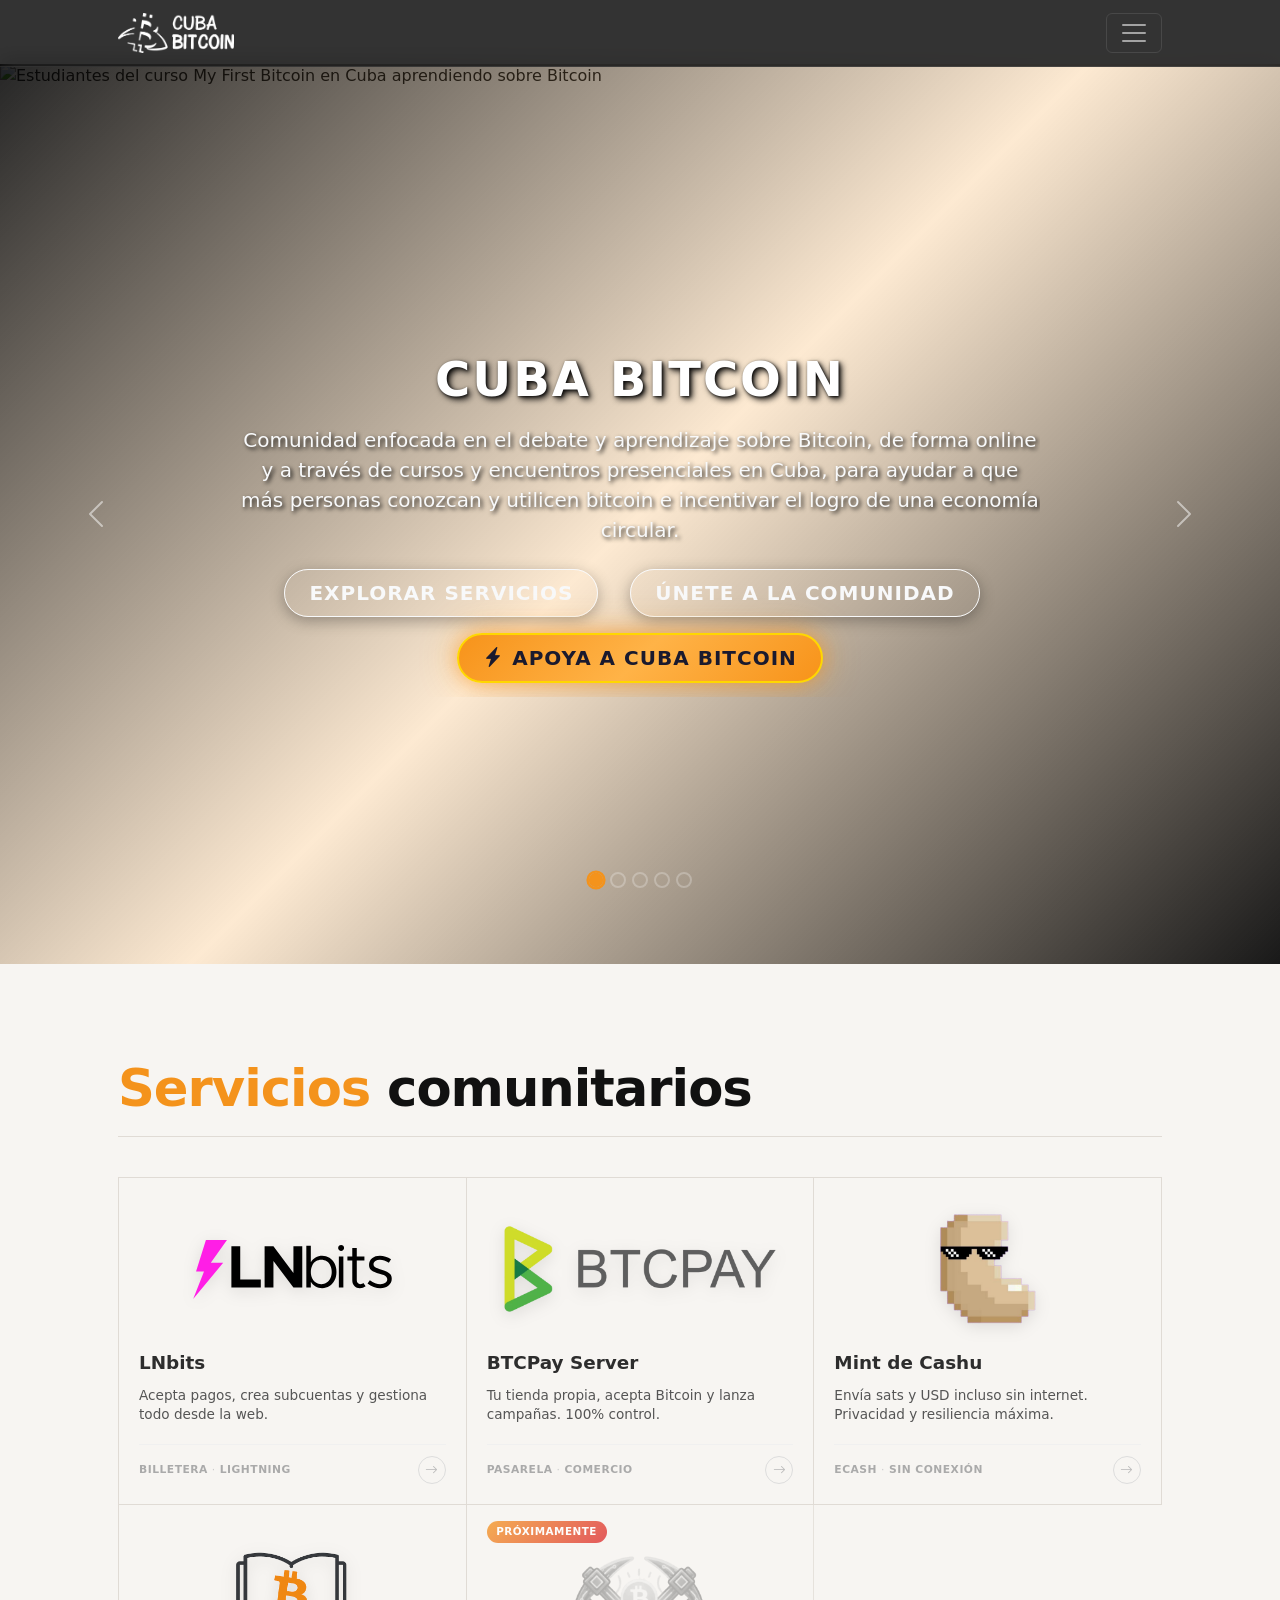
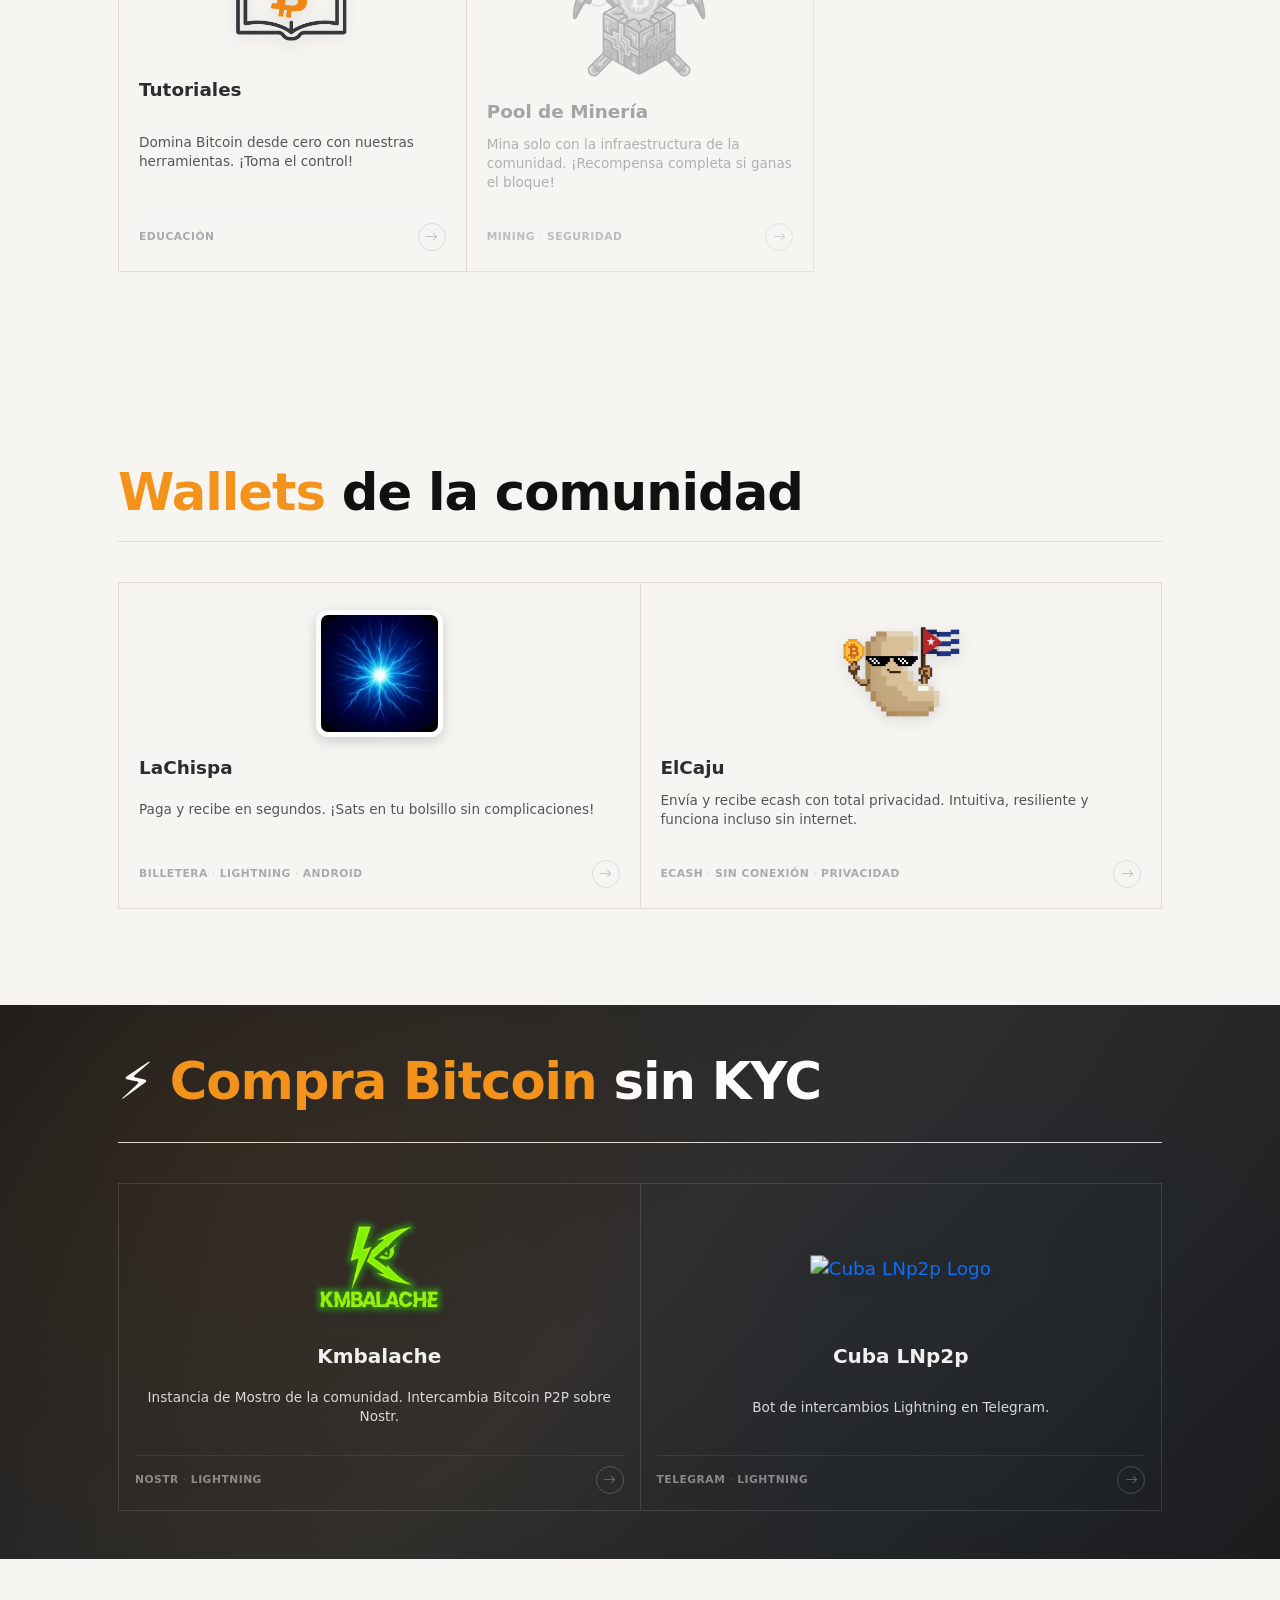
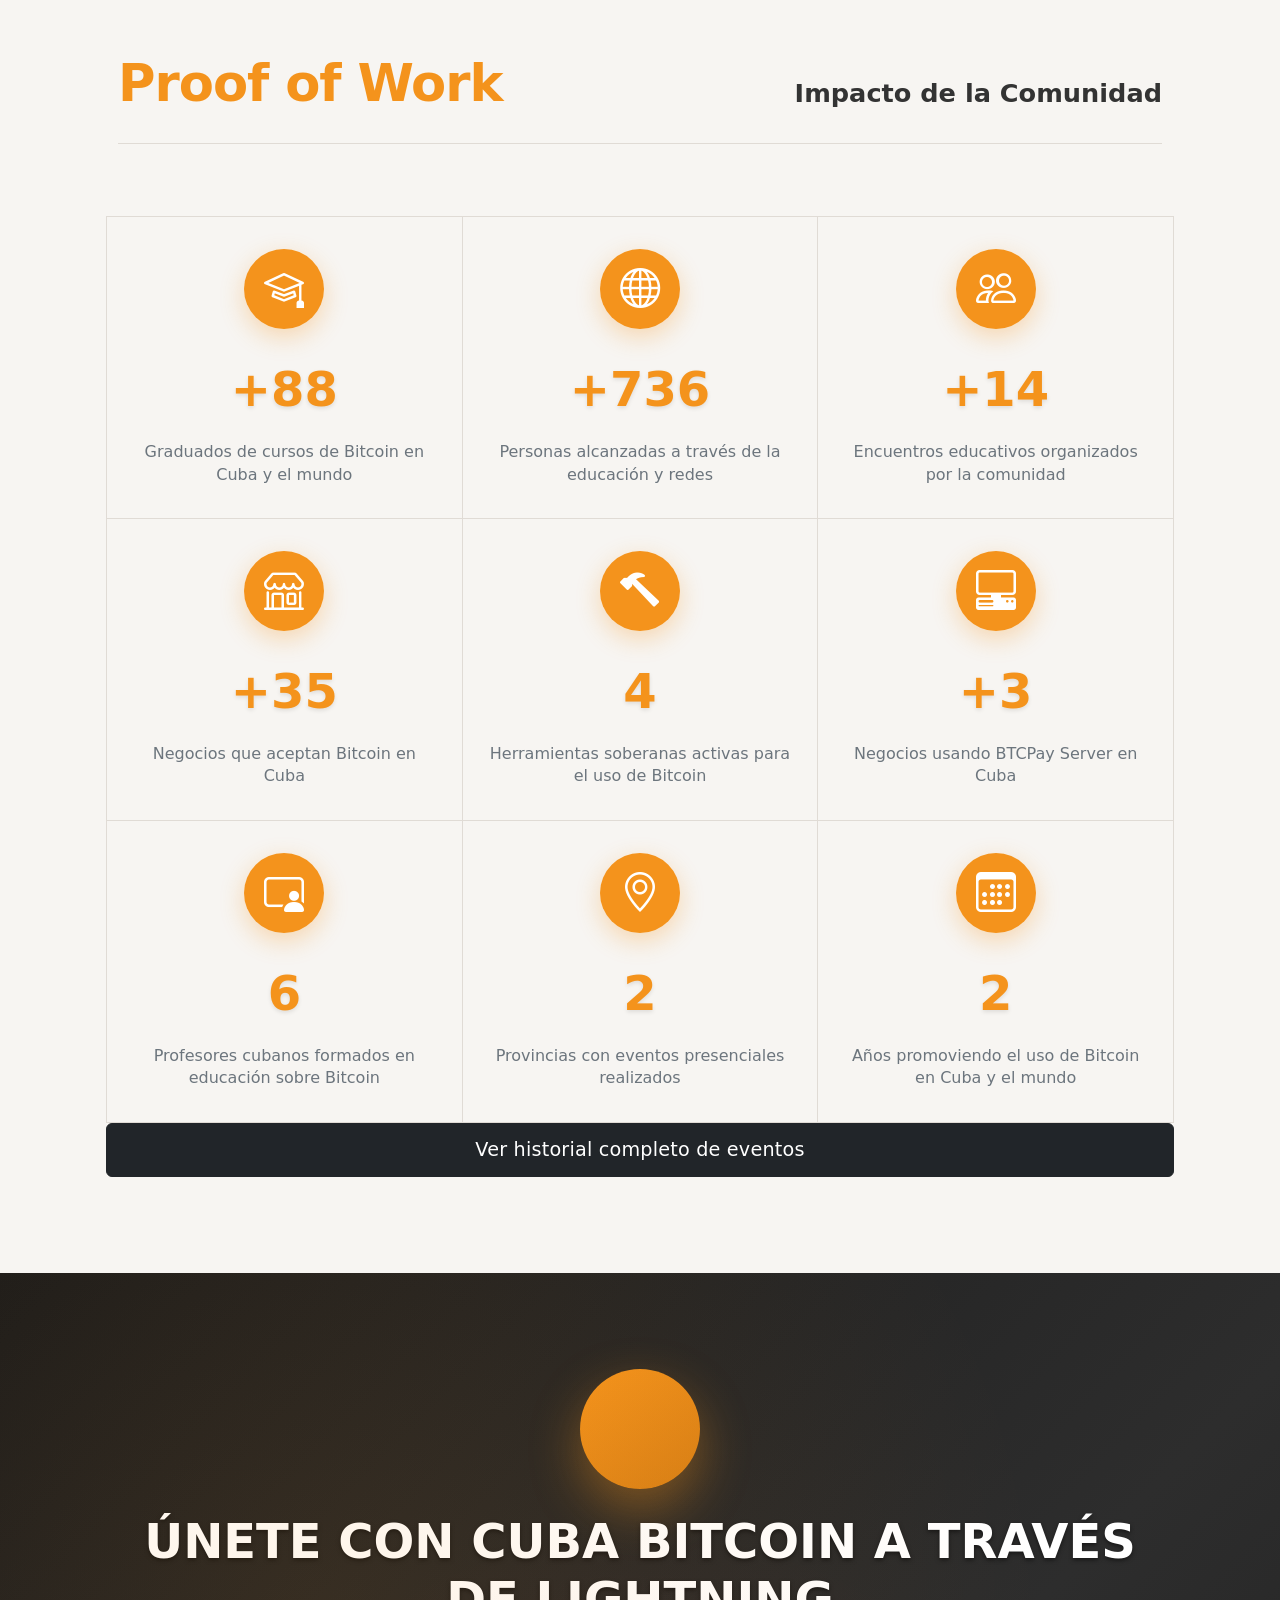
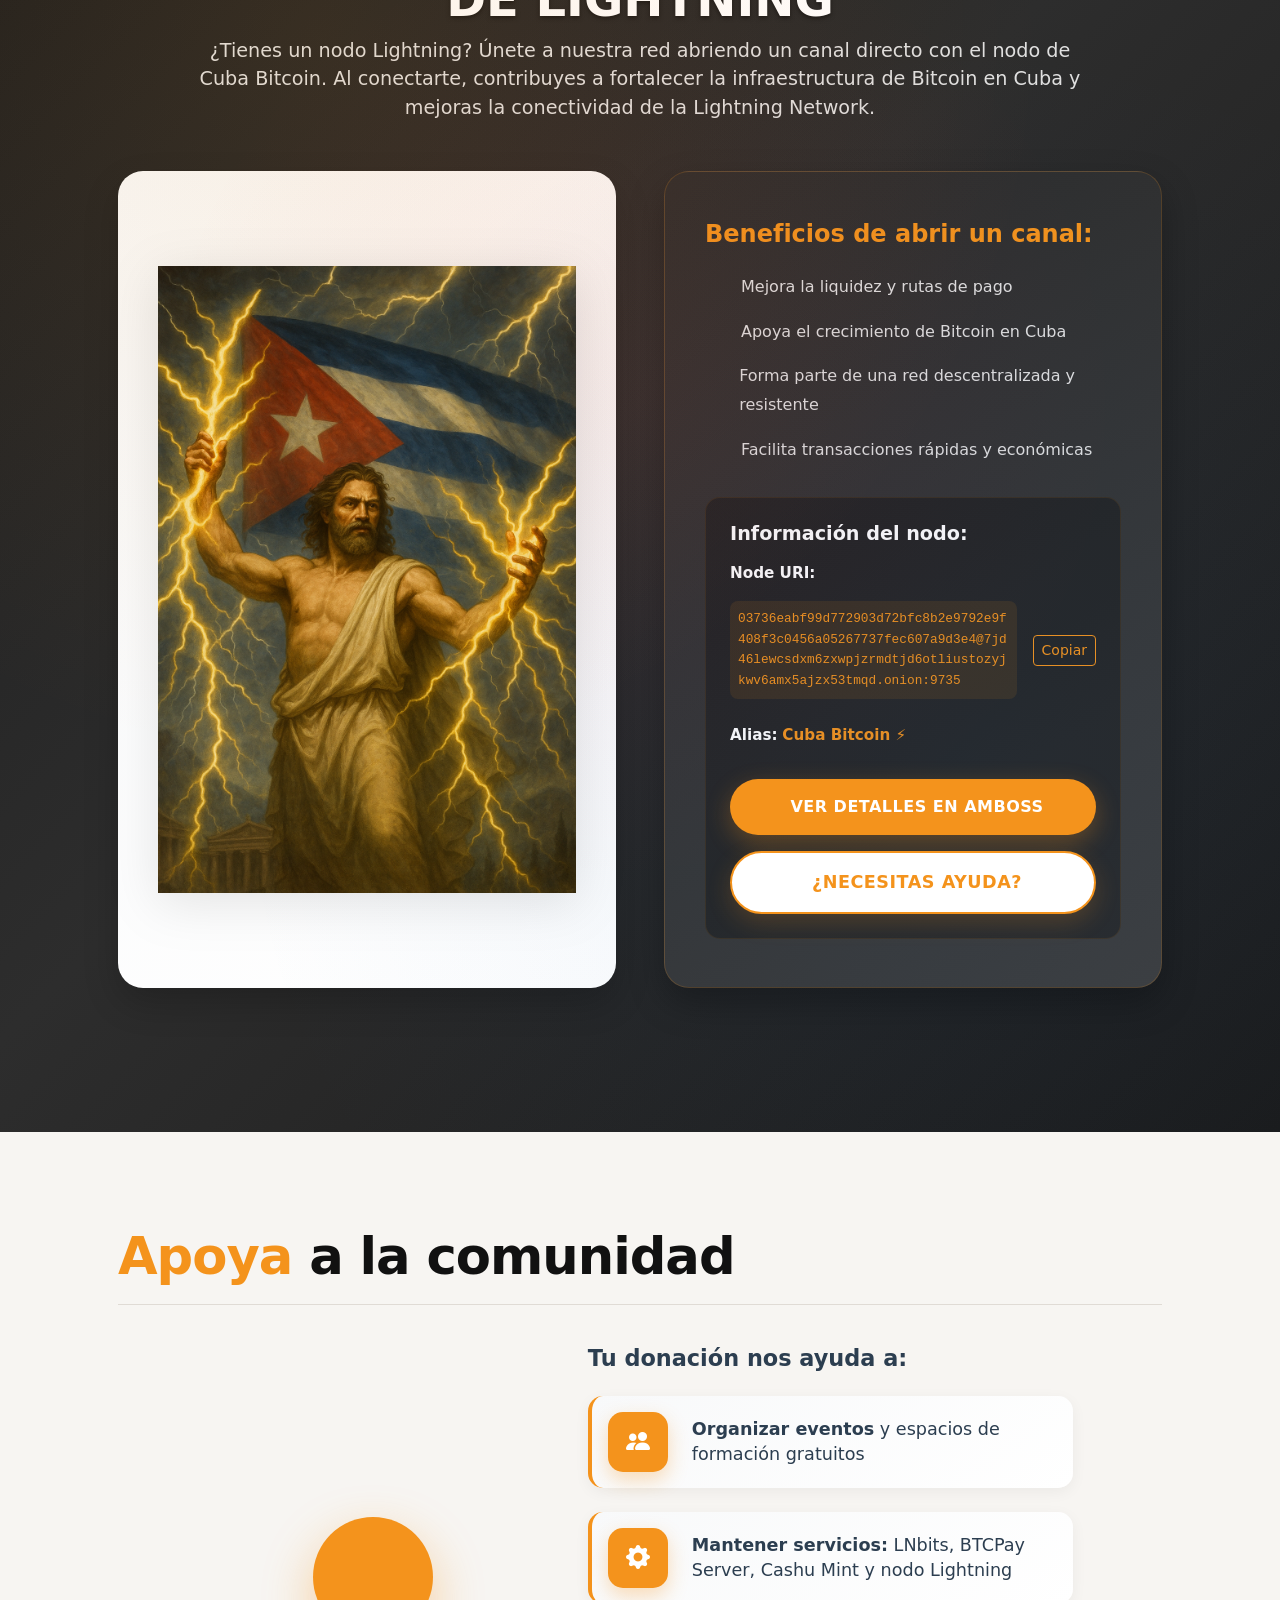
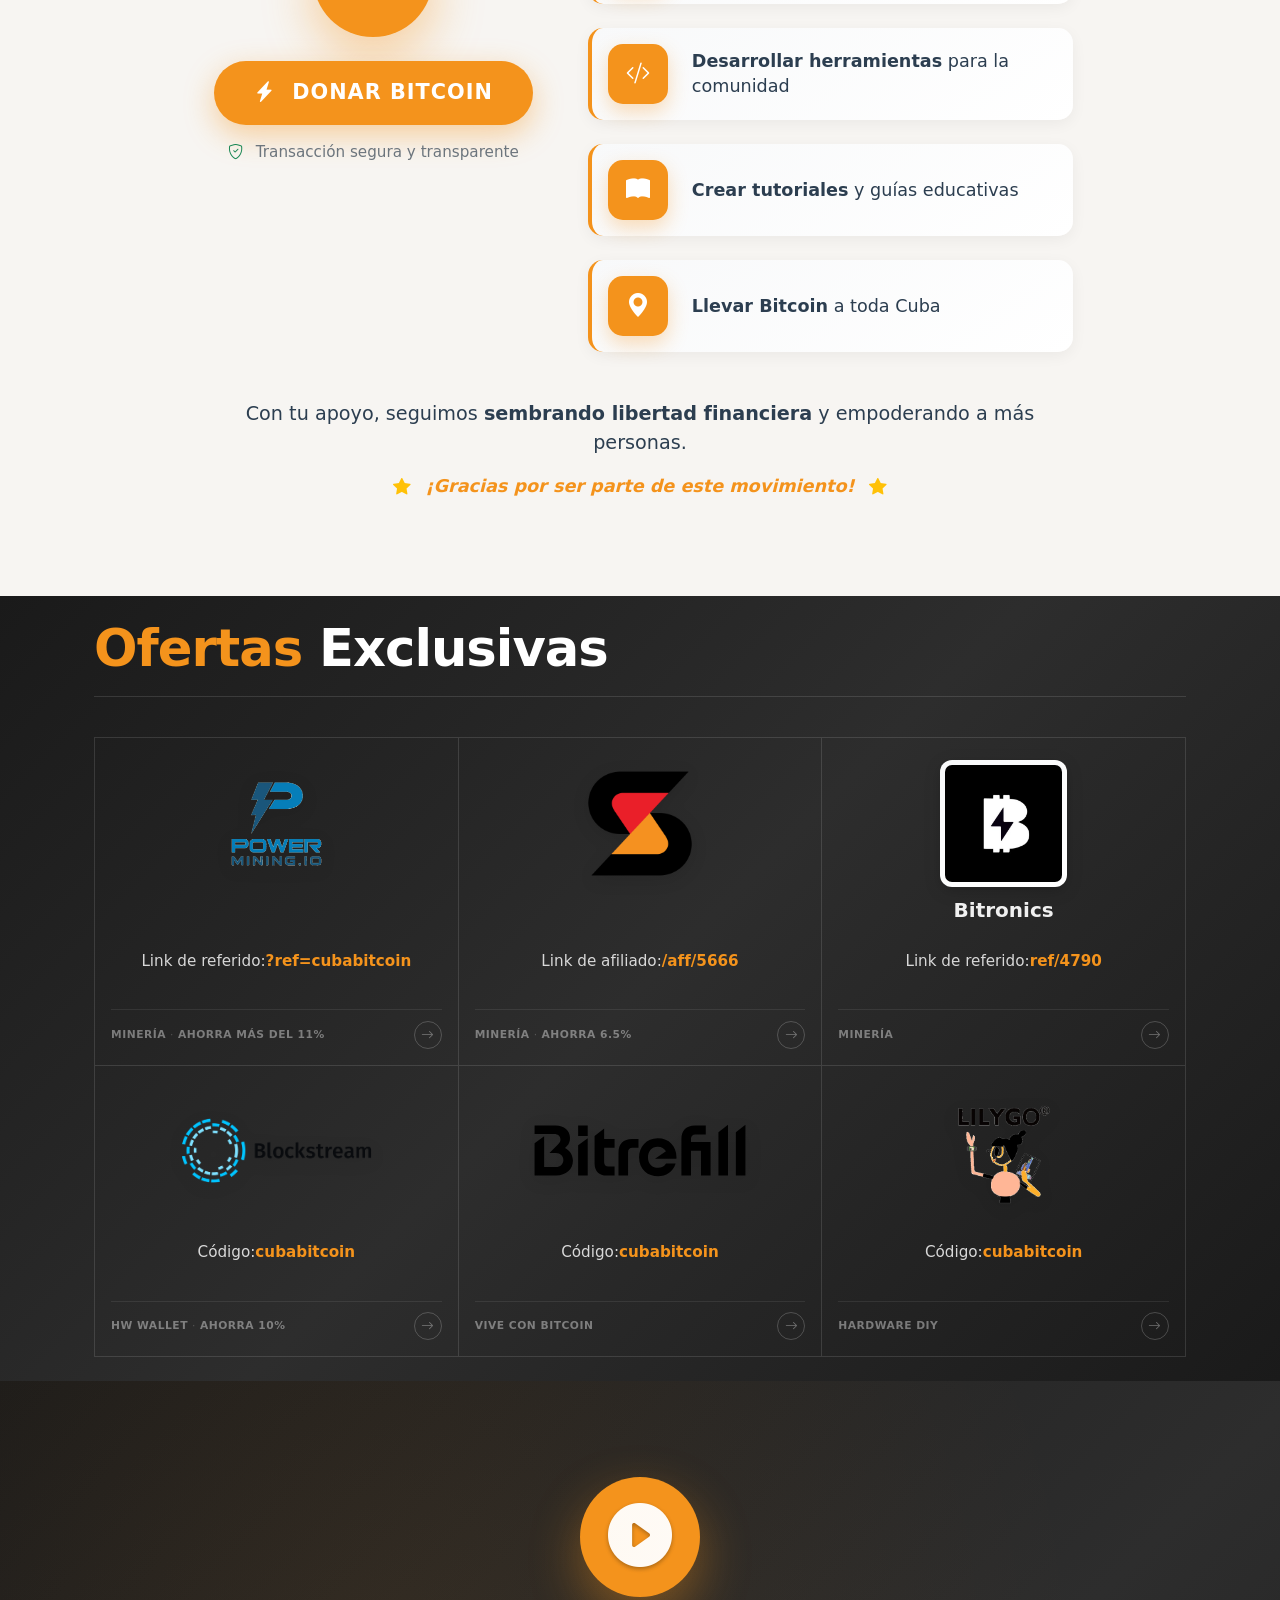
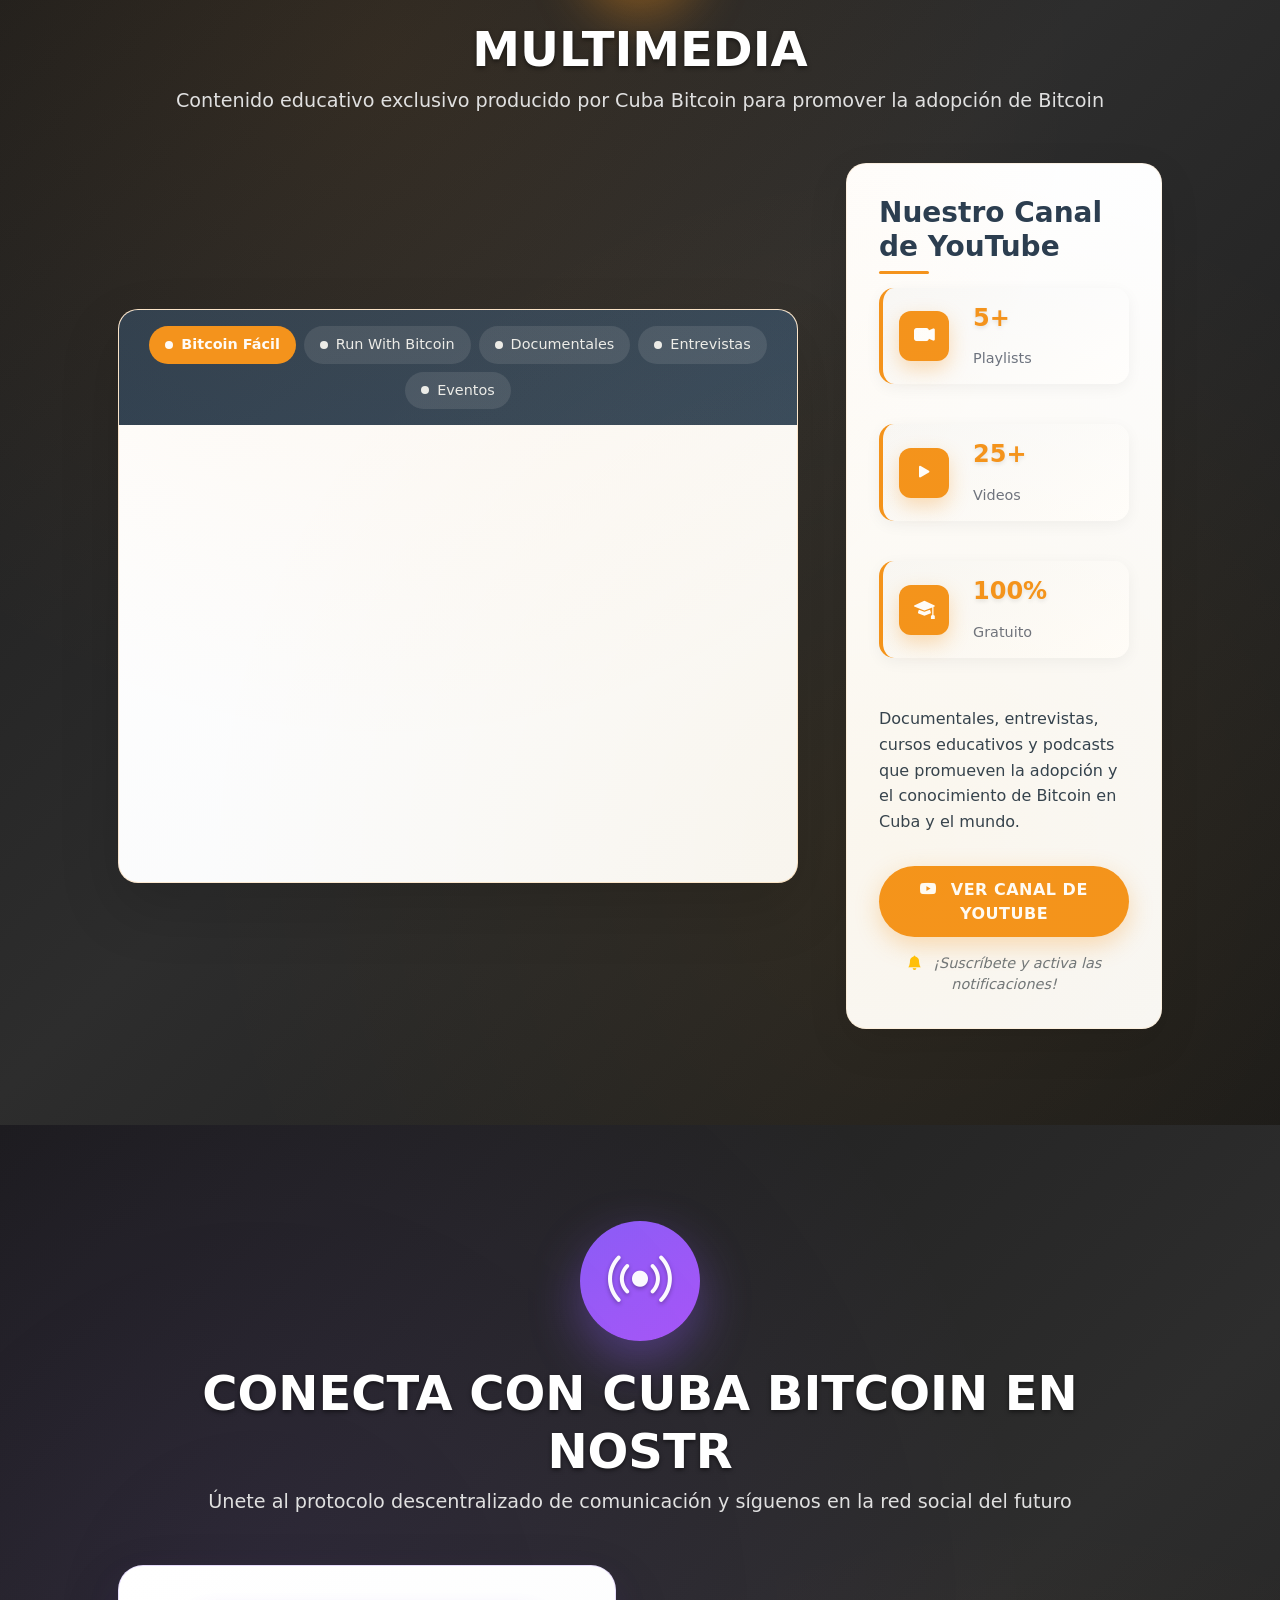
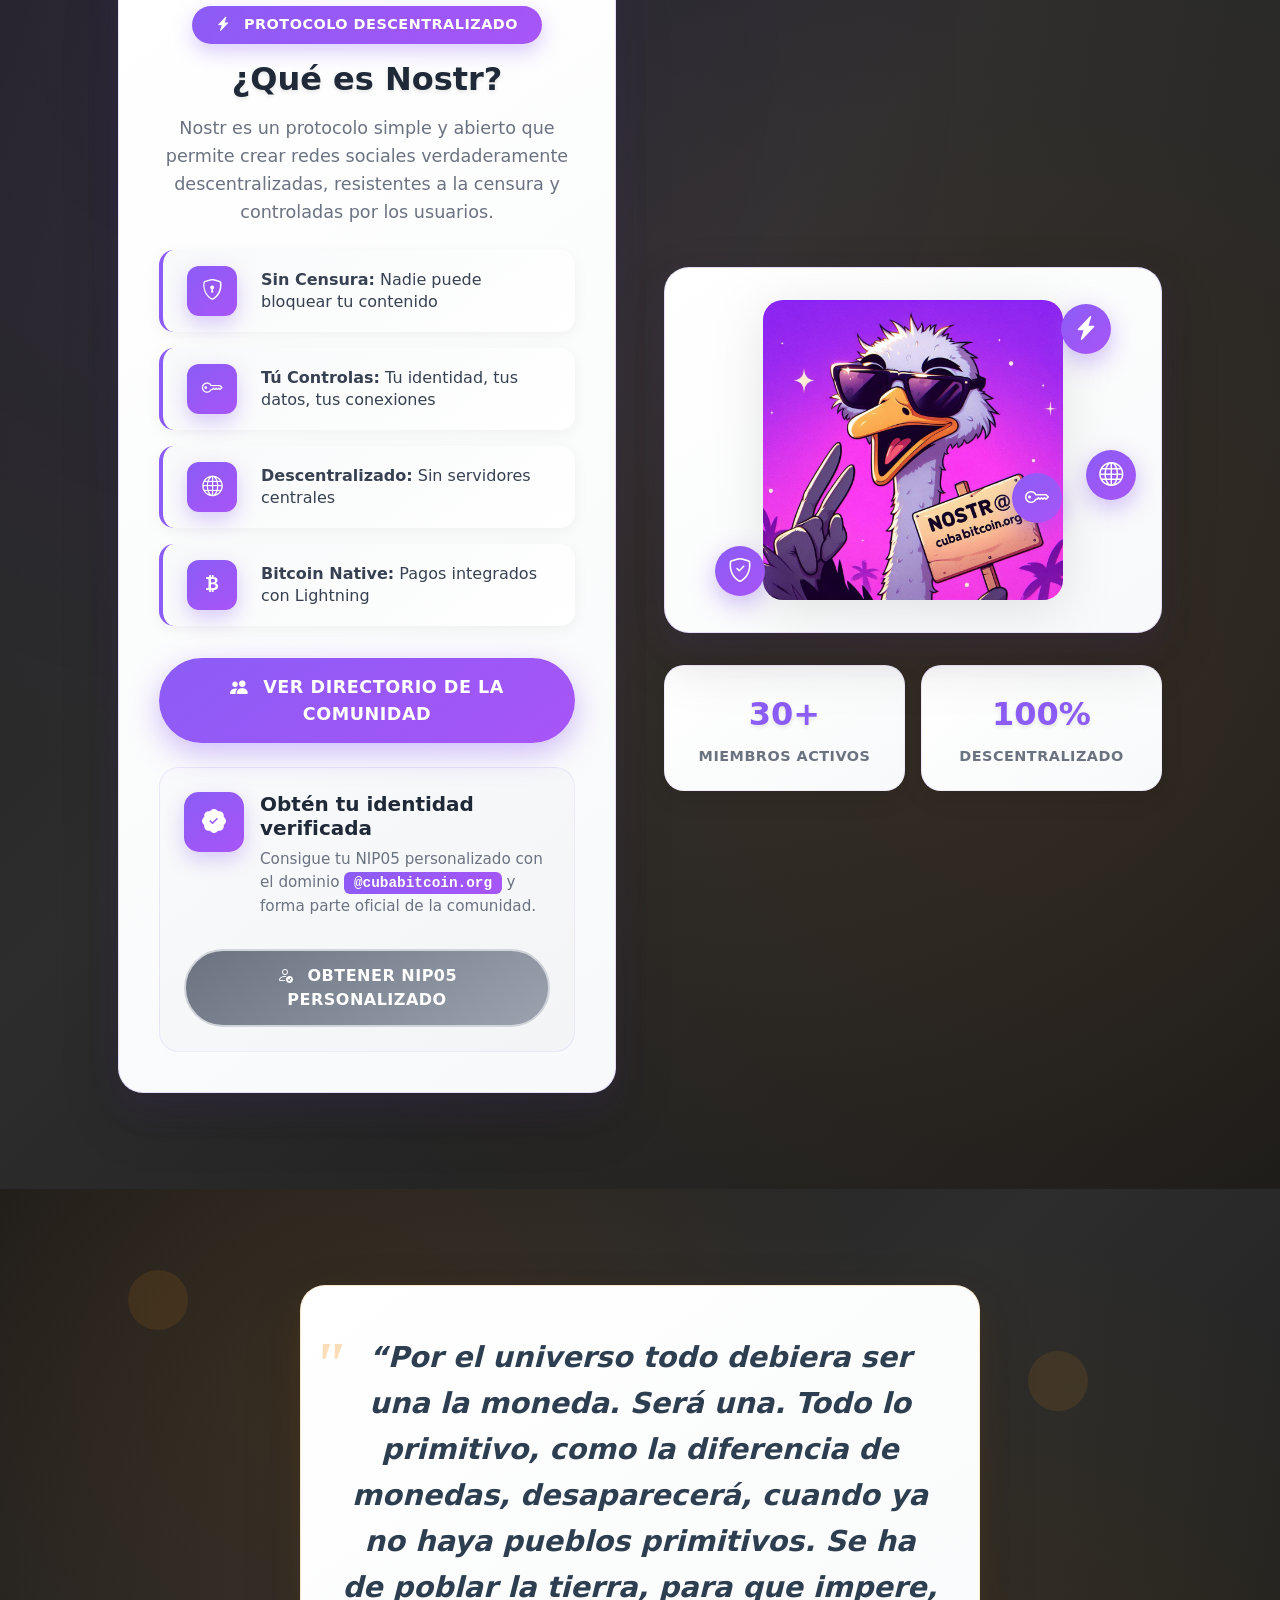
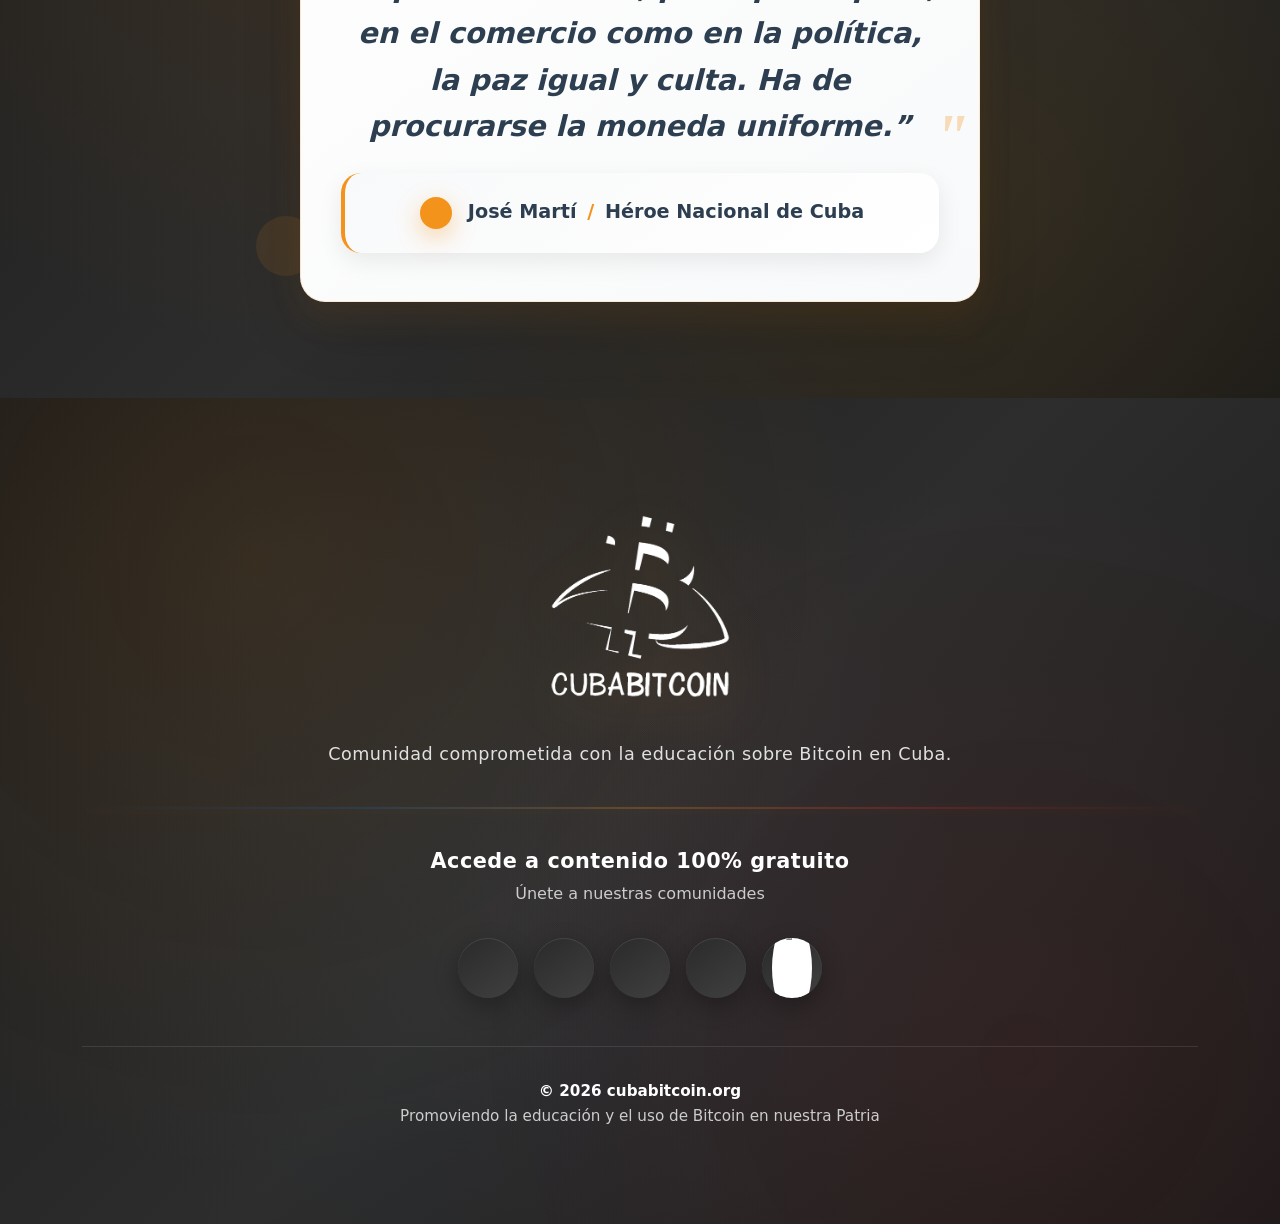
==== commit 6a45142e: "Merge pull request #44 from Cuba-Bitcoin/feature/redesign-editorial Rediseño editorial: grid con lín" ====
--- a/index.html
+++ b/index.html
@@ -1437,7 +1437,7 @@
                                         </div>
                                     </div>
 
-                                    <a class="btn nostr-btn-secondary" href="https://btcpay.cubabitcoin.org/apps/qKjT8z9PqKfpyi8bjjxeP4VmAnT/pos" target="_blank" rel="noopener noreferrer">
+                                    <a class="btn nostr-btn-secondary" href="https://nip05.cubabitcoin.org" target="_blank" rel="noopener noreferrer">
                                         <i class="bi bi-person-check me-2"></i>
                                         Obtener NIP05 Personalizado
                                     </a>
@@ -2112,4 +2112,4 @@
         </script>
 
   </body>
-</html>+</html>
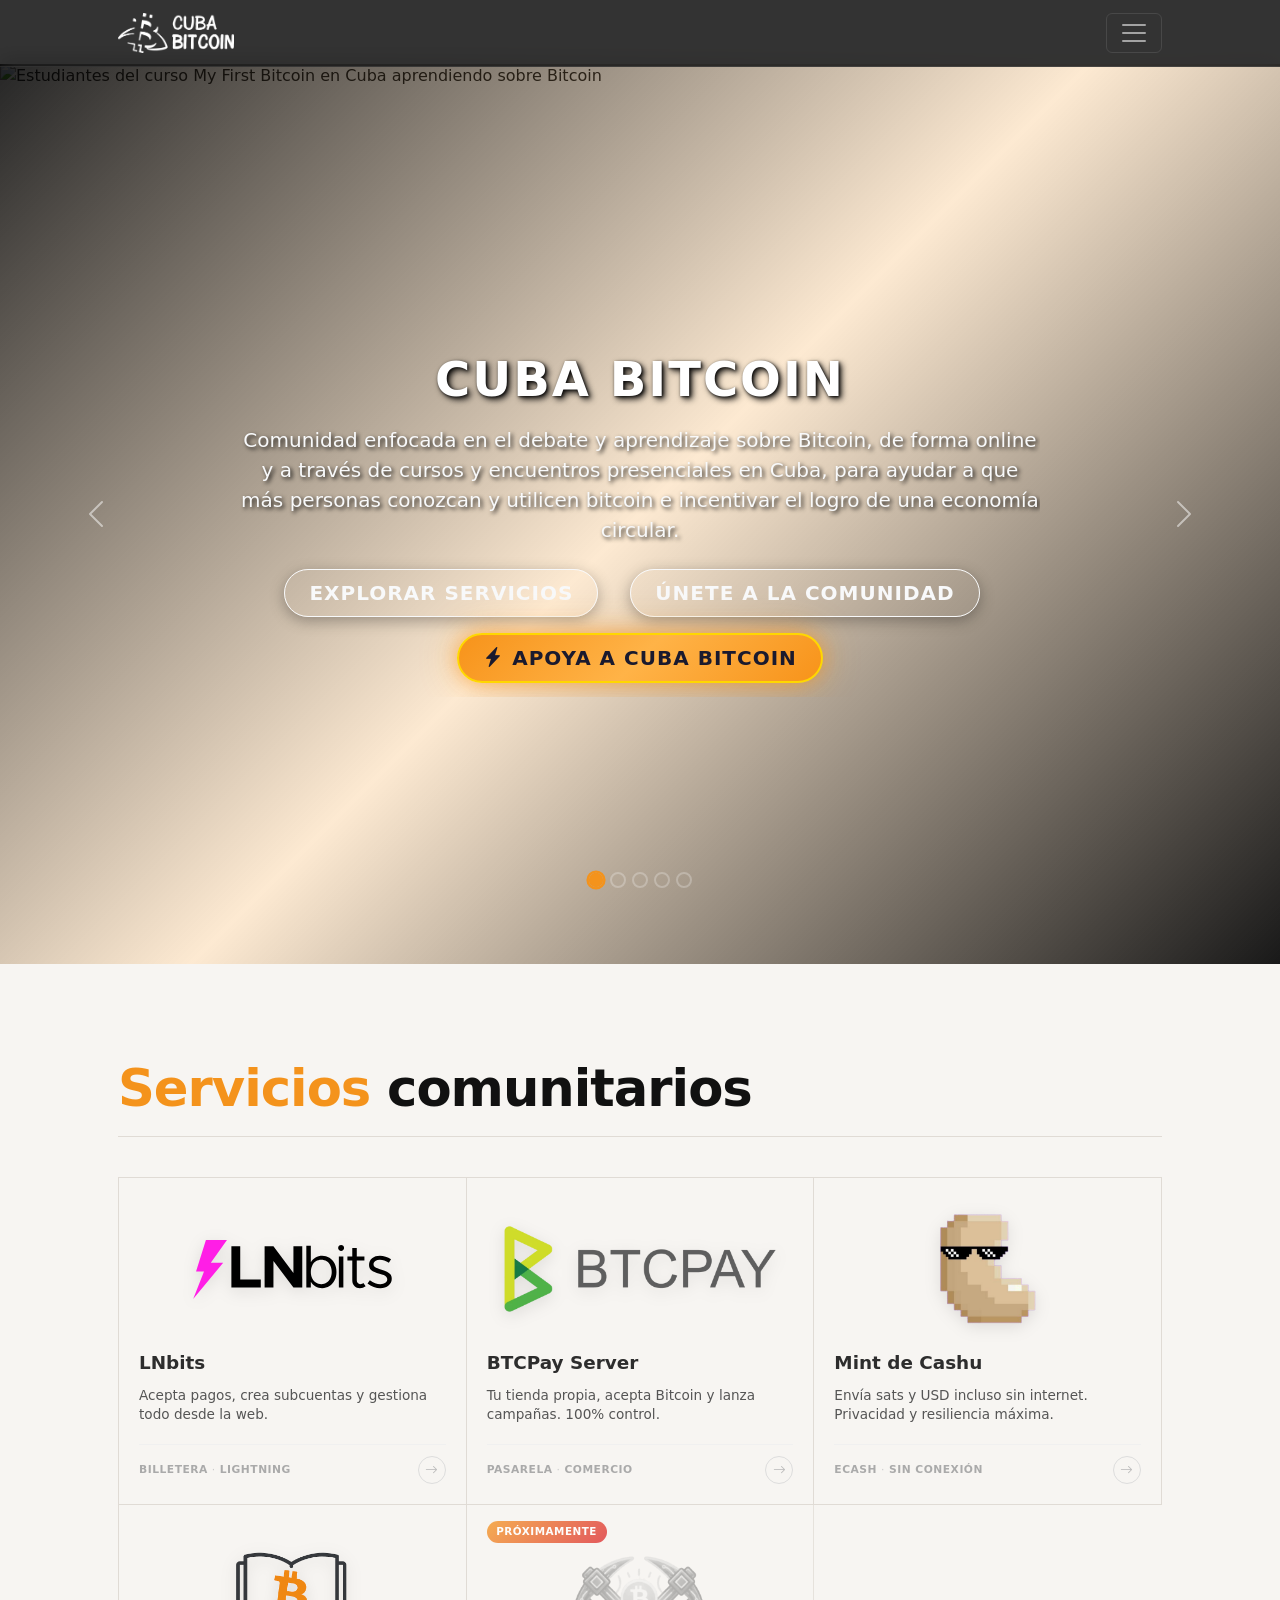
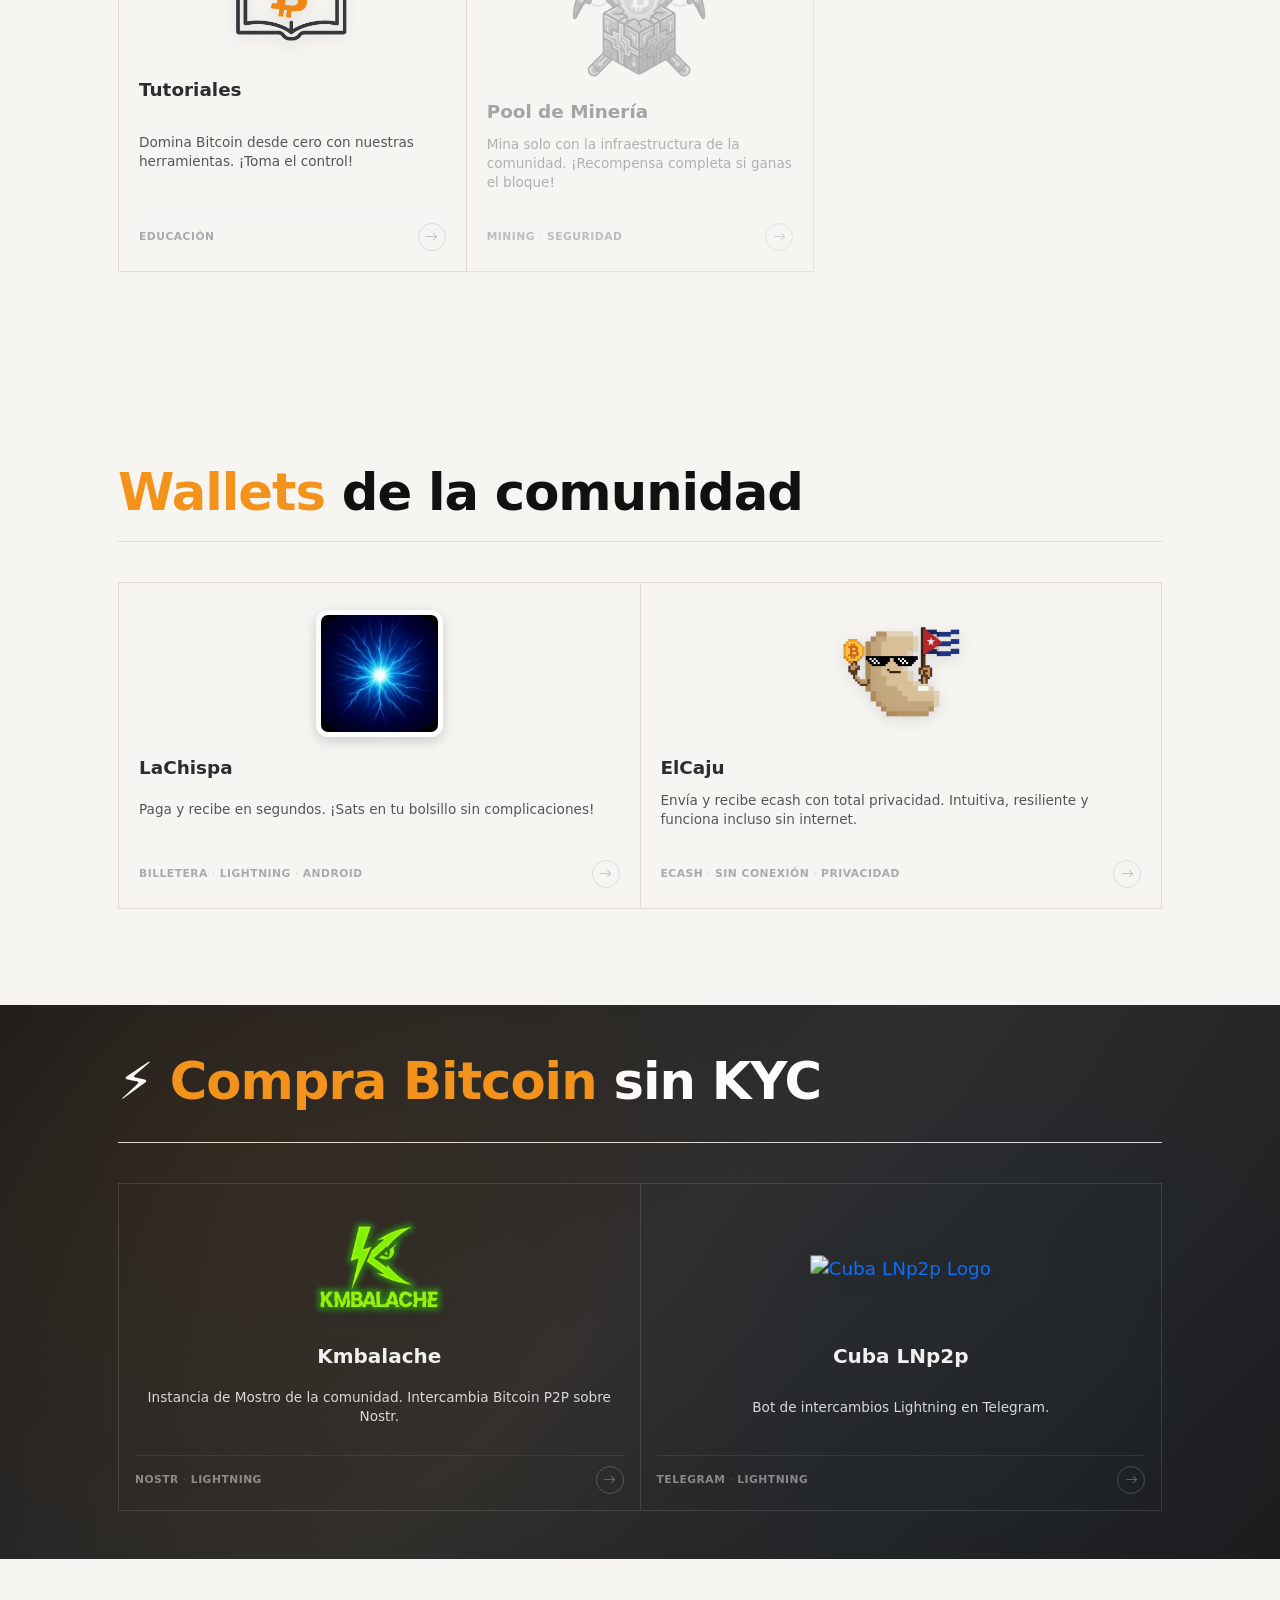
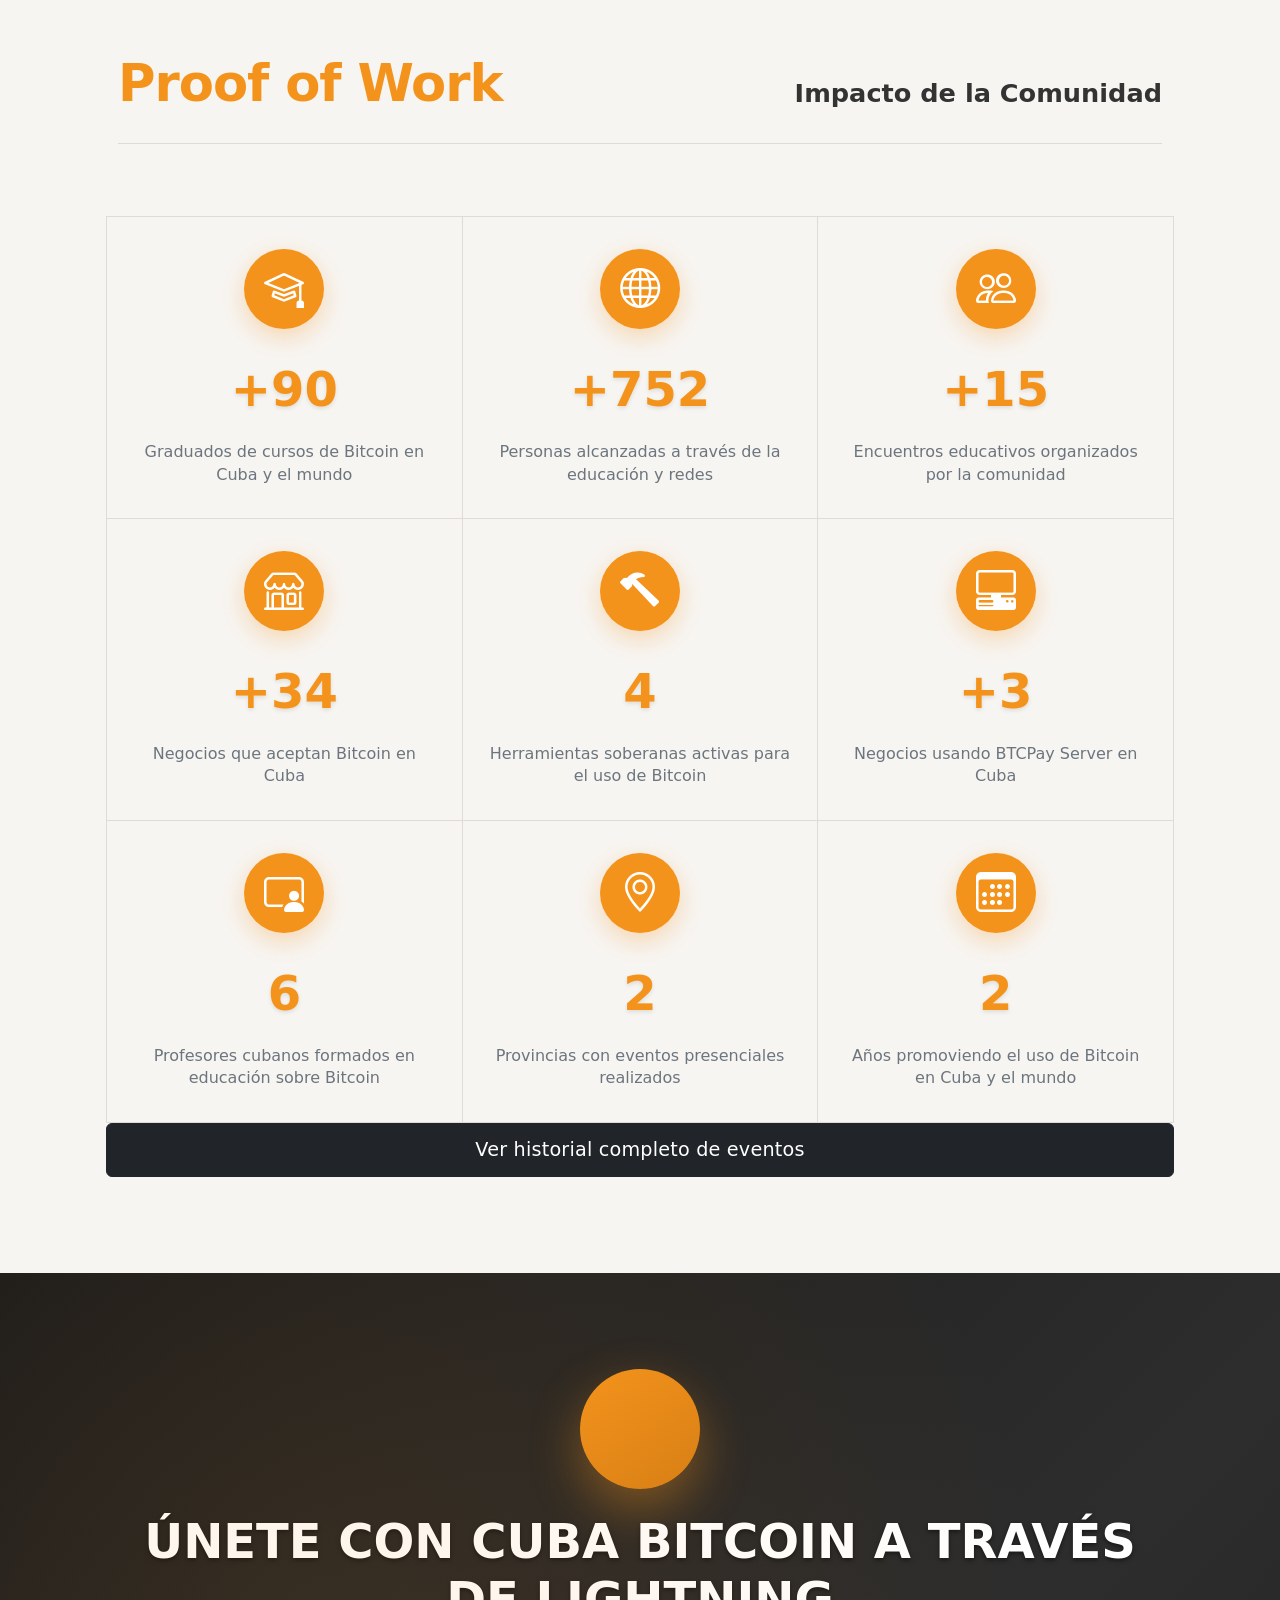
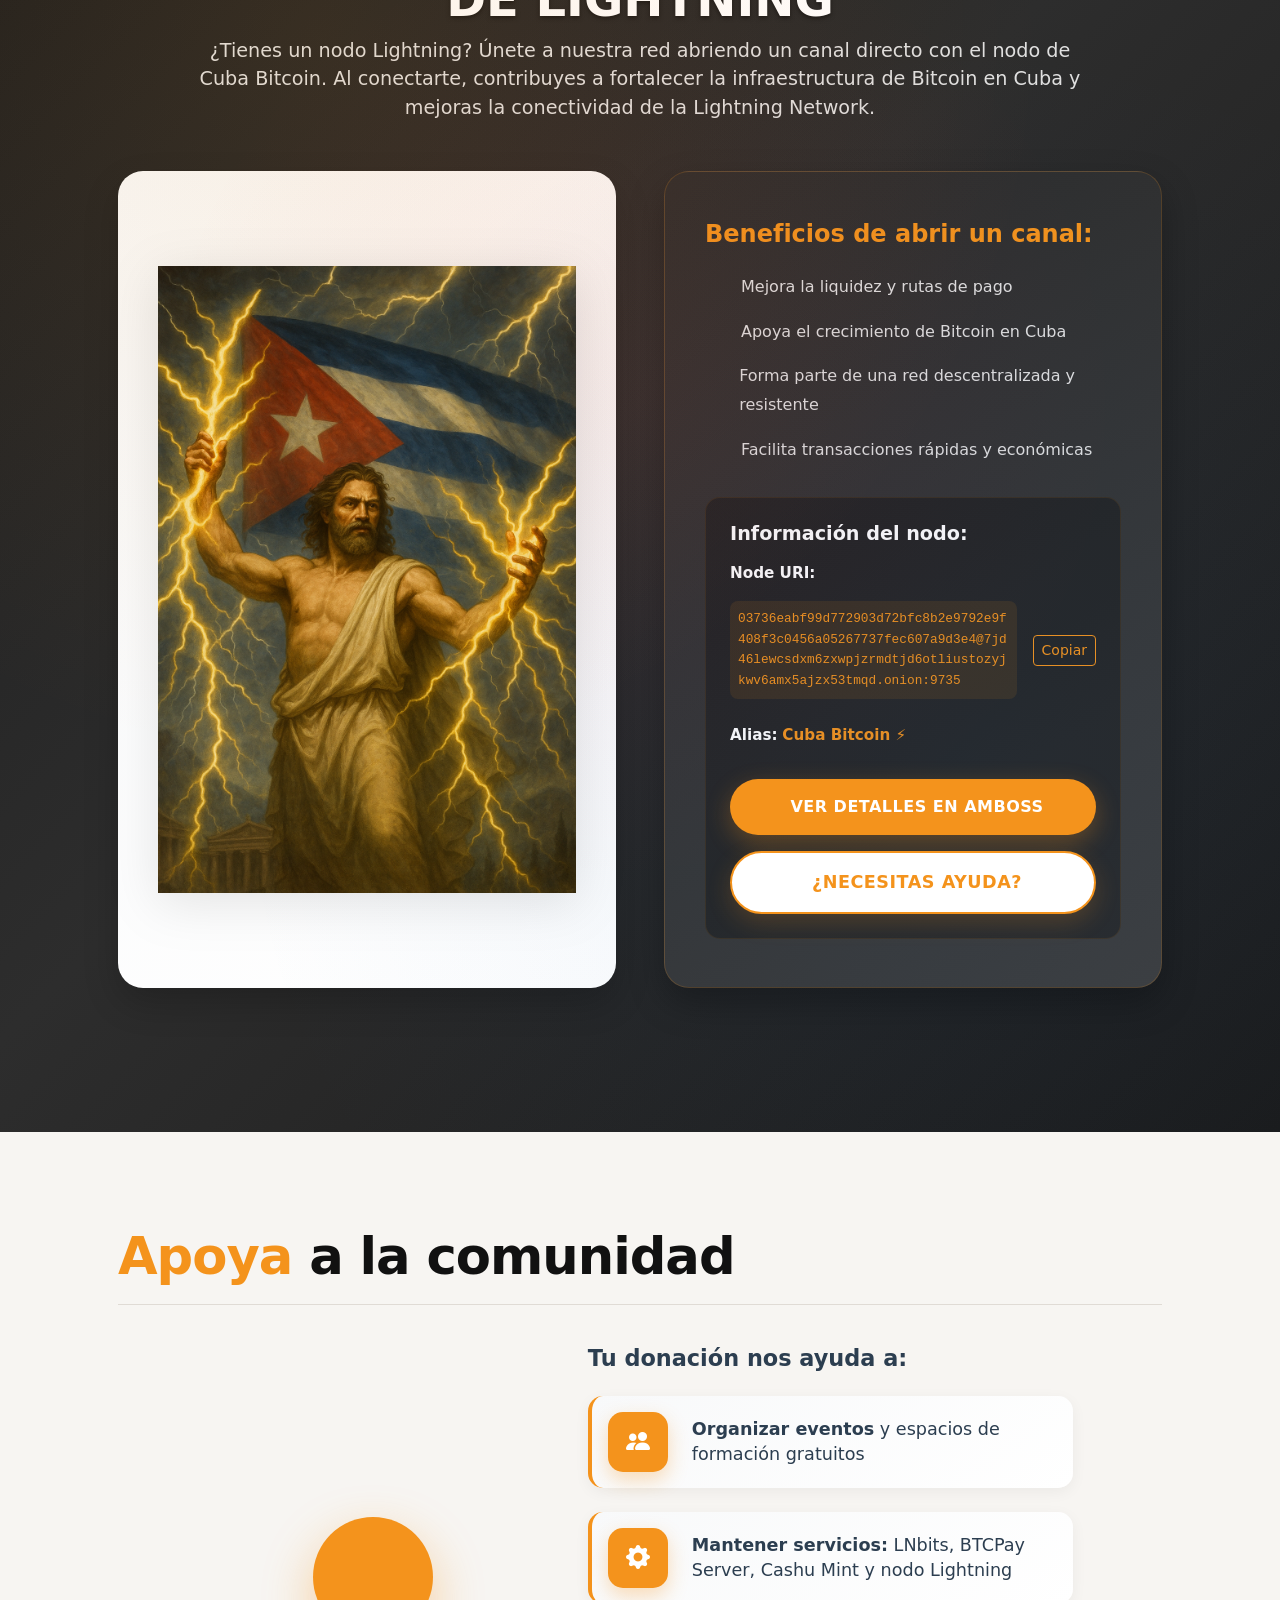
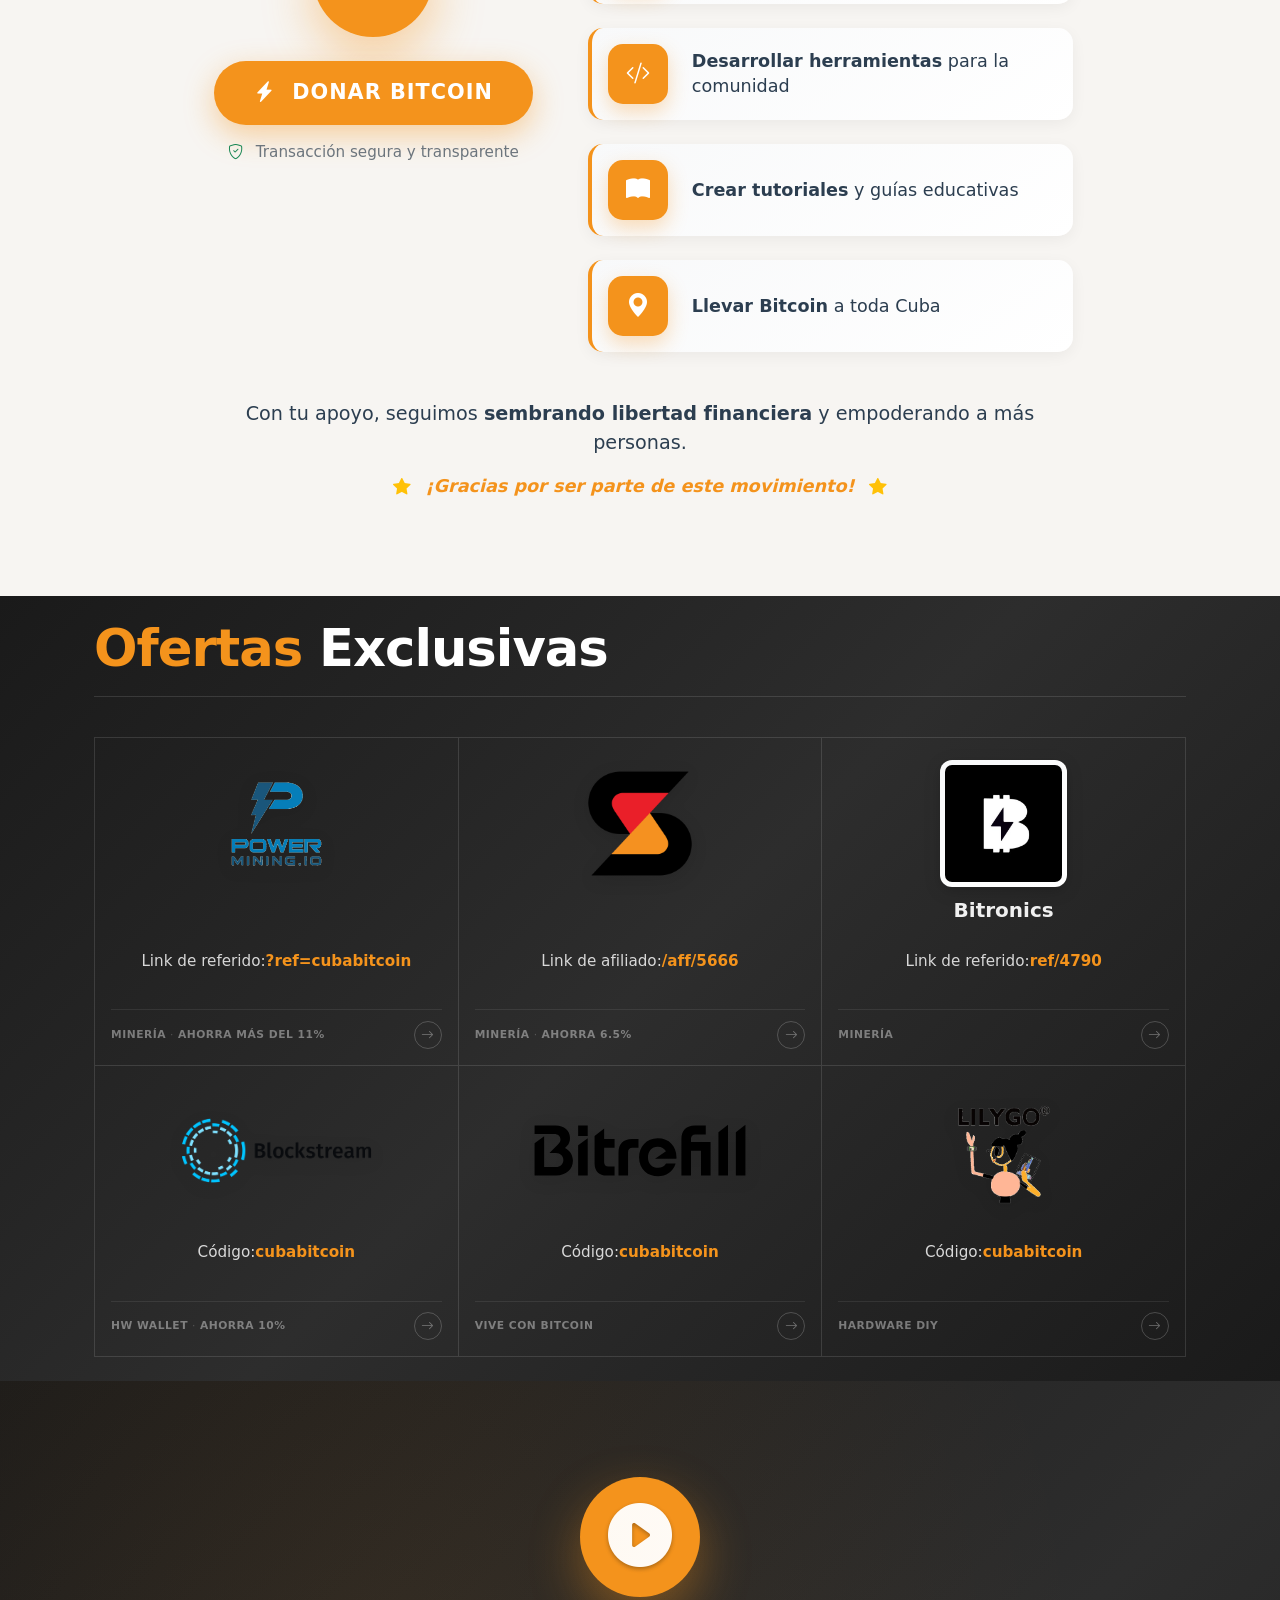
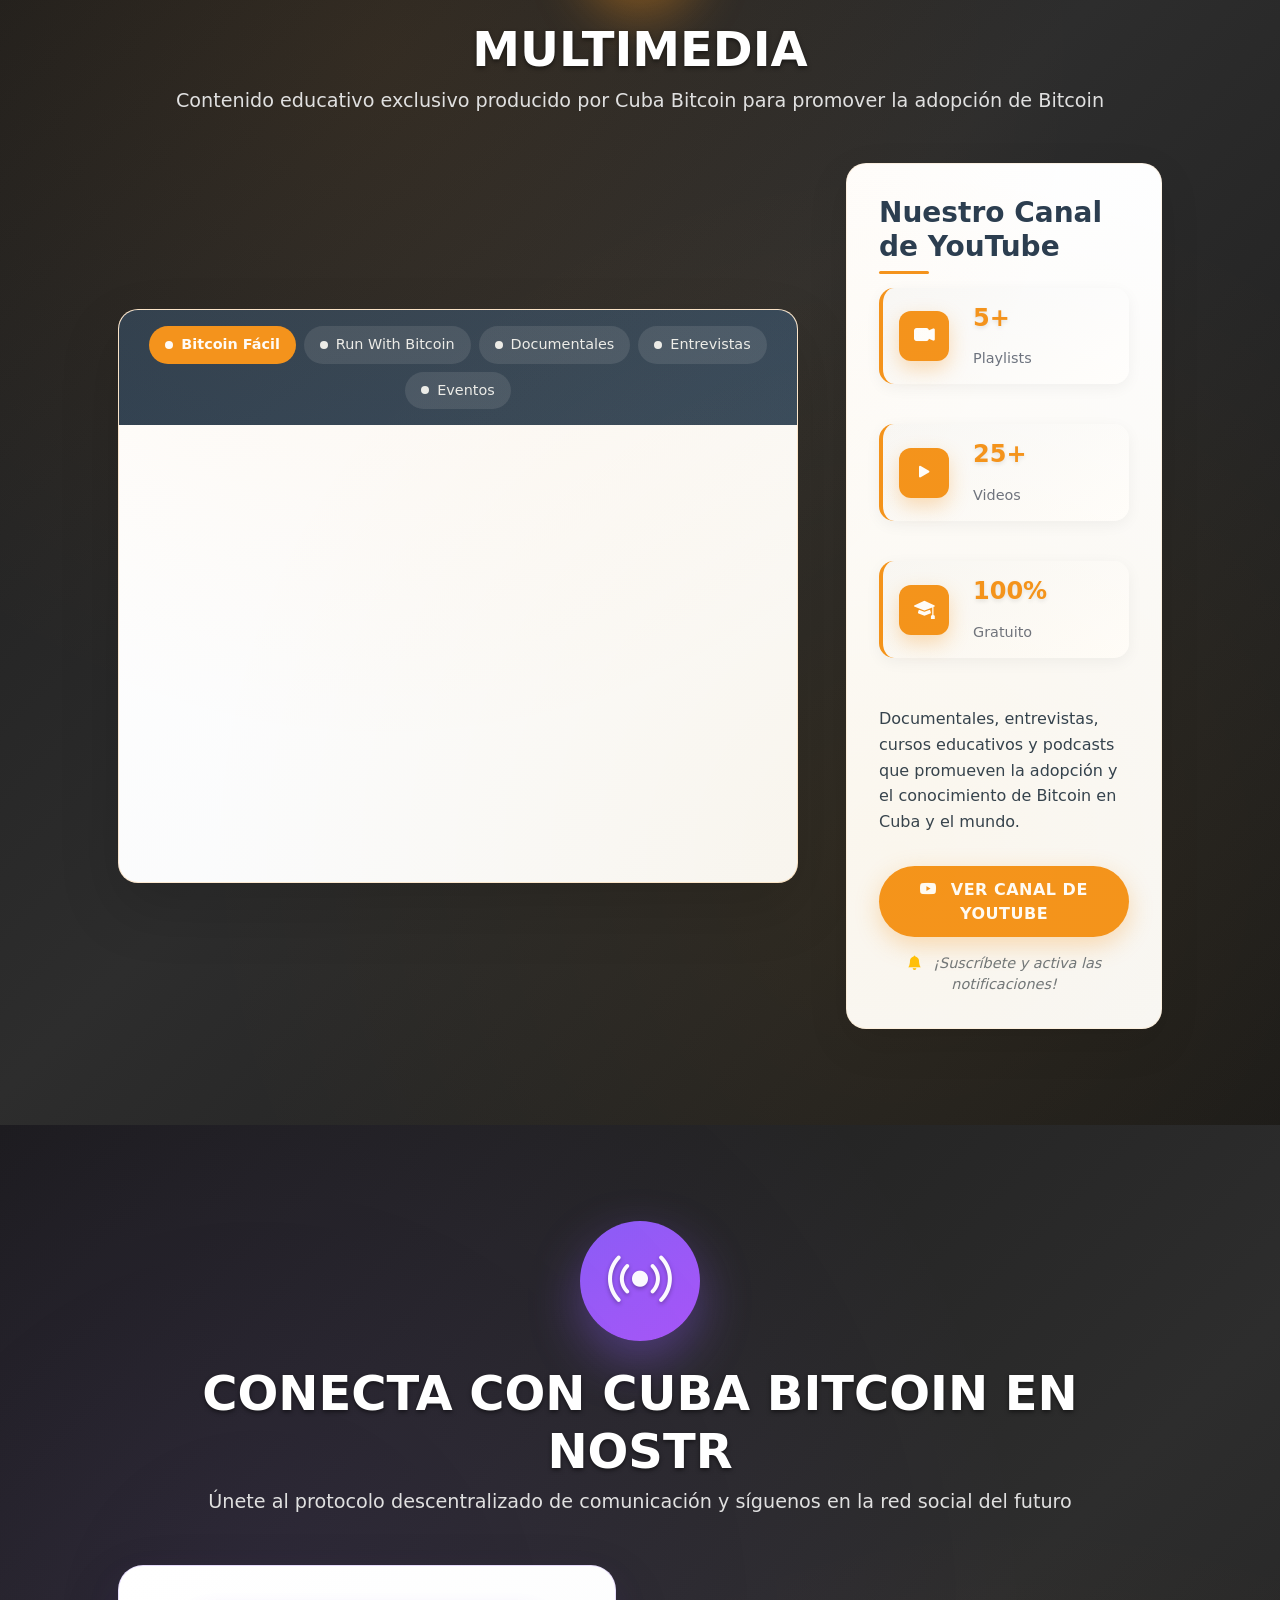
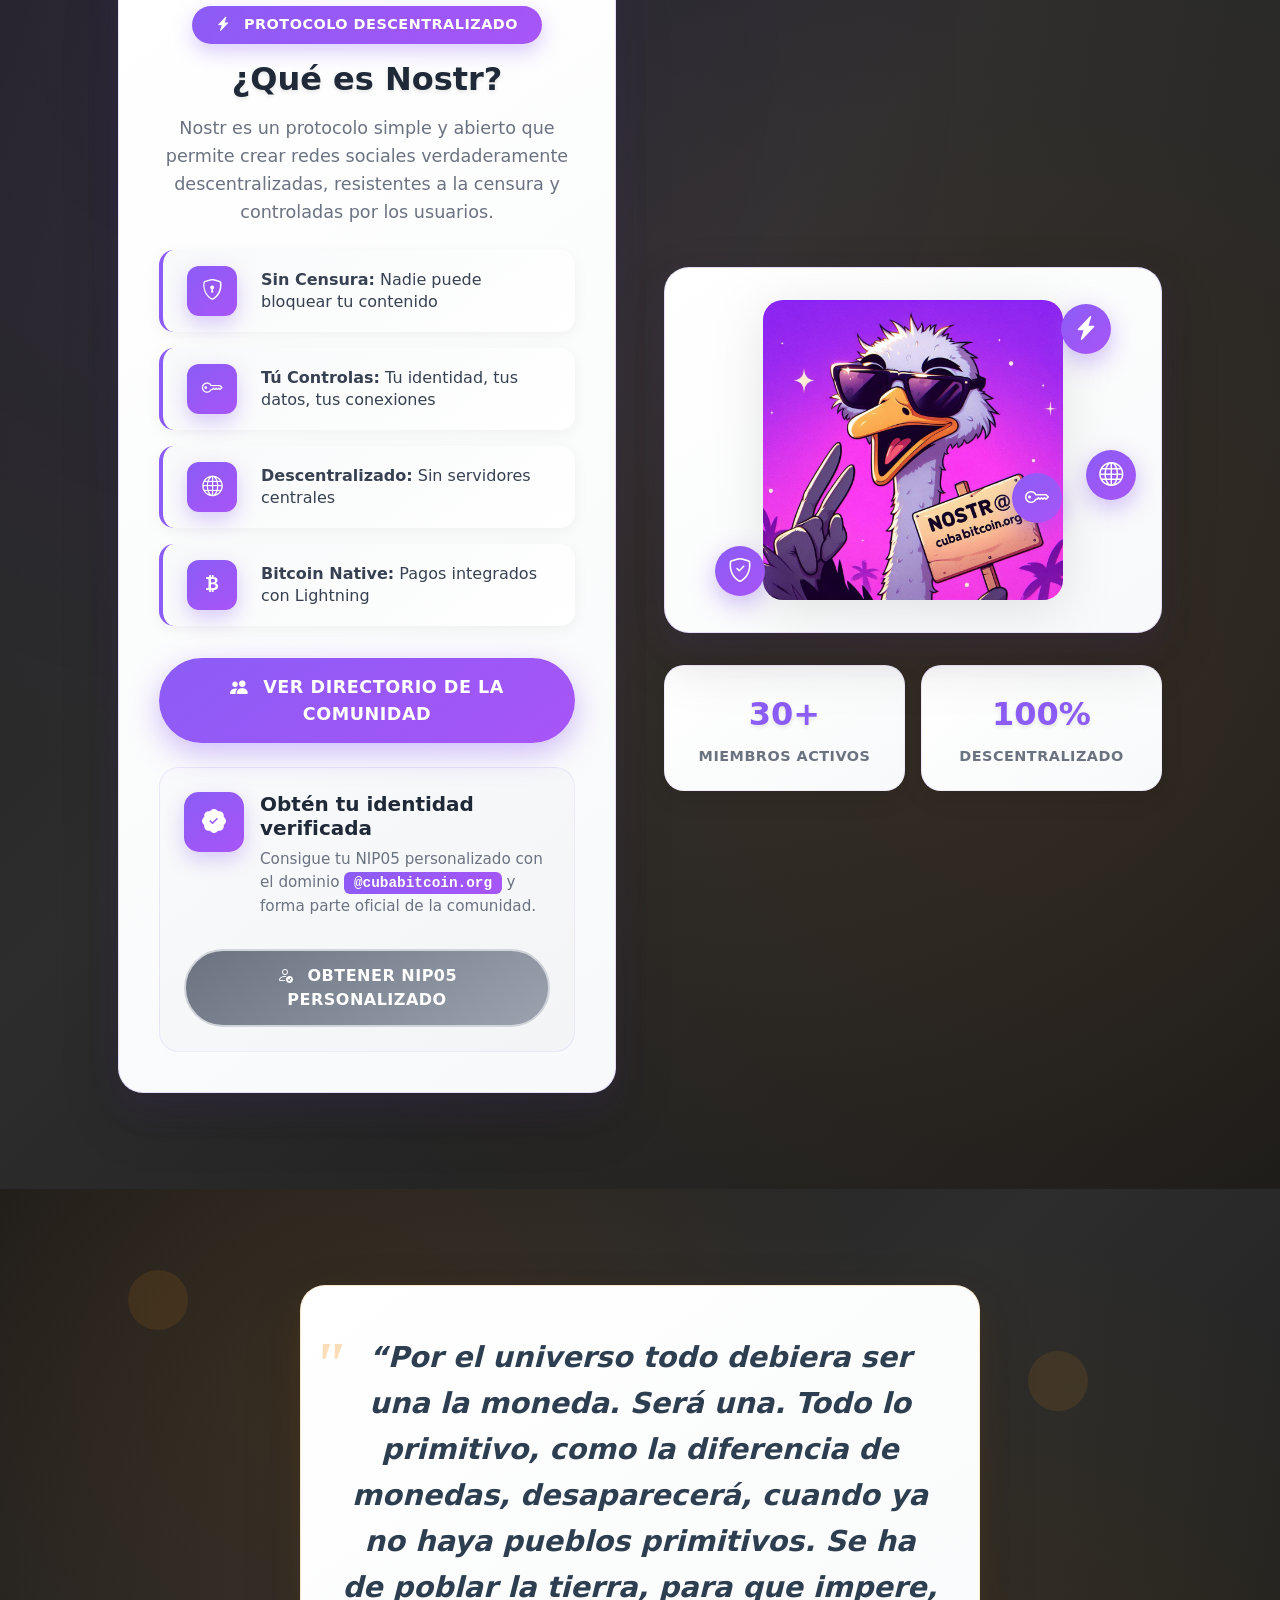
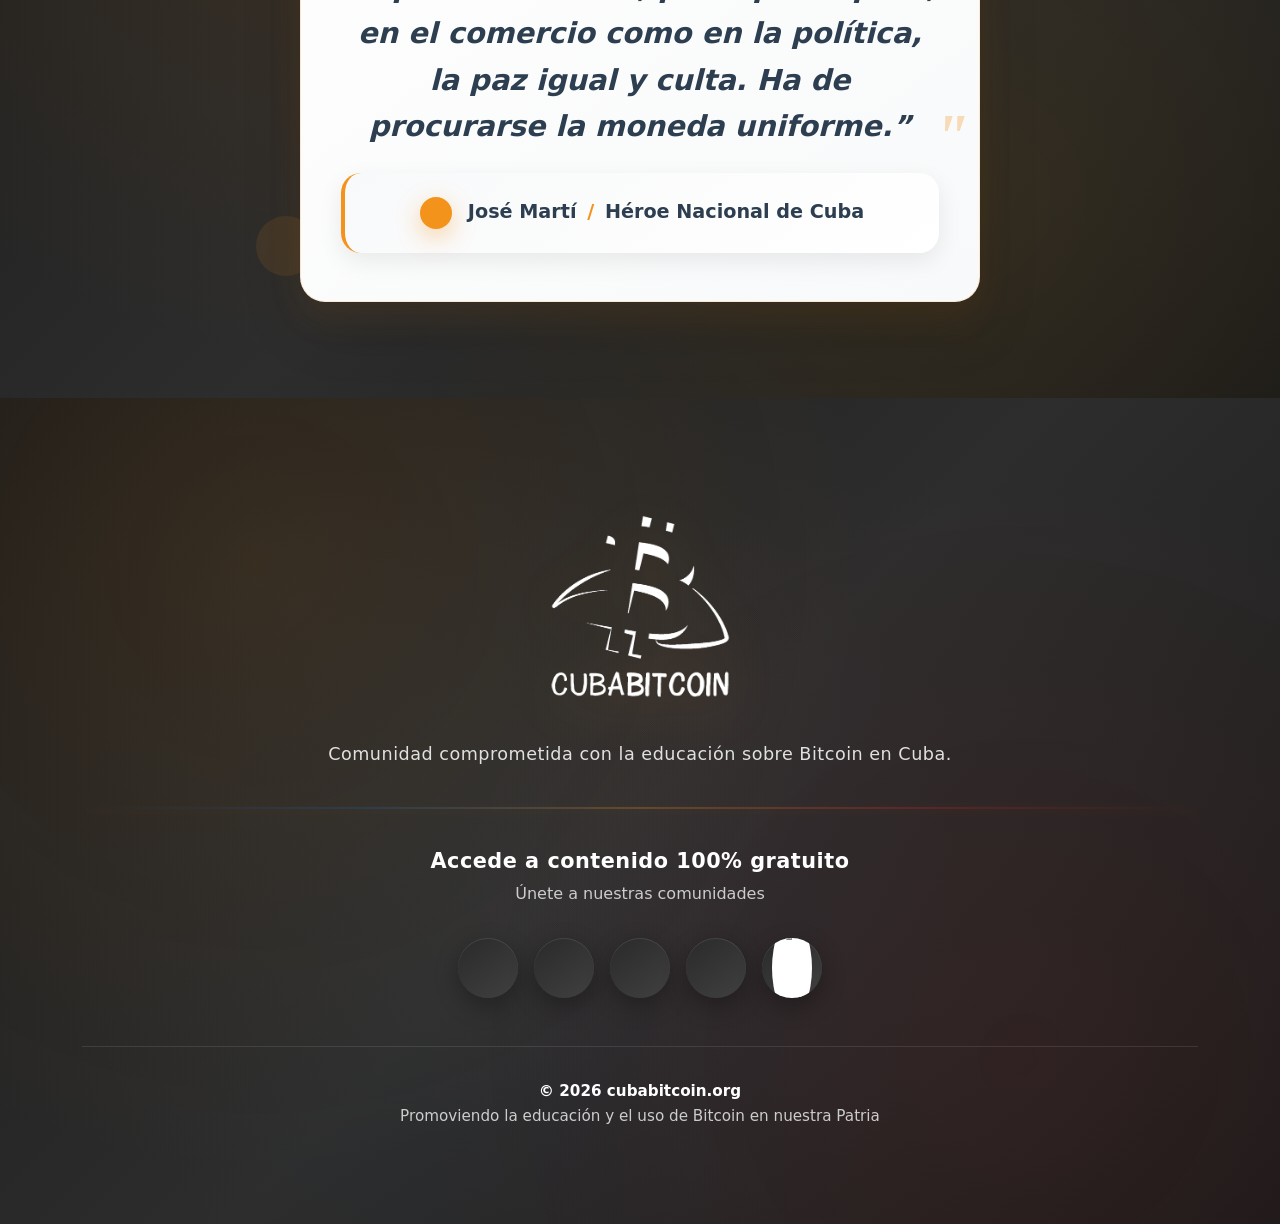
==== commit 46df98de: "fix: remove dead Rive code and bust CSS cache" ====
--- a/index.html
+++ b/index.html
@@ -48,7 +48,7 @@
     <link rel="icon" type="image/x-icon" href="assets/favicon.ico" />
     
     <!-- Preload Critical Resources -->
-    <link rel="preload" href="css/global.css" as="style">
+    <link rel="preload" href="css/global.css?v=2" as="style">
     <link rel="preload" href="img/CubaBitcoin-Hztal-BLANCO-transp.png" as="image">
     <link rel="preload" href="img/MyFirstBitcoin03.jpg" as="image">
     <link rel="dns-prefetch" href="//cdn.jsdelivr.net">
@@ -57,12 +57,10 @@
     <!-- Bootstrap icons-->
     <link href="https://cdn.jsdelivr.net/npm/bootstrap-icons@1.11.0/font/bootstrap-icons.css" rel="stylesheet" />
     <script src="https://kit.fontawesome.com/9379559305.js" crossorigin="anonymous"></script>
-    <!-- Rive Runtime -->
-    <script src="https://unpkg.com/@rive-app/canvas@latest/rive.js"></script>
     <!-- Bootstrap CSS -->
     <link href="https://cdn.jsdelivr.net/npm/bootstrap@5.3.3/dist/css/bootstrap.min.css" rel="stylesheet" integrity="sha384-QWTKZyjpPEjISv5WaRU9OFeRpok6YctnYmDr5pNlyT2bRjXh0JMhjY6hW+ALEwIH" crossorigin="anonymous">
     <!-- Custom CSS-->
-    <link href="css/global.css" rel="stylesheet" />
+    <link href="css/global.css?v=2" rel="stylesheet" />
     
     <!-- Structured Data (JSON-LD) -->
     <script type="application/ld+json">
@@ -2023,92 +2021,6 @@
                 document.body.removeChild(textArea);
             }
 
-            
-            document.addEventListener('DOMContentLoaded', function() {
-                console.log('DOM cargado'); // Para debug
-                
-                // Inicializar las 3 animaciones Rive del carrusel Jade
-                const riveAnimations = [
-                    {
-                        canvasId: 'riveCanvas1',
-                        src: 'https://public.rive.app/hosted/113763/215935/qSxq9PN5l02UuMeboD4r3A.riv'
-                    },
-                    {
-                        canvasId: 'riveCanvas2', 
-                        src: 'https://public.rive.app/hosted/113763/204494/x_p3SWr0pkinJa9cB2U2cg.riv'
-                    },
-                    {
-                        canvasId: 'riveCanvas3',
-                        src: 'https://cdn.rive.app/hosted/113763/207459/t8nsRYRIYEWUUhkZ__chfQ.riv'
-                    }
-                ];
-                
-                riveAnimations.forEach(animation => {
-                    const canvas = document.getElementById(animation.canvasId);
-                    if (canvas) {
-                        console.log('Inicializando canvas:', animation.canvasId);
-                        
-                        // Configurar canvas más grande
-                        canvas.width = 600;
-                        canvas.height = 600;
-                        
-                        console.log('Intentando cargar:', animation.src);
-                        
-                        const riveInstance = new rive.Rive({
-                            src: animation.src,
-                            canvas: canvas,
-                            autoplay: true,
-                            fit: rive.Fit.Contain,
-                            alignment: rive.Alignment.Center,
-                            onLoad: () => {
-                                console.log('✅ Rive cargado y visible:', animation.canvasId);
-                                // NO llamar resizeDrawingSurfaceToCanvas() aquí
-                            },
-                            onLoadError: (error) => {
-                                console.error('❌ Error cargando Rive:', animation.canvasId, error);
-                                
-                                // Si es la tercera animación, intentar URL alternativa
-                                if (animation.canvasId === 'riveCanvas3') {
-                                    console.log('🔄 Intentando URL alternativa para riveCanvas3...');
-                                    const alternativeUrl = 'https://public.rive.app/hosted/113763/207459/t8nsRYRIYEWUUhkZ__chfQ.riv';
-                                    
-                                    const retryInstance = new rive.Rive({
-                                        src: alternativeUrl,
-                                        canvas: canvas,
-                                        autoplay: true,
-                                        fit: rive.Fit.Contain,
-                                        alignment: rive.Alignment.Center,
-                                        onLoad: () => {
-                                            console.log('✅ Rive alternativo cargado y visible:', animation.canvasId);
-                                        },
-                                        onLoadError: (retryError) => {
-                                            console.error('❌ URL alternativa también falló:', retryError);
-                                            const ctx = canvas.getContext('2d');
-                                            ctx.fillStyle = '#f0f0f0';
-                                            ctx.fillRect(0, 0, canvas.width, canvas.height);
-                                            ctx.fillStyle = '#666';
-                                            ctx.font = '16px Arial';
-                                            ctx.textAlign = 'center';
-                                            ctx.fillText('Animation unavailable', canvas.width/2, canvas.height/2);
-                                        }
-                                    });
-                                } else {
-                                    const ctx = canvas.getContext('2d');
-                                    ctx.fillStyle = '#f0f0f0';
-                                    ctx.fillRect(0, 0, canvas.width, canvas.height);
-                                    ctx.fillStyle = '#666';
-                                    ctx.font = '16px Arial';
-                                    ctx.textAlign = 'center';
-                                    ctx.fillText('Error loading animation', canvas.width/2, canvas.height/2);
-                                }
-                            }
-                        });
-                    } else {
-                        console.error('Canvas no encontrado:', animation.canvasId);
-                    }
-                });
-            });
-        
         </script>
 
   </body>
